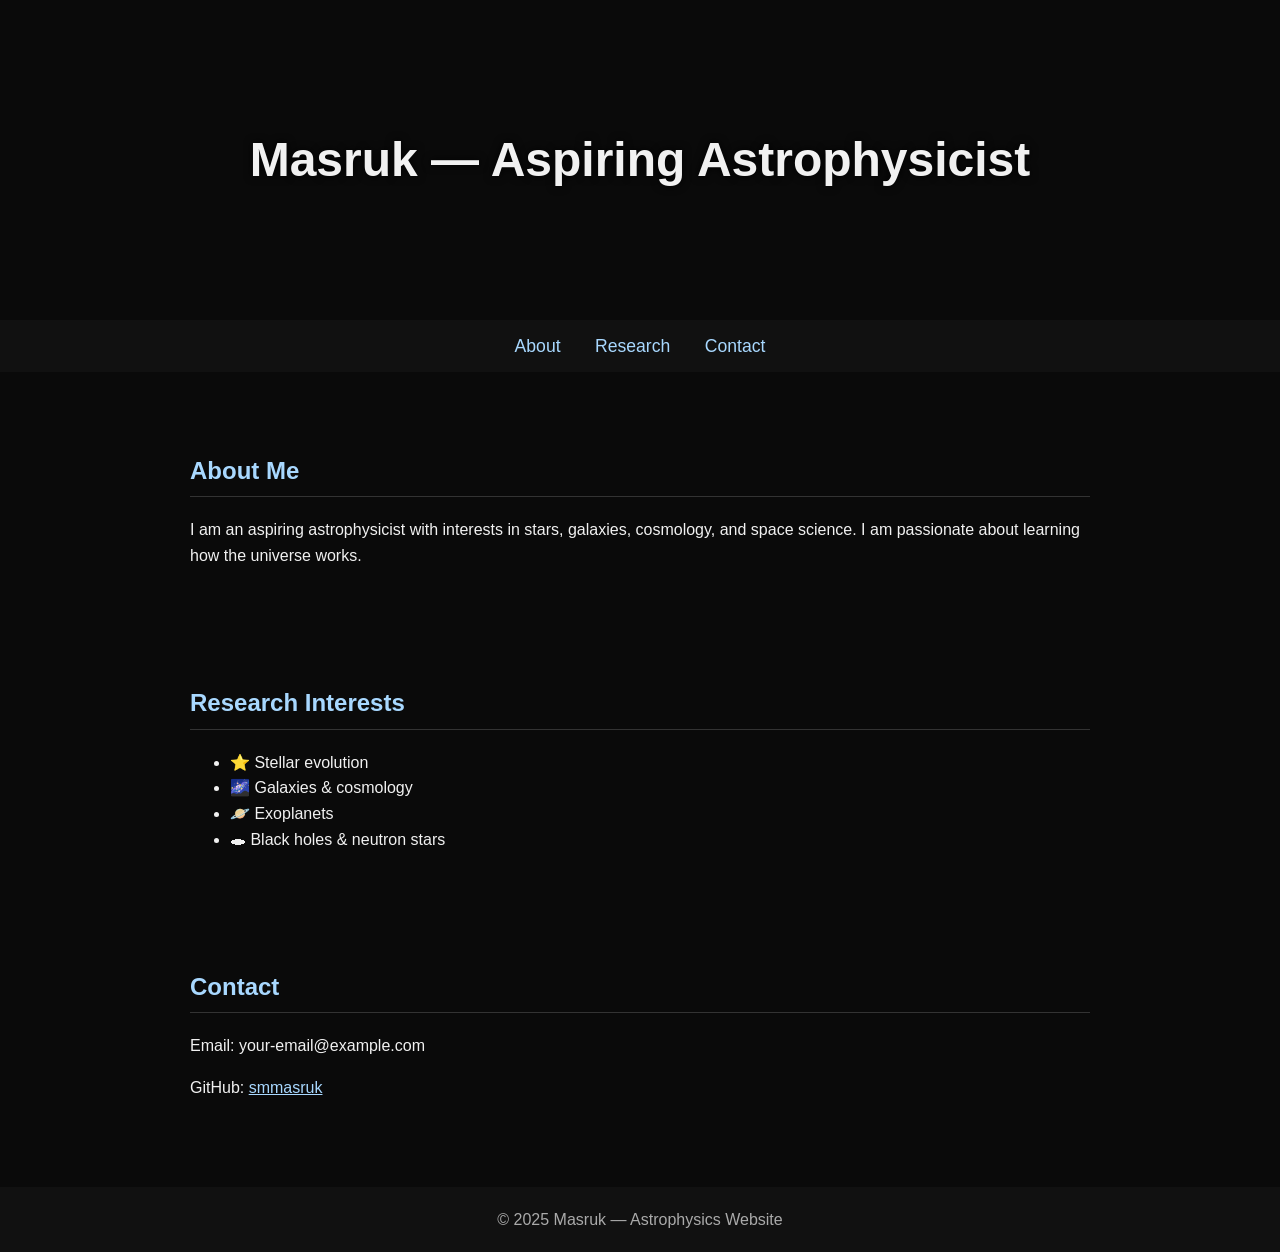
==== index.html @ 1300b2e1 "Add initial HTML structure for personal website" ====
<!DOCTYPE html>
<html lang="en">
<head>
<meta charset="UTF-8" />
<meta name="viewport" content="width=device-width, initial-scale=1.0" />
<title>Astrophysicist | Masruk</title>

<style>
    body {
        margin: 0;
        font-family: Arial, sans-serif;
        background: #0a0a0a;
        color: #f1f1f1;
        line-height: 1.6;
    }
    header {
        background: url('https://images.unsplash.com/photo-1444703686981-a3abbc4d4fe3?auto=format&fit=crop&w=2100&q=80') center/cover no-repeat;
        height: 320px;
        display: flex;
        justify-content: center;
        align-items: center;
        text-shadow: 0 0 8px #000;
    }
    header h1 { font-size: 3rem; text-align: center; }
    nav { background: #111; padding: 12px; text-align: center; position: sticky; top: 0; }
    nav a { color: #a8d8ff; margin: 0 15px; text-decoration: none; font-size: 1.1rem; }
    nav a:hover { color: #fff; }
    section { max-width: 900px; margin: 40px auto; padding: 20px; }
    h2 { color: #a8d8ff; border-bottom: 1px solid #333; padding-bottom: 6px; }
    footer { background: #111; padding: 20px; text-align: center; color: #aaa; margin-top: 50px; }
</style>
</head>

<body>

<header>
    <h1>Masruk — Aspiring Astrophysicist</h1>
</header>

<nav>
    <a href="#about">About</a>
    <a href="#research">Research</a>
    <a href="#contact">Contact</a>
</nav>

<section id="about">
    <h2>About Me</h2>
    <p>I am an aspiring astrophysicist with interests in stars, galaxies, cosmology, and space science. I am passionate about learning how the universe works.</p>
</section>

<section id="research">
    <h2>Research Interests</h2>
    <ul>
        <li>⭐ Stellar evolution</li>
        <li>🌌 Galaxies & cosmology</li>
        <li>🪐 Exoplanets</li>
        <li>🕳 Black holes & neutron stars</li>
    </ul>
</section>

<section id="contact">
    <h2>Contact</h2>
    <p>Email: your-email@example.com</p>
    <p>GitHub: <a href="https://github.com/smmasruk" style="color:#a8d8ff">smmasruk</a></p>
</section>

<footer>© 2025 Masruk — Astrophysics Website</footer>

</body>
</html>
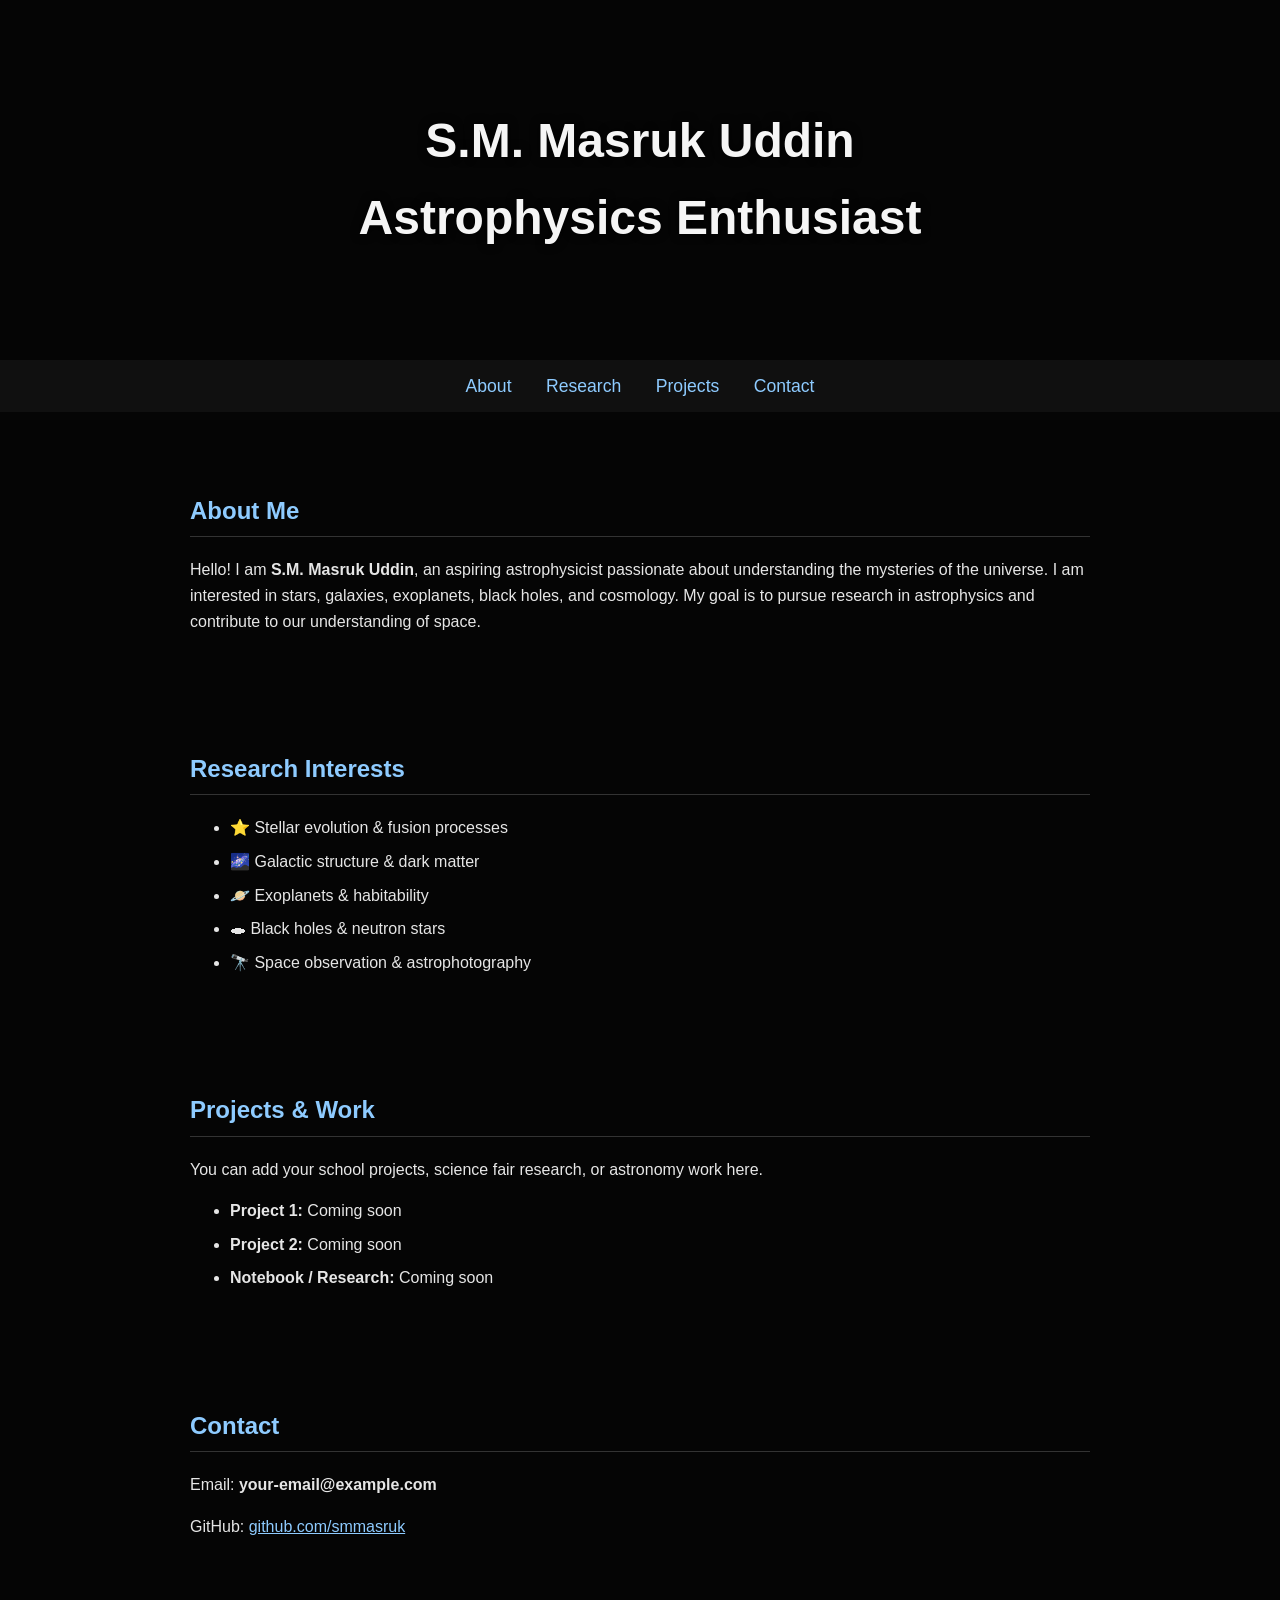
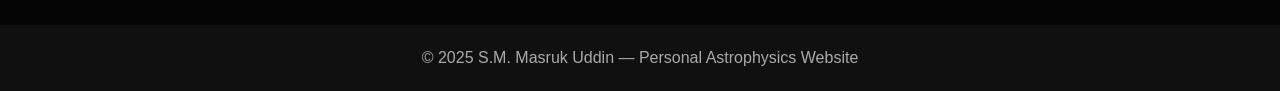
==== commit 732e69a9: "Revise index.html for content and style updates" ====
--- a/index.html
+++ b/index.html
@@ -1,70 +1,125 @@
 <!DOCTYPE html>
 <html lang="en">
 <head>
-<meta charset="UTF-8" />
-<meta name="viewport" content="width=device-width, initial-scale=1.0" />
-<title>Astrophysicist | Masruk</title>
+<meta charset="UTF-8">
+<meta name="viewport" content="width=device-width, initial-scale=1.0">
+<title>S.M. Masruk Uddin | Astrophysics</title>
 
 <style>
     body {
         margin: 0;
         font-family: Arial, sans-serif;
-        background: #0a0a0a;
-        color: #f1f1f1;
+        background: #050505;
+        color: #e6e6e6;
         line-height: 1.6;
     }
     header {
-        background: url('https://images.unsplash.com/photo-1444703686981-a3abbc4d4fe3?auto=format&fit=crop&w=2100&q=80') center/cover no-repeat;
-        height: 320px;
+        background: url('https://images.unsplash.com/photo-1454789548928-9efd52dc4031?auto=format&fit=crop&w=2100&q=80') center/cover no-repeat;
+        height: 360px;
         display: flex;
         justify-content: center;
         align-items: center;
-        text-shadow: 0 0 8px #000;
+        text-shadow: 0px 0px 10px black;
     }
-    header h1 { font-size: 3rem; text-align: center; }
-    nav { background: #111; padding: 12px; text-align: center; position: sticky; top: 0; }
-    nav a { color: #a8d8ff; margin: 0 15px; text-decoration: none; font-size: 1.1rem; }
-    nav a:hover { color: #fff; }
-    section { max-width: 900px; margin: 40px auto; padding: 20px; }
-    h2 { color: #a8d8ff; border-bottom: 1px solid #333; padding-bottom: 6px; }
-    footer { background: #111; padding: 20px; text-align: center; color: #aaa; margin-top: 50px; }
+    header h1 {
+        font-size: 3rem;
+        text-align: center;
+        color: #f5f5f5;
+    }
+    nav {
+        background: #101010;
+        padding: 12px;
+        text-align: center;
+        position: sticky;
+        top: 0;
+        z-index: 100;
+    }
+    nav a {
+        color: #8ecbff;
+        margin: 0 15px;
+        text-decoration: none;
+        font-size: 1.1rem;
+    }
+    nav a:hover {
+        color: #ffffff;
+    }
+    section {
+        max-width: 900px;
+        margin: 40px auto;
+        padding: 20px;
+    }
+    h2 {
+        color: #8ecbff;
+        border-bottom: 1px solid #333;
+        padding-bottom: 6px;
+    }
+    ul li {
+        margin-bottom: 8px;
+    }
+    footer {
+        background: #101010;
+        text-align: center;
+        padding: 20px;
+        margin-top: 50px;
+        color: #aaa;
+    }
 </style>
 </head>
 
 <body>
 
 <header>
-    <h1>Masruk — Aspiring Astrophysicist</h1>
+    <h1>S.M. Masruk Uddin<br>Astrophysics Enthusiast</h1>
 </header>
 
 <nav>
     <a href="#about">About</a>
     <a href="#research">Research</a>
+    <a href="#projects">Projects</a>
     <a href="#contact">Contact</a>
 </nav>
 
 <section id="about">
     <h2>About Me</h2>
-    <p>I am an aspiring astrophysicist with interests in stars, galaxies, cosmology, and space science. I am passionate about learning how the universe works.</p>
+    <p>
+        Hello! I am <strong>S.M. Masruk Uddin</strong>, an aspiring astrophysicist passionate 
+        about understanding the mysteries of the universe. I am interested in stars, galaxies, 
+        exoplanets, black holes, and cosmology. My goal is to pursue research in astrophysics 
+        and contribute to our understanding of space.
+    </p>
 </section>
 
 <section id="research">
     <h2>Research Interests</h2>
     <ul>
-        <li>⭐ Stellar evolution</li>
-        <li>🌌 Galaxies & cosmology</li>
-        <li>🪐 Exoplanets</li>
+        <li>⭐ Stellar evolution & fusion processes</li>
+        <li>🌌 Galactic structure & dark matter</li>
+        <li>🪐 Exoplanets & habitability</li>
         <li>🕳 Black holes & neutron stars</li>
+        <li>🔭 Space observation & astrophotography</li>
+    </ul>
+</section>
+
+<section id="projects">
+    <h2>Projects & Work</h2>
+    <p>You can add your school projects, science fair research, or astronomy work here.</p>
+
+    <ul>
+        <li><strong>Project 1:</strong> Coming soon</li>
+        <li><strong>Project 2:</strong> Coming soon</li>
+        <li><strong>Notebook / Research:</strong> Coming soon</li>
     </ul>
 </section>
 
 <section id="contact">
     <h2>Contact</h2>
-    <p>Email: your-email@example.com</p>
-    <p>GitHub: <a href="https://github.com/smmasruk" style="color:#a8d8ff">smmasruk</a></p>
+    <p>Email: <strong>your-email@example.com</strong></p>
+    <p>GitHub: <a href="https://github.com/smmasruk" style="color:#8ecbff;">github.com/smmasruk</a></p>
 </section>
 
-<footer>© 2025 Masruk — Astrophysics Website</footer>
+<footer>
+    © 2025 S.M. Masruk Uddin — Personal Astrophysics Website
+</footer>
 
 </body>
 </html>
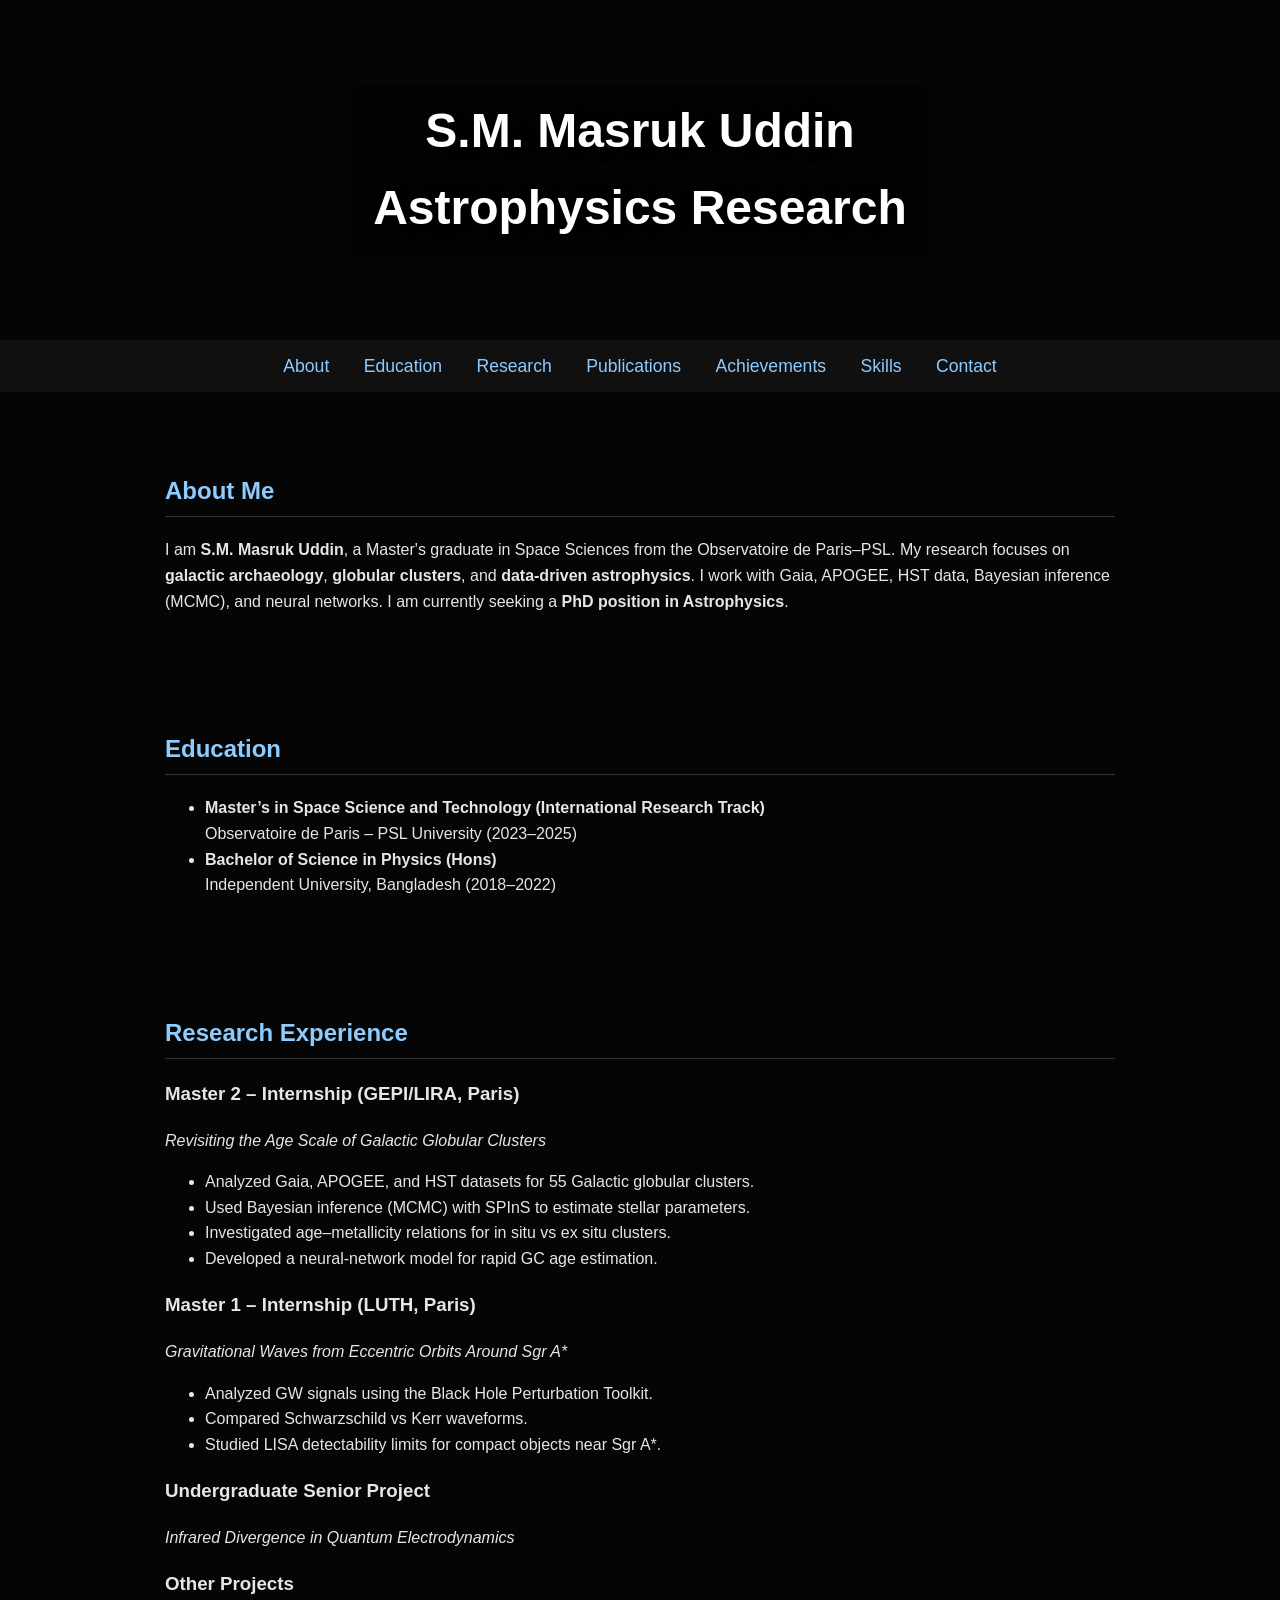
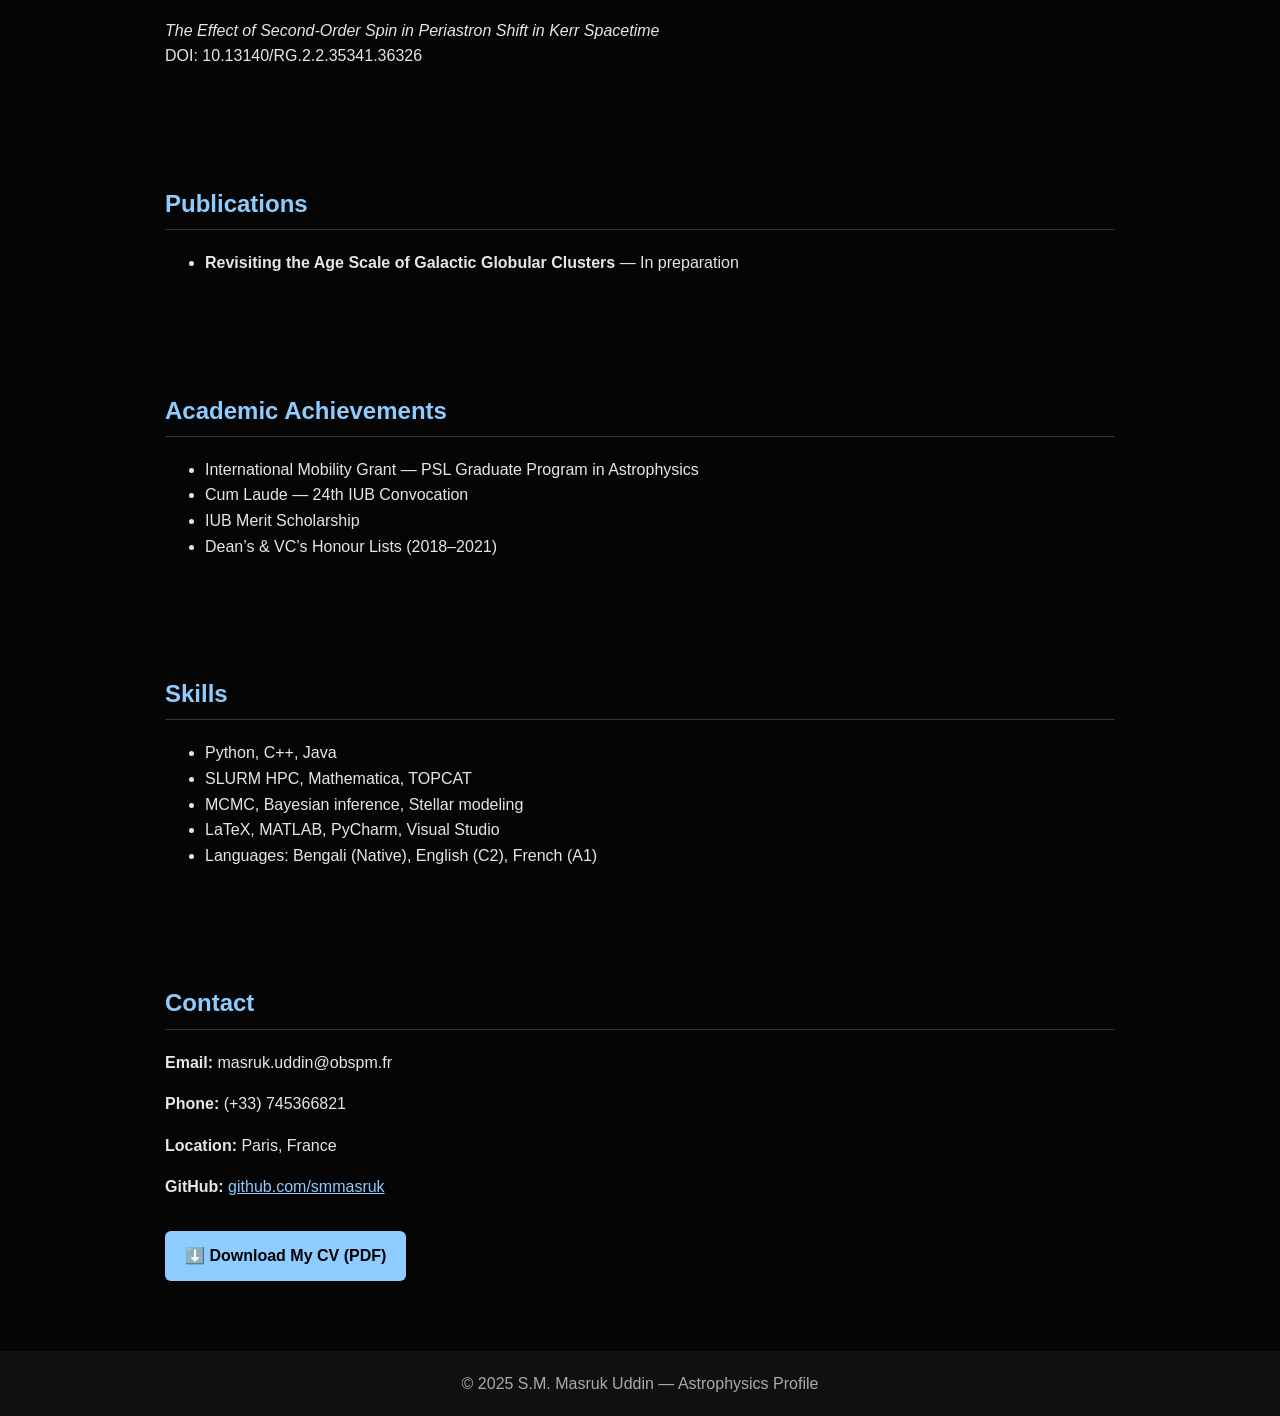
==== commit 1fc4d70d: "Update personal information and style in index.html" ====
--- a/index.html
+++ b/index.html
@@ -13,112 +13,203 @@
         color: #e6e6e6;
         line-height: 1.6;
     }
+
     header {
-        background: url('https://images.unsplash.com/photo-1454789548928-9efd52dc4031?auto=format&fit=crop&w=2100&q=80') center/cover no-repeat;
-        height: 360px;
+        background: url('https://www.cosmos.esa.int/documents/29201/20118332/MilkyWay_25J14_40KPC_Edge_5K_HighContrast.jpg/55649a8f-1b78-abe1-a211-69ce9d36156c?t=1736882729790') center/cover no-repeat;
+        height: 340px;
         display: flex;
         justify-content: center;
         align-items: center;
-        text-shadow: 0px 0px 10px black;
-    }
+        text-shadow: 0 0 15px black;
+    }
+
     header h1 {
         font-size: 3rem;
         text-align: center;
-        color: #f5f5f5;
-    }
+        color: #ffffff;
+        background: rgba(0,0,0,0.4);
+        padding: 10px 20px;
+    }
+
     nav {
         background: #101010;
         padding: 12px;
         text-align: center;
         position: sticky;
         top: 0;
-        z-index: 100;
-    }
+        z-index: 10;
+    }
+
     nav a {
         color: #8ecbff;
         margin: 0 15px;
         text-decoration: none;
         font-size: 1.1rem;
     }
+
     nav a:hover {
-        color: #ffffff;
-    }
+        color: #fff;
+    }
+
     section {
-        max-width: 900px;
+        max-width: 950px;
         margin: 40px auto;
         padding: 20px;
     }
+
     h2 {
         color: #8ecbff;
         border-bottom: 1px solid #333;
         padding-bottom: 6px;
     }
-    ul li {
-        margin-bottom: 8px;
-    }
+
     footer {
         background: #101010;
         text-align: center;
         padding: 20px;
+        color: #aaa;
         margin-top: 50px;
-        color: #aaa;
-    }
+    }
+
+    /* CV Download Button */
+    .cv-button {
+        display: inline-block;
+        padding: 12px 20px;
+        background: #8ecbff;
+        color: #000;
+        border-radius: 6px;
+        text-decoration: none;
+        font-weight: bold;
+        margin-top: 15px;
+        transition: 0.3s;
+    }
+
+    .cv-button:hover {
+        background: #c5e6ff;
+    }
+
 </style>
 </head>
 
 <body>
 
 <header>
-    <h1>S.M. Masruk Uddin<br>Astrophysics Enthusiast</h1>
+    <h1>S.M. Masruk Uddin<br>Astrophysics Research</h1>
 </header>
 
 <nav>
     <a href="#about">About</a>
+    <a href="#education">Education</a>
     <a href="#research">Research</a>
-    <a href="#projects">Projects</a>
+    <a href="#publications">Publications</a>
+    <a href="#achievements">Achievements</a>
+    <a href="#skills">Skills</a>
     <a href="#contact">Contact</a>
 </nav>
 
 <section id="about">
     <h2>About Me</h2>
     <p>
-        Hello! I am <strong>S.M. Masruk Uddin</strong>, an aspiring astrophysicist passionate 
-        about understanding the mysteries of the universe. I am interested in stars, galaxies, 
-        exoplanets, black holes, and cosmology. My goal is to pursue research in astrophysics 
-        and contribute to our understanding of space.
+        I am <strong>S.M. Masruk Uddin</strong>, a Master's graduate in Space Sciences from the 
+        Observatoire de Paris–PSL. My research focuses on <strong>galactic archaeology</strong>, 
+        <strong>globular clusters</strong>, and <strong>data-driven astrophysics</strong>.
+        I work with Gaia, APOGEE, HST data, Bayesian inference (MCMC), and neural networks.
+        I am currently seeking a <strong>PhD position in Astrophysics</strong>.
     </p>
 </section>
 
+<section id="education">
+    <h2>Education</h2>
+    <ul>
+        <li>
+            <strong>Master’s in Space Science and Technology (International Research Track)</strong><br>
+            Observatoire de Paris – PSL University (2023–2025)
+        </li>
+        <li>
+            <strong>Bachelor of Science in Physics (Hons)</strong><br>
+            Independent University, Bangladesh (2018–2022)
+        </li>
+    </ul>
+</section>
+
 <section id="research">
-    <h2>Research Interests</h2>
-    <ul>
-        <li>⭐ Stellar evolution & fusion processes</li>
-        <li>🌌 Galactic structure & dark matter</li>
-        <li>🪐 Exoplanets & habitability</li>
-        <li>🕳 Black holes & neutron stars</li>
-        <li>🔭 Space observation & astrophotography</li>
-    </ul>
-</section>
-
-<section id="projects">
-    <h2>Projects & Work</h2>
-    <p>You can add your school projects, science fair research, or astronomy work here.</p>
-
-    <ul>
-        <li><strong>Project 1:</strong> Coming soon</li>
-        <li><strong>Project 2:</strong> Coming soon</li>
-        <li><strong>Notebook / Research:</strong> Coming soon</li>
+    <h2>Research Experience</h2>
+
+    <h3>Master 2 – Internship (GEPI/LIRA, Paris)</h3>
+    <p><em>Revisiting the Age Scale of Galactic Globular Clusters</em></p>
+    <ul>
+        <li>Analyzed Gaia, APOGEE, and HST datasets for 55 Galactic globular clusters.</li>
+        <li>Used Bayesian inference (MCMC) with SPInS to estimate stellar parameters.</li>
+        <li>Investigated age–metallicity relations for in situ vs ex situ clusters.</li>
+        <li>Developed a neural-network model for rapid GC age estimation.</li>
+    </ul>
+
+    <h3>Master 1 – Internship (LUTH, Paris)</h3>
+    <p><em>Gravitational Waves from Eccentric Orbits Around Sgr A*</em></p>
+    <ul>
+        <li>Analyzed GW signals using the Black Hole Perturbation Toolkit.</li>
+        <li>Compared Schwarzschild vs Kerr waveforms.</li>
+        <li>Studied LISA detectability limits for compact objects near Sgr A*.</li>
+    </ul>
+
+    <h3>Undergraduate Senior Project</h3>
+    <p><em>Infrared Divergence in Quantum Electrodynamics</em></p>
+
+    <h3>Other Projects</h3>
+    <p>
+        <em>The Effect of Second-Order Spin in Periastron Shift in Kerr Spacetime</em><br>
+        DOI: 10.13140/RG.2.2.35341.36326
+    </p>
+
+</section>
+
+<section id="publications">
+    <h2>Publications</h2>
+    <ul>
+        <li><strong>Revisiting the Age Scale of Galactic Globular Clusters</strong> — In preparation</li>
+    </ul>
+</section>
+
+<section id="achievements">
+    <h2>Academic Achievements</h2>
+    <ul>
+        <li>International Mobility Grant — PSL Graduate Program in Astrophysics</li>
+        <li>Cum Laude — 24th IUB Convocation</li>
+        <li>IUB Merit Scholarship</li>
+        <li>Dean’s & VC’s Honour Lists (2018–2021)</li>
+    </ul>
+</section>
+
+<section id="skills">
+    <h2>Skills</h2>
+    <ul>
+        <li>Python, C++, Java</li>
+        <li>SLURM HPC, Mathematica, TOPCAT</li>
+        <li>MCMC, Bayesian inference, Stellar modeling</li>
+        <li>LaTeX, MATLAB, PyCharm, Visual Studio</li>
+        <li>Languages: Bengali (Native), English (C2), French (A1)</li>
     </ul>
 </section>
 
 <section id="contact">
     <h2>Contact</h2>
-    <p>Email: <strong>your-email@example.com</strong></p>
-    <p>GitHub: <a href="https://github.com/smmasruk" style="color:#8ecbff;">github.com/smmasruk</a></p>
+    <p><strong>Email:</strong> masruk.uddin@obspm.fr</p>
+    <p><strong>Phone:</strong> (+33) 745366821</p>
+    <p><strong>Location:</strong> Paris, France</p>
+
+    <p><strong>GitHub:</strong> 
+        <a style="color:#8ecbff" href="https://github.com/smmasruk">github.com/smmasruk</a>
+    </p>
+
+    <!-- CV DOWNLOAD BUTTON -->
+    <a class="cv-button" href="Masruk_Europass_cv.pdf" download>
+        ⬇️ Download My CV (PDF)
+    </a>
+
 </section>
 
 <footer>
-    © 2025 S.M. Masruk Uddin — Personal Astrophysics Website
+    © 2025 S.M. Masruk Uddin — Astrophysics Profile
 </footer>
 
 </body>
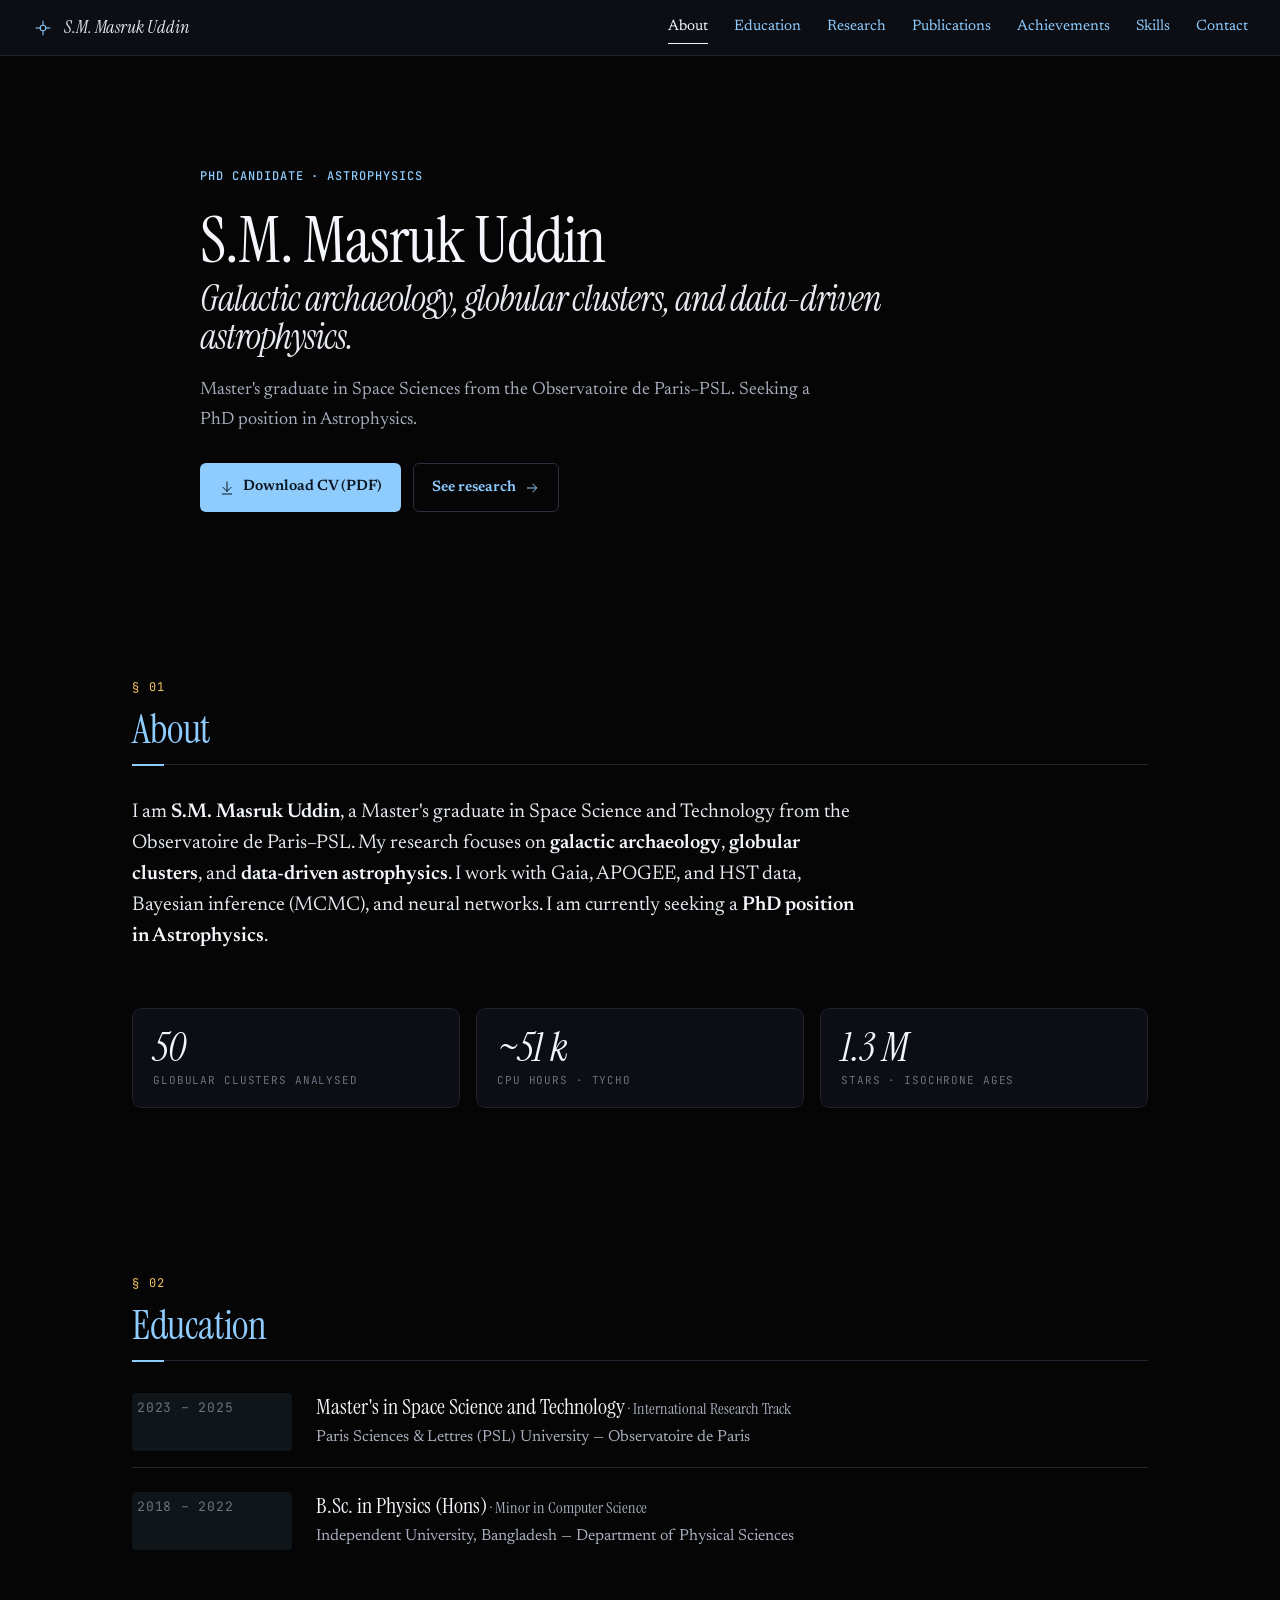
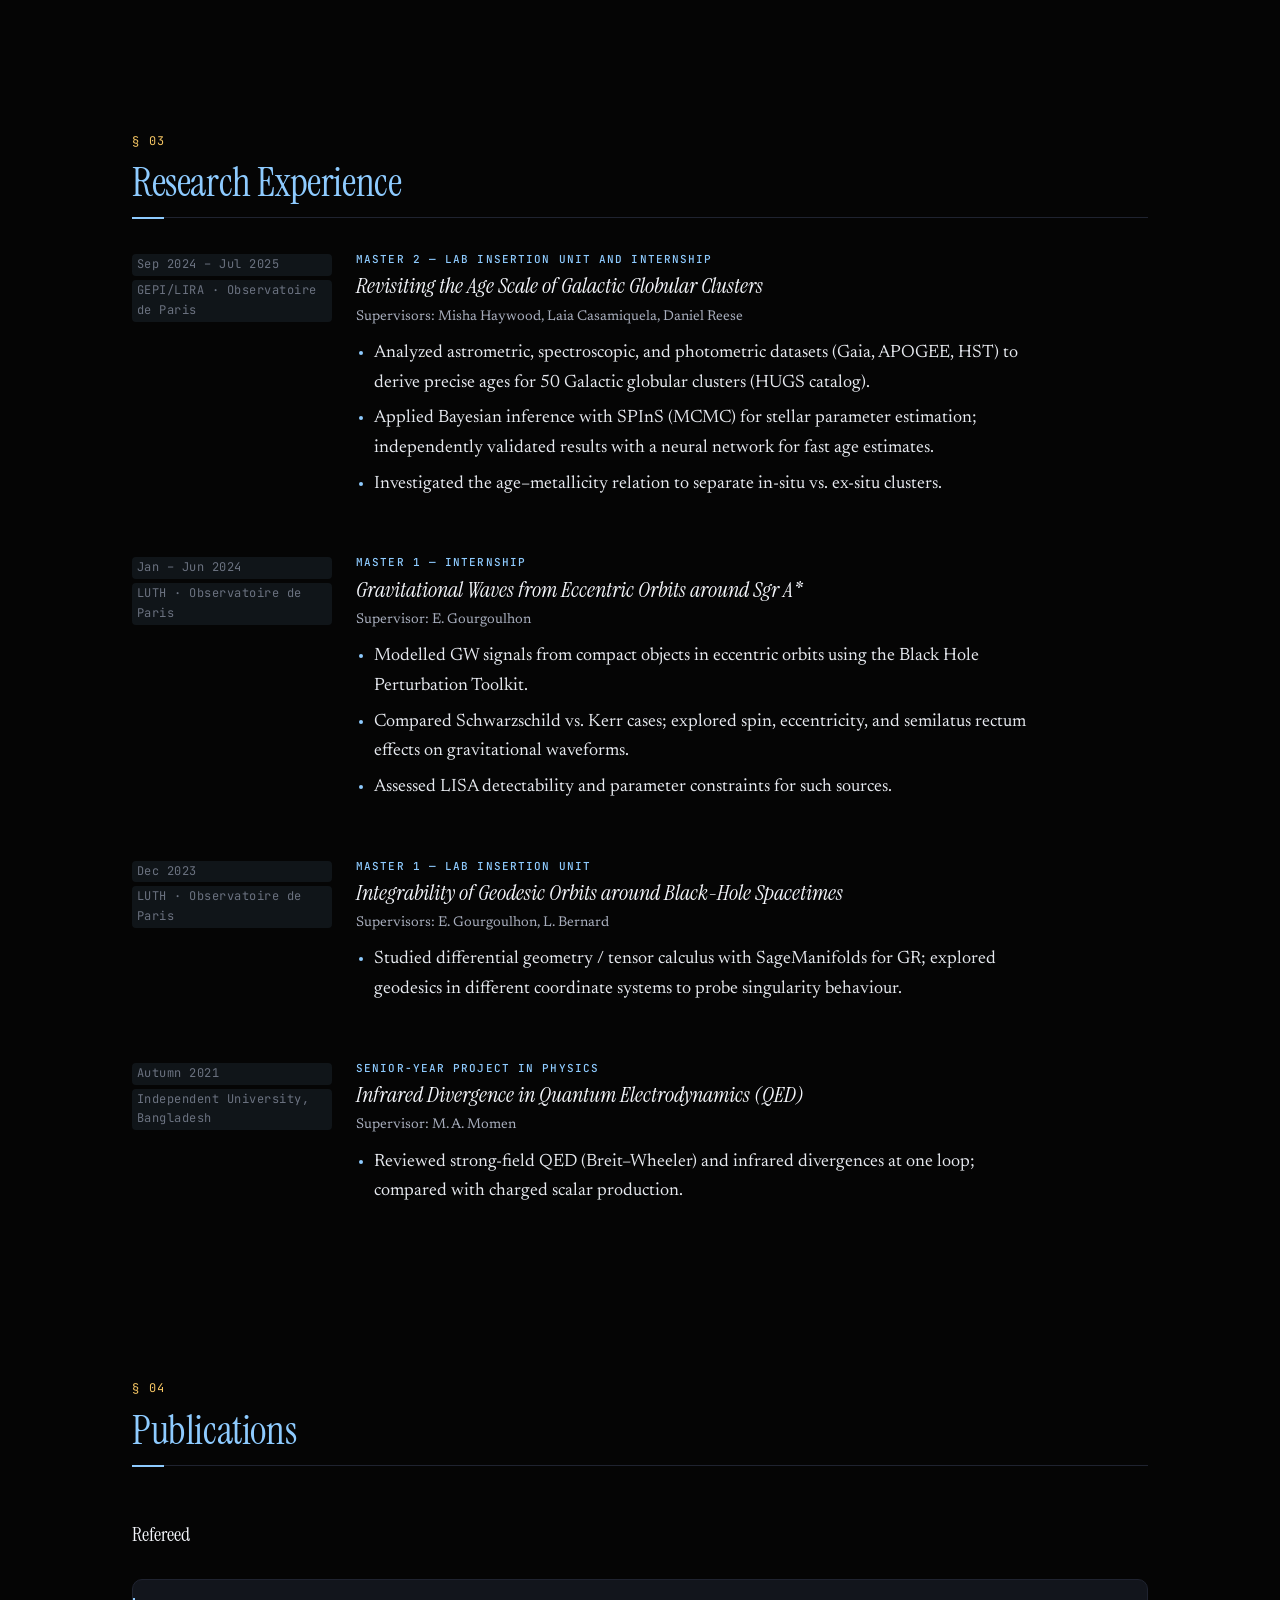
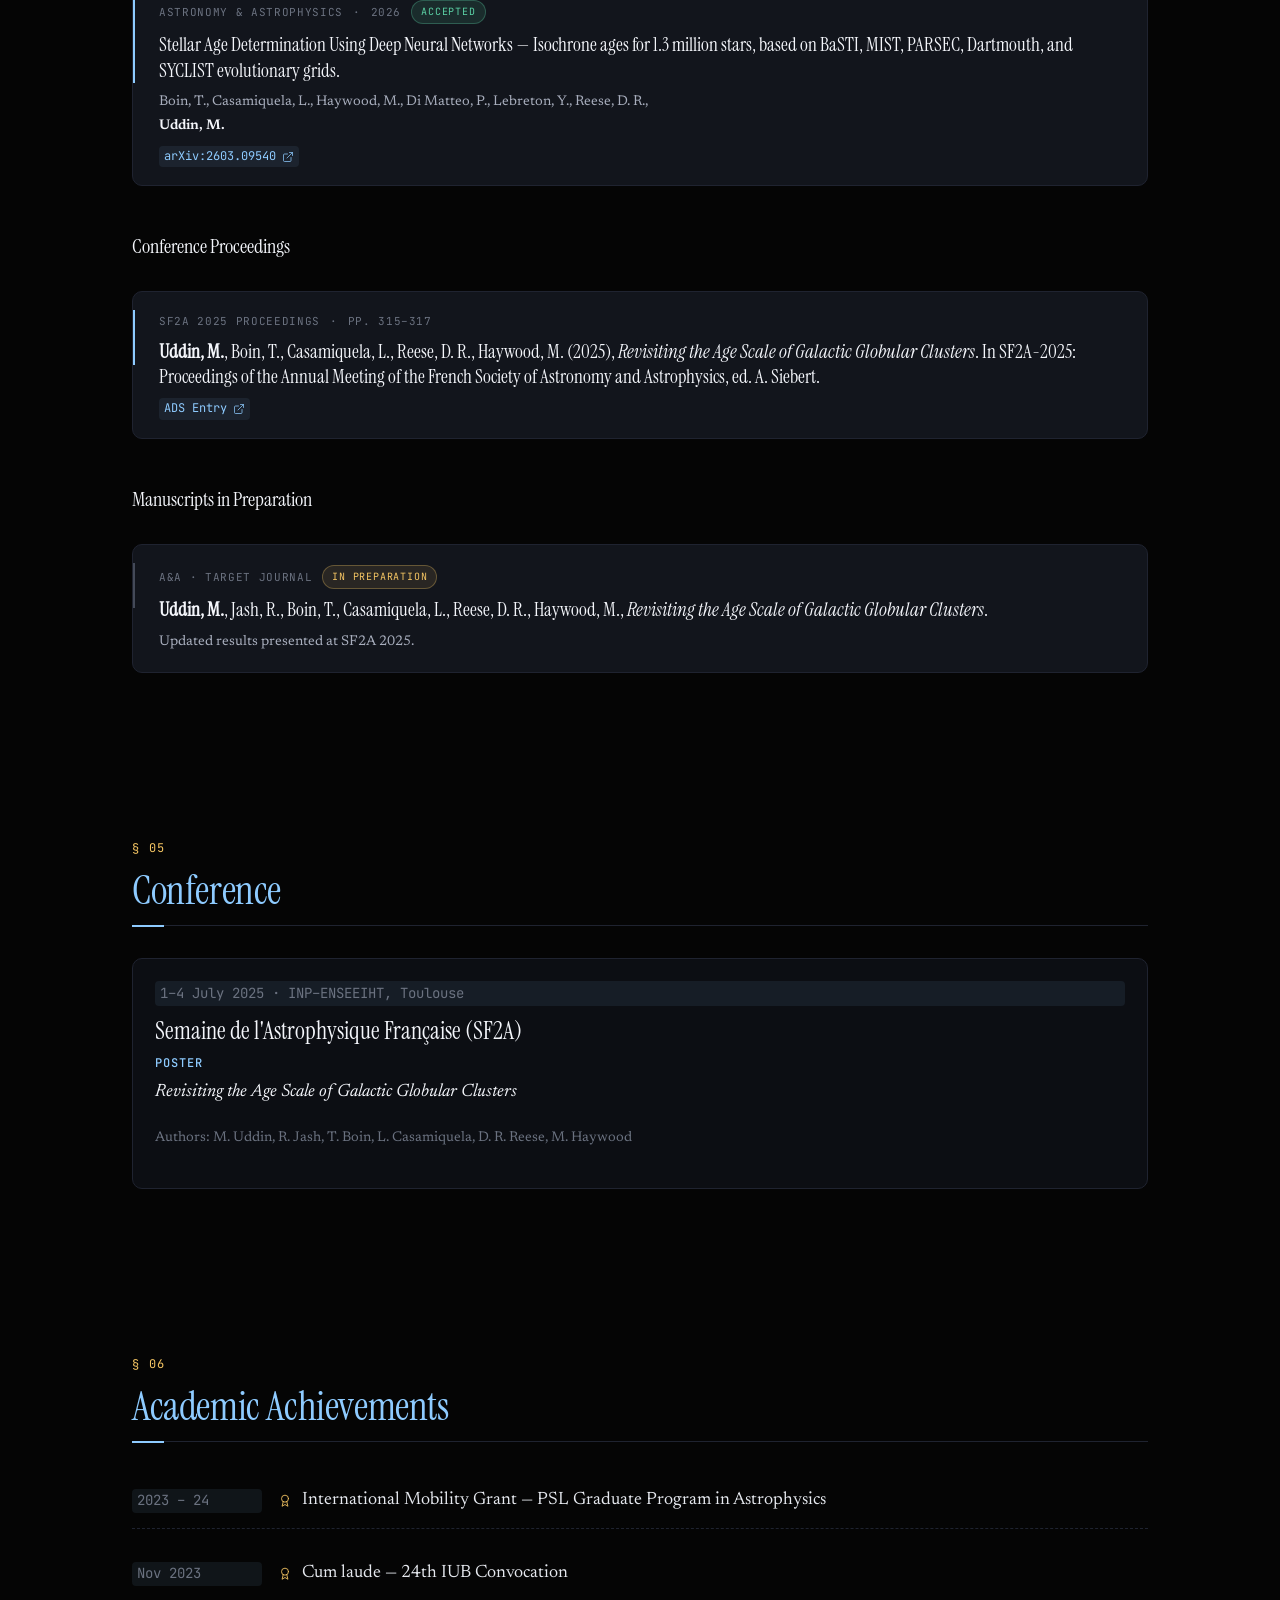
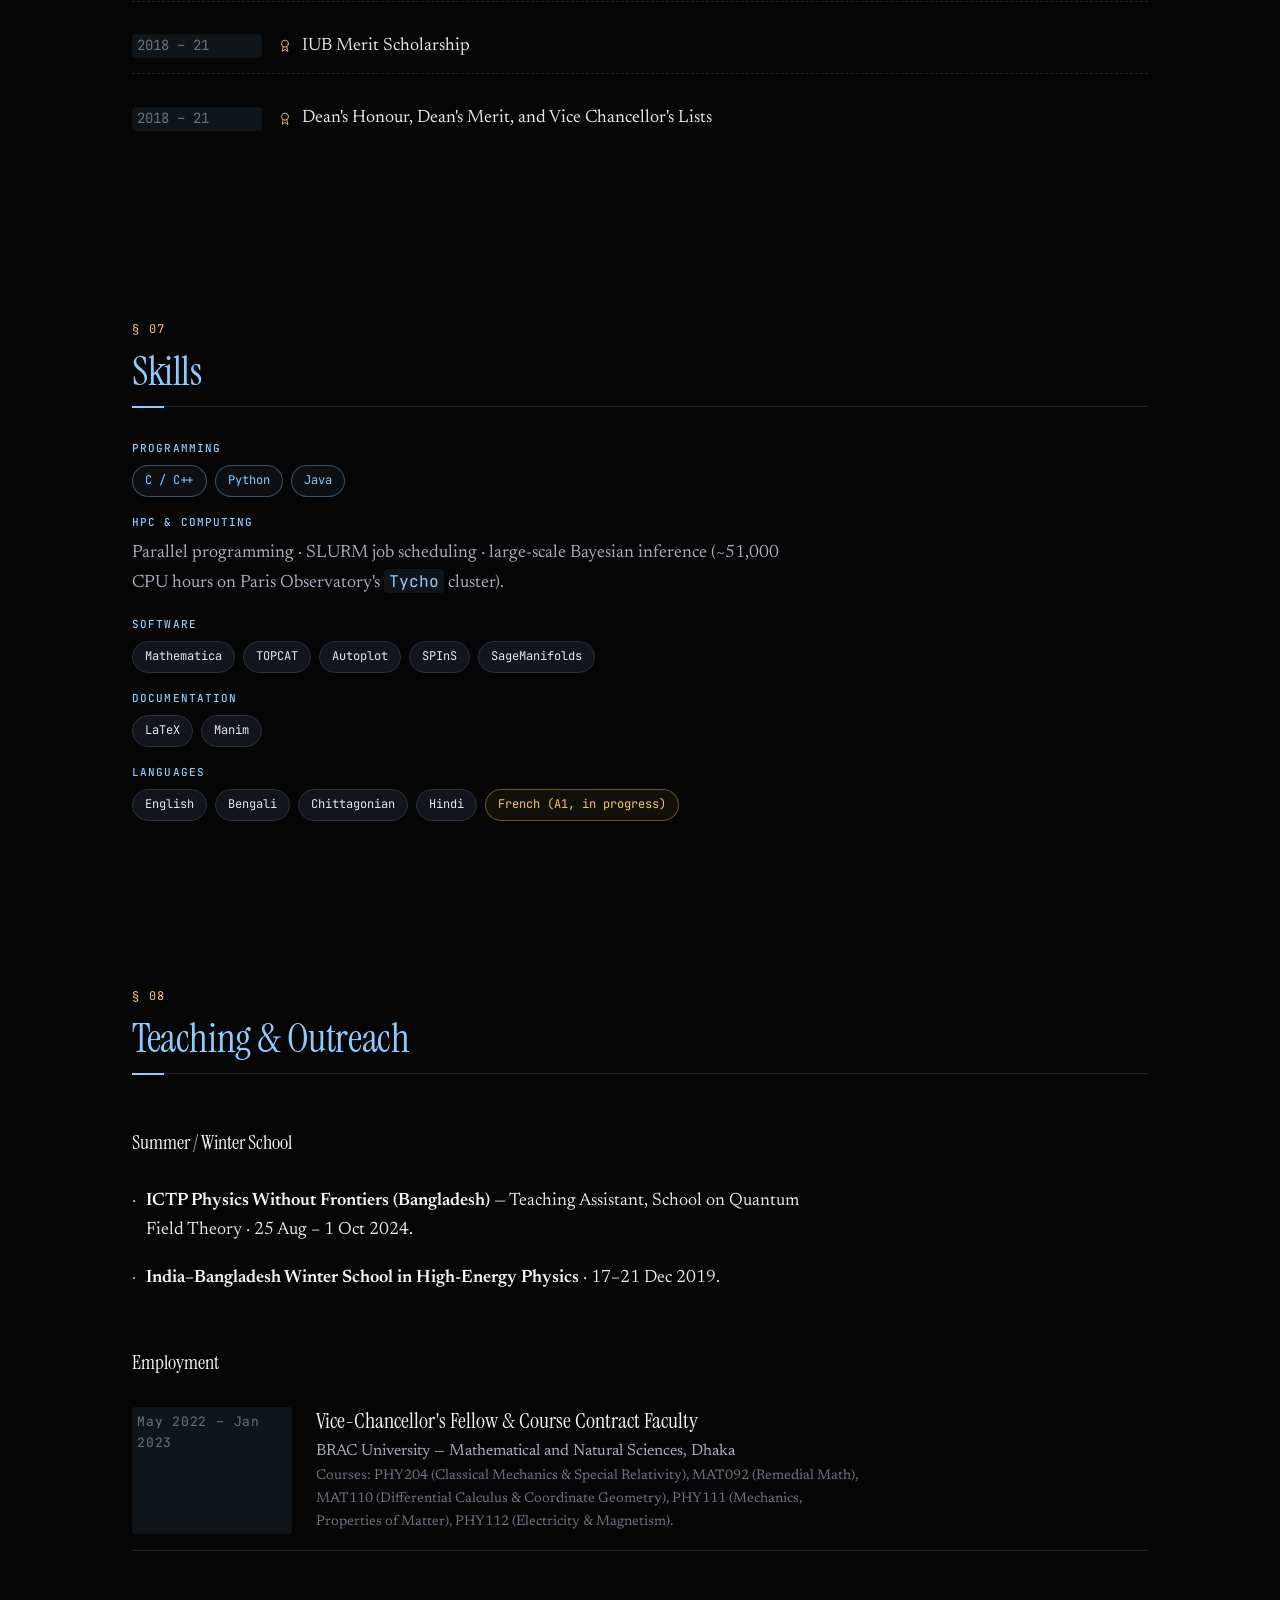
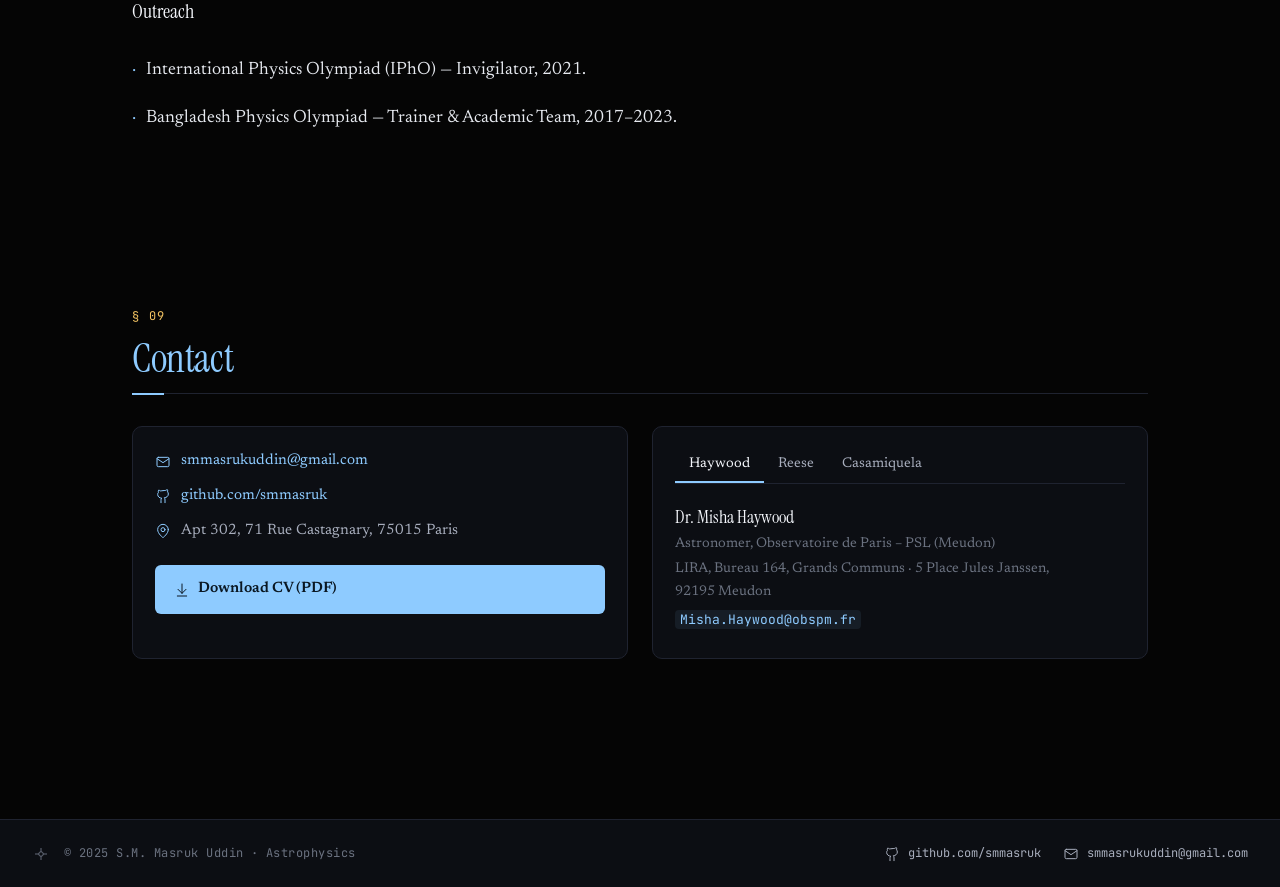
==== commit 5ca1eb93: "Claudepush" ====
--- a/index.html
+++ b/index.html
@@ -1,216 +1,189 @@
 <!DOCTYPE html>
-<html lang="en">
+<html>
 <head>
-<meta charset="UTF-8">
-<meta name="viewport" content="width=device-width, initial-scale=1.0">
-<title>S.M. Masruk Uddin | Astrophysics</title>
+  <meta charset="utf-8">
+  <title>S.M. Masruk Uddin · Astrophysics</title>
+  <style>
+    * { margin: 0; padding: 0; box-sizing: border-box; }
+    body { background: #faf9f5; display: flex; align-items: center; justify-content: center; min-height: 100vh; font-family: -apple-system, BlinkMacSystemFont, sans-serif; }
+    #__bundler_loading { position: fixed; bottom: 20px; right: 20px; font: 13px/1.4 -apple-system, BlinkMacSystemFont, sans-serif; color: #666; background: #fff; padding: 8px 14px; border-radius: 8px; box-shadow: 0 1px 4px rgba(0,0,0,0.12); z-index: 10000; }
+    #__bundler_thumbnail { position: fixed; inset: 0; width: 100%; height: 100%; display: flex; align-items: center; justify-content: center; background: #faf9f5; z-index: 9999; }
+    #__bundler_thumbnail svg { width: 100%; height: 100%; object-fit: contain; }
+    #__bundler_placeholder { color: #999; font-size: 14px; }
+  </style>
+  <noscript>
+    <style>#__bundler_loading { display: none; }</style>
+    <div style="position:fixed;bottom:12px;left:12px;font:13px/1.4 -apple-system,BlinkMacSystemFont,sans-serif;color:#999;background:rgba(255,255,255,0.9);padding:6px 12px;border-radius:6px;box-shadow:0 1px 4px rgba(0,0,0,0.08);z-index:10000;">
+      This page requires JavaScript to display.
+    </div>
+  </noscript>
+</head>
+<body>
+  <div id="__bundler_thumbnail">
+    <svg xmlns="http://www.w3.org/2000/svg" viewBox="0 0 100 100" width="100%" height="100%" preserveAspectRatio="xMidYMid slice">
+      <rect width="100" height="100" fill="#050505"></rect>
+      <g stroke="#8ecbff" stroke-width="0.8" fill="none">
+        <line x1="35" y1="50" x2="65" y2="50"></line>
+        <line x1="50" y1="35" x2="50" y2="65"></line>
+        <circle cx="50" cy="50" r="4" fill="#050505"></circle>
+      </g>
+      <circle cx="22" cy="28" r="0.7" fill="#f4f6fb"></circle>
+      <circle cx="78" cy="22" r="0.5" fill="#f4f6fb"></circle>
+      <circle cx="18" cy="72" r="0.6" fill="#f4f6fb"></circle>
+      <circle cx="82" cy="78" r="0.5" fill="#f4f6fb"></circle>
+      <circle cx="70" cy="40" r="0.4" fill="#f5c563"></circle>
+      <text x="50" y="90" text-anchor="middle" fill="#8ecbff" font-family="Georgia, serif" font-style="italic" font-size="6">S.M. Masruk Uddin</text>
+    </svg>
+  </div>
+  <div id="__bundler_loading">Unpacking...</div>
 
-<style>
-    body {
-        margin: 0;
-        font-family: Arial, sans-serif;
-        background: #050505;
-        color: #e6e6e6;
-        line-height: 1.6;
+  <script>
+    
+document.addEventListener('DOMContentLoaded', async function() {
+  const loading = document.getElementById('__bundler_loading');
+  function setStatus(msg) { if (loading) loading.textContent = msg; }
+
+  // Error sink persists across replaceWith since it's on window, not the DOM.
+  window.addEventListener('error', function(e) {
+    var p = document.body || document.documentElement;
+    var d = document.getElementById('__bundler_err') || p.appendChild(document.createElement('div'));
+    d.id = '__bundler_err';
+    d.style.cssText = 'position:fixed;bottom:12px;left:12px;right:12px;font:12px/1.4 ui-monospace,monospace;background:#2a1215;color:#ff8a80;padding:10px 14px;border-radius:8px;border:1px solid #5c2b2e;z-index:99999;white-space:pre-wrap;max-height:40vh;overflow:auto';
+    d.textContent = (d.textContent ? d.textContent + String.fromCharCode(10) : '') +
+      '[bundle] ' + (e.message || e.type) +
+      (e.filename ? ' (' + e.filename.slice(0, 60) + ':' + e.lineno + ')' : '');
+  }, true);
+
+  try {
+    const manifestEl = document.querySelector('script[type="__bundler/manifest"]');
+    const templateEl = document.querySelector('script[type="__bundler/template"]');
+    if (!manifestEl || !templateEl) {
+      setStatus('Error: missing bundle data');
+      console.error('[bundler] Missing script tags — manifestEl:', !!manifestEl, 'templateEl:', !!templateEl);
+      return;
     }
 
-    header {
-        background: url('https://www.cosmos.esa.int/documents/29201/20118332/MilkyWay_25J14_40KPC_Edge_5K_HighContrast.jpg/55649a8f-1b78-abe1-a211-69ce9d36156c?t=1736882729790') center/cover no-repeat;
-        height: 340px;
-        display: flex;
-        justify-content: center;
-        align-items: center;
-        text-shadow: 0 0 15px black;
+    const manifest = JSON.parse(manifestEl.textContent);
+    let template = JSON.parse(templateEl.textContent);
+
+    const uuids = Object.keys(manifest);
+    setStatus('Unpacking ' + uuids.length + ' assets...');
+
+    const blobUrls = {};
+    await Promise.all(uuids.map(async (uuid) => {
+      const entry = manifest[uuid];
+      try {
+        const binaryStr = atob(entry.data);
+        const bytes = new Uint8Array(binaryStr.length);
+        for (let i = 0; i < binaryStr.length; i++) bytes[i] = binaryStr.charCodeAt(i);
+
+        let finalBytes = bytes;
+        if (entry.compressed) {
+          if (typeof DecompressionStream !== 'undefined') {
+            const ds = new DecompressionStream('gzip');
+            const writer = ds.writable.getWriter();
+            const reader = ds.readable.getReader();
+            writer.write(bytes);
+            writer.close();
+            const chunks = [];
+            let totalLen = 0;
+            while (true) {
+              const { done, value } = await reader.read();
+              if (done) break;
+              chunks.push(value);
+              totalLen += value.length;
+            }
+            finalBytes = new Uint8Array(totalLen);
+            let offset = 0;
+            for (const chunk of chunks) { finalBytes.set(chunk, offset); offset += chunk.length; }
+          } else {
+            console.warn('DecompressionStream not available, asset ' + uuid + ' may not render');
+          }
+        }
+
+        blobUrls[uuid] = URL.createObjectURL(new Blob([finalBytes], { type: entry.mime }));
+      } catch (err) {
+        console.error('Failed to decode asset ' + uuid + ':', err);
+        blobUrls[uuid] = URL.createObjectURL(new Blob([], { type: entry.mime }));
+      }
+    }));
+
+    const extResEl = document.querySelector('script[type="__bundler/ext_resources"]');
+    const extResources = extResEl ? JSON.parse(extResEl.textContent) : [];
+    const resourceMap = {};
+    for (const entry of extResources) {
+      if (blobUrls[entry.uuid]) resourceMap[entry.id] = blobUrls[entry.uuid];
     }
 
-    header h1 {
-        font-size: 3rem;
-        text-align: center;
-        color: #ffffff;
-        background: rgba(0,0,0,0.4);
-        padding: 10px 20px;
+    setStatus('Rendering...');
+    for (const uuid of uuids) template = template.split(uuid).join(blobUrls[uuid]);
+
+    // Strip integrity + crossorigin — blob URLs from a file:// document inherit
+    // a null origin, so crossorigin forces a CORS fetch that SRI then rejects.
+    // The manifest bytes are ours; SRI protects against CDN compromise, not this.
+    template = template.replace(/\s+integrity="[^"]*"/gi, '').replace(/\s+crossorigin="[^"]*"/gi, '');
+
+    const resourceScript = '<script>window.__resources = ' +
+      JSON.stringify(resourceMap).split('</' + 'script>').join('<\\/' + 'script>') +
+      ';</' + 'script>';
+    // Inject after <head> so the DOCTYPE stays first; prepending the script
+    // would push the parser into quirks mode. DOMParser always emits a <head>
+    // (synthesizing one if the source HTML omitted it) but may carry
+    // attributes through, so match the full opening tag. slice() rather than
+    // replace() keeps us clear of $-pattern substitution in resourceScript.
+    const headOpen = template.match(/<head[^>]*>/i);
+    if (headOpen) {
+      const i = headOpen.index + headOpen[0].length;
+      template = template.slice(0, i) + resourceScript + template.slice(i);
     }
 
-    nav {
-        background: #101010;
-        padding: 12px;
-        text-align: center;
-        position: sticky;
-        top: 0;
-        z-index: 10;
+    // Parse the template and swap the root element. Scripts inserted via
+    // DOMParser/replaceWith are inert per spec — re-create each with
+    // createElement so they execute, awaiting onload for src scripts to
+    // preserve ordering (React before ReactDOM before Babel before text/babel).
+    const doc = new DOMParser().parseFromString(template, 'text/html');
+    document.documentElement.replaceWith(doc.documentElement);
+    const dead = Array.from(document.scripts);
+    for (const old of dead) {
+      const s = document.createElement('script');
+      for (const a of old.attributes) s.setAttribute(a.name, a.value);
+      s.textContent = old.textContent;
+      // text/babel scripts with a src: fetch and inline. transformScriptTags
+      // does XHR against the src, but blob:null/ from a file:// origin is
+      // silently dropped. Inlining makes it a plain inline babel script,
+      // which transformScriptTags handles unconditionally.
+      if ((s.type === 'text/babel' || s.type === 'text/jsx') && s.src) {
+        const r = await fetch(s.src);
+        s.textContent = await r.text();
+        s.removeAttribute('src');
+      }
+      const p = s.src ? new Promise(function(r) { s.onload = s.onerror = r; }) : null;
+      old.replaceWith(s);
+      if (p) await p;
     }
+    // Babel standalone auto-transforms type=text/babel on DOMContentLoaded,
+    // which fired before we swapped the document. Trigger manually if present.
+    if (window.Babel && typeof window.Babel.transformScriptTags === 'function') {
+      window.Babel.transformScriptTags();
+    }
+  } catch (err) {
+    setStatus('Error unpacking: ' + err.message);
+    console.error('Bundle unpack error:', err);
+  }
+});
 
-    nav a {
-        color: #8ecbff;
-        margin: 0 15px;
-        text-decoration: none;
-        font-size: 1.1rem;
-    }
+  </script>
 
-    nav a:hover {
-        color: #fff;
-    }
+  <script type="__bundler/manifest">
+{"f3850b37-f99a-495c-b09c-270052ef4df7":{"mime":"text/javascript","compressed":true,"data":"H4sIAAAAAAAAA+y9eXvbRpYv/L8/RcW3Y5I2BcXO9CxSKxlFlrs18XYlOZm+bl+pSBRJRCDARoGS2Ym/+33OUisKlOw4PT3vO36e7ohAodZTp06d5Xd2Hz68Jx6Kfy+Lqaq0EqdKTlt40sAfWa6uVVmvlqpqs5/[base64]/gLfR5VlQqH4hvTV1D/n4k9lydVIyqNL3ASulFJpe5+JZ/DN8OuIrBO6+HUBv3WxwI/uOXX4RW5cwW4wIZLqI4ED9/GI32730YwoSMhTcBtpM/i8FaK6Hbppi2g/1794S4lg1RwQ+q0VD6QAwe/2v2dfaY3u/[base64]/er0/PB5/2cwx7KMv3p2evjH7c3NGjlPtXd2fnpydH7x4tXT4/6PaSkvlnWuOv09ffXs5Pnx6ZYeNzUsVpP48oeTp7d8eQ0rGn959Orl+fF/bhnstK5a9b4z1mevTn88PH16cXr8bMtE1c2NbPKLRs06c/Xm7DWwii0TtdYrYDK9Xz4/OdvSb/P5RVnoTu9fHL941f/pUi3r+Ivnh//nz/1flPJvm/iLV8+enR2dHh+/7P+sns30tFGqct++OPzzd8cXJ+fHp4fnr04vzv784rtXz93HRasa2daNKf7s8M1/JkoP/v3fTckBFLWcZa7aE37xrBou5Wai8PekVMRlhShmInyBfLFal8jPDJsNCnzh8WJTjRCNatdNhV/u46MP9/A/0G/3fVs34qBn2A8ehA29TRZ7B/0Ky6Wm5d3+PTu+ziiwFwH774wjKBwMKBooPt2Fc1uIh+J7pVZatI2cXtHZp8R03TSqgkNRr2Q7Xagmw7K7Pnc/okJPbRk4L7A5rhoq//eialVTydI+gJGJn6mGermqK1W1H/jtLv6XW9/D/kJ39+/a3wl0ZKDhdJgV83UjkaT0eroQUotFfSPKupoLWYn1Kpetogr1ol6XuaD9mItZ3cASFK2olMrhEOof/HfQ4BG2ZkffNrLSBbQcjSD++HDa/u+1Wiv7ZTDwMU3lrnjDJ1KjVk2dr6dKTNRCXhd1A8O/xDGr/A0OSF+CUFOquZxuQNJQGVGUxo4W1fw5vtoTM1lqRU3kRX4GNaxLRW+pKi7zUfNf31SGVKjsefwSRDb8wiy9uFnUZgXqm0rIauNeQlnZCtnwSnFV5UZMFBz4IAW0zXraqrx/jV5hu78pbdomn6rJes7tPmvkEtf2g+GF/PHx+7aRZ62cXpkiZmNaLqhVXGqo4U+z583O760RSxsewDuePkr3M+u2KA5cf8LWXft36wH1ASYL6BlLiWK5IpmI9mhRAW9WuZhsAopqFIj1QFT3tvV+rsxqU+1mSm/5Bgsf5rmq8vUyGK8bKiyc5koHAxzBYZ4DD1EwZtHWKzHDMd8s4FIBL2hkQOtEp9eyLGBP5fe4UmDx6ZkbeXNLzT466JlkO7nQp6cKdn2rSGZWbkLNDO7olZoWs2IaTf29e95A4ZU4uOMs7/ujgS+TfYcXwxGcgIOBI4fw5PKp1R1Qu2Lnc/4zG1VVcAKfTeuVOnx9AqsOfA4X9vj9SjUFTk0pjhoF83l8DUv5J1nlpRKHr0+yoJojOV0ovh7YqoIS5/Y4OG/kFKjBb/FlLa4q4HuT9VyPxWRtTp2VamZ1s5QVXEGVbotqHg6AePWfCqDecBD4Wot1pVv460Je10UOd+dnsizhFiRmSrbrBi/Az4qJami2dbuezTJxUrVAMnjmUFNED2JaN0os1XKiGryaLeG3krooNyIHYhGazhHoK9ZYaL1WGpp5evyDmKyLMtdZOAykstTMnOMBc7Mopgvq5FCPTAOKqVrc1M1VFnDgM7zwnTBn15bvp0WWvZ7n48433km/1/ei+xWePXvdR/bk8DoX9TzrPVDSL/ZvqakrdKQe+7tvshFTWZpruNKw+O2izjW8keI7OVGlWJXreVFl+AV9dlKJ16evnoohyFGVWMnplZwrLW6KdlGvWyGnU6WxUiIrcwrrEV/x24XawJkvSjVrQXCzD4pKt0rmuOKWV9/IphriXmnj49GxIxDqhkAkFyVuF9nM17BndVaqat4uxvAEqAXUD4dNIzdDLPmNeCy+pY92xGOxJ74ajcXFldqIA/F4n/76A76nH48e+UxQYK1vsdSOePzObxifvtu3ZS1PFGLVFFX7o2yqopoPBzC+wVjQCKmfo+hcvUf/s1OimqZuPm5Ontx9Up54s/IkmpYnbl6e8MQ84Z+9U/MkPTdP7jI5ONK7zI4/PUEVJSgoowqMrMiaqelCVnNUMIEyqqznxXQsNvVaLFGHeSOrFsgZVFHmO7pfoIBal+rHol3gkflUXWc3NzfZTxro+kaVZRYszlZB8iO4xL5XnxFe7igGDUfBuU5f4/15MAqJZylbOOAHX+qBWymmGPgPaGamsh2+xTrejQJ5RemyqNqdvNBwCuxU6j2o1ypFauMdwxR2tZypHVBJVfOdaa2aaSyyQEswv8+oQ9z0Uq48bWXRqqXfeRY7zrBaems7N8LT50g2arYu98TpS+/WkSu4IWpRV0QKq0bNivemN2FPsnWlF8WsHQ6Y0vbEQDzieaNGflTI/CropCyh/roatAL1qatGyRx5aCZXq3IzYg013n2mEsoULTcMvLpR8kqLk+N/2xOLtl3pvd3dedEu1pNsWi93Z6xi38XZ3aVzeffx1//8+CtXx12XpKp36CYK/d4p6/mchRP494wnHfR5bQ0XKup/BkfJkPfDW9x078Zmf4yjuRtFNxdY57zIYSLPWtkquqE+q5s31bJeV63K7XWNL1zxAfGyrlfD1XpSFtMTkIuqqRrj6aaal57U7e/DC3u7RAVQ+HHmvfQ3m726vqQ9G1Ty4IEY+g8y0K+UcoNlf/klKJxV2C0Qm+mcLqV2+wyauiGy+h7PorDdR+J+dl888gYY7Ok7TuVb18K77u7pyPJ06Nw/[base64]/QSfwVBz+hLAuEZdgn1JFRMeUqTo4WaXmlxs1AtqPzqBtcSuSEOUxetr90ptF1jq2VZyUYujZoF5vhDtLlQbVSYHzfKnrBwEXL1MBf/eVLXpZLVB3HerBUQOLc4ptuEqKGnN4VWXheausXrsX0yK5wiaJeVZi+onj1PLxB2tKOCtfc/IT6M78Vz96xupkq7lcjYosnarwp5uyiq6/pK5TDFFVB/ofmKCARoqpqqppVF1W5oS90olI8fPqzq9uFDoEkpnr56QbpISQyZPzU1/BnkF7mxc4s7FtcRGwbxBpql+nW9BLpXK7C4gSKhZdWf7Y9Z8YHmfbGQmgQnUOqsW3GpUdCADXgjiQPgHsnjjuGc3BRliWVoNsQlTZLdFESll5ZFYHkqa+q5tH36sShL/gCty+7N04IVp5dxLz6WSmmaaCUbRdfTDsl/awjpA44d7+JHOAlCzlrVhBuHiKS7cb4lceiDx2MEnBZWGytLuII7qmUWRd03OoykCpQoX1XIIpBcrTK4ZwuM7UhS56noP3wHM1f9YNS7Z07VqpS4a8rSDBAJLBOH5Y3caBSXkG7rxicyUFCskRKpuE/3vE4taHjCs0FqUSzhu0mpuoSpGkWnl5ivZSOrVvHCB3UgLcJGXi5VDg4M5cas5VjwFUE85HswLFTYAyIEXkMcGF27cbcyn4FZqMscFIvrTj9/E9Il49kHpNBStQpnWbxU79tofv970jqTGY5qK7H7w/902m+85rYQ/5kCPxih1xOt2oj6kU3imaHeF7rV9lpwAXeUoprTChXaVGaGz5+yvR3qX6oGr7cgMbRqvgnENHktixK1gG2NR4CpjwWjAlQ7qKUryPC2BprOxPmrp6/2QKNaayWCLoHYZS865hLzUOTrhiheYYf+vmS9kk1byNKjan7Cp1lbw47GfuUkCf5dqP7lb0DqZ8wit5G5Px2fTuWGGQ/8+5w1mLF0fiBe4Rpk9Nu+VstVu6FX7k5HbfIHs0apv6mhV3C0H4vE36GzEAryC1WuQHMNwjDMG04+kT1S5cy/qfjisZ0mK30MgfY1Xl/B9WTMC9mYSUF+jmXg4gj/3XfP+SO8tOFfqAs4CZpH6YmIQDRqpscoBcO5wrMmRV7MZooMqzRJJfQgu+cagg/FgT+RTutQwPIWf1N8oZnJddmaUaBMhY5xSpairhQ4ZejYRGc0XZ6FzrZsKjqwVf7yS/KGYdXNdmo9vUGhQ0ustaXa1d3GH2PpwMoD9CmX+khpwJm1P5ck8LnlgNt7aHX6vkQOHW3WldCbarpo6qpe63Iz5g6yBh7aVWANW6OyaqIE+x6Itp7jdTATOKFTWZnjBS479YoUXFSbZYt0ceEZUu/VdN2aW49hd9BL00lUDEyp7Xv2zgFnce4PnFwJPSZpT7rcr21sLw0TxfcQYe45q7oA9lxRhdCX2RrNZUM4D4MZGmXipFOPVRSsV3hmWppz29tqulHBCt0JOcoIDmmwuODCapzRiXJ7nuqbNfWSNtxDe/qjTsSOHpbMGyCSVKOmqrhWr5E9wVafqFndBL4w0TVrjLcmJEH0zgx6DK8MS7O3NtDtTJQhH+BY7FUJnfVWKzyGf3GH523nce0NsuWNxP+Ml0x1l1Pc+Bm40/wjznJt6NI/x31dQqxpgAMlzesslftOCOlT2HeDYzexYLa+SPsdd8sEjsTRa/SfcGd8u2jqG1z8Y9Ty2aN9mGXZaE+08ooUG3wW1TOenGvZFGSObmujfwJlFGnYnIoWBUhiatvryZww0TlvskjCYbflPmEmkk/Co+Uz6Wo+WVPD3fh8Wppfr6PxtYy/Uj/zSdqZhx+5PZncWDMJJ8WdNmjPDvXUFcEmjbdliiA9TQrTpEeFHT1ISIhP1apRoPfOQcTX5mCAv62zOt4AQdeOkm4xNQ4b8EsRk9dFNeWpB1ESqZjc2eFWx00ArSxB1hw0Cld3XrNf/bK+preivoYwC2LlVB/4GTaVmFhRG3xIWAV/o5yKfa7aFkM0YBtI2OjoZjnQLAI5Jz4n6qPlx84ADvrAciVPQ/t2YH8Mxp4JYCmvlNBweMPmATUxnMogME6bAuUSjUTHF1TRqL+ulUZpl40AAZmSch7qWjUoCoE/DASNlGB+ywbvxlYf7OsT3oYX/jHYdCjigs5rDGYBBgmWPyvv0BjEUCtFfbmzYe/rJ1//8ygbvCNGuX/Pm0pYC0NSRV2xbTKgaBIzyXRRVLPaHQN88aJaXrNhZJjYLWPhV+JMR3PV7iW97MxFcjj4UuOZAtvWLTw6kpSyqMR/yGt5hmsXEnkmvtQD6u/br97xH4/fOWuLcFp6G3bjOxjwf0f7waRZH4lZhXfxoorI0Q0BLWvBu2wh9aubyk4U1THyR923IFx2HLX2lh6/u9XFwa7J0/VyuYGJDq9Z+NitlzhI8byADx3V1bWqClVNA+9dEKLM/VEvZFnWN0L9dS3Lot2IKRiLcA710Ru7ub1uvl436r//[base64]//[base64]/WzzD9oUdSUZZH7Mx2DvSRXom22XiiAjg/0LDMp/yVk2K6XgjQ+Slo6cRQJTzgnDNJvyjR267zkjyZ4U2U3MbXK4HKx8lGzGqQBwoKuXJbAi+x6BQ4xqIDuM3KdqBNfQu5WqkK5HqoVq/BxUflvl6g4RhhWlrnTDyUoBAG4WAsrtTGBlHBFVu2bVNM1qAEODo7s449Y08kGAvVTrMRcjK8YFOtbVPgRcvUho6IYLtCt0/zPe18n6OOw3HfoCYV2EHGNZkKgc8taw0+9ssl71DtaUhJt4fMz1UHeoRLovhLa/ayc+gzY5423q2X8Xa9zMR34Jhdbcz8YssgLUlTHXGmV7NLNLO7jfa6KZZ4NLy7NPpp/[base64]/iyQ43QS9wBoJWjLhRMukU1H7NcD6OYwCqTHxierXM0caJTp6lVfIc9jqnXbYYx1NQoo1ubKFABURV4JF+Ket2u1q2pzxh2b8jTDY+EIRHk2B1Fr+HQfooqP9rTbPwgnYmzX/E64H5ZGE0a1gk9hNJ7yEmEbBvDPopqtW55YojXQBOWG1a8l6VWemx843BAPBLaEW4InmGAwC/cJp4q3daNHxJ5g5MFn7nJNAwzXslf5WXtnROOp+3HsQZIC9+rzbYjwr8i9519/ulErqSDc9omZLyBGIqCFLIVnAh107IQIr7UGepHSDVJy7Jc6xZNH7i78sQWMv9Zmw0E8wqum5F45KsQzLHZexQTfYJIOmxrNDmzzVzTlmqbeg1q7EVdtxTBukQ70OiWQ3iu2h8bWGRUqQzrdauac7xnFVVl/rzBEoF5njynnZfxgbCf+t7HXuS597Tj3hh84d13UEHCXeVmbLdiJ2f3wspgLH0Z6cWviAIPxLf+2MC9eQgOw0HJR+L+6L7Y8wvuG9kNQpZBUgPbHcn8RP+NghAFwKvYhdhG3033WVMvKTYuXocj0i/gOuCtNrx0tYkxD/ibge3Ry7pV5qCE3Wj6YcKlDDOcq0o1yLMh1oA0r3BM9XZ3OPKipDo9j76AZQjGYGxK4iC2AO3uij/hkVLX7VigqqUCrWXdiJ9gqxUVBrnS8EOq6eAr+OyArwP4GWCu4IWgWkOQ4SDBEk7JeJkTH1DvV+SSwOdmsWWYI/YON07ScPSXG+dMzmcn48vMOJQXFarW5uT2Z2yB40nbis+QoozW3widiUo2QEwsXX3wtb4pUPD3F1jgqZQCktmLmdzgmUGRsQzQ+9aDrul++Zpwa5Lf+RAyiS8Nfkzq2xi+pvv5GWLXvADommQFPqZL4msD6LL1W4vq0l/Bc0B04Uq2LWUHkcRfsux3v6MP/G3gdcgHxnFdMWEoRhvqqCLoasTHjNsBbJDsqK40iNID7+ALV9BB+cQNGxSfO7dsPsgugj68NmhA6T7E4D57yXb8E5OUkjiv5LE0FoNnhP5zSuA/qXYsDE88TjxF+ahL7WsPfoD+wfq7j77o8Neg77agP38f7vVMZh9Tz2jjw/nzAgCD0kO0uEH+EMNewYABQChQzEary8svN2Utc3EQls8u+EX3C3BF6xaHp8H0xcqQu80CVDPkpkejsHGrF3kfL0Li4HJrkFyPW7S2M1mWIBSu54vUMZJC52HVmWc9co6SziYdlnBQJMdnx6c/HD+Frfr6zCq3r9RmDzU+Y2525v+8uAAkuOgJQuDRM2OYxpBSgJKQJTT8vdqwyepsgXc5792pmoXvOOLpcFKvWX4+VTPteXamC1jHv1AmXkj9A8gcoNYnxJ/UfSOcIxuGCOH64Ic9GwQ3Dxgd26ntfM9V69XwVJHpuG6iaqCcR7PQNtf04AHXaVwaeVZCwksp7zzDZIJiqH2wSCFDCcya6an6Xm0+daqu1OZzTBVW8182VXCJvGWq6MX3agOj4Nb/iF0y9snEDcnEYyLhHhqHTgrNTJm7fw7G/kX/fgrH3V/ON5WZfywyf6n3xOWV2lxaj37UWWTivNmwdwdDMhg/nUZpMOeiuFxU4tLO1iXj2dCkQtwma35BN+ZVhG64cM5hFXQhh2sXe6xPF0WZO5UGxdLzhQcUWtAR1OM6ayxWRN0eGmMS3uF+0lndzHfLorra5enZwXUaDcKV6qUTnrPk8kVUGIRfpp0hmEaQzp3nA/o9JFswDiMWsmxSOoZr/BFSFHqqZr+eQk/V7KMpNOLqvRQalbuNQhs1+x8K/UgKPVWzT6dQOLRupdBTNfsECoV6Tmb2AD+SVVW336nDdVujGwmo7racQ3xP8o43/+ILZ0QHUCczjrwPHpjvSKDZWpp87V+CHgNOheDD+KiLI/t7hc7+1tgHItxZaZHnbdDcu3CT8bZx4vj9L/V9vPPJomLatiYtfMm6jzPSm5JHjvODsQ7sjQI/v5y8UtnpfSl/[base64]/VWbdgRGQy7h/op5cGDWGmBWqzIWcA5G220CSsVlXeTFDz2ZgznOCh6CRMuxayjf44Qe8oHYeIu/rPL1Sm/[base64]/L07riRQTeO3pVgk0QrQFX8dQ3srMgBQWi2IZ4pO/uDKzLbcC+BWT52jX3HRnU/vBdpaqJwrWsSkFRQN9S8h/9vakJdw5UTb1HZ0DhhAke+xzFErvVTNa2bPLKJNkqvAO4dDNkzw/xtUJzyuAAoLWqC3LP7s+O/x+4WjMkJizUryc/JAT1hpGBxrXDjrCiEgS2ixhVRvSeCEODGT2GkcOi4LYi7j2JUcUA3i9r6LWbR6nJ8F+/C3Pil/ajk1Qu5EjXFMxsUPOM/hie1q4l8RyDEEEzcXuIFoarroqkrwnbjD8y8XVC/UcXCxn90mmcvhmoe0LhmZzryCSVcSnDphChv8qeFj12f2sRMV3W1o9BZA30ThsQJjavUmN0OSNp2NRXVtFznCiIQm40/ImgUQhdb9tsfMR8k3EzCZoVjyatqXtVwFBZtZs7stKgcztEYLwoE5DrwvdpDydiDVsZ5tiPtvLppitZJ0+45Xkcc/rJwsGR4vgCTZbYI5ADQmrjsbsfebVhjMUBJ9zOPJXrBg4GGwrGc39SGCDULMpSp46b2zkE+LZ1viMn8oDzaQIfzJEly5KJqyNZ/o8QC3DALPmB5QMTo7zxnOPd/n1nDpty8+SheQRS8f0GIwuOZhums2d9eKm3nZB0al+mGKDFSLskRWNQTSM3hyB6u8+JaVc5K/DBwD/bF8LyeanqwI1dFtmiX5f8iKvHOniicIBCM+Ag2mke80jeq8o9bmBM0s9DZo1UDtx/0ccWthd7wU4vbbD5xCml6RnCgzlrAvuWdZ7h7Ow9pJweI1QgPTajynVBMVtTGmu/QuXMmDryriXczieNt7npLT91REh3y9Mt+h/xWe/yFnII2aMv+SXOMfkiuaAeDjmc41AAc+Apf8S1litgLC5ma7Gq4t/zktkqwGBPSkv3FPRkKyInEVfREgu1BpEQCgRkAxhsZsgRuGGpJxB009ebrEag+vghtQXFEki0bKhiwZ2/Ny3d2Otyj3jsrgmfyVjNizZLc/8B9FwIBOfbdRJUDPgzeFkCCn6kGoPXqyjnbAteo1A34apRlTeFg/tQZaHhU0nDLzxG/NgFpK3bEE3+TReUPDsRjNxXYSmbKwCzwn+xmIRTAyyXq+cavxfYLgzFMyEf0iWPtNuKsEAfiq31RiD9Ew9oXRYil62p/W4Q4uoV4JByOrt0mITH1HiTxIeHa2cYP0rNG8S2ORk6Vrstrhz1CN/PQV8JEr2dc6LV/XbIBjfaNNcV7z/Z7N1a6Tmq8Q//+5r9tq/gV32HDdF2igNX98gtw8VgHGXry9bseiW9vdzYavKkwVH0g9tiYH0wBMOJgoB9nF0vycKg3GpX4SGvG3ax9vuBxy028V1trbuddh9eyrtRhlTNkGBx5dZkfG/mwUjffu7mDVavUjdMQBF1z32XUS/p4LLwX2Gfv9wX1P3hitAreM9YweI98AdC4HNiedYCTjkrk1VtFOg514l/SaJ4BbgEOP4BR+RQhD1reIuPBazOBVirvk/KA5KxSxcsS5T9L7OwY7+I+K978tgn5AlQJht9ap2MZ6mIJBQHU3GA7Ujmi3ZoeIFZvGD7YEU1fNcUcIAv43IPTclqvipRcylGZP38Yi0jyv7uMS7KW+dzKWU6sVY42KaULiFmEh831I9wAwROZtD/2ZeZaYnlN+bRNNZLUlajTXwOMaajYk5PAXVrZzBWjVNngFaccNEIHOK7ynGqvqXoiJ+QUSu4IrDekVEte0ADc1022o64kr8KNSUuI02A0oHZQY+g/GCRhYiEA5Fo1Deb0cPXWnMBIBXv781wVYKpBIQpKL9DZl+yPPHMK6JVsPP1a6nZh3piO9vLUjiDyj3B36BXZeS0UwWuYlzpAn0/KGh7TyYwc4//ukWdELM30ftOZx3+Ma4OjxT7ZiVOWukF+0S9ZiX4x0S/08QKYldx/vqWi/kuP7wn4Pxeg/34XoNvvKP3ypAoktjtZeDrS1Q+qKWZkWrFQBs6yGRg2P0p2KjRqqH3pyeElGXMmaxxuAVG/pGKXvf3yUJRCCa0gfm6FXIpl70bJgAGS4RciyDJ+bLyk3SPrE4+fdA1Zgf/s2fHrQ8yvCcw/Gxjn1bM33wVv9gaBMvNYT+WKJF8IJcLDQ9cM7gUeBCYEBy1tOP8FYUfdS9iQ0bjMoonCmi1KnJl5UxDNalQEPkrBpdBr/26GRkN8eqrm6r04ELtvD/be7c73o9fN87q+Wq88y+LgYLAnBgdfDYzWebCHD54MaAfENeR06ooD7B2bqoZe42MfQwh8qzshKkFX3mIZ3psfwovJ4HdwWAftdvYQAQyfg42HskQaFBBy3kIDNTqeSM7dALwXcr2Ihbx2xmln/Wc/iDgzgu/K8ULiwRykeYO4ZA5XABnmOFyNv+w+gsXoruKb8LMhxT6Em0S9b+1E9zczFoPfPdgddLnMHzF4DP1DkIpbBlgGcGcyGqNm0l5F2AFOAgZVj1eFKXpo/6KwWrTOsAcSIEqjL48jY1sFmds/gGCt3osT/H+DNk2oI7PgcwukwCPv2TzekvkBb8yCYHrtVQxb9rALntaEmwd8BeVLmCOKRy44/YQD3ZuURZWXm8CfQlWAL+YOazL+EsL1pKynV2JVY5IfMFGRT9XxGWG5BdouSB3v3Up9fmie+wzRu551JX/KZVgW06I19B1m7UwL0l6do86ZGezhIUrT3fIo/gDgjGkavV6aJQp/nNuT1p49LbVq7wVnLb61CB7Dr/854V+4lKuTqq1DOWJMe31s2MZrTM40xqvuWf1MNl0ITQ9RxPgcWgEn1ETiilhBdWC0afScz85BMP+HLl+BnAB6Hoh4KwhGpvhFjUtmrlWeKJJMR03QiUcG59CyoI4gZ7Uc3jUw/tZLIRMKwumIQQ4XMv6Xe9FjDtb0w4e2tEj/MF1VHI9kKN6vyfTIDC8ZFCfCiCZfINjrK5SMX7xj7+2W6ESDhp+GIvAFnUuxEG3SjUOk2pEpwRUM6ZuRwTJDsEQUGRGBBt6NGbcaLwlwnEmGVUT4AgqGJodOPgsdhRpXFawVzeq6RaUKUS2tq/A2hZgD2sOef//FVxTnYPcZbQpQQjs561HEji+481+NxJ77Mswoy6hW3tR04k94qx+5XgwGkSLb9rDDJOFft4L06WxqwejE3UFSzRBwJa/XMWMyjY3FYODLTNNkkMvUa8tLoWdvXj7lJIZIMxkI5H0TGof9saPUZTG7JLxYPIPIWYcwWTR6/XLQG5ybBoJdzlRclYGVEMdnzwFfu1mDr4+u0WcI9KbW/5dj6ICGwensJour8qCY4C9wDaobzukFEsyVZkdJikMWea00nMYo90nvQHRT5M0JnqiQqu0L3rGYmc2+gTM4Kj2KmVHvARt/eKfoQhFzh64BIqA2A3gwqRmHnF8TrBHAxV+pjeZtvmFfmzGF8UtfuUKa02vVaHVYllapYVBn8xrv6gZbCLGEqUh3g9FhLB6J4WdfwF+3dOLbO3bIKgGNm7JG8YY1PJLZZTh7vxp+xZ/DmCWhBNYZDrInsYfZOh9Z9pzWiyJbylZrvQh4Qp/k97gjlWD17p5YcVC359yynrSNUkeImovaHNCO4S//XJnV6yo3EqGFZKdvPQW7qZ+J6ZYjxztXxKPg1u+JTeaQsXYjt5W36aFYmZZWRHlH/NvCUxqa7iN8ZzCS+HTkw7Hwli2YyUcHCRG4V/7ltjzxN/LyCoVAHHJLCFnPKop0ObG/3UwFhzWLz/[base64]/Uwbg+G+Jb1tFTfO2C/Ax+XF8WMn4Hw2Y8IHrgeZj/VRTUENHQ8tj7AsRU2M0JUJ84Oy4GcS8V6F4LxQNTVslQkQ3uHypiUtGazcahovLVS3iM+tXiguawMw71m9zlpHhtUH3HoG8Z4zgq641+GloYgkcHHKPbxp6llKVdeNQFK2lKuTAZmuxtI4RUlqYHTTckpJ6koleSZS2ZaePjBjdhybJgjo/JTceSOYfzDh9CBdvQB7zmETChXLhCwo2A0yDWMEYP99AYV6/+MTYNxnLk7Jo9c3aCjODZZzzhqWDtUXV+hZMbl6ZPgtUvJ43mUeMqW6MJlLm2hncyJMBy4fCDevnNS0tSKR/ioR7tFn9KlMbo4otgW9wHeWxMvAaozRWB7lkVGqndqpusPRIkP0nqBW3YB1fCbbAUcyq8kWUNLRjd9nhxkMiMcNt+hnMD5K1jXHiKLg++rR4/2STcNtx7jgFVtMAQytWhVl0+RyKYIZHM9X/wX8ywIvzDsJsG3ZnVzLKcL2Ob/aHzL9azDrPjdUYJnha8SLMcUSFCEa3Ec1WNI5O6k5FWWQar0DSegsSbyUT+lkeLlQ6cTHebwrATTGaZ6N7NsQjTvSGOom6DKbCd8251cwQcN59Br1A5JzuHm/JUk2tZWQRrv85gbR4a625YjzaC92/MHhOmiMyGY2VNOiYVZ6IpGG9kMrWxpwQe1PNfOwYCUwybBm0kaC8ZQWxXFW5rKPstkQiPRZjcX+xD/nnSGhXbTJTXAz+mkVRcyUd5jay26UgJ1wIVQGuDPsU1fyTFgtgGOxPZTA5pgeDnR6AUpJCAls9dbW0zXJd55ADQe7Had4yDiNzZJcsB0/HWydcWHj38HpCOIlhtVdrBgl36JS8vAzPpRdVH1ERVDPdijDh3jlTdSEydUIp00cKSlsxdqTkfMoJwoo6O5y61i4BfLnDvK6JYQoULrH0V5MTMasrfXDxEkPXkHnAGwau4cdI3qchIkphSXU1nCWrfqiLKhfVe0+tJU5VArUAGBw0LvTWL0ZNJda/WtJ9AZ+EUzc3H0tQ/e6MU/H8IdDIJVZYMqMchYyZgdy3XZFqsSjy6zk0zuVYq8Bc+wed0Uf/Pib9G0bYsB5101xRKR1oGwgDHgU40TJRsybXvr6KqiGH72sr2pk/2AHJqAfb3HC/0So6jBNREbtVyeanwmJ4DXPrSNj/b5O4DrDz7i54en535xL4z6zDz0OkORze1CFW5JOKEmbEUF27ZVhEth46IveFA/[base64]/82MBH5CvZ+a0l53t3701MXCvKrMx5E7gO+E4KicziY6HVdN/R6EA8rDW4f+8IYKWYKb1Y2rDz4AyFRKqSjbYlJAoi/[base64]/pATx1o2/WaI63ft7co1B1SZPB9oFAfez90uAwXffOa4EgXycrvJZqJTqOPIINoOEFFdx6T/1HfuIJCMLjelm4d4JPPNsInnzTEJ3ca45N4kE9uH2Vw3v6KMXr13HmE3je94/PKwOj6mkmNzYkAn4FJpY/SO7Gq3lP4UxmW+ePvxLC85j6JYZnvb10wL57219BiJxlIp6EOKSZzi/QSRFLW6bPDnvFBfOm1cSkwE2o4PSinVLVQsxmcw7hm9//s4D21QrSnvGD3j9qoR0yK+3Zh6wzjsQdf6kF2P45X3kq4feJcbMmNfYPivxhS51aRZVlQuigvys0kvoIxs5uNS6AoQhQcmxYhntMDEVJfFNUes9FTvrEE3q79xZ6kvGJDagwCP95UAPxeyLL4mwKz8s5j46v/mtM8s06eENwwwgzKPXbPfiIVxgEHS1kSBpz6E1t5Y8HlPT0KPwLQKNmuNZpKgx5FkVFkh7dfOfuLKdEuVIUOcQdYeMjwSRAtVrB2kmPE3rfkqBfDiy2L+YJTsglVIMSdW/aBtmSBYjj4eCJsLsA93ij2Ly08TQBm0QXutw4mGqPZQLMACI/Um7ZYAoaakYltzIWkjH+uSkpgZZzSaFLqBlPSsV4Pw3MZldaVMd11w3R1qgqTEc6K95zgiStvYMXXNgmZdDfy6QaywVgkKDPxGfwx9IJbMP/oqyCuadvqG6r75RfxEcRhFvAO6yycddHQciLhgnnrGrfEny5mjZX+gBPuD76qG8/Vf7BJsZs5OSn0NpgUepQuZicFR5qYjdAx6qPGRsnjwEsddt4AYlC6+wzRNCt+fyMLQrXkG7QhWb9KUljCmkIy3paxq03Ge1b/o1sF7Fb7JaIKWH7ZmTp+5c0br2iiiJ0z072k+0XfdBkiDfmmT5Mp/slFQ0IMP+qPPWbpELj9HkTSsEKbmAcMBdP95ptKLospGDRQ8qubdjhCQyW7exkcXFaD53viS/2X6i/Vn+t1g6mUjdBR1vUVZqTaE3+pBH4MWJwQJQEsrFiS8g+goyhT93SKEVyUGUw2hikuYWVzBROvqikiAbpBDTABrngR5HGBIQ6HI3HwjRnGfRjGINv1yg1GI+g2uuEYMTbswhq1luVGTBrE6zP6a0p3XDftt4NxsGTbEIQi7PnhgHWBAyDWoJL/WbXtq3b/7pNuTJlecYM5kIwVImkiKbZ00xdif+HADtD3bLIgT2P5I5pSWHVMmnm0ghhVPi+lVWQTn9gLeapV5lLhPZQVqGtOsQp9Oqfgrz4Nsc2NZCvkPu+ZztsX0PpeLB6aJgNhmJj8qqnzNU4OZwi9QZJCJ3y+gvDNI0SM7YJOeNy6qVcwIh1dBm5TPZqZ8FWPfhvhLbGbB8C/8d3tDpkagbjl8lipm6c9uBnCv9CDRRLpjQB6Ttru9R12JOLkiEu/J5fwgu/wUIOHQUx7ORPHJD2TL8OGNq9LyOrKk7uh5vtTPnag9cZSzdk/[base64]/OhisulWtaXRAl2oV0uBkjA4MYAZZFaR+QnjV/hQ68QvvedpUM/d/[base64]/k4IfY7n5CvOtWOPmsHU64oAJboEV33ZSbj0nTf7RsJfBCRmfjx1dPn/M4Xn7JowY8357JxDdoUDdXFQL1RQticE8Woplx+se+DxKyC4QqoCMAjM8B5dyg8QPrjfAB/CszMIvv1tzzHtVTMmHS1Z1tVnWa+2RY1t7HaPY+qgHJn6eroXcgx3dglMF5e2mu089L6a0Lc3gyCUJMxPoqHOY6CTujZcGXK/nc0x0IA1eDd1Aw1oEx896zNygqSIA68E34ucsy8JD0miLryBRPQTz4Yr57pKcGsibWpNqQSNOHppU0MX0Sm4y/[base64]/iBOCpIn6K723vbRpv1/xzNZfTzZ/IRy3x7atnz86OTo+PX0bfnU3rlTp8fSLcoyM5XViUUvfY6a3NKLet2b1+evDAgfBhN6G0+Swle1q9hkWF3iagbisU+NBtK+h7YG0rF5+vUNYwJsjhyIyZcsEALpPJG8OaK2G3nodzx3pwlCbclQwQYquNeFbiTrBnJvmgV5sbBwLl6rDIToCdzc5eXMFkDb7epMsBZs/mJ8pHCVzTq6VoF4bv905/zG7MpM0VJLhfl+ok74fP7BBTOtTR+hpG+EpwETDpMyANkErddr7oY2SJCwDUuOe7tXchkxN3FhT0fDXsYOz2QM91gJMsJsZ8dyHPkv7YW6QwwRXPy575oz9BBL7+H4HwfwTCfwSBEHf2kPPO/ddIgS4LAciAcZ6CWALs5DH4vPKfHRdbSMEhB1Rcqhn6porcPo7grV15h3HdYZT+151z2rLIk4ri8BdgVSJz1J/q+oqSw2FEhouCLDAHloFbmtT5hmxbXmCqZaaUYA6tC+RlARSOnBWDwLiOWQ3JBSlVqtR1pff+UmGhx5kA7ygSFxGAZ1lohO6EwgAOhLujnvGt2+Crm6gEMdQclWBDO0Zc9RO/6okiVDjj3nG6LhVWi5PAX3zd7UwArTytVxvXFQMxiB4nqxXX0RfShnlfC1qEHViEHcR9RMt6sTIeVBDGgbk8J+s5jtVmqwX0+FItu+ACaNbyslZj7AYeD5yMGgkAkS/xN8A/r1tcYFaSrBboQfijRZn0nMsBMAslEjLIAe+BbNtUp+OJ4JGuqekF4GlKI4EgVKGuMTpOM5ilV75EFVII0ejoeT9OjrHWNjArClntbKPEjktkasQwLpmDghOXGhkfsE/Odw3Lw4vGsT2Zt/OOrEcZu+/1CkzkKSJLE29wIOJvvTjZXOVrgLgE9XowxaWaF22xpChVfK7Bo8iBamHuyFxUNe5Zl9VurW1Cy6JyWFNgbfY4KKnjbCc9/7sD2990qmhZliyGRsuTOcfK2GYxxsOTRgeDGAduryyb3ZowOnZ7xU2VIpOU16uncfbH7VzpP33czl2/B6vn13V8i9DtdkGWqC61pc7Ar2nIBm788XG7qrfxRMWp9k9Vvp6qZtjQfyE0Hr84bOb092fqzu3tpHs3M0MIAhV+dWeialNtH6OwMyRT2xicOPRnaj5Vc6oHJ5UGM35d/XZd2dpEqk/P5aZet79dh/rrTx5IBk3VQDh91r701Z7qyQuQvn+D+ejWm6SU5QqvINfqT7LKSzXEtAW/Bb3c3lCqf6j9w6025GA6ysLdquZZFSsg7t7Fnk5ub813ZAp76VR4/TeEj5suv8b0vFBSEK+zn6nlVM1Jysk/11ihpuQJt6mmx5xR+wx8vYZ6PdHTppioMWgoziq50ou6pR8YL2wefa6j8Ff0wKHv7Io/IcoEqguwdkRWrkuVlfXc8wUs6/kcJJN8jdFHIO3v8M0Zsi1SXYj9vyko7XpkMDUXO5uznHJA44D8vCJUUyn/VpQbVljeoBA7hfxGxie+rOduPcAGb9OCCSXnELKb3TP+eXSXlHBp4Hc8UvIjbhc1ovHweoDKKX+qVpiNxkZdAIDw83ru/zypZrX/G8Jk/N/Hxt/aPPhjU69XnQdHdVnKlSb37eDNcZWHwRymd8/rOdA3rqD3LLu4wPvhU/fIC82Ja3lez/UwpSaN5gB8DwKf74cRKGAMBVjVO87fZsfQDYIJ0T+eS0pYZEhtP3gNc+u9L3iqXQFEtnAFbnjuXQGcfa9E5P1uJ9krMjfrExWxKxSXDZYu+ui46hSH9cTYEb7Mz4t2sZ5k03q5O5NTNanrK7rg7xZar5XeffxvX/3bv4VImDads3d32O5nFnsd+e84a7dHQ/7bMN27uypE3poUucWowzxgvIsvl2v83rsQ9nl08mehzxSsOjuk+N0q63niKVBA4jEue+I5Lkjfc7uufQWOK/PKzYp3mXJbhAOhPm6HWF+XYCc+etRzxjeKrYGpDR1UsbMThHr85hv98xPsfzVJIu15KSvZRyFUAfOuYjbnK35H4w55f0RlwBR7ayP6/4jagIP21sbb5iOqQ37bWx9vt4+oD5no9vq8bfqxFdtPt7eA+/xj6z6uwlp/UxbR3cd/CHcxK5bCMjOFOjHYJH9TTc0KpHNWokrQnoGKjEww4jVqxsQMYJIlWFT0WiUgaX0PlaTF4XePjTHibCEblZ/[base64]/FcnTBImjwqNj8qefVCrlxyJPsgTjZuXuwBOrLBYeo0Q/7kcfVDd3vqkCPBh0XUOKsQk5eg7jzEN4xYhusH4vHoKwYLlTyXbDKTYiavjGFlDGE2rIQHl9tiXtUNJxlDghZfzCpycsW57DjrmKX/0DXs49qhyNqZCHDhGM4iBH0qf5tDB5bq9W4AS0VTl+aWa9bfeYGY+1BRr/XrBqChQAU8vQJvJOgs7qZsFb+JxYETwgowvs/O1Zi60lOL8IbW7Y7Pp4LJ7BbotcH+7rG1whImHPEZTytQVOLp8Q+h0cbaH1HDz0bD6LZ9zzIwoCk2Pmkr9tzWnQjoILgyBhTkMzljiWcCRX7nG7c6m4A/OrO7wNmXDE4V8SIQIS3sJ1dSN2Ho7zPYJge9jiF93LcTerZVMNwMoRlwHm/r1kV8xNEeentsj2O1kvqFYzcZvF34Q1P/DZBpG1HV1Y4RfRMphQNnEkjn59lXyXhbVwjOPwW0w1yFcOa3TVHgsDCKslUxpz1VszKVGJWfZ8mld/oZfhnAsTFv4Ehx0BxJAuezznTVhrQ+YYV0BoEJ1mXwcy2gn4JPFtEhLbpdxiUfi7fvwjnpObaF7fiBeB9O4r1tjcAp8fbdGMm4a1D8eWuXkSYROf0zdnHGCTZCgu/PJuFa+JWCT7JzXtdm1TCWPU1NWgJU76jDkZxngMvaZXYMhICBgGPAZHLMnQtUtw5M81Q3ELXpIPuy1jNB70hIC/yfI06HnWFNpY+RTGepzWDPTXGeUegUKi8dB4TmM7/is6uCIubAqYRqM4k9CZ3YoJl472B16WF7U4e8lDrwvKgwqM4fXaZXZdEOQaKLMq1wt8xHppe3fOXqxw9d0u/HUe2uym5BW5JTuWjxDYQowVLBXxg65TXyVr9DucWv7+30XYo1EaYsoMTCHajF6fVEXUaX1Xidifzgzi2QuHOxnXB4VF0T7CzUB15TN+oahDtfiGZHwLDO6RowAWYiX2PTS/m+WK6X/F1ZLIsWkHAqxy/H2OOl3IC0QB+HNSrZlIVxp0clPHjXI6guE44B5DZUCV4jdTVXjWAID3BXCitll6qGfBNNp7mpTJwhvCaf9bPC+F/ZSaGpLaqwUq8LIDaTH1/flhBiCsquFPeALFn7IiaRfaF3dsbwVYcMXiKMlnI9pT0LE+vtUOu4RSYLJ8kw1rWrL9qC6D1ltpwHKs6NJYbmuNHdydmE8f/wr2NvDHiTwyhcvL8YgWupNMKZQnwjRVv88EKT11Ynt+HJjJFdyN0MsVvIlTtoZRwPCBUNwNXqKkVFZATCD2GmKJCjUW27EfO6BgeeHNyZkATZg9VyzUbdwI7F1cARyo645M+sOMlUJiYKMj7AOitQSzAOh1kVWDJDuHTpoj0Wgju4vU/7rzIOjAWlAmIIeMl4wm2d8H8cG3kvLaPh2uNyP4Z73pT+7ILM5XXnkQAS3+88hI3C3A5YDgH4oKuiLpZFibl8ISOyygsEnybuZM+qftHKmw2GO+rbMm6zwDou2TYHSUACb1w3A1PQcsH4P34b2F798K8gIwJd3a/UzX2jnQD+wDoNXCWlM/FcAQGS7xgIB8h6r/BPpMlCNd2BcxJdc61mHUjYYZssfQAEC8oGyJUDfw9sDt3AOdvwRi1KOVHAO+7/wXpbf3M/PVIMU1YmGSXkZd+xeUzue67KPZ/D2T3FwRaVHTquHR476OUI6JusV09UguqCKvCKfvCApyZjcV4PB95IBokUpfTPTih/bmfQ/3oswuZGXbLvoFPSv3Sj3k1nti1TYPgvpUnRikR96n2yXyF2on0GS3HqWCsyNjiVABchPe3MiC8CHUx/Kx/6xKftqJ6cGjtVb+RUCCcoCkROKRVp/[base64]//NCt1Famm1huG6g/vBtVGew5V1341BXP2Qr6m7P1sVWLP5Jqg0byRjFg4HHKLn3Ux4hQZlJjFiEI6S0DY2arhtdXFPeLfSoA9ig/r7euqGy9K5KD8CGKvsDiA3GBObmA+Q5XuGXcohzQfnsIgEMytltq6LtFoenEWpSV4uI8/wcYJ0+0zx/7FxDLy1AcWq+/YoD7WEKbDp18BB/s2ZqMKurHHshi3LdoOLq5w/7vhUb3W5ZAsG+3mLF7pQPXfi0MuJMucFgZAlmDpPCiiP+Uqbq6JVZb5wcAHel19kFPoh0bKSWvNsimIqI5m21wWKIb+m/WEhQThtvefrmDUQFNKejOEUcAfvWj4X0MVUFvYicEtw9e6GmVxYiDLf32UpN9ZiDscairKeSYA4t2VNC5Z7FCS2NRt0MoaR48UJPJKNbxiD8IsBGBHT3A2HTxeIlelJU+XAh9aubytidHLexad5N319yoLEdSwyItJDBQP3vomsWRpyDUIxEjn6/X+E9FLpBm/+aiRaT0G5YmjUowCD8Qnjf2OEO3FD240gFJovSt1pivCDjxCGWPUrMWIr0Mkb3Am6/IZOBcMBZixpMQODES+5EYc4mJUHhv14hNnFZipLMq0srgm/jhoHpwA9eBA+Y6lo2BQ4MtBmQ4w/CzuYLgAIAVUGfQsuCz0ltEwGiHgmBoBFfQL1HEzUlkRQTMgqyQq6rCvIOeFzdt/7ivtuCc2a7dNcE3+CNtIO0sQNBfjqqiSnHmOSHw2DzoNcJg1yBUoUSaO+h25HZbxjgiyR2CY8D6n4kBpe0Ekh++wwf6KMxmFECPBwZeKyKCgEMd1pCMFzJ6ZWcq3GIRmeb3DKZ0InMOUrVM8gganDgjTWJvq8BtoOCiC8ts8lMFy99I2/0/jKLk2igC1fGl0QMuibS+6GoS5y4QVyecfObZuu93e3zngEPDUf0n3a4omOXmPJMDM6Oj06Pzy+evrp4+er84vXh2dnF+Z9Ozi5enV78+dWbix9Pnj+/+O744tnJ6fHTQdpeqToGS9dZ1W+xxGOSC0Kovv0B0y2rKSwuUmdHuXS3U3k/MYHDwZd6j8Uidg2zWUK/1BS1fvmlDqkXbW7wCZ5GqiFydmgmQNQssVzCrF5SagFxib2/ZNKF96hN/tJAzGGoudwQEwRUvhqz3GJkB+DMVQ7GhFHou73AqCc4YjC37KvZ2M4e/E33B/yrUvY/hPMBCn6sQi/kirBuGDvRb3kEIInbmYNPVCHt8Q7ldY0XZPsqRkLKFtqJySUgpswYR4oqIT92KGt3V7yCOJdlXRWt8WSYUWlRA+qPBwMCVgVVEWQQMrWybhnvIK4U9ebYpfBQ6HbpbdTxd8l0Lb9mB0BLKhdfaoad+TJcwqj9X71q8V99ot7Win/3+P8jwvbHy9QfKToHQN0vCq1Xqix/JIeys0V9U3nemFvL+Y6d4UrNVftUTUtJeDO45w4B0yxfL63vFCyLrw1+hXPCauAw0wKflXPl9GnAPp419RIxn3qryVg95FFCjA7kPFr/Uh0B3/TFWIolw1N9wG6uLDVs04Z6l1J/Rs6QCMDnP5wQIg5/WuhJnysm+nYWpWIwGiqcmSfWfrL7f7OHb//yl7/svtsdi4E7mPGeXFTqJaLruQrcsyhq1ZuajU1AIAnx2fYDpD8U/lzNj8QgC9WPnzQ/z+oGUVfN3gqw1729bXBhHfRx50ViMrlLW5bHryW74K2chPcx4/Kyp2NUG0U4NmqAab+uFGY2LotpAUGTALUPymDOCYGHtA6yqVMUxkOTDvVKbTSmxwXICJQ/OBBTAn6OFms8ba6UWnHeX7+uiWpvlKqowvUqly3DlXCmbssU/yT192rzRive8KxHiZaM95zdlThzMIVDMLIQd/R16wVFAW5lD/tO2/kFlA8Jn+pl0mfpwbUVQlV+67/Z837EJhnvTWUUPKYPrsHgFk4DuR9yjbZe7ZTqWpWGfzBiB2b3g9wlXu8fifvfZPe3sRETI9lHUDaJuVFGkD24stSFpEbBLoT/zhfth+y2xp8zKk9FtJehdR//5DjbOVw+QBbUi6aorgSi+lA9jaobwFjKM3FYlo7M8BYN3SFXNzAmb+gSz9oGEHPRyoziZM76hIfGpH3/Sm3umxxxnTGwEEeJNxRthimYrnLQZErjHE01opuWAa/SeGyBlEYTQUX+3dyJ+SdCWYuf/XT3H+xsGUhNHKIHJX6lNln4/cMPPv3x9wPNDwckXPmbz+4sM0nHvJDfK4vANxbdnYVbxckamKgEAD+DJ5mbee8dUEgHLpvoL+BwvXXFvv3TPo7A5/ddGIbHAZK86G1vI++2DuJjKzODo1Tqa3b9U2aMLM2xH2Y9m3FEB1zmEKyWoxO02xeQ7A27srtrqRtDQBgkEGvn+xrDouG3xmWqUXpVV4Q2atJiYzo82B+cY45J0a0IVPCKBV1rKPYOTu+oZAE48eSLgzDkoUda290VfwRPmxACkTy6OL034FIhEAdDlWL/zJ0n6Ox9CPO4wWzyxs0KJwP1QMBOewXCsPMkBQLHNQw3ipa568XCHgx8TzqGGDHqE3rll4W20TzGOacq/[base64]/i0j7GzjINd/CJp8U1wOviw0IcwzVi5p8Ww1oYC0TBEIf6AlbP/9b4oHj2Kr8k0EQdY7m3xLooYCUF4h1i4Y4boHmhYLhh1IhKBBuUw2KK2orFZh3ymTI93IE0SnRiS9GMBcAbocPN77j3uOfMSfcROBUIrEmxbN88qOgVP7G8qHAicvOD+N71KfwhnRYcrU1pT/CooCMkhEPL4uN019r+EcwoxpCECqYCUPEKDcxQ4hfrghmhhKWXr+0TiWrge4q0L5grcv4o4T5E/BeLAGxnFo/AUhOV1q1aBXold2b4YwhuvlgwMHMPRKMvrKpnTOSIZ+DwjoKGu+SRFp+6DHmIVgRLrNoWWx1L/iFlmpMWFHdv22am21RwqR9ioNnaOspIgg0TUpjHVZ31AOUjKcaA7CLbbOJUzr/ao2Iz10lOlkf9DRNcONtvHtneg1ankAonAG5/jeWrfMANdYk9t9XkK807h3HVydXXzDyUB8Xth73uw5SktAnrE4E0F9fcaMFiVwdvwQaPR8b+yr/D6gxr/3MWOQkbhonRb9laM/dEnzcSta0JB+Yn0ZTgI3wzL4dEWn6ptivlcITYVpiZz2RUb7Vxx7qIejMLcIo8B2zunr2VUCIwEHYwJaFs4ITBJC9lrL/+QT9Nga9iqRk1OfI++1d5Hfs3cBZN3ccfZsx8ZYFMr3X8JrAi0OWB2fe1Sy/[base64]/UJvKzuO0WZccZyC8RxjoMiuzIgPpbFiS0XRLRmHm7ZDNw+NQtH94xL6/U5hL1c5dmBJe0fHBDvFKbsB8fcQekf1E4QDJ/m10ryBPXzQTzaXMWzZhs26aYrFslLhs1u2XegpySHzXkcFc5NzPcx/zNj0W7MBXVFfs/86Fh1sBXe+MAOONHX8oSE7J1gwpeL+IT5XQPYD3zwlh9LTD2kPLRG72QXk+nChQnNnwTtaGQnYE2P04xqn85z5Wne7edju4ypMuziqRIuNsuy/UlDYIH/t7HGfHTE37VUb4/OhADhOLn0ZB3BOLbvMf0fZs4zoqdhxD1CBNWY8YN092iQk3DJs408B49zkz+P8JOR/7MybV9Hb43Tdpak+hsvc24FTE5ZwU8CUwgbvDuba9IZoreYm5J9B6dNFDu7hfh/U658kAamA8nISYZjUQnRU/4OWqHUt9bkgmEqz7J9vj5sU0A1tvYfTTLDLcKP6w+DIQQIB+x+839/XCygSaTaSGZJqX4j7P/[base64]/GGKJFrq6xdvBGtfUMT/E0ghbwwKJm2YMW0oTM1qWNaYevpRa6rqtgxgttqpsBE6coeW/yGMEB3D1lk428VIKJky8QOp+Q0GnprF/yjBW99pO3xbvxlkRhtyU09I/klKgd3lUjPtKv1Uk5NXhU+MFiKudwLT0EfICnatUoSEOSH+GGfCYByCnAfItkKC6RkKE6IhNU6yrcIoKRgz35q3qzGleSsY7K0035TmJf3GFg/vrebR5IV2w/AuoL+TEXHY4IuMHUE+Q68dKccLr2dK4TCL/[base64]/9Awjupi1b1ZeVWOqoJvKYKXUFZYzjfE0eO3QjcpliIRXb796162qXgU1YehRXE1HbHEwg57cRrgxB35TJmzSPs+gPd/5A9+BvI9fu4a4EoyK1K3ZODBFT+ubiicJXo0t1EGUdBTq6/ogpiY5tWQF95FNUvT4G38qnKfaifkG/7sjHotvvvnGYWG5gmZyvM/eBZcvzuPJjjKGoL6JIL5J3uUqEVWkmSNE041cCRTIUfNoP+i0yWbe/bBEYd5RUf/aQ+Pzqui9vnQ6p5cAl9Rk4vi9HwMWmxKEVcjEq+Wt9/b1suTGlNvddhS6V86emxJclJeru+B/[base64]/llJ7deX7NzDTk6/csua0cmxmHi4yUecwFiDioT6hxwar2yVaKW+EgXfDun+MZuJAyEz+OCEGevE/QqOfyz8BR94+GNPyAy0HWKSFfm+lziHLvhgk6Es9PpbPuRPlgyW9bop6qZoQax/bCSAN1o135X1FPKGeu+fmPcvwWGr9N58bd48r2+8x/9kHp/[base64]/ojj+9ZMdKK43ulVLzdmTXkDa1VV9M3wyFl9/BY0+phdfTR5v/WfDA5by/Rl6Y3/9+LuiPUHJ5fFX//L1v/zT43998jWp3ApAlINY6MLsnHJjvj958eL46cnh+fHF69OTV6cn53++OD95cfzqzbk4EDuPsYLja1W17HBr6jLfvzk7Pr347vmro+9PXv4xVceT39skTy9fnb44fJ4q9PuvvrKlnr/6MVXk8VdQhrggJKrq9OTk6fPkIDozRJMi9RU5a6A/GdqKpVgWJJqbOmE7/++1WgPtvH1neghNN95j8gCYNnitwRtsDs764OeIRuWcYN0KQvwoTPZEgd76md/WSX5E3yFLQ2QA6WCvtLkesTIU9G5AWrm5LZk0W+yICmP0kMa9N4ahPcfwiIOIK+770fkQEUOSFu991APWzdWY/NoUEIdo1A44m+GmNgMqDGspqvmPdXMVX9YK/adatyZforn75eliQMT1uu2WwiNLrlD9gntYNAohrqcKQ28YbPDw9YlGr1c04kmxqsvNDIMRrlXTFDnlSFvazmNVZ8q063iv9p7FeQ+8d3vBtGNtR6WSTae+afA0rjF4m6jzTLX2OAz66J6i3dzaaLib7jVXijR8jFou8MLNftLikfhJ5/XSLedJtVq3r1WVByaPSl4Xc3QmjFt68MC9zJh44dOO0ShVKovaCz/69i7fsB4yUXBk59I/zGV+DQQM093o4dSdHL50hOFF6IiJHASdOEKDQ65KuWGNIWSqJkwMCgj/K3ANJzshJ8FjVV0NHVsZhTccKtU15KNeGt5lJtdo0hzIR0CDDrhTGCGg4jppES76Qdsd8Zga0a1s6CD9w4FIzE7Q1qzAOCTMZQkWBhMQDyzJm4Qt7QvBzVqx8oCfqPergqyn7mzGikBNY1n2mEr3B+oi4COwZeSvuOi4kiumnl5x+p7XveTipeXtBSY/5c2cIq9bOB2W6afRIFIvzVpD0qF+m+kaJT1F+nl0GOMOoVdKt37h4axc6wUw/v4lsMqo8+0bwXTZK5vqbdAPM9HBtI+95jyC3hHhTJrqbouBt0MEQRq+tQQ19sVHRAj0lnjLmWfXME0MgXf9j04kABNxy8cERjy1FN7KLKlSKofteIS734P4uQvJCWYa/qRGWHjdk74vx0wod6TEEZ4DHzII7bOh5jfwIYjQhViiByHleQ1a061r46shDEAKopgEdaKixROr0uQXil+FdeV0D4aRq3p8gfTaGPcQJa6IK5YVGvdKZ9UCZiV84Bo/U2dvmgn0hOYZKSo0CVOw+QouLRFz/NjJ7oOsTUuu3puYgpKUtW+pu18CTW3nOw7Cu5+GS925MW7j1t3hRgw5FAJSxMfIKX22k1HI732aCY9Q8U0wEPCZ/yKeAoQDx2A6tK+c18AOhqNRR9/tkhBjXxfSeDWAREAwNjdqcE0IWAsGgs+VzMP0boGjY+AO5YSdYBuYx6lQg0A+6sHeTVQVkWAvEfrfrlKEaC31oJ4y3N9dBbasTChqecehyQlSVGssfeTNijmB0w2OOuPp5VTB4WvmMtnoFiS0nplN1ZNQCW/hwdBotGdidoyypbej3Bs/Lsj+edt+TbDJdAu2zlt2uIigx28WCjW8BqFC5nlBcQXInDy3mO2HkTFl21O443VyV8HrDmLXZxW67MwZ6+A2hr0GKKlJqS6adQXWdbMxh8EuHAtUUvwJ+2TPdQPNGxSNIIo7quY9/21K1xwUCNUqwStP2xw899XNLq6GmSH/Zu9X93q1XZ3ji2ofL42JbYfvdrnNOC15s28lx76j/yMO+C30gGGIqVWn8Xe7bagh1Yu/B1FQmqlFMQPv8hsElauwoO3tR632HYgGkD2rDSUGBA9JTlIUtWoC6BuUAwTnKjKYCwivkvX2rJ+gRHjC//+LOG8aubK3ZHMiBgQqt0gZibYMq0xYNzxNrgS1FQIQRdxybLO3gV7Ltxx5p8XHr0v/rHWHZ8k0vMvxwMwc9To98dHRWbZPuzbw5aTrkmJX0Fy77SpG543p8FjU6HOr++8M6eshQ901vtTnyWBca8f4Z553T2mUP0ExKQ5MqQx/p8RlLniA0QOAHoaV09PIxcUd54GgKh4Jrt0sTYySl/4uvh8GX239xmMhrAiJOPsnnfPCalUOtpjK+njurQeCX/12S9rWJtJCg9fzlGlsa40J8cSvMGWj21pf+tDrnEmuhR5b4W2nR3R7OvBo5pGjC1O6UjcsmNt7cr4XGuIePRrbcdCe3nO7m98ElLUX/hzHtLvn/[base64]/3bKs9YiK3/uV83C3WbjLHGwRW+eqfQb3ePMt2ImtpMmTlVBw9E0Ebh/bD/jGM7NyXIMNE0WTocVyhoC+qQS1IpeTzaRoG9ls0L2O0ycSvhUisiHC1USCKwb5p2LAdpBs1MYctT0awP5ZOUrImPHE9InJ1gO+0C8ohAoU0Kfrqkq4t1trj7+EkYcHdJ/5wMlT58Nj1cMg3xd1zthauBW19YugsGTAUEAt1A3eFwjEBK5/[base64]/0h7GB03tOy8YphLhQGmgDwWZBJ+c4nQRkP9KAXGBi7BOEHvY09rg8h7OyHjJoCCcswd+lbn2KwIS662Ch7Vib0eH2dS/QLgiArNS+LOcIshj2D4Pt7AbM27C7crLzCr8EFy/DbyJBbN1NCDj+VrRrOQkzj2UqbjKjw5zfi8ZPfBzP9Bn20IFdrXaq3AzSxDd5h+Pu1zJX4DrKJouByfPa8IJgOSsUefDAchP0QrbxCOFMKFYBAr6q1wZpfYYWPn/x+zAkO6maKKGFI9QAcpsWimC/Mej1+8nvsfkF7DRAb6qZVuYsv68GuozF71754T6Ab46ys62YIbnpiF9pJhzsib9eUKYbqgY721BvvtRg2nU5DOL3egKTxlI1ISUdPFJKT/DN9Wb7llg4D+T5AdeaUrQ3LOZTFC8J0l0oiWOOivkF7vGWnTPpuZuI9YN38b7kts7twaK/[base64]/am8LBCHoT3QHJjM3sEiWdeUNpqAMRFN3lMCFNAVJhlAvfMbd0X4/qmx3rnszou4emZNLeixwb5bgIN12UuTo4dYIIxKYqZuoHzXoOmEE7Zm8WGYCfBcTbwDjUfmzreVCj08ZwdLWRVgbqzcKjnxiFY2q6smhqjf1EmB25jfesAWwB8yzkZub3US/H01QurrIb5ttLrmGR/QkJXLQLxmboYkWBZvIfPTPOPf/9oDD4U0wWyV9npPEwVOrpmI1OTgQGeF+1iPcmm9XJ3JqdqUtdXBA28W2i9Vnr3yVf/8vt/jubouzWArOsap6VZV5pVEg33grUWWi1lBUBjNwoBGuyUQE5ylL6ZyDQC/[base64]/vCnMDFeli2GF8rjhft3J/pVUY7RZfXPhRRD3CvnBgRob1/pOjMh3iDUx3aNhdNvB4atb7noKdlUuCQWfsygt7dUkvurH05iaausbFEu0pjPYQHd2E9pOrrMT2zAM+sX1JtQSvijvHDm8qxrERXo/9+OyPgyAcec3FTp9x4HYffi/Li5evzk9vrh4uMvQEbNGqb+pIQ3h4gJThV9cUFQAadxtM13jUNdeFH2StPkkLUHRh5GdJLKbxB3zzT6BESgq6FtzfNNOVCwyC+/1vom+A8lxL/wZlYjtpXv9r6IvQzXhXt+L6Cvfwr6Xfhx90aPG27u1RDxSp+7Z6+p+4gn3qHsv/Tiejlh9vLflXfRtqKbe63vRnZiO1ndv+2uqAcQzRxP1DXIhL8OTH/IqPkSthnqQvUg/ExW2fGAv8eweQbf4OaejxNKY95IYgZ9T42mhV3BNVc1ez/Nx5xvM8LDXfdQt+R1UcVRXs2K+1/dibA7lU7XDkHV+GCDEtA31CEX4Ny+eiskabEDaE/hBlgYEYsyx29T5ekpX8FxBjIuqphsKewRpBmqYl/UEkfAoFBJgijAple3ImbuwW2FSkikWFWALWc2VGKpsnpH+riydDe2oztWZrPJJ/V7pUdjNxo7QAPjaZETR8PbNd0f/cWaeCU7wKDSurHj5+oVJREvN2NNgz/1pr2Te0ncoI/OX5nDamqjP1OP9W+vpZNo2NSWymncANlAFBOFU6BA61NMacE4T/iVwBXMFo8565JW1ttD+Nvr0ytn87aGO7GMbwwqMRHL7B9kFkWH+rJjAfYjE7zMVh6H4Checnn5/rjsNNZxIq9cJtS7xbHum7s70RAPp5mUIXqMHgqfw66smg0jzAB4L+pWo6hvxOIL1MOBdT1VrgCYRokaQ2w9cjDgtnQE1j8iQIZFRvUSX93xNyOdCryeQopMwB1eIiAbb/KYBFErC+LIgaA73GmDNTL7dV3ANvik0JC+qjHpyCSEo87VsZNUqTjdWzxh5EVh/lOE5iIC5dSox3jZQT4XaI19m9QHnootlB7UK7ZdgRj5ZrkpPRWW3t1cksIVS6FP0eUdhHaoaUccuc5se2EzPssZjgxP3tDUe0bIBuxpptZCbNh4eEWhVwkzzHMuaI8Gg3cikIM75e1b92AhrVxtC41B5i5s6HPATWHG0IzSyyusl5BDRZTFVw6/G4l+8BUG/[base64]/OYv5oNsG2nHfBe66aP2bo/IxxI11ZaAXWQVkD5/xjbF8UZoyGxhm3OPxbVanV6nJSL0nvXPGeob0br9nUhhUSPGjlth1JvqilI0wffiCzLRqSFhqTXzDdfE7NFaG0JyLl6jSli76rWpFqKGepaVcVQFgyzS3CtEZP1OWX3V8CC76pHo3/9+jKnskmXfhKovVyuWY+1b/P6iciWeHKgsgAxD4SMp2qFCGUWwITp7mV9CEt2OG2T8KuwkjH9e0bSSzltL3GQ2gIlK92C/5vZhpLznObQgczI0Sswr1atDu127jynilE80sa3AzNax87eh9H4gvGaqQsePnoUeAGmZGSTo7AXqMDz68OEO+jj4fUZDH8me4qHqMC40ibPTsD8YHfweeVcieC8Iq25D/xtLwfu0No+CkaFCajcTOCJRsmyqOYM2Zq+NmRFVM636hJUdo9JER0PyNkF1h3ud8qhO8NaT/Cimr8hGQ7SloiS+gJiVCZeVeUm4PAK5YJL4I6XHHkKczbHLCbWKQqSuqG6AMgR2NvMXhWDo5MT36hc5Gs878FrBLkXGonG3uFDy77gtFrUSb+qkFU6Qsbh+mgWd5rihHsgQpJ7sZNk4j9VkHoMTG7+vJrkmdyHqG/hJAdJ3sgChD53mMiARWsHyyTkjFitInL3BMT3Raspki2YlxnZguzMmg88CQTV2UmKfPAgPV95kZutQCWJgroXlr9uuQ+bXdK5mtBHfRH0H9OhlFVY0PyaT6m13tBP/m9v5P+qXhlGOOxwRR+rpBtbn7LT35U6U6vVYTSIXEiE60eEswRjSDqND0dvM4T06w/eRRe1BQWYn5otwjzJOHH5XKFDhWJYZCrjQxXvl6umXhZajTLxoyxan5SBidC9sFG6Lq9hzyEwNBuNAy8VOgzCcOgbqfHITUEh+CPx/P1p6VTlo1tz62PRKJi1/9fcsew2jsPu/Yr0NgXaHOaYYg8zrQMESJPCSWcwJ8Pr2DsGEjuwk3Y6i/77gqQok5Icp909bA+NbVGyLVN8i/Q1ZnEXTUV4tG66cII/[base64]/0jLr8+jLl5XJ628Aa/ODfpwq/oGO6oOZtwxz/6Vi/lXo7/fQhcDSH3ZLbEQMofk66A6Z3WyHxgvvsU0OWEFCuIlDqRjGSWKElmgkXsL0iGYqypbkOWQk03bSAXHxihvWNx4m6fP0GgDn2GBkSgPYueu/GWoWWlquZA0bm4MD2tc8DcntL7bQQ1sON0BB80aktW7WY8kUbucTvMAjOP2pBHMUOtTcC3iWTHoWn8SDMI4myUruWeQQEJ+S8FfglRxypTQTV1mijZ+SApKTotBWohJfClmUDXRYXA6z0RqP/qYE1JjJD9Od4shRhQCSUwg/YsyV+p5o1SKOkMFJpnrslL9+YqupKypaauZawlIenjyu7mySV1cFWWzA/UYtALaIAKJKVEHSSuKqxLapM0I6Y9lpwRtOBCYSlvlX/Ky2dDeB1qcaHg2b+EPozc/uHziQ2qyGD3Irj/Km8/WdLu//yc7lzgvQQ25S1x6F7y79XayaRXdH6mxwmgkoiK/RsQN4IImbvxKLVktqK4waXtkyRugNnyDz/9+zQxP7tmT+XnQZyIrWZwg4I4tjH1s2hwFVFOT9hvI6d+9n+D8bU4+C7TBQrrXbbrfozUigygmZMzX1gShtkYYlvw1H2EEP/i1cM1z+gA5BGsrO/KFk1cdAqNHgSq5rvHQe8P+0LCPrjhnXt+tvZ/W3N0cfEM6uPR39cuD9p691SftAlvUp1nReDQtq7L96dK9dzLRM1dNmJrxnhGcHCbEHqGuqDiE+6D/Fa1VK/rM7Ic9Gkpv7sBTMxTwpJbtlGdEJsLUaTYdZAqQictuHMes/BhKU22RTN5dK/RdYeOLfkyHWktUYkmiqld/jscTW0sRXtdAhr9N7WFO5seqfoJH9fCOswV6m5t6feJ6fZEbYxgjKFC9E4t4OxHoPrlhiCxu8MNYf4PH15gQUQP5fUss0yIfO5y/MmBlGwUxqnt7+asQUdViw7iwU3XuRuzxkYW5TK/esl9dJ6cy3amCfLbTnakRZln/Lt1P4B83kLm5qJsozX5O+EC3okNvQj+65VBjTdgJH9BViMea4H+EtoFTFLHVjsVD8eGtbLZVf/[base64]/jH3qHyORrrQEA"},"2de49cd5-30c2-4760-be15-c28b55b4488c":{"mime":"application/javascript","compressed":true,"data":"H4sIAAAAAAAAA5VW227jNhB991cc8CkBRFpDSpSMRAGStNgUSNACC6TPisTayjKSISm2k8BAP6Jf2C8pKPm+zqU2TJvjmTmHc+FoOMRvWVU24rFZ4N+//8Htc1bkBoUToihtUZocaYPmKbUW3++/[base64]/CmsTVlalYQP0rx4mYdlzXZuyva5sVbOV9M+V926zXAlvi9Jk6TRhdfVc5mxH+lgV5Ub8tmK8vOiQ3vKl4zxsZuOLwenZztnLX6p5aas0d0GYdsc7dyFxDqZL5Mnb+cX5NG0nyBN2RxIU3Ss23JFpEFkNDc313h80gqSb0MmGF0sML852YO/SwnYR+AC2NlmLRcIUw0vCQraKN6OYraPNKGCoFwmTe9AKkR1BY9RT+hn+j0lVmg/hN76kBGkxkveSUgLBJZQ4CQJd0gg06iWQCJxsrQEFNQmEP9oagSCiECRF1C9+9xYRpIh3TLmQCnQbYZSSBumVXozYkggkJxHqXa+9/oFX59JJNmoiikCv7EgsihKfpWIbDR/kZz40j0GyWxoec81jTjKNEa9JafgO7Dwr6swaZIuEkWTIXhJGPkPt0no0Nd+K9ub54UupoRBSzniQBiKG+3RH58SVCDMFx1JC81CEaSACuM9KQ0iuhESAtUQ4I9lw4kJxJRRIyEsiEaBb+piSRJAeCLkSgQivtVBQCN0qNt/prn8oIS/3aCDASESZDyWCzjiERk927zhQIryX8kjqfl20pi5T+7XmDaEmenbQpD4ouJWE/aamGKRmOpWQq5qUkDfh7p7L+3i7h+Ry8k6zXVXVj68XmCO5CRy5FM0oSF10V/Hm6ka+7rGVzojrnXAfWBEUV5Po9Ti/y3la55/wO1LGcVfF++EcgZTlEjFCrhBCccnj46jX6fR/tJ0E+QepcyJLPg9BPkLultfDm1nOXCMojOBuCPgz/s59fF3l5sts3K0UW8279x5kDG15NwzwTjF8b9P6Y6DdaSOtQoQIxEOEIERcc8W1Ow2PeMhDRPzopXZZ19X8k/O4RxMsqBstL9QndiETRiOGF9nt93pCQdtuzL13tjtTPn8WxA2o6kF1jympx+w8H+qsia2VemI/acUHWu8Vnq2aj2ffjm+9x9JBbF1vlDrxVksfwx/8/vBoslakTVOMy5N5UebV3MPbAHuPId7m6cDbDmpvPae8nQnh7d2A3sqPu2u8bVd761bzNlXubcrQ21bK2txl0NtGyRssT88G/wG4neQ34woAAA=="},"cee05d82-2a69-45ee-8919-fcecd86f759d":{"mime":"application/javascript","compressed":true,"data":"H4sIAAAAAAAAA70723LbOJbv+YpTmq2RtE1TlmynJ46tHVl2bGetRG3J3dPV1TUDkcckYhDgAKActUpT+YfsF+zLfkK/9/xJvmQL4EWkJMtOOjN+Ekng4ODcb261YISepoIr9516D58+/A/0GANPcI1cg8o+OhCLOGFEow+3UkQwIEomd3/tf+/G/[base64]/qigJRjGhBGPE09MKsJ2uNKyBbLmJgkjEjwWGKQV+ULcX8zbJ9osuNLOkUOxLyLw5mi3nKvC5dwL+Qd3FMdwjmhxIHe8O352ZmFChejMRggTgH6hMxQUcKB8luUllSNQX/Qb6YbOCaSMOCoDVjlplzxEimRazYDhXhHeQBkM8LD8BRioWgqFxx6G5HOpaEVF4Lh02lZNO5iuiPFfUk6NqyodY9UTHj5LU+iWvdg96hlPqx/ZmRS656vcgIIJ2ym0M+3tXw6/aKT/3HQhruth/eHNxCKRCr47VcYz7xQ/O5D2+4eDLYeOtIkPZAq4YVScAQSoNp0cunhqJUpuHlsvny2KBmFMz/xiPn1qGHAfGVhHDqFcSig1B6SA/STHUaV3iIIZgnVGJWWbF50HyKHSHBR63Z2O3vw6cNH6Ox2DlYo/9BmoisnAByFe93CED1if9b44tOo1jUsueQaJbdUIAyuc6szlsQrJKkV7q0cHa/BsvYrP13BH0kUv4Qr1FqigsZwdNWEG06nKBXVM+sWNlrAkk6uiMOmx6/CivafclZ0fg8rTtyR5xo+DFNzA40LwVXzYcoPKBfSbOiLKE40ypx6n0P2S+5jjNw3vnVJXwdOCA8Y8VGFltanGBOpI7NK3GYYElaw6zOo/kQFzQUp009PcKXB8EbBMfxkt88ziIYZh1AfYWx4sG+Z8TphVjfqueOQguEh1FN5h4691BWZwCVXKO2JN5xqK/WpRKuQxsVuRiaHUD8/G162ri6ve4b6G6Wv2KCS2KCUxCinVAmpDmFAVUjggszuhfAduCKUQJ8oEtG/J8iIA6eEUzQqhAoLQNbSHEL9GqfUuCUeWO/fC4ymEoaGHee5By88Qz/zDAWYScIYanWYkc781XvGa/yCfuqZI9SSeg6oGD0thfJEbB4NQeJQ6Oy7dcYKtYJG1VlfjMZN0AJ8NN4eYokeVamZhlsh4WB3ieZaKAGNi5vzEXhEEyaCplt3SljGMaPob/L7NmYYDS/5KAsB7ElKIzPAYyJJhIbbqDSNrIV6aW14Ju9sBlPCqG9jSIkqYVqlMMlKGGHh3hKlzX1ycKgqeF7yqfkQWGiGRSTATx8+RqgJY9QzRksis1gYOimjUGngt6OoTmCqXMD36e+cLssDfk5/LJxNkv+a8EzoudWAB4S+bYX+Qem+uhlffL5gH8KZC+cikYFIWCj4muCeSzKlOvcPP5CpEQgTxJ55HnIrU2/[base64]/mZewJDMgIxLggHB6K5ifUv/8uiQcQYacFdACMHhCSJ9yYxXUTFlfpwXEUkwQjNAam2muN8GQTKlI5BPZ2Et0ElnT0F7l5Ag5FXLnRyQShlIYrSmFICuMfDxW2GImBi70XBiICNdtxCW/lVa5Tg3QwBp3yuG7hHCjImfMuiR/xklkA6Pvzk6bW5lmvCXeGzW0GdvOLUXmw3dnp9A4kUj1pw8ffwgRGcqm1RqaI+AXCCggGkymwYSIX6aWxayw/PVCIgMD3iPW1UjhJzZu2cyRn18+25pj5Ll6kWLsFSlGEVCfvY9R2mjrwWQjB7Oaccxt3ORGJG40qHaANuG4m+GRQSJSU48h3OHseE4XG6GuRcYbMKA7RFEfV5atLzSxM6iIMAY2DJ1T7RppXaxF0E/dzchk0+ZNr9aRngh/9ijOOMOJzenNcUZ/HkA23FuBbllZ6x5hZLfax8VRC6MNIfpqkK6SOD1QJfFiJcy2qxNmP2dakDJ54sA7y+MjRlOWvlt054Y+jHabi6NWwh6h0lErk4jly2YzL5c8MYQfJhNG0/xYPZpmx6XFhRrsF2pQhrWU/[base64]/2ry5HY8CpYIkNe+QMAkl95R61wv3SdeLV25BEh0KqCkNOhIm5xq5TzauuXGeZdg1cB04pDIjWKBwYug5c4USiNgHGj66Tpl8OnLpw7S6rn7aEa3YXRcAS5UtKeURWEWWU36WlAggl3h7XQq1jddhqEfmeTl0hgxaZqFbn+e6eu/viYH+3Bto4F31c++uEEX5XM3nDcY0LaQRboqzcmci/0OnhcjccXXqCn723RRkGiv6Cx/N2Z9EqI0yWyXih5lt1qi+KpGsohYfoUx6op2rYlynW6FWnZ3P46pEPa1Qcu7DXPvj04eNe+9sv1o+HOe5sE7Cq2JTEDRrmDk0HjPn/sizeugoXLjkYmuwYeIdlopjdFhznCWEwQLQnZG9fGb6FMBIexTQ2Xposo4Rlg+UA+jZOG1GcoNSravi4dP+hBoL3GfXujudoXBC6scQpcn2KtyRhutFclHndOx3BGTeh9L9EcAeEJ8qTNE6TwaFM024q+JPdQywx/kLXYD2CrRalKg3vRGJu92S7n559ye2PAvF/gWS/Jip0rOh+iYz/fuF+orlPw72buFqziU2Iys0boqEwG265PVMNZ7ZFLUtT92jM4hVLi4jloIhYlnAejNfN/i2StRrltj99+LhvKpuz1Cya4vub4acPH8/ejM7OLi/GDoxFwkSicE0m9rojjAjlNvFm9aXO/z0xFoLwf/[base64]/4GFGvwrilYiasLGXknkh/WxJNNubQea5FKw5ug22vKjakxxnS1bpz4pofi3UPkTsV6yZ7ZkvuI/cXrS7MiWvovGGjTfo2ZnF5FrhN0Ed3lLHH0zdllxWE/7YgfLr/QROY7tsxMf8WS2hX7UyY8O62t+YKy5TqSkR58GhLTop7uJckrnWPxiSAKZGUcH1cm7AEa90+tKD/zTdHrTEJNi4YznRonPJD31+TKcm+flYv8rPvfDHsZylo2g/cePeNfVfCGDJTxMppZlzL6OrmegDvxASUF6KfsOw9M5HMjrK2fNMsxj8O2s7u7i4sBwVMKcA2d4sCsJzVFRx5wsduNkJgf+d9j6ZbdQFfmVAjcavviVx1ko9JRndAdIimj+SRJbu747fDfm9cetFLtIiZ0KVXtkdVfi6Xh/8twnEqvMTYvCyC/LyLX5Ex/qWEvkE9+regfUV4kKSjHk9GuWozDZJnPGBUhaUbnCAPCKOlN/2Qak0CwSkpKXP3gnI/W7YGd6npgWB+rZslWo1e2zFO2uoTKtVc2/4V2uNjNA6PB48aZp0tLEzznwrTnMOAP8LbREvz9EhpbZREEUpowQ+Up/MGoRCskklVPWnMCOVlw85okYZc9sfDYtbhB6pDkWh4JQXX1LaEl12FZpGo2PilwLunFFWacO1kmBhTkzcNXtmS/zhEIWfGbnUOoJcENippw1tP206pW3WOFfS4T8mnDx9LgxCVWxsWX9Ag3DnjKINZfpMlqr/[base64]/zlVuEzFbya1uQa/pbNopgSHxqXw/BtM5tFmNLAtMOFdGx7coM+lvRvDZS1BqbFjTKvvudx/[base64]/uORPE9LdnDI/n84jIgPKxiA+h3VmsJqDmNqfFltKVipf976ExPH3VrLYAnxzYlSUSJN6qrWKpyUStxGnzn+pZLabu1LMJuHqpdFP/2WbenES4mnfbEyaJ1oKn+bdZtFhZkP8tsZjXNZlAHb6BhiaT4+Njs+2/6qYwNcX6Yb3efAhGUd9u2BpAahYsas1FNz39qJUiVL1kswJyXRTSziX3sG+y+/uQeuHxXJPJAlqPG/Htw5QlwI15Cjo3ZGndysz1wXE2OZKx4rAYJDGXMvNA0q2OMa6Ok+SdBZTO5nEfG3KYslZjgIkv+HKM4z5EaUCY+UoHThKJJIH2833H1sN8ZbLaKOF2DPwAhszMKr9OGCoTwSiF3IEXnfaLA0gBF3BN2ZOZmSWDt5vh/WcxUXHk3sp6ZW7GCt7GW2+czVy9NBD/naAmHP0qd9997sDkn/9rRpS4hvb+l97ct7i70uD+wMVLmrbx+qvDqo+SAL8W/ztfi//mCm7pChspsfjJqsaGWuPaqM1ttbV5FO5350aJ3MwALPsZD5aw0/XZJEn8xOWWTpX1FQ+yrC1mzmP+t8yz/0e639Jj8bdFt/xY2PrCoKQW5K2do3RNTBzwxj3lvrh3YJ7+T5Wz/C8Kp5jXdipjH06pneJUaq9OVll0inTOyeMtWDRfPvt/DGxpSwg2AAA="},"96c39cd3-51c6-4cec-b6b4-ae7f3fc7e3da":{"mime":"application/javascript","compressed":true,"data":"H4sIAAAAAAAAA4WTTW7bMBCF9zrFg2DEMipbhdGdLe0KZNUCdQ9gipxYjGVKICnbASGgh+gdco8cpScpqB/HSR10JULzZubNN2SSYEPcykotHs0Zf379xg9qDMtLgukDOGlW16QXQZLgK+PFJbAja8Dw8jxXzSEnTQL0RLmuTjEYDGn5gPulPxdM6lIqwicsv9RnMM5JWVjJ97Evy5QAg//[base64]/C3CMcbIkXqpGjf2JKW5kM8hGCWzQ3XRGpespzK1G0n7sON+YW1mAy4tu0F1tXN6A2nrvu0ve90yBjspyOLV4wfbT2vxFOYuXHc9sLM4xtENxD+ZLvIXSDFODItmbJIMVXUWM3K6Tty7/fttryQtS9RzyduyPcjX3vprlfX+Xv+SNwumDFyp6KTVMK/QjfuMr5+O7G3h3a2Cv4CMNVLVv8DAAA="},"8705ac50-f518-466f-90ef-5316b93ce6e3":{"mime":"application/javascript","compressed":true,"data":"H4sIAAAAAAAAA9VW247bNhB911dMGSC2Ua9lK7vpwjadbha9pO1uiizaPgRBQElji7FEGiTlSw0B/Yj+RL+g7/mUfklB0RfKu2kC5Kn2g8XhmYvnzBw7DOE6U7LA3ju9hn/++BNu2RK+hG+lNKiCIJFCG7i9+vXtTy9uf7wDCq8DgC3wdAgtFsvStLqwe+UsxnwIravaDFX3iMS0TJjhUjj0HvnNwdxAK9TIVJLtQu/Rr/bmBnhRxjl3UXSrewD/7JsbDizJOC6xQGF8hyvf3HDQc57n+vA99w53ztyAJlIYlhx6sode78wW+2YUBNNSJLYy2+z2Flhi+BK7IMUPZbGAqgPbAMC1/nUhY57jywWKLmg0N4fjG6DwCllieqXGO8MMtqcs19gZBQAKTakEtANbxliwJSQ50/qWFUiJ5gbPBFuSSeDqHDP/OlZMpASkuM55MqfbdgfoZFdcu2XkotWp9p4AY72cwZLj6rlcU9KHPkTnEJ0TWPHUZJREEYEM+Swz7pkpzs4ynqYoKDGqRHKMBTCegTZKzpGSR5eYxNMp2Rl+c+EGveiCwJTnOSVCiqY3wDjnAmE9oOScwGZAySAisI4oifoENlF9Dj/kYrEb57qOdkfneuqScJXkCMnaoZKN+1SUPNkX96h/Yd9N13E48zoX6qV/[base64]/GLxIaUGkHz35Fuo34VTmDoLqyrbz9W7oo9FO8HffzYo+MhYh32LFVshaqxCx+j9j/J/Qx67xG8bVA8OunzTrKgOuH+YfZP+Pcn4DADuwtnH4eC1bbOKKg84XW/b22ntE2xnNZX9/TSmY+SeUKGkivy6aI4uDyKon3+dFF8Gn8VXfb/v6KY9HHw5DNEsSgNpmTy/i+I+tEF3NNFeP83XNnmLLKN5ok+1UlvRB6gEJTlxCeSQaZwSklmzEIPw3DGTVbGvUQWoS6KOjEBw9QMDSVv45yJOQGFNREKp6gUKuJncXNUKzKZ1MrwHTffl/FOGwZPrWY8kKUx+IeyCsZzI4d7UGlb8PXMWq3zRxLfMJ430n4gjJfaa+A4dBGP2/UyfoeJ6TGt+Uy0V1ykctWFrf2X091tXNf7L1l1RsG/gfTcX4AKAAA="},"77ff8b90-5422-463b-99c8-3d31043fb8d4":{"mime":"application/javascript","compressed":true,"data":"H4sIAAAAAAAAA5VUzY7TMBC+5ylGHHAi0mThgrRpVuouiwDxp24vaLUHN5m0XlJPZE+6VFUkHoIn5EmQ89cWWCFOHs/4G38z89lxDLOqiu7tN/j5/[base64]/ySAG7xwpoYY5807YrjuFmHLUHh+ZeF4Vj4B/1ryOscgsp3PbTCgXmdSbd1EUoDFqUJluLUFT1slRdwIpQZKQLNKgzFKGQ2Vrhtm2Ri9mvqiydwegietWdZ5mxuEuOribdcXWTPeI1hCtDS4T09249g+cvxnaVyJDVxqBmSF0tt2d3Q8wJ3R+KBCpc+DCu/xv2YeDw9KkbMBWFRV5QBdO0YxqcEBlgTb+OL8XvTw2j65ahFX7v7muWeX69Rc3vlWXUaHzRdUGEIyKEPVTSWrXFc2BT46iKTtp9a/uEBje0xX/lbBM0IdzedY9wyNSmnV70JU0/ul+kLSrdd2sDpN/VmyrduxfbQDyefYOGgPQVyz9jG6k0ZKW09qPcYPrEKsaJcz65GJs/nTl9HkAA0+tBqSfeea/ZE+fnI/WeBK5GHZ+4Z0eKPgnctNo+cS16lf+e1+kdWC7TffftNU4DC7cfv7/jJsSu4HH3mojRDOFpuwaJ13hep1pDxMPf+erThygzKBnnROw/pmXhMCIIEs8ZkUGdo/Gns6qC+CJIvF+oyk2JUgYAAA=="},"55cb3c70-cb87-476c-a666-63956f08ea7e":{"mime":"application/javascript","compressed":true,"data":"H4sIAAAAAAAAA32U0W7bNhSG7/UUB8LQ2EAkRU7s2I3tIXDSJuu8GDPaXbpH5LHEmCIFkoqnGQb6Dtu77H6P0icZJCed3Ba7E8Wj/3z8+R9FEdyR0eGj/R0+f/oL3pRSBokk4oDWGa10LhhKKDLtNGSEnEzoRRG8t2TBZQQWc4Lb5TXMtM21BZFjSs2ONiIVCiVY4QhKS/wUtsJloEsDhdGOmBNaBalBLki5WtZW1lEOEisyxEErcLoAqxtBVxUE1mFlQVIqEkmADlBVYMUfFHoe08o6uLv99WF1P38LE/Az5wr7Ooq2223IGsCQLIZCuYhrVuaknI16o95ZHPXO4nh4ft6L5kJuqt+wWvX6P8UXq4uzd4vZ6pantOq/W92JNJtp5QxaFz4WadTvDy5GOFwHcXI5DDChOMBeHAeDEaMRPx/E/QH70U3iy/PBcNi77I0uR2f+leetS9Ucv/G/swOtZg5h34WdB2DIlUZBxwMAGB9sBybR2l8wp4mfkdE+WFdJmux2kCDbpEaXit/X7r+Gj6WRnR92L07sux9hv582agBjLp6+FgssMyL3IfrfIqEUGf+lBGBsC1TtKqooMXrrTxfZDTBUXHB0BP/8Ddd1moqssoLZcVR/15LJ4m9aOeEktVo9N5suw3kIc7Sm3MB7zoX6WgxgTPn0LUpkTjBAwzIkLXVanUIqdVJKrK0srSNjTwEVB44OA27EE6lD6p85w3FEeQszyuLWqvjWwzI5Ip5j3eTEQp3wsjZCKFgWyAiWTJBiZGFtdN6E+yGxZJ7QaWEIOMECjbCfP/25WP4ctjSXRBuhUkCoLS60FU2IhDpyOGxBFy3m710qcxg0d9a2ENtliVOQOBUURuRoKh8yQ+uJH0aHe1jNPoQFX/vA9VZJjbytBDC+Z1rdPG81kzrZxYN9NIUvL2cfoLO4edNtE0R4BJSUzmn1Pao009b59fxIwTaTXacLk+nzOL16dXjonBiyVGfhpLs/xlsSwcvmgfXaGL1tgx5hHUDaqeDi6cvU/LcYR4exrVfdK2/veQ/JIzEXorUiVZ2tUFxvT2HX/ABg373y/gUyiU5djQUAAA=="},"ffe9a740-b20b-41cf-8dea-099b0283a4e3":{"mime":"text/javascript","compressed":true,"data":"H4sIAAAAAAAAA+x9+XcbN5Lw7/4rYE8mpGKSspzJJUfJyDoS7erwk2RnZhWtBHaDZEfNBrfRFE0n/t+/V1W4u5uSHGeObzdv3lhEA4WrUKgq1LH+2WeP2Gfsr3mWiEIJdip4UkFJCX/[base64]/mWSm6HVzNztoa23S9UEPqxIwLu6EPAz5N2ff6R/eio4F2ekxDu/QGD2D1lNgW03/89htTIh/ZarrCAPd49+SIbbFf3/eYX7q29uLR+y4sXo95i2UnRJXYr6wzV4KpqsySqvPi0SPGbnlJX88mvBTpQVGJsuC5YltUPLi6OtvbOd07vzo4Pt87Pd4+PLvaPbk6Pjm/en22d3VyevX3k9dXPx0cHl693LvaPzjd27Vw1Xw2K4VSP/GyyIox22Ijnivx4hFjdoxKVGdhtW4hFlER7TLT/[base64]/hvJknVh465yUbAtxsvxHMiHGuSiGFeTHpQoWm22XZZ82cWa37EN9j016rMNtsmerfXY1Y1Ysi228YL++ha/04+nT/1eGUK9wFp9tnHpd4ylly9s3feP7J+zMisqgzIdmHWnx2jeNM410+y9wwR/oXCfP8ZKPb//Uj331up5tFjP3Wo918v1XP9sXbDnzSv2/D5LhvO/z5r5ixaAyOGGiQDoca6vs58momDJhBdjOKJI2HM5zpIeW8o5m+IltOBFBajPcyVNu/ks5ZUwx/GnrJqcVTy52RW3g8ViMfhFwRlYiDwfBFtmCdmuGM7HO/OyFEW1X/KpMKQsonCD5tovPHgKOjbNazUHY1Hh0LbTVBTpfNpde/HIQyBqjddNJ0KeKa/Y0y3W+bPquJ3SGAP/DBJZJLzqXiCMS7ctsEBC5VlR9dNM8WEu+oV4W/VzuJLo7jcEZF3xkegDrS/G/USKMslk8eiRNz3oCdZ3nwaku57ymXeFZJWY+oMvRTUvC3aGYOmrHdzaCxjeDi/FaJ5vstNjltBy5UuWipkoUsVkQagwK8Uoe2tGE45kMC/UJBtV3Y7GtE3WYU/1ulEnPwkklAUMkucAXxadiuHtNisFT5HeDvhsli/XNIuRL9lQJBzqZJXuGOh6KfiNYgd732yySVXN1Ob6+jirJvPhIJHT9ZHmkdZxddczpeZCrW98/uXGMwfjvltSyP6slOkcF7efyzGcDbMI+3rRB7NSVhK4DRr/AK6drj4PF3joLnvmfPSitVt7EZ5c2GcDeEdOZ7IQBWz1sxf6407OlfK/bJgvB0UqKlFOs4JXwq/xHLfgpRjJUrCFYDeFXLDFRFQTUbKsAubQIpAsWQI9mLH8KFV1CmzfFvscweAPOWKcTaSqiOljO3Kep2woWCFUJYCNVFkqGC8k9lHIVAx8iK9kWSEL9ReEuc3UfBhB4gUTRVUu2UxmmuiwNBuNBCAoKwUwsaIMoPpz/uKF9+FcvIWyL03ZfsnHU6r3lSk7AjZ5i31t11kWlXhb7chCzaeiZFvsm+jTq1LeZil+2rDbsy/LBS/TUzGCYrs3r0oJjDTWfW4Kz+ZqBrx3sJuf2wGJqQy+/MW2y6azXNS+2ykf8nfL4MuXDkUSCW0rUUcjuxK7YrJMS16J1Funja/jUR9m4Ypv2PU5S+QsREC7DiejkUpKIQLcfm5X5FCMebL8MQMCHdSwq7LDk0kI2y7LecmTrBgf8fJGlEGVL5DOr6+z/sf8z6CeKICI7OSZKKpTxMt9nudDntycFIB5R5ma8iqZsC1WlXOBGH9+snuyyY6FSAGzS3GbiQURWhTXZCHYFE5rlU0FG9LJzXmRAvkxXKYmVqWAyweRSzOrg3Bkx2Jx6uoYph6AAAsuy4rluOzsVZkBpitdKgvL3LL9l2yxWIRwCc3MUZjxMUcK4new/7Ivi3zJ5gqGxc4nghisVwdswpV3npWY8qLKEhWN3UeIAPIeflZsXqgK/rritzJLQe41i89GgldzZLvZfjYUZQjZoPF2rd3v6ebdO9oekg1A+NuZyNkMOKqXuUxuPEHjLJtmOS9h/6c8K6KKbDiHHciXbJTzsWKlyOFEOrlj9+QIF1QJkC0I5LiU85lI7bW5EGyR5TnLsxsBtyliIc9zktzFFPYX6KrKinEu2JT/IkvoSXAlBn/EiUGQu3TrWjwD5jyRUyQ0cFMgw+gWMJFFxbNClGrAtnPgFZZMX9xa0ssKJmei0HqIHi7dYrHAozTkKEDDKpQizwRyNFk18M7eVN66I6Mh79B41LbaPTnasSPwj7CZxi/8lqukzGbVJnt9esiIg1MwqkkpRji9v52dMeASBDEMNGwUYpFq6OssK8Y9NpUKOB9ksnO5YP9x9jfGq6rMhvNKoNyJTIaWalkyV5WcEkCRCxh0RzFSpkCXM1FWMGste8LOI1b9eH506MHVQ7o/[base64]/KPKZYlkK/PtoyZC3E6ORSCpEc8Le/mwCZy3PRiJZJrlgEylvFI5RoeBVibBP09N5Ng27g9uqTFk6L/FGUZZCZBWCm3Glsls3BOw4vjkM9B1s9yOOxevjFQ52xks+RXhEDGRBFzhqjpC62ysK9atsKKqFEKCAYk9oQ57gkDh7knCVcLig+/qDHRDP82NeZbdi7xbQWmsZzkTVRe5/HXTDjH3GjjhdAKNSTlkpxpmqaAVYAWJxJZm4RSLJpwJbrD8yXfi1j/lU7KL4JooEzj7oH9s7yuVClAmsRq1LozvThCQHjRqs1K0oVSaLHkGb68VDzZzWFCM80OFmCi4XPfAJL9KcCPktz3LYJgKBJAmalnO8eEBVDgIV+/UEKdl7M12a7UwqlQ1zcRrNGqbKfn3PiMUq5yCfTATTmnVR0hYjPyJWANEDCRQptDaiPF9IRB3cym687D0tN9PCGznctN1FsfZeLV/cuyF7yjo7fAYsSKcByPumSTxgIA2KtlW4dhF/[base64]/5qDpBS8Epq3idut2QeUCVcni8LwPmyLEfXyFERhDRJLNVEG4ei6A5h9y/O5uGYzOANlwbpIYDOkrTNRjvpKFCqDVUMOd41Vk1Iu6JY8W06HMieAcC+di+lMljwffIZTUwN2JsQ92LzZPM/Xnz9/9uVfiBy7IRpiQmQSJFb9ToeSBg4FOQ+uMlH2K9nH50ZV8SLV94X7lAKfxcTbRMzoLSSrJoyzJBdwjQOxUGwqFAiP9l/xdpbzrCAdtb4+ZqUc5mI6YN0Dx+ZykBxGc7p+bBc4wMIoqICgoDIFWSSooO8jlI/Ytd4JYqfXBvoWQg7rk/1cLvazt0eCrhTgGGib8N1KSQaSotG/ZooVsrInbuBTZdgYOFdd7C2muCDrS+J8z/kYAQmRihS3Gy/pGbx50faipOc2HVaDF5VHoiZcnXvQtgzCE940PJLSh4E3BF/hjnf0Vgz1008JhS/qjS/htRQ/gspcVeUcnkwHyN/89hvr0IGxSna9etBN9D74O5c/[base64]/[base64]/[base64]/FLTQC9YAh4JXQJIXvuKnoFl/Yuh9NOZxqb4San5iLHFaR9wPMykQuNvQATRgi1N5GSMF6VhnxkxWxe6YUhWgNdWGpY6LMMSoKeUbLjhPRM6ES4KST27UBbWLlDnAhVaZzCGkAqRUmMhFtMQzDjnfxdL8HePeFo2ova/YDIsG1oa9NN0XOkF2WjBhGv7UZsEObO6fDAS1iK8peDDljKC9CdkxZQcynsz2qAAhyZqdG+TUFYHwp9/NKGM2b+mZsTBgsPwl4wm17MTrk3fnfNtl7dhM/AwnYrySYinxFjAZQOjmBVoiilJlJWMAqttlZrq01XcE/+UyxX3dsfY/nBJOcfs+b/qosMklUzzgNh+EPQHQD/g1bdzOFfd/13zs6s6v8fuw0+D/l/26G348dqmv/RRAdfkuDFYj6D+xkYflpZOfpfS4bAtmc/E3n6Bvr6A3YAOmAj6IEWUTFzwLB/kYIad8TnefWGipEjxIIdqoDYq9ZoN8wW6LfLHkrL/5/ulX5zY6VQorwFOdbwD/oR9AAtouitIgW5maROJeC1qIKHdHzTQvYYjNiGgi3KrKpEYZ5L4G3e2Grvne2dvtnbJa0o2TqhxsmsWtz7tvfWC7wvLwV0ot9VRlleiRIFILB1nU9pDyb8VnP0qGU0+siz89OD4x/ITpW6jvrUXSTAuCo2lDIXnDR7WnY5KPB897QFNfRLmhYa7BOBUh5YJjzxX6lRkfcE1Bn0PPYEdSBP4GHf6GA03upZo/Ep1O8ByjjRQwkt1GtgNAG/EUJubaX7Nc30urw8OTnc2z4+OPvxyi7R8xcGLXhuVqK2OW3DhL0AeaELPYsMjd5gAAWDR4ylWXcwKa8Uau3W7pqDnAJKpfGYrR3edhFvY8ILaIgSFepdwHLEGN/iv6ReJfXbP29CWG0fH6iXjAwENe2q949DxtnpURs7sjd7p4cn27t7u1duYf7SsjCGaFmNBFhKlYDOsEq6NB7+Mho+2Ym4/Th+fbR3erCDpoaru51Jra1v7j/+/NCBvDo5Ozg/eLN35Ub0pX5YiARONuVv+2D1jzpsaLt9fn568PL1+d7V8fbR3tXZ+fbp+dXOj9unbIs92dzu/9cV77/7+ef5s2c7z/r47+6X9M/X9HOffu7Tz+f7+/DP519R5c+/2qV/9uHnxj5+ff7s2U6f/t3Ff6jy842v8evOM/q5vwc/P3/2bAN+7n6Fbfe/oa/7uzv4c3effu7v7z55EcyYbAD8CTfPWM+1fR2esic//9wfPOt/gxN9+RXO6Jme4Jc0o8/3aUZ/efbEGCO+2T482L2K4J7u/bD3N/38fyrGe29n3c5/[base64]/WgJ6etrYsh1Xbw1Wd3rH9MAf9Ys2+Y8/hRQvLLp5d6kf1DjxXBUUnnTVXb0MXFq6eKTru3APP77Hup3gP2HUHlwLrkYdb4Encv3MnYF6rF/8e66oWGT586RfHQApiZDDknh437RvfARgcGv07OKKIckTOIYTTIF48CoBQ3c6mFS/qmldQujY/vgWQNBvogfK9uu7GsbYVMUJJBOyOUxBAexzsh+bgX2oGPuiFiVyJCAgaUaFHD9xGNcuUgQKv4O6zHvti7UVT77otGkKkvOL9DqGIK+VlxvudcLq1iWuJdDPeigB57oP8vwfjSbDdMqj+22/Mx1A6s56xx72uqI9+Qu/XbdtU70PyWpFPNzbHt0YHfATFY6MZ8k1v7w3S6jeLsH6dl29o6jZDDz+EoXnfhoaZOubH9mk+bBWzznc0t7YL7FvyumKeauFusj0W1iwaFg9xwJkI+jcc2EuFXI6u/L1X46LAe38TN6r+DuR3RQa1Gulgz3oonLxW4pV9dY9eUYKfaGLSY4oXWZW9E69PD3taDNkDaZB0NmYqoIaICZI2NMH9qwvf+sj5X4OyOoK88HryBwo+kf7vtno4obgyFnotoiViW/GieXXNqdCDKMK+tZmMM2PBUm852Za/uF6d2iqjPV5U9sIYxaDMyNM00PFoI16MAKGqHupHwF9Fu/[base64]/r9I8Y6fmWcY6DrhZLMm2fHuMqj+1ZR7aUZejfp28mv8SO6Amay8L9Vy1x0LpGaBks9GMlyjycTzx/ZJ3I12kWScCulMsxlz+iTwAQkPIIIl2rD+7x/nOnTPM/rn/Ck43cH2Dt/7guZUK9p1eAIxXbUBUd6VEUaWN9DFbmqR9qcKFP4JMWmvuE9gcLnw8DYPpTSyK/h4qJDJHVnApqjCraBCvqJLrnsAZ6DWydMESrgDyqfVNN8H8MHdEayNGXVbO9/5tktlMKPvsBfl5cN+3hVipHZRzhiBRE6KL54dtmzF2dMjrHCho5v8FAEoPvhru2Pbq4/Gg+sz12o/Y4cqnzNeoMm3Dw1aEV7D050LoxVFZgRsWtodI2NrrHRNXpRMAhDMp6wSiSTIgPlx9KSbRoX0sdYga1Y18Yh8R5v9IPPGiFZJwnpAVKSko/H5oeaiTxHogK/kBfqNGHL7zn1Nf7gPsc/lF/+aUhw9uaHf2cc0H6pBdq/[base64]/vJKvcr7Em0sWVSlz5bEy+k+Bd5jx//X+fpUl4AN1UOg/vE8gh1cCYINLn74Dp8fyjVbW4v2HLubwF/hSwr+FPEJml/7264KzMWJozpfqoABlkg4Xlp4U+ZL+dlhdEvbj3wpCI9Bfgk9zoRTt2FGWlBI0KbAsEKUFYyj8UVj/r01R8Z3bslokFZDtNb3scoX2427uhKIlp1fKSXhePMCAfuaN21x4lkG2x+ZakhW0ErlIKpFeG+8BcutMQVtyTR8H03leZbNcQB3NtWvMpJfL6zJUAV0PIBIO8ormSGKMJXTmQIsDE3sJz4cBD/gynVcGcWhcHRzyyfneJowILPNBkuMs4VORo9MY8ZaB9EeDXMp5J8+1CCFpUQO+rZINOGCc7ek8a4METy4ailwuYNx/GNbSQ/W/EoGuXfbAEchbUeaSg3GUQbcnmxQGbihw88HQXUep0xUoagE84ZNQTkyDta1xr98XncR6e3ZSuSigp/89uFDXBf1LXtwxXjTZAgzBE9rw3XTXwTWKZzx7p/ltXvzv2dtYHftvtbPhhpZycQZ7h9oSXlYf/SZ/wBL9I29yE6Vp+2jv8OC/9tgWW7/4uf/z5mX3gvffXa6tj62zbMJnWcXz7B2oCdyiVPJGFJFaHMsuNi4HlXw9m/n+00Z/aBQsgPzo/JnnjcIYHgWPG0b/GeNFCT80u1ta1psU/g79B2C5Acq+GmzU9GnCrWUqF+hFW+hp/3UnM2mrqB61RgcofeJCbNOWf0ZGk1OhnVSV8AeibcAmvMQTD8aRA1oeXBnwoSFfZtCtEiyVlHym3WnZ0e4xM17PnGLVaIEjSURR9ScC4kAiu57rBelDiB3DA/OSD7OkD/w1/DSf+hgfEDl7PvOAJHk26894NbE/Ss1xJzKXJXnEzGSOQ2kp7tPKKPd5RqE/XIENr0N3JkTIi8ZN9kJ9kA8giFJB4miW530JiFEt7W8zwFEuZdpH+O6nX1kWVX/Ep1nufhqybn/0eQr77sqqUlTJxPu9zF2LW3hULVzthV3Hcb6cTfqF1vvRL1lmZhP7E1lm7yCKUd78/RZIT0JfsW6fp7f9t+6nLLNxVlBJNuVjEa5pLsBVva8PEZbA0Mh/Sa/QFOOy9QWtrf41zfxfRCpBwgIOCvCG7kvae1tYTbLkpiDZqTPj8LAvy5QkwxkvpBL9DfxbIqL0SdIlUUwPuk/RKJE+T/gsmo6q5MwNHH95Owtn+0aAOfJ8PAlGGH4JhqmqUt6IfsrVhEN42ahMjkZaq6sLYaIJn0Ulv8is8IqmWQVLMs38luFIoWSRpXTCIMRSnxfJhCaGP1O4Vez5wqJgLdB9v7YXrjSY5bzIICRBf5ilmf+7hCcXXVCp/gw2BQnEbZ+DemcIzpr0WwegpR9ZKuS45LOJ+ToFIW/KLbLeYijyPkUCooKyQuRd2l8+7voFWGMhy9THW1CAAH5MZYoDfjvNC7X5Ns8KVBy8NcTr34opa7TX87T4wfeBDqPdNZd4z7uq1/6BivyPyMPpt9OII9DGxYLh9rpgCpqHw9JNnlRzrffRBWVSytwrCH+BG6n7VWWV/[base64]/JD20W1Qt0b0+PbTKZJT5QSVMITqjCKBnbvOV8EJumDOrAWJ8OpGycwwuokNNGDevOWj4rD0Lkq0fS4wp3bE/0LrS2xP7YcV+eK3vtxv64ppQi7voqlXQhsvsFvmio0pk5QxAnhiWEmTGbfr1vwAjW1aKPlhtitMfgK9UIRYYLUKWrOJDVB+Q7CtShqlJFFwnoGfuQIAUCHjEy8oEs3p9ehhFeZ2X+QB0IQMI97MY43b+aV7mffBOspGmz/kQejSdQ6/aGBY6/Ln8ufgZLXg9wFkxKnkdNFdJlvUrPuzLsq/hGW/MnWdMP/qRIgfDYFPod5N8CGQIBk44z56x49eHh3CW4OfGvn5IP94/OT3aPj84OWZne6+2T7fPT07ZyfEeRAhJ8jnEDL3fQJNnfT0YGClt2l0OVcYDR/0Hv+VnSA1eQdi3BMJqsfX/vqCR92nE7PKzXy5o7S4/4/av24YyZf9K7F+l/Suzf83sX5X96+fN9eyFjWycgg0X8y1onVW1w8LuvLRG50F+FQPg008bZ0mOMdDYtwh2vQb29dY1ZVvTOhNTFLCV7joknEOMhR0RWEWOc0ok8zKrlvCWnfA5hS5Cj+XXSkQRRx3vQ/[base64]/vHrIygpDbksKPqxp4s8CGhMvqkZfQn4Wi1S3oTRw439Ecs8OYKcQnn2JeZ6MQBGDpxBiqwhKoOWbpGs1zigQZgQFTqxACRYg36Y0wknFg8jIIq//uQE70n091MaaTWd3mdb31Hx2asLfB9p3Z1EgwCDIm3tIuA8GGNft31Z9bw/1DZzmgQhPu/ERbvSPdcG7NQKDtWFRtbb1Bspq/Tpimif5riKRYW0e2ykunu4r0aD6xNqXQTSXq+HcjzOo18NGmbVimwsolaZuC57hFZO7hm/[base64]/r/EfXclVOxrywWx1NcnK9MM5amSmCVrsVHI3R93CUnsI1MhTr3KMDQS/[base64]/HN9FalzvdC4a01XQjsKwILVPX5X6RU83GzVODxM39BIV+J98eLu15hKN+W6rqLBBxtzqcOmbbJOZ5UuA/xEMSB4JcH23W3Ada8h1xhFp6OMQT6Ua5MI4Jpcew/2vl7/ZrB6yIE00rx/5qGtFIoMsCtt4QaXb/Rk6zvCKMPCPUyubvF1NC7l7Q21f7lFmrYtbjx2jTF6wp3CI38XZgRzfROEY4AxXTU54l+tUAfYZA/4HR8vQtQ5GPlx0QBQppw8Y7LRwo2G/uRZxRZSe3hjtH6RzOnSyYobHy7mBBC6sna3Cd7UKPBkfbMMk74a40MsJ+QxYfuHIpFTzCQIwdsvqPgSgv4TSvd8QF2PIrEpvxHocqUDj1O0cXSat1k+umt9G6GP/vt9JPWeQmrD+vhBxmstakJtq47P13KFvQzcnFdRa+iqfpL8TmoXw/FZQ4v2IBdvggujhg/1e+eegDxuTj90nZ/vHcMLlRfkTwdsgPdKCl3kIjaAGas2/HiFWTkxcj0mHTaxG9ByV6L3WQLWfLeQ3U/1FSZPX1dlsg5GraJI1ympOvXQcfYJOvWLyeJW8bEzONCcYx9NDiiBkI1rur1zfrV3uHe0d3x+df73V2DrrdNQjOBhB8czMCkprWU4tXt1cnq+fdjebIb5oeNW+6fbP6zubqQTFsct4ZV35/zq6GR3r70x8MJJdYWWf/F4T0/2Dw73TleMWKcbbGj55mD3jpaYRjpuuXNyfL73txWTTSj3bm2VTk5/2j7dvTrd21+xUJSmGrzza2v1+uzV3vHZqoXSCShbWx4enK0Yt2l+BWZNMYyjvaOT9qZTMZVxi8Pt//p7e4ucv1vWxrlz8mrV9ND1Mmqzu/fy9Q9X56fbOwfHP9yBSJh646oqeSIaselkf/9s53Rv77gdhDR5smuz3fthe+fvVz8e7O6uak8Zna+0V2uMWds7P64YfgLhBeM2dubbp/+5CpsrSsJ9RRbdDsrR9t9f7l0dnO/hq/zV2d+PXp4cOghgyAw5YEz1/e3Xf2uo3fnrX03NzotI7XGgP+wX3SlfDgX+HuZBfMrgQ1PMr7ACRjKj670e+CuQ6wxr5dpDmpCtlml/+mnY0UVjNcyVFdZrWpZLj6WszQJHEST1qs0jqNwUhDCIL4X8IxoOuvR29NtYq0CyWHhxh8w8mOrKZI/J5ZjyF2NmrlxSht10jvaVcKlpM242KoW2C0FjwiVGGjZpZu2ea7+WZF5CvJV8SewYdilIWUI7R5By/i7Ll0bPi0xjAg4F2mIGhuMlBOOQGgdQGZhJwccgyZi4vHAHQyhevID1Nz1TAEQ5igbW6IIeMnfFrJpgDHAbBkncHsqx/xO4KP832E34v/fghcIv+AHSfdcKdmSe85kiRVPwZa9IQ6sPM7pDOe6usV9xg72ywdUVHupdV+RFLY2hHMqx6jbpD6M12NpizwIZoWZVE+maCwkePekce+sbvPls3ULQa8m2fFR7EXzWOibzPdNL7SpoIxVTYcGdLpO51fdqCLMbrgousldlbPYnqmJ3KK4bbF3UaK+oVYf9ZA/K2v3Ns2++Cd+TZzpEVmAAgI8ccyQ5m2Sp5n3V8U4av6G4sOnjkP8VfCtcO8fv4yS8hH7wF/C/xY3L1AQOftPpHNsP3BQ0BSLd8CurgujqZr3wFbIYyU2asT+sXI4bSgEDGopx2xvKcUPayu2+tlXYK8wntyqeRFSLa/2wE+Libfon8enTlgibwHa0HugARL8fKA/+8IP+8RH2n42SiHt0f3Z/fd/T6FEzmMBTpcmcL8Cv9Wro/QBgQBRboRH+PwAaUNBWaPrYPAAc0ttWePq4PQAeEtHV8Lxj+lDAtunqHvCcPxT2XhFC/UNJRP0cfxueYm23GdYZQYYJNClj70QptRmmc8uGNL8uqYhWZYC8DDo+vJwGnTatCcog0HCHOL3dTBGTB7cx6TRQ13Ggp6oGzbU9dmiUvQ05GAHGYUPxElJYHhT2TWa/[base64]/YqrnKKAaoKGDNrLmzjjoQ7C1G0sc7zD1LvqLIp8ufBL854jOXI9kWhEmSv7cfNtkR1/xeQzfGJSEEr8MYPGpCR0qNHmHjqOgxmzo5TPqrJAgfGJhS3egM0VyvpU54zdmI3wgtSvmJRcaiYhm+rWrjHzTifDwqYIv1WtZER7P178OsA7CKuHfIsNYWAl7mu6NiLeAdqP7jtqNjAiuXbfnnaW/RZv+FFl7N/[base64]/W8QXN6kPGLe+xi8twTVqubGYHvsXetr7b1TuBG+LisodovNo+oz5kxEnMqPMRhzgqCGSI8E0vfvEQfyfT0zg4b2ijohtznQaS4pCkb61GkeB/GPExZVNeUP5um6w8l8jcGAvdVGJ0TVmyufKpF8EGpDYD/PRTw2TQN2LQ6AyQiVYnonTnlL4buUmlUwOWqtL3Lkb01Fay0BWe5QwHhWpLRwGh+4EP+OwmoxjVshAamjEcNka5uj/3DXZXZ/9eyJCW0gAOswLjvfuzG6hZnlVd4Oa8rfTucdPIjPKOVg4+NjTpe/ouVYOG7kDWK9qaiwlIJ13FvttiG7hV8Ncz+Mvr5EJdIs/iw7tILptIE5n/MV4xkH4qXF6PzQVyBJcVijKxJfNyRkF+tUk4OsYRY11KWVF6c1mIAftRLsDhpxcw0KDhZ8PInjmZg0nqiKUUwH7K32bT+VS3w5AyCrM/WnrZwxHjY4FpHEIUvMwzE4AT1e8QjxMDXmrEqYz9q8ZKiGwgwZ+OaRt8ZbxnLVCw8qA4tnCMzKB1V2A1i0FB6a6nTKDBotDSZkUI1BsCsMyUwb3tSDCWgJqriXrIknVfsBhFXjDV7/egVQ0NjsVbPEh2pHRmYWG9E2qt2+mxwnEyvk+Yu6DcEUQ3YHPkHNOg17Bpao4a3R+dTdDqN1/3vDmgFAfOZyS7GIZL+1OgbwalenxzpMjIflCDCY5g4LnMh+DNjGkVyJkn6KUXTwhVDEDVtMdWhEX0/IMNYaU6mHOxFFW1ZGMpwbo7zRJ8KMOF9FawmpRiASdWUdgF8H5udK8wK8sOBmJgEuAuBBMFOWd7CIdbZhCXBC46Y5DNNa8vCr1x8YJN+GxGbhbgs6qdSznDGP8Y6s0mIDYSV8/we808Gu49bvcGyHgJ/Vl3IUplrYgBir+oFcJB0dQOSA751FGw22yaQcg8VEdNRZqBm62mTvauametvNUA94237UfGSzc6NwoPCpY+eFQDiJIE6Ldg/g8/BnZUb74GHhHw6kkhFk+MZgLog9Zn4C5BMOJDAQhIxn3AHCDpvcE/ESczUdYnrk37jEit9R/hgG3clQ7DMIcLBjEV4O8OxbU4GGkHFo0dhjYqlvOhANrx5FteyGI5lXP13ZPmmcIxNh5EHAPV920e8CcgaeYcLTdbmsPdnZDvUWGnjnuH185UYu4XnmqNegMQVBUUA68rILy0NAPNzqtux5tJp8FZj/6zC6qb2xX0W/dY2N1aHe1rjnT0X3OnnqQzKlqf5uP/mrQoShCrT6NvHJcvb3llsBWnjrQiYYNbCeIeNi+7JsRXgf6lvZf3bexTNMpo3Yal4Dct0mLEpY+yAhkip5CKtH263C3onVqKJk2Mm7//JFYzR27X+LRqmzzb5X2e52CjBydCB/4x1yc5vKGDdGIcGw290EoRp/7S4ZhGBZh1h2fkt9+gBCs4U29kmpdFNYHge/ulcxFg399DI76mIQXKqvti9yp8DodUexV45OFjWLVdkboD5DeaA6h97tTq635WKmQJkA3b0vCgaprv64IGje5HGAeAcYF2vAeUKHXijlUUWACRVw7J52yL2QpOan/hr//jx11XnXKE0o9Bpui82R7aN+d1ARbghTY1BcttnM9Bsbv3pkuasYbVeeSjG2vLGBspqD30tCbtTQha0zuvXHg9xmhxUcXRjL2Nw6iJ+VHXzSfRU6Q0pFmN0qs22HfWUm+u7q5z5pl+rgBtDUA/FP6hNQ1dvWo14zx/+oNPPqEGtRSVzZayDekf7zi62Atpy2vJJSN7Vh84JPwQU4lcMjCZHFSrxdJjznCGFBGuhDA3ELsoX4KQIHPkHAftY73zQA2aT1XzBKx5rT+BekAHsLO1ixPkOvRrzfgS0hWwrbD+4Ep/qLfIiqyqV4fSKDREXZeJ63zI3y0/1jo/dK1hlF09s7Wm9fYBBzpMn6GK/Zl9Akz0rZmu7mdDUXZH8P8+fcfe2RZj+GVwhcbKJ1j4fb2MQhWQyy3z2AacSgzljEpfhISIalR+XmRErx+lcvfDA+mEhknEzwd66OPJQ4nPobYV9wEagvTBQNsopk/pfjdwQy79Dmoka9P/CpEgQRbPCl7VJ0cjzEDABEJ19/jaWJu2fdon/[base64]/L+jVezG/hUWM0eNBD1d3YYcVymPtQ6BKzz8bGwQf0mAILfO/PjT1lT7pP2NOw5lP2ZO0J2/QrvjB5gf9TiBlGA1sWCdnZkHVYKRJZJOC2tD4WjgpB2/1SThFvHsX7sENuR8eW/dSrZJS1DXPu6DYdOyJIteXeA9w42IwnN4AY1iwF8AckfVCqweuCjerSPNzumo3F1zDyqAVsQzCHdoECHBvgRQHeFnoMJkMnSJYmwy+GBaHph1hTcxRpkJaJLeNj4mopl0wgMWuzu1ORiAwyI/OCzQsbLcNFj22d5lpklAcuffnyQ23zHiROrcCMyj8ItYV6kKDkOM77SkKBP2Gdwu8bZ8ImUcfzYKy3fEXui43tfE/ChpbGjbBRvIq8GOvNz9Ay4wh8zlbKZy2tDavygbJdyI5oIH+Y9Ob7R/qyiXlBhiNal0P0UCM6puuvwQEZgAwPFuOdZoEo8OiMOzbOnPfu2TQYXAVjeGWcQpvHcA/JNboxSeTz2KYe6zgmrPMQ6RWlCLhF9VXXdK6jAIO0/67R48Z4I3bstmKrSYm/mG1EnTg5vH+AiW1Zyn9n+fauVQgE0FXyZjNc327P7EHjfqwKHFbI/ojnuU6Ks0KWDdwMWxi/TzYexvp9NKaskWuEet2Px66treDXtDt/206vYtI+2fgwNu1O7qlFwYBcDLNSv/OB0EplJ2VFioK6igAfBtpluQ5+j24rPQdDxF2jVfdCI23+ZOOue8Hv0FDssMPW+6Ctx3vfB9j3rqCwtyI1zEp9kep1OveWxWun797XCEFuHVTLUFp0Qob5jvR22hBNYzE9XXXFYDyAt+jbJz325E0mFk/W4t493PP6JabtnswcNDiVsmFmUNpQ+Vy8bah8TqftHhoskJlgfhR5xtpM0Dp4ZlovwiCWYBbMvciY97k3o00EbtKNw5OQtlrY0prZ064J6AP5rp3PCxqK3UXYHKBGHtd89C4jU6+BCz4xURVW0BRbJ2prOPN78+yYwXtFR5Th+6HaxjYm/X7qxEYOXUM4p8gNRxi4YQWIoJ7dAm2cE5xFa29d8bFCzHWIG9qOAEZt3kONdy/FJlCJXFRiBYh7aD8b9Z5360XvKxOz1Vdxi1wcofr95GMWU74GSNr04i62zPri7YK+X1tTGNOBdl+8Wm3rjVXzEaEcGqcmA6HvvhUwIxoY8BL4UHFMry7i9qQ8noP5eoN/nu2tQfpoYHmD0KLm2UTD8N9IAj8mqmfkG8+w233oWDegTsMI2jkthLDSHqKVhfaXC5XTuFQfukh+5DSwGIdkGcYGPhvZTUVGTyfJwkhvvHSqPp1rlzkzX4pIPZ7zkheVTsmhrZxB6d3PCqAXqPY2yUJqroGrdO96WK3WEaVQ4ULVlqcZlwdufc/Iaj/AomY3qBYUbzAeiQcV8NsPHhntiRcLGv/ZbMeR+jQQxMPnMb5jcfUOGhe21sU4cD12baLSGiIHw7LVoq0H2ytwWUZnPpfOiwgoyAoJr0RBSSUgqo7ErF+Fjnut46FBnHHAT52qCZMHm6x904zy6/ZM7HNeMDnj/zPXjJu23C4odA0YrQ7hjdpLzgx2vsYYjMIsakEa1vNcR8+jiH1oIT3wV8tG19PRB62v6Dla2+q0IRDKu1rqTCUQwF2UkIqL4l7HvXTXBgbI7w4VbqmJH2cwxpmw92AivrJQjljwTV/VHR1oshNc4Ea/[base64]/ZSEWGbh7eUGTJrs3SXAdvScE2tC3zfVYVEQCjxt97XXWTf7GV3dGj+v1r28zkZAp7gH67EJszUNyRfg6KvZDBxvZAq1Dxq/kdqEhtpU8/[base64]/xYVCeLwrjO79oalIfI9+T3HOrdMIxKyzIHd17FGIzcAbgMbVE92TUIlxy3Qs+bjCJzgMvSBEKS53Bgly6Jpt4MyC7CR7zM0K2uYEOe5YbXAvmIlHq49roF0h4SuzCUYSkgbi767o5YghRChxrTrjsZOB8NKToA9sHZhJcpG/Esn5fCVO1ChhwdPyQRJZpNQnJHnWBYzZYnYAcEdx8lIqGsxzj4NYe6JuuHt3Fdb0u8qJv+jocCcmMlwAaSpF0UlsZ6qlZvZRYI2FUAvRX15Z4wVPxVCS2qNId4oKwYbtIutkN7yLJxe8QHJ+WSQz2IGY7kGwBRyIiIL/6IPGnTCYgChit/qL0oMYO+pNaM0yC6uHRuhfFuJN2hdf6ssqkIsZlVZTYeQ7BRa8ZysLexgei4l44F2/jL+sYXVmLZ4XmOIUfDTVpjfAwo7m5ml2nHtr1/jMWNr778+tEH4YQfqM7DMVds1std2fZ++tVhzxuKH7YShfyta0KgGox/Iha5cVVyhjdyVozb5tdwrb/wPoJeuE6lQ3wMuJqqjX/AD8HNBzQv5kta6A0K4Se7J5vspECHyI4iMzLUjeg88AydROkQSM2V6Ofis4pXJsBMI7vSfEXXBOz5LOU6aP3BiHjKtDanZnYl0PU0IGS8EuYqJG/+DBQutjaaAYLqgfI9w2rMCzJQM+ePbAVLjAVMxxVvP0z0KVKPt9Iw6+Zh5bw+3Jwri3i64cCcoK53zkC5Yeo183wee+cqw91ju3AjMj2Zc+ZaWFxtG3S8+DV2FDKo3wrtj9BNZWK6TSUEvoD/B6sFc1fKhPKVRXpp8AA0nza9iFz1UNMItk2p3WYA6duyGNNamQy4P3YYJhQOZbqM7I0bDHPDir7yQiegxuXd9cTXODCcrqcFsN1AHGurazUO5/J1kdhfLdX9Kudyp6F6JKnZGt1AewEgIbmiG5xTWDRIU/FHkqkCIudD+z4SqR9vGR2xr8B47EtEXqKyA3gag+0DnpB9i0zid2wSPd7DWUZdq/KjcwEbO4O585yAYYebTlTvGW1IryYvU1CISD/xyGVDOxh5Ej8IzVqtAsox0Pyq+WyWZyJlXXDan+f5ukP6Hj5WMo77oggeTYHClWPsAr1aCggzdOBx6JpJ0cRWJ/cQTKfGiEZZTcQSR+VGBDODMdaG5UK1QZRyfWywy0JWepyr+2YHZCvd86KjQS4rLT1g1ssSQ8FRLNbPmvuklxrqI/UndN46wqFA07eM59k70kvOC7OIsAfxBq8RQDSGgrxAqMSkRfar086v+WM4EwK5t8319cViMVh8PpDleP38dP35s43n6z/t9ifVNP+iD782nj3/Yr2aiD7ibd+sElR4pNPgReQWDUdQ06grR5pGz3NDV3CXShKdX/3bVZgY4GxrRdDYcKE8at0LK2iWrvb5tqU8MQBjSvC9Ldls4EoGelv1eAKWVZMbO68aPwJtf/KAtaxqIMY36n21lsm0C55oY/rmJ5okJ2bQMYYXQK3W41X3RYP68c/KeCAiZSTp2bzb/1lnJxvKamIXF2X+cBQ0NNIHku5ZGGqLpxZEF1IRepcRhB/zLyds3SUrnKWp79Mw6KVnQjI1jKCH0hdQJAQFg14bsF2RQIDRoagWQhQ6hgFfNRBaA4RhSAPMWQdHAXWJHOl7QU/8SGKgJghzjc2MUIYC2C8KD3aeFTfrrpe+vXYgsuL9LAfAFHLb3VcGiyLPMHYXy+DnIH9fR8BbyyK2o9+b5jqP25ia34V4NCAP7aj3Pxbpbm0fMcq98b78H8L5CNfEy4bIFok5bTdQGsJoQD1nKNDpWBbQr/HCk0H9a8BTSYQXwmYLfxnznZuNhLgXwtR3Wu2duIFVtR1Q6WYweRup3e3jZhMH7hQEDWK0HuLH5ASstBWtlucx05qL1+rYewZ+U3yQ2iz09fuAWQRXshe/kUSbhlUMbuPHDSyEB8AFycxD2tcmTTWQQO9ogeIBeVskFkUTfSBm1hU3+82h2t1GhSWcsoDRytFRbEjPByC41fnr1IxBgD+gbxTkTff4UQjcSBPVPBsJUKBqEudWJCByD6RvDbRphZDbeh/eiQGPm1GgTf5+CAqwlv331/VDMcDtt8EAx2T//7j3K/QhrdfTStLpKKR5r1xF6X29uMuCq3xXE5d2t0ZIA8P2Jg/cMGXvM/PMPXBlHdS32HCveZZkkJdswUlERuMnjLZK0BlpQkdsRikBRBCHt828ytbxOn+8FVs/RRW2YlswXxOv/6UHYnseHXsaNa3lXb2jCxOyzYL3TJXRqCd+8wfTH2/[base64]/aYSuuuz2G/M5gA6Sf4NkC2mQVoqxyoOii0Ujbg6eMCejBqpIXKgOOzLtIjEYXIqiCqRLiL56EVsWGZ4LeotKo2XfjCUhjOfbx46b2TZZGHjM5k6o6kvOiauYneyxTP6Jbmme928BckvsQGedS1klC/Gyk7cWNNQU8NJNFFoRcROkUtbbRQmHQZDllQwGLm4NeWiegPDs7ZeQoR4bl98J1p1+/L6K23E7uY6ZeIlnSHoN3Ekpcom1MqWl06RHRgbjIqoGCcspEfivKMkspZaZDTj1+J5+T4ZzmdoalXCgMwC3EJvvTxvOvv3ruc3R2EmDlFRo++qqMmlVkg/leFJvG98nwhUD//mlXSupHto+NVQ/FKy35NBwBFr2sP/BOMcTd0O+5iiKGozeFvzBXwSKa9nrS8C4Uxq0Loa28jYjszQDliipud/f9tLL55wO2XQSWzF4NREB/VuiNYzmV2N094GH8dmHwgfgvi4kO2vq6b7XZsFWAWrCTk1IW+Oyhn2PMnHs+KIpKp/EzWCjdSlHwd8r31IAEPjACg1KBqsQMQqzfevymT/jfrFgKw8thBJ9yCoF5wLehk5L1QirZdWCNGBonXrP5TCv5M56zKVwPPXIKxef/4XxsiHSlZS1tiVaRj4Vxr4D7sAR3QjD6ofD9hvaFl5QBR7YCkBwoA6YrK0b5XIDlhVs1NJnT709w1BkfgZkc2ZPAwjnPh1OBiWUS4YSm4XwMN28pp9l8iqLTbN38NJZBACrLv8/SrS+fff2XjS8NuJ+EZmYlq8R0JkteQqrieQG0utC5IShpcpqpcj7DieIzrmZhKbmgaggGjMtfhBGuChepwJ0FW9ELPPZh3A/qkuP3BDzRvPD4cHcoQgcFL5g7yqwk+obb2kCeLGnyyZIZwd2UpYEo7Tys8eeByTYq2vylrXNVDcUvVrdoUpWFytWa+fCde11Pnuc7xFWyFE6qX/Uk16beDJWKHlO+5n8HlXi6I2GvVa1SaOPS0ABich17jfwh0SyJy4jOQbNhBMr1tGoRfwzw/mcuyiW4+INbme7WKkJ02DxbZwAhvwus4186PoymuoFzJRgumI4G4KBwjdnJwQ0NRqdthU18cLSsuYZqA/NIc+25WcIzCpnwWlI4FBAmQMEtCsJKviQjyq8HUaJzAIxH0UGjfsai0hY76iW6L1/3XD9Id1EWshH0SjCZSCZZnpbCyywHDzGUbMwk5dJcKsIxeSR/PD86/II63rp2JGTAzrIi8bhXqEsKMcpvB5weEnU0O9CuHgNI5Nf4PeSEtSGUSd6gQ7QLnTY+4Tm7xm08E5CIS5bbeX7tpbo08RgcxGmm4C1uiXe382H1olzBabY6iNgyHf2ZOvBPgy8N2jDrPOQOueLx6ffxCwCyBTrD/zg7OR4QJ5WNll0yZsdgOk9Z5/ICDsnWEzwgTy491R+mwEFWHHPbs4x9S73rpEovWPb0qY/76EoNZPKYaAVWvsguo1xwXpUtd9BAXrBf8DAgaQuORz0BWFb4rNx7m1SFbHMos90ouE6Vs1kZLoM8crNMKIZJ6njimFKXp4juLSQf5OyswaDUbr/jyLv4J1fsTxvffP7NWqD7O6c8NbNSDvkwXzJ5w5deYA8wDZIlGkAjMnJV++ZDm2Zv4QqleyycJ+VclUWfPsrCT7fq7ZaxQhkLesfUb5pYbO0g7dbEmf0eOxhNmRQhWcmeCW8IfswnR/jOvMmO/JGTGZQZKs1D0wicBiwveUrBwl7DJlyTnaldFZEO/Kxh733ui+4VCqqC9pmpYQwLm4oBVItABJnKAubRX22gzqT4STUdNKRI8QVo01COdCZiSlTeijca5HoLq6+EymZW9rTsdY6wB6hmeTX9vDHhVTxek6UiX1qWCeJs0op4XiaZex2bAnb3E4/NNidBMT6Dq7WEJD+DeGqGE7Bz6nkY1uS+prNN7SDD39OMoscSWpHIeKroaYJztvMPsN4qWcpNKiRw/0ZrP1TGEyr1gohCtEO5VAiKZ9p7IMmmPCdjZTVAGGLKs9yAINA0YFbyDFo/[base64]/GptRsNkBNxsNQzJh7VC/VrpgSKVB03dI22j6SGdPvFilY2mJ98ejKw7nj6YRvOpGW2Sa4l5teZPCgMC+Rk+m3y9o6dEbT9vdPYaZJz1NvrcHDeTQvfu6ErABu3xZNIN2/Y8hxksi/VgZGaCW9kcnDPWxRpEqkHRUzPAXEwiz0vP+9jw1vqg7h43oGNDGrtGnKV36aiqthnY4QVgQFaMtK0aIaanL8J3xrcWIfTb/SvIyBd57mMOWIjGNsvR1YwiiCCroLe2khbzAyaFBdpHZ0vLmp7LUiCBJd7kZ6Jyp67hradx7WyLeP3aj3PDCur1a1oHnb4QNFveWB08JTW3B2k1FK0nWUpobslL602nP1qsBkWtc7Y6JUs/wz+D9OJTEUd7HBPs1tZUtAZlniVKA81sMEJ5rYXG0Fjdd0cgC3xZsG+pt+/8JN4mDADey964ZRFiju12JUFvssi44w3vk40WCrq+Ttuz9eSJ2SHMUsZrCvDun758vvHNWqSDaTHJMPb3SlS1B/meu9hW2oSsBdZuNsDYdlnyJdw7bIvh3wNd9uKuYLalSEWS81JE3jrYusujSAReT13utFmrHJM+oTTE2murtZJ/[base64]/gh+rAehYTud5len0548jWOFINNUEyen6z0pfINYtCu5LQyQNI8YLxnFMmaaW16Y35BGB5A3+rPQOUFyglYel+ap9XJ/Ix54HUwmHfLk4Cfs2Hc4GT/8HT6dZDIi07HRZGI286Z36e0MmrE6qM9dMQGIIgHmI0j89OmJghlp2c7dhH0rr74OHyFotsDd/v/JIhUDbjtT6OntF6Xvto1sy4VLrmFCC5zm7EUvlNHYB5IvOJ5idN+jtIru8bLOAtWO90oO9gtHqpbLDvGo4+pYj2Qq7qxmj4Ig0xIur7NLaS4ZKV6+Cx+w44CFaN1Z3lVsDltq6n366AnvqfaRhxWg5aygdxrtxBh/[base64]/fo7bOtomOTbbqdtV18L9Ko9t+5xjTlc4MjIde6jftrkiQ79trXvP8BV+JgsldOYrO53IdzuQskMXboJo/bibu7f6/ni5Q1kVLeGMRgxSabrh6ycYO38dGkp7e4erbXnsNnfqVlFTCwft7tCxOzMdn3rok9jVuLXHO12eVggHgVyz0kluwdWRPiOb1uLWnBqC0pBr+4/zJP1ko0GBQZP8t/X/JOz7RzqA3sd5E0X5D9HGPH+gKQ7in5VatmpYVve28dDrbgeaJpEh7qJnPN8CR8SaFjNE2Q/[base64]/aCZH9j59zBwwtiJlmuydHbPvVgU1/YN4ONRen5obhBiHz1c7u9vm2ey76qIytC0ZEED80AJE3jN8TgojgQZsHhSD6UDb240Uiaogw5GSVJjTB+K7GssMyMfZdD9N4FRXIhLNSQEaBdM2wv23M70Nu9kcRfbzvC2DN9uq6pem1y4+AjzoK8gfho5M9bfYNDt/atvMFX+IxC143Q5cF2Hd2sPdNz6OnSL9wtw0GATiIyKr9lkbsWud2gyVFHIUg2rDVzLNXTVPjMYdJ9AQm39KNDNRKkl0qwHV8aDZat7YwVFI7/bj+OvAUvUwuoFcD1/M9VTI38RsP9r4BX4U14mTPxJCrKuPF0zM5m2QwfTElVTD4lmMTA0/JfI4GS56fDcSGRC2xzm4AOKczAIOlLhkPLiZLiqQIJmDOE4IOCNcCtu8xcL9oU23Rou4IMmUQYfP+BjFWcPPlvvuHjnr4IbrHE47B+FWBpT6ONObuvbti+jAzqIeF8jk3rf5dpTk7bYqt8S8ZyKdZ/gt4mpWBeyIPR58TQ28zTBuD9pNsJKpk4tlFOpfGheiUgo0lqvwofXpWeRHmgz6anB6cdVJkj+T81djdsYSCo+JZNNVY+Ia3s/taTnjWEobLw+223TVfWyxUH8dGMnfJHI3X6YG2dJk3yTuyCLjVHnjOobUZmMxY/[base64]/iCrFos4hF+zDz2KvgFhIoSynWNTEZcqmMMbTjVdd6joW0xFYbXAfhjUzX7X7IgQ+yqb8idmBjjDYTkKbGYxiAd5kK1zv2ur+bEK60Po4wiN1Lw/n5/fHfuvWg9boDZSXzhfbz4EmCDsckkID8TkoK4uVJ+DbMMr/lWU45eooK7PJHlYmVaTULYG6Pnswgb9rReWKKUQV6Re7yRhdft/lgz++1zBSkIuC5lZnfzlCzZMZnPKmxsZaoNp6tYw4EG2ede17SKMfmPBETmWPGImNWZyCiRDyTs3mOzjDeWNDJKM9rCRFScStyMDQYTDN4JJejCt0C7K++SMdifZbzCvyebJqEZxtfPP9i3Ysn7q/YVqP6NCCgYeAmr7HOwQ6ZN6PSRnt9G73I254PUrG1yRtgenByFMYfUxWss0abF5rqY+07LoDAJA6k86vj7aO9s1fbO3twsdXjHG988803628hgnHHmOYfbZ//eI9mX68f8WqC/3d0aBufvfnhrrbPnz17tq5uxzo0iYKk6SqI+0++ruhSpWY8IS8hXxVyUADVUFlybKoEOez9zH9xxj/ouJarLxh1lLNvyqtJvUW4SO0Z93T1cCta6BvIEMDQuElpp1/zm9xhfD+YqIKl9RA5pfZpKxpGcCEfS9Qk6gms1fZgk80kID/QE1GAuy86OJk71KWeadubmu950wBD9NHZcXWSZFmKbFxQ0pQw/tdPKMHkgt9iRJU3P0Sjalx9aPhyaSbcI97aTpcNRS4XRv+h4UQjtodt/TM2zuWQ54odnW3PZto81Cqhd0oB5JK7rabbBO6GzryADJgdNiuz2ywXEBCqW0KGGe1fusiKVC7U1+A2RxFGUTOIghfCPTKU9DVCOgSXY5MDG5Ti1q0D/vKRR7ta0JDjDA+ffkofBuKtSBog1xN+2H54OX7WY7wcb+D/P8f//9ynrCshd5sztwQdtfXhCQLuJSR4omoYtXccXxjaWYo5Wv2cvflhh1QplOTF7umZML6bRoVqQ0BI8BKCy8PTL/91xks+Zb/unhxpj7L3ror9Sjzwe2YjyrO/mjypj6zVMZn2Vb6Txd2I4C0q8TPQhY8MNugDovbr04P6eYTq3qX6GLzE9Rg6wFRFGW3IY2rPqYdRQnTrBUr6szc/YDPVA9WkEc8XUO0X77nCQAMRdMrLm/mM3PQhHgpxetrB2ibF0eInATfmeeBm7YPD1xpejjWT5RHt+uZjnuCGYkpDQhEAaBuMx2AnzW596bep+SDzdrHzrbodfwcKCdgc4jxORt21geWS0d3+23Ws5gAjQtyOtct8YzeYIQsvF0/jpONR4M67Cg1BIklxhl9rtRs1JBqyHtRq4BjWlByumho0wo+DfrFIAvdXFdYSKfVa+DKIn6E2GOQYayR8KiuFjt9CCAKfdWRUe2INBd473DvaOz6/Oj7ZBW5nw7BB53t/s4Wfm8KdkyO/8temfPdk57X/4Zvah/3T7R+CfjbCuRhi5HO0dXJEvsgopOrHtp5+AuCqEiaBh7RvHhiryWikaAFAK0wHjiJ1YDwQq1OzAUA+Y9eD4CVGv4RQMlR7RDH3O1zZ9ggn5qaEky6LwNrsYSRUOyavJKHngRQWU0iAEFyX3m8C4dDUCHEN5wyaehU//TRoZiQZSAPVUGFgERRqWqzyj1FU+Y0nr7y494EJ5VHTlq7D9XV2mEH0LlFmED4Vn7p+EMmNZErOIWRtIlOx2eoAPpXvsjzn62No0k/F7fowl8P1v4gvP/9ajJKvNtZzvpTzal1Vy1ysQybJdYO8Vymv+JArQc7auG8TWVaQZPdcHspiDH9ZHRsvsil6Nmyyi479sStyvgQ/IFeCyAsJH4PSOblFBIX7WZ4fyVQEhQeVoKo7IKIFn4A7DApe5XyJEmBQep5Ns2JsbufOJanKwWBkjDHMYALu13ZloowBEFe+k2ezqETmsgyLDiC/dlh0UmbjrAjLXkmKKvq35uK/h8WnYiZ4NJqz7J2oz8QACGd0Z28GDj7oY1v866WsKjl1s/[base64]/Jo2Wx5K/how73Cxi6attz70tANLL6D/9DjFoA65Wk2V/FmQ2X6EqMLbnL86VzOmlqcy5lfPewXPrhuP+DkB+CwWjyLhhVoAlcnElQSdHAuZw78h9MaLIrH2UA+mwhjneAFHSQyn0+L0zmtg/tlR+qK7FBdUQMo5eDYi55+BpVHuXgLNeHfl1xliADw44dSLszfZ5MyK278Jvu5XJhmAUMCBaDhtZVlgYgC/+7zaZYjM4O/BK/mpTijt2xliv9TlBACyfw85MV4DgRGh3I25Xhfe39vpxAuzJZUJZgMuJ96xeDHG15mvKiin9s58tmVUNGHHT6Li/a4qrZVxouo/DAb45Ti+seQ4zhLolLDLpjinwSgCfwC4vEj/fJWUTczi/nPH7ce25jPHKr9wJGnK+XiB4cD4zJDig3/bs8ruUMIChVNEeCT//tULuz3czGFFxaxXQpeK4xgmWJs73UPbc0QqMlekZpGVIDk2hSdyoVX4VQu6KsHkRrdC2at1Q/xknk1at8al/OUjt/9hnqKzaF+HZBZMAPt9y52nqnKknP7w7LxtsTHflsIwqIBNOXlOMP1pb+I2EJ1+g101v06NWeHfp7LmQfnhphw+kuvFf04yrwfwbpNubqhRurGSCr4Nzx1qYwkIiiwU4MfRtiCv52cAr8CmcEv+LspcNwS/PLlEb+6GdMKeLqVnFdASKCB/tPeJfq3JYv6d3AxQOz8kaby5m/szPywHc14mmLW8ouO/tPtlS4wm6V/2t3Sv73twhdcLc2jIJxn40L/hhZA5bPR0pT4rQ4qMVW2Df7yWtBvv/6ZyEe2OvzwauNPXRk0CrsikaWVzsMSu6xh8WFWiHppwJzAp73pbAL3roFrfgdQTWHY2ibTwLb2l1UZeEWedsCVGif6sLRZul/IMoV73UcHuuedrsU+GZ2deQletP4MbBNmlQ54p9BO0iQoziBXGfiZyBF7Mnv7xJmQU0Cb10VWQST1YwqWV1OYhBqNTfLBpSpgx1mdwke/uCa4tHxEWaXlm+YF/W9v95GZqhX9APEqo/KTMs0Kntc+eRxbvVj5RaOoM8O0xWVEGG5FXE5MXVx6LMa8qfYJqTJcobtVw7LTcATuhmooPZvxoqmYJLCw3Ny3TaUN0PX929CBdzMHk7QsmF+KZDPn01lc+GOtqpxx8AMLiuJFk+VswsNtrPgQaL1ftMjg0dQveXdQpOFuv5OgNnC/IZPUmx/6pYALOfWOH00uy/OT+vhGuZRpQ7mq5KyxuJQ3YperCfqyN3+So1F0oOjbUVaJMs+mWcO31r68Q/ZIP4ZaKhMrzWcU2uRWFKks+9prJdHFPSbGm+wnMbzJqubmNwLSbSxzioZL9esEVLfVD7C2sWuo+zPONtf087qndwRz601FvsMVONSI8SZBpJGdN/cXxmsiiP8pICYRTe1G2Kg85rGf1uIpfBokE15uV91n8Bb3GkxvoHN8joOvaj6kWXQ3rCO5e5vR0eTc/PQz05QvKVAuWB5gEGg38eGS0bXOZqJEHxaXW16O9AaZ6sp3l6cQTFSOUbBoWZDFwbv8SL6Df046l2h/8xotF8mqYgBxazDtHJrn43s5WWEWoMGHF9t+VrBcgvMVvxHguPI1G0uddap4pK3ORmCJJbBezxrYQfgDvGQgRPattpMrxCLHqZrs1aySEs19vBF14+trzcawdG820NrsoF2XpmrwybMOi0Bf1FEDIV9iHKtaXTnTtso6gkD0xrgjC/QJtUFDiyCjC0uUYosyq9CGUFvpYSRgdxYoUDWBc9ENczkGO1d4qmKT5WwiCrUGwY+dpxm1yAp2vXN2ZriUQTyF66YHNnMisX+PEVlSiTF6va7k7AhFBQ3FAvjsvZ5v0FhHaDStN57N3tqGMTGg7DHocEdrYdwVqwlLs6koFHo2cnJAbArJZr3VkN/TIYWRKmmfvUztzFUlp2ZtPHu8Y4mRviGerOjcusSBQiV8JuDVcF+WL8nmuLvGwOCYjo0L/G1ALSYyF8a22fgTEpzUxVUOMgCR6YOOCm/gQC2yfMCAKeA6oANtMDIgIpdPeC5jxpRzicb5BM7A4eUwq0peLnFviK0EQjS0MZ95lSWse0DOchDmCJ7DyZh6bdOAMc98YNYnF1zN0LIvgxt2MJvM1v92dna1n4Fe5WrvlsNmXe1MBK+uziZCVD4UDQS8cWYcnu0HiRzMb8BK8Kv1jY3151+ug1vwlFei/1apfqJUn6aUyWLdQDKmvRgru2B/OztjuPDAIpsHau5ZsMHkLRSGNqdux4xpVg6t0DZ9jM/S4HeskrmC6UCGpHnFJnIR+c/YDSvBXer16SGY/6Jd2kiWC16mFI36T883Nr745tnGI/OWnKk99CjdMhb6zpJP22l5iUS1Yx8GzPXzi3qm9xpePf5ip2aI9zg+CsbwLuzURMf+9FPmfNgwz+njGoWOQ4xRrohPP63T0AJDAdaGST08ZZ3ZW7ITfVUKMhQ10QLwE1PzEdzSI/T+IsBGPvKnGfruOYIY5c7QpAFH2xRzkhJfkHn+oCqzaTe0uJ0DawBmo694BTpFtsXWuxfb/f+6XFsfG6uOqfK+/vdU9dcDnuxHJOd4TXJidABgWifEGL0fIpOBR+mmR8cZ+05fCrwiBQU8Sndrr8Rrpvq37In71k/g45PVoI7kO8doBYD6U/mu75i+O+BMVSsYVYNCn7cVAxVRWWTvSqbm47FQ4IqhacnUfELTg1Qmav1PhquCG7Jg11OMsQhF+o5Eb0m4p8nH9hr6bgzz2TCDwotxqpEEigalQP1IN8aIHuv0P9noAB95KBeGj7TVLW5Avanqd0L8WpCDYEYvcoHNypqJb2hvMbO4YFbfoVmi/0zP5p0gz0DLLTr2IuGzrKL71xKoIU/fINspUjt9H5G7328ukNX8bSrf/SbXEO3XnSeRnRoGtFn/777BfO1ejGvrAex3B3Bo0MnZsQBmlDr+HmZ04EyJaQZoWzzyh+tu/p+yanJm6nh9vPhZffaJNwhYX296SkeNbPhsQ0/Wv+/L8pgfGzscG4Q3qnJAXPIyqmcr4smHJAb+JhMfUSOW2lnbIFGwlH5c96se+B+VPKlEWc+h6b6FQo61GjIk0RslTMcSLLdwoTVVEAaYQsSEy9x6W8QV9W1RG3rNFaq5YRyI0HiPFjb/i0Y1S2f/rAZsN0uR35qCK/2f1fednia/6L3Atos0Y2dTDP+pqZEGv75uyRKwOLxIMwX1kDQNcwmuEBvP1589d1Srb2jVuiZW/ZBaab+eiGLlQEnQWwGImzF+NxjUDQiSdwxRJOx3XAzsaGNfNpz4f9+d1UoNK2I/ZKdxBdt1APhZgaKzu9G2mC3EqLaeUbKT2rLq8LTRuuo24cLq2LL47YFLGzRtXtwnZ+EC3oc8D9gTjC1QLtmTP6tN9mf1xLDnA7vYJAcbfL2Tjvcgd+Gdi36gjvnxQxbbo+L3XrqQ8jch5PUxP8a4JCiYUU4fYnVNyBoMAQ16gRA/zfLcY6LmZnngbIML6SFTjm+yxnmbSh9z8iu4odbp4lFFOfVk1O30O2vsO9YPXN5brrSuN4Ag3tkKvmgAtqzUMO6hibau6mL1GaCO6gl/VhCeYIkaXYlbJcA4TnAGZ6uh97h/PION/Ybx0zO1jwrEe4E0iNUG95H/7/sV3DSypWFRqMw7meknMoronAqek1KnmkTPdZ7sYFujhoLM25Xn7Q5KJnDj1Z67Ov4OuH/d8lxHrKqMRpAgOWXRWBSoUEV9sRLlrSj76KBOkawojFLFhss+qpgVTg8MhVxIMyWSeQnEAiVjhV444BKAIcZAraQjgqAvvTusJjulFiHAHpvggRsrLzMFtP4Ap4Y+8HOt4N7de0N+P2enUba1WkoFXKpdp8WD6exLsnNTXVyPWnYFsusvTawuP5QDBTPAxxN8/7TKEi9ItrJcDubg8XswuP6YiuP717aMsPXObAnKojLERkfYFxZYnKDBq9wYZoT0SJEuZ8tNyyN8QPngTD/zQ214S/d0y1utp3DGI7Dfe6u12SQZ+0vylHU2Oyt6atDV2uY9b40atLY+1GB/X3SaqEAkOLlh/Pabjpxu6r+PHGz8FOqAMTYEI+0axWwhN5soT5jL68f1E06nw7p+dnodKQ8FdAjnjC8/EYNqlMeY9/vhfjEUAEw/s6mGA6cERV9wZ4zcYMJzYHHWeLwoSyjve5AefIziQxQks304vuvG0bluew5wt45/VdTQ0z+1jdePT6H8M38f3PeBNx4Bb2Xd0pPXdC55FdzYXgXWSZTaxxqNHMCqNUEwkHqpvnn+iW2PmIp1vImZjWsMMRLnH8kUVkMVdzdg8wL98Qcq0aPD/0MGqZ9/TcgpoFMKMHhztl2dSQYpVDrvdd+KRvIZmZxgk4QMkUyxtQXbdKZg9a9/b/[base64]/H3vv/tfGkS2I/+6/ouM7Y0EGhF95DA7JYsBjdmzDAk5mvtksbkkl0ZdWt253C1DG3r99P+dVdaq6WgjbSe7e7/oHo67HqfepU+cJewpE2I0p1rdlC/[base64]/nezsO3bwoyedHk+vEfRatRPH6mxI792tQcPvMZBXNsu1X5B8CORGtYA/pL0NkD+2QbSCu2jJu9nB+8Xv7HY8yjw99cBJxZRyPk+TUPSmbFmZTja4Nqf63VSvmDvoMOyGOfZEJGercVe57Aw3LeiDgDAoeBgPqn74BkOQNwn93DwTAZvjcD/nGY3AXqH8PQtBAXqvcgVFSYYOkFmJ56ZOL9mdigVsCCQ98BxP4HOb+TyBo6ZRyPpE/KzWtRf1pMfkp6gqB64khf0D0SOK7gR2zu3BoxjF//ga2HDRmBv0okVNpbTDGWRWZUMIZA6ZPbBV/[base64]/qgZfcOSquUkngR82F7oxlK8qh1GsGYbaVhitdGdHnFswA23M7vjJHzG7UxI/UugT0x/0z006+cV/HLeCejufXneN4hx6boUt8JfkPvn9Q4xlPeOnE8RR6OW5YJ/NuHrvpCfvkqKsCFfB8Dsdwiufry0XkXccQfd0LBslhOZ2vjfZ37MaBvgFXtoRfwiqL15U9u5RqCDt798nX6xhMur3Lqm3vnRIt3TYeufOSKMQlD6Sd/+iw7Cd9Pv9D+8k/nhuAHFeZXXWJJ2OrlVDm7VpNtGlziZAIyjIAhOv2RUZkXQtvEcBcrTs+Qyc7NRshHQwIiXYn+iOV6Ht/fxozPvWfmBSYNd3qvgugEWR7KyjdLU/pmmRToirjmPFkOPCzy7KaxASVxJ5LRtkOTDQmzKZzNMqLRrDyqMF7zyEQVcXu6OqgI0nPP98kUzLETEIQa4wB/02Clogao0IAfByOsgXbO+DqowQZOT240bkkIpL7m1jyXWbdkkUCIxSizU4CAeNAtDJNJ3NUM8R/MN4FFhGYT2INNkgegk1NUVzBYkE1mRj7tHOv/6lzBK3E3BLBtAhNte09+ED0W+MjCDjv5/+w8WZiDCMiJW1JzsCUCExq1q3AOf4YkLgDWlBIT/yvZnMamIh0ah8RUvrk5KAe/4Lz9AVPewK8DtVAVcFHKPB9iT3mtYJf99V+slYOrMgwpOIpaYskykoWSvPtswcyPCBWcBTM5lU4N5QdyFJ2Q46uzIUY4nIDFLUt44RUaI/NtdkAFg7x7igkgLRKFxYJq0o/GTYZ59AWbl1bQbOe/4W0HNbQ1yerX+jv5sy4M1hWZnNYVkAqSGKNeSYMy2KkgwjNm+muXXRSZnIcducVeU4y02QB4/fzXE67EzfrKthZ968yjrzCBN2ZsMkBpnTrIbduznJF7OIm1GtFdbtXdTFCNCEN7KZ2IrEygytZ2O8ktgDHwY+AvGElSzCTgLTjYQ8cZcEMc3rEsOnNBdmSoAgxEo5mudGOe4ephSdoRgpXhSMnaCIEFKo9llZ1xk4rGvSYpRWI6t5d4/3EHSVyHi0f9xOevSjt6FSQTsHjaY4c4++uQwnbnKpXkcxcv58aRacX9d/[base64]/oZ5WsPc4F/y7uXSs5HkHO7rdNjtsTplXpM4oFYpaGAJiWBqadPZfLs3FMNtnW6YhnH5QtXocjcNPKGkzE3z2hRzlV9Jb+hnkAMoQOWCCzhboqxGVBN+SCq42CSGAWTBl5jvY74iKGvTIDlJtGmvg6a19eB13IM/LsU0GU4w/DzL7PwKgkx6/MtPd9uBE/a8XcGJHMKop13SuxJgjNrDv5KWYUrmvilcNCbSTz9nlg3hWGQF/3AFjynhsOAffj2wQmqADbQY4ONfap1g+jGnS53yusjLFHvBPyWnSicT3jv2N+eZYggEzXbSM8UQPUlIemOqS7O4yHBL4uffzeJlZvflGOVcsKAvRNKFbxDkQ1dTlTI1zUU54vTX+KFyLZaFj12NaSHB9Q++Drw+QkpRCtOai7wpf+QEVYpcvnKJM/yQ3CqdGnE518Ov5/jF+RcmHZkKtj7/sulEpPYu2AENpaJc0AkIJXVygWmTC0mpzBhSKjNWKXmKiBB+ggMfyWmmeWyugc5CraFtcrl+AL/l8oOETcztRbKzIU44/JEUWJ5MliUDU/06+9XAuPEDjK1rL7caEvql7GroULA+6FlwtJFXBrrPmDebN+T7g/MaM6nQorlnf0se9sT2oDFT6nFjphYNwwdQ5ZwOXB+VQzMOv07spMNXPSxxe8HvU/it8njnwU+17S7NAvl10KVLszjG3y6PK12aha6TgbF9D/5wSp4ODMwQ/rVpuAFyt/iMknOHisHEFlJKOzoSSVuRMbxls7HBevLT5sDz6prMw9npC3vYUvl2a9PnS73Bp+kNZty4b5KhUuor/C15ZpQBHse/Om1C7hsoA3052FxGFFONJKZ4vUzttTLNCtcmuLTRbdqI2T35aXMaxND4l9P4zi7cdV2URNtCavkaf9qcYkjJxdClKeRThIinnCEqgD82pcmm8ykm4q+esH9Rp3MbXLvgL0l3gTkgz325/EWdFeSwpodf5ERP8kvw8gtZ+ENSK8P3BP+y6fh0wnR6RFE6BDctZc3wQ68ZKCQA4w3VJNIRxDCxOWNTVaaalXk2pHxKOMYEWyrHrNx+kyN8TKSfNufKVDXn0E/JKbHb8MemgCsI8NxUqxQiuypyocHpdVqMBiXsav4l6YwXaoUT8PdIEkc2FYJ+EBFrf0ueSadgoQhZ/NPmUExgzKGfknORUsvwV9LoQVC7Z4Cg51phZh5grUY3M3mORBCmmzxHAkhyK3iCwNPXfo9KTtovVSojproaqovJXgG1xv41uQjp1eQYjNPMDJPMzKags6teTc6UKG0+naYVbBT+xelNOsjIkUevSQfo08Pm8LXe6Cu9AaNQSIS/kkZIuXEYeV6bKTjmAcb261T6JZTglSIBBV9eK0x5zXcY/pU0dPTTgz+cQu5F8CcaD8PTCf5yNrw3i8aiW/r00C2nbTKRES+UDofz6ZzckfXch+SORuzIpic/JQc8OAHLBWRjjENs2nNOsx2RjE0p3VtSHF/ElRGyCj9PjKar0nx2kQ5Mk+Ej2H5ILlj8NnOcYvtb8qp0kA2Z0qSPF47e5BTky/RiBdJ6SK8s+iGpwgfhK8F+q6ecTePNZL/VPQ8vY0ZO/E4+oS/J/zWbznE38S9Oh0kdA74zBaJK+H4h36oMzHF9kY0bLoMOyeBbhi+Jm1iq11EM0hy6h69jD+UPCCMOHDocGHrl4V9Jy5CnAX8kBfsuHR6m+ZDPCfxUpN4wndltP0xn/p4fpjO14cPsYZ7N8J2dzVTKLMVJhZ/HqZ1V/N6cYTifVqZUQydaKhus1WtVpiJyAH6eOHKAQENer50ZUQKkNPRLPytz9olGBQ51ogWP3EyvfG9ZhTb4MTpjqKOVyFFDvaSxTa4eb9Svj/luO+Gnv59C5my0ECZZOwYpcyIJPihbrtdVkLkk9bDKZg0fWU47xTR1bKUs3EZBUethkUvOq5rWFn9IKpyWoZwVPMH22OKDXH6nTcrw5afkmKHJ0bQDmQ3yYXMFa/EvSc/G43lthmVRN6QTxil7nGLLsbNZ4lsY/coeZTUz/PiXTb/KaKj8S9LLaVak3q0hSeGlIenendFReDTHpua2GZjSkUzpCPsnXYP4cYxY4KdCLCY3V3K47G/JK4DvoR3u9yjpuU2SjlP6pivb6y5sGJL9viEpByTyT5tDUSkqQ+odtaJ1Je9E8k584hd8kQGDIstzlWK9p/WUrzIZBCRtcoletAikMHqDnxq9YWVBb0EmoQZKd88K+qiQKKXfJ5YwpW/BtPSl8Sy6VFODUR7WbIcgzRtOuxAmCfLFjz2FgRkEIeVYAeSJM5/M/rZ5RTNGT8zbieeWmUGTxAeTYgUggWl454dZVUXCvp0p1VL006zyxXFzAGKTCva6SiI88vIsRcTns4bEadEiBGKR26EoCl6qL3I3GJUN31dWe9XzKq2qc4letAikXAvloP0/KwDXlnZoFSBpHfMBU8cDLJFrWZWWawnIZyzIZ4xrLks5ebSd9CaP5OsxfD2WL5DpMQmJvxX5SAksEWxn43dZZaYgCSf8/hU0FXIpfOQyX9pMH7iqv+kA9FaBELYPysngcCxS90fO6m5bKsdaDmpjNjHn8Kfjzk2A12CKphGXJlCE05ybE7+soBj51kgG4vASYcG/JB2mIh1dwZrj793R1T9kbJiwmY6uNm96kXyaZBR62OokAwkgUBkFxC+VjUw5qdLZBb6H1JfkA5dV00YZhYoIaCNM9WmjaMGseIxM1sf2Gz/tF7Md6YdNbUzF0lj7m/[base64]/Mtp5P6bqB/lJJy6QAmbhiinMJu+NZ/[base64]/yQPHQqR/GRsb6cZa/IhM5My8XsXvsMy6GG9Ig/rrqTzu27LI0K+MnYKJcGbRLZfIckNO6fHHDReld8c9ahXccgiSjVI61Zm/A+XwsKaf9oUph4y0VCxKYdaU8Ulb1LJXmfRCsM2DMlhe4++OOCOyieeAP3et5wBeTXDk5m8wipZ0YFNDEqPKXCOLsuxdFxJsbroyU+Xw9cJ/3LppHtCP7zU2iY7CVRD7B36Iak4/bKJUPxhJR/[base64]/Y6izqQapf5jv0jQDmjuzAlAwExTGe22Cv6DgByqV5HMQfq38us8ApBQgQYJncVpMSpCk3QC6MVBCBd2V53YUoWqlqFMgiAkRw2WoRS9EFRgRICMN5haRcTc5VA/ZJVmVFIvcyeJYBysRiRJ6l2/ZeSFdasQIPcXgH0eapvggUgn5xDvUEZTJDYb1wKO0V2GCRAF1d/Nh9E5zdWiP4PL31h04UYAK3StBheIBaDj138kMmFlE3K78UKQMJIhQUKAv14YFy5XldBSLSULXx4lC0k6OsPvlu3HzblXX6xYg0Qao3QZZr2bQKil+xDWNmgFGbWHAj2uRDkc+CQzIVDAkaD4RvGpoUY2WZ42LiruE3XWNgmtjCwA+5h384K8yIb0ouTf/npg2yUubzn2ShzDWHSJpToRYtwSpWS/jd/nqROBdwCwTK9eCEknIEImlJ+Ux+b6mCqQDT15gweF9NerAT4XgLtHBYL6E8uceWpMlzthroMvatNpd8QLWKP55U+mVdmCMoE4zHp8dPnAX5a0Ji2SWV68UKgfkB7in+59CYdXS0oo9kdXf3Tga0a5Hkueu1c+HQcT/gKGJ5YW/M722UcjIWX/[base64]/[base64]/LcDm+lV+l+U0LUakSwofu8XoOC161jcEmPCBVPbY2fqK7V4P0jeHc9DjgRP2kECiR/+0MaoMKLKAFg4RMFxOspo0y+tWstjWLAPLhhfLirAj4qVlQBgEPleG86bVD9LYDxLhPEWHBGaZ2WhimmTXWmSqetqaL4QpFmxBsngGCtMv0npWzuazVn/NVbu/03KUthNBZZ71dNoZivIJsjUXP8jSSuthFrx+2sMQhfJ2OivEBOlWezpML6smTEP6CqwXoulZq/eYXiC6a6fDM8Fb51dgRn1iJmB9Hl/sppwiReEBG8zr1mBzUNNtTQA85IJjtV+lk820GG3ug2l+tNURHFOhED2IkyodDIIDdWJIxa++yDrggcHWlSFFtJHXH962ZY6M3Ug66nFH0lFjvZXMRoot7ACnbGBGg9asoReIqanrdNKaPRAZNWX0LOcxWOV10WoaXlwFcW2Cw38dHXFVXkdHzLYI7Z3csB7QQw/XkkssH9t+kNhC1e7J4S64ZjXXsPcObmZrvf+1BvDWN38Gvwu7Z2cnh8/fnh2cv9l9fXC+93L3BFwo/PLln8h3ggWyB9Ej4pAwsssK0GLO5Ky3UOt+QQeR0I5CfNewfQiythaOXWrbuAcuqyughDKWD3y7uGF3+G2Xm06cp+Iy9fz4D0+DyD5R324MwL81Q1+40hI46LKtbpOTYjiah2Myvyd/+tgX5Ruc3DpxRDTQ2yD/22D5f1mU10Wyf/Tadg0wx9Fr5a0D/YAWGLLR89YfttKP+qBj77MRB9XsmOWQweFmdU4HwPt/P0gEh0pgL0CeSDlyj3RD3BVhQEQOgaJiBaiG47vDupFzBSObhF0/hWOvvXCM3PoziQGD/XVxWfixLX6gZMIwnqLyy+d7Bll1xrywJZDkApdouJ9zQjrPz5Kjk8upGPH+x2Oz5LTUyiHErcfFhw6HJmjvP/fR8ccaOzt3XTEVeOr32cN6CNFN/Lag+bvrJvYA/ya7OGk575WSvhchaI+PIgyCXcktZqEXIe2pmDcAloWAvBFvxOxINHA+J/7N0ZCU4kIGVyg2fGkW64Ev0C+4kr8KuiP92by+WLvscOGoej+nNYNKFIIB4uBqQNN01hGFV81m7x1ck+gv6i/w4UKK9UGStAYBiX035l4bxNNH30qPIn6+DtURo0b+jO74v/tz/T35k0T/WS8waAc+JjdAPN7t+4wb3+SHSTmDwMmtmdhA5n4sXkus89+v1vX6j+n7vSTqNSvYcpmJ7nbtKl7511IFOzwqujA+Sw+VF7RllI1+Imf8c/MG3JmpEHtL+v2nR8vOqbj2Iy9o6IqgJ37SKA0FXZVJg2R6bvbaWz5KYdICKz9s5DbMOZ+X9C/CUeoGIjMQOMO1w9lRfXTtiS18FEm/w96wc7eSULHcEnAhDgz2kvclaG9k4FJ3zi6fEgprgRJxctH2Tpp7Jx51IcYm9Pgde8Yrk2Fu0opDYIjHPnDSaB1ovuMIr/wMzM3IlURnt952jkQb+Mzjk/A9K3Xd+ku8Q//jBxOdpgbXAMYt6owDGnsxYg0dt/Lgx4M3Z/SEOzn428E/MD5nWfRVZMzDNz/uvjrcP+8o+vP/CqJ9IjGIDX30UzR8jHZBu8NzNLlt9rxXqQ0VjqqGwMqpm2qxfudXKkRa7Hyn/unR3V6qK1PSqpNheXT1WKBRU0bxL5aUAAv1yM2FPjETdBhcFugzDN9jZfE8n1c25nY5ltzDgvPx62je8AnbzfOEYJFCJ7pBLFz4dwiINR8M0C9k2QmMYFFVcF9rRma05WI/DhbURr+nSaWupWjRj7H1YBeMw5RCpOcLQCaABnAYrI6RDAygCRvRnYtQqC5HSMMaeXss5tQUDwPlI0sOFmrfzEAzoRgSH8iD0V9WeEMhxsR64DsJarRhdpYMbp9lbUdjgvp3UQe5vnQukp3ucdz+WOys+rNf9hd5Ry4fbzw+V0D00U4BR+45hmFmv/O3vofCxpa/iTp39e3TDCMLEX7HA7/1yFs6uMPGhrPKJgUEQVyNbXP3schptbT5iuMhLkFR8jhm+XwCToLRIfbAwAOfzzRGUUkr9otKJzsxxVVWlegLo69BnpZQmnBGY/IceuRwBr6kXZxuJHnAoSYxJKgiG89qoBCgguZ8ABi3MOAI9tIk78pimGfDy3d9h6jkZZ9KULKhRBYgJ+AXoFHZ9zZA181/20ZYaZc798qC/inYoKHoxXDsYFoAiWLEY3R57AW+h2Hu0TD9KKHBXv5kZP/KEEMk4F5clOWlpSpC5uW9Fn/sT4/UvMHNq+mbjim9jXEdu7yt27XY3b2PRv/kHt2PefEucx7FmQM2A8urBt1R26do6Ph7AxyRXc5nyagczqci/UPyeqmH9c+zOrfNBVCJsWlAX9aQ+U6tZ1Y7J8ywzcZzsArAbZkVTEWwH/W0rpOsAH8Io3maE6jNd5q7ZmMb/25jzWp86F1xkEj3pHQp9mWiPIG7XFGbjpJ8Q4Mhv1J6NWEgUHkKKX5ehije8VjF0fkGeAZuxB26xFJsSucHnB9C0qHfZNY6w9rCdHSFsg1nAIJJe0GLHV/3o0ceXn+fZcToYJlP92ExLpMdiIJ1rFL8qMPEcjyRE7DjV9YbSmf0Lbfh5OD04OTHg33ks/8db6U2t3magit0wvL4rnYRMpnRbhESRObJJn2PixLzF30LhRcS0oFoIQoypPxawVgVCJyY24Q3SlCwApW3Otf7M1BFX6g1f/AgsTz9kFD2CCQh9doLjGSSkxzIKmfFkEIj9OrkgmR6Cw1QaEKoBBGTFtfARIIYR0xXubjG8ecoBEzDS6syw3JSZL8ad0KF4ZPiOrB/eTytsAB4NFVQhRyCJxbiMj+dzQyy8hEc1E8h4gH5que3pxMfoWc9qJnWahKwE3IhUB1uOx0OsxFcmtAqRmoeQW2Mo5BCNCAgoCy7COj/aXlluMtcTvol47LbKFjB3wej2tCaDx7wlsAIU8ZqkEAocrZwWPNYLRqrbBBn1zu8GEEnjFDfxs/qfoKgW9yfUOj0P4v/WeiFwBVvSlRhNbz0PLEbuDDuuuOF3KZV+HO9c//P9X1g/P253vkXdrDflMRrX1v/AMvBAyza7KWQaO3kXf6nHV7YEob7BuYohDK2BwpjfWUNnWgAZLMtgfJhg2OdQG/8Ij/wBtt2BMwHR2DdNr/6/9/ogfAGMVoKL7XelbFvghGjPwgLh7hJMu5ZvAfev5DwofBRlv5Edr33hnBo+rYHAvKnILgnx7kLUDVFgIIHI7TrtfF5D+xdp9UTWwejgF2BbHfgoeHmq5MeVujB3uwBwB64JgHCSg4FdNAb35pCVFzZjwCMYNZDGmcF4uf50dGrg903ywhH13V3iCGt4wjL+aO/HrUAp+PP9Ycfwq3fHt0PCT51BqBoZiq6Zcm9X2UavqdSWI3mYkHV+xgIcDcnfgCRs9dldVlv0PnNc9zJkASVhcyF6YX+4elVI72PHbnvLqXfhrpvR0PxJIfQxlsnCLXac4r77ySEHUx/LdhXQtXPK9i3sspLCLuIlTHiZ9inlaT+upefJPX3AP1GUn+vjRWl/rTfYcqjov8DimTHNJMml5hU4hsH6ntXIMbxg4ehe61hTEq4wywdeGfxvD3fmwNzkV5lgLbupFsQm6LlugUczltmqK1h4E8Rxvb51ElCIL//NDlp6VLtU0Awj1c47Z9BsaGFcJY166Grw1Nmub7cfbP/6uD8zdGb89e7b3b/drB//uZo/yDZSR49c2Uhe//g1cHfds8O9iEv+e47r8De7vHZ25OD8+OXu6cHUuDxM4rJxGJ5qL73z/MXz89P3x4fH52c9dtJFFgRQ2lDLbiYOa4TPNzyHK+HfXDu/iptTPWirF6ZSTpcvHh+SvI40JCb0zNtkGYYSrecN/fcC5DDlkNoZWAa13UyXAxzYWujTt04K4CGhbgH/XsSDg3DU1FMNCF1MVCLxP8lTjTyuxf4huTJOX159PYVTOrZ+fHJ0d7B6en58dGrf744fPWKl+D41du/Hb45TXZuX5X37cV435p+CaqK8f3MTVY3GJeLYggPswr9XSQjEZotkoFprkHqgM/c/aPXB7RveCQcnatAFsMxiiqwwCkKISXOFtvh2FpYJNlhcZY6LbUJCpFwMqY0E4f5RUSBkZHSgZAKXDNfuAXhBQKJryhh0ARBVX7u0ibIFxSsFiW7KURiVsxZjm8JvoRxs9Q1EDTxGIldc4I9oeOoJgYI83BqVp+VnU+dFU895Y+aGdktH/zoiss2DJMDxs5CFLZFfltffnkPo9b/DXAM3CBkQovBM4UrwmEKhaYl2DDkIdpeYBxKjBqdfIlB6IoaFHlJUJ4Vth6wTHaPDymuIjf73zCeS/IvCob5gZui8b+JNNvnajzMf8nxJFvfD8mZ6z0V3fLupolpVPE11ZrMHwTRTvN8gLEYS92ffl0NOZYw3u+HB3+VGnK1ctDFYTndApcRg7K8pOt2C5e/3nr0+KuHX98Tyo+nesdrhRPfv+9q+/37BGxbyutn9BBm7Q0MLvjdvDbf2zDDLOX7t6d//fqJC1NKDfRR8AlBVSEs3NvaMHgVjlR6t7yCCth8mo7TKkum6SIZZ5WR9kERw9w0HI917Q2szdnBP84Ih2d18mS9LzP534RSgTCW19d9MDy7rMF6GemVf6+3COi5UwLvg+Ttnq9QTD2GBs/kveha/EHyidsH/Um2Oc2jCsDlVFmZw+ksV4dR5ZzZBWzn/Y+5mRubFWA2KHAKho9HY96K1LzahT8ZkAZiaGF8EqKzCzIQS1KSjpoClX6cUBuuaNDcYc6IgErz63QBojZ8F7P+HIu9M6AnL0xl7K7E12qR5ofoK2poSIohXy+qcgozJh1+5jbWF2FNL+7q22IKyMKMumk4xd/UU4+SMpm9ZfFy8cKw9YyVja6to5ZSzbcdEE7EMiNBObzHaSHhWCutQcT1tN+8O+CT0f+He3a20fwVt+BOa+b7NhOP+t/maTVK0glEUG6SF7hypPM0l7ntu4m0dde9h/T5jJ/QE9MgiD26H/CNYxfXVX7mHvx2Zte6O7rRHgTR4OdOvTim/Ny5dNl0lru7TZ9HyGldjqb4Dzh3eLYYYHC0SINIHV9fx1CfXv+Z7dLpaW8PgPdsjNcAlgWV/yUgAPxaIV5xSEkmTY0V97Q30oAI8KFZlhooQui+SUaMBLOI6nD8BhX91vQ8ftExkZGz7d13XjWnfopLN6LU2hXDXj67F5sf6XZrtlsZUWyrkJfXthuJ5S5lyU7y8FmSJd/[base64]/RPepuVpubH9MjCgc72xcbADz9xLYJlkxCY7LuFjTmc88S+BxPq8vThfFsAXUKoETo/EQldhxMl+yHtaOCi1t68Grur7Q5dbU7f/SVBhM/DrNmgRo7BwiOyVzGhhNKWDUdJKSXpwEBs+m8OxPi0Yg4ZYhjfqoQjxKiLIiydMFxKy5O0n79V+/lUpntD1l89PlBiRKWiyirfft2Xe5lvlTv0yvzLEhepMHvhPDeuoYrwbGI0wOxyBddp0jUuo6rZGIJZ1DIGnl8MjgiOdOA3TQRDaM7yd5RRDFZVsgtj9RFKD4ZSD4dVqxDQcSEA4gsG3qhE4KAqI9gMsGqU05JyQg7D9X9exo/2g7OfEWg/mE02wIvlDry40kHTeG5CKjDAJrN8ZuM9z0Gw6g0jQ3aZUvqAA3PkUyUpr3zoszNo1fKV1UgX+c8fimG8nAZxm2D1y4vKw06t77GVZJ0qJEZiw2g+ssa6yOXabWAmKPLxJxGlInAzOGmaVBodYFjKvv3YKAVrDTPqkbxxPKtgg00/37NILd3JTIM2yckfzX0jRLERKvVQQVqSXRWwnVV0mobFc4oOOe860UEHLn7d5vJOey5fxUb/PIakZxewQq9TzE1z7MtrUpzFNjKvKwAaYpweXQpBNWt5g3TUmGHDaNjdh0khiC6TRr19ZunuTAx+SO+3U5r2nBWPwbsaarr8HHbbLmK0Kh8kuPlXR727HUPQ4UH2bul/NBbuIVVV5XdezzfnlddOcsrfq6vFqSs7Tq21lX+tJqB7DeNssu9BdfkOlgX5wekaqitztADuJeRhIIPYSkzpjQ7pbdFvK98EkHguOMn03qSseLBp1iI+Kl96gPhiREH9p2GvhfOSbT+sJUyZrpT/pOj3s9ZKj9IFvyA3YHsfUICUa4zCxPLWCqvWLwa9D9iNGEMpDzH7x1ox65kcdrhJELvBGgEEnWOwFXRskaxCgtMfK6EMMZiC6GFWGgHMMzrAeY2T0S1CPl497HzuJ0pQ6v0hG7ZDsslg5n9Rc9YR34I6yzQXO+TKzW7g3qP0tvnB6zTVqVQXPfst7f3U/+0t6sf0nuv3NQiVmT2n22YcmPSQlGFSQELccELOwTwoLE/n3/5uVBSkGP4Yc6L1fmOXGcKcbBqTVsk1sTFhRj+cLECHea7d9k9+ENyeBsW/U9j7QegXcw4GL2p+WvWZ6nyOI0xebb061ROay3fjKDrd3jwy3Fst5KRyP8lBP3b6fp2OSL85FpILZgMTkv0Q3aOXcIhoaEcVq8rc3+0WtZHk1fwNipGns4gm7+6UVeXr/Ibl6b7eQQDYcSSCHyJ80KVESHmLpINeEXrYngxSPEbX3SH7PKwtzOBumdYUxc9WxG753e28pmJbcuT4fmrSU+iW3eD6dwrddgoPbEdo1/hBVJaH+nuh+SIepfr6lLerVd1kESZ8VVeWmQFWhGe4yWj6tyxKQCFNygqJo3DdGGG8lwIxltJJCrMTEU3a0msOS7YELen1VlU+KZQf9KZGCbVhO0Mqk3kifrEdoUoPTT2SxfrNlWBXJrEgANaPyQ1f2yIORAecGw2adHe8TCA+yaDWWVDW+AItk/+BHvACTz6+t0hk+qaH2xtQA9+TQXVywCC3nrGPCdLHOKbAicYDzwjdP86tXJvrk6K8sceccG4oyleJuXNhaJgLx/DGxkkJOYGwjtBfvnfiLKGP3kuUE+M5vuQpTrmrgBtcHIruBYdyTAZKfwDRgZ3wYyV1jzfzRnrQ0apbxl8bEXmxs0QgYFtsXmkJ5N0hPVeXxuNZVJG9cv1CcYphCWQJV0fZHZSq5RqWCGI54XqJKAj1PBlnYh0ktDWeBrPMVQ50ggQbBQNLSSWW21at/eAmteZEUzx/AuG2yYt5EMeNoBpXMiL8FFWgtQbB+27gZKS90uUT3u1SDKwRAz3IBxkoR5QZBEBGZ5KW6f8CD57ly+W3B/k14GlEpth2TBYFvsH/zYTw7pNqUD4dhr+cKyFuHyTS+NE4rTt4AUNgetIfIUkT+hd6WlHEmWbB/evqWi3buooJk2qlk28TEOEFIVdTCL94dE6o/uE69LIKbJJC8Hae6310+ezxu7vg7QBdge0MlJMcIvhHCxnDQlY7OYLlN2ECj5qOYz2hRkVk8UXzqFAKnXVspJXsKzK2N5rZPsyoA9plonq4wlnB70fQxve2+EtkI/eWPS5gtJJwoFZ1OhJaFT6OCANF6zPTJ5siflvBIEaJf74EeFJeLowZKLTI7RxUkEotUk7ykakm9W2XFOecPRk6q0WDwuAShF+kNEPzGAvkAMtho/R8K6NBdrPeR3au3JJTfS8ot631zd7Z5OLBPLjh32GxxvVGWC1QOlN2u/jExjYNoPq7S+IHZfVicUpkeDZFECndvYrK2t95OX5TWw+gkGWETTiQFDMbcJ5XjAEaq3l3KOCfwmTuhmOpsJE/nJ028fa1hkuz2rDHiAwXPCjwm8ZlNQ0QKmJTsctZYJFoTagnbedoI98/[base64]/4Id7YtxIs6Y2+dg6Q4IXpmpSKWi1fGCYqyaCI/Ck9PCPrsves+Dce+/GvxszQ12O4SXMxvWFwelbcm82F5W5xhsT9iAI1vRBQV3SCyIr4fkjqiEDM8lw4dhFYm3EvA77klTgfJ9Y/xoctCqyBMFk9gZ2QnY86RvJu1E2wpPxjs0UEFcM2h3kVnmH45vfTBZk5UDkFftmkFsqA9lDerkAykJDG6MwRCSYsJXkeuf7G693R7plDl2y2xgNzV38dLXDHszz/r1wFXGM8r6MrKKzMnY3Gnumsbo4uBlRp9FJFMgeifRlfRKnhMi1RFVDWBXQtAM62INNkhwNimevpjaFI5E1wYgIiugYaphdgxP36mXVGqESiGW8oWg2vTE6WfXy+8GXLD75+ttvO7u+7/q0I6yGiWmUXbIrsUb1Nlibx/MQEGo77MIQ9rnDAQOC1LKy6dSMsrQxqDkqevwBpcvEonB+ZCf4wAqDDk/fRWmFdwixFku2YZ7WF/3kCPDFdVYD1R0FRmrhaBncVNlkwthFEfJ8SmormIUaF9nkQuECfgGKkJM5vzJlTDJFGSLmqjlD7iKAdU9OMlZ7Jp6ckDgdl7KioUW5rBO/lmmnqc3O+utqHwJPZcIXZJEMyuYiOTxIvttJHj0ExQmwfub7XFCpD+z+a4OmFTDV43JejO4DHOCrDxtmHJBKQvIiq8y4vGH+vFD/PjQ5e7qL6hRGaGQeRoSwXT5D/gZNfGg7+sBoU/UP7pLDtwLeZa1nGS4QIFn9HPuJ6UvvyRg77EFN1kF455H67/AZCk9C2GgWfV+b8FJackNqH7mfxtby0IHevgEacBd72wVADIfoEiuwy2wjcu/EvAvLkvkXYPDK/cmwi5+ML018I7v7yr8MU6JZ8ZTArQ+eA8RZgzwkrQ6kbBHcC6jtCzRsABC80gzNM+1CaAO2PthRE5FMtxvYkhCyC7aHhgfHL/W2JvZJkAPcfThi52W5MnWWZ3xLTcu6cZoa3MOSHCaI+hP0DXZtZDJxjMzysyPbCG/gHDyP6Npg+Uvat6Ao2mZm2Dc94hFiJHmvNH7e2Xd8rAWt0FsWRpM/PR85bW25FUUuZ8FaXKiFiBqxV4afH0RjizEMTMtQv/[base64]/lwo6jrLDTlUkaWtDFHX7ICIWYctCKQHCWJoJC9kw+RgrpeMDDgjcfumTPJyAju1RELEB+amXTk1ZhrCLUePNAp64Vz4QptgK/TPJSTqq3IyIRPkcA0SLchBz2Xryb+ANYXHqx+WvNf11UF6eJxmuKvDc0dkZbKT3CfuEQh9yR/+D+RCZxv0cICOnhAdLUikR1TnbtOkTJT4ZLAyjO+SD+Ik9Tbah0vd2JYoblW/nSI+jbPfQ9KLLw+fDJKT32bFOf8B8hDoejArlGSumj5wrcS0jLvO+JH73B60h96hWmgwH325+Zs0Li8Onm4b8TdgnG0DDQux9uCBJakCV/[base64]/[base64]/oYgax9H3U3p/5snTz+67lfffuXXfUH2KE5ZXh21zFMj1h2+/bHNul6dWiL8ECeJhuUIxBy23EUvBd3cd+ZaU5GLtG5R/WgJgeoAkmXjKL1lQ0PP5bl71G9VhthbyOzLKnkl9lVzJ1Qk2mrl5/kGraiaVNlQo3wktKJWoNmjxqbpSH9o6t3BbkSUgize2U75D26A3CRI2uFrk60gidIhnCrSezZoycRY/AR3QW0Zf3CessbqEZTCUSVj/3vOOP1Q4/wNi7PtjjQjCVWhpfBnaLmV1mVhVTEIHOpjKAH/SDwDZ3UoKLAKSoEawpfBcWBlDrxyYmb1p6wXXLAaMGwOnEPYOdAfQIk50/zoMGYwxw8fzAurEwzrgSO0CwNqA7jX/SpffhDhNlFP/JubRTFpTNjkA+n3+19+gINZJ7tyOtlRsCq+dbuC3N2E7rGTGW5epyS7BA8wfpEDFOIYTyP8FJYIRcZRlS0UHjvzG8JsEiaFuCNZQ+raNe+UhgTITPDXJaTA5kLOGNOJg0Xyjj/23Pje0fuUzw/ZfsBdm429WYDbxcMbDH1eoH/Z/7chuzfkbjHaAyTwAjA1ERh32qJRoJ3X2T2hImRn+yowQslheB21DYLIJl8EV4gmRdq3S8uVnM70WE7a+FUdiH12JHRjhvOGlY74aa+UHK26i+Jtq+uPXg4EUIramxLF/0R54dWKSgLlLMGwzeELub2w7XPjGUd3zpaecj0vMh9LburIVDpEJAor4b16z2MP1rH+MqEk26NlCd7eGf5Al20qV0sNMDqyLgzrvNqokfmG8y1VnbDHSPyy5wfApRBtQqWT8uBv4OnHIxmxwiG/rkBARRDOz08P9k4Ozs4P35wdnLzZfXV6vn+ELrLenh6cH52c//Po7flP4CHr+cH5i8OTg30hzc59iH86RTvsnaCh/imrB1nZwhysjAa5OSd1GqvduxOH2O8o3wIH/INbYRTldauiKDCt3pOwRhskyoH+mZl8tAI0V7gFCNgOpm6O0wxFqrdA0qVboNCoqKob6TQrHt4CMlar3ct5AX5jj6usrLJmsUJH/QrttYTr8fbFhGuqtatK8Ao1NwcWd9++scIqLaCozn0HiH752FJY0y6agVeI9ldZjVjFVgOHoiay+pK0qrSAvq1N9Twvh5dZMVkdbqxWCzR5klodqF++Be5Veb06LFW4PY+j/C5TqEq3QI3LCjwYpVNzAkKHW4H55dvgwKR4N89/IgXt3boGj1QoPbkNcEfNVhMLwEg/kpfh24C6sm1caJp9Yvb98w4AY7WeeV7j3jEAsll9nc7eJVNAfPA4B05oOpuhdzj2rj8f5NkwGadDays/nuf8WhFvU+gy10qThRUJTAjgIsu7l/3S84WdkqCZ4BM8UngmT49DYDFb0Ym0b1tMOTI10csU6Txlt6oi7v6SnhXcGQauHzhvykYrSUxLuJswwJT1OlBfpBWq+45AW2k+5YB77JkhF7PQL21Qk4EZllPS6WWW6Ot0tsGMAhRcVya1Nrm+RS5No0fdXZpF/7zyVrxF6F2k9Wo1/eg2LTg19UC8TzO4GJwdKvJM+b7ZRy6909wFQft1yb51kcGy6FGYIBdtEIQFCZlbMW30pnyRp6AGhBs2if7DaXso1NQx+VszIzTXjdfDGo+QI/fPtopxZRWb09EIec3rlgF3bCN/dfcIoT+W/pBTg6UDoBpPpcbeRZaP9k1u6IpcMoKvbZUSA3GcoGpqR1NY5YntlyPSunuGVb62HdsH7jW90DorUccefyt1XgD23UMFnhP0hBSpShP2lR3NiRkvny+p89UjO5zTIp3VF+WydeG+PXxsB3TMtr237q7HD5/aEb1cjEChHW6I5Vvg6cO/2iH9mNXZIMvx9ls6dd8++qsbEzCC9qwnzmhV3ghPvrWDepWNDbr/JQOl12kNhLgM9b1syPduB7zHGX/v5vB9q2niXhf8gge27rCcQnSKMR7PNfpj7SfzbGyajLhDGJClychDL9Val+P0sqwb3c3Y1PC+/ebrb56xGLc2iQQuZUkJykkNAqpt8L+6IUaB1Z4bwwVoj/JhIT5gblkSaNuu/im+MZYfAzo2X3315GvvFNDEW/fOpyBKLGoLhFbyyaOH3zxW1S7hKXgr7nj08Om3X33zNekhwO06BIclTg8qSVFsSdrC7C+SzDV4Hm1wQxR+ks+yDXYTBr4mpBJbjopRPE05qfKw+n8li2MdEJVsvqS2ATWw3tdOncHik83nxA01yvlE0ItXP1uogLofd49iJDHLnao1VYo2bswFbCpjREM/Txfkbwnj7yHX79gbS73hfEMLq1YHq61pdmG/UxQI0FhOcyufrsjPFHiohPAU8xl7OnOojdfntvvj4V+/efSV3QmvsN/LqxLSefTXp08ehhhuaUXCO0++/fbrh9+qI0ZHGqkyXhSeV9QewO1gZTZu+hIUrM8L656cHVz5SwJBoypeGWtuUC0sUkHFblBDRp81xCgF/jGP6jU0QFMCFEM32nj09TfffPPY3ZNYkeekqyad+SdfffX06ZPH5LOzKuczPDs0J/bkIPHCW5O7PrtIaYLqy2yWlGh3VxlTi+EADgopoxIpbIW1FqRRj2T1fAC1kPaxe+c5Oqp6PSfqmfG6cuuEUmzG7rg/kWJn91ZTrsYdHIDVw2aeokM1dTtRD7F2Xk6yYbIGvnz/7fHDh0+frN9L3OWh7oq15OG6nWC/d45c0veOR9+894kXuYvcLftedc8/DtxI94WmKrqJOp3lKFVpSjkduCsQGJx6TmRLNEi+5x+m1o3qDci/KRu7X2jVwQSODIiQIQuxZzUS5DfQ0FS4N4agnzwjV/dgfI62onyiKjNMc8Cmjbhu0/[base64]/qhM0eJGv6mNqDt76Oz0N+gbVUVkSpDKNLSJdRx2rTenS6IFhgfgjiOl4Tq9TlA2Tvx0xosEY8x/Jjis66PmU+I11EE6DEKCCGAofUSIq69CibR2LQelh2RVsbpSCjKOf8NvFVioLpD4p+YCWHNSm2HhV1SCEHYD2yeBHw91RvYCWxjDinA3L6pCwbby8T1rO+jig0FZIubGwmtcTLKFhAZ82Fg0DU2h4hEFMdFk15SlgldIHlzaVyKk/+G0fZCDXGMuLjVGXZMCME4nPVNhYcxwYv0JdlWRTkMgPau5coOxfQ/sbI4tpztuZ4RP0hT0wjlLd2hx5BLjC9hCRkfqWidUvqS8tqzkbHmIJy+lMzLcF2HFM9WWxQPmK+rqKQWHgWGQVnWsrFYokkrb5x6bB3br8H+77d31g7PPFewf7IEB6QHRHs4lsWy267jlUSP33eQtkt/QNnWF9v/aHbxuMy2e4Kz4Et8UaONrj8eoJO2BspAC1Qh+Eu8jx56YtT35F9XjlvJ1FpHW8PU+x87OVpXUd2rWqLXNHv0EdgvOKCCLiiLZd/0pcvpHj/nILU7YJ/[base64]/yFQF4SneItcimI7ihGdFGXeFfZS0g5xm7pD2jH4SM+1diHt7DnT/[base64]/[base64]/XuTw9akOHAM+EpTSenNQscSrpqMPEw5o1eWXiG0kjdgt/YTBvsHVbTVF11k4YbvWBp4HQRjUt78LL3junmcuEkPVAeZo93Owcj+ff/[base64]/Gmynv5HUIFoCQmc7qUF6501ATQFKhheCjd1OJjrJ261oWkp1aYKQZ07JtVE3F/tm5XqnJq1cC7sWqdam8fDhKBu9AIqdD2LEwcP5iijzvANnni9BmkHrbaP+6Np2rC9n6JswiSHH8yXY8dYODbo6lH5ch+zsnnfhwLahpe1h29rSW/Xn0VVPwhV93lrRpWt6+6quMI1L5mvJHEcmM5jO21d4pc517q4lO3KVzt262pHtumTFI9cPjUpMadFVGEbPJj+YvDEAb/AboBhlQ9RlILMBsioQH6GVAUMrSzD7iPLWGMKJ704jfs853PdFuFqt+AwnivyphShg/0UDQygVzSXrnsOpdZ8stz9ngEwXHtFS6/SaZf+paXIB7pwsQ3ZD8f7brP9+ctg31vlyi+VP8wT8zi+igpDPxslRrSmmsvDo/YP+sdRuB7PBug1MnqPwgyOhBiA8XppHXH7o4EDBbBHHhna+5jwxdPvQW8644vrPdBd8CJZH/UO0BxgPy6ux7vHobxsB1i9UwFSIrgwvWGZ+VBk6Sr4uhLiVJ7nsA2d6BjAtl3XrzNwwFRGVutmCGPM5zIXK7QgtyDpPfGaqYD4EoS8c/eKKvKKh7hQNkneWzCviRo8xQnWWiHKwQIv6XvIi6ZLq3LZyoEX/pjwmTYQ/fiN63fnUXdkG9v/DLWpf3B6WpkkJ+Q/LtnJkZfx9fdvOju/tyN37cbtcdCPYegB56+jmvWYjhYPT1xj/YwYMtwppDw6AQYYJe+V0Whb//[base64]/nh0dvTo9/9uro+e7r85fHh39/fw89Af8zHcsAB2zOnE2KrtVuFJOhm9pJoiN4JGhb0rriCugMVtSWJwJmsHlDWqXBGV52c9qXrOR1zRLUXDDor4+yuHBLZzsWKhtNyu7n2CX8+WsUapdsH/HLsgQzNWEFMzEIKscZvgWA1l2BlwgSM/LifXpeBcnR0++/eYbf7bcK1g9BL7A0UtMlhe+VNFdO8aFn0CZO0URdrFYrAUUDw7o+zIpczI2I9/8Jfs9wweotbaQF0AIzL7POJiE3wKrTnS63iI3YiNz1UBp9ahD6y7pJt1sG158JeWwX3xok8qI5Qh3Tad2b4muMvGRxpbviJPh+PpSW/A/WRajDLYBYkM6UmxzdoHnHC/hbJycZVODPtJmDAhVA23YtgHzvAdzFKCoFs5cfB879JSY5GUyNilag1D4Pq0J2mTEF5CVKebTQLi3RvYLM8FLxJiWbmLEYxdzGmKzC0vatopanOuut5myyiOH6mv/[base64]/7yCGeJkplebu5HeeQp/3r2AwJyilm8Hhr8EieQHOrE/MuDL1BUSagc0bMjLaQXSdXlYhji2AYbNGSqEiwA4149A5ol5O5z1XJ/cdUEQ8qArYFT+q7VT3NlBrbgtvJEGHtVgutrtkFMkXPrURsixbtEjLg/[base64]/tgFrrpqj3/8oLQ9PApntt/d8730kM6ePWpQ3HWxbRjv2vvy61aQ7rU4zC9LocgQX8Pr8q1wpzrbNi9B4vUgfDqZOosyqlLgCjUPHWk1rM7Y5m2GpgWeHqvS6HlxhMsTKjOQeUKEoQzPnhprDZ2osFIzEafA4FO/F2aDzBDsGrQoWWY2to2kQW6C1stdYUuyWswRSKuvMT9aazsCePXuUYAWwL5mNpbw+Id3i6B9VNdrfVM245TKsdp893oDpjbLSPF2wloVghAjA9ee+1OYv+u3xt5n06R6Qd3FG/eFvYFTAL1sLzS7KcGTuYxxLPVFaeFmDR8MjOKDCc14hfOzI3yU7y8Bn//C45K5s0h9ZqTvvLX0KxUQ79IHsE7BL42kgLswbtqJmepjPYWpi8QZVULnbqyx3y4OPtfSs2mnWZdUzT6pLQ/mmTAksJ26iXPWODOdc2XMG58kv2W20tOWWrguDuhsyGAJ/rauVsZkatdf/sA8RmPm2A3NPVxkaSUjKAkrnxyInfYqSRRj96yN0D+JgJ+O1XOdLeZxr7R6w7+zhgz0SAvn/nPdDZgU+ck9sG9qmT9Hvtk862f4P5+dT9w7T/H7mD/C58zjmKDu7Tp+oP2Ud+67/JLH3EXiL3K38cKupq/xPn55ZhfeIM/V77p6vpzz85n7hz/hgk1N2DzzhBn4yCosD+iB30WRHQslHdZXYOKFIezesGBwEjB8XJb/648brwiRNy+0DuMi1keTty8K7TSwO8l99tVmwPPnFebh3JCtOiN1v9+zx9Y01+3Ews6fzdh/4b441Ya59l1KtjBo+y+Z0WO9rmx417Wfc/YvS/8XpHm/s8A199xX0uwm+70p+B+xHr7sqjRNb5b7miXjOfMkDb0zus4G+8Wz8D++buXBuuwZITWvDfeoTS2CeN0e/xCiNVXqRdZb60f9NRxxr+uKHfOoQVpgG9yv0R0xBr+OOm4dYhxKbB2iGQSG25g3wOitDyD7xXFqwohVDQD3A6svE9rI0m2OiwxzFpOKi6zAv1I1GaZxnVLT32IyaQWI+cpHdXJK/Vfh2+2zor2agJ95RnTFFxnFWmacCpUp77KsEcAxp8uKWLgfM1XpUz9syKJjf5r08eJzvJ67S56NPHD/pjm0q8EMsb0lsG5YKcF+BXU5XiDfh5Cha3ZbF9z1NZ5+jJ4FWy/DXL8xTVtU2x+fZ0a1QO662fzGDrv6dX6SmGVN86MagsPDRbf8MAkucUnr3ego5tYYdkdfNyIr3Py4k1Ynljx/TqzeNnnrDLG8/ajeevrH5L9kE3yffffw/BOe7JSZSsnZ3kYcvg7MnjmHnVk0fJZrKWlxOuvJ5sYcfeA4T3FPpDTK/QzrisDQcaIQ1qjO3BprezdHiZTozyFFgZ0PduOBLmyMzycmFcnAAnd0x2kid2Z78pOW3pOfRjk1Cd1WJb2Eqni2K4QjX/3B0Ws3njFP9eiiPeAJB/8IJKXY360UpYy6+rhfhx5Uq3DSuIcnJWpUWNev63tZa04524yiusm3Wl//jpwziAR6sshwud4ld+vNJauiAqfu0nq9RW4VT82k9Xqa0Cq/i1v1qp5yrEil/965W6roKt+NW/WaW6DrviV/92leo6AItf/a8rjV2HYgm2zMMVNp0XbCSof8uea4cdCerfsu0iAUgCALfsPFq9rx8/eto1A7dsPtp7j58+/rZrCm7Zf14wlDiEW7ZgLPjGiWmqxSrYXs3iw4ePnzx1x8CCuA1vOBhBJA8L4Tbk4SBITI8Qwm0IRI0jiJ9hQdyGRRwIG0kjBHEbKnEgvv7m0cNvv3XI9LScGgsGfSTL5NoSJjfDJrsyyy8KXqunjx99843Dtm/KAtTCV1tw3vPfPn3y1dOvvtIWvSvcUV7lr3XlVS/8r558/e03D//q0PXReAwGBmbZzegOyjdPvnn66NvHT59ZWx/lp5pcwYNKFpmnz0yVoV5b7gzU1nwrwU3JWGdqrFF01iUE8AMFyUUxdKGiaJqFWhuUV6bfVjELdbkiLzxU23pgqaWIK4se5PWiGo1ceRnVFAPYVf4ujawIeynIGA0WgxmWWwXoLbCWgugg2GLgIkVXBP1K8yPjIJdCctg9BgRzl9aP45ro/muVXL5RQiQS3Sa60K3glkFZWtlDKzEItoACkygODiFWMK6qm3QKGqGbFluD21d/[base64]/V2Td3Y/jdit8EbUQRLRac7xD3t093WKINoLNeu7iH31t1vFwXbyq0hdTWE2wTQeEyyZCf3Cyi0yUKxVhQIGB2su67FvSiVVjqlIhJ8KyAfLt0eEGKCuA7BEMajZkduWGN2120wUHWTNP6Uvsl1gvbpdOPwQ1uGro+yAbyOpt5BMPWVnKQVvnC+vLOfN/kHNoLXXfkZsxeutCBPWUJexENmXWaYpz6RTEyV0C18Gg4veXUpZBRJDt+GRe7aGRGXlf8VFcaAoIHRVXSM4r/7NyVoH+WRZKNcg7nCV4CcnSwQKZTxabLA8+G46zI6gsz2pDpVQFGOSBo7brcV2Okt9uxP63e1D3wHnhqgmN1v4jNs2robTEA82g3FzEgD5L/HU6korDikKINJ94adpE4UYDK0DCwAdbT5i1rfCh6nQM3/20gHaO40zgUvJih8b3IoNhlNVryVQaC2dvjl9WIAXU4k3m4hrPVF2/+2VZtvuJyISr4XFM8W2Vu1QlxIGOt+liapl/jaYBBLl7tjKqaFKauxGBPlZhHUnRVDB7cXKBveYvikQlRiTNZsZwc9ZchQxuyBYNE5CD6XEgA12k2AhyEEZJtCCd8INjbirwwoZ+aaj6zcVuyRsVXyUH4VM6rRKIg9pVvfpySUUlDYnQGlnEEPa1s9JYLWK3KxoDQXm7l8tErD/JrL92t1IMHLk6NjNhOP7Fh0mRk8nQhcSlleBSFC3Cx6Sf7EL5UejdA/8HJdZphIcLm2r2vRNamxXBdfhDcM+vxjaRvq87d63ajZ1PIbXVXs5e3d5BxC4K1rg2daoOf4BMY3CL/B0SAKUFUeq3WBsSKHJPHxlpBR3sSQQbwjnMhhME8IEjLyAwr9M6VFQ5WWieLcp5MSkUnuKOcfL9jx/f+PfnhQhrMAZCg2xIMomzcgkIUZiaqpRwG5tSdzp2LqaGxsWaY1LPQ0UlVCxg5G0qVt7aw3oiIAvEKVrHXIAeqbg0ZXbcoceGDB3Y/xdhAHehwayv5uzEUjBu2LHueQzNvQjMuail5m2b6xU6ec7DFmEX2UadnJoUuO7h+0c6C4ToG4pS5BnwJLFPw/[base64]/O4isSleKQMSGp/O8yWa5sTNIITlkgetyXg3NBt9ctMjXKbkZrkw9K+GIl/fccidT8NZemSE4n0NHR6IylDYMLZysN2VjJKprks5m4FiBpwoECXXyJQZ//9IFPoe1maUV+FEjeo0lApq8UMFikSCw+NmuAvtMSPkyy016ZUbcZ/RS7G7uXm1vRVqVrJjg8bouKZSz4M6scW/VDAOWo7/BjQQd+Nl3ihoeiVDIQ+v9ATigMONxWTX3t5lUAN8HQClgnt0WOogbn6nwXIqzTN5Z12WFwpSqvEbcNm9kDjmmz9aWvZFHTAZDrGZsrITNIwGmlbbYUCgx2FiECNiRwWZaTeYyQBvtSq+awKrMjFyl1nYt2IkVReB0Lmc5PLpswPqivJZjOK/Bc6QcvwJVsmp5UlMUM6AE+c2IyLxxoQTwjhUHGil5cynHdltDRQhHnF6a2jWMDrbB563XS7jKebQLxMrif9ceO6aHxmUVnoQXKEUD0tDcQEh3wHNwTCvT2jK1maZFw2c7m2JsdohsBi74BNy8Nq/n6PXjlI/xtaUxTVGDW0hZGBvYzj9Wjd5mOA32iDLLxHZKxwi0Z8x7+/up6kkdFO98TftYIYCKiaHbiDrxiNwk2gXrk5xqfK81zsQvMPmZmGXDy91qkDVVSqy9Q8gIlMd9pxXJd99RdZft3Uhe93/Gkr/4Xibq5MFO8r9ze0cFNIQNqs1An0WiI7+GQBeIktH1GchXmEflCTpwjqWAm2Cb4jg70zZAZBdZyY3v7D0ysXee1qWT6vU82VGjsFOqqHhX8vvYSPTqxwdqAbSEYbEF8xcqArHtMQXw8LwxBzezjFi3uGTkiYS1a3VPRUKVe2K3qCBqZXHT7QKkrS30/EcYOx0SthL0Aj03SZ1nk4smh3BylUn+Y54NL/NFV5itN0dnB07Rll07o+fismJaA/AmXDmA6+AVpN0t9f+99pzx/sSRE6cphoVO8rSawGs9hTf3aA7OlwzoAwOQ6+vrpDJI2KPX2PlkYv2Ya2IWebUpXjZ62IhGe0DTQgfrJq2uJBJObSoKGakhAaF+UZWFInr7pJNKGLesFvQ+riozbDY4ejRo9CZ1mc9Z88LrG0R9uCECAJon57LJy/IaAsxtECuhHpoirbJSXlbk9DUbmVQ/yIhCsTsP0T69L+B2lpsGnelO5mk1IjrStarBIJFKwQBbLyO1j5O/JI+/eri62LFLoLiKzPD/iQL/a4kC/W301cOHD/9YKaAijhs8+irYvHvbMX4k5h7RiXvHb5MBCr/GZeWf7TKBYIVEz+NpOySsRqFfUG+dnOKjLlaa1LPsEjlGbJSgoQ2rtL5glk5lJFokBrLnlyP47qzyBaCywXzyTHgxkFNNMIbU3MMVgECACuWBjrMJUJYl9nWBL0dATfAyelvAy2YOkabkRQr0PDw5NcAUnwSlVSrjLm8w4wn9p4NX/MyicjT6QWxet/BMmypZSRC7XMAalZ4uk5Hiq2TR0MsDOMiWCWNZhV5kVtogKw3m95OwtkSiXneSTmdnp3QjIn26WyNVY0bixLtNzvhGNxOI8jkkR+IwNQv7EEHvh8g4B0ubctZk0+xXtFaqm7KS25v5Eiat8gyf1/7VJkw+pHXhUBQcjTRF+oNpFpTZ2hgTFGGi0ZqQdxHWJr+FNNVR8B7R6Mh4P/kZKV4aZMoBUwBCMiCdwW9mx/FCtgtLZa5YUIN2Miaz3KlgUpGaqUuJa28j4NogE1lILKW4JR1TIEP6jk4BYswx2ATiK7zkR7wS6MpbLyIU/12fIN4cw0PBn/ToYySos+O9owLu9As8uqm3SMRNLMroGljuj91VG4l/u2RciPbShqwVpu0dv93EK6kP4abgRZKkKIkKmtLw5paPIgFHtKt/5nmzvuASMQ9ILqSYlj92SzIBw2LfayJZYfqIbp2WRdmUhTBLLLdHh+OOrxSE9VrxKRYRjJJQNrLI3+3E0J6gPkArOHLe/[base64]/uwxTBTmcmOM8N8H7WTfN8WOYU9VPA8hLi0k+6VdMv4W5LQ2ydBIjvgdgi4hnYWYNxqaDAVS41Lb5mesPCtsxa2v9q2OXC4NMYPVZFtUifBJHIIhVqxKbKCTRY5DdPCI5JMgtIsqz6CmmxW5YLckfSjY2yh/[base64]/NWbNEXHFlaMmU9gKi6mIkKEQwEMon7yEj4Pe1Mi1qV6fBZ1VDMI35pVhqjGsbkGohG40qlSyllKx6kHlc8lWPr+8lcQ/TygV4lOaJB+VjoQAYQljUWAWZKonCJJspZuJIMQj6bJA0hcjo9P54PaNEdjoiRqAxF5MCmEBrKPBzYPTg39bsGcmmpCdFKsV2nyPhm06lTo4uW2PlAX/[base64]/1t6VWajTWwxKyabF2XOWmRydbzGcA4/[base64]/B45K0bgINlLWt8isJjUmJzY3eqoyCaUgyLyqTY1McZR2VMK31B8VIVRY1EHiVZAiZyFlpxDTpTp1JIPwkEolA+TorhuUUdZgt9xJ4+Bv2oF8bZtvPqhLCkFou5khp1rE5C1H/[base64]/cNPWdsnbUmSw9QqX+vgWkRRQej6UZx234k7QGm61VwZuPLiUHLuSbqJ7nbs7QCK3IZk26/tBqyuu4JS0Hk9MukLhQPuwo+hd9A9XR4V3kNU54kBd0e4w48WhTUjbwrHYbvi9z2JE27F948QwbeSw/mYH+0B2hEQv9naIR1KDOYDlXXE5y91iqgcCwgvjAWV1lAl3+wbZW9X2eift+zKxetXncrNfmXN/+vqoLoywcL45oLzwEi3T0bc6+DItFl9GerZB9UVLHoKmu5bzbmh5/mUIqkV+Ahyk27aBht7ztfARzi5blakZ3KWc5970SLU62ePssLFDlstnQEtVSOFOqrSeAVmeTEEbMbkw+QzSM+9BhKF2PfsIuy+AXMghiiErsWO8RpqvMagFiLKEY8VtQhFQSEzOKq1cDwsnyvfw8uJ1GIJqI+lPDkxeXjuGY6W3o4e/A7SlVIlbCgF3QFu5auIgpiytMcXnxxKcK6Z2hzUtppqqwlwr+xAmbH5Qp7yl5Z2816DoqKidHW7FWxuJ4rCwUS3TjVboWK9VZLgB5/P5fDojGC/KygpOLG0Ar8QWYeCSuy0gdVV/g/A6idaxKxjoHi/VHubVX+7MRgr7Qba7/ckw0Lg3miXA/p8+6P/t+qB/iK5nHopgVt9xbc8rciDaHlviYFpqf+BfxNHfpHviRIsmQ7WNNLkQ4CwdKyvnMEXDQpt8EKmP4N4L6/XDfhMN1+ps4ltVMkOF9JZAllpSL53+iGiOETlTjFBmUgv7S+5SGRXITKazhhXI4DYmrhZ11tCNDXQNuMTuJ7tgK6n12aoWRMtXcwSRMu2q4AkNzOsh61OSaruSf/EdtBZ90nv4WIsLPMPev2VXwDWCFxX2Qw0HB5nnVk45zDPgaxDYqFODlYVo6WiEUciZMw5MZLpDlMd5J/THwMhZvW+uzsCl4zFZ8IWKKC0OEb9QiDNb1a8sq1g/NYPcO71RQtHPHbT35tys0yMMOhKYZ0n5fjoKA4qt9twor8RtCk58fVa+NtMy+9U+PP7AKZfaU+7RWzc59MQO0v/zLZKiJe1K1aAfHBj42cxxWR2kw4s1u0B+ADzXhzRvTAVK7MkOHY6+TfGifqMje1dWoki8f598EU5f/yKtXdl1v82ktQqRLZcozcMk+aDS7QCHwELQ0VLuSGkqLSP2s1rH1GYCXTQYc6Acjs7dM9BQawxawQnhqTSoxJWjow3DklHPhZ7n+LBGoEYkbnRbgK3zMw7aQLqaNPmqnEOwepb2YqXXAhljFGQLJddd0ApzLb8FcFcnVdG2KHhe/JQ1FxasCCU3knGhnwuzylxl5bxWYDsGgFWAE2gfAh3dmqk+qXkZF7I/[base64]/0ZXHOdL7S6bZvJN+jb22a3e6yaw6vLQMJ93rRJpCXwdWUwjLQ6tYWh8dcOsIEeRYfWaSkGlg3OG9YqmVbYFeuG711Ix3ortDuR3fZVne6Ls8/PQr78beui9E13w1shWlYffwrDbw9YqeW8XY2qawt58iMUeGlLJISlBnIPwnsPbjHTZVcmarG3HHyIkcnJGi3jZKDugUDIxZtZoWNUnSR1jaS2AkiGx4R9CzNa2NFx/8xN3Nkuo4YaROKqtmXEWEqFf8Iy488DF+TBhAJSuQdD754ioX2+kSorwHr/EZE1MUmUsrog0m7TOW4V5aLUEvF5DqFkQvyCLr1ohzOUQLGpKjqcJVOohmvS1Ao4BzxzTIrUfHNTgVqA4GewsAgjxqEHLW4PQL9UK5wGHbomNLJPcl1Am/t9WexEnvprJlXxi8oChLIgrCSInd5kNZoVhZsGox+2Mr58AJenLCCZdCdg5tZng0zt2XPeDVIhYuKykagfQPyVbfKvSlM16i8LnobCX3MZ/ATmx2mxdDk9tMUI/sbFd7hK53fDPNseAm/R4Pc/uYZdCA4QdriT2ptVKUThg4/LXAIwgZ/wZarpBcMF1MptvSlWQj0S7MA30Q1/6ZWMnh34AjMTXPIHy0Fu2E6NfleWgODqTcsZwtsjirO0rox+C3DpJWiHhUAd2qKOXzCIx/r1PPBNGt6vzzzL2XvxJ1dpM0J6+i6q4HEqYtZqOfYtaB9fEEfjXXF79kRf+CmBFUO/wfuoQDKGvspPSo2klE5xbQ36VR0704XdWOmL/J0ApJH3G1wYaVZAaymIgXZDNYJ+iw0mYW+7X5uCGNUNbftNy4inKAL2+1OcUnVk239IflB1+vt5Ocg6RciESOTB6/[base64]/rricAJgqRYDSzbZTGCiwgXrv5M/I/F/wRobNBhtk939kpFmo+6o/We7mngljSJPx6htI4IfKkh9MTfw2GZt0cY66GQ9UxEZwTDEDa5QfTWuDyvyusz9o9dcIM/[base64]/IaXPNzH9eTsmAjSH5e4Ws0a0QQWSvLTIz+DKcYtC5Ru+navk3ysjCOv9X/aPqlfZ9hCUGnaiLbt5gQN3e/eFT9T7twXGe9G1OCj1Rz00kEtAmu9lxAmZWmgmmxj50JqP5pE2F7eud5aFOH7XnAMitNhJCOHzsTWP/TpsJ19s5zESNnO6nWW+YjpG91rZUI3No0jrrd+OgZtfAmGt460F2A9T5trvWg1u883d10eDeZvcKsOzIaiK7zO068Jcph/hWoT14BC3jiA/5MS3F+57VIWvc1cSrvtRWLLBWJTrUlVEofdLfI2U01N9bhkcu/F+Hyd7DEeK7O+JqM+Stz/OKLFDh3aZKX5GugnGQc0nScFSOhscV5xIG7IlFpekG2atl4weaBh+iGHA1KwdPd5YIt3sAQHK9bNs9OmusyMLWjwKlOrZhmCXpA9P4exCOp22S/Hi1TdOstQg7BtOl/Cs8BU9C8RpfgI2rrjZeGmi8KkP9sCep3vV0aYjF4hftNOgneKlhsZychm6zagE8r4AQ2661znPFMUJelgp4f6rjf5npL/cPCib+PmP4HJj9vRmD2s6YdqqCBozSw0UqrRT+seCjvKbDsd0FgdClvAd0jcMcO8JlXvFt04W8FpShglWXCka0gAWpPn67+IfjW+k0aOSS+ry1Z5ZfgaFnJKN3iYvyZ1n5BL+6w69uLGBV9huPtnGqNALt3jmd/ylLRfMFPVDT7XPKCDndGSmMs2VNXSuGU+/dWn897+i+j384RCgcu8mLqwqPNEgyKzxh4lPvDFMQ9yuoZOK900nOUjQsg/Q5HVU1wf0f3MAtu+gm7w8Q26PVDj+A+OCHwnehT3AyQRImN7poTLXpy/nWHX+ehjkq3NHJNKdfrCU52YsxuvIC9B+82/5VUma7toBOODc0YDi3xlXk+WeUvFwj1c1NMmovAYB8cPDTlTESWyUXWcHSESgno4N6LxERS2L5D88Mfx8YtXfw5+8WiJ++MevzJyL7uHHMN6WYt20gebnhLpK/CjPR8XIN3oSMC9biQFiF6LaTiNO3W4mWq5P4y3l9IUXmaoxFOj4bbweFhFdAWO4a2TlspNOQG7bTa/fmh1bmVmF/PFfbpJKa8WfApVZ2zAtWqi3fyWIN+RS788CLS3OOdrkbCd4PK2kP+ComGNU8fXeRX82FTVms6nbCbPwAHvDa80+z8hU15xT3AdCcIZl6hNso1g+a6fWh6DjKJXqobZHYJiQ/0MpocoxC+clSQ420/6eBte+sW528/6aDfbuVQP4m7T44fzx1/a7ua7VOqXXkygh3aEwS6EPV8CI4oxvMcY7XJjUkTJU7WXJDb1mmtL7KxXRH/+SUPtLviqsMC1BfU0DeSS7PYSKbpTKOuOyI9tyDTdCYiqkuz6ESqxDO1cU9J5m2p19s1ZJSxh2Ywaib2ykPAqmoI/4e9d+9u27j6Rv/3pxi7rSk5FCXZSZvIUVxdqESNbsuS6+ZNvSSQGFKoQQwfABStNj6f/ax9mSsGJOU4zfOuc/JHLAKDuc+eff3tNnPsx7BN1OR9UpPwZaPFhpG20SBpzD6pRfy00WTTeuvdxkYfpL3yV9xfvOxxlcan1OVvHp1A9IDTix6PzEbyd7bRLiy/leGmaBRfQCNwwly2qXXPusRq0cbGE41sHJcA51GTQFXppXZcjJJKTMCPiz2hEpuWlIk0BJA7GhjSjCA/SEHYmLmOM2OBycKUFfeuEdDzdCJFT80uYdAvgKHSa8K53GZFIYHyJeW9GYMj+MyA+g9yeR2u5Jp5c6bKSZJbfjNKMNZDTrJJZury/[base64]/IgOrKcllgGxd/SC++5h+waNqE5O2WFW+1B2xItU0vr9y+xhzTABp+WFpz84MAmGJVYRDizAIsPv0leahl+0T3JxVe6B21ZqwZAfplh+q4foBG49vZ2RJuxRGy/zvyYvTZlU9smX6qcauxsFlRXGl9TbAX+WX+06hi33jUERr+KhbJ6q/DTouIIRaclGolmb0JZaGF/Y/Ku02PH2tIgS62KF1cGiREoJ0IEVYCsYtsHWedAFaNsjHjCybC+BFtMCh66ZZHkVa+l+EuriQSXHEiXCYotuMlKDaxbyVcmLEUWwDGkLgul7z/6Bu6SQhztoyt+WpEesULIzVyOk+E9vAMXDjA5jMqEHdzfyk6KWki6ecBvg20BbkZX9CA1li9MNjySvjWrknWf+rjGfTVBKrbvjx/z35GgNP114Id73fYFebYh6TphT6e3BJbsRRo2PQMWGhKDlA1eDMlY+mpY37HEKjxzvzsBiIlXa+COEo1bc4Ab/IrFrpG3vQ8Xuqi2hKut0kjw6cJmYjFsuo0GnkR7k/GGRENTENTQG2RFukY25AcajiOiWHSS15bVO1zoftUS7Noe1fvS+8wGSGu60yQxPQvVSR8vL+cLfW50bWuAcHTLGkrq6+k+ccrawnRb+xROrOnOSjPgz2+bcqflUPz/22JhEO3/hzbGaiNb1WX88XVwq0ZROP4Tm124DulyZbb84japZDMn4VvC+PcONOlvft0oVpqo37uTzvlzWfp2i8/n8Jj3/eWbfK03Q0eqvMhn46zo27aW9sINJOINc21dYOKXH97hDw0Zetm+KY2M9dv5NDs5PhxbEXDUF6WaJmMylMQ7yZo/jVJOrC4ilKNHs0gzwKtiHU/gl48PMYq+st5w2Z3U5o5PmEYzZQ1f+afi+PL6YO/i6s3r/vXFD3uXfVCOrxSY5zGqdrJYLl0esoEWpocGbNBHC81ZS+LW6T/HmvUwo+znCWpZ1eT6ex5Xb5Li3bXL5PW5LTBMeGQwai386GoYFu+hlU5lEE/jHE8t6YIoWhqXUshVQFk/s+JOvUf3RMxbTFcEYNU7/iqEYTHULk2e7w6cfVTk1mWCbo76/H7mFSWBpFXgILzMYNHdyHDtXZqI0E8QsPWsY4P2X3IUIRxs36x+BKltRTIAwR8zwRdDOWVl9TQpaz+jAvl3+pL/b3QAQ4ett0lZwMiMOgHsPGAndTOZRCbO3OtO5UaNpkV6rZlq3GgP8WFtNPB7erDGSJSx45dSIozDAABaZsWEv+EAtR7oIXDfN86S1am1THREG/h/v98smmsdsuEHvLEfiNgbqLI2JAPhETLyUwvrI9fLeQJVYRAg1up4G9bzbOhntXPpVcM9lw6IA0htfeJ8axVnWSG+pecYYQvj8JmGlRsfOpPgJO4mzAQi5u5ribjB/2RAyy6mgyej5BwDy0qF2eBra3UdME3xlb0YTgbpgHhSumb+nPlq374BYbH+KQv39v8K918He5wmsRLpDHFEtUE2PqlgnDTQ5DipYbXhnEYXeDUnY3f1Hz61EW98h+yFen8KsQWCnhS88Gvyw47IJpB1KldJui4GcgSRq2T/rbUN3K9nqKlNB1K0zODGzsaFwoR2uPvB1WCN0e+7FPvI6cPxxkWLuvEzFa6TMAHrqGKDwLWAAK9jPnlajQTRYjW+ipEqtM9Dkfp1ujSGkjFhqh9KRTMrvG2+aMIDI0frPWp/vLR2FmDGHPcB7VvQ8/Sy1l/bhy5coEdfCXxic1O8qcgt+xIRzKhCZM987ALGcwkeIhpK+ExVIfCBC5ESvpneh48caAd6YqBmAggLjTrTRLYAsJjmUwKMCZ+raQx1YzkWBz0mbJnw2V2SZ2EPNEpN4ykB1jQez8J+WcieyPNGaYKsCZ/NGmsDhC6OsRFdchfNJ/qm0REgwYyWE7xApJzGs+zfYcFKyvcynE6G1/EfuuhFkTfNbeFgGvkv7lQ+m5h+uwdlqvL7UZbnlf4AqFOVZ0W9kWYV8NQbIOdtQGpRUagNgH9mFsQPU4xOSgAFFXbXABiFxyhARWp93ZwC5yU57tNwKSUqqRKtifCHpEhzuXdx/GsHTxfJIJ+FAC9Ig+k5VH6masyBCjNPRN+CeQ/QLDurZCmGKpWfp0uxAx3pJjggUcb26EIhtQie3SbVbbTwVE2RmYluhehDf5GX4XU2CGGUYsYxguSHxiFrQgfZ521wQGAQXwYTtBhViMlLpKIIJNAyFKFqWKq8SSLG47xx4jQMW/B8fiuBxvyXtyhOTmyp8EVsUXgOYt/wqxAFahkeq98uOG6O2wKsSSXMnLLOTWnEpdJx9/S+wQZJdcKJw+HYZNXE+Pghfz6kKU/Iz9SvQufpIVOUE3lHXeDoMu3SVbodAInDvIgaDw3wLuQoWPNlYc1vNWoIxQ9KKjGZyDRzTGs7XpkVD7ZT4ZtKllp5tKTOZQvs1Oo72O40C5yoeVtrRj6kqwOKXoZzQ+LrrZr3xGlyPyAdQZVMOO9EUtlcFr2WCYpi/UYmPM2XzXUEDtgr2HC7WKEjtpgbsfmopcIV8IsbwRwpeR/uzwaDXGpHHlZy6fyGHCpJ7/R+ZIleV2A+jXzSJUUhS6WBy0hDPNE1siHyN+sTOHL9ui6ho1NSVdmdBI3qoh52xZQKflJXrZMStr+DfTdxoFTxjv6DVvqBI/PX/[base64]/QvB/m498zZyDxous6RWM0n8+4rs+eOVkqMe84dm/YwYA7cvIzYXvaX+5LUPyC/nB+KI2AuG8uA9AZAmbMBqe2HhE22hC/cxhUidrrv+J+10sqNe8bLirYz9e+j//DlYkSNer+xi8PyFX6F2ntHb/NgVlkXo/dJ3BDPJbU6MuaeqjaQGHdGyM/NHpz2/d3vBD1/ccJsb28Gf88x1qK3Ur/Gy16HBElsqKfpHqkXOvN/Qk2r5KLLT9EloS3+7yd/hzWQ9NpbJIg97aiaK3q/e7gsj1K8hRidWJ78S2eCW2qR6xI2YFooXLNLoNzaJgNdTjrq3TPwzhbmskj8HVd/ZuB42WHSBOpaen5woxgQCWibmW4lugfgdE/Jrk/2Z4m5QHKpU3QHooWRLZYCjsRzyBAsmwZmHqCdFP8qJG7B2INMrqW67usgbi1wP0vANdc0/sYajtbZd8U97L+0qHNJWlrKYKobdBYCgwuIzqMg0DbItKZ0MIuEMln9NrpPtUrfwA1l8mqNqa1C90nDNedeIqGWy8l/dsLkadtUxRu21axxGmSpLNnqFFnBapMpir2SQZ4A1EAVdZbT+zPa6TwYadw6zQl0nlXnh/heQUE/EfNfiXHNYfvZj3M5Kb9B3kXJbirxrwuZhNBrL8yEIDJJFwV3ZaqqksGfUG75GGPlsv1lqLY5muzBKm9/[base64]/L6Fj/qlDqgDxhtQRigmxc7ZppgutpUNMW3yr7XwQJTqrKGDWeQtoncXGum3EbJFo77/bFS+eA4KbP54XDarrnwaf5m41nfD1H+Tghn4wV+VMhuEicciAyMdHIBGGX/t4byaFjge3n4hRAngXYGXVySJDEF6qTlLOBMbHqNgNRwMCpxZG1ynVtSBrAykmcpxMVDm9zYYUfluMM0zujQVSqabsqhRExVzeF/WtrLMh+eFgNNIoGRoZia8uIH+mqLE2ljIAPuIsE2hcAyHhfpoNcSoyZEKnqqjwGkt0nbWabmAeTO3ZICEEiXJjoTJF661MLxiKliGNyUtAjEHawobgZpgqlXOSylLivYBeDgBFh/mG1EiMk3KQjKWudKhyFnV6eG+xtxfXTuTtJqsuINMJiHb1DVSeStDWgkJzfisZ1spUyW4Yt3qBStBdVnjOGMYWusmi2QCNuC4kBmi5Ksfy/IzcThNI4YF9SP0W2LHthl/fhNPWWLw12CXVbDDMk6qCNFyWdLJcJlD5J16QsrISexfHYnBvusN3H3RcX5bgTPoeoKxMtYBThVhXHP+eafgwAA4zDZrtAK1megu+FMNZVauJSKYQjIe7YqOaymE2ssNAlGqwieuhIC+iR08p2M2WN5OwnzDO6VoJ2mzyOsM/+1b2d90pfee8NuFNUOPXplLIOaX/fukVabOau4UAGkfXYPrllfDBeiIAPVSP9mFrkSq5GIvoxuPNA3WwcbjA3uDYskI0yIUm8o/NG8gieT4vLpgpWjPfB94qnH0nBnnKXm+a2cI0i1z7z6a6MB7dFPebgZE6H8EwdcGIT1+E42ipxH7qdcmOJRgTYiST9vOixL0swywIjdePGejk1eJiXlKQHl0wLPLuWsAYO1NhBe6E4caAFGiNnrbcsq2+fQ+q6chDFXr0yKvCcQkGiLfpSpXoS/82qzw2ApR442KtSRl601LVitCpjO6Pes1j2GkBmsRuRtbWB5E1YaPwJjjLwVZ+LO8ajo0hUGLg1S15CG5//QpiJTiP0x8hjddR9uFUig0xgpRe7FGdzOHKVyNxMyveF2pe3CAR6IdnBX3e7qdSjbgZdxOCGqHD33diffJ2rA8w5Y3z0/em1kcHDuZtC/rfWKqgK7F5abrD/zaLRc4lpGZftFrsKH6A9n7Hq0qUcgwcSgnu50+0NExuAU94Ikeq9Gs67jMgD/OBRvicTVFQGkB3gNdQYFOFDsKvbtPjDRCASonc9RATiwlvPGBznosnpxIkeGxhBD6qT3pC7PkV8ZwQ86dG4gnPwhPKYTm5Y90Ncv7VTBJHhdntKxUOTmi+Zb3XWFevfyGZaO73VclfsOO1wKz5eWC33hq2FIwJLi9/48sFNxUzqgiUw0lDlJp2wSrjONw+IydDxGjy+FxeXDRZVBY79lblKeV1SOyief6Wz8QcXaAHEpoCKaNZtym7qek0McHBeQapVaWyLDwXadxq0IIjOfQWTxuie1cG5KCV01/UVVub0SoNlMplUnwUVwwJXls/[base64]/PnaD6dIcyl0m56ZbqayTLOc+2XpN89xAW7/C9k0uSMhwearuUHL7R+zhT/7DWeXclGY5yA8P3+rvLtjrEPPu+stl7km8j/x6fROG/w7UjBZEGflfx1nLvc68UYldfeWi+9s/xEbQpn7xMvr9T8H3P7V9/1Mrtxx2Z6u9pa0GnxzMAXfG9auIH2X7za8/z7aulh0c7i+9h3lmzTbmmbLHPc9gToLf9v00Gct/eL+cb+sy/1He27oBzMd9kOTez4msE/f3WNanKs1GmSxxk+4Yhb73WNOpugaecsv9acmWl0hpAZ2yLKKfeolAp9hUtu6TM7AH9Vm3AuV4M5ZD/fCVPhVKP9lpfhqITpFOePRxorfrksF0TEE0UTQYZq+5iUtovE2+IgEJBtEgXo3u/7Rq9396QPedg765KQ6RozFh5MB6LR3NugCXDM2NbDpWsE4lxrOkTIqaK/QyyJWzguwJZiZtHRCEMlTTzFoXovP0k0M5IveIR2miV0mEFuC6xGjQoc7G9CtIEHXQ1NRCgCK90jQoTeoE4TtGsmy/QA+dFFfRcTd70DrsI5ON61eP21b1QMobUKS2YR+5Wc6i4470oHXgK415WFUvNpIiIxepavMPe/pv/HzDVBdUVO1sbqYwVyCC9ibq31meJ1ipLDbeXG6malhtvpWDzb2L402/Tn9O/XcP4slMtyn1L1N/mSfTSqZXmfNsWslZqgly+/z7fWlbg5Ye/8p1yLPpQCVlupFMs3DfHeiXD58jUy84Ey3n2TteeUuGzbXmvRc7Op2G93gxUfMH0zbJLUP+dZMcOeB/IGPHhhvkgk+CFbCvH74GKU5926YLq26dkbYu/Lo5eb61/WLz7eFGc2424NX29tZXVAVdbXq+MNDFmym8937gWNhaUT4sxxc7q0z8Zq8xCRiWpIffOjXeQLWHCJk01Uik4PYzxEyYP1ydnnyFfgk3nAzr15CvH+W93Yp/+FHeXxfJRAY7xNg6fpT3RsbuV8Md0elXw2QqO0SKLqfJUA6Sckd0BD86kaN6R3T2ylLN4W9+/GaqH76Z8qPXEAyhn+IPfnGo5oV+fojZ7OmxzHdE5xBR8vnR2wwKnl/yz1NZzHZE54BiLE8xDT2+2JtOq+iLS4x+2REd+uNEQUp7qkv9+0I7KCBv33lTZOQAm8m0owV467ELfEBO64dZShkj0/qT1MpdSvoKQ8tQ55fk5GvBikxQ3QDDh4qbCraDRCRoKITrB8ib4AGsSm1W/c13Rc1DlFfK3Redrzs7orOfDN9XsB14/jrfwNOrZKB/bz+HBweAX2QevYBH6P1hHv0ZHl2CwGUe/aXDa1eq3DzERvdyWwrbu8CwTn70fAs/TKaVs66d51idt407L7Bvwvx8QXWNpdmsnRdf6mfOluy8+IpGkJoH2P8f1MTWje2F56Hz4utO40R0XnzTiR2IzpdbnciB6HyJrR8XlSxtUeyAd0o62zT3R9v2AY7w6Ll9gMM7emEfYN1HX9oHWPHRV/YBDuzoz/YBDunoL/YBDufoa7sFcBxH39gH29SxLfuEu2r7+pz6um07+yV29mw2cdd1m2ajcZA7z59j8VNZJ81j+2td/Cr0rPRd/JBSh959Mfe+H+V9zLMPzdK+954Xp27aAogNcJdE3S3fDdZRa3BvnBpFCmgjylZhfCqIU6bQgbkq36N/SZmMamOJ8GKNwOUvK+WR+mCrqHjE4D1XMp7QTUA+yR0wyXNbj3X/clxKrTkeRdQbl+berDvoCbpD7PPo2ud/lPc/B9P3DhOA+s882zZUgSYsj8hH5HX8UKsYjKS+z1sk5l8Ic9M1odKYfWI2vIUZJ6AHCkJwPd/CtEekjzTh8T7Ij+PLt9Br9KW2w0ntbIewLnJ4W7DvFQZm+P62TQ/[base64]/pcDCabiQPXC06JBilik/sww7osMKXcMmggjTYa2t5gSB5dgRHa3rpasCw/9zgFAxpHSN/Xa/BZ/arsjOL4X7pPd8XTuzMStHwkSoE+6B22b4UNvkHSZwLiE5FNAKtH6CkzXmzNzc9JaEQNsrm1eSFkAccxoWCPnsCrgWN4xLr9eSj8A2cXv1vaxrWQKN3CvHrvt5FVqurNtMM0WcXzjiGxEe23ByGvL9osK6t43goffynvdNYy/9TN+886ycuvwr8fix673Fz9+JHcfHN3rL+/2K3PfcUmTOFxlUPZb9V2gD+WR51T1QI/ge5COHqWErCkT5a6VVrobsO/OZbCylnMqk9up3LLsPssBsbooTEtaOXQWhuY0WaJqAqNuQB8ZJgxiUnMMxf4RtIitt/[base64]/4dH5fSa4RT/s3TJtyuH4VdSqGeYMUSvdgxoDJmYQc+t5uC2Qaz62/j7zLK1vza9bSepObcSBZUXgA+2LBG6PmHDuovEqyx1HBvhlXRXqOTqw6VqpE+D/77gdXZTZJCnv27X27sjbFiU6O61rcgVYQSutCKIKbUQXxFbyQH6EEM4qZ27BVHkVPCVP0zR8vITvWMq3rMh6tCyFHXPbQkRm5dcaTba+AaMJWk9tegowmWx9s/Xi+dbmH+xTXqmNR79C2WwzXkRMqMHLB9mmtBD6uUyoQV9aV6Sly63L8hYQsz6PFd9W9QnuCzKvk0VuOFo9QAUjBlR6IRD768hJunqDmGCH+JZUf2/l4H1WM9Op1ZdrJeJhZRp1404at+eOU4PXMG3AnvNa7ATXOvZqkX+ON66f2sb108Jx/bRoXHC5LhvWT4uHtbh1avy4/+03n9L04pbj8/l/zOGx+s7KwCE/wTKnCEWQaR00prEoRJnMBdZOFTFojCpMzotCAU4Yc8OER0f+8fPkvhJfbG6I7edbXYEgcIAo8D+z7C7JGTZ7mn2QeWXijffEWKkUQgFL9YFdG4DdOjw/vT7sn1ztXZ8cn/XF2vY6NPHVn+AduMNi8AAAbgqOONjcFP/Pl1tcfRen29ZxefC63z8Ta8/Xme/9+i+9SF09O32nJAy3EBp7ittoTOSc23r6Z4fXP/Z/Ojg/7F+KXfHzN12x/aIrnv+lK148f0ea32TQZbT/Llhyu2S7NT252nt9pesQu+L582+0d+4wKd4wbnpAC/EFhGI+fQr2Ob8A7jFyqNA1pWo4m9A9KN24QYz29ipzS2JF+oE+w0FV+mfPfW6irvmMKoilBskHE+/OKjma5eLG4IjeaCh2hMBICszsXKEd4hFjJAMMAEEMkYAobgg8ib6nkODjPtWZuXXqUJuKaqK2u5RugrHbyUmvZ/QxNCFXunfxSYfX4WzDi8fePGBoCYT0fPNF14SWJ0OItEXHQrtyHC1LGgQ4jeDtgTrCPEMcd/AovHdxA308VR4uADINyDqF0Ak98bdkmhQQkJ2lUo3LBOLPqTq0GfMBM8j5a/+cvdja2lo3aspSDlWZYvh7Satg3C5mldRE0tmD6NETTNfa45a9/Msv/oZ6+tT//Z34uvEMlL3bxtn98mLvoL+/9/qaz8+L5803P+y9Bn+QiBnD+3rdd4DXQVJ0+zvwAvT4aq4w7IGoREcV+3ZHdrri5xDwtusIlV0XRbercZLfmSiPlhbc6cMaY40YjOiulTaDtknQ7Lpozg9p+xKBX4PWK374X2ifEsGFHZjpp7+qBwQWUcK9ryED5rJzhxqDkhEPIMhfV2YuTzhMwgBpwP67TSqk9D/qok6opOFN6WIwbSX6dJv6DRlLQOVExlkItUL4+6RIDZYP4VuUlC8qNe7HYDQeqQ+QQkJWjo1Qh+fD6QfDElfHHk5rw1kNqfqmAIuJIHMbCeS7kfWwt46fCmA/xrdgaXTQfABgA3wiOGNvYH3PKj0XB9TaAp28Z5Bg0S80HpLAGD5luXEdCAdkAuBvnz5lARPz7HqczF5ef192NZIT3hfe9IrH0d48fRrpzXqrQc9QbkgO7EBqVBSBxnfg/VRWZu4Co0ZIPkHb8AmA+0vgui2XHjn1AfRuC6h3SxVAtNor0MDfi+vgw98SK3MIbgBqZpH+xEBW9cZ4BkdpolKZgx60eO/FBWbjArQDFszjmXczU3Kd8ax4FVuWrIrcgThXC1LD+VvdLRdoCYMt5gIyeYxjY9M1JwJGbwafeNlqWD+Pfm4jd+yrj7hfpMvHu8q29JMOIKPCxIKMrURfMMgYs/sdn/YFcny9cN+4vHkvK1L54XwUevegCwP6n2xsBzszTJVAqNAfpgBIBY3qtQDeDWJuuXzPS2FyT24YbhVDhO+UYgL4TMgQArw5oMUkZZ65MNARY6tu9HFzA4Sdj2V0aMve0MgrYSGwrcF6qqoqA4OYFj1tlDdMSKPfFCbNT9vwhR3wgMZh/l4pQFRCLklcKZVX1oriHlBkle+yRCTiAPFosOOMSwedxd19A8Wsd5iYqukMwym048QNxWPeCPJI6+nMPFQP3MB3SYZhrPrS53wwWLyr5Qj4rFCQ4I+v5ERM8yQrmoTFGr60aFAoyvSj/[base64]/t5ECImu1vU0hgdEn5LufdqW0jHw8ZvhDVg1aaDHp/[base64]/Cd9pTQPFg/RuskJLrZ3QgPTVmnu27SZxDqepiMGqxXfCwQV1AYwKOW8nRi70fbDBMSHtErqiR+zRqd50Vt2uBUeRw8275qkZwI79U8+an73Une4gZelxAeSWODaChAQGDN1czTU1TQCmXoOyGOdF32fDJkCdICAOSTDmolQjfRu3xrv1/PEi10GXhUNbvT3p400R9KG/pRYxUwEOlfN5PFup1ytbun3PRrwgKY7CUUyC4rP6PILaMtH/IVPSIrR4qD6YB8Esa8N6QHKKYYO6yPqMVYIGrVqJSfJeulUBw0bOQJOe+EHNQb+H4NmlJKZd8+BDhLYxOr4BebL2vG4VbOnoagA6DOYgkYfyRZpvGx13KyKJqnI1aijuYs4E8i0UzwC9CorOKt71ThSarghSKIBvuzZggk+i7o/pykDeJneZKmEeyPjHSSjdmgCfwx2s+w4ZNExW6maieWb8EkDU7Y1RiusN1WRzugkZ4ifZbLKJgFzVJnH8r7J098VXX21vvWhrSOePtWBeJG/B8ANVKWXwLJQ7025dVqGq94o7vE3vjJMDoC/04LPgMFM5FMo9g0IEZa6Rt9P8GdEX+0hjGv3JtWsER6iZm09QsnEw4hArbUN+WJOMoF1MbSHZh0/lgGCEYh+QIYY/[base64]//HoyyNtA8m3mm6HhNdeOT/uE+T6rKJnyyPHmSJWolPGoqMt7R8/CuPMTiuhwDgvyKIhSrWtiNZHTo6YCwiUzaAHWzSR67jBVA6Pp6bzFDoBA1wLImW/ppJh+0PXXM5xmq4zW1DMHdzhYUtostU+fforiNwTp1OQkwoJzChz7oEWIj52l4Ki1iWSrsDV+ylq9sonA51rjBz7blUnapOlVl7ErFZvwUS3tVoS97YkLW5WHHpjLBAmTcyC8xW0M7YHc0x5Gm96Bc4q2CoK/AFgGg0uU/iG1lWvgc2vTaRCNwU/siZGcs5o4y7M6k5XLFrgfb7ju3TdbkBIFQqxRxY9eMgLTVoC5cZUaiPfHNAxszEwlMUzc+9b7HtAVPlA8+/[base64]/[base64]/mYqfVcCsIp73+PQzxnEPNOD9TmeBj9S4Sfw4G62pZF3sZEKhsi9peVFhKFhrkczvQOJhNdLofQYe7lczf6pStrAYe8zqGqdPdPwBvTyuv/uulrnU6NgtIx04zgfoFs0XAU33riM364iJewjo/z5FHiwGCaYe7Yd7HlKXwQ3mSEcjmNsVMP2zLeQktagy/gBXXE+lWVCfEeAc08cAbL6TI9UoQNxb/CDm9AwwfnMOL3rjSrYS9kZjEf/0IozlcNOyixrHYsI1sK7QdR/Rherxxa5+fZQqocv2eG6mcN2DmqA24Q9HChwFvP3yYLUQl00CpVJaYAnoJ8wP2B1dSea+UTwtgqn22ySzM1i6+qhqBt3MuiCpiFUobEIOLllG/vD7gxMOcQZrdBrBWNHJ1mNutkb51LVCuQuoqpw73Xm3pkDQueK9+YaQu4b6kYQF39dzUJFmlvg6cc3Efsdf6b7h81SlwipD4mYK/01gHUkmZP5+rc2br90W/nN7ttmbs9GsNdtUs/HSKJgW1ebcznYSKbTapN1ShvgArI5meV1BmrwzfpWEnXakHQ6e7f1JP8DPYL13EjqutyoZhOI+nykJRIE7NBoHzjSK5QfNIDKUOWqdPNwpxi86P+uMYrOPuvohxvoPtFx38kJ4srbBxNVQECsfUD5Md0nkCx7rsrUfVZCmKb7oJJJOfQqqmXu//xQe7+DXs9Kr/hcyvf0m+DBfGcSyxDRbK/BrLt8FJAATuIFr9A+nctJzzwPH/RqdaLmsjxIIF+gi35iagK1GF3TDd7j8ePIKv6MDcDiv2tCIXm1wtwkpUyaFVs1v+/w5MOb+C5PFTm9WD2j6Zv2Z9P+AvKDHM6IsBR3WamKIJm2ODu/6u8Q/USx2jg/GZmPETeLDbTZ2txuJPlVKN0VY5ML9gZ1eTddcZOrBK7DG1mWqryhC/aGHMq9+3BfgfqHtayUAyT7dxnzUNKwb1IThcvZaJR9IGdFUSCVkL1xTzwZ5tnw/ZMQNi6Sw0NGJlF/hqGjRZLzT8hiDBkSTRfFi95Wb2taSrFGVk6xP8vydF38Ik6PrzR197Y19vRSN7QWDMSFontsgmhiabor2WCETV3kztIRX4TzZJ2Issr0QewK2w0v6Ms5Io+dDwJuWAPZ22gwiqTT57aTZncdy3cy7axkvVfXZTaYaSx4ovEdTsdkv/C7qlMhUTU/my/f0THTMx3F23JqasIG+QE/f9xeHvJDmZUoEkX/2cF9Z+JQsiIMSdFCQBCbQvEodDYyVXB979ab/aTJ3SvSPSPrOCmewgs0a16WtSeRgsEpT8auQzhkDoJzDaYy9EdFiKxSoq8RaWVk8T9QP0bUv6YXLF85ydpXFcwyLZLxhH4Gaay5RnaJIuJX/d+QuaJGOUg9dZtNQry1ZIi9M0dLC76Nd5yhUr83dV/2D66Oz8922NZqaLQjE/mUiWRysP04m2nJlbv6VevK8N61SDuegAEjt7Cp2OKkjLJcdprHYpIUsyQ/5JVzB9Hm0+wuMkTv8g3+sPPVWIxgZ2kMCmJLfQ20tqLT0uDt6Gdj41xKiEbXScnVeJBRevisJg0w+HloCwI4+aEGTfvEFClJVlktxgrtU+Bo/[base64]/9I7Hv3Sqacm+x7H/ekKjTm7YA5HDxaiGIvUwcYCxyVCr6Xp4W3lOCmBLUJPCIRpl7OiJy4dHJJxVt/OBujqAx52A6Xeb2JuXO3u85etr9nZYkBp7Ciaq1orZ9o7D1e765/NyB0YfOAfSn3IebMduu/C47sVqZxFzOMRpriks5862kOXiNDTM4MDC3+Bz9sxR1S7nzm3GgW7Yf3HI78FqGG9KSMEGYij/n5XptCRKj2a1SJFu9xmxD2Ab+PV+rLo7slCddym46tvhX+XzbNpcD2UAtcHpP+NGOZJNiEdDeehNMfNnAzwlchyLMTBIJiY/VYaigBJzVEvBDKa9hMy/kGVW592tGjpdYO9N8IkhsFH4RLcKPheEP7+TTOedI25hm93v1kX6HMNQS7siRdcH0yamQqBjC/TDYAgIZrFyi6I+7uTZandgIggGFtdpYwTFxz7NKtgrmZZdUvWUB1JXKoJVUjfUxdg8sTfLqOKLow7fcvk/UiVznHjsxDbqyFnVDuZrmKcUbhbvTI9ouyGW/Tnr9PlHayTY1PnlqzJa0xeVzmSpeWDjRuRcVvawLWD+D/qkQ7rwZAWiA2s6riaELLNtkyeJ0R64w3Psick+TMDvpmfNDPNJbJWm0Wsa/uM/oBNYShdZH9DiDpB/iUBlyuykdWUazhJjfKJjnXcRUbUBCocnevYWFcBkHdxsQjmHHvRIKkN1VH8CmrMnnNPrMb+tl0eNECSfI9UaYmbTnIWvUJWv0q0LOxFtRA0SjdcVDK5AHeJGN0u8SUnaPhnPL53Ugs7bp/ozoTOGkDMKWQOUjIwOutQFXeyyPDoaWwDI27b2iABTUI+slghGGHA42TESKaTJEN4UTDRV3xhDGHiARehkn7XRqqcJ+x/q/[base64]/vLwjH3VMJFHFr9lS+U2v4VXrsYArHuPlxzdUSxHLEoEtmE3b36V+hnIAeGfwFL92TdUdY19W0Upr7og98zM48ba6W5lPwdIJW3hWmdhcShDu30ksq/Ui2/Cbb/6kzzmYL7o6sl8wBsFsCn4OlCCSpdEeronhMoFi2PoC6sa82CgrfdrG7qRwCtFCyScQj2viHJJhmU0papzoJDoQcxe7ji8q9rQnDrT0TD2fVShj2/rGEvjbmlNM2LI44hxezioigcbYoOV+HIKtCXw361K9x40/M0k50D+WQcPFWlZ3yG00EXlW1zmAKufJPaRmRkhCW50jpVdyqBj/ARtY74lzJI00fRNZ36q0Emug9++Sp+66qKSceJlXcBDhViP8PuvVZoOXVrp+V5V/UCfclH8iujco2FS9bW6KNxzu4tWF7uyISm3YbbgaYMMP1AcC1U7STNFMWbA+yvUOnvwAXQFKhkokw1JVmAHe8TXAMHLHwmM9DMwmB6+9os5ycQOk9oYC0L/uLVUZxnWC4NIXVSGGSsG1QCuoB03Qyv47nINOXNL3ZWY7/Z8oMqPyvyExL9UorCrUI0U//wyyPU9klFa3yf2fPAo6BgdG3YWj2M9nJZpIvcQWaGnYJe+O63kJfBjB9rqmKCoF0Qr4V88q0rQamRYfOW6ydS9muV2mdOTo5boM6Opwa4m2WWmXGG1nZfmiQI5D3+yyPiT/SZwyHG7XdKlLXcUP20iJ69ZCiumKPbEOPEkHOTWDRqrZPWabWc6nAw5eQEZpGfN1AsdNuPmIi8YIL4P9QgT1ma4e+U+qqlPxDGh4mEpKjr2BMyE9a65VmRjtaVLKnUfsfU50fQ38NW6afgA367qcNqnr30TdYwTW86n54/bv4FXTUBbaVsSrZZpDkyLV2tZ8yjArhl1XiIMHzomJ2nai6sZGtaTWbNMsNhjeiNtGtB0qG1GiuW7Wq3SmSRFbw7ZXrs5jma3rdjC/Yne52NwKWxG78T99QUwdMUWC/7lvO81IBdMo1X6reKH+mXPPiAebziKm6XY3WJ9uB1AN0JdgdWy3ghfRoZ0hYY5IcpiGTBJRB8+TLiaCil0H6CODhJ25LcebeSUxsP2WdDZG2xUbOC88bzgvHKJJyqjzCJ2cEoCKnwkZjB0U6O87WTZQOWN1nMjkTn56HTq7gekJZ1LgevSv1Wuy/VlWU8MUz0nhJMIUY+mEDW2gcAARCNxmNUqADoBDx88EUB03MGCZ6rsxM8Bewnp2vAubIgk5vw9E7TjFWO1O1aH6B/luHQWazqY55IjUd7yDYjBRdxzJL7A6L8rsmUmriaKlmtUV6P2N5xfJeo3+hgnN5ojRbLWr7njNVLjJ6BZeyM9/[base64]/VS7zcbTseMwUGuKlnVmuEE5hPuGDuYX37BKGw+OKdJ+V6me9VrpWpTJgaBsARXib0JzRmh7Wy2t7d5Ty2OlUiYmqlSp9shBxDcfhukZXZQESJiHmJ6ZAXh8p8fnu+I+S1lY4VNBXYoHSCC2j/[base64]/PKLqFWvTsb48gdVUUhIwWc2eAdin08McMghGoq3YI3desqci0KbD0TWuDwKHEpa+J4/3W4j2GrTQ8WsP32yuytqFeT2JuxV0NXDTQMVgaFLE2vrmrWEwPguqAe1KiH5gH5oswI5brLAstJxMlCEDm9tC0qTCCwoSOyzU1CXuSgleMdrrsPlKBZyHsvZHTt5iwfspi/TaxQbsMe+G1/xyIA9icELZvQHzJ3tNBZoxAcNnIxoM1AQ9CukLTtRXQwUXHcpilbiqJU+xyPnLXfUXxnmbs2fnG5jaF+ITs4yDvRqRQEaP+kx37Rr5sB96ZO6XR5ksPv0aaP0LtpIi0Yo69sJl6mTgjgzYD1cJCvGj4TlJckWpv0qe+IMDPdke5uzZGJMyCZ3o+kWtWTVF4xu2kJcY/MT3OZuVbu7EY16eBjb19Lfv9G1lCz51mplVYit1S6ou1heiXBV/ZUXZlVlcEqNT5BW5PTN8Ww68AfSG+6nLlWpdykfAT+UKSty5DTOicXB7FmkOMM7ADHfKKUFOluoAvjjElBzsilshqwUas7Q2g/Khve35C65RFPq5ms5Ap/Yodz8PleDJL+mzlSb9O9mpl3zvSietQ9dcR+AGn/A/YKJIdY+4MW4BXR0W2zyK/jrHtlqev0Bit7jn/foSlzlWVFvpFkFfOgGzI0o1EYl89EG3D8Jm9zMRMI+JPbwuLKhMXY2/YgY8cp5tSMywiAwi3EhS7ANYHaMJM/qexBQMtCCkG8kO48jDD/i2nDTnLsXpgAT2ILjJmstEDOlQPs0urmgzqxi673JhF6XGTpLY7tiIOu5lMSCJ+V4NrGR4JwupcKIOXby0Zo4BDcC46XJsu7XG4Nxrm7RU6UP79fU4F97XRjSvms507Prvl4ewOeAocN3ZIjSUOi//EIPd/XNAYyWKbwfK7xvCq8YCQaTsCd29XrDTxyBcw3Bs/1mkX2XIGI1OvAG+oUf8YOFXUHZQ1bkLbDXqWhZ0myEh62mm3dfIz5AoTVUnYhdsfVSZOJb4bb9UmRffOGTXza7QSIW6tbez9k7j1V+fJtU5/NCe+31wGcIR9h1PsbT+Nhb5Z/t23e04u4TT+JtDjwQRoIN4lO/77M7Ph/I6zpwOXQj5jIZ0SuTcuE2y9NSFrHIyMPzU5ZGfjk8PwV2HMj8R6zgkR8E2VI0ckLGsj6RyYiuTsdWS/DR+Eib7HvY6YNbDH/UU1Rwxjn/[base64]/MmEGn0RXn7xbe7PEp9QKHK73aDoXubxwe4KjBzJroseM+pgh1d+4btpVPsYxQC1Z1C7lLbBnUXInZWQkuYhXlo7LKPoEGQ5VnkwAZbyN9BtGOqNfO1u188lZfYtU2EyjBhFY9QzPvs6VP/QagVC43+xn2NVGA9mBjz6OnTxjMP5OCx/fqXX2xVPYR5OAClD27Jrca9HgVdSorhrSpZDLaV2cd209Azms1IYXphi6NptFGxeRoUjFTrPNcpOBnwsut2G30oTVucePRJUqjiHpQlIs3uqieMJuAEWM6mm+gcOZjVtSo0K/wt+awAH7f7hMjWk+8AptitTdvwXN9EYPs/ANysdhTNAOSXA5XIgebJhSzBnxmTHYHzeioQUOGJjhJRAMRc6epsPYSJjvlGAX0RskigpA7tZ8UYZHaT1Cm5tyIX1u4I6QShzolLbRAGJxK7n3LiCfIj1FgR/kS6QaDkKI/hLdAQVQNQpBbrNimzSmJ0of5Ii3eD2ZikOle6q27V/HowG/eG4wzQxJ9vff3l87/QZgWAX6PnexbIWCBezQoAp9yQH9BzFvLhWSRJu10M3dYEy2ydxhvbCqXaWdzIR56PtRWSilhHPEKgYAoF2g1Uizm0yt3qXe8Idm3Xu+4ZahrFtbj1H3SDB4E+/ciZhW7wkQF+Mlc/gr6j6k1gzjVGeHwm1tq6s64ZOrS52PsNdvWNGc6Ng3t1I4vUtKxbEWsto3I5ED0gFLuykbhXM4yKA1PHOCkHyVgHD7LZh/VbxihDDuVlUt261fY/sDcbni70j5YYJBcTOn+jxXOuJpbXPC6l4lsX8twJo8FKgyc4mW9xOfawUb8S5/URNN1khNyL0L6xfKabfVpQ0R3NL4GQ5Mt4yPbv+kaQaGHL++AV5hB50MX4949WyyxixnzuSM8dz+sX3oJE+RyvN/aOgc54l9bD+0JrZnriXnWLOrIC1ylMrbu2P+i2ajjNlgbW9DqFUmBTaQH/DUqZvHcqcww/[base64]/9Iz6KlfwkPYOGeODpQnHvOrYlwGzAr+CtKbZRYJnzNtT6ey6Im1t/iQfurgRlroTZx7VkRQRJat0SBJZoUxHdvwd5yF9dV4LRukl5T1Dv2jRRBZpDvwP/qswT4dF5hzEbUyxcZx342rIYFDgxbgudJhopTwZPgeflBF5hR7iKhnCmACj/vbW1/oiojeWJFQ5ybl3EEmeIeLP7Lue/JDjVwVBVN1+VhPZFIwQCdmBMjMiCDHJDptualhuT4F/NK4TCYTk5NuyBiyZmCOuMZwoiP0wMzFcZ+quZMl8sna15DoXA5xj2Lv4hgDnahWMNPHp+gBOrwgAyYTuQj/VlnFAIVzcFEPWoj8ZBraABfqIdQMwDdPn8Z8Y1gLgDl5UwiQxkBDdN97Qtp7ECHlsJbpE1gi8OUR1VAWSZkpG/[base64]/YenA5jSVtXTAsLS/FCt/C51/GVxI/[base64]/5LQonortP8czQMRcB5o78rjQtS/dkw2rhjfjzSIG5oq5MoqEjQRoZ9VlMpHnZTbOiqMymci1bFQ6abs85e6m2Buyexk7xuPdb/oFDiLih6vTk2OsQ2NBwBVJgQfNbJrgoUa4iXO2BGRGTE8EBtRuKOydqMqhjQazwBKcY4AkY9BTI5AC6r01ULMqKpU7/iysaC9lNcsRfUw82c8VgkQlArtO1zk1/KQHHduxDdIM9YLRu0zlS2fGRJWMZH2PBgBPz68Kg5ZEgcM8Tmte2OG0RuCDf6KGmFrA1vyWJAgMKaGh4Egu5XBWZvV9nywYYJ3vfxjKqcmVRQntcX/XHHPMc+hMqrYGAAB7D5MSOGjuFrFdC1waqL2W4xK7uQETuJGleUCfyA3Hn0EaJKapR9J+W8oRw6IgGLX2MDV6/LJcSL1iQf57LrTEoZTTNVecaPq8+7jLYQXmSmU9l3RQT4D5VyPkovEoHDlHIQzPDc8e1+OpJKlvGtTZm7L265UmRWrn+YAXWTAw6LaDTi0a4rpTpyeL/xUjbTCk0kgOOxR+wxp/K2NMVDrLZU/s6+wi5ovevyrGZwMu3aSEo0yq1SyrE51qAnEvGX8VSYWaTXM8UIPZWIyyD7ICF2ypEWye6eAfbVZEJRpxZJarJ2QlmbJRQxxHe44dwKE59gc7E5DFVH9xkEwTk6wP5IUxe9zoNaAgGFcGtM1RfagvWnge/5CqjULVkFsBQLdypThrsMaC18njbx4ZQEL7BjKqCDjHLchs8cF8/mQBwd2nv4nmDogBlIA0GgMnoaQKsTe1zGOPZ2X0sc7g0FlvYimb3APmOz6o/ZT3LBUrZ7JjzICeq5Ke42ObRcYjUSiCyBTOaeTcEkXz5lBTA+fDHfeH1rGZffCaslG0Lrjz7ToF2FgVgfeOompadHZ/ZZRzh0gck5HdUaU7mXTmCfgsw1RmhI2sKg3hyDWhcv+Ktfici4d0JORvi1lgp5LuJT5qGP4oSFCCOAyqkFWdgBKdJ0NkVyaU4jsrunzHUvItmkjOxQVdihkiw5GuTctMlbGV9pKXzcqjldcajX9Qq/9Ja0M9Z6GCGi69fbCwEn/LuInW/L6Dkr3RO0x067C+YYEAwyLWN6281ymjo9t1Qb2IGxMsi1OyG5sQR5ZFmLihznxcaOcWB7KFsr0Lnd6na+DUUJ9VZSWQhEeuakAHZ1QOTrr/RjTnMrTZOkVNsIcjeAWGOFPEE3j7J/3T/lnMemm6GOL1OyzFjinlu7TlcuS869H8nMhR7Rer1bRR6kpNnTIfHWWADXZz9gtzmOFU0cYP/PXd8cU/WFtvME8xV2o7NVF3am3cHylnZSp0pzYLUoxUz2TuMNMDiMfwBuZvYeErNdVlazWNaUNcGuzS7h1wQtV2VE2BB2pWpOTxr+8MAwbUZX5OccK28KazicPExl+x6I44UQqdhmMtkAFW53KGj/QNpk1CHg/[base64]/7EQFMj1O2Ptsau98C38EaTY1jD2wBh0X673j5l1iO2AEEf7bXbG9/fLRAuSfF8vTFlHnECPHTUyEhPJDPZHFDH6mZTKGhMN+JqNY0iIMLdZP8cfSZEaNNDZ/3F6W5KZRIk8qx/vZf4e9OAQ33V2re/HCGmz4mmF+EjErsv/BXBic/5p4fK0FY6A/q+R/5KafNAE8GgaPAXUGpOHDWMlag/ARKw9pI41LwEBfMPVc58ocJrkr/DN0LB53DgvKc5PaynxBw6pafA/NjP1x21Prth08redtZWSLqMq9cZ3gtbvwNvFLLLtMrF4sroGOKZ3bnetXNzNHRmjNgDtR42DcE75ZttURfidmFYz6wTdKnpvIGWcmY2E+hvYkVaWGGcJUIPdg0X4YzyemhvGzHBnhSTaxT7SeLg6Z4jwWr7xCpn873mNPODg8P3hjpAP/++CzRoyGNx8XIB3ZzQDZRSTq5wl1GNxevGwBj6IuJE4A99IC1C2jguDoFD+iPBroBKSlLmdD3qhRnL3VMpODdwnlUDL4SUDTUH+vc1Owv2FCOkIEec7IBQhuizFKnLoyO39ryNJgjmipkQFMGkidpoXTua8j0Bhopr/S8Py6QgfvWhUOx2X4MMjfyz5ipUTXJCMcaHXm3MQTzJULL2Xhisl1p2U/L0QPsHfOL780Lzcb6xu+AnVBQ9ENuDktbjGEnA6O5ibVgZ1r1DZr5zezSa3nBV9ilz5z7V4KQfe8CCL/ykUAXjeE2nvdbbTlDCi8u8OiLlVeNYtghGPApILM7vhuBovTCq6SWNBwUTqF3QPzui/JMtiWZ3BhpkFfASF9iIhgYZcI4e3Aw5fewQ2Bh2kylgMPO4TzN0IDDgR/j1nLdCw6p+RhoqTFZpN/nZWybKkdKZ3YAny7TQePmDA1VA2jTOZpBZk05zLP4V8Hh91+CSqbocrzZAqkKmAvTSnKD0A014qUC2EVX/xfjHOMlVXzDE2qbr99z2FInuTk/EJulRPKV0T9tT4BXdSNKLNjTsly1GIEaDA/F5lOfIVkQ76xlbxsK2cknSaEWIxuhvBa5k92FW+OHYQ9O/h2GWxR3/wyi/vk+axvbopDZbL0WM6SFMQuT6H5CTadaOZBx2EyhzFJQOaptITGp9glQT1/CqyoaufAlRWtg1LbJLpS8k6z7tk0eKrF6Hh7HnKE+BzcXPvMH9yW4BhMqWNoBcAvHU5hCs6jeik8fsLJHLTmJTWygIEMEw8nruhAlsvjfseHlAfoCkA3wVydKFQAYKVm7bSXDYDEoAOIm/AJQ14hOx8wFOTSmmbVEPqb1dYhxFbEkb4NF9pAGYGVUWYYO1jIJjBzEh0RyZWQIwM6J4sacr1ceRpBnXeDyrq5YiiDia0N9SVdk8EI21aF/YRvCe0VBLtHjcStyhHXk8p4tXVp6sndJZemJp2QtaRcWik2yXyz5EQwWeV401yZmKWKQO9MapARZWHDYB5Ev9bJXyArCDjsUHSPt+NDtY9Patu0Y6tFuqCXeQ5pdgiNyG9ZK6d2wqfOqfyMh6yJPfA9MGMU6DBJplM07Y6EOWF3skgBvRTBvwBq07iqaS/yqr7PndSLsI3oIEFm+5iwSS5IH+lDgLqJvzZZ0j0RszKyaERXNEneM0zZaTJdM/V3bV3ulW/GtCv+w2oG/ehn863vUvFO7Nq6Yt4WpoLOWzl4n9WQz97UBV935ua5qSj89FT9u/ndhB4GH7Hcrb9tqAX2KDQCks+bNSGPOdhTI8BYRYZAlwqW22XYYMro9YUzcdiLpMjIjo1KMX8VOnv6Jcgd5ke/[base64]/Bl74OJ5UFerNgw0/jEbIcnOL9P7OI+CREnNDEjfbXRB+E4WOc+mNVu7nBcUVJnoJtszdj6unl99RfS5so2y8FRgW5vnRtwVnFOQuAsRqirYr8adJ8xCVknydQNiHE2OO4N1IWTbOKoMSi1ZHCSe+4Jtj9ervaNObcP/hLPafjVR3JBBr6votv6kTdK59w9dJje8XZ+tSiZ92oIBaornbMMPJ+kBTAf1gG9XPXma73auECLuvrv7mDs+V9r3G7k5ROSiZ9NuXcN28fC0o1AgMf+tC6qOLivnICqqaarYle01vcyANszdyISCF1D6N/Ej3s+mp5lCNYpVsypCn9EsMkWzgv6D3FblmN4F2qpHrVNhzEr7p0dn+5B+r3r/tkhqTfb1rrjnlRyfPRrOL7qv8a/Vq0ns7dos7bLq73XV6vWVNFNqmu5er13dnm84rC8k8mKT4Itnp4AOiqph64U+gjrWw+0nHAxU4ji2flVf0ccJNOsBsVeooXBbALSVKJzP2QVcjuPH7EQBkYEjJKokVZX4gnDMIO8+6SL5Fc/Alb9Se+RJ4E4KSBSWaJKDkKjyU8bKIFYe2IgoLHO9UcGnQDuVC7jNrFuiTyaTqHDPbfDOvyA7yHKszvhbL4YiwA5g3EG4EZBpSvo6YAQ1ZKSR+rKpiUk8JTlBiEWG6YANYqUGgp1qrQE4E3XSQaqRD1yMvuAmZzQGA+qsZz/usiTe+fPK5J98IkpD3jHjhX/lK34QzWlT8nGD9oI/W+fjPv0J4EQ048PmSmrs+ngD0jRoP8mRg9/KDT2pzPa+Ac6P3gHqH0msQ1ZDMv7aa1/pPwHhIDAH2NV85IeJNN6VuLn5EmNfyCWBbscHFrvgwuAUuK/32AncpWk+l+ZHiZ1Yn+dyjpJnSdmBOAf22zeaGnMj1N1Z9+cO3mO9LzgD+oIJiGlP2a0LlNeQ07a4qQkOjBL7ZwV56dul3+ee/mMdNv8k1uH8Huem9Lk4MJfspI1/5H9W5L1Qr6n9YC/uGtVnUAKKvxzNpjQhqhm1ZQ9QkDz8wbzQuMvNRve2mHgT95d+LeZ6juVzyZOd8g5kMqNx7mtTI95niBaCv55K2XeeRd3frm05yvI71VqGmdCxlqJIAR8tn6tRcSYT40p1RU/u9+/i0S0RXpcGZedmPNmC+loR8Y11yI4RMU/dnw7yebpIv0vFsrZjKgvBr533K9+3nrXq9UbyNzJqVsdSbtX5dlQrm073hTLVrAD0NVfNJp0U7RdTuUwS3JOx04IZa6M7pB0bQyNteuxDtiwL2K/XOFLwzL43x/7jMGyWpBV8Gu4tAxB/OtOOsjNfaCKQzUb5JRecOFXjnOXImSb5cXZY0wVkJ5uUXGfbcFPAkm/eUJ8G9aXv5MNy5xpBNdvJRnjgGS45nKnirgT5CdlEAmSh2AjbooMtzcrmdGMlhShCR1FqaNNNxZgk2HcSQZuVg4xvmul2GhDcnbl1keC+jzBBDN+VVVP9CmpUyVuKZUdMX/TMivI0mYNEFgZWC/MS0iiJ8UcA2cIDUVcJQMOzdO69TUGwsnIUuEpprXLB+BIHASpItZDZNRw9YSnpH7mK6lZuyMeqKdevA1+lPcDlZSpl1hlgd3Ps3k2Ng2V6bxcsXEkE6u27Fscm01Das3P3jIZX7Bqf5bRTuM9/1xNEu1dcnywkE6WV7B7FeU1w1eVf3YcgydnWuez49RT+fvYTVBFwaS4eZ9/rs2bzD74I2U7p758IkbRyGbH5zDENiOqTV52SFCtjneIhgpDXR5mvoNzTrPIjierjsYkY4x0A/Mc+c9j1t9l+ydM+dS2f1A2W2w8dp/Wjc7hcxDemo8pY1DzeWSI8JiUD+FztTp1OgQ5cvmQkddnUXen+aY5dHwc2Tb43O/1si5eoZSytI8eT7gTf2N4vpb3yM2t2i9f77ywbz53tfLAfZXv4hViCW3Vut8cr1AnSXKrVvkWSq9CfkHTEZzWxrkmuXzVpg/ybLrqJTtWNcvgQ1Yi+C2DlmFhAfMychocdVb8TeRIONnc4i+aR5/[base64]/wA6zjRHJ4VoJ51dBC07J4Tiiw0Yp2x0AEuKMv2Wm0rAp8V2m045zrCOSFQH1AeiVlRZzlP57ZJZtrMbciEzpxqzAkadz2+RBC9wPvYFUQdfZCXLhRzwPlT3o0uje+rfL3MWRk3d00qahduk9jMPPl3RkpqZ2Ttvs2YuM4Zgc+wr+zkbJpbzcv5epGb8/UiP+cAUs3sX72HTDJyBIKVoxEn040r4l46b1gD8Tz6dDv69EXsKcPxtCg4vvodFBw2/7GBuLdGcbB3gEWEolyfXIYqxCcGfFKfQSRxSZUNzRgpfxy7ZdJeq+jAiz3G3mBtAKUKJ0dzsthDtgoNp6HTAVY9cUmklErqGkJ8/oE0OQXBzYE0gYTCcycRyzhX42yoP8fYPPZErVXQUcopRfU7CB8Y76ArmKE5G9MRDmZZThG8RGx0zi7sNA9DpmakA5nrPLb/NYWXg8pBE3dB+TgvuHsX3Lf41Xz5w/mbk8Prs/Or64vX5wf9y8vri/OTn46OT06u+3+HsKuLkzffH59dsrZE5wil29lmB5VGShOzIodnnB008/xFsEjHxAs9oQv6iZgS2WwAFM/hNtYfww1pHCmR2tJ3sKpJkGteEvV1N6X3jcBNhD4pPefaqcsklRtqNOra3UR1ZpgRBu9PyImSp4iMbkRWbg+35azy2sX2KvanQayk7D0ZQ5UNxnMOpP6WNlVP/EB6s65zUninMSvBqjEzx9gVjNGy6T3XBcEBozusFIB7hlp3YmaSoFGxto+qlmOKiz5g71ryrVxnb1msyJ5a2gMEVkVQb+CeVaO6A1KzdUFhd69mwPQ41EB/rjGqCHQeV6e5aHSWCX6OGANDM6A3XSdXhxfZwVwkB7co6J3bdVi5EpcOlpLT9AA+EGWPThgwAAdcWDrBNkweI2ypWZlVru86NagX8q3pLUEBJTk2SxkAKru2tcKsO+h1MRveYlyKCSWmqU7MLODmJHo7K94X4CoMd+IG3YnmGJmWE/TUV2Az1IGABdCsR5oxWUREnFB/j7w9/1zkzabD9erf/o3r/2wxNfH6P3PtyBbBYp64nqu81OChwQryrEizuyxlBr+uk+EtvZvINEucqC3t0IDPDVcYODIMk2JqXRbgz9q6LGhHgeEnOAqQJT/17PqTwK5faWPzQtN7YCEfuhbylQ3jnjl8ZszhZOW2VWoj9rsgazbGzbKw5N+LLDaaBJckkJYJnN1HHPtSk6yoNGZojek7KNjPAD7WkDvY3lrTMpskZYak1LmwvLY5R5nFLAC2yhOtD89Pe3ofROQ9Fipkvfaz68aiHVQcdw7trtFwA3gHQVbDpF4Lttl6g5OWw1ktD/nMENfSNaKDCUH1I53RFYqMD9IIZhDk1WGyuEG8Bx0hKuJVZANW6TcVzIo79V5+P0vKVKYHSZ4DNNtekR5A144gaQtinq6RGGj7aAyDzLCtL2pXB1f5JlNmrg5d2nEMqPvHxTkE3eiJ0cTFiK2hOBq49N9lalbpQD3Hshn/KPBfaDSmpdcNsQ2uDd+Ri8PGRhh3e9348o/R+n7O3vn4XBrfVOxG6+jp9/5X4RRHP/UKBeBhXKztU/0+yNRpOkswdP5cIxolboCsAj/IZMw+AGo6lena+orGHPHQE2LraPRo10xvIHn7uBxmC1yzD8s1OLG07QV43YQii0zjdXwHXIdb4HrxHrhu2wTXK+yC64Xb4HrxPrhu3QjXv+tOuLZb4foBe+G6ZTOsRJpCJqchpzpU6DNojWNeVb5WqtWX6tor55EhfBKQIK1VCz/rtWu3YqXNSz25q9L3vJWuI+vhKThMhCRwAFOlcqPc/mh0OyS0ggOFGCvFKcxqBdsMINGd/KNWhKHEXyWaXOXculvhFwfJbHzL92DE9UdPBHESR6pkYSLwCGvquTxm2OWSF3j4NHjmBu6H5wJidSfecjmAmP81vZ6Jj/uEo9WcdNo0V+osZOXWYj0OoMLdWIHHTWYQogZ8tyOXXiFfv9Y5zFgxQm47yYIerQvIJ4Un+smfqic9AZ6BHccWMBsb60lPXGCMkxhl6DsksqqayV7HX4mGHtlSnso9QSeWujtB2y4+yaW3g07s0zV/5qJf/ijvOem19yxYgniXfIgW+z1Ovt+GM/1Jml6VkFct9frrdzbctceX12fnZ9eH/ZP+93tX/cMFXfLpHHQnSdOwO36sUHNL2rOw0kzoTRrbnatsTrhsH7eM6CH71ul2sGONeZIkKlZK/oa7uHFb2nuRkC8WD7bx+S+7jdvWs/Qu3lbhfmpS8gX76aNrc0D1HWI7DbS9C+v9Aa8fk0zjkXvSsmJsEkd1rtGwdaJfwBIgOGSZFKmarK33anWJEWRrL/68zm7Lz7EfjW26l+cGw4bVOKVS9tYJaCae01iBn4NuuhFgqxQPACySPHd2YtUbqbKfDG/XTP9bHELZuM03eYic4AS+WI137X6qGQve46gsxWAg0jWxxsLEs3rMsGeYfUz4+D6cgM/wftK9YwnTIhKDZL4bnXmHN/Z47FWqhRVaWqvBjva87n2Qw91oJYsR8WJfiJ14RQFGnkNK/X7EcpWSPb+xdYhDRJgJ2hGpTGek/Le5Y0g1pR11PW1k+7557PVpwUGC/[base64]/B4OSCZWkTY1m98BGaj5G/AK0mWm3pklSkAmBaTzQlYqMRuZLnSpmnNW3swEkMtscJUM5UOr9Jl7Jm8jhVJvb3/z5q22H6jR9dhyvT8qsGi2AvnHx9+SJ6GUeiGwUlxp4/FWw28Vu45Hl9WdFNRtUwzIbmKrJHAAbO/fPIOx/WaDTM2fZBfZxTg5Sj1Zn3qhMOKDH8WAUEesi+D2lRI64KXP64dhTzXCUl5383CFCQYfa0zA+qEOr9iBklf1GP+uU7SMD9L9nxvz+fOqERZL0nYLGISvGr10+Ym0MrLRTfYsuhqP5/dJ4PsPz9csvQSmf2Tk4P7W8ztOnYdkgvXvkpC5QRhldlOO8+JtopXT+DQRM9GEAzblvUYGSE84Pe2eHJ30U00/3zva+7x9yshR0yqHMVNHPPcG+EfFkcR1Ntz2ARzuRfKWzU4/FuCIiJ472DSbbKE/GXSRp9vA5cJELGEvyaUFfLmAQDbAIOkOA11U20ngxBBRjHECc+4uNpaNsQJ66CWOC0n3KWV5IEEohkjYD9BzrPya0a4c7OlfD2hUSoQVI4M/GpvohDKCeS+mxvPQRO9QxxDKnh/b0tnCfo+Oyfq4PqluZyzUjgB1xE3BAkU2inxeA5ZDj0564UmMEuO6G84S4CghYb4DxLVdDV3zCPjhPPEniSc9bNyUQI0viApH/[base64]/cvo69zlt1LAPGInucF+UQQB8r9w0vLKE5GBe0/qej99bw9YrK0gvrP8L0AobkxEfa3xMhsTpfQwKQcRcybssFXdIOtIMtr0f0QXS5FccqbLXrPoMoZrRtRbqrLSWp76VGWoYDHgWOZthYliElWT5G5qM1EtyAh9dsBhx6taqVlOUAKxz4lz7hIKzBcF3gW8K9qdZMWbYg8AHNRLP1Kx8Fu0BbAW87/lSwq2g92hQlje9LR67aBoV0042HzW2s11oWzzY1Y0XbVvAa9iVL2zzq21z26lPZNJadryzU60L+JLNiDQMSCAQW1DuJFVbrYkmj2xZpHki5132+eVIEYLZgdocZ6a2avm6I+UBKSd1XGitxKwKNxX916R0+r+PjWcfm9Pv7kq7fPFK/Qo/[base64]/zA1GTFTBp2ZOn43Lt+GJHrwiu4paoickWEH3l6ngGij6cEeFQ59pMGQt/ncWBwJ1GbSCOGe9LJHgauRmv2rC3xgwwSGenvdkToIqXrsQkn9Buv3h3/J/W72e2VAumOgIC0RdJdrRxI533mpbGlTxngxSK1mNytr5yHX4iORgbj7MEx/BWuK3BYeuU1tWNrbboBuMlVyfXJuFs5k+J8l1S1f2LZPxTo356ZDeTkdF2UP9i2eJclrtS08R2JG1OwhNLmZ8LoOan5dIq8/fj9c8dR0HV4MvyK6zz23LIxbtkaqZdTCqgXDIqNu7b7SOBB+FSFT7wqsZb1ZE98m2Z33637CoYYrUMMS93DGOmPTbb5AjvXNELbsEXf4y/YM/[base64]/dla5Mpzb4ZNp+u9JsV88hGK/WIliv/jfQLGddGfGv9NSbL+Yb0pqJbfOFlgPvLjDKqIE15KaWVHdZqN6OcUN6g1ZOc+9wBvTwDP2LL5BYgMKvl8yntWuD7/OhWMJxvRrSGII/X2BAgN2y3XJylBkaWwkrtJyfdxUqjzOmTumO2VD7I91SmcQho02aC45KhPwvNAxKslyUIx7EBckvaYS4swI64MNG/[base64]/f58b7jrS6n9e2eiIRDgE1kjwXhvZf086V5ag8KPvHSAUCNX3zRQPjBF/ttTe1zU/vUhv6n0dR+2NS+aYq5rD06FXKKNKRM5rmYTTX3xluGh72hO+VBpugZtA3jE0OA6OONDb/Z/VWb3dfN7jWb3W80u+83u+81+zbJMbo7V8P3VS2njGejFWCJD2prFgHiVLADL5u9cwPutF1ijwgf9o/NL/tWFuZ0yk6hHgakF0kdw/mn/RRS8GVzvnhy2g5tnL2zYAaGwTtSJXtjRgIkukbaoHO+KCySsF0ohtkFTO5d/xrR/uWqrJsXOgjrQT1ul0w8QCP95ZctPJ9ZVpeb+9Ku9lL+8MuV+MMvPX0kSlumYXfXOd15wEh/O57RY5DagmDFA5nKcEM1pfiVeMvfmLv0RHone8myWViZDV02Cavwo78hRxpVaTyQO40mHn7s+9kshMuKpwRekBD4oxth82DVgCWjnyDnm/TBn1/K7z1aSvebAn5A93MzrK6QBsOwi6airqiVJ/kT87dLdqSnT6Gzr1rZNluD1hWbxcfvm3Tnky4udwDUpL670A19vbHzauXRVjvoz9UjdxprZfuD3iUtkV7LIt6YQAUmC8+T9wvx5Pr6ifjC0EnxCnBHjL6+Q3vOgZqnIM70bVIWx4RG8cN9SrTHDe+DYod7Z9/3X5+/uTz56fqyf3V9fHbWf30N+ekhhigF5VipZlV+fwleNoUs4VVHf3355uLiNQBlHZyfXYFzXv/w+Gpv/6R//Xbv9dnx2fdQCXjDARbJgZ9XGHoHcUmNun746ZDQZmOVmIGEn++9uTo/Oj94cwmlk1mtjgziN7w++OH45PB1HxIddYa3WZ6WsrBNX/100sdWIC+TeQxDxXzAnevr23qSmxfzpCxk+obANK6ScaVfaEPxhUkYd1wcAjifmk4YQVR/D7azUk0Pjctc8LIPwbZ7dV1mg1ktq+AtL6sXr6CLDJMCar2EsRypMpyxlwbZhHOawzDxDNMWbAzOZG7UrjslKYFBFAah3WDYoTj0bZoluRp/1xMnshZTqSBzK8VQGXBKLLFDkUK25j4oXEtIU3ubTRFLfFbVaiK+ncvBXSbn3yGXBUEBWQVQNxCPDNwTSAsDnZtcQ1lx0iSRVQpOeSpGZcLJgZmEh1ibUDnHZbATIND0QhW2Y7K4y0pVMEg34FEllfjb5aGakLufrREC+Ea1LCiCD1X+kmIJprNyCqZ0p/m/Av6UDhuQ3Ni/qp4qx5upGlabyTTb5EnYqBONpspPaB6J+rzUYtLCbQg0wJh4Ca0FLAyVqz8NK/DKvWwt9sftVQs+dwt2PSHL55QOUTski2Emq52Fby3HMFVVlQ1y+TooXe20vwo5CvLz7YvtbdAVAWzdU3tmNAwapHxM9CGF3aCmsLp43VszDMR7cThNTxzX4K8OuK+JVn5XqqypRifTZEZ5LnUFkAwiyae3yQCQTJOcsk33SAFNhhitpxKl/J8ZJJuEeuHVweWlrsZvAP1L8gxFB1FBYA+kbS0rTBamME9yfq/[base64]/4onQLG9DUakTlabtEB7YBVHPxcwgpnE2PVAluM+elua/W3A69jNZ4afu/Uo3OeH344JYqd3fj3V9h6O28E4VKcTEOk8e0kDd/qm7gO7w/SGclqDs74k+VoPbhzw6RPFrDv12en/Uoj2c2uo+PZH1BMXdYhm55WylgI7y9ZE4k0r/PtW+WTZ6zFzgz488mWZffo0hAdxEEcmMVJEUWHkzAerhKOBG2AcdnrjLL1OlShfGpjPFc3nyGd5MTYuTNrfV62GVuPAK+0GdKSzvLfML5fkyrpD4HWjtWtbjB2m56/yz+iTnFOscjwBklLgTBPos0MyjaapJhEDIir/6p2v2PeQ2E6g521ccuYTdALGdQ5BWVEDs2cuyj7gzANzRnY/mT9sCvXzMrCfdUjegzYDziPYQ3atQaGYYswQUwA7hxUEqC+5vvOgGAeNAXc0BtMTq9oBAgn00DYMoA/[base64]/2DgBbgAt60e9BsnIuUidjcq7YWeGjs8u1SBe6IqhLb0Wn871MC+RiF/eALsNahGhRQ9pYYYafA4MLy+LwtwevcWsfvD45gv1xcsSZbI8Z3wD2Lbbyz9nW1tYWBIYr8c/Z0dHRIRw+wKK3xJa/1Qs2n8978xco31y93oSef7VZoa/kxjQZyx48+cMUgrG0m9FGfQs7cjqrN6q6lMnkkRORhJs8EZOswosXQorZ+Az454kGUYGDxx156yViRx0P+GLrlL8IvAy2X7jMMW07BYogQ2cxYs/OX5/unRz/n/71Wf/tyfFZ//L6df/7/j/Ertj8Z/nP4tWmEbadom9OTq73zg6vX/cvTvYO+hjRaT/DyfyF5nFz7KOBLueRJvgiRAfCNPI/1JOc8F4OlCyHmSp06YaZk55TYbi2iSjSU04mge864pV+uiM6cE/Qr5euKsutrFfKaZ4M5VrbzHVF559FZz1WrnXauqITy7KIgz5S5ZtiQt7NMFfMRMKfmmemvzPQTrFu/BQjAkiLDJzMobzzrdM+9wUVPIAlRv/[base64]/e+g2ARPyhrEXoU043/KvZPOIJCqSkEP/hP6zKZYr7Z8+JMFZCRpiRgFn39Q/ecFCSnagDW7stk9P+y9+7dcdzGHuD//hSQEpukPRxacpJ7LyXaR9Yj5sZ6rEjHm1V0pOY0ZtjhTPe4u4cUE/me/RD7CfeT7KkHgMKje3pIWlGc+A9L6kGjgUKhUKjHr7K6cDTFA8WUQDAOI1nvUFUWjh+sPoX7kFXA/PoQBmTblE10XnkCuza9wZepYgGYPrIaE9UoHhk0M0RlO6/mUJeR8qvRXFIqyC2+pL5NV1b1ZiQUjtbEnBPTRh73YJA6ayDdG4/9k3k128vqyWlxrpu9u1/e+XLvy//Zwy9QpZw3uZ6jHmA6+z9WTYuo4FDzSEQe04zZrHVpFWybg4nKAQC9Z2U2AwOwLbMAeuKZ1kuTvle0Y/UMUXlqHebXzzUENbR2n7r5F9YIRRVmclc9BsPjsBKVyUYzsd+1nutzCHEj3mjUIrs80d+wug804nkdICvGDNqANwb1c6g6Jay0ADgA3iMDb5ji/[base64]/ba2lfCAJUbAfJWIlGOCyjmcBrqeM/PSfjPNwJVB/WjB3DCt3YHwyEv8MNG0aFy8C3azzp2THqhAse/4CRBHJ3DKrD4eM7d8y7freyA4gVUPfhSVbr7Gu649isYYU69Wk1z8liYg4G21UDt3UwBjFjip4oKq+gioInWkMcxQQvVqCcQLlh0AuyWVaUY7/TwTb1P/zXV3d+g38Hv7ou2927v//df//X737/+69Ej+zgPNKowZmJHygTNLtlxoyIWHZl8KetROBR0FMoHBrv1/4NEW5Ly0pJNilXixNdb0U82/U5vF8lvrmGddd76CELNvVC5IbfUffS37Cud69Fn6duyBkhZXZ6h0MLFRIXV9qck1vhevaYcs0gOlc2+LKkwJYpUhl9sBvq2VUFccu8NsXMUrePMkKQWwpLVoom2qEFrMPFopPGV0Dkd+j3F9kl1EEZAdBF/JF+BcRqUQb1NtWFr6oIDHzv+w4DX33hVQuX+s2B/86r4vW9oJXxVwXt1Bfqzga6Sf9Ra79zM2dt50E4+Dup869HVHX2ewUWtX1dkUd9+6wXcpBWjTkvxJhivVINiQGYkkdckbSFeBk+Pq05l1E+bFaKrHvECFqwNobjsQ+6TLk+BNZniJJ7xeu2yKCwhBd2Kc8cHlJFWpz67eYiOcDvEVGbQFVqiontFxcojuwb/A2JcxmvFUSvho/9cBX0NVD4KBmCwYgIVmS6XZ9cmhW0I/rGXRlN2pK10VAMEhTeU/eP/vzHryGi4v7iwfF3X499RfZWcrQQhwm2DjjR0GXVVhCPWT/MGh3WRWGb2f1PG7WHbha6Ihclo4eASRsMsOTN+6HR6kXWTLL5Q0Ret+lME5usyH6/qsYEoXpi2qG7wJZL2yKXWW9iGytAtgpxsWy9U3JvTz3kzQMeIGyASaDCvdFUGEpyGwNx6t2ibDQA1t5GhD1zBefOsHJYhWZFVE4LYc7iGjHeNSQvztWB6vPqbOXF+ZZf8vfc871s3WcH130k2h7/awv5STfzomx386IBq+EuFG+VwzWBxrNVVmdlywaHy0LP0WFH5GCCC7aBkU+h5tZDCGbEsi3nY/fALYjb3NyIzBTYatu9kDoCWLXCvTEums7rzd6e+u2TeXVxCMq7eusR762AzKIzky7AP+oT5VJj06PtWxPatp42CMFdPFTHjt1HELoV2R2KP53UWTk5tZ7jasqb6K0lwPv37i76VmUnUFDYBIhjMeEnRa2n1TswpY39D13Rd/mH//6fP3jSBBINkx2drGZ/L+bzbLyo6E8ws8GN7g0MZjIrvinygzt3/+sPd3/35dXITeLR4quJUAqIBgUE1xmYN4pSve0wT70dgUMYLNm4198uVvO2WGJwWJmrt1CY8K03W/eJCnuF2Mi3jYe2n+U5SGZM8ldvCV/7bcM5iiQmxtF+g4JPwHf78pddrkzhKq6aLzoBQjq7q19IwpVRvQ0rANes5pkHe+j6sj50CFJeZBjMB4kFYO4jaKkaAKUACfM3d766e/fuwDFyxUT5ftYwQr3OVa6bZdGad4DSInDxN3d+d/er/wk5dng4XDhMrEg9+G38dmRYYXGD4w+uVQL/[base64]/ZBvURB9zw7n+GiVq+g0es+Jyq6Zmbq/qcNqYVlrSfVrMR61ybcgaNmWTnkkDHwLLUUyAteP5WFKuJIITI9KmZAawojwy4AcA9KJ6DWONdtq+teVVGsoEiAcVeSn+MbHdw9EYCuRffuAIfiFa9J48T3dqJBuQOvwxaCjpk6u3jRffdcd9VMX19kv0ZH7Q7j9/IAopeVLY6HRpengMeLVxvrAMH7UNE8rVZl647daVGTp9CUyrPVIGTiNgoJHmFzUYBjGUbgWBzZZYuyQ7bc0dxjQrPld5MmtL4XuVpv8j0cKEDgMGXcL5yP6423wMwSO156SDIgeKgXJzrf8nSOH40nkVQKsPmfc+YJvgPo1iUuAVeoyH3kCx/gieOZ0MFsXI1gn+IE7iGE4ZLFN0CX8yLXVUCBbJUXVS8FRKHmm6GBgfnlQt/MlebNlNkwqMmcLp7ZT8agC6iimSapsCpvRt2mWtUT/aGZCU+VDbjJFDa/iW22mAXMVCyyWbjv5kV59mH5i0iCEFZ2pzXXJ84H2aK5brNi3nxoLqIi6BuwEVdNvxk+giBSMWNwxHKlpyPw23undnA2yq/NNMID4s8d73wYanK9eUPOIfR0JeqTBE2RjS4bgm5St+giwFVlG935utfot3euskqdb/2a1sm6v3uod/dK1Ot669dBPa5Qtr+GZU0R0AYsS3+G7on/UZOWOa/XDNBa9gRnrVehQxmX0OidMu/g24jsq3LB2n0FriHU6iH+zavlsloK+0FTcGGTEk17WBEBKkWf8aUACrc5OY+/bKcledW0eLVgdk1ynI//sME++Felwm+/[base64]/91rDv3uzw48kihy2HFt6aPL7QZipSQo1/VnR5IeaGX+9CEb7dUixHo3HBYO7Hc6hO+4BBhz7sIEyBtlKDfwVDTIi3NxSPcB0XBdtDr7aW27JelrZRjbGXCWA8zoj1tfGehlBiIFezIsdMe08fUswQwB8NY59tD+F07MdRJWN0NMhqR+XOgnW5h8/3/MaBEVLZOtX9rvgktjaGhzMOCymLYxUdVFpHXGp/7qxr8JXl6lmqScQKg4Cegwpr6CL2vyTFa+UyFahq5bszNYtus0JaLe5bsCywuwikMyNjc8QqHUZgpwVrddZxS35pmdiUzwe8wS3z2R9Mj1gDo8iT9iaSzWOIOcJBisAbS4wGgDcpeyf/wkxBuF2umqi6pgYmOU6IJJaUBycNaPzGVAD28N2OAX/3+/fq1evdwiVwsXagkAJoxWTIi+RYTMgLcYXNtzQnYG3bNmXhLxLpVgMS+rxguxhP9iP+z9YVD43uJuUsf82uT6+ZmKIGekTP5QQDYJTo9AZ0/KtTWuHp+Zrb+WQ0kdQippyCN1HEFbktZyE57L5R8+5FZ9LA46utYdXoubW0AMsqLeFVCYpyGRGxqFCvDkbAxzZ/WpsMYm7GFYycz+JzafkHBD30uRTuecfAW0To+ohtuP/8FhQ10t+24AC6041teZkSxDIz0/wjwtvKJ15KKEezVQdnB30yybryfexnBK9b48AdxZdO9nPiCJuceCS/IJFutLRHScMbqDQXiV5EMYxPGvsKnP6yNLJfvlkMfJS6GyGWfcJb4VqT7EwCAPKwHlPWiBomZe6DaXFv0nmWY9a7+lz8qyJ7Rs3dpnpus6Qu2bj68ygC801rywQFYVXFnvTgIvK/CK7bFL3FYwl4Oppsq9pAcUCECNzJSEQ0veYfFWbBjTla95eouxveYNBrJjk2SkPETI2H51WNQTH5mY/P6zm8wKi2dH47PUjDEyvUOd/[base64]/IlKgamwcaN+jybtrr+nEaHCNrICnSmAByBn293Cn2UCl8y9wE/CWWsnpsa3Rik/Xv6kpFQgH0sO6wzaGgQhxlBnMIbyIhwwfCSCChK8IYmGcYJXRpIyq/d4fkY6Jzx+h3mEhrks9rbU/fp4dc8PeYOm3tTTSarmul8n/zOXysDre8RUAPwVTEvkLb2F3Ah/3BFqpgTKC59x7LuqM0A7ioHXdJiJsf+T85uhCzInGsdmcZ+tqVvFlsmvhKpqX7PnrYaldwT5xn/lvzEK7/P12hkE3X7QoKAQCGoNZ13CJIgLj3I8+0KT9kALi+ZNG1/1R48MX43iGG/ciS8r3b0+rg/SAj8Rx3y/u8d2P6f8PXrh6//SoPU/xOKfpOb6tcRcH6DYeW/juDZmwgRv9lA8F8TXa8T0v0vTge1LgCpK/MxoVei5+IC8rW3vYokmSyO4QYzzkTtLW5uj9s3fN6+gQNXwJybs/ZNcNgaRB11IFq/elO8RotGx1XDqYxh1QsCTanKFsy4YNb0oRjA5WX2Xu6/JDBJi1lZEYbAAlxnE9cdABBJ6ycrRHALFDwYs6try/afga1N+vra5lGMnzI2MMCgMmUtDNxhVRezAsqDOXuZeOfKkBx3vvzDf/3B7y7BbeMsz7cTa70u/7k7qPYT1YHIWgeWQ76kmsc3icdq+lwPx5ryerFBvJVI08ZggFcrLH2hCUayaSW0JZl7ZE8E8M8A2bmpakL4RC0Xlj8t8hy6JmO6LdOBtnPZl/ehx+PZWN2eVtVtws+kT9ye3m+WWfl1Vd3fw7/cdsXhUSLK/pqsLZop+qRXtanGhUJFPfcfmIpzbQUrmq8mWi11DdWvZH+20IgQNeow18juF7biKZatq88hIqFeTbBSJIyxaLc8ylVn5pNUxUOdF2QftiX0jJDXJXrEoGWZFxMw/1ycZt7Q0HPmDgfSagEaonElGC4KAAdFcHIfigWFEdgMeCSA2dKoBYmlDDEpCIii5ex7QDTJiGcSPTFyF9cTEaLcwRwhgjhh+GE5HGS4b9y5uhGoK9ZJcl+RSKzd3jB6zW6kbv8ohW9gbdEo0CBd3CA9lgDmsdduMzxcAZxgZo+7L3jxDtfEQl1DXd+B/esnsTffLjob8f0fFNYPg8LqLS0mAADq3GefsX52jlFgAI0GZQyhEpPJBMJzaBsks3r0+M+7CMhj4FgWuj2t8vEOf45Jm7aDwqxPqgoS00JItj+zBui85SJUFpGrmmVV5myLKMAWy7W1UNMTGiBG7HvV+hDK+ks/wsf4nw/LaZUy0DKcDhfPwN+Y3oYBj1bLZVW3EFcE0aL7aNAXvVoGDUKDBu30A7vTf/locWh5BQ39avq5twNISQ9HavXx6AereneSZViImGQSBkUUojIoPuVeuBYE/JC4MONlIM7mkXkF1bqg4aPzxOsE5JubbXx6JAt5iug+++rIG1x0OiTlUAf/hkHRDpjxSfHuqVa7RkE6gRv7VBNkO+mflr7yYpO61lDYfWonWkT1vmqofatjEmQIcOmRKT1OYFsOKTl5LqhAQAnmm+nWVU3iCt9960vDcAscFQ3dYIUZudjretM17hKkt9ZL0g/MDQFArZynvzozh/7slqYXoTxmNE/V6FmpTdZpOKT/LTr5D1FGuzl4sNXm2OqCOIc1pG5eIiRrohunVg7oMJbHRWNKUT1a6ePq2yx/iDDAisuOJiET7Rl+K5GicQN8tJaTzADGXjXY3u0+2xzxXn7JX+84xtziblvHeCcktqSm/[base64]/GnfbIMgS/vBoHR5/pYWLJKAHvcszIFb6/8R7q3/s3cM529E2FAsoWFDlP51AHQ+50KjprbqV745DP1NGOJ2YXH/yS537KUC9t7R11Mtk2ci3RmmIIBN39Wn0J9LiGleuaIj9dYH47MeB1Po9/XyQjXJT/ABmtd/13RBiwR4nidzFvgqmFBOFaq5xqYfDRKZrVZkv47gwYskKCgV1sWtUTzfkZeXGu6xlH+Uo/jD0yp5WH+M7w3DAqRta2NSl/WhVYg93VPG+51KZpKztiF1Gtm4IqvnK2yKPnT0F5wQyBrJxxeXn7kZxzmf0z2vLOwwqLdNfYd15RsgiXqIzpOe5YrD4cJ+uA/NWAoHTmh3QF3aLPwDivRqpN1pr2o2XNYYVF7fhN4bVCUa7fcaUeHpB4KxoOi+lHBJdAA4PT2lCBrzE4PnSshVHS6IdZX+JZlpAWZBxY95nhyh9xmWcymPAhzT7dypRNghqHCGde4p+ALD6xvr04dNsGNRtCxk28SsYDaIfL+i9IOFtbEosnYPHsJBFZLbou3Q65/obZDSmWE8CJ/0TyPTauj06OQ40ThGTIejSBG6ZUxGCtKNcuCdSa+u5bofsHkl2JGdB9D/1zHWfLAQ0f9e2pvtxir0StMYoAFYbC0xGAebDwd3yWkP2Kzg+Z4MlVlAFK429QvjlDvxENBi+CMB7vG3Zo43UL/JGyh9tecFqFW4wOgCtzC5R0r2rt/EoU/PdVnNHh7agN9Ov0F6I7o1TpDYXXaa0dg7+7eedRWGhH13cGde0o/QmdwcYx9+j502e6adleatYAy8LfM205x/hBOcEhsO8z0dgmdaJ+41LN1AR45SJr1EUNqealOoH0HmOrofw0MA6herfUk33TkQlXgyLpY/hlDLE5FzMs/[base64]/U/ZOv7+fF+df39+j/J1hHxVABjXRG44ZRmt5MLaiCw8NoKI2yZrl79B5NDaZDGbQ0KSwOBBRm7zBk4y2/psqQbsInelaUaDozyZmQaZcbbVgVi+W8mBRgA8TkHwzPshSEmKgRFiii8kWTqpzS3xe6acbXYDM+AqxSy/+GgjUQ07KV5Xmtm2ZrpLay5XKuW/wbSAv8sy0mGHu/lcEFBf4CW8L8Oa1KbH8yw0sB/nVeTc5+WlUtNaryS/yzxv+v2rYq4W+TjG6P8Fc43/DnSTXnP2Z1tVrC33Ps02QqwF+Lmv44xz/whRzHQHlPI7U1hXJ9DU1kWszEp6bFbFXjuKZVxR+dVvUC/8T8KvMXfv30Dv7/Lv7/K/z/7/D/v8f//wH/rzHtAv+kLk/t8E/p3+0Cx1nYb0DSysgIfPhLU5S5fgd/nRf0//KM/sSNDX9dZEVJf9Y/rTR2s9DlyvwJNcbo7y0uXZkhhcrK0qWsaGr0dy7+OLJZZPA3HCaOHGrxYX/LeQab8R02WBL13LsNlaSiv865G840gr+hgxf+slosshpZAZV2/IthjhaH1+rFEqJx6O98YsHfYa3wL6f0f6Z3W7TcT03/zyZIshVO4oI47t1iufX63g1LaHdBLI/ggdtLdgMJpjOr7+adu9mIxXTLIChxxYG3i/kurNqMNKldhOKwhx6qiY+Is1ZFcwqlVF19XJRou7soBu8jkb8egQtjvkJ/QUFGDNOZruvGnI8gIUD6TfUFiH5O0saWsM10MSuf20nmupm4ZbzBNSIhEy4VPZXLJRZvDDnRWbv9ykio1ztXHc8M4uayVu+ivNf5ri7zXTgqBNfQL4/L3DIOi7nWCYDK8k+1bK08wf/V9P9267VI3QXlPVB8rHJJ1o19dLKN+CGIveNs5j/MjrPZIZHF/4HI0vVrWZ3UXb8t8YdvHfX9n0G+HbYahvJg1VZwMhZlMKp83tWC1MV7EqWhW/ur5jn56z3NG5NO/FcIL2D7Hz+PFL8DkVoRhZ1nk0SBR3MFX9mH/5nLjhecL3kPJf/zKV0IwKK0e0femeTgxmKBPHzvqGG4YP2t/QUM2nqXvGAbbTT4iBXCD5lMkHoFEH4gf3gz2O3BVe64sDe/d7WNymr8Lhyru0UJZ9EncqZCT0rNEuNLsxnF1hodynsIKor3YLnVSZr0NuhftNS26Fo670Vjij9ApvX40mLCoFbUOVwWHraHBKPYnrLubnxuXt8VC+fO/hJMv75T4P3uLqOdsb7DnmVO7YD1Hc6LKzDO+m5zikB1/267P9PBa8mPsBlcvn/PCGrcrp9/Ti0/Vy+xKd6i4L7Fj/dEmcKiOc5mGDz9Y9GevsiYcZ1UFxa/YynXwRlFlyrQyBrnkLvQW1iNGDF2ylWzyub2Sg+FVcdjY+0ylppE7zckdAL3UodBxZLULhUrB97yWTXBe/ob1NyFu9/67qjxpl8x/QkyQEgohrY0S52doRWi0QS8UzosGjBKwLUcKpmKNbC4NrLHk1WbGLDvbIyHmxja9VeozW+2P74XyE6fVdZMi9WIi6p2puDGnoZg7jnJoCx1pW4XpYID6zZybOjrhJb63UQvW9sx3j3YzHxxWkxOqRYyhhAZ5rcfz8rLi+xyfMOErMMlbeve5WxPfc5rA3FFV0v/EV1L/dfMXeqmGYMUhmBKeKPdD5/ijTV6itfaXgrUH9WMjVkmnLQ11/TNBUw7H2ZdgNOjdcGrd+/4soSwszPzR46L7D/CtfQf4aJ/TOsHAwoJE3BmTBc09nnDs2Y//ykbAL2HaMTynqBxyp8tXv+9R9Y2FTxl69WHp6leZGVbTBoia3uqd9HAwjaHiKZg7+mjacwZMUdZI2R0dNtf+j5Bhsbo3d/kXG67f3wwAe9S9qKuTrITkxWnxfkjNacRR7xUq3aeXVBde+h0Ui1OKpP0vLcXOAngbTri2EbPdnJVLXXZYFgJm8srCD7J8txFvt38zS/pnbMreyeS4qd340dfxY9+Fz/6ffzoD6llsdonXSJP7+ClMnx6N/n0q+TT3yWf/j759A8xE9XLaOR1kqF8O5e9RAt1+gCv0tEXkqeokdDR82qeehYeSZ2bR/wQr0jq4A72d+/Jv/7YNyrCUK3BV5rQhQlKIlpEIJkRdx25wzACPgNrLC8rl0VA2FkbGQBxJn6P/q7c3XW3pry6KNH6OyJM5LIqNbm7qkYrTs2GUDW/QxILCI2MiMmYUDl1rrqzEnJybWIsXfKKZoQAA6bGjN8leeay2sLdjPt2zkGHWcRIvtqAbVzlijotypxDF4x58ElVk3kkuKfKO7ETL70yx5iWQkYwnrnoObrpwqfCKRftFXK/hY9jcLAOdETzONFFcR4/i7eOddfFP8y6Nj078qLH5NVLbePU47SMQD9b9BA8beFDcLGFzxLSKP6E8ZpFz9lLFj5fJTpNTN84CyOhEai/PP2YIuAti5r9Mw69fqtZrBOBtXJdN8Zo+f79pt3Pi7Wdp+1wUU95LNHz5Nm51voWH5pkHF3XV2gjjfrJvC7AvrPUE9Vg0HYFaAho2cEEJOiUwhUQ5b6aqkVWn+m6GTHUDYUKN35/gLdzns1t7HTBxrmEBO+yFkeDRiPuuqn7ttyuw0BA+N5zQp5D1H57h2vt8A+9sUl4tCL0N/0Nw83SR0DogZL/TPmeJGQaHXOJN42hP25Mh5N40Wp++F6bzTyvgB1+Kq3fNUClMZGkynF7MbX2CQzKdQ/4+AAtlxuSZTMDp3SiseetdHS4bR3ZAT3wLNYVrBk5ZV0WyyY0VYuC4ch0L+7YLBGaxuWn7OudyoL4rMciia9Qn8/[base64]/lhEC0cveZyNZiNUnEA6+qvaRvBY0OMXB2pLPcihsM19vA9+PVL38Rr3tcJYGlBPv4ZDD4mBsaZtxZB2JocIwyNNEEkOkTkw4y2MMKQqHz7l7F87pez2eDze2VefgoGlhOBPSP+CfWzR22B9MCj60+bThqLoBdlHcieOAl4Z4dRdIZhwBa82KogN0mWelahUIAFEhH/X2MJyOPdkHHF3Riae6VuQNw4XrRAjBYlNHRy9ePzs6PGbo+MHL4/fPHpw/ADe+23c4PGzR/bnvcTvLx4/e3T47I9hR9/ELZ88+P77bx88/FPY9JZrCjgzPAM0hZofCG/6MeYCy1rwhAw0pwsIrGC9MMH2poks4fCyqrBKOGKrvWu3vQoEhyVkYU+8nClIN3NhSaUDZLCPqlwfY2kZlexsbBoENenN4yBo/tHzhz88BYCoZ88fPd5P/vLk5YM/Rk38MqVU60aMDbCWZM/qG2k9Vftq6zfTOpvhv0IcJZhW5+xMHxwJL98tBdoE9vEN/jG2z394eUg4XIie6EAoMFgKkk5kbyJhzpMUUZJgiFMyMWMOCfLw+VNJj/T8XDqF2k83CckV4GzYz/vz9opreIvmXmizmatsHtM0Jpz89Aj76yehIKSMH7PgYaQSQT8hirBrHKj6iag1Xk/Zq+2BLyluzewE991fR/ZX+bF9719GVHYktxhayb1PSyueEMlG6WVO1XeJegCgvoP4saRX/wqmenSME6zpQPIn+5TvBd1+wDV5sTqZFxND4u0ioLUxvIud5vWwrDVM7klVP8QydNsTt2ruOhoeHYX5u2HkjvNjptujxC/mLaQ+5vya8ftoyo1uzXcQD2nHy6r134xmBmly7QMof9Q3M05NsqPcTs3ETtIOxyMI/9x1vnZSxzTwhk3oanY9aTstCY4guatG6lTuPyywWGZz8/N3WZnPvfM4DYwkoqQoGrwFdd9ttaJsK5VNJph7j5d0kyRVzsZiN52GW/k0tYkj3Y/mSWLutHuf+YWeOJGdCo5ZpOqOQq2pVglgW8Izqslyg6Cu/os+qGZ1UT5YLz56JhSdMQnaEFVoUKPwk3HFxWB9/SXwhKGXPE8AMgI1hjjRJAUPYcTgyzy0Za0n2eRUPylOdA1qwHaaRxMQr0RMfDEuUiETBlkkuJ+jfYVl5/LDsmiLbI5HxrYx3Jjhe1ni/o9jep3eo3bRF6YAZl/8Xctv1Lr0kz832842QxSQxrDXrjJha/vdCZTnNlacQ4NxKgW1B/0jmVOKy3LrFu2hbNVWT6rJqgkSRmXBnsAF16WiciOGyUsejny0UQ27BLWqeW7rexrAl+FL8o/BMi8WWOZ7ThohbAT9aIblfvzss543O8tSJxsagdcv8aKXP2KhJySYEQLFdNq7TeKFjzcz2ZiPdHvsYMSlDAz0K1cZ1e4CsxipCKYbOreiVrkBZZ1fHoHIKA3aLwbvUqIVWvZ7W0v0vd6W4zdvTgW0b4cuAxR0+gwqKddXZIZvvzUcRh/rVzmCU9JWOzgQM8SDrWd2Gx+G5iv+CWeeRrSGixA5dxA4/UVdVHXRXm5LzW8iGqgDdVGUeXUxRr2VxRSaq71WBwcOXsxJDR7NIxLL3hdTiDwzHYxKfmNshQFMCDK9p1QInKBTCZqiWABMXUMp4WAV3dZQBwQygsCBAssKtBp/wvCGC610eV7UVYnAQ1zsAqyKFOui2+NiocFlieFkOqv532NjHjQVdk07K6DFuz5ikvpG/uaBYjP9sTZk1KH8fNyl92ui07JyHULklKmbOkFlYQHFce2X7IPwI+YH2T8Qcjf+LyDP02JSV23WnLmvYJl08Tz8WPD7vnnPGzMGm9nBwGvCjZrN5xD4Hghh+f641k01PydL2M4YYpPca2OES9g+xZ32GOzRh+Uz/a49LiZnxIhqP1x/UZb5kW51vQAvBmX5Ny3G4mMoPqF5yY2Z/Mo2WsGFesdf2fagKXiztad1dUF2c95cPMjOBXISGK++CPKWOAid3tMvbPf21CPdLAuuA11mC4Ijy1reVxDXd0lBWVC2eSQLJfi4EEUNSBSimkxWqrekor1VejpFdCRb2zpf1RRKuirdPdOAdFAlaeztbYfu/ZZZo1FvQZ18q7Yp1aGwmc+IjAEIPIAmsTBFo99aTfWtw5IL8VnVtyvbDU0HiyPNm8rDisC7MtEDacUFsLebFSB2gHuboGlMV1CHR1ZgYhqcWgwcA8y6M3YwrpTLhF/B6kzjD6/rE+g3K46Wfr5TTNb8gV+30777JKqMf0kIK5zYLzf1JIQaFV9t6gnVmbONpXXXA1T13cZO1Qx1HNxhiUtGUAK++86xdu/5FeglvCAY48fipjysGn23FhwUfEfljwUYhGyaGsscnQk7iZpkHL1dlcDwRXtqho4Bpya7lMoaUnd1M5Y52h1X/G79HK17UjcXtgMhVZMNrGMksZDwBi9mK/RWJBeF65T64ljcA2UrgQN4YNp1GCJ+EQuEaHJcWQ3UGT6DDwhjIGqUTgN0Dpcub4/bY8K9Iz0vsuOw4Zggxr7F0tw0mZF71Vb59hzH6c8k+k7TyVQNx9gy686yJdBWCO4NmW4K9Mxsbo+aw6kIcisQk9M2gvNrAhCWEJ6EmwP/ZQOUXJVOPCJqqtZ2qkmLRce+wCetSvW0OinmWh1l06wuzGEzOSPccNMRwb5S516vnz96/vRzChdYlXPd4OFqrjK0FasSOzRd0Y7U74qmbfg0oW9BbEejER4JYEbzosFjShWtfwYXcL5hjTsuUYpUKKuSp4hOS0vvhpTvoqQQEH8sHoSxSOPoLvdYNM1KN3t37vzPnf8W0df440t5B/MY8038u2D97dTb5j78/n2yc/+KZAPnkBt5kraPndjQfiOIqmvRVN2YutDrvE2ZlEwjdYK/PuwRU6mtLd+KhBa9cFhagpp3A6mV/PjG0ioloAaNORJIrqeBr5vYE3GGASzj5ieBfK/jJBBNntRQh2TdWXAzhEyPrId0nS9EpzPcgo9WDWj8+lvYHFl9GVGt4QapMJSSjo6wyT263QCCLGaWcEZ0AQKfETP5DXXCnxUiELR+e4gQIJyB7qwIoltjBbczrRmkG8KXTqsLJ/X0ElNh4OpQ0mWJogwgac6URoVMG7xewhWkWo6Fx0Yv21MsdkzP8sozjZXOVIW6Ivz7qDiZY7i4PDqTzFWStBAGbNsflwGwIJlruIUHm7UZlxLDF+HfQcAdNcHqbUHsVKL6JM394EB9Gar8fZOydjWg/[base64]/Wkb8+nH3//ePNP93zvJlfGvxd4S3Ja5C5SIox8ceY6NPGAJL+o6jPS8gEPw9h7Lpe6+Ub9CIorJbGQsvWNq1ds+oNMBHQVkHHmnUtXIVMXFSo2A8FQeBngRo42KqJnfhnjA6GAGiMzPB43rsBmJzp/1HJ7K6dwWEJ1LBleEq8sZbuVPpKpF35RHfCLHYcx0D3y6oSc3nkx3tqKFnJVJpcy8LWtJyyXQV9SxRUKhBWQeG56rvUtqb1TvSn5k6tCxU/DoryW2JAR4lqZT+2LMCB/zQWxc1dL8XJOdJKLyH+L+Z/I1rkSPix553q0KSsF7v2EZBsgxzqEiYvJFJWiDTcMEVJe9K3r2H8jCKb1smfTWmfnq6GPeaDFPSsZJT7BzgkHMqUmBIHOyHqSjsbT6weRYjPv5QRWeeizE9lswpQOMNIX6gQyNmreCxDvVVoxSaZGz6vXGVToaODxZpHkywAmn1KVUvQ4fvx/hWu/t6ceI2Y+uc1d8V4u13ZySVjwaLsEXf0Cs1YANMIgPXOyhazCchVCuTyazYl0FByj0VHWzSNpneEjIou9PG1CmqIJSfJClwA1uy68dTxE4R3wuSfszrvC9xKKc8pX3/VF9BM+okz76OvmDgWlkuTGd5c6OKpSz8f8mjwLZxqw8ABMPJuB8thmkzOhiPAbjqvoDTyu8JdxPmtceJOTs9yjaLhoZu6egN8RPzbt5CwUtZ/IHqNgav7Avh27/YWGuG8m539zn/4wnxI8PNctl506UP+wvVutYAT8fSoeGEyIPThTmlbJBUivi33BXKL5uVBWFXfmFnhbtoS48Mudfdy4x4xdZE4qf3WxL5zOuGcpRCuYnWgC/xRtUD6L4nT40LwaL2ZmVhPb/Wz+av/Cq4mvI/MEdqtZ0bS6DrcH3ibEARJGAFias3UXLx8Httm9yPY20y344l3NILqQujkeQWHMsip3T20TWfkEbhHb9+iOa8Kf7I03sLT40MIi26mU1hPfztKlUGHWi/wxcSoGaSo/d3bcZ6uBho/[base64]/PAW73SP/gyUoSGdG+c5CJebBnMIFNM8ZfzUBBgwnMcmdAGzLqFmF9TKooK/hhQc36PVXM+yySW5PB+8OATfKF00bR1hgi/2qwvCOZ9ewDEiuX6mwmqEoPc/q55ak6oIezb1yUQcSAdbBsTr5NNwuCFTdm2LNUaJX4znPUvUvX/min/[base64]/AZjM8r/yIQblgkfbHsNEzOliD/8BYRJWgJutvNDVkxdM5PJVairGwWgx1VzJWes2tAV649m8Jl9c2Nbr2aQZkmhPj+Up0ZzygqrsjQGiVjEy/vIscbuzojdDh7Z/oCov9G38yJ/VrVPwaYerZinKgdXYV+hHVKh3NOfPUQzVHifVPUPJcPyRkqjLC6d/tJa9T8x0cT8jukqgn9/IS8k/kyHzhs2p+jsVR+y02vKtRUGzXV0++Uol3CtE/0CD+Ia+4q46QfZkWnHUbeTVg0sR5/6tDU3OoGZ/rR/3twLJfKAou69n9+YrmuMRt3U3dtTv30yry6eFO+e6n31HI5sA59Q1eoR+5PxBnliUay98tl+CL5A4DR6ShieL5n9GRmf0wCcmy370IWnOKOI6Ndf9UHr3v31Kyz+cFHkTChdAsjbb+F9//17dR3h9EsuZ4LHP/CS9o9gyLI+Kco8Nh2sFZmJUAwzdB72IYZ1m3HrvFMECjCDQWOUB+L6cSYwJzoGmJaQ1g50JQquFY49dPzA8nGNeBy0qiRhrr+g68mWWNZ/CXpF4viq/LWBKigN1/8cETyIefwRD9NIuhlpM1X5IyNMUsILTumkCma5M+JqOVvrUkwnU81026h5NZtRrFNVvtST6lzXeADCB0aqrSpTnMjCibu+0NvfVmzNt1lvFrz2AQ9UVROkZh5laY/BKKQaXUOuHgZbwVUWL7YTzYVYKJHcJnoXpTKQtqFDtCO0rx/46AXmKFLuP+UrhrdvwOjX5XH1YD4/Wi2hjc4RkqMJX7BObkywy8q8WhB2N8RKj+nB9s64rY4w4mz7qz/sjJt5MdHbd3cMJEXoIKAOtt5QyAY6En4L6EO2+/BF5FH/LXzU/1bk1PJ7sD/394Jk+Y5Tl/0eiGLDX/[base64]/SeNmXgwUfOnUDAkT/RuweTWf8Z6PP5YnGtw7BqwhJHFUcLcaqgi1yrCdTVwQ1WNDxBcfwrrZVOoGVzoENFL2KNg3SVLqEIOThLjYs2hJwi6vdRg0SxzDedEszqBBG2qlvUJbw1IIMkuCTrEgJtaN0s0MiAMQpaUeTEhqIas5bHB8a6X7SqbM2KEfYGmUngI79DA5TGjNRqSwAvE5v/EpbzE7QC4xBGBFEGoCnBRoOukBXBWGgTQqD3V1JsdDTgxxuq4op8rb6jUk/GY4ADEmAszVTxfoQYA159ZQmk5xHI5Chw1hW4iP9JDWnsbfltXC0LwshPyIMyt98i6kp51iyprk3SvebHZj1BK8kJbkkCqd7Tkifhr16lwFDJPsseOrOjMoAUWWc44Ib+6gNBstx2Eb2peVTYZv60o/X+quJ4buva4ZBwyUao7Gefi3UIcyWKLFnuqRH66pNWPAt7GeCiJiS0/YvgFoS+gIleUk/kqF9ocDZXccVyucrpqV7XG+A4zfQGhg/Fn6kRj+UnXj40VEewIlQnshhepcYKu2Jvrhb23GSh8MHw3EcoZV4vqHBgaXXzYmsCWzIVPjMc6YJ9VLAZcBT1vOnqOJ3awZUVPbaPnUzNjohDICzqqJ1Ko2LoeGC7GQ3c9kXBg/zTREWk1VoeGFZtVXcPGNNOa+BLI9XUIbLfVkDwJiGs5AltkIiSf3/e2rGOuNceTvQ+t297dG5y821ytG5IOs4aUIrs9eWOyAMbNinMy+FDnWnbVtHq51Dl5pgWzmU2HIg/6Q1lh4ESg60vaELIzPGIQhANTNSC+WewObz9kZXOha4b5qUo9lv0cYq1GGL5NyjPl3G1JGANZyZUhKdNkklGmiTco4zGPPOzG/160Bp0EbB/EoiAFQBBMM7u7qFR8VswBx089rRpL5LaAyiDoRV/qajnHqrFi+hZes61kX/gqHtcFlqJaNVTcrNZTSm/B93YRa8XHY1Kmknu9wG1zobfYqe/LG1su0+44swmRt2VfkGSDSzuDl6Z1tQBaw4DE6ElF5a21gEPlvJhoda7rJpOdFS0BvdBykV5Lm1awmF0GXh8DfzOvdZb75eAtio2tU+9OtqbNALoR4xiwAGmpsjnurBYRZpDv/Zmea6IMyRnX2o+mYCFQEkKY2W3KmyjG8XkxDa43GRYyto+DGAfRhKT+LQEH4/qSyaL2afCGb6IH9gAl0zsqoIglUoow8kieomRvzgonB4qggh4vEG+XLLmIIJULQDMapTY1e0HDqKCDtUE3zzyQCOVO9KivNBn4mFdTRLwRGWPueDtGpEGdlY095IBFyq027MfOukC9e6zgdgbFaAEj6QIiNoG1TKgzaTMl66deR7CbMwg/NCadEsuw5QLpz2mXRqt49Pxp2I/QS3jbgOnWDHPkAS4h2xMZYPPGXRmoJy6Kx3ut8O4jkI0niHDhnQByf51mOZ2bsVWmKoXJy771vYajlvV5czVqmmpSZIb3vMgyq8WGHfHdAUKe4PoVntyOG2lKku8SsZ39p3S4j2VnIR8GKrZs6qN4/OyOQFK2UKfLFF7vLUwkMdjISjhYeF+ntBRxDK1mVduSJOdltKwso8yaFi5akLAZdsVeAbvrub4zXQJOqnOWkyBdfWEKc4hZDoURIKXBYUpaa4P4f+X4E5/GG4mOOFonSdKq1FZ7ABFIllqQBPQg0oodi3vGKaP3kIJitgdSlSO8TWJn1NGJhhrVvNNauuCCioFCmpe6aNDKCjcAPJEgN6+W7CzCyUKUy+g+J9o4AevpsDHoXfcVS/UGk3FV68/77SQGc9mzRJiHBLEodvrnwl8OFhA4E+VhdpGRRm9NIieXxJLYI1INimn71/Xonl4GN/SChEO3AY3Ty9bZjezdvfAEhHkCBaXQ9+3bjDhn3fsVDUjhD/ENP/UqaE1SOIms4yDKJmrjFzXfcPWHL7RvR4OU8WZZ4ZWOevSU4Xg5YQlhKb3kqTDbfUNae2aDw5KFMXAW+MYIRRxG27QZm3BVzaDgFygGsqZZLcQml/6gUJ5UlKKELq3APoODw49I1CPQcQrQQ1ppYoCalHWRYTWTrOHLBdxKHj1/uuu+1tbFbAZ3A9xE+p2FHbbvM3bloqBOSAIYPQ9jl5dkapjiFcbIbkKWLvWFekyOrcTa7CuuTquyeoYO6HECPRXT8k50zRj0aJVPblYRmBvb8GVNN9/2HCaXkZDywg46umQ4mNSI0XRvzPxHuo2kCoNfiCahjEn4FiwTp95Ow+lf4TuEMKtg1DspMR936fnwyDsKzuUnWTFfASo3lbGmn2nT65PVjBf0SZ0tNFaVxJ+OTrMa/Ec0uGacbn/P2/eNrVAwv/yzrR1lXOjaB2yRglfHWC5chgShPfnn8Rt8cM9rY/PTNZTfONE/lKi78Edx+jDQw/LR4z+b74wp3sB2SyVqR/y9b+hPbMToPiJiqYtugM/0GErkHsGA8OE2jq27TuomXXmjkJ51L0QbdBPYFzDtBoGmoJB7M6Jk/GaEAPrQdOQkHZVU7VgcL2DFAsJWZ9klVnuHn6xZCDGj3a0CkzwzYLonPL4xeBbHJ0WZb/sQS+5yiUn3pqQojB1rABel/bcHNw6sc5p5E5XvBeWVcbuDEEQmP6+KXH2JSilCQeFqm4Jn6HO7JOE5hqOGzQ/6UuXVyKmwFxkWtPdv6tOMc21J//[base64]/obbe0kog+92j2sdwp1w1DNljZjlSq4aM9GgcxEIGcPbtIsTdW7XMJmcI9QKbs9YTXZzr3H2yh5gwiDF+GBmjmsIV1dRfMAZLer8CZYMqG7y1wmZshvgW1SOdoe8k+P3t2C9XqyjeBtO4Icbh0LLen4tqjoTbCtvbUhnBhd2/qrp93jHhbSMR5dNIKjpxyeV2jx4/fPn4+M2j52+ePT9+8+LB0dGb4+8Oj948f/nmL89/ePPj4fffv/n28Zsnhy8fP9oKkhyxJIna1u9CVnWD1e/8FCXxDzwmueFnn6lb9h/[base64]/ioGS0sM7Ibt4zGThhIoyoT9GnLW3RyGsi6osgKx076HWAP6upb8RoON1maMzC4XavDLOm7BTdPrjkPxDIR7Sq2Dgr4O8nuvvAPiSzqFmPawPFK/3ljD4/rVXLfxboOpx5emVPmK199Vro9CjufbIQnzRSrmHtq3tpyhz/Y5LSsU13R6u6qaqt7ksIyY+BRc8i/tIE9xXsi0NO0bOWVZLKA3WQIQmDs63CcCI7stcT8dwvB4/lPrdUk/AFLesluJAsRwvEZgDoDH4CJm1QXlwxHmFX3690/s5MjcsK/DReN8VH6KpjQ3ExIFYLP6GwUgJHvtlkc0wohF6RYf5m/gLJbcGtF41p5bY55S65tMc3jRprKkh+dMZMDh8dm89RTxGhAhjnT8AZN6nZN74I9f8lhU26bNr29pLru1eA1Ai//ocRTy3sZ3S0/G01vrvejtu74pxPeD5mCPGTGuh6xmHh8AY6CQxxmO8BpJBBmvEUSOkHO0yW2aQN11qBOHXM3VSVXALMFFimEx7qrEulQm6gLHAHWxyCvizua18lxf5C11Dpeofq/qsZyRclBs+/icvsZ2KBzEQQDBt8uBlTTB/4wa0zn2OasgmE/CuM0XZu2G6JA8de0+Mg40D11bNKXu0S1tO610LxqDzIgdPNRzaJZq/yAGCqwQvFHYVGksTMxvHR/Ey+IJyplvIF23OtGG+bcCfPoR77azWTTNSwpwKNF81p88vSm58CDVMcaQpk0hPc4SANOM0D7ftp3aCSJVDEXzgIqskpTg6aGRACOB6lGNAGLeU3UEYi1HDjMOTlwLeqC5Kjp2yXCG5AHg47tMOhP0/4D243Wh9O90le8owlsqMVqoR2CPzJoed7djhmOsJ2VNDUjiFw6SF+2zRcdokNrWTmiptrIFw4S6+Wfl8NVLeP0N+Me4Rdsr5nYWWagmlSDHlxsj3VC+q4u86t0zti9VgTEN7e5rqK9FTTKGZbp/27q5gRCmyUH3ekCQtojG6Vrx6eFPlO+NYPvNCwm7JXxJOnJTYYKZBIY6Wp1qjnMXahzgHy4lc2MnMLS3HLZ+DeoqxQBUUBqEAmQIvJ81qjhknq7LUIGDBVQwGOJS09o7yYzGfvyRDARXMc10fm6hldk6oopwWJZSInFdQEq6YdnfDX2o07IhWO0/yYFYN3HLYXkLfbsS7BxH3djjfNmPkSBgIXnI6hpJ2zTN9ieFMHSzEz1+dkf0/GDQ+jj4aoHqSLQUCoOU9FDw1qMAGm2gHL6hsNBfGlsCULMc7MqMcqS3+29YIv7vjMfpDEHAxHzc2yi8bthMs+wreNCsLdbVQX8lNbC2F/YNFwHnX0DwBi9tSIEtjAstgWVxwSornvMXZSGLzLLruJ+b3LuF3mpkj5yFt+u1QvFmQuA5dbt0BFKsQsoqoFKITwfO+jAx/uBfMMXpRBtGlf/XKH6fGvayWZhG824wZMVwxO4libkD3ROP47PZbJYdwXC2/1+d67gn6f96AVs1pz4jEls2LnBgqpXR2azG4NIl7idgekatZ3J3NlqbYN3AVkjboLM6UbVk0al6cacxCWzGQfaZOVlCYkcNH1Iu5zjDTbI62N6wRmLID0PU3QUpLi4Dy0L5nnSzl1i5GXYHEkieFWYZW5PoOU+bwxViH23Bbmpw/tX1yDr6ccke9pExV0hms78aE71ov0PZOkFHhhPAhKSUEZAZeqSzPMYbYRGZUXGMA3t5elcLVtOO+WJTqiC/IjhHZFmpl8yy45Hf7fkKPn2+N7TsYee/652FgRb211v7wyvvg69Bkuun71p6Zts7HS42xIGSsh+2DPjguxF3ifdtjyx1Twhs3ogl2s2G5YHOHk1oXaFYgwZzopCrBQFrVJp2ajO3R0NBpVbSRkTz4Z6dJNLqbyX2UVsb8a0cXP20nPNAsJf7ECptoHbqgb213tyUNz+eCUFBub8ST4F28HU9gH1XLv96+rb6QQ/9C3f7rbVr81hRgTY5xfDsJy3I1HTO5lUwPoWoZjmTkDW7EjKS6VM1ArYIgq1m5/Y+fAzHr99p7kIZqUagxX+3yzdYv+IBnn4Ocj6wG33ujloTdjcgEXG6X4ltAdM7qor30k6ei9BxcZqz2C7GvFHwO10H8KupdWUuRaSPXEZjJGLcAAhSkvYYCXckuxB6+rJVpXRgdJyixMJclNIg+TG+/IRe5RAfv36fu1pT/t9CLEzZ8BhZEd98g8x+ecEXrh/BiQOGprgsZcbzVwJm/uyR9YBdry1EREbC/4uWlKLP8HHAxwMFDOIZAHQpmc6UkY9viOntRj/rSTeJRwH2bqDb9d4jOnk2QqPW5Je4Zhm90/8Yy2lGnhnoV28Gt1EUu0lQfGz21rUx2m/uSiV5eVkXZ/rIqKxt+/ekzf+JyG+ZGANmL0m1B0RBRbimN1qSzglRAngTmzImBm4c/eK/hlJCrG2EzKuaXcEOvFssVXdGZ+TiizM+7Ii+IY/KUIpxe82CDiKPoCnLiwB8ISwij7WpVzXO1XbFjyBmGbXoLMEaUDklWBFNjEQi4Ki8MTLOzLXPgF2TjaVXVaFG2/ay5CHZsse47YfgC5SNeuDMGZmLPmTJHIAnO8YgdQ2vFjqBp32CHX6M6+ogCJa9Mt+sPpUOmQe4KO/[base64]/QMfLErD4LufwzEFlZlU14VNwmH7FbK9ctEugdTOPuK/J2hCWjnbEgEeRQz5CzCcF4bzPZYGwfRnBGU3S2nQ1/gXCq7BSPXLcvJ/rjTWoDNBHKTSIJpFQx0eXZaTh1zUDAw66IG3TZsn81UDaChHojPbxAXiAz1Wcy072w4rqkHkMx0URWPrqMFNo5JZo+on+MqYYTqmcz5aQN6QUaAoTW/WE98WkzNMDYOLTQFtICkZLA2Yy46uobfYlRwgTuctnbrA64JeUVqxpOUrM/bXJhXHOz7MNCuYGF6NYBA8KwJqMfEBhmzgFzb0iDBCLpzb27THNEbrPDcOCSAHfSYc9JgOWbMeHSBvpveYL6Kl7Gchp5z380WUQBMtUQPhfoclfQbgBbcFM2EoIL6iGzd5zgysNYB4mHo6QAlHYktGV26B4cnoNTwnM8jQnM05qrOa2tf3FV/QYKDPSzjkn5cvsbbPUWU6tBm6cGCqBTiK6NCcVrUYqw1NLAhYAqAFGhnQnJkOTYsZpN4UbjINxiaU5sqJl4n2otpHDoGPiYpCDUaYmh7hx6A6UTNWD1DDtPXHGdKhsqSWVYqq0ijk5MHq5Am3j+IV3u5ix1RTEbt3KyWboKy2/UcMDoC5F6YgwK4u21pmiaeFnYzuRJFopK95YK4SP+Ad/EVdVGA3YXMVq2zeT8L452dKkMSFj0dRpfDTTzwiO0NRjOqQ69E713tWXgLbfYOoVkbzgxU36A/[base64]/hYqHzQjDJKLHRxQdt+kVVO8pNC8oe+sd6FkzvTnnf71dx1Nqs50/ECfIDQ12tSnKHUAwcWTYXFR71QrjjjoXQ7jmI0m8YC9DLj0JDCibgEmYD4fHURXPGttiiLbI52AkoxJujxJ0SwWrSRQaAQXhB3VtC9hlqVGRToRi9kwICIDDdZ8ymXj5DF0XTZmd6pA63cuqxzmzUJ1hvTrS6qCvk1AzCuTM+Ji5Oq7lGa045KeZk/MTIcXMv9uPJzdNDjhO3Oi4o2U+q+szGI/r6rPn5IVwE5XtFHn+FnyW/EVx1Ep8xoZE5KdrRD8/PdT2FHEWoO3/PD36AIfJtp8PCD766w6mtKwCot8yozHTBe+PpPJs16jNFXZuyfk/gaTKduqrPmgctOu2vOgSP2KmPHIMxwQWPYFqto0qCVvdsuwJrrn6vM8j6/7Zo/[base64]//f//[base64]/n70m5kzwdujndv7MJTMweYeUQbLemHJp8wredq4WQUCbVBjX1oOeiUmXHzApWgHAvYka/ThYHEMrZ/3C3mDrzvX0xaRn+6gc6CxVSd54zb6p5VGpB8ALUF9uinONaeCw04GWGTDqvwSpIFeUKJHgSpSNpngwtMFGCegvmxEcUMY8fd416CL2rdFS//cTs18R+3ScS+Jow7SVPpM/e/2HXX/vviGKFTdzCvyTIP+8YXsdZ4cTnC4fCF6RZp+9SVIGiDCIntn+mBjAAhsbSW7OdwQd67Nzkhzb63JYlIhFmNtZJi2lLtjiIsBVvVZ15qNHVAJD+Rr9dWX3vX7R23HwRark6KF4py7TTbVgDA/02P1JENILKqq3EBbwFicgep+uggjxk/gEn/KWDsNDxy/zsMDioHGAGUc0FRWk6L6+3sEZ+dA/8DaBgcHsE0DKJtgSszFmWthpH8P424UQuCcZnU28Xz73nx1yXduGgRkJM/bAgBDAYe12WfgHjFSB2/qOnJXvryYFW2T+tjjbHJKI7NLIpCUGsriYqsWfuqru2L0AAoxrQTwrn6XgdwfGawtYykiUt79ikgwr4CfmOMmVQnRCerul0T8ShoysTmZe1WDahc0+p0bQjMix5TpWU+Ja1NzfUJAwNl8sgINxWk6/BVv5Wu9rHWDfmx0ENnS25T9a2iFGpcZi4QVKVcQ7PF8aqTZt/CNAylEduU/PgXWInlnslvpggWOO8ad03M9adnUiHTCgXuhLaW+CD5IciU1GpJQ6I3Hns3WaigpzawLAXZgMh+vPy1E13fhmyztPgvHs+Npz9YXfGHQ7xaEDGim5hAkeFW8b9a6aZ9Pv/UFq/r66+Rk7yVftOLcW5bk+8RAeMMeyf0JnVmpAWOmqzcBzQHsrpBC6tuEoX6R5WztratqMeK0w4IxwND2b8RfYvrpAyk6AcIpx+R4pg3H4HFz/37vO3iZ8l987y2IbCzucpJPvvB0APNCdGV2Q+G5voezO24t+K/y+ox9LYSHrJZZe+rzcEABcW5Kyr/B2Zd23ic8Y9lEzHnwLOdmfm/WTfBNMMOUcvoUTq0im4PXNKmo9qqk9qh0GSoL0SF63/IxNcHovWw6BRkC4hTsOyixAJolq92Vj9I1mS2FZkWXa7pfRDFTxhVr9QTZOrZOStmLxgtjdpHalGfKURyF0XlZ97rbCV9JXAC8F0bui50Rnd7mpbcDIIOv7qpdNZn//au75vc4lz40ZARdII95X4ImrKXGuSOO8Tr4hqy6rUlostms/t3XmjTIXIiCDs9TrBqSk1rlXZ53wQHO98jGRuqb7uSdGO+8xAhYuQTZzY8NtYoTSNQGDzajsEC982I61eTK0llTlYQ9Tw4xLpMOWAoYLlm2DJkF1Ngtyt0l00NcyssKdRtQPek4baul1XhNhrmFpvbJih7k8Krq+DpxiXV34d1d/zZsE/C6rsuvAzdEePe9sa5//mTAjIM7pj/p+AJqbrK7u/IuaweWuuim5huL1Zvt+DC/iS4j2W4xoXOS6y7Doc/CYKVniqSxFA3gU2Cg+/[base64]/AMih8zyFRIskXRUPn3hmbKkdImisn9THO0DGHM6w5dhTfV8xqD1h49/rM31O8MKWjpbM0DPO1riOvmOhyUm8dA7xEhH9PLAjkoYKt+nhKETHDTj1qCcUh+4jI0Q5gKf+tmJq/A3aMiP4bJ/wjHmR0ZoLaGg++gb5iD4Fdi9d9Y/xGXXR19q0vT1BAyZ9cWgQ9cNLBVyP2aqXGG53jicMunFX2rc2MgKHPdiB/xZpquOe3V+lRdG1JAOPlbzdG3iwN7Fkc48IOUEZ+GtU5QERLLHtl6J1GpAc6tDSsOjKRItktwNVIOKG/wT6NpSv1Iqh3dx73JThb08lTM3iUDWfNDaVbHUkhcJUXp92CXmYhs0TgMzO4My/Zji6jYMlcn7qq9Lj/TseGSZepVKtRZRCDZMSaDvv2B0hkWVGk+8EmwgGefqbDcM8UTPBVp4D1z92mKWTbeJzjomytOJynjaDFyMTVUWZbLcxnETQccxWZGLQMd1YMXhwG8b1jKekNaR1UW+ultditKE7SuxYTA3/xhYLSWfHUsqi65HdbDep1yI+xuE7aTf8anEFX6SlRj792QG21i5yRDg9NxxTxhwOOwPQjt7ypRgLOqsVlRleaO4L3t2E5kiqbasTDyVtGNKOdvNMEy2+dCYIq2Hbe04F2MNpeDsZdN2ZzCgN4fKDxAzKSTtzTbM4eEy747LVqwVs+qNYuVTEPi/MLoMAnDHbkKXFBjyIa9myMEswJq64nCVEGInGAjvewS0pqLctZQRU2nOVNJWvBEG+0arxYn2ijfLf3UmCAT7i/P2gzLu2MsyrKuTrITjBLHQxESqYsW/NT2nSDrxMiTmzuAnG7nCukepOVqqOJ5/ZgRTVNjCUbUkWNkhsPgZ1N7BIT5PCZiGhC7TDtYmKKcvTAlNfz/SNY9Kco8ljBprfOhq+qJ+EJxnyziuiYJpV865kfZnlcdN3Q8fOx+WmowdvkoSJK6Sb2BRnVMyxqe7/c6mr/g5e08/bteFMpxko1/GcaNk9jY7TOAm7nlJgz9iyhk9F/fXtl2SzmS6zQKaD+ieY94Ujeth9F/a7Qx+i/B6SqVErhm33Yvb/dm7nrlBlZt4LJJUbHJ0mGq9C+xZNHcN1uznhX8SHRv2sihHOpSn2O9PXzXqes3eMDi3rw74Iil3Xv3xg7Z6F7xJik27t7kaYvcfJ0pxOftkGnAR4cevL0NBB8zUr2cZ6gfqqTqTVbuZ1X53XDleyouBQfevz5T/+uMQe/VC4gYX1gImA3U/Ngo09aXPERj3CkF9c3QerZC3xYIE8F6T+bhGmaA7zLJytCkIedg1UnRg4cW21WMOLC3RrdN8996W575b1Ob4nbHXT8C04kY17bxEqJEk459HK3YEM3ZNDxMrYl3IgbrQqpysC5eT8PXRr62wfrgoQuTNO82XLILnVY2/aKpbGJVWXF6n63LO/5k2Cr7OYc3uZA9R224oonivG6xIjnrCYNoqQbX9U6d7+FZ6g7p/dhEH7QVBuj9bmd8+Fat2/ry+6zU++r5dAoprrqEf/qHw70Eo3n6R6heUPimjcERpr9pnc1Qd8sQTR+zR0SGjfnPOCUxXwMSEBsGC8opFXymW9ipR2QawfgZsgeVM7SLNKOwO1uk2NTcM+E0JlgcCxOZ1Zb1y7O49DNBIFMw8SWYccQMIZUca/tWbbALyMZmGj4xlIhMf4+iNl0+k5hRzBvO1JcQukRwIv5B4uUNhQV6BFXmiGeZH3H1PLHBRd1hASBm3IXtC+rCIq2MJYxjyqFQ1Rg71lluCvexx0tA0v0TpU6kGMXtY6WI/MQP5wWgnqAB8Hn5lK15PhySyZucDrueAX7Atq8wPSryh9kSgGh30GjrpVd6ChD4kp+X1pGYHlCELuNc81Mq/CRj4kx67w+HDmyRbJYXpuQJhlHY/DETLqdrCJvfSutpx9XDeVYsniUX2h8uAy0k/PaJokcmokLyTPIbwiJ+K6Ul8qGwfpXl8dClvaY2YojErLpXz4eYfxaf2eoppMsVrReTIrDdOxX4IQNLxZ58MkDA9C8SCocHbQt4dG5AvFypRVqj3H/863Y45bwEOMLoS5ylaSY/15hMi64HhjIQkHxBISE8hk/1qgZwnwnnpkFoOO7AomxXBW42qgfUovOAfAeuP5u0OZ1nkAtV1bJyhmOgYEdBOW1vU/Fpvp1eVEsGg1TyXZptUtT2cS29cbx/r4Yzhdps55iXrrdzevfO0LtWiBxGbEAxWbnHKOZwhaRrrvqOLix3FiNiU9Y4BsAC6tP5CsKsgVGoA/KmAmi1OkLly/KtzmYaYHttC9cVvWp0M4EqZdx9Y3XM9VqylrNSEP4MctmAl/PVYnHp+iPYiqxpqgkVsGAMW8eVnU7fLh4bdUidHlB7yAjXxxUvv3TtGoYDg+VD59oy98FTtCL4YThDUO7xdoHS60cMZzPC5JE+VwfqVndoFrxIELwvsst5leV2RznCuMgGZ7YYBdcCExuxdlr84qhruDsCGgi9N1QXmWuqkpuzaBy0lQVN/ERYkGhGBhHFm989gQdNP6glz5yrw+nGbgACg88Y+xMEnYHo+oT5DX8GpajWU0qjwiRTlrQlf0Kkl/rE7gx5lhF6Uh+0wmA9y3lmhzi4LjBXdLIV1lWpENrFNkv4xBwHEl6N4yNvHG1k/uC+nRS0pJLdham4UlKtm7xAsihKUciMQBS8XFUrXA1UZyEBDJCPRSqSAcLBxxJcOM4mWntK9acTDfK+9+JypsA0r+iDjzu6cZ8g2cSfgkwwZ6gdZsLBFDifOxjspp1La/1K6zze63wn3Ws2yK99Dc/2NXzbHQ7Hu9f3OCaY4mrOxg/[base64]/RCkiK9WR5+lfFU54HiR8Z3vTRIKBLdwylvtmwZJwfZa7rOXWfgQTHiOmW7XWNGNLYZUzTCRXa69B+oKUUtUPFMDBDgUuRtmFKbvCSxsDQzgCCultYY7jqtpqpaCRQUE0hqJtnNnmmjnbSOJwjkrFNcB+RSQL2c2l3F/hloZ2aQm7NVL2BmNkf7R8aDM+VZ5UKfAvIkkOKkgrhaNDCAN0a1AOdjBEqdlXm1MP1RPjd+n3FVFphZnc3BojUrTRI4boOGTAVLKB3Q2iLZcAWwuHPIS5RHLToiZynPKSsvW0YW5bQ0TbqB1aGNJcKyfnLTJn5y+/39ez77SUlxwejHWTG3Xtxtd1vfgS5v0TtHGi9HrPFsr7nS7whr2KZWcppj2kx+JYOrSaL1Jww6aLMd2tCGGFgT9TOsDO4atuozIaWsiXH8wxCbaGcXa1TDvj2eYLuD/gOh06M2WFtJhvJ3dps8Xb7psxx7N5Edq57Ep306Ies0a1LMFDjhpFj87LOu4ZvjOp321ce1QjvYZH/1cmpHlkofh16DN2MjKKBWtcHZb4/9NQnOg1y5nUbydWmV/jhXy1md5dqOlHIKj6uXegJJ6/B5D7w9TD5MQrUfrSbgDZmuAAjZwHYBouW0qidY8KUgtA8QeZTTIdObqwkqE0JXEf5xd95nZJFWGWogF4jLeg7OVDybEA5nXs3omC2EliHB0AFXn2s9AXYznH1QFwQKHkEF8+bUlVBHfG5BFiJASBDLTX1ZmknoGS9pv3MDxiuI4/LXz0cmTy1bnMUUj/cV9pIulRG0ppwk+mowRdjVeDlhlO9v4Qx6WJXTYvbbO+qAfjs6zWrYpVRIpBl3vHCP+3tWHddZ2ZCrzhFWbL6fVroxHbi2IV07xzVu7Tv3ookAdNoEjRk/EmZAY2OZgAXr/IcSIBG/L6Z6cjmZ21b7boBGDoncup8phAch1V9QmN2AftyL9GmCr2dfA78w/Lvr3nbN86KZZHXOA+0a2ScYTPWJEgIeymERAbnqTTA2X91aZJcn2msuY1k6Szkl6wQFuhemk7ERjr7gapX4Ck9iEJ7JdljxItOIWS/olDfNPWHb0O1xdVTBnY2w+jxaNbr1KUU41AYvXRGw/nha1QAtue1eRFgoOT98kfYv/WZHHFZupJZNVbfbO+O/VUW5vTVS1rYghs5Rolah+rGYz7GsmNgvZpyi/Q/Pjh48efxm09e89i/1RBfnGnX3zb82/G3vNTJBbv651Htoga2xLoS8mplLJudVUm1olUFxaIHglhfoUMSa0YHwaAgrTx1pV8K4Q5qNe6VYvGXjFGE8Zh/pfLUEwC3QwGaX+wp6oOMWwVed59Jtyr4JjE8z704nmbhjr6Xqg08i9sLD0JUIBxUXho/[base64]/9QFj+tNFR3T501RPX1EszCj3+5meSLNZ1AnYT/egc9zvJ8e1ChettiyzNN9R5e0Lk4vIT2KKvQbqA4BSVNOwX1BsuyXmL3rs761wct0pCZfDxrtYnSGixZpzS/6k5KyvPhGyr5+ub7qmMmH8+SbaLyD9hlV1y5wQfyxnvu6uu4wfQ+nuW8wkWubyPSuXzVLRic6sM3X/Di5tsuGvfHs0LDLssDttrGazNA8dp4e11lpQZN5uNZsKHGCrNuXlWGC64viQmGVMGQ3nFqJ/dPuYMneuoSJ0n957TCkfBzQ5j8iVZb82qV63rrE7nYgzSGpvi7DlcZ7WxoYjPcFFndBnUu82IZFPUHrD/RfX0uSizgMQEs9hxDdCGIAiwviwXhXYGzHwCuTFg2RPqgH/+yWlE1WA4ROgKHRdsum/29PTRS/K0ZV/Vsb16UZ3sr5INdOwJhwMDMUiiJXsyb8V/Lv5bY2+fqKcT2YeopRgSgH19jXYGGEki5q0dFjnOhQiVQis7cItAjaUq5QMJpW68mbVWP+Rt/[base64]/rI+QtfvdtMvp9V0c9tXY+s2V+Do+NoZw9N3BLB31vxEzs0Xk34GNr7Pcd9PrfbUTTHb8VXKdBx9ecFRvbyWOK3CII357rcESlJPMT6wrEHzV/OseTZ+rlzjDhK0IvtB9oEP6Hlsxae4YwmdQ5YsSqyKKTQHZ/WTUU3f+e/xuZAqKaasd4TAwjAFKA5h44IqXANUroTAJ4hEWZoG1lMhwN8L6d1jda1VSR2/L5Tv2aQBBF1XOHe/yurgO39otuayrvwEUflOt6glyOwRwXH8/fDVgP1znQP/d+m0x4ChP7A7v8P6YNsmHP6P94xlP7I/wjE7vb28ZO7Z52OY/u/2qu/13A3b71dSc36/f5736TWKHs0bzK9rbHXuAJ9rB/e7X//D9Vfn+9x2uPREmkorAYiPX02xpKgLeRHyI96WNg0M6xjkgMgRtLl4AmBcR5kdrc5i8aJ6I5koUNYI+AaHJDl94MjEVRd5OMBHmZrOtugJTbFzMkLAYSYLOlbtCVAysgLHJPalqXoYeBhzPdCsWwV8c9+0xZ/VABioEBlPy1vv3SjYBXKyHHe0iPMaUHx4MpKKTHuc7jC6a58GBWpW5nhalzn0bbUwSZ+FUzjaaJFDjEWgU9iWtrf5hIxpdMwRg7Y4UeW49M+kwZz+A2L+R2LghoV0rY1EHUn/pk9hnSI8YFt3IA3TBDl99KdYBATu6HACmkRjMIPP86hcywvs7dZAFfohJepVWXgACSc6q0Sa22YzdkNfHcWT5SYO16BAPXhw6pSfXLcnWCwTjtQJ01wlQPhz/WkI0fzXPsQM810806gw4A5S+87m684cxnMsoP6FK+wrL1GI1Uqyegb1RDWeoiU7lxRbFrGYlhBB8LtS5rqFUm/v6BoezeUVeJzDSz9NpACSj545B+e+7TLUOYzVI/in5R4L9EK6RJyl87lgnBdIh2f0iYGDYwpViHa7kbb+OT3dDb+PVfF1D9TSzZCJ5QEqGpxlBToTP/6hLXWdtVSd/pf3/Uk/tr9VFqevvsuZP+vKHxow4/PEJMwAcuLbJJ04ReFLVT6luyp/0pccweFx7JZ8grF+E9IdzilKREjPrbuPmBxkVjMO69/nnRPvPSVUyEEQIxKvO9CXUZ5wXkwJyj8HUB5WNLstsUUwoZB0ryVgcXy47rD5X1Qlq+Wf6suEcohaqJtuC2lwcctXYKsQtKN5ebye6vdAmhflzFjsm+vfzPdqxyUUSM+xZJ26Fza6wVPJ2TfCnB07dYs2KfgCVa4sosjVAh8S8cHxz/IaKT79/r+S/x0hJvLPZX2CtbsX6+/rgbe9DXSON4Bbo2vlQKv4xCfloYTgGHvvNQy9IuOY0lfx8cy8sBQ4TSkjs0Eq8Rfd1E09XTzLiK+87rweszJBu7Hw+8ZQM0MWY41CNmBdNG6wBaTe0BLfP9OVttDOOVa8phU/rXdzMYDvB1/FML8ppVS+owuxWJJgdXn9D2WDzrGm2KWncyxXD68uyrtoKsdf4ZuKejE0HhgzxJyaVrif6pZ76wPyMnDBSeo6Y/jIfdlG80/lLPVUH5tdxracil9k2SNyZvN/8eOxki2hTeTiQhAv0cK4RdqJoAIShYpxDpJCt+I7ZSggIx0LM1HrnnsB4fInQi14ZeXElR2QoVB5dLfcTjQrjeVa2tjOgQApVKQrofv8eBxOcMjuc6/EjBanYzfyYSf23Br6A7M6OpPkUjwr90yqbI5+52TZyimJiDcJAcmncbNVWwIuTjFJjy3NE5YATJsMMq+rC8ovsj1ThTLERC3NmawycwYAbAVjfVjJpRQxPZbOsECidt7YNR72hGX72meWxNzhT+QCbCLh9YBivtaUlrJqxQ5FMRl/d7SduG1i7FRMGBy6GenvYIGlMBiMCd65I4k8MBwmzdjQnWs2KczT1+kPhTWO+T7Usoq11y5MksvHOWhox4/HmsbiPYMpr+NJVztR2Uy205eIdvD2VFfMpvqZbN26fXP7F9+aPGascpPW6nsNGJRDf+NRwZ/jtT5vbBkukCcUN/DhWR3TXDHcnnQjmQkoIZnwITVeAEq4W2d+q2lxKMYfc2vV5//GtFEX4DtjcCcme/lkQWDsrD9GlknrAkYDhGXBy8GaJrTvPNXHN3qXJ7NZ6ujXyV21kBXkAtxEUbBq0JoEmojpAN4Ra0c1h9hYizi9q5Vs8gHaChayuEnMrPjY2Iu4pYD3XpFM2+HwWaY4biCpe7gSzWD75kIwRYKVIypRNa0gWIRgm3iDkp7IJqBXS6jbr0rzM/qZDL7DVMb5Qt/lm1adUo+N4I82a7eoPmqaYlQQTUeCdLaMAD8DvfjKvLtRZCfe5ouWCDIxqa2JB5lWzqvUnvkmy1k01PycAES7/I/jNC8aGGhlgnKCN9RB0PYAcMNMfYQDbVtoUbJwiuCHVgdraEoRDn89DU4IDYJoLQJ4WZCZc6waXxT3219KghEk9kZ+BSpnSH+XP8TknfoXbjB38wYGbSsr8K1/sJAZ+UvWkrdtmhOrpVgm6bSKZgO8nvUfKAhphb6/s2D3jfwIoSYXt1YHCz3RITs8r5JPMEeyeaIPEEkSKxiBuyL4iT91t9e9c5zADYrcVqqeW5COrboCn29hKaFC0VWlzihNwhGVgVvP5uIPLUaT0qSORcBmoD4ViJq0SsfCZ8GVzudQlyivAd6+mKHcCg3Gts6Yqm312/d4Zq79UK1N1OMtz0smZfJm86PGxwcE0d9e86JyTrakOgpB6SNvcovi5dlsNg+eohW5Pq/yvJQ7/K/oOnlGL1bwtlnPwfC6hrE81ZT88AG/rnKfUe6kG/t5drJp2F3rcdRK+816tPBVBLL9BvTAirasIy2GJFpHnyG5gB/OvyqW+QOefvCKjNcFCZNCb4lreVvTbGK5c27YDGm/EcPR6YA8kZiPqke1iewr1kvbxsNr2BgDb7xXvFurs9Zb6xtytSc1HI8U/[base64]/f1ye579/fJYmMEIu9XUSDC/jt/wMwd4ApG2Xgt4cE9KAXiwze8R09kCaBc1EKt2Q9LviqZtrD3lEIz9sJFgwnOQ3LZOWlEqDdbFZdaefkIIp3SmAQhnW6lq2RYLiCGzrTDu/LzIV2iMOblUJ3VWUlCVzur5Ja8hltqgHkkEF3Ndw1lHBT4gg76A6k4l9jNW3+n5UhssM7LMEPIndGY/QR3Oi3OtqlXroDXF+lEIiCUFSgcAICsnMAJGj8RgoKMi148p9MvWEjWvkXJD1SR9uyM8Oq4IRNN3Ftzq71uZyjDVcrxux1EVOCpmEiKw2+fehhetE/pa8n1w0XnTeR0qUvQC1QZ7f0C0fMSvdypYtn+KzfAJdi91zgVUf2kAYR+yAE5afrHwp3euXXcVPJisn5319klVk9GEgUdhA00QBq91qtGJVotiUle7ZsdAKNVJ0aoTUWgGC1DQZStrVQaQ0aJkDp2SF3pLxKRlOYRHou0XIWJdgJM9xQ1toUZgSJoQ3Mt/IYXyNZDxHadEY5D/HjOccBegVwS8aVlhkS2vzgdwsc2pYpFDF7buR9QeAQWxqrP6Er5EdUpBiSThhJFwCIEoVw81kJ9WxeQMBNbhgvynaptIiL/OdMtLZmrOgG8V9RcKuyzKXL9zXRo1Qqwpym4x6dhBnmg3ZO39F7oQ3rxW7HxM3f/CYWI0V/TyyG/XD6I7oEskX0+nIukqII/fzxq2DEeSZtFVo0V808hEORAEcgAY44C+gSH488AkaD3AqGiYGjz5Ek1Z9vAusJ6MzhrBiRCsWdXAbC3WueJsYBo9hf+M1ePxbIwXD5RdRTmbc4VNFF6S5UgnMCVGf6zqs8PyRV3NIGA5OTlDN3yRFkUdqC/9x2aSPvygMWdAkzRZl1CmmwRQqS94s8+zpsX63fkhsUCpL/BvEneYGtvxmCZ+YbdBx8Mjgk61gJ0jKv3U6MNcZfNZVRft6YLLiUGcAyCpXpwWk1OKokM9V/a3zGqs/MO+WxkMsU3hFiNVtBzqseMOJjsnewY/qeoznUcWj4A+acQGNmYduG6zOYKHtj76dmj1iozTc/qKkzpE89AYbZrdD4fnixKjxmJZLPAwyHooMQWCMu5DyJAUN/[base64]/Yw6c7WexSsRq3HjTt0eYCiQXt54zXEJZfPMmZginRiVeWXYsEzrftanlWTrZ3+0SLSIOA36jctkSR+0Jx29ZgcH6uXjBw+P3zx5+eCPTx8/O35z/JcXj+OrFw/O1uruHd0YcwTHzv6Eg3U/n+nLjmSwHsEtfh+HU5D/fv9ebcM6/wlj9/CCQ16Ucl6Umsq6kkSoV2Vj4lcwNhHtA6IaWYHew6wtTub6SbYo5pdPqvq7qn2pwYiBSWZRFA9atfb2FJhT0KXSmEin2lziWZU2/gsKKZIs+qOW0oqqcdm71ndVq+wAeG7ZSXWuR7ILo32dYqKaaQ2h3XkxnWqkcqMXWdkWk4ZsRcu6suWsZVeinHytqSBQPlZHlSt1OtdUORWNUScavG6mne3ID6OwK2fCj0SIB/4mHVPi+fi3v+WOHOd+/+D//gtyLbSVxizxHhUDtxJNWLjsNDHJThQFdvecQWLCY33PIStEBXh9hsaDdXSRkjaipe+rsu+9yfXJanZEqW0yhgef3Ot76fkaT366gHwo8aSu4Q4NT7vrOjSMQLSib92Z4U6Mq9B7yHmTOm3S0vxFVbfZvOPTS/zxWgcy9S9/7ahgiW/QB4Mfku+iXgV0odxt8bL/yzWUASaNIcLHrwkY6pmbz/v36tXrD6ITrDl2p/yzPWjhgN2YncxHrrGkdpxuRB3LSmP8eNbWDPgXXk4aecI6afyASWHAR55pQwcnu/[base64]/OXxg+83JNTdzlPrGoS6e5VJ3h02S6sLD6mpbNy6lt18t67fnB28rq1z8EaD7pRyng843oUqiDr17n5Fg7m9LmICxBxUUGKz45PS/RTHjBk6ftVzaK1dU2Jjf2Vtx2tXNVjRr5Jm/w0jYiIZlIwT86VRMm1erYv6SIX6BGaqTl8YKTFH8ypQYKp5vu74s0c5+xkhBJhyAclhhUGQIyp6eVE0Wg5GugjOMHHOfFBW/TXP0FfkVfr9z+GbOHyBJN1etYQj2mNvz5iUtlk6pghOcV9a/GuculQL9MI5I2FknnYe0a7HCti9X0JBnIxc7VwgQ1H/X9c8R6889dSV+WOY+cdxtq6Xpf+cQ7ZfLnSSP2U76rvzdjKCPZsTPf+KD1VQYCC0IvT4ezoMeZvzdx/pNRPgM6hSdoGRiyajkWzbLSOLlH46KeJ/wYFoXH9n+hKPzJOqPcUwzdZ+cERFs1FX8K+RlEORm9SiKIIDMJCIdrgTfO4dcJjJ/n8VBxrq0gOp5ot+VreImqBoiQaCuH1SL3kovvFp3H8+3MztUH7x7ockQOpo9EdzVQJ0HG4bHWYDj7JAym8kv9acbTd7ZZSE/WqwdNjsPPM/8u94qqkY7aWxcC8UU5OvCCQKES8XnHp4pjmgDABX/KORxseE+ZO+NDApEOZU/glPnERCQwdFYqQUi23SkVrGk7RfS66eEdKT60noITIswj9JwcbEW5muzBbEJZBMgkJG7UtnoMF/J7XOznqTlFF9NATrTNlTSrRJYcAFjRB9zXc0bDKgW64jAFyEjnpGdI2P/f/svel23Ea2LvhfTxF2V5lkOZUsD+euvlKxqmUNx+xjDUeS7T7Lxy2BmZFMlJBAGoFkii7rrn6IfsJ+kl57iIgdA5AgRVuSTf+oEhOBQAw7duzx2xYnpZ4BsBZUM1fdtvExdjYAVxnIr8G41Jd/Ni85MwSXg4MMTrSFUrEhwSKbGSKJwfFnY3nnUP2844ygYtY2xjgwI/WoqW9yV2xp4ZTdIBD5hDFb3BHFEiaHkGC3Kjv48//7f/5fHPqJXhZnJWUAb2qPDQexo3uEGw0T8Pm5LkXfwb1Zp9GNzOq+xbU2G3enzfoutITdRLdUD9u5nZuGJ5CIUPJMJVYKXIyJvaPoAhyOO/eXhA/WSaPtfNgoBX24zJoTiAkuWkqhwbwlFMF1PTdcymerfV9C9j8pZq/WTQkEj3E4FHo6Vcd7K4A15ABjA8mKAJBSuNybU935DvlsFAQiU6EOUHb0+c1aEbYH9LVtWj5FXVvMdbNYmAn36Hsr5nN4uyo63U79z/fP7Cks8GQS6jMvAUfYbvXeXG05L8utjlVPgCjFoPFyoysOdJUFhhsC5Rs8ECftpsN3ZzbXabUu2tJgZIpNGfPdnTYMuIONHxbrqTru9uaYaQ+jAaw0CLBell3n0jcwGYoyN0qxAoum3Rbt/CaGSCGyDgwI/zpt5DccDlDddCWOkxIQIHTJd1c1HaahVk3zShVLhERAerIxRcuinldgt4VjXlSQU7fVFf6/W2nfHVEaZvrC9/aAl2zMpqim6isN+VRm4saY3yjVNWIfmvYVkB5KhCeVNryNNvxq1qwJuHq7bCqN+cT+5WOGROI1RKHSUkJVqX9uTEepXkg4fu2B8ucRQexzfrDPlKE0j4fFGrAkcE74jGNUD2WcMYyFUkKZe3JeDzguiso0Fhgz4Q5WEN4/oOhv39/GaONvHHf27RcDzR45yURZVDOyXgdqdnBrh1IyTGwfuSxG4KtS/U2yI8aVva3KTz/NoNhwcoR44YcySOGXX76gWDjAjBkkApKt61PPSKNUAbxl2Hj/iGN4M02cUyKbA+PbRWHUMmEBHrNemfz6unvsPxAsPi797YxThAwM0Ft+L+hhuCEcMC8zGP6urHIk9y0akX1HbloTD9htRGrc7ekuzpBJsCZqvyHj3VNAXzSnHzNuXrZ4c7dZEdbl5D2ntFBdvMKrT6/[base64]/QNH8dn4eU/w2fC4zCBRdlQ87PCvJc6bSgCEJp9cbd8XT3tps6zHfJsuYgjUL1J9XgQO7phW5tohsaJLZ6j5P/Cwp3bsvTZcd5bzQeyEipmm4adng81VPqQC2LOR1txIyxZTDRPl3Dcys+zvHr0GHYFYoBkMnuO5mqr5stiAYozOJ1TzL2VkIEeB4Xdug0S+dlhtQ30SbeQJkWly6o3/zcxZe033G+A5O4vd+OjjJ3UuRr+B5zkAHaxB5FQOhikgpSezC3sajl+Wq1ETs4KqVbnK6A+sHWaL6mJLz6dD9jZCRfyeMFpMWxTeN4/[base64]/NfgxDs45+dXwjo/vxTv/HzACDLuDAD3qs8z8gHTSqsRlbOpzWZFxcvAYKY9L0mVVQKQKOYMcRLRV0ROCSGltYFmywB8RXm+PAwmky3mEyzP0A2T3i+fZy6YsddLprbwrrtlp+/AWQcv4D6whtReN0IpzIpRkllh+vwXBxPfy4lDz4V+LOhEDommdG5+gqTLuP3FiA9yUb+ii496HeIJxuYdB51pg2pr6umk0iPAcBkHF51iFywzEWlBzIjZ2cZ4crB0oi6LNx3toVVnQ7sRJCRLwMjTsltuTqazZnW4KGb6pGleEYjkIY7KHH72+f/8n/8WXKe8mM/OVydNlQGVPTxUfwKs3gfl64eaUHutdwCRSbhAE2M6Pi9OXe+ZffyBPjMVzX+kb7pJ76WX+Uf5qjUxqw5KoYtFLIxnbBn/Juo1vNPnpa7Y47mptUdjhVPqd0PXm5UmtqEKdWq/RNujDQLkYB8WYpSrCvCF68AeUb9/yVXR2ma1f/BSsRxPpTJ/mE6nZg1gXT++VM2aP+MAeZhgpiQClgDmaf21iEOIJhArMKyb6nxRkqERqFUX4L8lzQHLaaqTttkacPINYFb31g8KAcpRMP7eFz0gnoDliMRu3EjMszG9THXdtYCVCjTiz/[base64]/d0V94L4z/5jpZIDEhhxsHwmSsyrvpL/PP4yrzR+jaw/btYft2sN27WG79rD9Rh42dyNde9P+SN60t5BEIsv8F0OOtcGLPbKTf/FrO9S++B141L4I1uCyduEveldyyC6cBy+4jFPti7fyqn1x7Va7koMcHOMvL+tg2ym7i09cqV/ty2u/2lX51b7c7Vf78ur9al++A7/al1fCP7+8FP/8UrKt6N1rv9oV+9W+fAu/2pdX6FcjVOtBpGbpVRvCbCZW1uo9MCr7bAVMmIfbADO2INfBJ93bVJxA4PTdsUWCjAlIABL2OhlerqKgf4qYgkf9mNHf+wIhLPh6QsakftMAqOyeoSQKTl8oO7wjI/[base64]/I79RijtahxSe7CDV4DTrq4Gq11dLV67ukrMdvW+4LYTA0hQ29VlD33m1L8Ye+wzwJ4jEd5DCoyP4Yu35RovLs024jffjm+8GMM4oEYRuWsYlSkIZhi9p8Eqxr6plDuN1zv8cNwdvhwqvCWuNyTUMffbOCjtvpoavRiluSobVwywLRFVv3wrxH7XpetuFGx/RjoTc5V9jZita+53Ve0WHgeQ/eXoejD+vejIqPJ/MMkxletENQNQKem09dQyOOqrZZB5MwoyPRpTyeBiTKhHmtwhS+6qJqDGK49qWGjLimmX5LEZNJs374bjXmVtiUvrly6s+c6TY/K3ATk7A26I3VPO9U2NljzrGLIspSycBReFN6OrBTiM9Dl1SvXjbVXOsCu0ESNoBsbiYazW5hQ/[base64]/e3v/4JY3h/f/O3w77jRf/v7dDr92+HfRTff2zWE0VIXEJAAUCSGTcQ2OD8IpDff0pCfN+tvYApWOIEo04siVcofB0WloKG8qYLIxd6xRUX3RIwK9RjKU4HBjXeMAxtRObwhv/neoHMyT0pqJl7SzhUf5YM+WK1eqLmRAxopO40ez6+LXhnFFEp+htHchhjzCTCA+qZgb7mluRSPfUvYy6wP5i2hwnaOYhTOZt9YLpx6NDict0XK/JXBkUcemtGOoyzM8LvF/4Qj9NRXMqf7Bi46kJjclUtBut4WEHgLL+mL4OkOnD5oh60oMj1toI4U/vXUPmv3IbcCP4Ag0gDaONweDZf4gi8FBRWkJRNw8QTboIC1XfpcfUwgvLD11OuDtr5X5IZNYvmfarNZMUDeK5SdznXnc/O0zzvhtYSRZL+aOuJp2YO3RSVneyfnOrvtGovLO1vgW3Y2CbqeZop+5wfuPkKN3AXgFILwNb6HrAouP2lDBNKrP5p07i17cnLyio89uIJVGDNFsWeZQdhsAT7aBlOGwi5YkTNU5n3dalA7MMqlaVF+nzX13CYQBWqI0fI8RcQWKRrSWpInpGCveuQy/Ga8pLmLZUA5fSMZCYZB3d20phFwI/jnvoN0JoYDKXa6fVaeliTZ/suqbd8aRvJDv3wHsugKQg7WlXavGZELizm1YA+xBVyCvtWR+tebgNcxkVTnT22aX5wKYlNn7lKn9zSQkq5n55k2DzZVdf74xOj2TM/5hahZae6VpqiqZutaPNXF/Li+d/87dUTendspJUQfL7XZP/CrZLOKwZEBiZQYMs75i5hGRxmXRunXerYhgEaAxKwNYMu+hCgE/sJLpy8XNcGG2k6bTQcqN+vssFhqvYTq4jfEwR5YR7VzFdXuNbwhL+2xS2mpUiwq8PS2/223tiM/5dMM0y+9Lrur+9DQnCCc5wkloLX7nInWWsmAuppgAPx3cCzjD8Pb++LAunemL3hvv6OgxqBnzxJyjTng/jtKCMyKXPF7T/m4IntyeT1o0xxq6aJwhhoFrCCU5jht9R5yGD3P8RiQYyyRiyxyl0UsOY9bpKk/mu5dkRgdZLNK61/fNI5iXillzJQimrUjCEcB4f7JCyTcOUELU35En1s365BQYooI6OpfvZOyH5J/7piQgeyLTaX5ZMBd9bh+goa8J0W33Ceb3oQX6RvyBYGRozhF6+LTpukE2xRV1TjWFN4Ag5rNYyvqGYYfG9A/Z9VmbrfcxdqyhQqFNAg+OmLDYnjl4qP0xoW3RMoXlRlzPwQ2no9K82xzYnT3eIHzwi7pdud5ikkHGmbUEGK0dXuqR/QSRS7vii92z3u/lmsRf9IfB/5/MqjnB4BZpPHK7P6KHPdVjjoE60NyAFdLngBV7EhwbzMh4d5ktId/xR/5aPgjFlnf4ix0jVqU1gruX1Nt03SQgunOGeqpzNFArOR0/bHgHWNxO/K8iwdmz/pdRHVOxGDH1uR2xFdbtqsXujjV7bgOI9l2xyAv0rP6l9cIFywxDUjwsOWLII868DU844AWa00hYHnraSEex+4T+MjNsr5pQ/45Rp/7oj/GqEXM4PoGZXPIrTR41pRzgLg+PFTflQYi+Ak9HL8t3kGPzhE/mAuxN2CK2CrHjOQnqQ+hUNtvzKUQit5bdOryXgrmx3MU7fMM8PBQ3aUILl5wPjuUrWvixGTf39S2xEgf+ncms+oh9POResa3IJwmDgtu6mAh5XuOZJyX+W5VGIwVw5IY2RwR/wkG4JffSYknzrAgfajG27CcvbrTnpRdW7TnQPP7eXbvX+RPWYWRLun9R83zcqVNV6zWpI4m79J7NEv1AEZNrwrb9VccYRZFgCfzmXAGOiYPUi5AukY8Tj5P1izFadZd00wIT56zYkrORVxDIQ/T2aqjabf4ZVawSnJlbmtVbIvzqXqG8euMUtRCQVMwH5Sk0BGySkvP036p9MOifA2+9PTxMQYdztVLXf+00Rteu5eUgQWpVgp5SaULCAPkuWM0Xy6SjJ7/J3TkTqD4LYnkAiIN3nHn63ZfLUuEn1gWrZ7bz4gOpvQkDfNCdwjZgtSRfN9aiJKhccKNfac3s0qlAF8UI8J0qe5SIHqhZmU721TM5OKtUJ6Sa9J86a90Kr1VPuMOeOz4Z9qNCp4PfS9dmcz69XYwUGDU3jdVKnuJB32CosoI0osQTSFTt2lMspwX/DIjix4OjS6a7C4tRl6+kS4TmcVv063QUoVIWnenxfioJGRHkSsOaS8zLf97NCO8Fmz+jM1cWTSbeg4oHVSCmjO0Dfj5u7bAokWkMMVXmbhL6RQEDTLxNeKP4N4Wl2hI3xn9IboGafmthhyFjd0j1DjK5NdrW3KbDjdPGOZmld8B0cM5+CPBDn//B+kxt3JiSu/[base64]/qPOuAdgVQibCjNLCEf0SUe1A2ZvLsO1x9im7VTt4+wBHieMBY0kAtoDYL5zorcBU2KEYRdUGbNue0NorUzfFuLzSuQhAWjJTfMTVAad+sl2DPVlEnYF5p+rd8HTjJUn5eRapCcB8oMabXQe0sTSLgPFO1f3XZSQIyvGm5dqH70eUjAV+jl1ZRzXRpPrdtSN32nYwcq/[base64]/1KtGROd+W1O9Rrg/wEzFCYOYnDchywfYOXSNZqk5g5bMNzRoCKqAxZdp+0Me1YyV3C4XSK6YAnKiaRp0S5A33VloEBYYjeLHNQ0YyAqrEBa0hiDocoIIG3VWuls2c8A0PNXdPd3C3j/rGGkGA1R8lz5SylWwTbufl62egWeRv+NeOmnm5wTlAmuGffImwBYYtwdP9Xwz01ABsWntnuwfZGz0jjucse+ux6knWEI/w5GmzsjKg+5IenYMQfBHqRvxlrOnuycrvWrKn/Ucx3CLxuif1vgSnAE7qdCUnGedGf4igtBStjxO8bgmsgyRRbqDN6AJfd8BILqhCrsaLDAbE1yXfTeioC6RH5jf1Wl0F8qtxYvklnrUkBAvnkjme0t+z093SLi9A1kVc56VY6GdhyTpn1v2d2vdy0w8ON0skDkQZ/z58JDpaqq+dwlyTGkQ4AIZlyUmkgiI2EVZl2apEb1V/Iy2ALApgATZbtYdwLZiGYPEvmxESkpRm4VuoSp4U7OcydjbbUcdsjCK1uupi+9yURtopTTiGgwCZ+66dt96K/I+9hUEnybdpSGO6Rd/wH5+tPlSwWbHzacYiEMf7pElaWGxOYQCRyMPA8N43XoXOFxMWjsFGEb0b5J6bG8vWfp5qRYI4A8ZNkWtXoqO+ZGjE32OMc7AGlyC5bntD9UIqzUA1ZLnG+ueCyN5/UoTDFiAIFbQAREpXnJ+KLJxzwKp04pv+PjkXP2zoWhsBHsqYS3cZA0GnE9y1vosJaSiaK6sb7LdPbV94bWf2K8RvxOU97Whh8d+8t9aBxptp1iWSJTOv5eXqZO+Moqpk+pzg8l+LPFJOKBy2qhoKjkfjZ1I+EafLuuGGH8g6SLjLsm3QYtCbtLpy/n52w6Crnu1+58ib0u23wGNdYAjZgMl8XueycClzpoKuzqxwYQ5CvtmRVhZSDJ9JEkqm2iZC2+4rG8t60/DS7aLGYR149Llxn5gHPSe6b2h/Aijq4oZkN0sfzUpjrgcunay10U4FTGggFzj3yOnHNNC7kjLZiwKgMZKowMZB3EZYOOfNxBnZInAeeTHUs+den4fwmSq86+Ksmo23TU5/[base64]/rR033X7p7CEmWmjLCKH1EfCw21lFpsOqVcLBSjRbpiUK87WwUvDWiiMB28TG/M9xzuC2Bj57da9ww3RN2qvdFXyePo/C/1BXeE0E/7P++bBh4MJbEkBN7JexsLksYb00cSqgEGeUgSmGQG+SXNxOSbkPRAySjMA4dE/2IL2FLh04Ugcu0yJsyq8nPY2WFWSItBpo4bQ0r+PmpppRy/v0z+7uID1VH6nP7891iDeX63IMv8D7/96o5KSqFIyZnD5q/MN+TrvoTfVoSgj2gsfCV8XLdNjNt5Rq8g19O6RI47uLrAu2slLhH2IlDvUzUWVlQTy/RQfJ1YcSM7kAHT+g1MNe4e2MZNJP5ZOjyo/p59PAYbbhemwySJX3fPpyTtqm3jzB5ra8nmVQb3E+A/lAWVfmzlhLNIs5hsiYTSzMnhaG9t/FV1keAP1pzLQp9XxWG+74VFJsC/brvGcU/3hIHlGWysFkgOcWPQguyPZD2OQEcGeG4YKtxElNrpeBEWsIke7lqO5LsQeiBV0RMIa8rhkjZlHpw1YELkqKROR6woK9Nkw2J/MdBLLBtK80SPi8sEzcM3OYnFycsXwvZDY4lMNgLepCvTd3vfl8SogheiJ7K7Rx4K3zoX7J0FDSmH30jRwpBK/7V0o1lpv3rDSsL69Jj8AmC7iFIvYO4+1T/clH6dnFd21v+n/4M1foW/q/9pStOb0mebX9ngJfwkAArBCk6/DVy6L0JtIthxTPUNPtUzHFB7P2h60LFfAxcvpkBKo5NDqFQAbCvnwB01aZe0QVutcvMdedGtjvuPZFW+znuURAHjxl1vVw84zC/45JQ9o3uaDNVK67dCTiAFv7aOcDKfjZUjgvpImuxEQKuR7tvU6tl2B8cUPGJVusN1DbDXhBn7mfdNhIdzkwhkAN+aBkowDkP75XWPo1oDNiHJTb0TLrJDt1rsshs4Euz2FygrKGFg/TUJ0vHAmTZBmGJgBXAt4JMe2eWgJo9zh/L4jw9810RfzQW7VixFIEeuNVKz8uig7S9+cZlMYc2Col9Ni5hYleaxFslRwylRCRS95j0h8GkBycPDyY45FKISW/A5J5uiRiEVNBv1ZjOpkray9J59/2uiSQut1iBDSEyH7AzHmHAtlir57zZ+O74GMk6xo727dYHFIag2ggLWDtJ13eXyX83ah/CoqGgZ+1E4z77xYEzUlkuPcKOkZhl+hSDMUZFsZ8R3+8HiigQeArMb5hoZfZBQ5mojJXpfbk0LntfEL/[base64]/QAlZW+tidGdomAfUMUwetaRtcI/m+DCWvYlsnnu2+5tDcvO7TxlbzrYVgIJjR6bIGG31tv/lMMRhhM5lMBckpAOYT35fmiYlCnJdmWmI2ahHOVJomWYv4J8c6ZbQEb2iZaM3ozTs8QkakZiEAIUL4a+PPFCWsszWVUms0eQ0HJalPWEckoIDBHyMd0yAZsDjmbXfc6cJJhyPyMi7kYGChssmuSYB4+lRscPnIMBTqL9NyU3IOlisinybLIFCvmAeL7tkLB/CJ/Xy2Lz0syKFlB6y4V4CS+FE4I8oaJNWJDW9rUNjedrPC961ZdtbA82BJVIweWiimeSr53/ECX6sF4bK6vpF3Im6RizLlJTx+q94zRfV+SvfzoOKaswXp9HecOi+QLHkf1tIY2hrKiiZ+3zpDhThgKgdW0JEEVYgohwNCW7K2zmhssotFk+PqzH55x7KZenJLtKyELWforsGAbvjY0hHk9PicJlj6nBzfNwW2Cb1sml0KEA5nOWZG/mVbleQ9jaGYdh8cpZng7LSvBaYfoblslrTRq4zQ+/KXqeRaYJ5x2Nfs+F1Yu3ehEOvmkgudMDbHuOApD6dsFXMuo9sBf0D0NBqmAarpNaceg/YXBggT+xO9j/yP7AraQZwv6H5ggPIBA/dlYJbsJ/x828nYLb2R/ihkksMv33JpOn7Ha6N0tZEoojC2Hicb3n88X5HRcfmr6odvQbDtpttNDCwpQGdghtIkK7LcJeSakJrqzEpQ4jmScBv+NWLb9mweUZjjmzdPHC9b6txn3jxsDXbK1DK0CfeHNAAL5xoXmJjYvt5upittKcCZ1HIhslpnQaomwyyhI6zhYqrKE77KHObk7/hUlfwp16J7mb0ghTSY82mDHDjMOfo3wJ2T4h4Cwz79nliJLCvocINwjlSKaQvhE6a07ZDgiafI+gGkX3QJ1YNhbWlJO/Rsg10wECm528hY33jFqEXSMSujA7ehh0SdQhHHrIzpOwUsaDdu0H4KBFKETrFiJ4nlxfuyAoB7msxVWyjk0eI944+3bd8usaF++KBwYzj88LFAxRn6hnXVvOum/0aTE7f9jMM6XIFEDdHhtqCE0eNO09fdY1TWUsYnTySteeZ2FMLjap+O03oOChoJfre2CYHqg66vBG/He8pTuwPgd31Nr77aYmaYC01VRiIbjwbFJujOjvQ37hbASu7fzhiDadghQSBcfGLvyvZ6izcb/qFyhmxn+k4ceIMOTAAMAVXLEMGQxSeIT6z++L/gMcNoTckLKoeDnzh/vF+3i65cChZPbv8nRfcFbx6+//8ZZjzciPh4fqCe0zR5bw0ZZtegihNzmAsVDEOzY07ZdfVPLA4etmqP2RrZLmQXjRQuQLFdTNTUgjzDExt4UJE3sIZkGrBou5u6pMXDCefp7m+BygiJzW+/[base64]/I4Lg6gkcLmUSAj25aaZOqRM27PvTdjEMUXy/KbI0CSXUd2o2fmsQlAjctNZq26jTppu6TuDd8hy2BWvoMDfWVF3xakGbdp07WbWbVq4I5ZFK+B8HJ7nE0CIeMmL9BLr3bWnGwinlSQ82lS/y1j/1uxWXcDin2n/TaKI9weXRebdfA8wxfC1TIXS/Ld7DGtDQXKDxyR71kSP31zw2KlYNBpYq+xZTFQYYQh6vtRGU468QVcwYYHZEpQcaiOz0d1VsNvOjuHBUPpLB2Z2PF7NQp5aiLLYdLYkh9lUnYzaqfXWyo0/hYY7gYhLMIcup3o226w2FX26RL+36XQxd+eY3e1CEPGDdpyoactTEM3zXmLrIOaA19vh06/sGCPXhvSIBBuXaZQck7jNTl9E4Ifwb3xDkMbCj3A70+q+9UL4ps4xEZ3KBLo+AITzHz1IvDBP2rJpMQII8sfMZrEoZyW68Z69KtfklLKxVcceuNIFXoW9WR+VNccFkjj9eEhyOvcB0QLiWlAy3OiQRXf/qN+Lk/hw7uddONKB803ivxn03ozy3Yz03GT9Nm8S00KGBnf4IUJyzZBwxu8SnxY+7mP9FsOf7HUHvYmi3lpX0W7tSLJOWZ/4dFqDgn8NKF7w3x53iKNwNW+0ofggfxDccGLU9XT6Q1gBL0Z7H3soNxlsadRpw2h5UF2pWa3KDjFaOcAE/MToDd/U9DDtD+JRvsVQVuKiKNgY54D+K4tnyFpsOZOTslsV5pWZKNOkPXq8cxoAxK4wUzg55/BGUKOwQG6MWU2nk4by3npWw1YXOAIv8mfgibvlPauNid2ezYs7ROzLiRUgsDIhY+WV8LeN/SXhS66pLJ/iK08zgUJ0to2vctQ5EUE6EHfDWkBnwlPpvoChUJJOxKXJyW3fiMhJ+1/W1PzLEWbh0pRka6wuTz4/J+Tw3xlPumvZ60kPegDcHhr0j+FXe/zoNtgc8XvoxSGLYGqh6nOdBxLDZug+GW+U8B2G7/QsTQZdM2/Q9MkAYYx/EN6vWoICo0B2FifinjL6fsbTiqrjK63XVuhOihsgE99pxIj8E1SlC6Cyp+pJNBBAdozj1Ck+aJugnG9qgButyJyEAT8ujd+hDvVZmYIJZC0r6bQymDU9jbKwso7+Mt8LW/Y4htOP5V7LG7p6DoelNw4aCZ0M44WtHcKSO4SRpkRN3Zu3g1apepuKc+EbyYIlg3eUGANCgNkSKpEhABpWDl0XrUvNw7g2iCvb65x04TUzoZCufESng3Cz1AtqjzAUzV5x6HQV6nkwEif1JbbC4wwuB294DogqA0OVlcdSyI/oLZmrE0aR7RI6JapFUlgm/GYfMIYg0DKaSDTMOFU8ZxLoSZ55KQKgX4KEhwW3IMqZY5BxW32egouRByGw7CwMtewSU6UaG/zsLHtcgjp7aqu8+v4mRIm2OoF+vS5bqi6GUdUk826XRYdSJpKgbRuqDW6MKDv7CGNwRTlBlzJVIDx029gg9SVmpaBBE7AO2/IETSQyZDsaFHoEQMqiEEZGNGXwbh9pTjB55Xxeab6CfJeY/805NCwv2yhy0xVtJ64nP8kJifx7Z+4rvsO5LqrOB+CvCbHzroPSFVidNFez1rNyIXqgJXO2yG+d9gFO0Vfnt/nQ79maDmT+gXQSoCnfD/be6tOinVdY6kmGsz8jHcEn7/iD5Sg9kulEoH9AQbFPWiZqJxw7guMYkU6eK98G0qqVLJ1wPIkLcIlggUCAzgULJEivx/VZUZVzZ5fGIgjkP3WJhspV5itExiOb3jApcf/jlkGib6mP1afu1YMQncT1iB51O43U94jQBSFkwFcYke+Xz4FI9kMGhGnDO1EIXI/sGw07TjtEzSNM9qd0DUDPnrjkDY7PjkPFEL0beiCpUQQGhkpD0I1XHhR6iTKPwkrEUq0Yh/9otYQB2Edqoo5s2wTuUWh81CSn8WX1vajobfhyRhDrOSAZXTSHJs6oEY8ev7j7+NHz+//Xc1d+W+A7P+uK2SuqJPunz+Iq4f7Vg+g1TBAU7454E5JtjnnkY98MT81Pm7LVHhU9AIbFW1u8288S3GlfQk6ohfaFctyvEeN0VHlNxlkeVWMzjEmYZeM1wUUFriqYXFHWiNPskxrl0mEN4nAlelbWlg0+CDLzZeNMWMTGLMNxcJ4liFtPxavioD/ZmKXPXgaIGUugHt7WdM56YGUKjOMBKYpq3IGU5CugQn3moiKxe93AHUciCWr3PfNNB8lZohTa/[base64]/[base64]/9pJhF6X1i9v0CsxhQcyJRHT7DeByAC1hUFXfHdjiyWJXIGea60+0KbFlUW7M0aq5N2QL3IPtreQoQGeIjhdtA7QpRHi/gqwyaAbAUCCDojbjUCYRw2779ytyw4aCHbi/5HLPi3KgCy7Uvy7m1W/Fiu9XiPd+xeW7flyhzB/uONgD7wgM7V1iuE62szmOff8NVHagmea23QNvzuZ7z6ej0yvBRWuqy9WtHwSts+mbiEfAEaJQxbjr5MQmYSEv5A2pknhsgx3Ccd1mY6Dnjg3qeXfkcN5YGwibqE24DnO+viRXFQPEfGgit/eD3oi/FH+o/[base64]/CupQS14PhWll3vCiO/I8sz+7qWgYoui4X0wTH8h1Fwg4Uh4VZFYQY6N3ilidhUy56f6FP3Z4uoMRzMNbe7JiN64PcfQdTcnHziC14m/rNatXlCZXd6wzZr3LFPxaI6O1WeWUvbbZis1HQYubpttiDqNv/fslsQr9oeH/[base64]/oH4EcV9YZlmI/jJspjprKAZOK98Spm7oSxD01FLGRHbOg7fj36PPZAQRhVHLCMZaDpIi0BnH6huwrKDwcGtUD0Gp0ehAtgEsDZNO/KKX+cnhDsS741IHROfJlrw9zSiii6sTRrwtzn31C1Bf29FncE16y6IEua47c8L4vWG5Gy6p0Ud/crA/wI0bI8Ea3yG3tiPEzTub9pjgH8Cc3HXr8pX0MqTjlmU4m/L/jceC8M+/GJ93yBL2O5CInlQr8JB6A1FpV8LAbntRq06EmQ/D2xmk7rlfCTy9cPzzC8AZ8xm8fqR9+vJ04R8MKvd/p1iDyo6XDnGcv233ezwdv8iyoXXI/8+vo+uOX/AkIXp2+2ObG+oSlraPonArSHRqwEsqEN20ZRPayYF/qjD7l41CwwGvrwUHVquhmS20sougNH1BQEkgqoy0i+D1rZ3QpgQv8hpUiEQ2SxDzsUSTIrRsM2isq1WmoE1KTE72q1Fw3607gz1nD5TRy6p2WptPtQ7mmD5r2azsKxugL1lwKHqe64yWH+KJwZ/wzbwg9c4390/3oPaLsA5emo+5WMDm0HcyLrqCQHfCkWBeHWzTcVUSNtUiZVnZ+qjsbaIMRHhiAA7lLGLEEPhUKN/n3u8J8isiRweiwaJdbnXswmoS/j3tL/[base64]/[base64]/DqJPDwLtyKV7bVveuK0+5Fc8e1kcsqDPw0LDTzA473am2t4JQh+rA4P9HuxkUU5G1xTumntWmqcm7TRfH+4Ko0Q7N6OVWPW7psXpIT//HiKTczL0ctzD2cKEwHU8DlMt0FCzxnKboIgY3Rx3M8KcZjdnouxV+smllRHc+xByjmztL6t1a+KecCK/dU15oUc09halZB7tlNzHPYL6d6iqTrIEYBxtpeWAdMZjP+GuSFYZ0hDAuljvCLtn6yIbG3mLWNMbIot902L8tTR3exj3A+9ua7/+Lp/Uf37j998c3xw2MIzPr83zj0XN27/90kSBgFFhwVMqzOlX6tZ5uOE/9WZVeeaVzgDAN5VKz0cX1Pn0lGEXwJGVYgYC4d/4WbBa6A2sPWNqi3W4ALWgXjFAZmqsi3WfbE9s2Ce0WBVZwVLi5kl3MfnTgH3B8m6P608WfJ2Cwcc6DQgqUpgJqn4YstNc2r5+drbcTE40e2nsRcv6ZWNz9LF8dpP8RsMij8AtUf+BDeIeVp3bTa34lBEfsFIhPAWuBiE/OC7IB9PT2dwgKxxtlAzQz9UK8aux5U2LvF8OXNbMnd4D3jKxh+DIni6An7eEo49nLNlw2sJWI/2cWi0T7hnON7cqwSaMbXK4TevxYr7HQzqWQtmfg8VEJAjkEWQrhdGZtFtJ8/2M5ddGaSFCXfINnUvhMX60vM70Rhv94Ec6akHqr89NPIoiU7+qHnpR/xC266Icxc0daPaxioFUFxsOni9IaVhmHH9/Ta3Gn1nbYtzqGfuV6beLHIlro2obEPLJLuV5sQ+VFpsCvqJzLbf6fbcnGOL1HaDN67liC9z1S/[base64]/OFjZ61tTzu021WdXPMDPlSH3x18DtkDFuHfXxhiSA3X6nqeZfe94UcIwyyqdl1A7RvET+23dJ/iOmMXVLfi7tHOKvodNP1WfqU/XxFFMo5BsY8oEH1qwhyNE0vE5qhgsFah/EdK2DrgG+qKnU/6GO75N8tllD1DBccAA8WJ/+b61e66K7EbzFFnLQANjU9rd0U9LUZJjDp0dqT+2F84tBRKmZXM5P1d5/19FbRB+fsr+spzdmLGilwJIzELPCaSrMplgmc+IVyQIssJ2cqz+bKfGR5w5eoAJTH7r8TinfisJggbphERfla6gRgS89aFqqqFLWkHSLUvOEbIXw1acbCLSzX72lll23NrcOD1sY8D/NtGlPD0FfP2yh4c1mcROlv/+u/7vG7pVSVt6wkp/47xF4jeln3/7mpf7j9/9sbDf/96X+++8a2KvkDhPayAvcl6h6ck4SLBulJFhy681eQhMDbOvUbXHtKpc6+Ry1HtYTTpr5OSJPBBk9gX49wwuPCyksmpZWRwTnLBoI6KAaVYVpanOLV/KzqfqvZsPBThgXvmKminFdbK2Hboh4bQCni+beR8m1MPz83uOHB9z157LrE02Z71ZPCCmO3/giHYyrAgSTmTXrcz8UqcUU6zX38UzrfvItaROQem9i/Dxw6K5cY02VDahKWwopg8QQmOuifE2aw7ptTiq94kyQkBSKFsXL43q96cz9nzZFhfEL91CyAfCfez1iVL+oHslKKPeDpsCp74HSDeLIiQ61AV/HKhfUkCmuZ4eZkdf9SMYISH1J0V57J5YUACOxf4kKFHG1t4yUVBo0IgGuAJcphLhMlPlmRY2xicRNY322R5o6SLyZvQEgAlKMoqhPyGCG5dlwVnQHoVFk3TZzmVmLlt4WFDrntvPdcRpjKIzaGBjYEnu7gZBit4l/yxSRfJ4uG3+ha9SfDa8QVGr6OV0nVPlxYekiQk8jNGwY+IrkXZRWKd0YTVddUXdTdxtYer6l/mxP9jHg72Ax3z+bXsn24x9AmnAz/GdT1vt7E7V3AKLGjx/bBm5Z4gaJONzrYIxWEVQV+Dla8Egigy0hXOFj4/bmh/JHf8R/KH8MZNXemIBeKosigeJcU9ik78tuiUyzr/jwRDkp2EHekFh0pz3lZJEU/Tb0K0SNaIxDxv5wCBGSbaTux6iQXgydvkDO63R1dSvwue609TjzomeEQHRODRmyjCSj+uQTNyzkMPAgCv2C34P925V57SYzWESjt1mMGGCNdP56Z/5CGV4cZX1CJ9zozjow8x4J58vIuyRsi1FWdts4Ywe2j9AdC7ocCazCTIkGLgr7tlcG2gQ43g0N564dN7CwUdz5XWfZg4JYIC2Xc/BuL84lPpM1+oKzh6wOlmlHO8c0ESaoOAAAEWC1ZxTJebJkXoe0DEnvHmmArIOUc1oVP58f2K4JjCz8Pjrp2GeHqQaWb+OgD2V1L4IvKxewfpDJSgH+GBy32FQkfjLghZvNo6a+GbSww3Pp+xQxAH4j5/3KlH8HqIToAdtiTjSdqWCzSGnBKZgoIjIHHisPZPiNnPbe55B2+S1HJHr6Z49dSeJ797/LYIvsNBhYupi7LtWyqAHqAZMa56dBddkiFOBwScpaoLpB7gXKTSraGzzcVLTUSDmP0iNs9TcX3oHSyMYqDnN4dVmclXAtUhQQHg8g32RBHqL1PhmSw9Ig09y9+98R0TMQSMPuBx4uShIonRaYBskCyHRo3dBVCaa26VttKI7fXpi4d7nNfTuiwW+E3cobAW1pNk77yF/N+/HNfJBDWEcAuZwL1Avu4317AS7uf0Dkp/d6lACEVEE9OmBchcG6svD/WferFWwCLBjAObQ+VMBUJBInvg8JfC1GKYEFApxEGr/mDLpouYodmHRdcIsAiugSDk33bu5KCiyD6Tj+fhS7+UKzUqLtP2/gANbgV7rpZGtSWyvw8MVOVesOE+uEcjMAEMj1ckAEKjQxpUP+FDKFfIMI8hP1LFQlA0lpQpn8oYOrQwYEVbJ/jkBqyd1N1cdthkFmo3MkFECJjnBYuTkrKt/TdlQF0mO2A2wQxmQJTDsBItkn8qhEyhrRJCuv9a31nco0lj8ST2QrH4oIhZkVQQEF8fKgvJsjgxH8K2VgTzVtEPIwJSKax3Etx0vZHHsBfiSSHTivrzBms9IhaLK4FjxWPCqjDVQqNrbsKWFzWUGEAysTsgiIka1ZGI5RA3LFTcA/gNB+m0I8YkU5SQhMNL5FpAFF5BOrOaFZX2ZQo6EH74QNlMuWVOyLTrDQ56xhJbq8CQYCLREblEKcvBdIMmQ7nKG0sKLwM/hSJAA6/xz37br0t9y8nNOGP2+aB2Q1N6EzNSfKwe8Eo2gf2oT9XJzbTj3Ud9B34AcOe7BlQ0EXeb32QqoqBii2Kw6CQRGvnGECIl766F6cc/4FQcXHxbX9zWutZxadHKPRJ5TGcXqqjQU22wJpzJq21TOKeTCMMkdf9x1SWkbJqhYZutbIczl0pZnrExddhh4NMj5jsgkWpA6Rz/TrAgJ7JtZoG2ShlvAIDFUcq7xDB7A/uuSRZzh6yF2k5JH9LPRt2I7yZ6AEFaa3oU+laC14XoWFuxQU85o45Y5/dInn8Iou27mfJWLeYeaqoXtLrRuD4TxgWQOJ4JX9FoYWRx8CbBbfmY2CA2w4Cih0UHyYUwwSW437SSFTpCVMcMuWzXYKqbeit2arjgGgbu6mrN2MsdtVY9z+okeJSAa5A2c/++5KCtzSlNytX8+qDaQscCib3bUVI70gGhMMGGym9oJz28gl0+6696hgGqUBxcXTtPWmUOQvy1T46y0P/hafplVJcLYW3Allq7px5gDqpdPFSghYgRg/OrTQWgY4K+Oc4yosbzxGX9GQdUQK9gk/HcDCorZg/9KAdbC0IUk1gDTisvBphUB19DU5GKwa4ArRPlJUtDa6aJFBoDUSCQvOZx8MFgsKeSS7aOrOQ5biUVrvlwVUQLQFDKg80+15bP4kJ5qz90Ac/[base64]/k/0vX9DCijOqEu3PCF/Bs/sBia7T+CTsPcIEPkcWII8X++fUH0FIvUum0dg5aBK31vd9mihIg0DD7+33Qr/pXDVwcsTTp7b2hLiW3AeY7QK6PhY1UfWBHMqKiLVGl8zgqJJzxErGmCBwNluuiDX3kp2jBzENYOCnpHRyx5R0CP8aobK9ca2w0PfEn3K/hDnh8uYKku0Q2H1himDEYCJTsoXnYWVw1YTFip0URuGLggGNHGRBPa7MGbfn4/G56SYraZCsHqeUJy0IS2J4faqCD355qy7LqWSEqcv2+KOmADDdc4Du9FPPTUJlQN+7sNpFyo8T2Bp1aLEdzje/eJu6XesSV1WTRqviJX0flmfPl4XP230d3DPH9difbIrc1krYv7SDp216Nb4PlmhANGO99quU0Ca5Pm0pneHop/+jJd0+PNP6U9RMZc3gpnmtjFXSe35Mip8xc6k2pvbgg3bdfgSr/HXnvSzF62vYJmvYJG9j7nT9Edbu0F8LpBq0zfSTSbeNbDLdtncGxZrHjQhvGekK2yBuv5NZwwmrYuFdNtf5h6bquOOb3nDjgNICiblzFe+xO0iDFEniRGvBpN/TzYcXgdFHKmDISXOqCA6BNEP7woyD3zP+CQt5kRFe4Z1OqjmB+BtIXzNtkSvVWP7w3QLL6u4/GjrNVQSFNEzCkHeAfdK6DosatlPuRevbxmNSAjX0RXE/D32RaXvZ9LPw5d6P/l1eJsI1xT8mNLvRblDvpeL3MM9s8l22nOWg7nZ+KlMB9kykc9tGjzHTKTHAWQ78vFPhxhN34K+zZySKzgm9jyzvIv11pw8J9lAHGZ2d/CQDFkb0GQsjA0iFyyO7ttLw+1GzCuIag+qx0X3paT1THBCdI3K1u7nsCXfrHFLgsl3LX9KW/0UtkgKqb0JmMioEzbyBvbeo7e8hHm9e7nTrrvYD+SC13H84UvezGSGfcB/RqU7qAhChEdn5wamdTIrhBIU5UCGMlT81ZPClDNc16dUl2ufjbIFPhdSwZ8eVM32Qfn6ob6lHqDLlUGiIZtJrSB0n8KG5BA59Yc6QyLxhTPUP/h3+uSBusV/94imdoBcQGxiMzcxRhD+nRFUe2Vaj8nBvcRwb/BzHziUfAULA5Xdvh9M3uaSeYeaB5fAMmEFVrOSVanCIatI27NfZNUtpAlRoSh8gAYbW8fR2F+tIBO3NZ1lp7wrt2xdt1wbZmBy2J4elVBPbdEoPyk7AFdOSvxg/8lDuEO1U07Ker6Po+3nKFxxMUTa/iFd/In7xo99ovRlqLJfCE93M9Hdvd6e8tzk0nsmgytttTDLlDkNkWpKXKychK9oFtEBWgXxX34qibSKDNClaxcYi3HilQOXsfjo8fPAJo5tuMCw691dcEJedb+FXwnLCnKqOZl5MDjN2XrUue7EJ7KlFcOaikk1xazM9r2mrYAdcrUNaRRnum8Y4m1whxXzeW/tQH9F+1Xpift7CNXQSOjhVSGiskautFu/3IjGqI780geSX7Bmtqlcm6h12Itvi6/6ZkkPPICgmRPTQrS5hC5wVdxfSYFt56yD9Ju2LGwWra2BivBJ5D+mVJGFLgAg7pxjE8o67A/Fnw1ClBJ+iXMgY+n2FQYyAYYWOK+xxiRSvAwmTB2JsQsx0YZpQwkczZlCfUYeAsYER38vm0wWCr5Ted7kv4OSmtKsk7UhCqVniFTFmSn8fPiASCvqYpAkWR6396ecSqDSjqtD/5X9hiXuoTZQ4XFnFfrL1J4PCPwPX0t+uEY8yZWufjT9GTZZFgYxxVhW4ZbBr+ELOm2te5qOrxwfkU1/4fiUBlOau9qy8QlFRz9Znvz2ReMDUsj5cYvZbLPaVBZ6yJXLs/WG2OsUdiSdCs7C0LTlKWaeofgblvDu10ertKLojsY91e176yhmW2d2Jiovj0HoyC39QXarPN1Fbnk/EBchzh+7ZAR/sAL3IxjLJVjLhZjLBcrejz3Cly1672uUh7OLCcoCewZkUzDKNv+CkLWuWjhVCIPAKC8c44JU55O4660suKFtMwzh2NhQKx0vjeWIyWLvZI1wOqx9I6SDZP3tR3hS+/YnZ20J4Rj8v9w/[base64]/[base64]/BY6RYIHuhAeyZ0Pa5S8y7mIh3UVkuv6CUhPtHFps8wI2LR+UEIS0sBXM/nx5O4dcg9DX4ypd994czUzxCJDiy8kpLGVbgA9VDr4q6K2cMH4kh/FsKSRI7gCXu1Om9Zw+eTNUxF8dp9Upj7u12eR4kHMWSYA+2ZyxRhsL7jYA5jJAWA/f2D37zB2469MUGpRb2DcP0n3q8eqzBZmZteZKAPPLXnEPWDiXvmPstvoRTenZez+6/JqP8MxCU912/0ffgD6ySYX+Sdzod2oEAJH+ZjHduY1EyVwnA/loarpyAF8Cp7o79D/sH0gnufw9RhZKZIN1l6yglssRDSm1KV8OGqYt6HXgSCIwUm/Ldj7jbVIVSfQ/MHQtadATBXnq0ZtAVMjE8clVoAcKB7Hv1OPQjfdRfZyG0cbiCcPYrwMAz34ktIwIRCxxDFdq30sWWGUgwDp/nE6ff7x0EZmY1UClCHQUV5lRkg5D/n4l7i9bzylYSTf7YZOcXVOZSei2OX9jN+LV/D1YdTeh0DVFhA4+DUaiTqpkhTCFoMBOXiIBgFjVciLqecVafuLGeBgU8yE6LfkgLP7QtKiqFjeV6MVPUQn0ATgT55H1/[base64]/Emt2Sf9BCZYKjoGsqpuzOeG1rvAHoiZU7rN6LE2VpEaUFChP0AsrzBjdVBk3xfsKnpIQ0UT+4P348GBiEC67RrlhbydUnqTAO2WwIwomQgZT00iw1+Wj6hKim5aRYQmUyU/WVT+DkFD7boy135yQ2IomtZkMjl0YAeCCGGHAuRMRaBaq/b8uns3rk2pWA+kmVJii3FstRlwT2ycoSpLR7fZOQbCdW2kdZX/o1sSCLTAWfcEqER3FDNYNNXpy3V3ozB/Mr0mwaToiEgCFMh7gpHG6Y0xpfDgqgaF0mH7S2BVIUFwiiVNFfjmyiKdGoX6Z9X67wF18V0Ho/kdZsKdJemgsvbbH3BxMvYU6ImQamt/g45rSCdyasD9jqPjiOqDLaRY9UJpWGkTLfhSS+S8t7v560dwFZL0bsdisLBkvxVs5kaJtaQrnLKLlHyq+H7Ca5lZ2WF/Xg12nkpTfepiNmyLekNEsrZxS70mvqe3ujyN1txAVjb5JJUMqLZN0YBQBwTLjOaoB4VweOE5R/IRgZavlE8CLBbQdsnEHQ4b5BabsEbHcwDwEoGULa+MPHuCtw4RZtVXKmN8DVENMFpAyCIScJPJECKLTddFO5GFY5tX//8ktCVb/8EmP9QcHlE1o/AZ9BQInOKYOhKBDUCFTUnquTc7eW0BXcm6KMmigUZ3cHsbPt7ER4RiZHQ/q7M9kaAR1jrepPfHFdT/ND99w7vek+VBXwWmd6e50psLYOizkX+6hVseN7ODoFcYcith/pwWs7fSrNxJEBakPxd6XGE9TyEelPg8mZEv5FZNJmu0moqu9rIzKyonTH4ZFBn5lebg8MY8pn6kj9gEudr4+LcoBtONBNcMTsC5lDdoGRZCJ/qCHVPMOmIwueBUxzfySnlGnrFhiFunNVAwO1iGgDbkDSInMCTXJBBtcj6b7NSndLKnN9LvCN7b0L0GFBpQLinshjZQkUO3jfA6GkESApevQWaAhnLi3nQ7eiQZW47Ib6UxXVb2dDFkglBMxG4DAW8xpfwoALjI31vbE0gHOQ64JLiOonwDqpZtPh1R/KUBA3SlVRypUUQ/Dp8eJZKGmgdHIQOLofNFAlXbr+7V0ND5BqLCIoUU1c7tnRWSxQ7vdIkTLUAvGwiQFSpY4j399+4pAnRcrJQaHAZJfNF7SQ6Ii4PoEnEKsdhfqfzPEZt4DDS7hzEd2hJbLPWpiQLvh2KlKji7WhWXA228d+sraZSjVDkxTbBC5e04W6VnyM/fUCetF3fPw9L2Du2LXnAWMF/mAbJ5/xNwDPLlS+8L2J78LFQxF66T5qoaJ2elhMI0fCvdslFoPlLF2jYuVhCuluetCgrGJpHywiHAPmjiZ2kAadWLGSboXHNVXTIyEo6m2iHjXPy5U2XbFa955H8p8Cx9yXyaEXS+R1o+Zk4zDTNkg5Do7rxRKa+zJ4afShfvsBZ/Em+eDvIJ/3mSaa+K1TefsJ0cYDBBm/yVJluJeN7tvZdRwGOKZzoYx2YCsmeXUC0SZd25xPlKyFCovParQnrq44vQX/YzeZerhle7LkQ/3dch2739fmFlVD9afqbtnONlVhIehSFCd1LeJHgrXHbwCmTSIaB8vTX70yf/Dmjr4D2V++OFb+HznMjELgwgrd676vKBk4epD0raIvi25vX3j4Q1q2b5GFoljYw0zX+sUvLLmNL1q9+DzIrWJaczwWv2JHG+QAxNcM9hXJJOK3Pt1rxIx2RRvzx/K26swi0mYcr9YViSIPwNpA4YP8T8/QQj52sfgnqhFIfr4gSkn9g+yFxMPopf5D7owhfrDiuou3ocdQmJmcNPTxaDO8XtrF32LJxkSMX3jN8F6nq0EdyaA5z6QziPphygUIy56T9eEiWbr2X/PvTfnHKLOJ59IHkemLSIZdrU3kZBpXMTP0Me2ijOy+8d0d0IL9j47YDv/Rb0/C+UH3Hvn9HJEScvIABtSFQJSZF8V8JkVQ9oDH/C+C3J9Ik34w3Oxd3PO5y3Y+ePqzqxcIqOkIhr+Y2ajj2gCwdVPv/mY86W859d91sfOLG0ZSHf3JZJoX/+bKI2cPfM+5+pHg1ZEKkhgCl9EDe7aoU9rpBOvi6ig8/GgIBJ6L0R66cunFkfu0c9F2bdLIr5WrtYZ4wDP9NZqJoi+2eiFZB+v+rV70qvxoGdGLu0VVYZYYJGksHJdHOYyd0vQN4ZESr+1jo9jqk7MIhq+JcBUnwom0OBi4dGDavzMh1TyPx2hnimYRBdm6ZpCP/XhbM2D9+f4ek+FePirC+dQ2Rh9H+7B/wGArrlgvlM8j5FYEmsFwbRj/zK5007LLjRYWZM0DRXYyH4xp6zNDwV2ofgyVxKgNVe97pc+N+hd0zlOCH/bdDA/C4rp7bwbBbNxuf96z3fwND11Frcdue/J6gIQ6aA5L1rvVi7xcJ2NrmP6pGVJO7giM3WAqlhXsMG6tGynXwwYXAlePKdhS3r+hYmxcQzcc9C21B78n5Ux83NvxgiRS8PGs2+asnIPUzIE6W8J0EOWtKdcHoN+Nrhb/EEnDpNxJIVeePfeDlHrhxymEchTd/g+tXvx4EJT6/YPdFHnmHBjsBJ+eiAXvv/+v6f4DpPuxl/2VEgxS6D0oSIe2iv0z8rJAtmPRdbp9ALilNmvY1g+mgEjMU66bm81aVEYmtO/uJta4u0nQwOti9qo4hdhl4ORQEcKoZltHpb9sH7ayHZagu6fPnjdNRdFdYHWuinM125iOa1+w23Rq5+XTZv2crHnD/3I7XQInXNib9jc1lWSVxh/8UGyHPwaUYp/3sYHxc/rVbBkYNTkmWds3TM0Ll7E+YF8/fPbjFZgeeLV9r3/9MScOqR1Oq7fYTkr31KuG4Lp/e1Ne7Lv1w7Dd5qfs3umbs2vQR8NjZ/1+UzAAZrs6TBxZw99lKECql1WD+zelURtB2NYxdPsHcyTeBQUx11/ottVzcb1d/NBkx3Zmv+rGcjZEyeMGMoaOW22a6kzPe6s95KMzMq/lTMKBGBIMGqURGOdEiYCMMxeMkffXvv28s7bvwSo1hfu6BUsqaIvt+dm1oemW5mosDHzOLqAEVpWbsdMuf/lt6Ld6ju5G7A+JxvimHbsL4IUiYo+a+tv2VIMiFIGlBnkRUS/5XavVBrsKUVI1J6lBGTIO95qoV1DBnioxBnHTDiGV3oFoKrMuthBMNefZi2rlFjKvw2ikVnJXH3zEIrFbpDggzOfuxZ8IuLF9xnhWs6ooV4/06+65Q2DCUCJharlaYCv5/d2oVmFrnKbufIZcS+jBZT0vZw7/2wOC6DmvPyLhurj5ABfGBeNRIBi9gDX5VA0Zfh+7AJ+PXThRq1HtWGGUy7LZ+hA/V38IgKs4E8vG9nPBToYgocJGkD2J8WqgZloFEpvJDiE2HqCe/Y2ZhB7JLCROyLVwiSEt3rgRnmxHT7u4C6I3RkdjwiCgEp1RrqNq9WnRQpFugUfTLAghBeoHm6l65LHicLdFcZvDQ/V1s4VMn4lPKncUButWzoHe8Wg5ckeM4lpm/gBx+S6ReijDx2a2NrgMFJ9rwXaQMCAIFmtMbrpc6vtLtwWIbIb0COmuQd6fI8EMEI+lU99lTH8DNDdIaL7HsRTnycyzn5DO4hDUysJJM0Yb1aeb9lOpqF+nrhA4aNeNmUYNd0UrON6+0d0TisqbKK8fNZiqFIj59iw5jG2MI2dRhgZtH9nBm77ny/J0qdv7QHbut7j/CZYhLetNszFBywPfO498H6jvIJS5/BTVUVDz9CsgIyz/fvqnz6cefY9eH9MSgltk7Be1vsQHAwPgmFemLzgb4AEVJEckI7gXophNGfUrlglp0IeAWeOEcwMvAD26Cl7N71+8V67PkcsXblCPwyfeRWHcS5Y8WpgUdSV4jJUjvQjY283UlD/rIB3WgwIHXf1dffbXGIEFlMX9vXu6swldVQFFKuoNAl81C5egzLw8Ophc3ECg1M/pxo+yCdeU99Xqm9u2JEkKxCpjq6pbEysVCeNeH4ODa1sanZSLP90UbVF3mrFSmwXJfwh9EJRUCJB81e6lhED6dj/rxsozKtQWBKOSvOiFj7W2qiMFpRKFexTl0jxx2IDipR/++qNv4w9I1OizH13FlZe4Oy8V5Mk0tmaGxWwQNmlspo6SzRSmYf85wbHeQgnGT4UBw27WE3raGyTct7wihNhphhwb3rO2og2aIi6jVdvF60sQv8D0rDbYN8EglBk1cxna3DfJoNU7nCbBnl2k5q5bGMRH2/XmcX3v/nf7sYeKx7X7w8Me4XmuBu8Ik+mOfFvhYKrVg/[base64]/wMiO57S3z/HfvJ/fGkz6LtYQyaue2uWBdWFULd5fyFGcG48kCZ3t3YKrLhn4p2rvKTygj8pE9KQaDPRTsMpd6TNdTVRBRRcLe42zzq1rocagJt7qNdR2rzvqb92wFNPYUgEGpozUX6wa0EEYMQEf+M7If7dA4B0oZIypzDLwg4thQxh6UBb700/DGHlu9ncVCCrlXH16pPa+hhXhJtOuAV98fbr/xeeZ9HF64dZen85Me1Y1W93OUDCRu0Z4hvGu+cmcVs1JUd3FVkQRwQ9iaqM2uoUHYRfB7KCNm8mA46icB5yZ/sy6/bPMbcylgDPZcSPkvpstG2iz4agQalT9MhNwYEMEzA9f/NgbcWbDDj5+JipbiOozG2NFBLT5bYzLLTpQXyMVEz6U2azXTUvn5mMCw8Q4BRdgZUczVc8bpV/r2aZDSwcIyRY7YwGF3zk2i41tYF+bVSC0gnWF7RA2d0KdNPNzCr3aGBt9dzBNwhQ8x6vISAjYndp03jAX5JMGGNF2oajESiUKrNjCKmFFlaiSCt7V9pksmTKyjnxpEjhlHqvfQ06iTBsypWwYhTl3todyMWF/5Scd6VlbWSVyMgezMjm0A/R9yLj0O3Df/iR1iBE5nIQh4joULzMGvxCCeQr0Ps+gksbagErAhPMtR/[base64]/+9JmN7b0dvL6rtTpSx/VZUZXzR9p0eo7Mwzd8XDvueP+7XsORNFX6KfIXrADWg+R+O3nPH8egxoNb1X3ZsS9jgN61rjDLgSJbE1dNlsshMLhIY9sFg0Hs3QkAHCLLJdbjosQXQT9ctdcCaVARt7g3xtMgkk/onR0/bvRM83CoTggFJe7PIn4CN/[base64]/NVUVbNphsWAsN+4yxAFWCGZ9BFELhlvW5tFQv8faqOuTIKQaohBVvhIrgYgq5jhwf9FxPbCD4Ys+Te2WTM39fy9ZXJ1/2ildDKB2UjJfJhCBb3aADGIRCIgvDzUHgaRNYNpzBS8pNIYT4EKlNoiK41krTBB/VzWZ3fJHPhXK2KtWoWtieS1W7+XVVl/UrPVQXlZ7yjaqruLOjuCWsxTZg9thrN1M6WCHYyV9TKwDBEIT64GJs1gy72lbBSBEBrw3uSNbmHoV6wAJARiqAr/Y2Dy+rMF3VPy1w5Sd21GIp08+ZCu+QUVQmWS4YPwZW0nEcUSHK2oawcHzbksQQIE/K3uC+aRVwfyzcRGRkPGypBhXwOCdNzHlo7Q3kXgkhHH22R1liaKNKqCot4O8Sgbzi4SpSyu811VgGp0359TghB6KisG1U19an228qiF43ISkfnfv9WG8PVtwD9GIjTCRJUcZlKPXrEsmUBUVU8N9RefGfC3Av+WajdROV84c1i1m3wmrFDo/rM4KhAOFm4bk2AlQa6h7uhCW5uWci4HsLUBRlhz6jH/4F9LUDCoSpMTRvVldhq9RfU6v/i+91yqBB5OZy4F+wA+h6MnnFsoX82Ifs/z4ijDeFL951gwdqXcPyjqo66PULyoRckemwC43att/8phyOi7eRQgjskrH8Y9EADRCDiRdDO1tbgsEq+1La2RtsrcOeg/Vq3HQoWUckOnJglox4kPEG2gJr4rBHb6Xtzu1N2JMRM1D+BUCl5C8pxuQWC+xE8PnbF53z6gin3o5XtuF2lNSowR2G4Iojl9Lblt/PkahZfhb2EaB79uoOI1UAntXnWxZxb3JJ/kEy9MS6V5hZJeKx4gmCE0Lm+ne1kuBlZlna1irPqdrYP0/53NZfZ57vaQhrGrjYO+GxXs8WuJmzRGm7k07l2txRhz7sa+0ti55rIqmg7pxQXS9i5mfPhFoDtelLpF6V5pLdPwTY6KytYfV3D78GPN6wJEE5CYid5SCgV9+5/J5Kr+1t+X3ZLePIc8PxGvSYMMbuaWiDGXONha0/vLEYbiS70Xn6gN5SQ9CEEizthtnBnhnU586innFbLTVESwOoSJ5rAS6mKJVkSnAgM8heHatUQUm4M3EjnzYYliWIuzNwsNXMUUYMo/vd0C2GfeOIetM0KYA2M79Jjh1obQqZ7W8jFfse9BNZ0khXA6Y99crgZWfoRHTLwADSt5TbC7P5GRLqIRYU+xqzovYZiDsDHTd/lQXgT/3Q6BZx4/jL91bQsI5xsyqq7Wdb0Mq/Nf/Ea4BaJrtklD9oFOu1BCjtvNoza4HFcqRcoaYMCVllTxi3irRit6fGy69bm1uEhptT+00yb9vQQtKNDLEVys1lQgm28TsNnwwfUiDvPL9+MfgpBGBhX0b3gWjnV2VqfgrtS9JrNQFU+dA/G/[base64]/rCLdL7HCTK46Xb3al+6zlb2Ebf5PZRKfBSI5D0M0WPfROe0r/Hrmp3OXYff3g9syKbv3r9Jvv4ULuXw6IdeeWLS54S+eBbHNswgZxxONLsrwGxodtf7cElYH3/o0pSBoW/EZlgXHGbJfv7jJUJaB5sgQV2Tai8Y4eoujkcqNMc/xzo5XGlTzg28Ao/cuXGaLMxche4KE1x49uXLn7HWMPer/M8IMO8jPImJjELC5amnPHhJKPXWZSb1NBNCtHzy9BVsfzywwdswSSIVzQKLdLZc+a2j5o/Z08gGMW+B0r56MG+m618/Fr+Z6q3uMn8J7r1ReYyPunNI8f/LvWiIdH+sFJun8Mdfd3tmm/e313PDt4Zwrv74yk/hga73i6eqcq70WG+a503vFjfD+V3vHj/5C03vGzev/U3gsIsL+y3hvGY/z+dd1hpOZrZfcSi/kha7uj8fvfe3V3RCWi91jf3VWf51rhjfIrd0m6As37WuX90LbtWumVa7HoEUT/[base64]/zXkdxZnf8Ptqm/e2vA1bGbdxYJ/gcjyT+GSeHq6PKdWhyuchrvyhxxdXN4P20VVze/D8mUcXWzfv8i2a9QQfgtbSNvG/b+ezOOfDihBVczlffcPvLhBydc5RQ/dBvJhx3ecJXTe+/tJO+3Z/Q6A+CyppLf3b5eW0ve1+CKPx4tXptJLkqQ77eh5INIU7jKWXygxpLfaeTHVc77HYeGXKlq8FvaR94+b+LaQnJtIbm2kFxbSK58qtcWkmsLybWF5NpCcp1fcm0j+ZCo8dpKclGS/B1YSd59hsvVzuPaUnJtKfkDWUpEQdu62f7pM6ipbfupm+1tfjZrVquyew6Vf4/UX+2vlRDln0GtdG5w8zPbYt02C/hcz9PCmPJM93Vw+Je/wDD/op63xeyVgQLPVGJ5qe2q83qobQGFqmu8zA5nhZkVWJian+4bW9SXyl8XPHKl8csHWMrcfgsqOZ/pFgowGv3TRkPt49LcoqdKfTblqpf2h8+nvDpqH0rEY+XGl01N9dpfTuDfd/H5ywP7yhdTKreFNZhp0DxUY5t8OVWLamOWdo14qCb8yJPGdEHn9PqjoEusJ17Odd2VixKqNdfKdHqtvlDFSXOmJ/QO1NTEn79UpiurCmvdl9pApWZb0h4LdONaYw1nmnan57R+UG18Y7Tqto1aVMUpvQpbF80Rq5fzgja1pjbh9m7Ws2YldrD028s/8bBhNYLi2xcgFP5t6jee6t7j5QUcwShzXs+wojWVTIfjM7cVOQ0QrK2JzpVQ18vCcIeH9lzxCFikMrw5R2pRVEbbo0AjikpQ+0ay0nVp7soeqT/HkphPZD96O1s1+1Hu064/y+j6Bti1G02sKK3JDSXkO9n9g6o4TXreuT5DnxeN0u/D7l3689kvvtVwTjUfVuByyYa5J+kutXrWtPPoXXw54MvIwOliiNYBKPUJs2Jo3FJxc9dNjk273rBFuVD0zrSYdRsU77nl39Rf/XWYbxIMLbtRXbMOxne8eLqp67I+HTFQuizGdninnj/F5bynq66wRd6B47flXH9VGA3t3Qdh3ulH/34kJw3nV1fF2uh5OF11Mx3w7cxK3du0WKhXfXokO3KaFwwiN0IrG1BfRlcLeOp6izpjccF22r+U+aMMayZtd/Yz0Q7BWPNywfhFy75vJzAgdKjDQ4WSnZrbNWiogHQNBbBrXbTadMoShirqmTZd03LPh4fqMV0abdN0ah9uZ/jrnj573jSV8S92DXoPDm6IyawLYCMPYDGAEeCW0Nl2+0gFt/dly4+OqNK33E6zLbvZMmg37YrTg0BznhUGil6b7mnTdLfEAxoNzuBIDmpqQCN/1Mz17aA1tJzqYEsTOgzah3NyY7GLk46FBvHMfn7csKKXLjNC+/cbP9Zwk+QwwpfeDB6DJ1JuHTgHPfLtBbhHtgM7yCHx+foojDwKQXPYNGyeG4s4LuscAQzS5Jsbv9UhSiYUv9k/t8NDdU93BcgztGtGLYszDTtftgq/oWroYlYB/cxVs+mmaR/HQGilwRlNWDpGGWfdlHWnW5TmK9PIbiZpN6ZRW9A76r1OnWgFKilR27ppSQLvgNzNGsT7kr9pF3DPgO2la7WOBxgzlivby8zjt2U3KLjJS5eEN8dk+u7CHZKgnHHUYy9P6e2yA4PZQrd3AlHGc0PezefcTG4aKU2g5nVLbbSaLctq3uqat36OW181Rquys/0UC6CgrXYGu6l6DhtfGlA+5wr1u6Wu1kBnNXxoVhYV0qKxfWyXutXQh1k2m2quZpCd47XcZqFWm6or15XG9dCGaAiVORiiY2r4Fx855mj4U14glsSFzaLfLTXYb1AbU55UZX06oGM11RkYeYtNBUL+2uzfbVbrptZ1N1EnhdH4ox0ScAT3XH3yiXJ/TOeiDz+Dw0P1lL6huAGIjmszVc+LV7omiwra8e9XeqXrTl4E0FAdKSCq03r/X2/kgG6LhvLT6qhnTI63wW20b/sHoxvsdH70ToJfmx9s6x/V0RGYueZ6UdZ6HvLBpGnQsX+QcUTY4VluR2MWj/iBW4LA/LYoXunjmsyTx2CCA8PTkfrXG2simJfz74u2vnPSbIh93cFVhSV/0LRuyXLNv63ZK1P+rOf4bq7Vv3sb6Fd60bSa9FuoGdpsunsl67u5V7/Rp8Xs/JtyoWfns0qbO/X8nm7Ls4GvfWvXP9cQjKWP6xFNbAAWxyHlPnSvbPWsq85pucr6FNf+edM7Mg4KAivsnXou/jK51jwCiIryLfvXiBv96TOkZqK8kTuLRomteqY7q0kP7/Fw+5G7PdzJjn0ffnlwY3ZNNkMZw6/07+rwe9n9HbMqbqfTxoI0EhIOW9PV0tMuFyQI/9ItsCjP14AFztxrLP6pX35R3flaNwsVPNuzve6lINGJEQEm8kqfw2Xlvqs+VXsv9tSnrtvAjvFR37yny8Lsv9LnB/KzvY2L+RwbC3lXt23T7u/92exPp9ODW+r+67WegS0PLvaqMJ1q1jCvolIv7dBeqqI93cBBA9ESpEwFI3drMFXAinUxB81PA6XdUn820z25zhM30YNIngu2r49k/SbCbkxASswEH7Ag7570X2HsriGWgftxxJZH/9ODtlkBGeMnD4AS9tzzPbGkcsP6zx3uXPDJg/BO3d0DbGfYQ6DIuK2dnupOvggTIZnn4Ja6o5BGWFFpTv6pZ53aBxcLajsr8FmcWGVEz6e01f/VbEjLsb/7ZcV9jkaV3vq01SjjsiBqGnXaNsagU6Xs9gy4DCoNJFg39c1ZW3blrKgUuXJqGtSqOQPnzMIKqWWnZsXGaAOCxEmlV8ZLuitdEMWegmuoUHU50y2tklppY4pTDUKS7Qqls3uPH372b1Pn3OOQDdKRjuuuAXZVlDVGE3Hz/+EFSdsVHK0DkHVnS/K5bEtw+SzbZguC98cv1m0Djs27ILsyB4QR102nCkfrH9vu9OuZxkM5vUH7/Rh3bUobADur2+58PycbTdRe7mN7E0d6ut6sdAuzvUWG+YnjWlE4hSRXnAuy4PtEdYNTOivKCjXTsqZlVp/9j095o6ryla7Oicpgx4w6t7Tm9ItZswYnW7Pgt4EkwF8HgSqrdYe6UYPuBuqnsF/5NwUbp8ralHMgAftx+nlj4E144+MROz7hDS0NKFxmswYNGw7I8/ZcfQyf7Rq1Kl5pZTat9rNo6uocPXizZn3u54AuynKuIdpnYk04e9yNpcUpBSQ+adquqA6mezHv5L+ZHhat1j/rLB1kVFJwXZ7n2QQoeMf1k7Y5bbUxEzXrmha9/9nmE7SWBSqFjcyy7DvscLrSqyYQsp31RrDu3u/tu89N/EcsK5RXQfJZsMp8op51bTlj8eNhMw+cBEZ3x4YawKMHTXtPn3VgzNsHH97BQJwX2nTOmldoCRLLXCv9umsLUum7BtVuNdcd8F0gy5vstJYmmLdcCcd+s+FkA3NEBpDl39Yi2X9L7xOVBDczK3awNg91e0pLwy34BrK+aRh/2WwM/Ww5HZBFQC1kIQpveCuo9V/96h+CHG9JTdv9nB35EN2qo3BkeLk9Bn2UfPOoF/y00Rt0zAOfOp+otW5NaciMMqfFszdxTf5zy/RB/3VrYSk6Gk9V1CCYHx2pR8038O/AIPGf9ttFtS3ODd6quFRgGZhVaLMREiqNmF5KTqx4aKlD/DSFweYXJTTIoNgFX3Z3JulPrcstKg3Cc4EI6f5JN5KucTGf6S4Timo62L/zqinmQtIM3AcLNjCe6g5fCEwr+kzX1ojXQkCL6e7bn/aDlrDmvtG3HK1fa7bl3U5WFMR+5OLUdt99aoJ9HYTrOeVZIJ3jvwLFwCkhHwXk/cknKngSW67l8c/qSUI32jO8wnsBI3D/5HF6dUioMFFj4Vjg3eM1YIcyB6nYdRDz7PUv2CAl6uhxjYZibD5R3Cv0NvE7Kmah666oTysRIWnSVw+SafivQyQIrk0cCJJ/X/nIM57/U72uilkumPr3Q8FdcYpx2H6m7x2Jt2Jw12R+9WT+oGln/HJK5b8D4hbz+81pd+G/fU26WdIVuzOKdG9YK5SjVAw8fYZ+r0hS6dGNmmrudKEt/6up5ixZ1nrr/[base64]/xkVkWVdVs7/+0Kar99MjjqJNGEQ84CAYnVie10CAXugvqkjXj9HAfP4DLsBTJGOodpvDc5sg7lcxnTyCmGV1x7sjQg9DJETSOvdHpllk/TLhzHFPe75RJfR6PGvWSXnupVrpbNnO1aDb13AZ/ORu3M2sTmdvJ3AJbPRr4itkMcwbwJPNeFrW1qqPTH8Prm9p07QZG/o+9CS5yYKXRldG/8ohhtKvinEySi6Y9bbpO13BA6Vi7/qeZAcZHDvbH7eyp7o5FNiPs1Ed9D6eloTMGRH1nvW7RnB+8YeJ8Ul6L+DOQo2A5UlOrP5uJKtS6Kspa/Z/FWfFs1pbrjowN7MOwfgE0yDr7rbSGsCQ4Z8swDpVNsHdFR/d498FcLVawYEvOmg3yllEmW967jjI+JVlH+TC7jvlFC/p8h4v2rbErVM78EvnVC4JbeOUSWsyvHPSGPurMCrhnwdwh/qn2LNINB9dkqoKx4ugzA/Y9X2y0M+8gz4xXPL3yEcu+d445w41nwrdDMwcaHfDpk88Tr4xPPqFgW5BsFIg2alkYVXZGNdsalR4gHiCrCvuwg51wmBt4AM2rcu1GdXhIsYxNLYIXYwNpr8hJNtNU/ByaDLpfYTJ5r6tCNyS60XkGyXLdeXLsnEiqblTV1Ke6pf3yZwss4ltILpMeTxGWvCr+2cBNC75STVuPPQQnjyF7DuxG/3f93/UUm32jC8TaBv8ZTJOW0e4ABP3dUsuuW5tbh4fo5PynmTbt6WFV1q8OaWo3Z86NmFwVGbK5ppixFDOCWDydkKvzSollW3ZLy0Vy3AKo6DcnohznNFkJL1i/X5F79rP8nSfA6R6Dp6I/DMsfkH4yHHh7F0XO9ayCpAd10nTLcMoYhyEmEl7lpfYSQ56e3ZJaci1P66bV+TXMXKCx1cOJus9ibTevB/hJLjH8meVoDFHiw5Ttcv9gqgKJr0dX/oefPmpRpVHrZVu4cGs0SIJad6IxZCW0UJSGXtcuHsupzgXr1YPixaU0XKFV7TAmgaFvz5kALrCuPYvFtJL/GAecQ+jIiaaA9e1SowlH13MvZMKEfBA09fgEGR035XZ+vuUiPyAbGD/SMHFHrcG6MUvtE+MoFuJGa6x2cUX06juEpf0K+TFE79PNYTazpaps+Cl3lNNlXH/fl1XlOhzWX4Ym+ZTCATlg/apmKnu96HSPF262GBrGPgDOVO8wQqnVZt3UBq1Xs2VRnwLFrcnUg53A4Q2WKh5R/JWFhuCeedEVYALDPtpNHRge4cFq02GKg+H8DQoUgjWhYVKgxLfHExWMwEUh7x8M84jereI5lPpq9yruNuGkA4t4MaL79tGzOw/uv/iVJrSr92RePS+Mmh5Y0ZaFAfyZTs9trkeg6xryu7DR73avTmxSN1TUc3Yh2Ob0PbBcWAYgf7NZYwJUWauXfzYvJyLQrWsw/4fj6NZ0luACpCEgGsZ5sxHxtntGWsRQUMMMovn0Y1qVUXp0XyoLz+OZ7jAwMLArDMqBNlwxr4k5aQUowgY8T7LWC6Sj/5+9d19y47jyhP/nUyT7s9TdIxC05dmN2aZpBcWmVj0jXoIX85vP4yCrgUSjTKAKrio0BI88sQ+xT7hP8sW5ZZ68VAFoNiWtLU3EWGpUZeX15Ln8zu/Eng5SNY93DzDe21f5FIRoS+eu8lRC0D0evHT3BukOeSX0Jg3l9FG3Ec9Mz9hPTkVHcPpBiepqRiIqN5Z3jtKqtQPtg79rtzaw9wpm4Xv7SKWzfvDfKWzYHguHpVhiIsou1hsYNX5AUut9y7fmQVI401NEB994nIQt/rmMExXq/U5j/xB7tls0wrB3NxheMkX9I4QL513bxSHOLsY28DOff+4mhP+CMoVCHsegHpfto6YptvzC6Wl2MugDZy7foLWoKfngCWckHLoBA/x5r4jscWfqkeR7HX0BIqRpMzImHzA1dTMlGgCnQCYtZVZI/n8E3J7Wq244LCgz4vJZZYbWDm6ZhWFmUa8uXqj2B2dyWL/NKmunLQTEbOvosAjT09akBGCuRuXwIY7MC7/ZMuyHkhbCHiTYbhnNO3QtZfJBcxD4vtxgp4rsE2ldJWHWNnD6Pa6rFvIpQpYjRBtVy6L9YP3eJEgw/ych+P3Tk0Oe4ly72K2UQcRrD9kx7EuyacO8qLL9A2YIPYQ1fgSxbONhw3U1LTk/jEQOWizu/aBHCpqt/55io/yP41/9io8ovP3yyaPHr989fv7s9ZP/9/W71//+4kn8+LuJOuquUdydzzCZ5nc8dWNZmd9HiVsy2lgVymY07uN9y7+oFB3/[base64]/McW83dmzqFy+f/+Hi/MlL3NWDfTrPYQ3Q4oLZku39oqmvy6ltfNB5j36503N3aGvdv587RR/ZXycoh/p7+Eo59QENgg9225r/hMXjDCn4g56B0/Gf67I6OR6Z41NYzb9Fy9nnJCfrAbUsyqbUsypeEOUqJ2MFmV3kbpR7gPvrEByXW5ONzYw/aw9FTY3clPWnZCaowljiOM0ulLwZ6Ke/szJFQ3C2JR0oWNz0Yryy3Zvwjz23MSMCvTANAg7pjdjKs/23dtCCjDEae+RXeZCMv6/5r2BoTwcHFs3GqTnr1QD+5lOkFNgLcjJh3CfssXRFWwgbCc91Jfo8N+VkBxYy0R9+3Iy6fUdl20VZdfemZQspnPcW4JCp6nuV3fhdf3uZcNHUi+W0I1UsNKyCnZX5SSeuRT+f4XvUsUMsgYw2GNm1+/gooL9tkHh346z6PJQwVM6GqTsOTKlPXt8vnx78nRSpf983Se85h72V0hISTOCg3mcqKx08jECQt1yCIhSa8OhK7NCq0s1ccnp0IRQg6p7ravMeYu+0O95L7F/7V+sZ+my1omYrcN2yc3ZgWML7wBRnBbZbth340Np5sbJJ8v8o3q/OCvjKHKNBb850JHEP7gAUXDMSAc6D9+jFBXE2c0MjzOEuZvbIh35az4tG7nyBfdy/b2BfOOgC0Gqpt0pkK95i8ytCp6o3z7HNjX8fjdB7/v170MuiM6t6sZ2VGEYgHwzMd72+mkty681PoWclOdBNHJ9WRJFCeAJTLfnIegGTPKajGLufZu5l/VxwvgcDUk8z8dFAXKZPj9+9A+c9SL5zu2rsBI3Tt4xKAcGKV04gI7IzcJy2rRTD1NgYDETlBrJPH3rb0l05YEIHorH986pf+qjpzeycJFLoHrj5ZO8Zct7RsV0t33AFeiM3Q49/1KwHJ/A40/rNZ3qnfOntRn9r/fOaOSJ3lX+pfzWzT6n+5Ik+0Sl+W6qMkNdvHq1KbuomQv8rc9wfC8JrtTe+kDqWMiDMXoIy1LPeDSlaB/[base64]/[base64]/69q7O3e7J0/7oLb2Xerr71ZN8T2+06w/r0k5o2549yzi9ZHJzB2Nfz9I+G3LIyTRALHuQt2monb1pHAfwg32iAA9/KA8+gSjYTff4CU+6z/EnNY1w1KAF3WPFCzASjk9ssTUVRIo4NVldtnTX+ipP0M4h2dYjbjJg3nJ388G520NO/f4M7uBwCpO4h4YGP+/jqo5eaeysdfzaxngX6hvP/hUftwPxCbcSe4pzhA4NQuURGjcLRGX6cnDYJ9gM2mef865G2f+HyMsbeeIHKakPEpPDLe0rKM/MRZdxrWNAGBtmKLIWlDR9KC4lH8fp7DU/77zHjZ0tKCsHywJC30hcXoDYgCJ/UDhBYtGXFurnIuKitdGnD5KeGca/PQJuaJT4oBY7itoxF6fSJgX/NhQ0irq072fIcncuAPl1ny9pReFwyQUbv9+hMuxwSQXSwcjdWyVVDS6GG80GX5YefsjY9n1iFt6Z4niNxR+T+DjYFVPitdzji6GU1A15Ye6ksn/QFZbi1veNf6Rv3tgWzIVddhuQ2l4/zJZ+wJGvDaQ+TwHMIdA72gEisKZrLg+DdMqiB43MwnbHwvB5/75hhmZYiCVUqhnLoeYf+q90rfN4RU1rPx+zR/cwnc7L6bBx7hjkvsGaqg9NRM7m5ZZ66oeHhsoGvUK0dRZiPCyBqQJQSyL4bjZDPPwejoI+em6vky9G35rJa76RPpO3seAcenorOuxByiebxSJge9Y7p46KtipvB+15JSxWp/ZXL43zvDtDtAdQe3uKaPitg3VQeJ2u6De3pI2GHdqpiPZ2ILVPbn7NSgvzAopw+0CBD4x88kC4QITtmTlfq+payo4cRVv1fiTcAB6wmReu6BZamZrKerEVhnrJ50aqqnt4XcKDR1xW92js8IzSGMv0TArXxno0pWuAq03J2z/PK98ZE8m673srD4Wwd13OQ36usISIE2c6zRLaV3KJfkqchNlr/qO8j1nFGGtGf1u0iumS9voLuspBqT8N5OlhTPxCVpcC17ybjp6+Nd1BfXK4j3eSZdJGMGwlP1z6wfOSzYtWoimQ2I0VvOHv6K0J5/MRpGDr6Qy41S9mgMHS5dIXIOuB8wumhEfui+e5pBfIDsa3fFsEt0Q6VAYImY09bqy5LEpMvoXKjy6LZvL2zf3J+RuUPiGq6eM0qN06VMhTu1uPSmL4H61L7adNBd/dV6NKCSWDKuU/a8Nw76MTXeARvek+hwBzeX4Mclx1znU3w0N4O7fcbd9zfsPf/KL7FObnR0dczX5R18zJvx2Y3P4RWNPnTvtY+fhufwH57qeRkO9uTUS+y8lIk9otf8fXoZqCLw9Y7y9/ogX/8vZW/[base64]/lPn2WLWCdaX2Ueft0b7ebf/eZWFNJX1fEwPaLw0519Sd01f3ipPvFSfeP6aTLiEnKnExk2C+Ou5+Z4y53ueaX7pM58/DBE1tBwvB3xV/leoGvFleYYGOM+b/f5bczR2fgJLHUitRrOkwe0xw/FSE4h6wNXavF7GuwH57m+FMOUbo6MMhfvI0/[base64]/pXP/7B/Vxj+vjoMtxv4vrlq+rfa+SvydX7M/6Dv/HVlM+nfeXzPVffMA/Kx9wmEZHDGTFqls3dvoHKELxiNJdT7AiBRz9deOTPmmrwIzhz1h6viKY/ohp/LSWYsrl0k6Biwp8MKgaEYC+mzf1xk1dWws9/+QDNjmZrIEFcKwH4l1yi7U9o/8RjYE6ecb/6/4K7RElL/zb11sc2EV1bq8fVbCPpic8OnljWl7ZtiP+JdonNGXDMyZTRW+P6LsyYwf0Hr4a9Z2m5K7Lmab/Dh+VTtP/qof5D+lw7hjidi1bs6zxZihRe/xA6Q/TcjYDH39nbHVdNjXmt6Emdf+++Xor9JAjGdt7cHG+hxO+qK9oMzh+WMg2qxeWX/6mbj4Qh6S8iofiPfHxIHsSRBimti0b0EfHeubbeb1BuujzsljUVyeXkDZeNNsRffKimtXRpOdrbi7qK1k+Yp8eaEjzlWHt6fqK+a736s4Dz69aVn+m/JL4vVPKRsFSyY55U6YNm4KvQoUKxVDEFE8wR62kvTUADf9gKW3jWdGV1yh1OVdlWVTFFQij6WX9vbm08+K6rJuxvuH84B4yt62+W2hOE5UIa3fzlLiBj3F/B9zSMYMJ2ou48YMX6U8h2RBt+uCpTlW6jlKhXvHTcnSSs3NMTuevm3rTwqSJrdKWC1tNkAy1mhTrq3kne/[base64]/l435RUwGlJHw4aQ2QK+SNNZdmZWNnD3wER3UNajf551gh3LmT8e4zeO/0T7iuQWsaB1UKYdNijIEqjxsWnA3RD155u6gcIqNbK1dUUJhv3UtlhsFPZ1zfL9clFDhfvW2rOwASFDuSq7+foSTIf7MJOXdf2BCFLur9aLxf3f/Pa3//LPOZs1lw3J4uWrgTRy0W7OMhxnQXNPgRfkCr1awVe+MkeeGYZ2VD1BPd0V6fsd5BGGb31hjn7v/3R2BFJpqJm6sjCFWGOFSgZ5p8fZcdhtfPtrPuXc7SjVM5EB39Zt97Kuo9OfawnInYCmBImIIV2JqAqDI4nZl9jXrrFUY2nddvWy/KuMDaUivOruIebE+UPZll1/WUF8+546+aBzxIQ7sXgYpwRYMQ9UMNKd3AMyTK4UVtXVdlmv24BXuGfujmj1kNyoo4liUhrLRDKOygjnDutLt5OmgOpSsI9OjryPK5p0YGReEUc0cCWaLzLD+sIcjY/yXh/e8pdAtdiz2+XPXwB3T7Cr6dLFv9MvJ0dJB/htoak1U3ttF/VqSTANK31HIQP1P5f8NeR5/jMUXCCFUiYI5Vp8sdIlU1aTxXpqM2LUtQqC8l9fsXDU9fpYLOt258rHgnIVTmU3Nk/Aa0JUkuiPL4m4zbQbrA/f+lVyJNZgNOump2W7WhRbYoXWt0I3L6oPTo0+f/KHe+jrhbIHhnRFwI99AOmAewo1tzdduWiVppCI92iBDxD0ycmhRVw19XSNejWvodw6NNsuKVq/hjc7HgG9TrwwdDfKytCFVlTbbi673l2bBXh8wdc8h0THcBu4yDzLUmJSZX4LEKUkkdxuEAeX/gAvjW6nQq1aD+ejL1Bx8k3wiJ+ELnUy0ahCDJYcId99U29GQN9PwqTkKhgMtsOJvbIdjg1qdq+U3XAxi0wLiCFc26YpQT3ARhPzCCsxbaBkzRQtFpkpmCblst9YXBISaahQo0DjBVh3yEdS02GpQOFdiGYCTS+KtkMIVKOJWHdrBWXbrm17/ze//c2//IuYzrZ7XS5tve5OnM13om827Lrx3t2YZAgk4Yu6bcvLxfatLT48LVa/+o3HxPCfUu4++eHMPC1WDzJ+Frhi6ZyS5xuxmMpeHJlFUQUEW2sXS8MG+L1nNQyw7Yrlil95QEETIkqBGW5qCJRs2TZEorz1YsGigVql29/wYrOHiNjU1tDpM95f5/b6NRBmi/txseUaDy0ZKKUv/OqCWBZBM0Tbd8Tgt6Pw66tiu6gLqEEiK8PPxf6KfWxMbhO+eEnmX27p6+oNW3a0s/ms8q/Jxo+XR/bJg4BYbT3sWgPr6hOt+a61dC32V+2iJBkEFvbW9tqLM2G4CphbQDxHfW6CZGPkjy/Pe28xMf6QR+fEH9ixS0LM97JoPnyDBs0Trcx8Uzff1t1LCz2FQDbOY16x2ndfue0eEQS5VVKYV7ci+ICmmldhiiAA8xjvl74FGpgZ+dtPPEOBAbNrH94dCEnCtVoT6XdzbQUo6AIAjQW9XOwSuLBie2IUNrax5oO1K7jnJx/gearoXmP5EFYaZ2wRKxaHS1iPyD2A1/2V7VoCkQmuYGPNtrTAMwpfYI2QtZS4BYQ3IPM58thAioHBhINyYLrKNmwFtAwpJBQtNCWOBwv9qKXVP4Fx9dsWA+dfP7bT2YfUZ8nOllM/CtY6tE/OhnyCvtunPdkfH7vxvAIWn8qSdExU8COjjpU/ocCPm0NXT9lxaTawtCEG4wjdyLwEBY8sSfJnpn66GRZVVowjaKtw2JgdSrjppFuoZLKZo32UumGqvUUafvuqXlqAFNLRHsMF1o7Mq201gb8mXMMB9dOT2N/HEchyuSKNYaCwpBSFrkhrpekc+brrwaC7WpR+79MQC6FuwCVO0vHNxTBbJok69A68qT5U9aYKuWw1m22W2TZH4NqnZxRdV0zmL8rq6jss22CbE1D+RmZTfLDgpyV1oVUhvEf4CjDoIfUxv8a/ykPgj8J61uQD5bC1kklSL2KOGRqw9+rlsiT1U6ZqbJ57LLUUroDq7fXMFABtamw7F+8pkfhxK4Vq4xXy+MIeN10trRUyCOk/Et5QTePS9bc1J0cwyvbodCRkwFMLflsoOA81xVWTIPm9wgx9RSdMcVWU1TianucVwcqjPpQzdNZNa0tAK7kB8H4hL/bc0oJIS4S38Mq178EJXSUFFA/H0E4BzI/QoLk4P0Iy6dO4X29ZjvBsmWktUQaw/PgreCUAVzWSXr9at4Afs6ZYbIqt6xctROvWoTXttprMm7pCTD2jQqAoO8BBqhp3EwsXkOTwn0TM/BDNkbH7g9dMaTQX55qYS72XpHL0t8kVhBK7zeeLum/xo6+sSiZ17YyhTKU/Ou6lfH6IbtM3caWaOA2jYP75vnpsg93cv6OZ8l933TPI4EdSIfA3PCXQhMLRue2mo5SNnYIsRk5O2vfuTvGfAGq/RcAcJZuC54q23dROwSweX5bV9ATD2iYvvjJET0ShLfbpC6rjkmh7Qq91bQ2nNhHsBH1xcBW0HUi0wFfIRVS1XsTPvaAmmOi0ZVkbDjSDIJLRjOEuxS0+wknoJTgm0fIStFEn11s+qF+7UPMuSY/v90l4RnK4aw2FFp36kRK4Xsp5YADmudUzaUk+4FCp1mkPrcKqcTzTyRsdL4A7zslh3Su6oevZLJZ0r7qineOzMn75gGvXVacVGniqXQu+2MphlpyoM6t5IfFDJVBF+XFfkatF7i1OLlKpRboT7r6CW8ScHKGBcXTq5aS0Cwc+XmGu5ovJG0pEqlcSEeldCPhWToqon/GYKllFDwx1wzw0QacyUtF1L9d6ltjMdk4aOJ2Kg3PfkC0IO/1lmiUK2owUb0A7x22uv6zL5sOILsPGLuw1Oyfndf1Bhc8kHoq3ETpR1GfBraKmXfdI0rgfu0uV8rYfuhxuQhdzhO0bHqwbHaKH5ce62RTN9KWd6b++Qv0WRLKPzofLzB9+JTAK3b1igV7hqMJ38EZQw0+9Gi528Mo4Wfr45Rh3F76eyR+IG0ARlryIf/UJ61Esor/3YVh3qKP6yb663Fe2e2YLuAleRSfkdc0ejBNS178hE8B79Sqqrq1+5YWZ1kHSGzzn4rLyFb9roDgfoQzpc/IEvneacZNVLkfaQR/A+yASUvTTCftfAh8F53ljIdOyokq/BK7/vvNKg4smO2QBjxWHogEYfwPfyMLSIH2ibuhPlXUIZx58D/Gcv9ITkbsc/VyPTCJMhkQKxV0KAKsVmetKokUbuBpIfV9XAPwRrYliV87u6WR6yc5vRdSZI2JrL+vqiCEycF+a1kIRbnMid+ApxrPGSg7F8nmnMArUPNb7n2p56X71j7F+4IZNVoQSthoO/E9V3f2Tf5fHKCHbJYRLXzS2g78VUn9PzYQP6wqJu28LfTUwPehnc+bR2F/N6RJBewvb2TBCBbf1tPYzTGHC4Np2Vqc6k/F047xmzrkoJis7gdKOaOhu0ELa6LHSIQDHTDUhkD3O0rxcTBtbiVolakM6uGNYBzA2n89m7aQBKBLHFNlRTPuX04J0Y7hhC64+vCj+ulXzXlKED+K11Be00YNxxR3RUdehB8FnAzaic9hY3ATL9aIrVwtLvW5HmPsEZRmD8YN9acAeWSCaFM7LGjT0CrYUOCn07e/8tjLtuqkV779w55GOSHuUO/Yedtx7JgcHW2GkmxGwQFlJ7R9GDhy5Ro+4VXbs4WrpJpKF65vJrxUwAbHeEPOuo3MJpg30tO2KBkbgTohuaWs7c1KO7RjcEnOCunsXByAcVkUDzP/OAwFmKenNup12U4LLkm+Cxl5B0fdR7FtwC3GGYlTlBwRXBmE7AjmOBx22CB1HkqtaMzc5/dTnOei2+vWF3vfRJxu8HGoN7kGV1PhN3ZBElX3/gBwxcC9c1Xi+lXMMAIe4OXTOTdkBaT4sogiuANHw9brzohafKlAkqoJlrgApZMSJx2ZsXmJdsuBALRbqLc7/6YorjRtJR/z5Q/NfJy5zjliLgLvC/GAuKulzHKaJNOmdcNNEp8VXdyq2Jqfc8qvZ0n8BvrRA+wgj52NDaeZ0LoqrIGVyWbZd8cFW6MQr4tZkCqZUEMXL1TFiI+33BfyuL0xoExYq15JPkeOQPnHwYKkX/EroaU/mWa1JON8hEDbBwnmDd2Mjbyiar3H/MWWHhBMfforcxU22CK3FqUR3OOHSQQIVEKjSJYep9AKUpSlgpifKOR+3Ku6oApPVAGMSTsuewXQXhAhd9EFgXZ328CkudMPtBkomNdDTvnL6i7Od4aokHKYl7xARB+YpyNGyY5G5rSYAtqqbstvqqUE3u06zAuomzNRCEa/8XxoInLO/lra5wpBNe5L8nBlUnO0ei1iVd/W4rmZls8TAkmCuQh2zSO4TuKW8IeJc5zAXGlDEWueq6OaxHwdTzznrDBXBNe4xiLPWMzO36wYiwBPUB6e2s80SSnW7IMG8dI5x1hZRecRAWLOuWMTDWiHeuUF/YdF08K+iGBxpddjbGhY8/KDTLOqrcsJBAhJO7QrdrwBrDRJzsKxSGw/xNV0uTUsw+wkqVyXXAC9nbKq4K0lmi80Yt9ecx4rtpI5/54OPZTRldNgqws2Um4/[base64]/MbT9uFSwSjqwGLUcmJw6Ah3Naos9azvKFRTf1na1jMpry6ArS66+xoqEMQQZONZKt23VjfXNGJJxlGyLo9dTFYEzAi/[base64]/+3Xv162rMhQCBcA6eXS8gxvwHR0Tfp+bskSVcYWm+ekeZNAAERq14E/X/[base64]/kuuArjoUOFZnGQznirQhhunqDwv+9t10hE1FtanNpr2DS5wXdbU5xrnBVt6g/o/qc76eohJHDNMwzz+h7oQsXYddPxOHJgdN+Hy0nVQ85aXfpzHdi3dZNuLePHmQK8A2FlG8roDwYTo4H3RvSpyz8DP6Tfoh5MvWPGInuBYQGBrILXuOcqwycUPkJw5nmoQngfXtE+fpi/Fe2u2i/3U4brN1N1G57hOJikOp5OX0Ne/AtaHOuufMnf+jhFFeDSj3AB8eCgjhc0l7KWtorL8AVg/bo40VpK94nfgA/RqTkgUYaMTwgwJIdjDdyl9vNMEeh22nP6IjeH3ug6PoOZYB0vQlsQ7UUJdlncq6e1cp7WgBtw7qajs0bKmDvdGecN+eCkD8//7c4UQp1WTayKJ+7JH2HcnkB/[base64]/YKPenJURMHFYXlbUOfHoqCEMYySpKmFdOA9cIdY+MVvv9ipg5qCrsdD2RutmgH6DKHgRAtECCd5ZFWXUFyTvSzCcc2LDf68w87XAjLm7KRZJ9LCk5oGcSevn4Ue6ydfHDdlVzyLnWvTJltVp3bAsg+hlPhA8kvblg/2tD5bmn1NtCGRzoQawhkkgFx49n5ffi0WR/kkgN3s+XlmNZU/lmN6eIlLcvx8eq4CXsdkkLLNQJGeH2Rm0RIiNhoIlB2d6/Z7wuSD/hWC9BsCGDB2fVVnRTuytVgxb8miwI3ZRbl12cbH63Bj0dsaxzssqpUkoZ+Gj1ZqdyE+y7d7ehzCh8AM97IaxOAiFxYgWjBssCsmoMaoYqLeEyCPbC+SwaB6OYWmrDTp3DA+4ocoTwxi/MBNUgAasEirrP9yVmjiBzfmRmJUeDZXskV0oQOKsktIr8HgjnE+YRJUJDXSSd7Jymx7CO5GHR+EIDUXAdWMUjE9l6ZRE+vyiuUtY17w5Kwe7kRE/iUYJL4AiQkKbHQAn6p28IEjHN66yBCrWPCpt85oY67BMVg8Vwc4tUSVvhGS3QSSPZ+ZLOrMJg4V1LvifIkQZPbk3IHyS3m5XfI7edfxzjRt/KviGBvy8dGx3C4Ts0ZzKKiDvsO2Ln841OXcXnnCHAwWs8UEXkc5swvw0QIdEkMnrYOPTTGMC8jQsWoGRAJpumgNgA5PNT2AM4cXkfUkvggEM1wB1tadO54DxF3dhDPUO2wF3APHa9JvU4ioBgCXUQoVLR/DbhCUUZ7NLbYjOZ/umlcczBG3yz4KhBdP3kw6PmsuyaotlmVfPBr2UigLkngjRk3Yso5hpnvceczu/iXOhshFU2a08j9M3o1Qz5051wtcLoeMRJpBEp6HNUP7uMxr41RCxDhwpdpopL/ORehW7i6yK7ST5XEJbgotBkx311QXJZ3ABJdt3ryTRO6F5z2cZIyF+2jygOQDmjmXTSE1ccPckK3PNUpKftgHNxKwfjnSdleCXkuxnGHtSD7rFOQTk3tI/Z+Z4ZSXS2EnqB+Fyos8WdunOD0/Xu8ONlzGVjiw8JPCARvNEMZvHC0UsKOZxBaHsfI6RJubR12UoRzFhbm562tBXyCkZMZjDA9JV2bC46R/FKMDdHIoI4y8eksz/fVJbSn/Gvr+ZFY6cXTN3SjpNHH3Ab03LKNUocr74rJMC/Q7r3I6C++rqY4obI/fYUiT5fQK5KUwV4oPjJx74o0vMqyVvIvfE/Q0my51vy0Es7y/b4pS3atryqdC2q9JlrWyyeN9NgwtzPr4ty8Ry1gezbutZWttN3ZNvkZhmYSzhTd/dE9zw8PNc9L+2e7p4X9Yz3PBJPut5u8ZNu6nvaUrPf88SOBXBvxflChJy2j9k06a8zh6zI/FS2ypzCDWbAghEgwZA3Dxw0iqcNdNx5gVFFpIUU9CxAbkceggxwJQQcSIZ91zLOGqkethR7J9LJqkQ0Uzm19yhMDGKGjNmIcQlj3VO0Ypfk7aw9mlwAMBJbl56BbwiT4QsHD6fmJhgs7kqk6uMUEEapE7MZukMvyTxCwgsMgup+ZsX8mLrzkGCWuCCoaae1SigDtH/Zsvlm3hchS0nfY/g1AlUK+ncM1AU8+SVPhIcryWwIrhqg04KtBswttkGphq3H7WNwrMEJHzEex7eGfYMahaZYXAFob450YMz8B97G1RbhLeyvDsbRWOeZVdFH6ouMw5JHWVAWI8Z8gTPwuliUUyOOUuQuN23tG1xYiM4TKVbZaRhlzyKG569nIYWrHl/aY0WTU47Reca/8sX4qIK7kL79EWc+d93PcE1nqWyB+/3YQVyoYkyYXQCbxQHP+G3nGFoKBAKtVuYwdGQzre1csoZoD4Q7IFg274h4NzC/1pomx04fEJack2rQuqZ0GZ98yvFoOArEsFcvpv6UuJaIbo8knPxImzQB9rx23AKjGFh4VXv37dyqWVGbH6rogFC7o04IQxcLKV/h6lYQ7Jl3Re8hEWcihHIKrC/EpGe3vZcpSz32JV0QxEcFjsjx6TjZ3KyKtGAKRwIIteKg02MgYwvkFTjqiV2I84nW7RqTNRzVYSj7gq2lJ9lvLYCTrCsKrcEuk2ls7FXRTDGeSB9kBKwtJYPcIO9x2UEgaUlERh89yftI/lBCrCX7gpNn+0WC0yjoA/1FZx3yxk0mue+qurqHS4Gzr0+bUwTkfVYF4NLgQxXmY3EdBL/f2f5zBoU09JZJUSgyNSuv1hQxUWT54HCzlPFRcYCHCBHHgcmDKeOZQrV3BwvVRqiX78J0MapbMSlI7TF4yaDlWgr13RNqKheHgyQvjP8AfuBqXTRF1fE4L60HisFke/cy+UkqrB+2gg6CVulWFgtp4F+jJJTwldClgLW+3G/Ro8FeIUQvdQuHrlo5hj/0EAJBSycqf3ung7aR/aDH1ih/OT0yy1nOswcSC8NoBqmsfLHxYYlVbP9ZffL8l+ZFezGl/1w1Ftywr+uXqoJufNKa1JkiEw5effddcrq8Iq0qaiUscSuvZ4zpsdPco7lwPAYQWXspQY6TtBSviLyH3PG3ZTf/tq4/tP2yhB6MBMksp9MYmj2phHcOljw8czGFT5yEiKCkfo2uEk9usjjsh6OjB+Cnb+rm3F53gFuTkbpHdR2LH2vw+0yAOwwgyfA6070cGCCVpxggXImWXj//tz32ZQ2R7JPwBW0rakfo3dhH4xeJgZV7zWo4e+ym4gaeV+I2Lauyndvp27r5cEiDagi5cDOuk6JZWrfzpwBILIsFcCS8bqy96DumJBsDpljoKoORwEkrQdE+/+0LAt7QqCTadAs2fgBQzekmfTpFQLpxC2rFsJcBqUeoYLoX+RQlUAKibIkQJBHh6NTHVfRvY5nFxjNowa/gjE4pRcyknlqMqwk0Wpje6jXoKXTP2xJ0QLmL/XemyoHTT2lFVxbdnlwZPhheGCGLnuT/lGHHtKKdr93udmPgs1ktIFDv6UzdwMVEk5o7VOhLqysIiAMcC+ophEigZ9s5UR/SPJctgxzWq6umALLNQOtBlEJu6uEHbGZWtBzcZIiNhhGkQUeTJYd50PtGMJE4rz1TL1pcssewaFZy2cdz7xsNOAszfR0SXb6XvccqiSqEey3REpHf+CYKIpp1kEYCbDGJ9gtBaUjGdtR9/VpwxNMKyEsMiyOgv+TsFUpkoWQfRBKQ8j8n/4RhwoapjfBPP5oei+vdXzO0Ty7c7ZML+bItw58PWDWTmOjdA7zLfww+/Kc42KgISF9xhShYhGBkAjajxIwp5WaFW4UheJjUOltjPHlZ/BnzQxcWE6sg1/lfi+viFVbL8eKoaIql7QhLTalVx6NwsuJg3s0HD2ekCQPYGVpSjYgX2552Odr0slBUXG/VnoS3mTbxeTfGhz+jA+cPPn593GsGRU+hLOqzEXp8Fk4/UOJM/S3SITE223OHqycSwfSuRzIhdKxfMH0CsXTbQikSSe9uJJN2SqR3oUhKbGmeg8eyqNqR9yDAbVJypP2+gHIlyGCID/mm5kUrsXwOkz9vHrvym1TDvOd3f9tlzGOpTN33cpqTI1KHqMtJDnVz7zbRIkqFi9YV4qPzpWaJaVa37CvVIpe5TvGB/DGJDuoZDtukGigszTB/M9aZAnkiGmuqxbrj7B6Rf1NM3vKnM/nOk7+si0VIfkePnLjuq12I+rNMDcqV1DfW2FmGYO22LDSPLf4U9hR5eDaPA6n9Nnj/RC+lnhpqQd7eIXXVYwNit0foysuB4ab/mDPWDlIvf1ae4I3wl1Gq8i+O4P0dwWicwpqzldjf+0jbD14c/+pXjGKD4/7yyaPHr9999+j/+/d3r//9xZPEEsD0YPAkwLIB6wSptMZd3xAUhvvwJMzHASQwBVmxiln7oVwRxLXsaEGrKV7kJ6dscyekYOrGp+nGDC24+0Hk+SlfgM9Gv0ag0L9uNaQimIEYiOiLrwSvjd/xDylwsezSh+GvgW4a+x9NsoDwygl/JGTKkdJY38caetxEyPUpvgA3a7REcsUF+xSDMamHgDSaO9GQ8bNaiQv78fnn4R+ydqfaiz2WZ6JBhQ/3KlAnOUcDRJerOlAMToNv7VS0giGFyPOcoWCGvaah7yujTkSaRJA6q673j7nKEQ8LU/eCs+H5Ihdx7sgKCfkyQWawqVAbzJH9CjarO25Zr8tDPyT8Q4Bp7cX2SRjH6fOi1AAPAwwciN0knQvmoIS8L3qa0r1HlAwXEiAS+wWn5xRCmkTJ844CwD8f2QZEl0J1arumrq68wG49k5PuBBUMJsoiZBbULeI4pDOSWeai23yfMK8X5zma//O//jeNi9cotBYY5xBNVcgOAkluE1crDy5MVuEFleV5wblJRA9F1XrCuXFVfbGSnWNe0mRpRbmkVMEPXGRSeCo9m0cwjElTt63ie0LjpJ4ZOha0fH0Uc8TuCU/qJrGGpWrRVQ0korxFseW9j2VEAVPgNwhLRt2cF5I5gXOKlE7rNmov5I/XzeGizjwN9knY3BgZEDUxUHg4qeZwaMzCHRpNFKyu/oiUUEQq1JGx3eTUcywG60GYCQWFyOxzhAi5wxVSamTkA1NHiOBz4gtw6iLVIt3l7g2szEwStqetIED7Bs7cBOroWsaJMWMIoEBh1+F/gLEwJlbLsEGquot0L3Ra1YljYq5La5ivBz/IQBd0U4RtcU65u5Tl4hAm6jcEehnxEjD/HbIAMS1q2F5jITtXSxjYP5PJerle4OXv6K5Bly8W68KXq46aUjseaVQ3VGW7hooC0gQLEYTU86al5G78/[base64]/yHC3LK+Av3rN8/P/48jf/Xb+e0cBCP3hWpQ2iW2k89iOcD30+DkcYvVcELXFmCL5HLpiBq+hB8ILCiLj3x5MEJQQXVlTwIfDNRUo9PXrGBpuzEvwXEPyC2WNzLEyMSWi2guRx2l/f4p9N4Bt1YA9TGHqN6NaU7RA7Pw6gzWcTXPYhkpdQfIL04inouUwtfkk0by9dsngVVagmSfIYdD94AujoPCW4IghhglPFHuKM1W6t7mFZLlkDfc4ui5Zy1c7Msxr/RQvlCeRIvajrBa2G/kl9VpXkNb4+XUY2JUU1pFNKkwFwicq52wEhS+RPWlJQvTDy85jUFUQep1WxqTgzDEYtXgPjCLvnXAkbY/+OkkXxIHf+E8QYhw4FVn0CpRHTRtv1UrKegbSSPTTJyn0tqxSpfP5k5XkD5PS591l9xHfGl75V/0rwuTCbMWhpx10Qw8l0k+rFCJqh0iEdEXqQBgmi3x0F0fAQLV0pnbpv/8ndmPMvS+fgmdd0Ek7C3fIgWJZ3e5yoYOA95yrec7d9xt6pQ9bzylBNHNYcr2tIEsHDeX9Vr4DuvFiUVxVFCfc/vcGM6AB1kneZ57cSnUBB6UX5R8K/[base64]/Vb7kkkq9WTEtCwjJ52Cu7VPUA1PZ+ZecqCWXZss02KIrf0RIatEBNhZsM0hB5ECiuiXBtOZsnPAzamIX9sR2lFUJFfXEpnXBHOI82qa4mp5U0ND2Q07bY2fGOpbTwdyCT96iJGx9NOO9UVTz8qFbQ4aryvq2AM2kKoY/FggSMjrxBln0zVRHbWuDDIMEUPoWP2AH4tK/ZDHsiXCT3K5sM9OinYJiBZadIgJZmPGYo+6RjWWU4Bk6VF4bwnLyiABi7zh/jSmPp/zyMxD8+vcU5iNeM1Vc3IPJ7ilT2Ws/1T7D3IsBjL09Nnqh5c4R0EMpYdQHrzm1IsffkjdEFFQ8C6WcJsFHoRXPuEU4gO0uDu2/0vXM733B56GS7icxCvfk9t4m76l6Dz//WBB/hGSAjlMGaXUEY3osmg/2KnHIl7Z7k34x0SZUbslSIqb6EaeDjYRfTfUhX5JKNw/py5/cnkl/kHyCm8wB/vMgztWv6QX/pJe+PNJLwxZB2/xTlf+M0QjXG79pAHSEAueFAEBHRNj8q5mnksyDonoM1qVhPASt/4Otsu96A3jtwbYEyWGwnj4Ykt0Fq3tuoDiV9G1oesDY43zhLQWIjut1BUwl7ZDECZRxjPHyVcpF19nl6sLPzBk9+iSCQuRbCM/F+NJcHHqllv20+gv0ExFCT++Ma4vMmY+v1eW/Hon7okRtToKSm7LPwFVXyDneJFB7vevcd/ByxVTHXo+LYNj20VZdfemZQuxv3twCu4tAHOLQd17AmK6D7zt93DJ70EuSpuuFv6I/HuKX/[base64]/e8FzomfULah/NYKrgF4VN9CjVAVO/6BBRffI5+oGdprfxnte/HjtofgP/Im0r6WNJMoS1ZRiW656CtvhovLWTa/fSRN3STkUqusq0EVJuwGgbtesJ12weVz4y/2MO0Eu7SG7O86vMkyOePD7eQVfT2awTRSUYpj4ssJiFhApHXHFXCnhiEEGBNjxyrj6dGvvuo06QC09vb0hRns4+pxStN2XPhKXlTg33lRl93yGqL+HeTmwzxd1x0fqKA66PuRs7cMXTkkTanY+/xzfHa9cdr7KnQgrr90d4oYNrxjOl7/ozAKRmwjp/qwlbLR7EWlPoUjIe9CqqQvvXUUbkZOUM6/LRbWUgs8MhbDZFujJx4M5I43ncn3VjnuuJ9JUYq8zcAkofPhxcGu5f93Bj6slcA4mGG6V1Cb8xDvH5zMi7S+jy1j9k/xF+qtrmzeK0FrjlYCt7PLje2E+dbq/1DXah69eoUV1enS8fe9GrQeC63GiV/CYGaJXm/bxG4xBuQ2nToqfxuAsOC1g+H4N1id0IsUF0m/Z9bLvbUsbgZqhNw/3g6beXbdU8bL7OgFege0tPHC3vxglsd5O2GpwFT0o1aC3QRYeUq/YN8eEp55K1NFyplUMUA30XKQOjd4pDl2FX1MV4hyWyS5XNdiIBtTUBSsXDR/AZgtsA7o1IQt99OJCEf8SaBQkkdFsIsIjkvdCK4itttrbrl5JNPh1ubTNxezlGvM9Tk4jWRZes2HRqUO871m2niF/ejIWp3TRVAeFrW7o6j7I2Z1LY830yf+Ydzsf5HgO0yv75q1H0uxYrMAJ/enoBwad20OC3JWJ42JhzjXjT39KuAw6KMK6KnAKhmfK8S774w7Qb7vqVFYRJ735sldcI0z+oJuE+tINlf+uIPmbvDJItrypVbpba7tWEIMeeIPqsm8u/rDiFiibDOMuvfgJaLKz+vUtesxxiz0ltyj7OtcuhQpzk9D+wmR5dGO7+pvOOidZ+NKSzQVikCa3AnlKIA9uCDdMZLLldm+MkStDv6tkzonlT8YhGkKSGSw9kA5PisUEvYumFJhkn4JxI/VCCctQ4dwvFAHOAilWlTfqA1QGVE3daWzA+OBJAakkA4WPvq5X30HCHv/4HFMoU39C2kz2jwTkgL+H/nRl5ga/BngPTs4l7p9LABx3N+uoi1RmAoEy0Y8ptyyzqK4J/Bmq9fQmAsmKHQTh2mOpB9A1fsqoRoD2n8+5tts1FjEIMglVdtflGmqKcq7tcd6YPgjtpPONhs5x+IZSJTyYlv3A9CSWaHjjwfI77BzO/tQv5GShEBSktPHBDBw2oJ0H0ognGi88qmZ0xKM90p7IDHQsmhq3NdS8le25q87ZUzbeFcXkmsvzuoXrzwJ5TkGaOfhjpRUFS/WtQRmd5QozV/k5pRF/syhXRncEg5xwAjOFL4lrp5QqKL4Vsr9tO9LloYFwx2VlXupSpBohDlpJU05tmiXCc3cWXoZeXVWdPqMu+x8R9X+mFgL/4H/nMxFVyCwlH4Xe6X3ItxOmELg31Z9FM9QkdmEuSX+iCV6Z7wGrjs2+R6eNF7WUZtB2rACogAktAXvl/[base64]/[base64]/DiH4oghQY8I5oYvn4f6Pz43/+VH8oNxZ+9B9K68Bflpwc9xHD9JqQP54DyuXqt7UrqdQbuHBMg9xERQbW6kK1FKn8QZI5ULw73RAQzRrqEuOyBpPwF55ydwlNzArP8RbjgdUbq2Tf5SuDOwYKan/HmPQO/zM/YUlP9psZ1k6d+EpEP7CW5soTfb1/XjRVEun9nveeZhOnui7akp3mXpND2R9Y3N9Yjgb4gehB49U2mqB9KRlO152dhJ91peMQ/[base64]/tq57pxBaPBHMjg/O3X3D9pxdvrwOyubzP+JOIKU57nnOZyWnN6pSPs4LaCOyYRJk8rR1xGpePbDu7ksurXC7ttCw6C8RmM6Jl0dMiOzVzv36n6W5P3vUugAKZZkX+3vi1vk+caiF7gESOOYEDvmTX4l5cwLtYgOUZ/bmQ7Be9IF3dCO880R9PQ95GqWyarzQZl15QflKpJ4Nlc+LX8I/8SLCor4srhb1Mm5PrjP9bV9s4UTGalQL4OYOQbxlJtlA99CcEb5Uk/dND8LXhFidcHFTDJx6k/LNjgncXZso3rGLYxpnHfcmuZBUPhMCC1ehPE0vLdwRdwbkO8Vf7TPTeM4RNf/[base64]/ZYc04C3kNGAgBVYM6lwDjhvZpb2CmCWZpkmPY+FHnAVE7aEJhjcx0ECKMx7UgWUpDKe8j2BznJkj84Vani/M0Rj/dHKE2UhWt71ct75II1oxE7gaYBpESx3Du7BCpxkgwZK0S9aK43ulX5ndOxv1FrRa4uWvlzVHuhxRoAyWzM2tJma8KsqqRztENS8caFgqueZKKm6SgtrJ73M38HvZJv+4yUxOIP3d5zJ9fHrPLSb38DWRXaydNxzM8VCaSY+0kJgMQtQOkhU/J7P307GohAjc26JR+YjMO4Q/PtBH9GJ6u/wpgboBKmdXd1wAJ4H8u1/HUt2+B+p/YElQVXGipy5oksX0dTHFMzNY/pOSmY7gfvjdZ625/3ul14Bzomhax7ZXCBMZ4DjqKaUkeDnc2WrKipCfD7zcXYITpErRXUEKC369HZvHiCyFJCogasi21FsbdLBU6B7zMcCErtb/cMQ99t9j36EbZXUFDF+TupnSO7zT+bdssDyNuw2lEtyE6oeKJKQcNjsl7OoWCHyyQ/o4kplPg+vXaFpVJXdZo5tcVcEtWzO1K0BFSxIfQvGobu6lnUMRtIK74Zp8y6gC5K3ssMYDAk4nTdHOiUsb/fObouISk/XGFOaqrqfKjDDnT/5gZmXTdpoLnmUUL3NkD9FfMyYU/pAXYu690IbqrYj+7lNKuae4AC8AONaoqr/vdgu9411C79Ji8lFSLY2NGkoZFD3dwegJYBRINHkGXyTx1vbKN3z/6ILqCREbA1US4TaarfFJplyghy+kOirwhlE12ORUKoSE8dH7z1p1iT1MRLb77f3YnNfu+5UpGrAEXetU8KXsSMRPigp27qUVCC4y+r+v7OY9sPMwJHoUbYZd/90vzfdb9/3KXCDiF6TGGiewtSSuMLoIhCtrGjDiOLggF5xfONj1bOaMjydM8LnYchr51ILdSXLnsimqydwUi66+wrPOR/QnPJ1Dp/TLn+KYfvnLOf2ZntMvd//hI4/qlwNnlZ0kEwhOr4kLd25hdtfLFQ6Ri/J53JVeacfpv7+zBOaPq/FxeSZPEQ/gvXFPk0P84/0Acl2b43Z8LJ/Sy/Kp/Syxp8V7N5ROs5/PZcDrcoDfJQOz7fO9KC19x84gCd2GxQKc5PZ/d2LbfBX8dhbsLWZ0Kf9q+1N03GiKab3a4aDBL92QrmXVH236xP6cHFbzELGRXiFDgiOJ4qrs8+Ae/CmytT+pTefOwF6UpJ8gOzw6anuScR5GxzkIdM1PI056T6kKrWt9JGwh5tfoQzXl2LZv/PEMp3byY/ID9YXPayYGy/rdZ+3JeDw+PTPJ48ZrKyIG6yp7UkFl8d+dli1A4NHc/OEH9UPFfzl2fwqpcDI7K5peTb8eG7plNas5Xqn/XIMjRpm+5I/BBInn8hPO//Pm2XqxSOge3Pvh7OHXvnhojv+j+o/qMZxCrtaofHQY1AFF1ffhC3P8fnysBx10dkO+qH+zW8gBc2/BnEXDmtrL9dWret3keFjeqV+j4ahfwgEFn1ZPjYG9Q/p+BqPRPwJL5rP18lJQ0dGYEktEtj6QBP3RfzIyPfZ5w6kU6Zb+Jtmgei9flcB40NhZy1bII0p7a7m0KWJVKYNzRnrWDAKy9KyEoZe2wEIooPST1u4r/p6cfvVZezzCLbJrf+tjo9AAofbxY/qtNSbheZVIqj3c2ceftWeBly4YGNWxs84nh8DZVKK0NN2agWZZ/BnJlIiHxrxprfnX4rp4NWnKVScfgfyfYglRpLbXZ91vKx02+P181/vwEjHMbzBYERpsv73lZf+fYadyg4860L/2ueM3rTW/Wo5KiVD2ie372/7VukGfb7hkE38rDmBa9FN9l1TYoX++5VVUt/fu2fjnj1pBNdh00f65f9EO7OJOFyIvHcztqzevXjx5dv7k/N3TRy//7clLlyk/VUnwvsAdJMpxb/SfG9sRy7KUyruDmelJsFryiV1tR8o7ysahUVP0bPquFp9OgOJfVS2+Kx29hj+fnMpT+bJ8f+uD0/f0FdwZ4Z96S1FN4lKmd3YMLSopF36mr7ZcZhImcT3LYOiZpmNeAZoUz+bzoqkvi8vFVuj6ygqZvslNXEw+3Anmjx56ifXdn1ffMOfaScsT6qzhQzKwdAaJ5CBCSImy8YXXbSRM8Y1FFGgLya+NVXki0hhVnzdiUksDqsodAs9c6mxYylJwhs6R/k3dGPt9AbCtkcua/65s4czXzRTBGS0RXVS27ezUNcde4bFz68dZWF7gUBVHajsq6RxTkSjBHL2RL4fIGv7CTyr3Txy1cyAGKLuRo77CDD8ZqayxbhLL6q7t2DwFcCGEFwFeh+YMMTRdWnOErdBOids6CgqNSUk9n+YMhP7Q0XZpF4uxeVwQb5csq98UHACBAoi6xar2TyApFL/pPyvOn9BbZlS6i0x/bt6ghDQoV7B3HI8C3wBROsu8aF+FhyM9LNn5zoCCrmxH81lWV2/5XJXLotmC68CnBuWPGJ12pg6i4sqgcYqFFtceXZXIrsWkGDGDCw+OmiCpJrvVF/3dr8a6nx1xvn2qEus3qdNBayUudu1w4DQ5+n2oXEdfXD8t05BAjqOdAvmU/sRPPjxeN23dCKTCo45gv8o2Cl3CTBHLvf4odljVzA8/HHovhPmDnoulZLIgWYLj1uX7u5tBVAChy4gYQXVxYScEHPMgPxnNkFap8hPy0PxXvF6pe5cNZ/k6Ch2WGWrjJGX0fNm8yDHfU9/WS0rAQROjat2EE4e/996lxP4TCGHkoMAmZMIlcAJsFMU1V2IGY7MzwJxaVlLAF7ByEuCcKB4p5g/CrNpgNdKvP4J8VziRji8J73kQU4ABhXAIUP1h7BCKO4j7gltfNcAxDI+E31AMDYE7OzlWxXT6ioa9U1hfyLhf4LCj53cVlcucaCtm9qs5VtTc0QMhQVu38/jJWF4mb8JUP/+3ka8CiuwgZevZvMdcPbkA24QJFZnqU192cqmoc+rJPWl/VtcEs2/rpTWTddvVS9dYSdD+RX1VTsbm9capbnhkgLcceDccKUhNuaRIK+b0MqeeAcJoZCh0YZ4KRYlmAV0WUJeXCqDC5gC/FNYqXRVdeVkupNS9NLmiW5WoQ9BBw3VNwf0CNMC4J1vU8bi8D5BBcZVuSn+VtriYOlY3cISawXEY8Us4UfZ7CBCV1RXwoq7nI6hyfs2XLp4mAIJ0tVkWHzifoUJ6oA4jGliqZWy+Aw541PvhVCAVC9bURPy+NIVwEKoLq2pkEzXMRYX0LCyoYE5HlMCxXE/mQNKyWthm5DYBJ3xwhXLYOIwpCCZSMh8g77eagiS5RiBAWRE7/cJ1TUom1dLvsXkFumUBajYqKDBfsJrO1jEnMHMrkkLSjv9VIseIHKXMhqYV3gxcnNN4X72ihStbT6g3lii2+8soVAEpXwJz/E27AE2Yk7Fgvt2GXBTbeg3qDdovPlK9qsuKva7KRDczrggNL5STubTHxJUUIj9//pQHQ2oN0pTZ5tpztzo1cF42U6/qg+8WivsSIzewFICw9XaO4GTDykcgn0uXsMNKI8/pxmIE0O91pNlurCWOIFTY0SorFy1ufWHwhkQSaRKe9MRjhZo82qC4wwv40P0JsoVfLmqg/n6FZLC0yjUcAbZb7t+nyRPgExmbXsNXNRAuppZBU4x6hAjpgoQRikjXR4I7KI7ZHYU9qM4J3tdK92E+C6R1gi3t9pZ6dZZ02JE5jWS2PUOdUgPk/js489/pGXihH18DVSCwMuuN2XrLR1x+GjQRm7PDBJu9Vm2f51B15GH4rbH/KQn2uHdyzYasaZ4qMjVR4pvWNzwU4PDGCorFPWhV/DuirWZfkqskLj7idNx48uQFqTYvZGmxEepizHmC1WAYo2w/+4L2lETiG1A96Q8ho+KTeSkBtOzrkewleIsbjH2pKdNePKW9cB29x6SL0VTuM93DBQO0mSCW9vgAqRPT/e72Rfmne339wZH1nLa9x/XdvueVxjd0YHt9Ct6MDdK/1KdHvqt9mzkbNRk6f+8OONLJe4eIj/C4xyct9MAkh7530nLdGOUHNXT+3+XO8pc7JYDszfBcq01KlE0ZBmf4J//R5MDnPuC5s/aOeJx9XMRBHYiefnt3G8XODnUQfoQE7BGAQQd7pWDfbv6yZzvv3ji/TTZ0LFUP2s9f9q7EATBbNzn5HseOv2wW6L53xCo+jz3u0iWxTWZwgDq907clrlWX9FRP7Zk5Zi/IsYtR8XfP4o74qNPgrY9jfRt0yp0M4txNOjXCvjhW+IxewLOfTzbr4XTNNRRkAPc9MLB2O/WpZPFmg3L04OWkPwN7Bn5nL21rz41AnoPb2Qf+1x5p4mytEwauej8FwVYforMa3UCffz4w8FSfoOKLC/IjLdHnsbHi+Um8GUUL3SgBAIAQKaTE9S2Js0NMbSAEvZqTE6XPiyT6Wc8B6R3Lg4H3wvuBAvjt4As6ZBKdBk7rVjpOD5qYa1zFQGJirLE0m9N1Uyj/k3fKoKusrcnPCz7WY/ARTRbrKVX/FeeacXUEioUp8Li17HxsrV2i6QrU0WXVrcuuvAYvXUllM8GWDnhOdIPgUFvaoiVXj/AnKzDjal60lvKN0dgGX1wLW2FJhcvIHaKbnEJZhNil5n3T2XUoJpC9dc6zZB6aX++wgegFTCWH2mLmobn3mx2vtHYx+7po7QFfgc3f94pTf/v0TSJUR2mO1SH5l5NU2NH5CwhxVf5xpE18ohvlRxjHnRteXdmODb+S3wDENk1Bwj7t7ab3ZG+TmYtycJlq+U+1Rr1hbsptW0EA6Wq9ZJLQ99GKuQ+8Bwv5fVFt32My41TKha19jAPPOJEjeqofX5u4QP/1WA+872M9A2GprHZGLk4+OENOsw2/sO+8hG0PzIknmgeP6uFzEn6ot9u7sAJ7K/b76sTcwIu8IAnsygfxS9/0CYn+NkOW9wGleP+lz31m9JE6uyZm7uGc6Fe/TgfF83jBKolakI+UiTsEnELpKV99fvGyyuG55E/HuAIXoVG+Mx9dSzRs91OgSakXMp6uvibMQ/PHoZH8qde897zI8Pw5N9hrrrsvjiHwPDh7sWMyy25xy8bWTR1Zn9bs+llJlR/FenPH69asqY+ypfYzEhH98sGadt2IccDxaxW8H5lybMdBz8PDDzV9pMeCvMHCdtNxMhPQCvI3IJ2pxIHRXQ/WDsCRjLpnAVjggGqIUoNQJHJxU2qZgvY8wGKnH8pVEuaW5tC+ouJCHIq/qg1e2oDcdHHbGEM1NicBLECaI3RAiIvFkmNgwjXl1ZUUIWkntiqaslaWE4KYaGbuSXs0L/XUQmxifNovPEBID5yGEFt7Mw/IL7b4L7b4T2iLD8r66PHDzfah1uPHvV7ApoTTgAjygvXMprApEPsi2oKHD+sNpeKQ39YbgDeFu+Gq5koDGsgf4aV8lUggofINYh0r1NNKh8QeVJ+Swhg7nAofq5EnZ5iJ+NX4XS1tV7WF4DNBmWPHsAt63AiYjtW0nrwVdo1p7SqTBDeQq2kV/N2zcjT2XlAlG1FKqjcP4Fz7SokEqxmf3hmSZgws/YaLZA3ubv0osBMUXTkBRsfARtjHT3ygnj/s8cmbr9m2U1Uy77v6hC4mTGSwFurImJWrQUaQuoClmQG8JwGWTSBEp6LN+M0ghd/CexzAyFSDeNANqIjtpE/Bot6Wa+v/TmcYZtsl8IX9C4rtW0IM9iyMVVJkkkJiqpgoQCCL1qyIhxBJjIyn6gZULshSRogquHahO0AAwlCDx7ojrddMmZCTyjHVlwhgVDUzmxr+PxBEwYtvLlJoo8AUse4haGdoH7REQ+W9XraiVA9i1rq2oMsD/VQjHEdOjxfgMrMaYq0i+z0MugQUXr3qkJlJ1mOx9ao91WmEL9Srzuny8DRAKr3MfSA98BoJvspd8fVeT30eWVKrNBVkBxR68xzwiHUuplR/tAbjRgjAUUuUW31Rtp3LctJsJD1lNgNLN1uRm1icjhHyv+G8Wk7zgGJRQR1oJ/pvUBBtX+DMrjj1DWPyn0Ym7y2Rs1KvTxzvjXL4+Kj4I6DeegmSb39Bd3PPDc7I078jEIQbkOKh/ni1wrV6+7qF7NpkO++5jw/TK/6eomuHuuPvZtzxijCPqqU0yFhMNadpAUHAM2Bepxn4BuQqwLqI3ihxqUK1Zxv1dgPB8riRW7o4tOZ4g7DjIRhvwZgLZr4vAnmes3lHTMIKCTJM5khZuNOGmAv5jg0TFdGJiqQt8j5lzeicdWCFhQ3vanOoXICyI7bm8aH7JhfG8b4jZsZ4zDl4/DGfMhLYlC5NE11LyGKDBEHnz5+O+dUTLrQykt1mm1NXcF4epoqz8gqU2T1xT4/M7x6tVub+70/xFaailWZPDfLkYLZzlLHt2Dx853zqjM+o8Q+Oj1Pms2hKJbIF//uanHwnr7bVBP4ttAGJO/JVtK+S5Fn5IUyaVXVNVWFnl/jhPAqsTl9ZIhCVbeMcfTRW3+6MU0n7KnBCjhDU4p6XV3PUmMu6Kbstcl0gIRq6q4Uz3LdLSTnlEh5ad+gT7+a2brYUF4BMG/bplZ3LA0b/[base64]/2hz8q4ztdJjHly8x5hNChy4a+uzuNil3eLZcmAIv6mdexTss9gdc2ldijc2g3EcOeeTeunq8fp9NcINC0XjTbNu5wcM16mjepx7FHC9/RSN9D4OssCy17MwRHF7WYGaTQ8dS3K/ul5DBmLeeRUcMVgSv7ZC64r5nd7z2oUfQy1BLepaKIk3FtLvXEgR5UqHonbiugA8gBczxTgaRIY+4tJXVB+36JhydCRvJWeatMU4XMxzysnOZcvuHfHl6LBOY/+yLkFQ/p//9b9TjwqO2HtkcAVUYq+nkGDt9l5NKx27xaRHVIGGHTPiHfJBpHyplJtf935/an4HvHBWFlxyeKOH9Ap0wYJIwwgZyY7K+rseGyW1QIQhXpT+QeSyvyR93qeXWg7zOTac7yw4/vAWQP0zjAnyFIJT0F2WTEToHiNakisLifzO1YbZtSrtQud9YRKI4wNTk0lJMH1zjF6vcywo2KbzHXG0QXfMw/xnxvSzpgSWwid9b/Dv+hWiS+97gccvD0fMqLjzonw5/kSYIgcV1dtFWXX3pmULq3kPZOg9JPlqQLe+B9HXpioW96G6xD1s+B4E4FvVCm30h6ryonxM9TAGDeVew/oJrNxMHBcRkXDTfk28XSNxDKN+Pl1T+UU5fBxiDPQldGCT2UH6Ar6Z+LhDtt1geifE9DL9A1NXk9/ksf7rCXu0ZePieqkWP4XgDLoVAa04cX7riFvAaT/BihLTQJnvYCxoOrRSQKSsVuuOubtQtvF7PoQa0uBToYop1hRHNEALHD7QyZOwvwkpVHgzTYGpG+t0ElU8cOEkXxmUg2qQnh8muL/HUt+0qBzBFbPLbMy6YgGnv+DNZ/Rv0LS0HTO1xhKx7IzEa2ObCBSnUMo1dc316UIvH9qzMdUyPpxPfIW2CtJInOb5qIMZpta/Xi9XFmccijzLE9hib14bfbSnVfIk4b9+/[base64]/ZSU3bbEdLI9/dPm59R35BQkk+NlUHjWzy4rK+RlydGJUrYbVEtaS4BIpWv476sDtjGMQBfiY+xfAFghgBn1dBujszygSCletGRtKEt04rJGcjOGYbtvnRFfKEyVi4RBAqsg7hR5oxarQUBxUOH+k/YP08RY3+6dwCNpDJu6AtdhAULYJnpL5KG5ndBmmooANe/Ev17HNnO2HjF7MXdYshkEB4EbPvHldooBfk7n7wE3MZZ6elXtoZ0E6WojbYKd3vzuJiiY9aPvm1A0o/xyuTBr2PqT4khKXXxcJsCnxjVn7vohFdTSW3MULalFeoCnPHhKK7RdyX410dH5+epnwRt6oXvOtRDIb8jC8oRrqf3aHqi7d8FXKMlQqMT4uuSJ0MlDdC5aj8dRlQdTor4q0VxaRziknwYR8RLjtAv43NhagsgDGkl3TTzq/[base64]/YbiuCx5S1uu0AJ5OCJt4W/CTqaGpxCeFhqekM5Q+YEod5uv5369/bg8oS2v/NRGgznSYxmbC4ERJ4h+Brf6fuOBAXDlAHC8F4B7L2BMEDAeEuWuJ6kWpRjnnXQnFtaLPQ9rhe6B6isYisP6X9T193XEmu4LKspV6ERfk9tBlEPY/GD8f5E+IzoY6kZpVkVEkMz671jrUNz/lrQH50a4qj206H1lpba4XQcKxL1AbKj/VhbPhkAhbk+fbQRD0F0ezIVc8twpK6mSm2eNrsMDymkcWDEhjDahXZuI2dbQL2Lmg3VNsf7qaC+6BYroXLEZBAHDdjajpjkIFDFGiFSHF7TXQ7RDqzfppoCXdeuuBqmo5Usl+WiQHSTQwxQ4AnjW6CaCBVqONSyai2U6/ZRWyrwi4+CiYE3E8q9OWRIVqg1gJsDFcXz5091a2T3ABhZeYbF24uV7lp1LIchPE5tSI5PPz5xN4GUyoQJPOJvvVeazxotrCdOulyruI9TgI0tcQv5C13EvnUiOlPrSKiJkS2bosFkuUT6imcT5jbFjlM8jq+hHiYQDuLlBjeP3/7Dwh6YgJMeDKq+X+6j+6JhWniwH0QCF2GAKKces8aqXV0ZL9ePq31+mVM/B9FkPTzHfiH9TiEPtSgDzidTVvpCXQYZHcF9jAcKL/vwYj785n0dXuKs5UEwgRKsvl8h46or8821YZGtXveNoE5WQpPOGMNW2Mrs1wwG2MT3vjpdUQ3si59dn2Oxe4ZxB6NZpi3pPOFt6BG7GaPZDfnT+mBxtwZLvBVexCxZ1D/v5EXLv/ZTcCNGG3CYGeyO/P8wYCzOHukp+EvFv4RgwEgIAblBcYXyHZypIksINyiRbFWFRf2QWwt0sC4wMIKDpMfdXxQUzz+VyjH3W64H0Y8DyDaZC9YsaSqIf/[base64]/ucuEULfS1bVprIsyleNmxIXTWRF4IxsWyf5kODbeAddsF+dZYWgtVfuB2li9eNJ8IHW8Y/7PHLVcO3S5PyKaMLhLBJ2URDPTew/gySiEjKU7SnysPjc703Q1Peq4KZcR/7+9E3I0gxKsH39Nb3c1wDqM3dFsBA0N6p83Kavpd0VLRt6p7WW9OvPQJyHrI8nKZsPAi7UAwyKEgfLGsKTTVqg3M2MA4OySqX+TYDfDiH4EMrlerms3yS8uFWEJnn6ldmlZlN+jBK7AjYKEv14uuXC3STJUSNjNcBXS0lr51VSIh/NCIcsVbiU5s5vXC4pfcu/lCJlxJSupoW3PU1Jv2yFXYjC8yRFhVW1e0S2dqgPcY3bNiYEjkzUWLQJhQoiwDNHF46EgFy4C9FdJY3aBDFu+mTkCfLdc0oGocG3oIzWpJnvB/dZcWTER4Z8kvi2BjhYw3fPTg5XztMQkF4otNvVGaDqV6bOCvLfvyLz38HP461vJBtaRLycMOxlIdztpQT55m5UAyoKbeJMe0cT2Ozt4dLwKillIVSApRv7TXtlg8hxk/afy/5+pNq5/D4rQw2PjHYy6G2x5nf3U1SfI/d/UV+tzw16C+pervH9VrQSHLfZ5Pawersp+6P1jss+3Ar3Ac6ScUVdPzMu7q7+qNbR4XrT05jQEAeLn7sZ1lfnSzlvvRT1r4q4m+Y3zCwtFn7RGhXsHBh4vOtelnmCHgx1lX5ncBpcn937OrBcrsLmBU2Atq0dfVVW0E/xFNxYM7SRexdMuD6M9/u9M/K4OT8uPOCbk/EVIJUuse1JCaQdC05ItmZTHbmIoUH33W/piTxoWQ4wnJDp+LuSLcfp+BB9Wvj2QvH43MkWzdI/BtHrm9evRVON50UMmQNBwij6+DGrW5MRy6jLcxmrjXfda9SNzXRbl4vkL/9wnYE5JwOCh75cFU8AbSUbX9R3nlT7GiGbR1PKkXi2LV2inK2vA3Zsrqr8ye/d5AWfa+vefXDS2sfRfM9Z1WibqLSySdSbGauZts78vq9mYiHB+88RAn5/7vCdG12LJkKsPrqOSy6L0btKdKfQvlL2Zb3dZD30bflO25pfVYnqFuiYraCSqYrxaAjCqrqf0+3tmghpXto+pR0xQQdS1b/Df/nusLPXnRMbPCQ3PXvwfblu7tK9vhI13dfFOpVqK66gEe07fzww/qE7FHo8PC36q3X5njAv7l2JyZ45Lf0qW5eaEfibb9WYvhDmZpAD9xvTH/z2cIak93+1tA3FCKFa4n8Dk4NETIPUYcpLPyao0QoVav8Rm9Hbav98B4PP69GY/H+zz3n5+1f/vdff2IfjX8ATbUdmV54ek/MkGZXDXaQI+VOpW7N56nPlT+5kGhepLoeV4O/PBDqgVqOfD5594GTWRy8IuYA8EfcdyxYA62P4SuQ3ED4vEEDwLScZnS/M4nzy5sddXNH5jyiy9itRMzgPY6qo2t/lj+aWTKRHVNXQsmuKh3XNrYa3cyCa8bn1TiC1IvKYVcvxsc5bifaNhxa/IBOLbu/TFgRno+yNZc9Ho6FeThtCsIkkUPjyHwcXIaK2gY4qBli7UfXNUH5i40OJ7WgJYdbjvtz55LjF/Am3Zk3uWWuG+ZTapiwj/vyi++SDXRvv/K7AolIwH7xT6PUEgWpl8m8YXpMIyl0wnXrZ2tFx5+ViFvg/PZoAWfvycxBuke9H7Shhh1mmLbrwEGh2DH1VlWZacHRlF1CknFbpuy/VokD13To8i8V5e3Yv1ofJP71aIj1Ui9lHgodoTFlDjzXT4L+q8uAI7WnxHJQfqD4xI8M7/2P8PIz+Lxu19hHs5ojoK/PUXyEvk3WZv+nFVEDHrKORdDry//DGwRCPt0VHCR61tN4VgNHbUH918PMg/7nLuwpE72Gc20+Ovck+g3fZhxBMUPosr9ECen72fmjpF/[base64]/be5fZeTYk6uACFx23xkwLhxcFiDojDDZGLXnCXbkoIOd/DTx3E1j5ZuXsl+pTqpiAS6u/+YbXB/ZP+NFAHNntRaA37VMOndvsBwuezuq7qWO7dkHJmkBc8aikHDshU8vZI0MmHx+umrZsxf0G9htgaRJCpAvTzoo2i72nhcXwnxqhoiv5M0/6yyhYe36/ieP+ns/dgLyQpuloo6VfSSb4m9JBDWgXWgiyUwwD6poXjCKlC49zCoO00iL3JoQqKiGg2ZkCB0ep26kpHkRTSAWgqiF95SdBZDD2rJATdCoIRxyHkksNDks6JMiQAKB6I3Mihh/IwJKff3lq5eqnqcJOq9bdShCLDRx+o0lIhHEEIlLcCCF7/Nmg/[base64]/JP5UcbLf4BZhz6fEaUs+vsgKC1HbZd2JNM2CQ6Hvl4YZKUHM2yA16wIgpinBTEVmGJQ9Ig19ajzgtyzPZM+M0ZhyTQonqmEj3j1jaMCWadFGx0oVIqgIDDNXsJaaUcPCgr+UrcXK0FE/2DjhneK+lie/TB7hMzeF7CJ4eQCfrTt4NQkH9uF6mgplXf4GgNVGgpkzxDOvvsbhmYNIV68P/sE/n05sLLPEjC/9MEB/2dtn7lH9kYme7QruAPxfLQZ7vP8iMELxXmjnFqomPHqpWZVi6XdlqiiNNJyeZAqQMO9EGh846kDnUIQIVF2yVS6UbyJ4t0+M9PKD/dGKDL+V+S0TnH/QHDywTYE6n6OtGLGBIV6brIJ4l44LiFwue8DEma4WLMqSeSDUOMrvSJtRyR2Yu66YrFzYx4UIK/relaQ/rKXZo6ujOeIVBTXrmoZrUyRivU+p1NPugWcNq0WFqpRLt/39AAmYEPwqXFwiWouSoR6CWZht4pTrZCAJxvDsF2nbAiRukijpcGjGHKrsOEOM+GSMkxvrnZot44lX1aBx9lK0p+JVeOYUwgUqrwOHxz7pdisSm2LSXwM1a9MEc8UUfyB7wpAjZbJ+QeM/29WVflbOu8fvjiHJUH/hIsUdtjFzjJvw9HLh1mvQGyiQShXnqQK2RHy/ufIeYQApiAnSJQ4A2EOp7VmDcG2/N5xVbfC2K/b8xDiYqmZzB69GBHGjPsN68pmh11HYJt/oBNnAGs3xq/478HzrGDnHO15xbvEWXRC5XdCKOGfIviWHyydUz37skx/nQMeqA8fRpHWu8euCah5nP4gvahQOCSeI/9fY+uDYMMQEzrR7S01rz/HTc4lhZ//35sXOCqbBFshhkCDbwEtEESySq7r46zgA7lkZLlhc7DEmcWBnbGeCW/Bz6n5O3ATJ/byQf3S/rsyC3RyBxD+8cjcxyPVvMPm9Cx4g5CQqMtfjzZO6eZveI2Yk4N550qG0+eDTaeawijQhftibygvptQ0z2rOXlibL4uygV41G3RLLbQks9ObzxgWt/+utvO+0zXmZwM91cAhyXMYmn8mMXYJfXlefWIkPTfMNEMuPb3kzN7Q/hYOxIBQ+AvoV8zr2zRAHc2sExCRTM2N9v1EkJAEOwRx2TYJLoFIOkJJaWeNOc0HHYWuj2TH1RWj8oFBza52MDteeI/4trh8T+CPYHzucddI48efNf4+yN3zcgmWNRX5cRcWtBuYMnF7TotZzNY76kV0p26Mi9ePj8HIXf+5A9MtH7hkhfkb2RUYfK5JqeWwK3/xNhNAtEfTHzJGmCyIS7o79F5LW+QmkV/5gaL6bQNOHGARhLuHuirtKeLSVOVmUsLOj/4LE6S7jR2BpFFKHkpDmHh10JurekaooflX4m8FMrbUHiTaCbD8aq23HErC2kLh7iyTcfVgKbmSK73oxHroljV8qq8ZnquOSQZlgsgCQPcGch3aa2s3CI4LiPXPtE6wOIh9hNy2oum4hKooLjC38epjJbo6Du3nTTYKsfbBCknl1ZRSxwDrYfsq5OmYDIPwHMYmfTTIH/ueUP1FNOG6gVc6IT+liKmdnuspLVBT1acjoeATqjbh2xaPHLyjbUE2zuWsh/Y+Di4X2TsWP8z2i6hOO9TbpKTH98Ce0qLRJFxqsxL54AWdeX3Zlo2dgI85gzL8YBfx09/ablOwdRDHc1sDXEusyz+jEjuhQUKQhNDddgd/[base64]/MYCFpetO5MnsC5dVMTKixcOUQpytkWCLEa9Hpw0Fhh58TZ4kjcBVLTVXWG2VRkIeLj7AutvyBOOlJIfwqdypfRKZoPEZUtMzYSJeiJnMyE6vdhD5y5gbLEzvcuK109Bd/ORfUdRnDBA9s3Ps31/[base64]/hCIo0n/OyidYVHTeMpPiERTuOXLhZKRiBMOAh+4WuO3qFdcSbwBp2VzMXq4xunUSCkKQCK8+lCDx6KQT20mutgjR0T0GvVmYyJ3BLig/xzO6IVidzObdYebxnPSiFYmKfmjXda3hhQQFIa6ysaBgkW0XjOvE8/ucE8OhfCaiuoBScYl8v55SaZIdatEEVXfgu/fK6p4UmYfLB5WFto543F1FHls2vPndeiUVPAIaKH8RoZlAdT69y5xrHTHrcdc6Jjx4ZGweA4unH4PYPAxMLRjHCUE8ucgm8IZ2Y/cJ7xtcQaAyr6suKL49AuPkbXrvvc1eFRqSRp/GxsjTFb7iyB/UNRG8kr8qProEA4BuN7qOAldfazdMRoxRBSICUnpfJMMdQy+Y3SIy/N676DzXOhFPqwoAu+R7OlVZAf9YrpPaURwgP6Tj3YgXaYxJU9m1wF8e9L7oI9rpq1EgPH3ZUX70b4H+V2c9782YtJUq9rkDdF96KrcqEZpTDXu/z5IWcbep3cdIreTsqx/J1nqbVZMTC5Ac4vb6lZvIpL3I+Rs8nUVK3E49kuQ4PEHby05VMTQS5Byo66n1wfAT1W23a+CaTmY8HEs4N5lGkhSu3fNzWzM0NEca2ORUDuG66fcTuH/NTdfgviIyeikI6itLw1XhzwLSnVRB6TZX0cO/U2JRO5ZoXNokxxC1LCrUG8MaJlK5tI02s/t7iCH2T2cWK/u+eWj+yKLyTzETHj3q1FC8D8/5xd5D6FoeQ5BHLrgUq5vKoYy+S+IH49uk37gbIS6y6/WG/LKmyjIqN1Jsj3W/543zEcjFnCeNY/w3k61TnQMOBbEmOqLKHW0XaFEN1XJhJVFaI90WPaziu3KuhbVXSpXejPqoAkck2qV6LRyD3xFRli5v/Ge1U2GpDdKqxJMqXiT2D2NoZgqGZQk076zuxQVu24zdzBy8T2DOOJZ2MXtWRwtykNWSqoeC0Mmo5i6AJ6kxyLatFsVB4riMCqFAjqWeAPADm8u6/vDB2hW2ylxOlK9IwEbICVUudrQT61VXLiFSjiDgkVnWLbhZ4bQgeWy3ns1MLVzNWKaJdoPAquOQTHHl1xTBW4DWAfZEj3ESDA/8Ne9Cizg9ufBPH7InSAZvbReSlOscWoZixd1zLqe0jzv7l2ny8aJo20ybcR6ze6QPQBHdf2UbozY8yWB8D0L/46d7xxChHyPA2t+S+SJ8U36ybgGU1Tet4XD651U5WodgIRKAD18eDDYmTnxzE/jAnjMtDoP8QAFmxg+IgYweNAi/mbp6ydWfIIuPqzqBKTq17cRW0wI54ibsGxKv/jiaCgj5wy2LmXu7qpX1+wySfazbjfdtn9eJBHDvlk2UwJcgCKQk+3TdME28IGFAKSTWeyhVw49lClSRl6OlexKFi8DlxOdTU8UfbNV5pMkfaOZ1/QGV6AI1sRo91egBGQVfcUSnzyh5sF/Q6bf8IaL+n/ModRpv/CSESspr+2TwhazamjmQCXlr/5Fs988d9/tkiNJVPTFW3Nr9MPi9sqf2zc/KZCmekj/ureV8tblUrvUebl20hhn0XUgY3cnzoo16jRWKbWXWla7gQ4X7XDFboL6HzVkvIPiZVmjP5MNczDyZASkHQGpfgkUAjndVqJVyulzxMKzdnWQE7FnaJa70q/KqNY9sodnSXQmWddWVC7Ox6WDWq6ummLqSg8plJ/FbaHXIHZ0MKOP24xPhOHyjgrK+HLir0x44HKd2Uk6TRBJXEcSXnbFSbyIMq4KBBv5TQGlwXfa4savatBDfBBJhVtgcbTw7irl5qs3GiRX8ubg18nio+jqJyOqpsbI7wyV+WeyJbIEOf5Nk0uWG76TkGxmqEvZjx3NOmz/U0d8IsygXQi8wFT9qDC4EX+1a7fDkC5S2mt94Yc77gVD5fbPqknG71Y7MFT0NGKKw07Q1lAw/jdDNLuC07hkAYheQZHFS6kLYbiRyQJxVlogHRw5kHt4K3DFq3pEHDdxnnvBCMuGHtu4rJzo08Xc45mh3Aq6GSMV7ClBEW5ZchT05Uj2b0BEPn3mmFGzsPQz6PRYE0pkTLt4KwizZhKFE5XqlUKuWSYojyEk7AgQb3T6gNKvKk6q990Pr+558zb1zkt4fBxMb/QhH6EZ2YJaPo18BzJAVHExMIG29+1SGyRDrgTzzbsh6Ed3Kl2sC1FTKB46MOqAnjKQoD7mFYBcm5xNgnwAHVEzlSM2CkD/0/pRYiALHV14DEpZwTYrfO2jN1waiggMQseICD6BwbbmTyg9IymGruceDFjG8SShPVHILMqhcGrp5VWtdaB1cpBkBzEXTQINdS5mAummwzUxae/bSvAFRTF7Vq1RVZCVjpy7OPSJtXxXJ5ldilQqB5Vd1J8o2wHkR9anZ0mUdhP8Xln5TJOpZ0XItVxdex1T+S+TlWSf62iGlj/TQ4xpSXD+Wdu1xYyO6gGCjaiOXRq+SUiVevgRtqRmbR8JJhEFNmET+KFcSDahDvAvTKrJdRm27wqk+G9YXV8WdjedtGk7RjXjO6J+Y7azv0nZuCVbOo567Cskbe3xtKY8OOVUIwR6rKs5TLxOxwvVfd0L15GqnlpEFuA9TWPpkb257TBVGzoVs/mjkNduXzSR3bSUrMCiY0xzc3F37f/V5D5ckq35kHDu44Vwhq+Qix58JNvgtciLvuOqRTIBr6Wm4Dl4QNOQgIgFJBY0UpDdBTXoY8wLCEaacQqn7SbGQg0OpHlgLk2eNTTI+EBjKCJtCoQDzjhwnGF3BpaNkB/[base64]/gJLUvCaCFvL/DiNrXrup2w0HqKGjoUrB9tDqa+DwaLIlpYE4UPgQVgCH/8lFFMZUkHIjMzdEfP9ht8jed4pD8SNOBgHWsY0SMFyk6OfkjASXzSP5hVGmUXiymSiav+LDkDbXmYdKovP/DDyaTagl/PoFFRjY5dPfek2rsJGFLuOzBd1MwngDfNNM1Bh7meAmBYeDkdmalKC2Ih4p/iOvZX8xIhilwgHxqhJ4h5vtBfIorT7cSxD3jUONNy/lR6wqUo1K8kvAZCLu4WsdcYsnYv0DQBsmazAmsiMq5GkDKm54Sns+4pC59scLEEGQ6CwfYjgOwLQbfiwA7YQKtLJmhsHQnsBb2wD2QsflgOEgEJrs79IHPP9du7LBMMWbTgBdequnWnq/RebxHaS1WVaApjRm85y6/d+o5TiWF41zehrTWV71YOwgeegdBLjE6RI0EYBb06sGlHvOaZfZOwCqvBOVt4kWy2DpMwIgdJHj4qelv6obUMtGhA5dJMiO+KrnwkaBmh8orKj+cVTnzuz8sU0uOA6jR3XWr9uz+/auym68vx5N6eX9WTCxgT+4jwO7+ar1Y3P/N//jyN/99x+T+/+y9+3IcR3Ym/j+fosiQBWCm0RxRs974kYuZgAjSwq54+RHgcB1eB1jozu6uQXVVT1U1wLYlh99h/YR+ko1zy3tWV4MgRclShD0SuiorryfP5TvfsQ9mKr37WLQB9KQ4e6rT6JqRFAJmQFNV4x0X0bbC0w1p4hypo4qYAK5Bfl/58N/Wam0fZ7dFncAGcMI1pMfmWvgyRXohoT/rQzD2cfYK+nxTtCo0lf24Yd7CZyIwf0t3RLM8ZhFs39leTrq7FunXresMiPhbU+UXCxsU7fMaogVEG+/hT7yrxRKuEE5DfRmyuat5S/[base64]/gUZuKyPTBV/[base64]/2QyIiigSN3ESJevHiAaC43E+kx6G1dKw7j9ny/YuQIzu4+tKgCqDc93Ny1tedWbz6Mjq2p+D7z6WxjhwRtarfmPkv3CQdFMEc5VeB6t5p/FhizIUVnqx45Jc7Lgm/us7rsqFvSzBt+PrcmHNnP+K6wl2lsadsfS6OM3fYmVCiLPTDfl5RzRAHzw5aH9nH5n/kXP1oa/9c8fuDJDEdms9sMC7Qbf4XffhyM5XbkU26X7jOZGDv1Gz9KHrtvDgpY/bo486b5G3/QOHXQuP2qPEWaNLLni655iZ+UnPLrfqtjnwMmJQUmKB5efbrCwW84k328eS0NdkiNp2tyP/fJumkwB4V+jdhtkx+iGhwen/0G60Xt7821psz40Guyey04ccr2+3HC+OysILoNdqPyBylo8oaM0NZkVVye/j/mP5LWbIRS4yHEl4vL51j1cIO0l5a9NnP84EjkO0+RmpRxFKRvvr7lsxMJrHz+i+4B/8b0fWrJOhS1MPdmzQtNA5zpW55V7mSyWxB57UAw++0Yu0sge5y8qNY3Ls27Ry6GzwHgVEtoU/TUPkY8Qg7LWE+PYN39rRDuqN4Azp+GklEIXdVdtbSoM/ftRlG3k7rd0+ity5f9yq30Zkwx+jVy/bs/EZHKLqBtvtjwO323Dg393jsryuTOpV3Py3OtGLYkwjH3pGcseBaT/V/MHbClJIIOmjQD8LhlO6fJ7tAxta6BwBorUD9udQyAZ8d8WVwnQwhElcAgPQ5RoqvhGlGnEDZq+RES8DlQR5k9p2rTiJPaSq4qBGnDEKfGP53Ar/UbBZe9EpR4l7CZPZOuxD4DeSdqy/H1ccShnHvEiR7LCw12/U7KtvEp1OtfdGzTzmtJ4nAflUTLzEbhAexPB+XJaGjc3OonYyJmM/8eb66pvwRzDH4O/3MjP9L9Yc+11KYcqgA+C4l7nZJyd5jOFMTdu/FG1B7Jzn9XxeQhSjJQSQQwEkvmfiEACgT73KiMyF/ImQqIRwgSnGaAQE2qjJGqq3TGGfF11rWjQoV+ZZYFBsxn47qEY0VZqpB53J0aw5l2GDuSoqqUjv4ydAy4Ef8TyBIHeWAFEH/q/nyKdqSwma79Oq6Iqc5lxPMr6t8/DixeSDL5DtepA98Z7pyw0wDxgWlsrLHeQJM4/aPwpoMhmWpLcD3fMgIjD7aENoRnrpPPSAZSRSaUaWw/p7X2dixYgdFdCekJ6e2112Zzd4y27Ry4lg4c9bMyILnFOaJurDQHe9SramxceQ9sRCNyzqDWfnc3Z220ESq1sTbmaQ65Wht/PgkRx41hcBA94ZC25as0jpgOzvkJNyCX1moiTOyd+O0LlndpJ52MLb+PiWKlvaYnSkB2AShtBeyQVI5hXEkGpTBIPr6jUW4UDu0akiSkGbnV1Af56F7ZC/0DQjSB9nYKqBhQxUBfJn3SI/[base64]/1TM7DzmuTFHX/3+EWRy5A3micUp66614iF7kktAfhYFfAGJDoFpmGotWh93xWDFmDeObRkiNs2PWOlD3xoo4FQH0MevayRkG2eJ02pYpab1523VAKt4w2V2X03NhmXDVEjN9Nhk+Y/Wo7mZy1FV01I5APRcy8eDDOw09YENad69mM6hrfDoDFKya2gkWIwDPvWHSimN4yi/ZG8OjhFcXROwX8oDDNEkuTZicJYD+i04tcYNQXol1Z9WmnlOphNnnUi2KSst0W6L/5Ma5Y8XRvUj3Hp31vSTc/hj6Z8o+MTQdGAasOqCEnZFimcCWBFx5bkM8dhDJ1TVo/[base64]/TlSXc8003bpVYRZHiGqcNm35RPgN0dsuoY67kj2VYYen4O7x4VHT38TDpxAPFzvIh4uBAuJikIS42ElE+N++GCQk7NFdfFFi4uJzyAnByEf1CMCuBoIkvQBMbaOTZBluCf2ggjoW93wLlQxzVBcAzlpFsqkbesLLngZTDdj9APqMLNEIwpuJLRGw/Pj97y9GHednGJT/uZXC4NOL1os7ka2Z7cA1yV3ry8sS6/FBt1W7LyEXJ9GUOQ6ExvEoc56KHGNM6Io/I2TDR34rlq/OrvPxQyyhDjG5BBzGlIDM51PAA2C67KjH3+GYszWxYwOTaKEgbfLDqmBEMVbPtmyBzJ0WKRbBcAdSbO9HKkWI12WFD1Id0imiFFtFpTOf6Y8Ccz4acFBICsMa6LVoVWc3thJWPM365gKVifbO4j7zVsH52UUtw2R+l7cq+XKrypn9gPu6MMZEF9V3j/b6eL2FX6pmzpUCnJ9G9i/kEy7p7/QfNrG/fUycffPjkVC7WH/d/jRGSIj1CyAUuSEgRjp7JBpr/cXAopWcIf8HjhVRUT/IgXBvEow7XCrtFCtmrrEuvDX42f1irMZSIAxrnPOu99QK7KvdjM2HRpJAkpDJs7/njwGUokDH4F4suEozUrrRNHCBkREksuV4jVU10xTl1IMDAqH4bTozA96MUtcZoYRR0O/gwMClRHzFXPsu17TVbpsk7KESHklh1DHN6LHjOAN4n+msPM24U6DgdtvkQV5SoZdcX4ucDk2M7Q6WxtsRv5f9lDqXWXgq9Tv+L06YQw5jnLbILkHeIx+yoyzVMfe1iOhI9S7KJH+xk/[base64]/Kyro7xa/gX5aJucadg2IsPgQ6cGW9zDdeH2xx1i4tQmD7BlY+Jc1wjkM/c7/nMjpxuuC0W80qcDc5hiwufR+7Z+Dqj+XqRt1fbJdcjnbAbfyvcZr83r/bdWWZ/6V4OvrciWzvox4Ab6NvdNve3d7+5v3U397e/be5dN/e3H7O5v41t7v+yl/S3g2/pbzNr+u/+nqYXIydTTphzrOgl7rrxAUQCcdzgiSZkFhjnd8wE0Vcp80OHriM7KrfI27eVtCUem5ayxQcWnDS6QuylwVwRUDv5dBbrTCJa2VtbIoUPRMqGp2Wh65lmP1q45+zH7AyPs8fB5xcrccq73uQc1lQY569XXp/iyVmIpZIVcbxQ+q/9ROrk5CTGSIwCcElOnVTO5HokWBsmuGSf8aqYXFFaNZqupsmzkFkkR9BfW7N/kNjwAG7bsc8YIwOzdYNWp/[base64]/pl1XXPuc8DWTvEVEEYE0LiGxHY4igq9hZIdHGSx83tVN8A0fSe5riIcJRvY+FTXbkndj/k3/[base64]/WVV5b5FJ22eMFkQGlBvJIN1JXcSKM5F/gzAj+gP/eZnq3hxseYdxgDozoPJWrATg1oZGZGTBrucoQbgX5a3uSb1syQHS8dWi3nZ70DLm5/CURe/TlvgYuPvQbiDfwC7oFoxz/LRZBwQ56tJ8CiM1tDASujfxHwFMiSNLsdBpNBFk+gBgBq4mwGjkxzhAMBCju8XDBA06gJVEyAIqIE/tU2Iqm3/vWBxLBIC6evHahnjfAWJLAiIjFDT13Wc/rVoVUnzLA2bmUfcpEbfX2getqe129MLxm+/JzQ0oyDqYXYVe9+rFviGhpW1cWkCbgzv+kOtJiZLgPBpETgHSjqCsuTyX7XhMIectOqBskhpnuyquR4EGsAz/yK8+JNPBIZgfOW+JRB8JfgDqDCsKtG11QFeT9V2CPNC8Y+HMGrX6umhSljeYJhvLKuVyavGbw/tWO04J9X9QoorpLFBvGhO2JHSvMTbcsm7qcGSlBlRCkcAvKFKHVCHxdBH33A9tvOkzjO7fPllHCsV1urT/[base64]/57Q7lVgnnA0tP7ktrEFh2g+5NMm/zppPXfsVr7Lsvv7WuGiNqxc2nN3YDVjd1wi/Q4J/[base64]/OYF0+psLHmxys13vqfKS1Ybp98OJP9/r+O8l3E8k47mF2M+/t4EQYrF1sUbEsdWGLGiRlwoMERkryhCvYHXHwdh+DW+JmtqMoKe0nux8X89FM7Y/Nzo7cpyITIN8xQhjVqFkoWZO0GTsCvzHUEsu0Nj8npy2l22SxIA24hsGKkwxn4fCq0QKljJQ2wZCCkZkITcp2hhRnLrTzFSTAApkgqPr2DdICNx3XPvDP/y4qe9ZbmdZt+TYpzy+A7JfoOvTxQT8qlzdB6xhzEICYpsKovU+JjrLxQQsVmx6AVW2gslhqp2KSDKvQJKZVzuussAqp+A1iKpDxQ2RTJUTNdaUBqDcmy8JyvKwO/4QsI95NCndU3XX18vBP69U4O9fPFeQJINLk02fffDMOJ/bi4/Xci22KrrUklJ8Mk+auTdvBUlTs5sDJew2XTETVrRF2UZfFNFITkCJUYZAxEVzcJVU84dM8nUlVDXHSOPFSrcpfKtgvZUE0AInapXS/HnKNGy+nu13bTOXyz1A9PrhU43q9R0fgLtP+INkdm73e6ziLEfxYif7+mqFblf8naCgthvW4UE48VQ10WzK4GtAW/7YuGlFyDtH7LoYUEtETGw7J4Egxyn01z05evdAtilu7zfJ1Vx/O6smaGprwp5lxrQ00S6BAyq/Auw9JamsMtUgvgT3DFI/AKhc50VBEin+Ta6DKy+JflE3m487vsBs5tv9vvfki1nJwm/enqemEzYJqxs9IjANlBR28aKROR7/uQE/4xO4ql8bYd1cxS0Fm+F+Sut0tVDpmpOEvxAlp7oQ3J3DO1Duw5yS0UKKb2IFiYmtGNaa6b1aqnul5h72513ZgeO39pg+Gsieiw13satWELQxTA/u1nEd3oOY8ii95TPOA3ZKCNt2pSI3f5z3XId3tTv94d48SazWKrcCWq/[base64]/xNizTMtrWN+jOwIVR4TN/S3fHnTlaHi7DcxNmDFnFlHZmDgpMEhiBVTWlWPZ0C7uQIjEGtRMVNmyaJd5N1mMszfoc4953EO7ho+8O6TwbooKPULSMGJshmVRbXokrpJoitqayoGs48faY2dybV6MIKaS4wi9HKEAB6tE6nxruEsM8+AcjiDaNgR41xOOQPBWOLDsja7Tqfs2E5IJnyKP/vH6IZWSLIDFE4I84ToZNCNrfAAsG4dHIwWuH4jjgizbvGpnqjl20l23RcE0NouzZlb64tJFxSbkFXde3LqNneWT++akmAJajPgXYvgy9xUIeDivxNy6/cLyiSuJcyyeWVzLYjhl1kj14+pfnBCTV22BeYgBB4o3Hvig29/IBnQCYB3S9jKIEeFue212rVl9x5zqrgRWAnWg/Qb1Tj38kyCBR3zgIQykebD5khUbhK0X6kvQSYO5gyuaD6pOiODMnO+QCHFrB7lT0D/pa18HAUmEp4ZxO/LVoFnqBKExA3MYus3zDAJ/7L3tN/ZO6axUU+uUHXKVmnQPp0XL/2qd41bXtMSK8H6jpBaQa6x9TFPVqENuB+U1vOpNwF7bP2TiEqBQp4xXMvaFvxvDlBhUxI/aAs1vs0BuhOJaabVLqEahnriwQDF4yhcB4SGIF7S4qGWMSDsdqQsQMBzDP/5rJghpmK9tmktdW5uK2AugOs/aTTVZNHUFkVPKcJvpsYX+Fx0RrBxQmlBnRSiECgnIRtxdJnuOCOMv1/OoM2vnxKqEuuO7pFE2dES6dfNMShSGKkJdo7st1qSDUSjzZs55glpwcoFB25UIHJuoR8UaJDJGBIUTZIHTNqUmem6pJCAK1lVXlEywm9TIwLyEeDPBwt1RhcqLFbzmb8n6LnLYMiuMWzRZWd9gOZlCnDOjWFPON/3cKhooASI1IZdszpvoBBkit5zZTIrlUk3Bjik3eppA2qLKgjvWXt5wvFzO+lR44dBZatWy9m2QWKqf7SQbr8FyvizVRX5dF1PY5ZqYC/Yolm798cfsvqrgKVHyjv2HfRNBjkOyr1R73bd0JQfgDGJaT9dNWzdjbZ/[base64]/LE2yBCd4HPlg3x8XuAtMwM/T07Ip8sOvPVBHBgB8qtBDocc7waM0q9tSzjWCbzUsxewK5NxjvHEuI9ndTwf+C7w7alSgg8fZq/rlZcloX9FUIm+2CNQqfHFxIdBr+qVqUW41fl9B2PbrawYSOCcuL4n8LiV2k1evdNste6IOu6mQotPO5KJoXPegkPYbbJVf1tDCgvlFqoKY9JEk0/WLGm2q6Ik4zLP/[base64]/dXhXMdvcBRA9o1BOM1NVhO8Ay/hx2z1kquIF3aF5Vdfed0g/p8/F93r6szcv/qDrmxolF8jS4dxtLQDQZ+X7Qi1QqCqArBiu1zP8F7/SrscRQbCYgnDpoJGbEU//Nu/3fyaLCzaS8BgNI2EZmcuPvbStawsg72/qXajSl7foDBRppZ+nYgJMK4GtmXzskq+Yf8OJa1ot1uj1OVyFoIH/m+rKdNMWlCrezbhY83uB+QFsWGms7lSOtA6RdSWTIfYwt1VST9qWv9amiw/NGJi/lqmykXmrMCcByG3NARMQs12VXrErheGuVCAiscQBC1OL2SLWp/Rk3OdMNwXmnFpcg+G/yzcimE24oMXgJ2SMxYwpbJZ9mDfG8uepwhsAVyKuj6gYziyfonsMVL5HUTEDXqWa7BhxjgF6ob6hejWgcE4izUSgaR150/OGmmFxtgspl/qrTvAEeDWzmkYWbeNgoQF485EpLXB+nmjpfTq6YuRHgkmdKFVwiyJXmqhAgDajy1oavvkjEPBOfL60CTT8vsAOmY2Wd4B4enCO5XAr5U7gIpThwW77yNIEHu2pA0EdbEtyhPhhH1p2U8h6Zf8jnYb2+TdhtKa9ltxWXY7t4h8w/GOt9o/gKN+U3YJ5EeQHtincSCA5UN4zukNzfNWTsQRmTbAV1YZP76o0fC6eO84aa1hLKsvUes1eYFqeorvOyiEASgo9Qlh0ayCLtCggrFHMsU4omfZjvEZ3hFFF/7FVDf4uRK1//90oOo6zF0oHYZ+3yEpd3V/MyaKYbOMZWRCA1D4291AbJEH18tW4X/XbbCBTis0VelvXNTv53TBqVN7Tj/+DJDsiD+CRHAAjxSGIW4ja5DdSamvomVlRF3tvSjmeHuoVIkLyvvtk/yP6EaFB87hxiaB24R/[base64]/[base64]/ZmtopWwU9+PVXHdT0h6zIk5wolZMpu0a70qabc8v/ZNVea/unBEmcxHYxEjVCpnIM4wuoScKvUV5akolp2YDO02RzTQuCA5eLpZQR4xNfI2B1TeJsK75zVFpkI3A1LsFvgA0S4QQlKYXvqw0QhMbI/a6Qc/i57lB3G3e9noEBg7YyEBml2DvGIw/nSoEL40xYVEyyqlHpJCW0pNTHWaqg5fpSayKuLtPIrqT/[base64]/+ylYAC9vqZ4CN5yDeHT4B+yNBr/DUAW5egRc36R/J0tZZazuA7DuT7pJ6VwrfrQxT1xW1SjI9Kj3Hfs1oTMkd3DHZfiEaRUAqTJ0lvXgiAaWsAww3FdsdwtKNam1Rq/rVZ1HT8agsPnNeG4LQp4zmUxwelgJVrX/arDFVEHbCQJc4BZHfnEVu+vzpuOe3wHSYjod08IqjPs80GatvOfg/zcfoOczEe5YxnwvRmdKjgqt/NqiwXkHZNPCuqa1Kt4Vrn9zb7q9trMSDAYq3k+2XyPtut21NgbY8NsQ4xdDE5d916E905b6hH5E3oZ7odwgTLp/FYiUP8deMXuimmih2zfeQmfswcEGBTYfva82xUvQANdFBiy/c9//w8iCCs30BNOgPUUDU7ecJqLBCxSFpaVpTX8drvvjAgANMMSo46SmPRdTk2yNnriQCNROHVVk6WtKyQnJ/U8rsejnZzp9DZtTIUe0KKalOupakE9h6Oxz2FI67CMPGs/XKCdUgKyIC2Ae2wR1qKZmreUEiOl4qGSCrktOcrEE8M9TuVgeaVfMCuFCvdhLn6MoBPK7EXtIkOwY7JoJSsy6o7rDfJ+ne2/hmA2w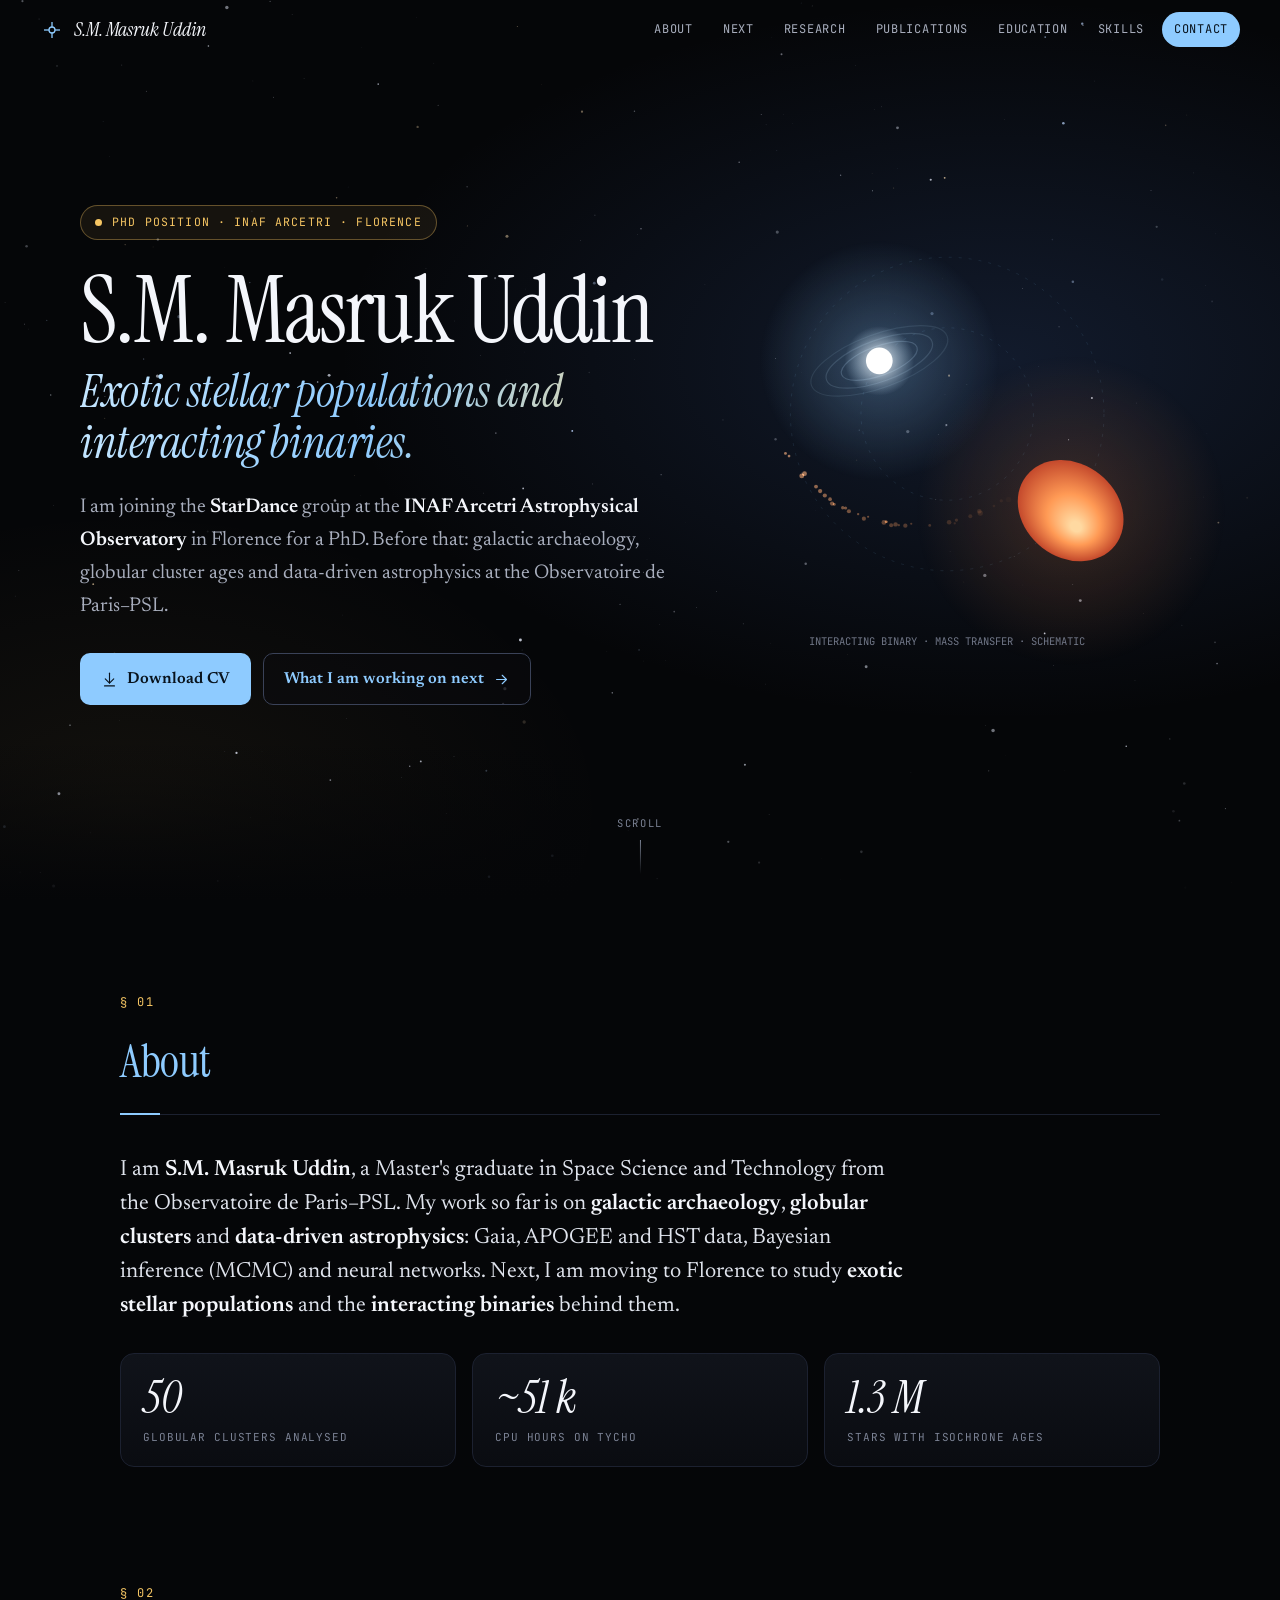
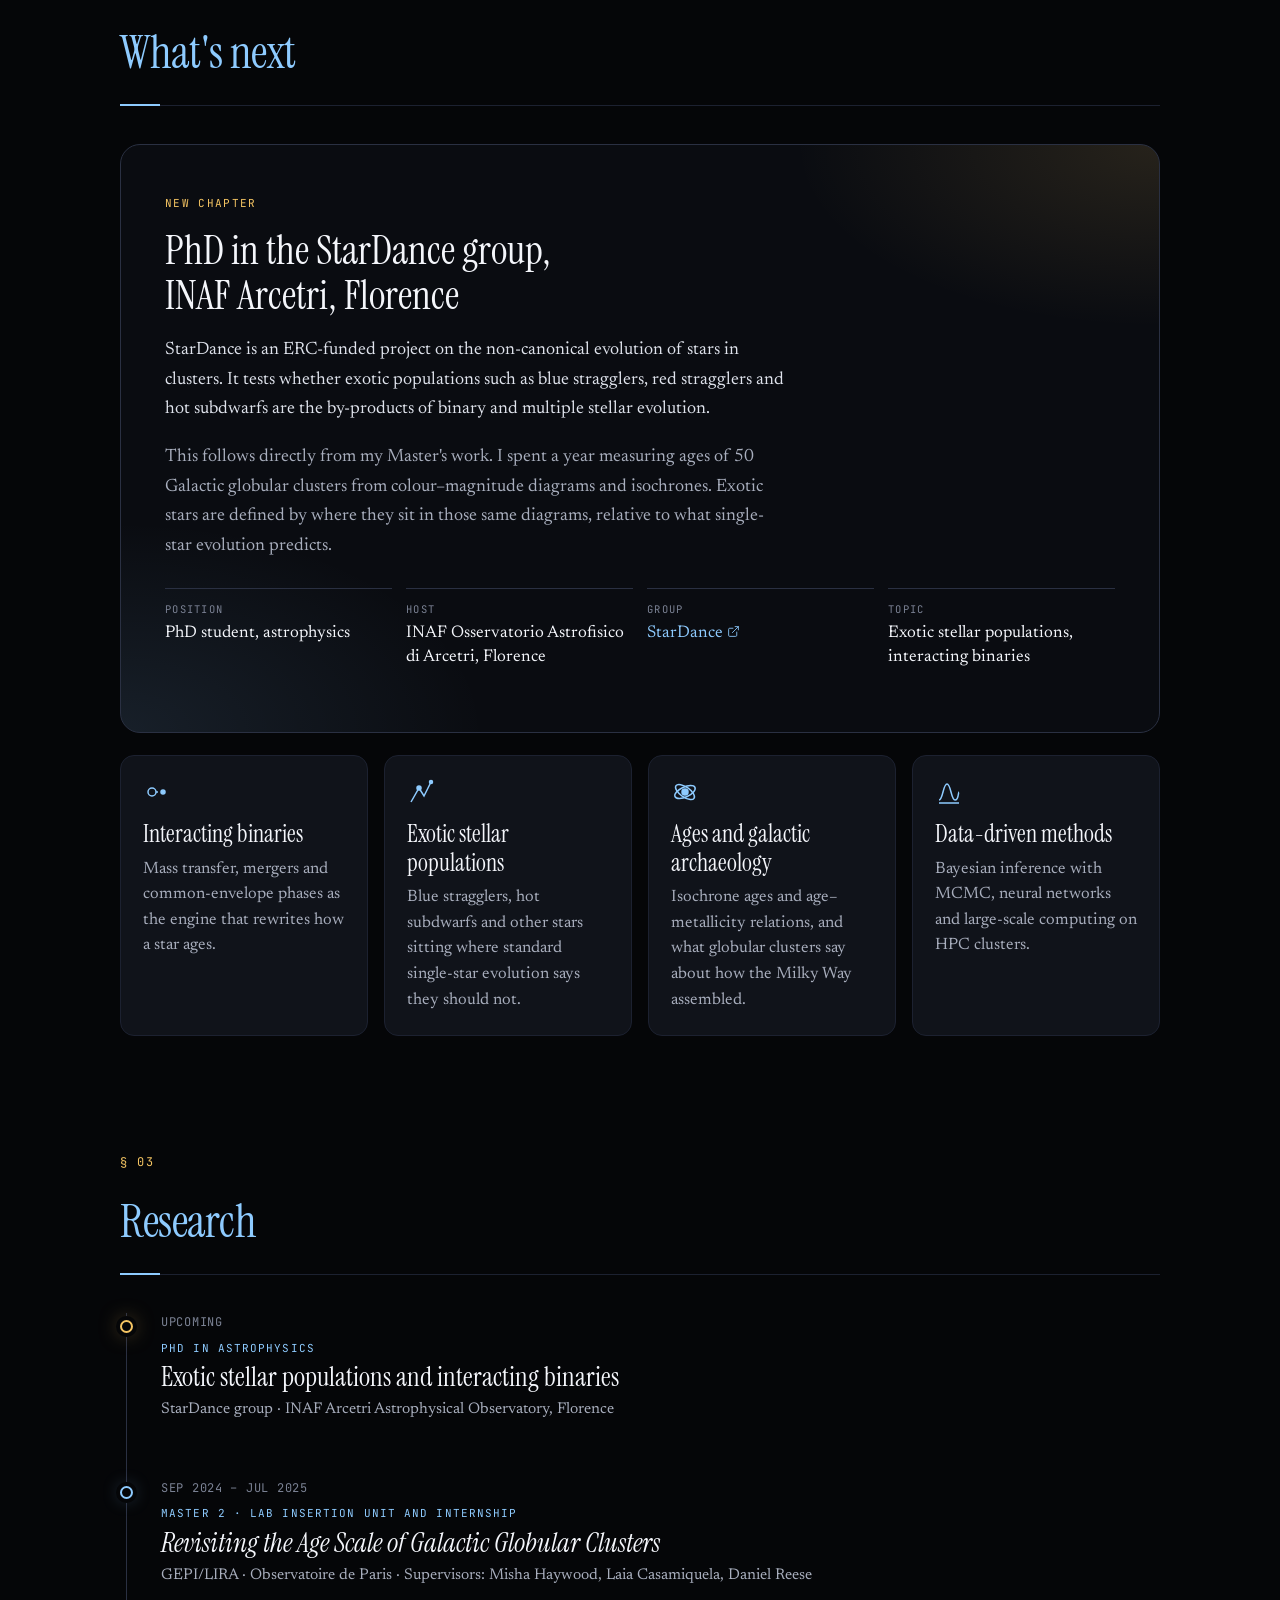
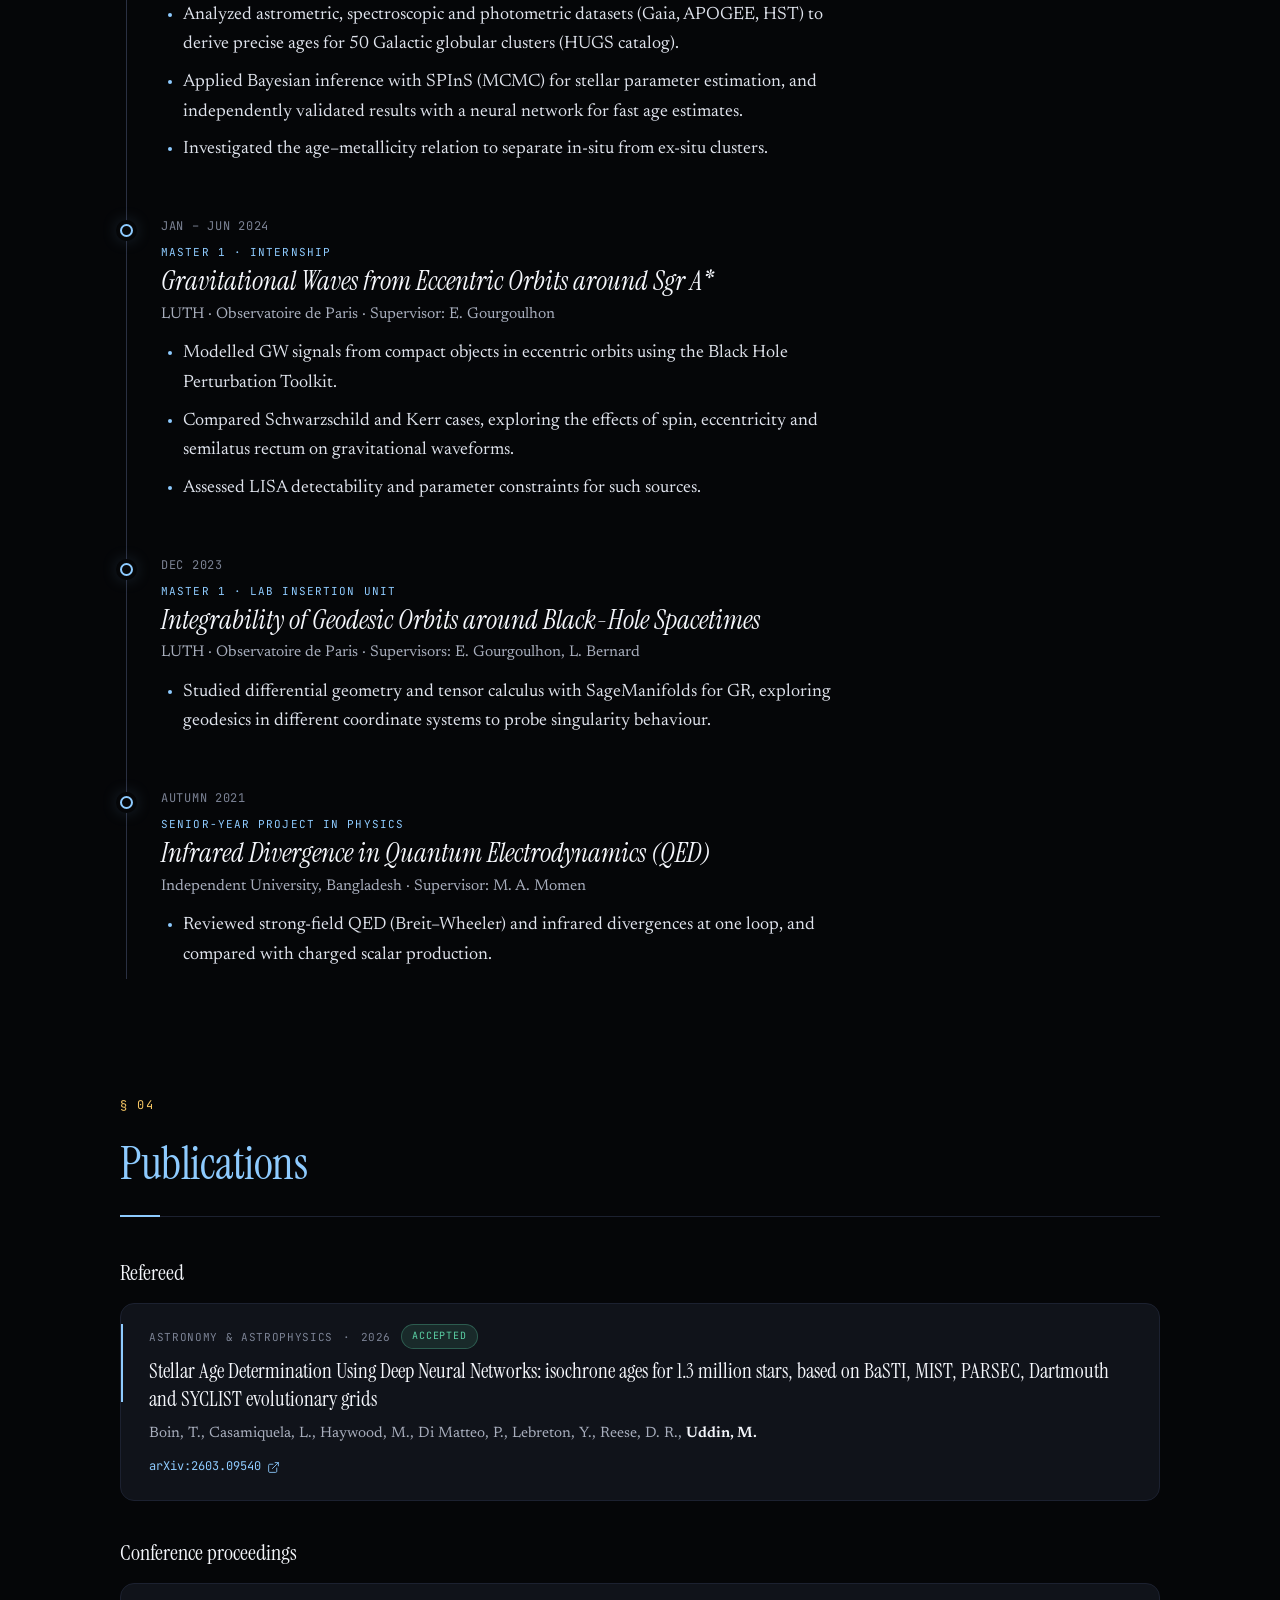
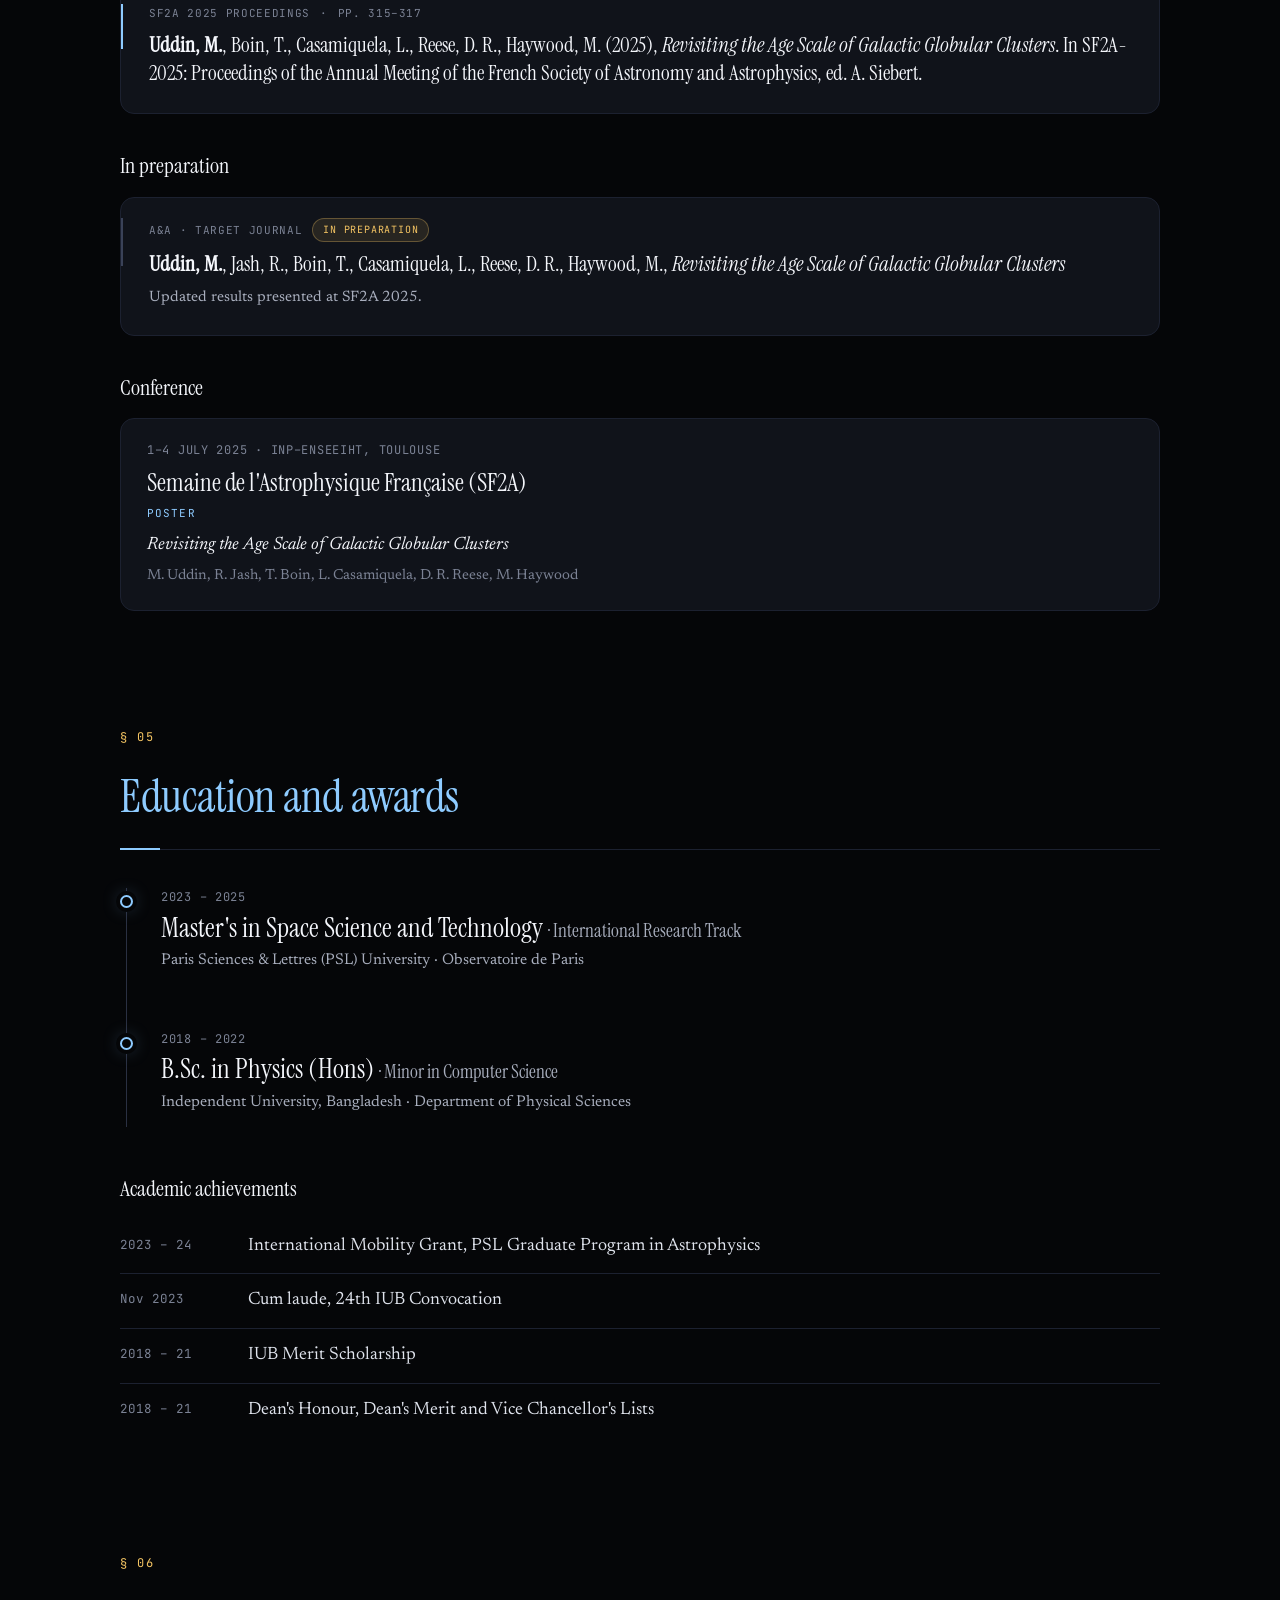
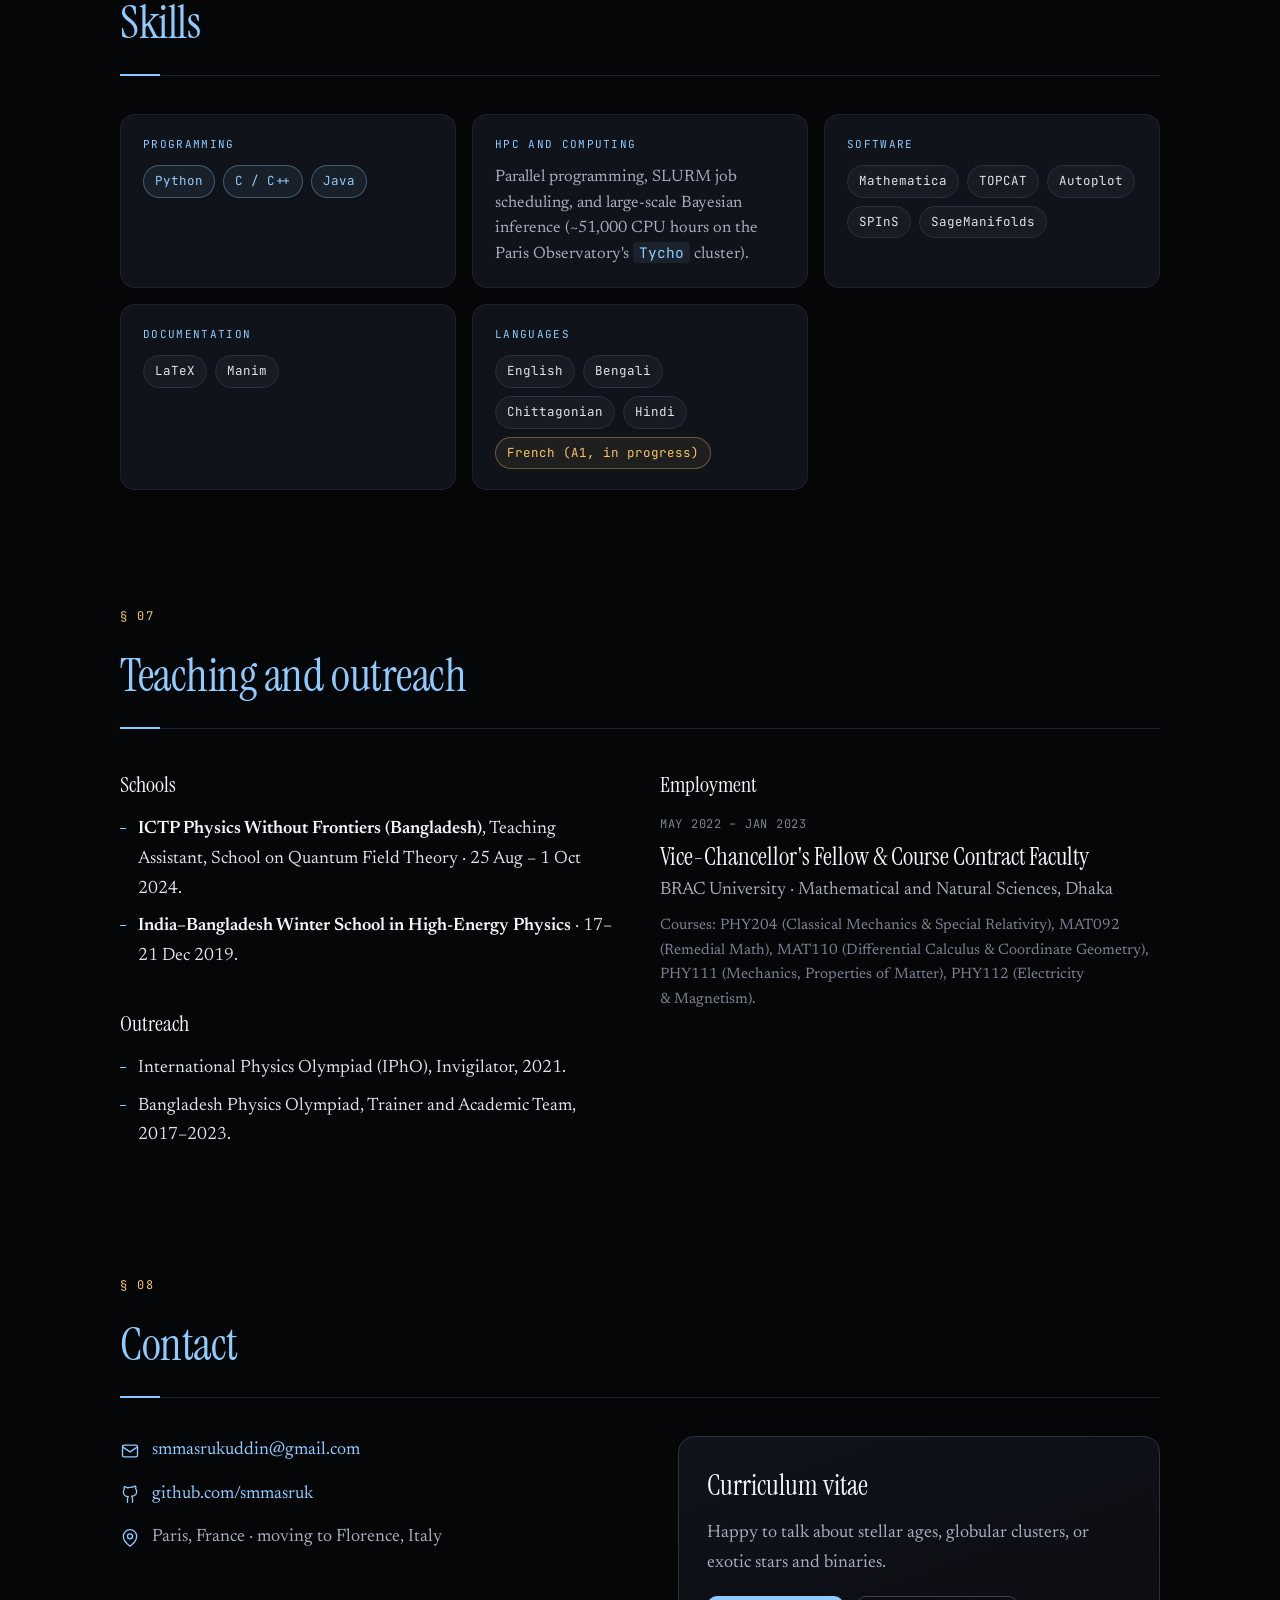
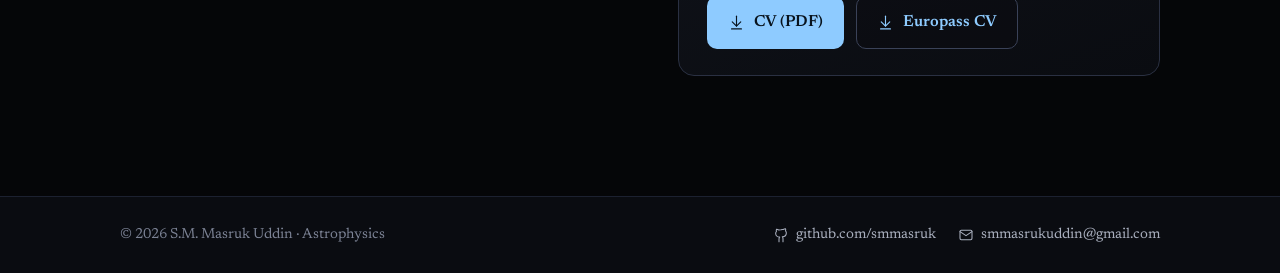
==== commit 38e2fcb2: "Rebuild portfolio as static site, announce PhD at INAF Arcetri - Replace the 1.9 MB bundled index.ht" ====
--- a/index.html
+++ b/index.html
@@ -1,189 +1,319 @@
 <!DOCTYPE html>
-<html>
+<html lang="en">
 <head>
   <meta charset="utf-8">
+  <meta name="viewport" content="width=device-width, initial-scale=1">
   <title>S.M. Masruk Uddin · Astrophysics</title>
-  <style>
-    * { margin: 0; padding: 0; box-sizing: border-box; }
-    body { background: #faf9f5; display: flex; align-items: center; justify-content: center; min-height: 100vh; font-family: -apple-system, BlinkMacSystemFont, sans-serif; }
-    #__bundler_loading { position: fixed; bottom: 20px; right: 20px; font: 13px/1.4 -apple-system, BlinkMacSystemFont, sans-serif; color: #666; background: #fff; padding: 8px 14px; border-radius: 8px; box-shadow: 0 1px 4px rgba(0,0,0,0.12); z-index: 10000; }
-    #__bundler_thumbnail { position: fixed; inset: 0; width: 100%; height: 100%; display: flex; align-items: center; justify-content: center; background: #faf9f5; z-index: 9999; }
-    #__bundler_thumbnail svg { width: 100%; height: 100%; object-fit: contain; }
-    #__bundler_placeholder { color: #999; font-size: 14px; }
-  </style>
-  <noscript>
-    <style>#__bundler_loading { display: none; }</style>
-    <div style="position:fixed;bottom:12px;left:12px;font:13px/1.4 -apple-system,BlinkMacSystemFont,sans-serif;color:#999;background:rgba(255,255,255,0.9);padding:6px 12px;border-radius:6px;box-shadow:0 1px 4px rgba(0,0,0,0.08);z-index:10000;">
-      This page requires JavaScript to display.
-    </div>
-  </noscript>
+  <meta name="description" content="S.M. Masruk Uddin, astrophysicist. Joining the StarDance group at INAF Arcetri (Florence) for a PhD on exotic stellar populations and interacting binaries. Previously galactic archaeology and globular cluster ages at the Observatoire de Paris–PSL.">
+  <meta name="theme-color" content="#050608">
+  <meta property="og:title" content="S.M. Masruk Uddin · Astrophysics">
+  <meta property="og:description" content="PhD on exotic stellar populations and interacting binaries with the StarDance group at INAF Arcetri, Florence.">
+  <meta property="og:type" content="website">
+  <link rel="icon" href="data:image/svg+xml,%3Csvg xmlns='http://www.w3.org/2000/svg' viewBox='0 0 24 24'%3E%3Crect width='24' height='24' rx='5' fill='%23050608'/%3E%3Cg stroke='%238ecbff' stroke-width='1.4' fill='none'%3E%3Cline x1='4' y1='12' x2='20' y2='12'/%3E%3Cline x1='12' y1='4' x2='12' y2='20'/%3E%3Ccircle cx='12' cy='12' r='3' fill='%23050608'/%3E%3C/g%3E%3C/svg%3E">
+  <link rel="preload" href="assets/fonts/5230314c-20a8-40a6-b61a-e37b14f09d9e.woff2" as="font" type="font/woff2" crossorigin>
+  <link rel="stylesheet" href="assets/fonts.css">
+  <link rel="stylesheet" href="assets/style.css">
+  <script>document.documentElement.classList.add('js');</script>
 </head>
 <body>
-  <div id="__bundler_thumbnail">
-    <svg xmlns="http://www.w3.org/2000/svg" viewBox="0 0 100 100" width="100%" height="100%" preserveAspectRatio="xMidYMid slice">
-      <rect width="100" height="100" fill="#050505"></rect>
-      <g stroke="#8ecbff" stroke-width="0.8" fill="none">
-        <line x1="35" y1="50" x2="65" y2="50"></line>
-        <line x1="50" y1="35" x2="50" y2="65"></line>
-        <circle cx="50" cy="50" r="4" fill="#050505"></circle>
-      </g>
-      <circle cx="22" cy="28" r="0.7" fill="#f4f6fb"></circle>
-      <circle cx="78" cy="22" r="0.5" fill="#f4f6fb"></circle>
-      <circle cx="18" cy="72" r="0.6" fill="#f4f6fb"></circle>
-      <circle cx="82" cy="78" r="0.5" fill="#f4f6fb"></circle>
-      <circle cx="70" cy="40" r="0.4" fill="#f5c563"></circle>
-      <text x="50" y="90" text-anchor="middle" fill="#8ecbff" font-family="Georgia, serif" font-style="italic" font-size="6">S.M. Masruk Uddin</text>
-    </svg>
-  </div>
-  <div id="__bundler_loading">Unpacking...</div>
-
-  <script>
-    
-document.addEventListener('DOMContentLoaded', async function() {
-  const loading = document.getElementById('__bundler_loading');
-  function setStatus(msg) { if (loading) loading.textContent = msg; }
-
-  // Error sink persists across replaceWith since it's on window, not the DOM.
-  window.addEventListener('error', function(e) {
-    var p = document.body || document.documentElement;
-    var d = document.getElementById('__bundler_err') || p.appendChild(document.createElement('div'));
-    d.id = '__bundler_err';
-    d.style.cssText = 'position:fixed;bottom:12px;left:12px;right:12px;font:12px/1.4 ui-monospace,monospace;background:#2a1215;color:#ff8a80;padding:10px 14px;border-radius:8px;border:1px solid #5c2b2e;z-index:99999;white-space:pre-wrap;max-height:40vh;overflow:auto';
-    d.textContent = (d.textContent ? d.textContent + String.fromCharCode(10) : '') +
-      '[bundle] ' + (e.message || e.type) +
-      (e.filename ? ' (' + e.filename.slice(0, 60) + ':' + e.lineno + ')' : '');
-  }, true);
-
-  try {
-    const manifestEl = document.querySelector('script[type="__bundler/manifest"]');
-    const templateEl = document.querySelector('script[type="__bundler/template"]');
-    if (!manifestEl || !templateEl) {
-      setStatus('Error: missing bundle data');
-      console.error('[bundler] Missing script tags — manifestEl:', !!manifestEl, 'templateEl:', !!templateEl);
-      return;
-    }
-
-    const manifest = JSON.parse(manifestEl.textContent);
-    let template = JSON.parse(templateEl.textContent);
-
-    const uuids = Object.keys(manifest);
-    setStatus('Unpacking ' + uuids.length + ' assets...');
-
-    const blobUrls = {};
-    await Promise.all(uuids.map(async (uuid) => {
-      const entry = manifest[uuid];
-      try {
-        const binaryStr = atob(entry.data);
-        const bytes = new Uint8Array(binaryStr.length);
-        for (let i = 0; i < binaryStr.length; i++) bytes[i] = binaryStr.charCodeAt(i);
-
-        let finalBytes = bytes;
-        if (entry.compressed) {
-          if (typeof DecompressionStream !== 'undefined') {
-            const ds = new DecompressionStream('gzip');
-            const writer = ds.writable.getWriter();
-            const reader = ds.readable.getReader();
-            writer.write(bytes);
-            writer.close();
-            const chunks = [];
-            let totalLen = 0;
-            while (true) {
-              const { done, value } = await reader.read();
-              if (done) break;
-              chunks.push(value);
-              totalLen += value.length;
-            }
-            finalBytes = new Uint8Array(totalLen);
-            let offset = 0;
-            for (const chunk of chunks) { finalBytes.set(chunk, offset); offset += chunk.length; }
-          } else {
-            console.warn('DecompressionStream not available, asset ' + uuid + ' may not render');
-          }
-        }
-
-        blobUrls[uuid] = URL.createObjectURL(new Blob([finalBytes], { type: entry.mime }));
-      } catch (err) {
-        console.error('Failed to decode asset ' + uuid + ':', err);
-        blobUrls[uuid] = URL.createObjectURL(new Blob([], { type: entry.mime }));
-      }
-    }));
-
-    const extResEl = document.querySelector('script[type="__bundler/ext_resources"]');
-    const extResources = extResEl ? JSON.parse(extResEl.textContent) : [];
-    const resourceMap = {};
-    for (const entry of extResources) {
-      if (blobUrls[entry.uuid]) resourceMap[entry.id] = blobUrls[entry.uuid];
-    }
-
-    setStatus('Rendering...');
-    for (const uuid of uuids) template = template.split(uuid).join(blobUrls[uuid]);
-
-    // Strip integrity + crossorigin — blob URLs from a file:// document inherit
-    // a null origin, so crossorigin forces a CORS fetch that SRI then rejects.
-    // The manifest bytes are ours; SRI protects against CDN compromise, not this.
-    template = template.replace(/\s+integrity="[^"]*"/gi, '').replace(/\s+crossorigin="[^"]*"/gi, '');
-
-    const resourceScript = '<script>window.__resources = ' +
-      JSON.stringify(resourceMap).split('</' + 'script>').join('<\\/' + 'script>') +
-      ';</' + 'script>';
-    // Inject after <head> so the DOCTYPE stays first; prepending the script
-    // would push the parser into quirks mode. DOMParser always emits a <head>
-    // (synthesizing one if the source HTML omitted it) but may carry
-    // attributes through, so match the full opening tag. slice() rather than
-    // replace() keeps us clear of $-pattern substitution in resourceScript.
-    const headOpen = template.match(/<head[^>]*>/i);
-    if (headOpen) {
-      const i = headOpen.index + headOpen[0].length;
-      template = template.slice(0, i) + resourceScript + template.slice(i);
-    }
-
-    // Parse the template and swap the root element. Scripts inserted via
-    // DOMParser/replaceWith are inert per spec — re-create each with
-    // createElement so they execute, awaiting onload for src scripts to
-    // preserve ordering (React before ReactDOM before Babel before text/babel).
-    const doc = new DOMParser().parseFromString(template, 'text/html');
-    document.documentElement.replaceWith(doc.documentElement);
-    const dead = Array.from(document.scripts);
-    for (const old of dead) {
-      const s = document.createElement('script');
-      for (const a of old.attributes) s.setAttribute(a.name, a.value);
-      s.textContent = old.textContent;
-      // text/babel scripts with a src: fetch and inline. transformScriptTags
-      // does XHR against the src, but blob:null/ from a file:// origin is
-      // silently dropped. Inlining makes it a plain inline babel script,
-      // which transformScriptTags handles unconditionally.
-      if ((s.type === 'text/babel' || s.type === 'text/jsx') && s.src) {
-        const r = await fetch(s.src);
-        s.textContent = await r.text();
-        s.removeAttribute('src');
-      }
-      const p = s.src ? new Promise(function(r) { s.onload = s.onerror = r; }) : null;
-      old.replaceWith(s);
-      if (p) await p;
-    }
-    // Babel standalone auto-transforms type=text/babel on DOMContentLoaded,
-    // which fired before we swapped the document. Trigger manually if present.
-    if (window.Babel && typeof window.Babel.transformScriptTags === 'function') {
-      window.Babel.transformScriptTags();
-    }
-  } catch (err) {
-    setStatus('Error unpacking: ' + err.message);
-    console.error('Bundle unpack error:', err);
-  }
-});
-
-  </script>
-
-  <script type="__bundler/manifest">
-{"f3850b37-f99a-495c-b09c-270052ef4df7":{"mime":"text/javascript","compressed":true,"data":"H4sIAAAAAAAAA+y9eXvbRpYv/L8/RcW3Y5I2BcXO9CxSKxlFlrs18XYlOZm+bl+pSBRJRCDARoGS2Ym/+33OUisKlOw4PT3vO36e7ohAodZTp06d5Xd2Hz68Jx6Kfy+Lqaq0EqdKTlt40sAfWa6uVVmvlqpqs5/[base64]/gLfR5VlQqH4hvTV1D/n4k9lydVIyqNL3ASulFJpe5+JZ/DN8OuIrBO6+HUBv3WxwI/uOXX4RW5cwW4wIZLqI4ED9/GI32730YwoSMhTcBtpM/i8FaK6Hbppi2g/1794S4lg1RwQ+q0VD6QAwe/2v2dfaY3u/[base64]/er0/PB5/2cwx7KMv3p2evjH7c3NGjlPtXd2fnpydH7x4tXT4/6PaSkvlnWuOv09ffXs5Pnx6ZYeNzUsVpP48oeTp7d8eQ0rGn959Orl+fF/bhnstK5a9b4z1mevTn88PH16cXr8bMtE1c2NbPKLRs06c/Xm7DWwii0TtdYrYDK9Xz4/OdvSb/P5RVnoTu9fHL941f/pUi3r+Ivnh//nz/1flPJvm/iLV8+enR2dHh+/7P+sns30tFGqct++OPzzd8cXJ+fHp4fnr04vzv784rtXz93HRasa2daNKf7s8M1/JkoP/v3fTckBFLWcZa7aE37xrBou5Wai8PekVMRlhShmInyBfLFal8jPDJsNCnzh8WJTjRCNatdNhV/u46MP9/A/0G/3fVs34qBn2A8ehA29TRZ7B/0Ky6Wm5d3+PTu+ziiwFwH774wjKBwMKBooPt2Fc1uIh+J7pVZatI2cXtHZp8R03TSqgkNRr2Q7Xagmw7K7Pnc/okJPbRk4L7A5rhoq//eialVTydI+gJGJn6mGermqK1W1H/jtLv6XW9/D/kJ39+/a3wl0ZKDhdJgV83UjkaT0eroQUotFfSPKupoLWYn1Kpetogr1ol6XuaD9mItZ3cASFK2olMrhEOof/HfQ4BG2ZkffNrLSBbQcjSD++HDa/u+1Wiv7ZTDwMU3lrnjDJ1KjVk2dr6dKTNRCXhd1A8O/xDGr/A0OSF+CUFOquZxuQNJQGVGUxo4W1fw5vtoTM1lqRU3kRX4GNaxLRW+pKi7zUfNf31SGVKjsefwSRDb8wiy9uFnUZgXqm0rIauNeQlnZCtnwSnFV5UZMFBz4IAW0zXraqrx/jV5hu78pbdomn6rJes7tPmvkEtf2g+GF/PHx+7aRZ62cXpkiZmNaLqhVXGqo4U+z583O760RSxsewDuePkr3M+u2KA5cf8LWXft36wH1ASYL6BlLiWK5IpmI9mhRAW9WuZhsAopqFIj1QFT3tvV+rsxqU+1mSm/5Bgsf5rmq8vUyGK8bKiyc5koHAxzBYZ4DD1EwZtHWKzHDMd8s4FIBL2hkQOtEp9eyLGBP5fe4UmDx6ZkbeXNLzT466JlkO7nQp6cKdn2rSGZWbkLNDO7olZoWs2IaTf29e95A4ZU4uOMs7/ujgS+TfYcXwxGcgIOBI4fw5PKp1R1Qu2Lnc/4zG1VVcAKfTeuVOnx9AqsOfA4X9vj9SjUFTk0pjhoF83l8DUv5J1nlpRKHr0+yoJojOV0ovh7YqoIS5/Y4OG/kFKjBb/FlLa4q4HuT9VyPxWRtTp2VamZ1s5QVXEGVbotqHg6AePWfCqDecBD4Wot1pVv460Je10UOd+dnsizhFiRmSrbrBi/Az4qJami2dbuezTJxUrVAMnjmUFNED2JaN0os1XKiGryaLeG3krooNyIHYhGazhHoK9ZYaL1WGpp5evyDmKyLMtdZOAykstTMnOMBc7Mopgvq5FCPTAOKqVrc1M1VFnDgM7zwnTBn15bvp0WWvZ7n48433km/1/ei+xWePXvdR/bk8DoX9TzrPVDSL/ZvqakrdKQe+7tvshFTWZpruNKw+O2izjW8keI7OVGlWJXreVFl+AV9dlKJ16evnoohyFGVWMnplZwrLW6KdlGvWyGnU6WxUiIrcwrrEV/x24XawJkvSjVrQXCzD4pKt0rmuOKWV9/IphriXmnj49GxIxDqhkAkFyVuF9nM17BndVaqat4uxvAEqAXUD4dNIzdDLPmNeCy+pY92xGOxJ74ajcXFldqIA/F4n/76A76nH48e+UxQYK1vsdSOePzObxifvtu3ZS1PFGLVFFX7o2yqopoPBzC+wVjQCKmfo+hcvUf/s1OimqZuPm5Ontx9Up54s/IkmpYnbl6e8MQ84Z+9U/MkPTdP7jI5ONK7zI4/PUEVJSgoowqMrMiaqelCVnNUMIEyqqznxXQsNvVaLFGHeSOrFsgZVFHmO7pfoIBal+rHol3gkflUXWc3NzfZTxro+kaVZRYszlZB8iO4xL5XnxFe7igGDUfBuU5f4/15MAqJZylbOOAHX+qBWymmGPgPaGamsh2+xTrejQJ5RemyqNqdvNBwCuxU6j2o1ypFauMdwxR2tZypHVBJVfOdaa2aaSyyQEswv8+oQ9z0Uq48bWXRqqXfeRY7zrBaems7N8LT50g2arYu98TpS+/WkSu4IWpRV0QKq0bNivemN2FPsnWlF8WsHQ6Y0vbEQDzieaNGflTI/CropCyh/roatAL1qatGyRx5aCZXq3IzYg013n2mEsoULTcMvLpR8kqLk+N/2xOLtl3pvd3dedEu1pNsWi93Z6xi38XZ3aVzeffx1//8+CtXx12XpKp36CYK/d4p6/mchRP494wnHfR5bQ0XKup/BkfJkPfDW9x078Zmf4yjuRtFNxdY57zIYSLPWtkquqE+q5s31bJeV63K7XWNL1zxAfGyrlfD1XpSFtMTkIuqqRrj6aaal57U7e/DC3u7RAVQ+HHmvfQ3m726vqQ9G1Ty4IEY+g8y0K+UcoNlf/klKJxV2C0Qm+mcLqV2+wyauiGy+h7PorDdR+J+dl888gYY7Ok7TuVb18K77u7pyPJ06Nw/[base64]/QSfwVBz+hLAuEZdgn1JFRMeUqTo4WaXmlxs1AtqPzqBtcSuSEOUxetr90ptF1jq2VZyUYujZoF5vhDtLlQbVSYHzfKnrBwEXL1MBf/eVLXpZLVB3HerBUQOLc4ptuEqKGnN4VWXheausXrsX0yK5wiaJeVZi+onj1PLxB2tKOCtfc/IT6M78Vz96xupkq7lcjYosnarwp5uyiq6/pK5TDFFVB/ofmKCARoqpqqppVF1W5oS90olI8fPqzq9uFDoEkpnr56QbpISQyZPzU1/BnkF7mxc4s7FtcRGwbxBpql+nW9BLpXK7C4gSKhZdWf7Y9Z8YHmfbGQmgQnUOqsW3GpUdCADXgjiQPgHsnjjuGc3BRliWVoNsQlTZLdFESll5ZFYHkqa+q5tH36sShL/gCty+7N04IVp5dxLz6WSmmaaCUbRdfTDsl/awjpA44d7+JHOAlCzlrVhBuHiKS7cb4lceiDx2MEnBZWGytLuII7qmUWRd03OoykCpQoX1XIIpBcrTK4ZwuM7UhS56noP3wHM1f9YNS7Z07VqpS4a8rSDBAJLBOH5Y3caBSXkG7rxicyUFCskRKpuE/3vE4taHjCs0FqUSzhu0mpuoSpGkWnl5ivZSOrVvHCB3UgLcJGXi5VDg4M5cas5VjwFUE85HswLFTYAyIEXkMcGF27cbcyn4FZqMscFIvrTj9/E9Il49kHpNBStQpnWbxU79tofv970jqTGY5qK7H7w/902m+85rYQ/5kCPxih1xOt2oj6kU3imaHeF7rV9lpwAXeUoprTChXaVGaGz5+yvR3qX6oGr7cgMbRqvgnENHktixK1gG2NR4CpjwWjAlQ7qKUryPC2BprOxPmrp6/2QKNaayWCLoHYZS865hLzUOTrhiheYYf+vmS9kk1byNKjan7Cp1lbw47GfuUkCf5dqP7lb0DqZ8wit5G5Px2fTuWGGQ/8+5w1mLF0fiBe4Rpk9Nu+VstVu6FX7k5HbfIHs0apv6mhV3C0H4vE36GzEAryC1WuQHMNwjDMG04+kT1S5cy/qfjisZ0mK30MgfY1Xl/B9WTMC9mYSUF+jmXg4gj/3XfP+SO8tOFfqAs4CZpH6YmIQDRqpscoBcO5wrMmRV7MZooMqzRJJfQgu+cagg/FgT+RTutQwPIWf1N8oZnJddmaUaBMhY5xSpairhQ4ZejYRGc0XZ6FzrZsKjqwVf7yS/KGYdXNdmo9vUGhQ0ustaXa1d3GH2PpwMoD9CmX+khpwJm1P5ck8LnlgNt7aHX6vkQOHW3WldCbarpo6qpe63Iz5g6yBh7aVWANW6OyaqIE+x6Itp7jdTATOKFTWZnjBS479YoUXFSbZYt0ceEZUu/VdN2aW49hd9BL00lUDEyp7Xv2zgFnce4PnFwJPSZpT7rcr21sLw0TxfcQYe45q7oA9lxRhdCX2RrNZUM4D4MZGmXipFOPVRSsV3hmWppz29tqulHBCt0JOcoIDmmwuODCapzRiXJ7nuqbNfWSNtxDe/qjTsSOHpbMGyCSVKOmqrhWr5E9wVafqFndBL4w0TVrjLcmJEH0zgx6DK8MS7O3NtDtTJQhH+BY7FUJnfVWKzyGf3GH523nce0NsuWNxP+Ml0x1l1Pc+Bm40/wjznJt6NI/x31dQqxpgAMlzesslftOCOlT2HeDYzexYLa+SPsdd8sEjsTRa/SfcGd8u2jqG1z8Y9Ty2aN9mGXZaE+08ooUG3wW1TOenGvZFGSObmujfwJlFGnYnIoWBUhiatvryZww0TlvskjCYbflPmEmkk/Co+Uz6Wo+WVPD3fh8Wppfr6PxtYy/Uj/zSdqZhx+5PZncWDMJJ8WdNmjPDvXUFcEmjbdliiA9TQrTpEeFHT1ISIhP1apRoPfOQcTX5mCAv62zOt4AQdeOkm4xNQ4b8EsRk9dFNeWpB1ESqZjc2eFWx00ArSxB1hw0Cld3XrNf/bK+preivoYwC2LlVB/4GTaVmFhRG3xIWAV/o5yKfa7aFkM0YBtI2OjoZjnQLAI5Jz4n6qPlx84ADvrAciVPQ/t2YH8Mxp4JYCmvlNBweMPmATUxnMogME6bAuUSjUTHF1TRqL+ulUZpl40AAZmSch7qWjUoCoE/DASNlGB+ywbvxlYf7OsT3oYX/jHYdCjigs5rDGYBBgmWPyvv0BjEUCtFfbmzYe/rJ1//8ygbvCNGuX/Pm0pYC0NSRV2xbTKgaBIzyXRRVLPaHQN88aJaXrNhZJjYLWPhV+JMR3PV7iW97MxFcjj4UuOZAtvWLTw6kpSyqMR/yGt5hmsXEnkmvtQD6u/br97xH4/fOWuLcFp6G3bjOxjwf0f7waRZH4lZhXfxoorI0Q0BLWvBu2wh9aubyk4U1THyR923IFx2HLX2lh6/u9XFwa7J0/VyuYGJDq9Z+NitlzhI8byADx3V1bWqClVNA+9dEKLM/VEvZFnWN0L9dS3Lot2IKRiLcA710Ru7ub1uvl436r//[base64]//[base64]/WzzD9oUdSUZZH7Mx2DvSRXom22XiiAjg/0LDMp/yVk2K6XgjQ+Slo6cRQJTzgnDNJvyjR267zkjyZ4U2U3MbXK4HKx8lGzGqQBwoKuXJbAi+x6BQ4xqIDuM3KdqBNfQu5WqkK5HqoVq/BxUflvl6g4RhhWlrnTDyUoBAG4WAsrtTGBlHBFVu2bVNM1qAEODo7s449Y08kGAvVTrMRcjK8YFOtbVPgRcvUho6IYLtCt0/zPe18n6OOw3HfoCYV2EHGNZkKgc8taw0+9ssl71DtaUhJt4fMz1UHeoRLovhLa/ayc+gzY5423q2X8Xa9zMR34Jhdbcz8YssgLUlTHXGmV7NLNLO7jfa6KZZ4NLy7NPpp/[base64]/iyQ43QS9wBoJWjLhRMukU1H7NcD6OYwCqTHxierXM0caJTp6lVfIc9jqnXbYYx1NQoo1ubKFABURV4JF+Ket2u1q2pzxh2b8jTDY+EIRHk2B1Fr+HQfooqP9rTbPwgnYmzX/E64H5ZGE0a1gk9hNJ7yEmEbBvDPopqtW55YojXQBOWG1a8l6VWemx843BAPBLaEW4InmGAwC/cJp4q3daNHxJ5g5MFn7nJNAwzXslf5WXtnROOp+3HsQZIC9+rzbYjwr8i9519/ulErqSDc9omZLyBGIqCFLIVnAh107IQIr7UGepHSDVJy7Jc6xZNH7i78sQWMv9Zmw0E8wqum5F45KsQzLHZexQTfYJIOmxrNDmzzVzTlmqbeg1q7EVdtxTBukQ70OiWQ3iu2h8bWGRUqQzrdauac7xnFVVl/rzBEoF5njynnZfxgbCf+t7HXuS597Tj3hh84d13UEHCXeVmbLdiJ2f3wspgLH0Z6cWviAIPxLf+2MC9eQgOw0HJR+L+6L7Y8wvuG9kNQpZBUgPbHcn8RP+NghAFwKvYhdhG3033WVMvKTYuXocj0i/gOuCtNrx0tYkxD/ibge3Ry7pV5qCE3Wj6YcKlDDOcq0o1yLMh1oA0r3BM9XZ3OPKipDo9j76AZQjGYGxK4iC2AO3uij/hkVLX7VigqqUCrWXdiJ9gqxUVBrnS8EOq6eAr+OyArwP4GWCu4IWgWkOQ4SDBEk7JeJkTH1DvV+SSwOdmsWWYI/YON07ScPSXG+dMzmcn48vMOJQXFarW5uT2Z2yB40nbis+QoozW3widiUo2QEwsXX3wtb4pUPD3F1jgqZQCktmLmdzgmUGRsQzQ+9aDrul++Zpwa5Lf+RAyiS8Nfkzq2xi+pvv5GWLXvADommQFPqZL4msD6LL1W4vq0l/Bc0B04Uq2LWUHkcRfsux3v6MP/G3gdcgHxnFdMWEoRhvqqCLoasTHjNsBbJDsqK40iNID7+ALV9BB+cQNGxSfO7dsPsgugj68NmhA6T7E4D57yXb8E5OUkjiv5LE0FoNnhP5zSuA/qXYsDE88TjxF+ahL7WsPfoD+wfq7j77o8Neg77agP38f7vVMZh9Tz2jjw/nzAgCD0kO0uEH+EMNewYABQChQzEary8svN2Utc3EQls8u+EX3C3BF6xaHp8H0xcqQu80CVDPkpkejsHGrF3kfL0Li4HJrkFyPW7S2M1mWIBSu54vUMZJC52HVmWc9co6SziYdlnBQJMdnx6c/HD+Frfr6zCq3r9RmDzU+Y2525v+8uAAkuOgJQuDRM2OYxpBSgJKQJTT8vdqwyepsgXc5792pmoXvOOLpcFKvWX4+VTPteXamC1jHv1AmXkj9A8gcoNYnxJ/UfSOcIxuGCOH64Ic9GwQ3Dxgd26ntfM9V69XwVJHpuG6iaqCcR7PQNtf04AHXaVwaeVZCwksp7zzDZIJiqH2wSCFDCcya6an6Xm0+daqu1OZzTBVW8182VXCJvGWq6MX3agOj4Nb/iF0y9snEDcnEYyLhHhqHTgrNTJm7fw7G/kX/fgrH3V/ON5WZfywyf6n3xOWV2lxaj37UWWTivNmwdwdDMhg/nUZpMOeiuFxU4tLO1iXj2dCkQtwma35BN+ZVhG64cM5hFXQhh2sXe6xPF0WZO5UGxdLzhQcUWtAR1OM6ayxWRN0eGmMS3uF+0lndzHfLorra5enZwXUaDcKV6qUTnrPk8kVUGIRfpp0hmEaQzp3nA/o9JFswDiMWsmxSOoZr/BFSFHqqZr+eQk/V7KMpNOLqvRQalbuNQhs1+x8K/UgKPVWzT6dQOLRupdBTNfsECoV6Tmb2AD+SVVW336nDdVujGwmo7racQ3xP8o43/+ILZ0QHUCczjrwPHpjvSKDZWpp87V+CHgNOheDD+KiLI/t7hc7+1tgHItxZaZHnbdDcu3CT8bZx4vj9L/V9vPPJomLatiYtfMm6jzPSm5JHjvODsQ7sjQI/v5y8UtnpfSl/[base64]/VWbdgRGQy7h/op5cGDWGmBWqzIWcA5G220CSsVlXeTFDz2ZgznOCh6CRMuxayjf44Qe8oHYeIu/rPL1Sm/[base64]/L07riRQTeO3pVgk0QrQFX8dQ3srMgBQWi2IZ4pO/uDKzLbcC+BWT52jX3HRnU/vBdpaqJwrWsSkFRQN9S8h/9vakJdw5UTb1HZ0DhhAke+xzFErvVTNa2bPLKJNkqvAO4dDNkzw/xtUJzyuAAoLWqC3LP7s+O/x+4WjMkJizUryc/JAT1hpGBxrXDjrCiEgS2ixhVRvSeCEODGT2GkcOi4LYi7j2JUcUA3i9r6LWbR6nJ8F+/C3Pil/ajk1Qu5EjXFMxsUPOM/hie1q4l8RyDEEEzcXuIFoarroqkrwnbjD8y8XVC/UcXCxn90mmcvhmoe0LhmZzryCSVcSnDphChv8qeFj12f2sRMV3W1o9BZA30ThsQJjavUmN0OSNp2NRXVtFznCiIQm40/ImgUQhdb9tsfMR8k3EzCZoVjyatqXtVwFBZtZs7stKgcztEYLwoE5DrwvdpDydiDVsZ5tiPtvLppitZJ0+45Xkcc/rJwsGR4vgCTZbYI5ADQmrjsbsfebVhjMUBJ9zOPJXrBg4GGwrGc39SGCDULMpSp46b2zkE+LZ1viMn8oDzaQIfzJEly5KJqyNZ/o8QC3DALPmB5QMTo7zxnOPd/n1nDpty8+SheQRS8f0GIwuOZhums2d9eKm3nZB0al+mGKDFSLskRWNQTSM3hyB6u8+JaVc5K/DBwD/bF8LyeanqwI1dFtmiX5f8iKvHOniicIBCM+Ag2mke80jeq8o9bmBM0s9DZo1UDtx/0ccWthd7wU4vbbD5xCml6RnCgzlrAvuWdZ7h7Ow9pJweI1QgPTajynVBMVtTGmu/QuXMmDryriXczieNt7npLT91REh3y9Mt+h/xWe/yFnII2aMv+SXOMfkiuaAeDjmc41AAc+Apf8S1litgLC5ma7Gq4t/zktkqwGBPSkv3FPRkKyInEVfREgu1BpEQCgRkAxhsZsgRuGGpJxB009ebrEag+vghtQXFEki0bKhiwZ2/Ny3d2Otyj3jsrgmfyVjNizZLc/8B9FwIBOfbdRJUDPgzeFkCCn6kGoPXqyjnbAteo1A34apRlTeFg/tQZaHhU0nDLzxG/NgFpK3bEE3+TReUPDsRjNxXYSmbKwCzwn+xmIRTAyyXq+cavxfYLgzFMyEf0iWPtNuKsEAfiq31RiD9Ew9oXRYil62p/W4Q4uoV4JByOrt0mITH1HiTxIeHa2cYP0rNG8S2ORk6Vrstrhz1CN/PQV8JEr2dc6LV/XbIBjfaNNcV7z/Z7N1a6Tmq8Q//+5r9tq/gV32HDdF2igNX98gtw8VgHGXry9bseiW9vdzYavKkwVH0g9tiYH0wBMOJgoB9nF0vycKg3GpX4SGvG3ax9vuBxy028V1trbuddh9eyrtRhlTNkGBx5dZkfG/mwUjffu7mDVavUjdMQBF1z32XUS/p4LLwX2Gfv9wX1P3hitAreM9YweI98AdC4HNiedYCTjkrk1VtFOg514l/SaJ4BbgEOP4BR+RQhD1reIuPBazOBVirvk/KA5KxSxcsS5T9L7OwY7+I+K978tgn5AlQJht9ap2MZ6mIJBQHU3GA7Ujmi3ZoeIFZvGD7YEU1fNcUcIAv43IPTclqvipRcylGZP38Yi0jyv7uMS7KW+dzKWU6sVY42KaULiFmEh831I9wAwROZtD/2ZeZaYnlN+bRNNZLUlajTXwOMaajYk5PAXVrZzBWjVNngFaccNEIHOK7ynGqvqXoiJ+QUSu4IrDekVEte0ADc1022o64kr8KNSUuI02A0oHZQY+g/GCRhYiEA5Fo1Deb0cPXWnMBIBXv781wVYKpBIQpKL9DZl+yPPHMK6JVsPP1a6nZh3piO9vLUjiDyj3B36BXZeS0UwWuYlzpAn0/KGh7TyYwc4//ukWdELM30ftOZx3+Ma4OjxT7ZiVOWukF+0S9ZiX4x0S/08QKYldx/vqWi/kuP7wn4Pxeg/34XoNvvKP3ypAoktjtZeDrS1Q+qKWZkWrFQBs6yGRg2P0p2KjRqqH3pyeElGXMmaxxuAVG/pGKXvf3yUJRCCa0gfm6FXIpl70bJgAGS4RciyDJ+bLyk3SPrE4+fdA1Zgf/s2fHrQ8yvCcw/Gxjn1bM33wVv9gaBMvNYT+WKJF8IJcLDQ9cM7gUeBCYEBy1tOP8FYUfdS9iQ0bjMoonCmi1KnJl5UxDNalQEPkrBpdBr/26GRkN8eqrm6r04ELtvD/be7c73o9fN87q+Wq88y+LgYLAnBgdfDYzWebCHD54MaAfENeR06ooD7B2bqoZe42MfQwh8qzshKkFX3mIZ3psfwovJ4HdwWAftdvYQAQyfg42HskQaFBBy3kIDNTqeSM7dALwXcr2Ihbx2xmln/Wc/iDgzgu/K8ULiwRykeYO4ZA5XABnmOFyNv+w+gsXoruKb8LMhxT6Em0S9b+1E9zczFoPfPdgddLnMHzF4DP1DkIpbBlgGcGcyGqNm0l5F2AFOAgZVj1eFKXpo/6KwWrTOsAcSIEqjL48jY1sFmds/gGCt3osT/H+DNk2oI7PgcwukwCPv2TzekvkBb8yCYHrtVQxb9rALntaEmwd8BeVLmCOKRy44/YQD3ZuURZWXm8CfQlWAL+YOazL+EsL1pKynV2JVY5IfMFGRT9XxGWG5BdouSB3v3Up9fmie+wzRu551JX/KZVgW06I19B1m7UwL0l6do86ZGezhIUrT3fIo/gDgjGkavV6aJQp/nNuT1p49LbVq7wVnLb61CB7Dr/854V+4lKuTqq1DOWJMe31s2MZrTM40xqvuWf1MNl0ITQ9RxPgcWgEn1ETiilhBdWC0afScz85BMP+HLl+BnAB6Hoh4KwhGpvhFjUtmrlWeKJJMR03QiUcG59CyoI4gZ7Uc3jUw/tZLIRMKwumIQQ4XMv6Xe9FjDtb0w4e2tEj/MF1VHI9kKN6vyfTIDC8ZFCfCiCZfINjrK5SMX7xj7+2W6ESDhp+GIvAFnUuxEG3SjUOk2pEpwRUM6ZuRwTJDsEQUGRGBBt6NGbcaLwlwnEmGVUT4AgqGJodOPgsdhRpXFawVzeq6RaUKUS2tq/A2hZgD2sOef//FVxTnYPcZbQpQQjs561HEji+481+NxJ77Mswoy6hW3tR04k94qx+5XgwGkSLb9rDDJOFft4L06WxqwejE3UFSzRBwJa/XMWMyjY3FYODLTNNkkMvUa8tLoWdvXj7lJIZIMxkI5H0TGof9saPUZTG7JLxYPIPIWYcwWTR6/XLQG5ybBoJdzlRclYGVEMdnzwFfu1mDr4+u0WcI9KbW/5dj6ICGwensJour8qCY4C9wDaobzukFEsyVZkdJikMWea00nMYo90nvQHRT5M0JnqiQqu0L3rGYmc2+gTM4Kj2KmVHvARt/eKfoQhFzh64BIqA2A3gwqRmHnF8TrBHAxV+pjeZtvmFfmzGF8UtfuUKa02vVaHVYllapYVBn8xrv6gZbCLGEqUh3g9FhLB6J4WdfwF+3dOLbO3bIKgGNm7JG8YY1PJLZZTh7vxp+xZ/DmCWhBNYZDrInsYfZOh9Z9pzWiyJbylZrvQh4Qp/k97gjlWD17p5YcVC359yynrSNUkeImovaHNCO4S//XJnV6yo3EqGFZKdvPQW7qZ+J6ZYjxztXxKPg1u+JTeaQsXYjt5W36aFYmZZWRHlH/NvCUxqa7iN8ZzCS+HTkw7Hwli2YyUcHCRG4V/7ltjzxN/LyCoVAHHJLCFnPKop0ObG/3UwFhzWLz/[base64]/Uwbg+G+Jb1tFTfO2C/Ax+XF8WMn4Hw2Y8IHrgeZj/VRTUENHQ8tj7AsRU2M0JUJ84Oy4GcS8V6F4LxQNTVslQkQ3uHypiUtGazcahovLVS3iM+tXiguawMw71m9zlpHhtUH3HoG8Z4zgq641+GloYgkcHHKPbxp6llKVdeNQFK2lKuTAZmuxtI4RUlqYHTTckpJ6koleSZS2ZaePjBjdhybJgjo/JTceSOYfzDh9CBdvQB7zmETChXLhCwo2A0yDWMEYP99AYV6/+MTYNxnLk7Jo9c3aCjODZZzzhqWDtUXV+hZMbl6ZPgtUvJ43mUeMqW6MJlLm2hncyJMBy4fCDevnNS0tSKR/ioR7tFn9KlMbo4otgW9wHeWxMvAaozRWB7lkVGqndqpusPRIkP0nqBW3YB1fCbbAUcyq8kWUNLRjd9nhxkMiMcNt+hnMD5K1jXHiKLg++rR4/2STcNtx7jgFVtMAQytWhVl0+RyKYIZHM9X/wX8ywIvzDsJsG3ZnVzLKcL2Ob/aHzL9azDrPjdUYJnha8SLMcUSFCEa3Ec1WNI5O6k5FWWQar0DSegsSbyUT+lkeLlQ6cTHebwrATTGaZ6N7NsQjTvSGOom6DKbCd8251cwQcN59Br1A5JzuHm/JUk2tZWQRrv85gbR4a625YjzaC92/MHhOmiMyGY2VNOiYVZ6IpGG9kMrWxpwQe1PNfOwYCUwybBm0kaC8ZQWxXFW5rKPstkQiPRZjcX+xD/nnSGhXbTJTXAz+mkVRcyUd5jay26UgJ1wIVQGuDPsU1fyTFgtgGOxPZTA5pgeDnR6AUpJCAls9dbW0zXJd55ADQe7Had4yDiNzZJcsB0/HWydcWHj38HpCOIlhtVdrBgl36JS8vAzPpRdVH1ERVDPdijDh3jlTdSEydUIp00cKSlsxdqTkfMoJwoo6O5y61i4BfLnDvK6JYQoULrH0V5MTMasrfXDxEkPXkHnAGwau4cdI3qchIkphSXU1nCWrfqiLKhfVe0+tJU5VArUAGBw0LvTWL0ZNJda/WtJ9AZ+EUzc3H0tQ/e6MU/H8IdDIJVZYMqMchYyZgdy3XZFqsSjy6zk0zuVYq8Bc+wed0Uf/Pib9G0bYsB5101xRKR1oGwgDHgU40TJRsybXvr6KqiGH72sr2pk/2AHJqAfb3HC/0So6jBNREbtVyeanwmJ4DXPrSNj/b5O4DrDz7i54en535xL4z6zDz0OkORze1CFW5JOKEmbEUF27ZVhEth46IveFA/[base64]/82MBH5CvZ+a0l53t3701MXCvKrMx5E7gO+E4KicziY6HVdN/R6EA8rDW4f+8IYKWYKb1Y2rDz4AyFRKqSjbYlJAoi/[base64]/pATx1o2/WaI63ft7co1B1SZPB9oFAfez90uAwXffOa4EgXycrvJZqJTqOPIINoOEFFdx6T/1HfuIJCMLjelm4d4JPPNsInnzTEJ3ca45N4kE9uH2Vw3v6KMXr13HmE3je94/PKwOj6mkmNzYkAn4FJpY/SO7Gq3lP4UxmW+ePvxLC85j6JYZnvb10wL57219BiJxlIp6EOKSZzi/QSRFLW6bPDnvFBfOm1cSkwE2o4PSinVLVQsxmcw7hm9//s4D21QrSnvGD3j9qoR0yK+3Zh6wzjsQdf6kF2P45X3kq4feJcbMmNfYPivxhS51aRZVlQuigvys0kvoIxs5uNS6AoQhQcmxYhntMDEVJfFNUes9FTvrEE3q79xZ6kvGJDagwCP95UAPxeyLL4mwKz8s5j46v/mtM8s06eENwwwgzKPXbPfiIVxgEHS1kSBpz6E1t5Y8HlPT0KPwLQKNmuNZpKgx5FkVFkh7dfOfuLKdEuVIUOcQdYeMjwSRAtVrB2kmPE3rfkqBfDiy2L+YJTsglVIMSdW/aBtmSBYjj4eCJsLsA93ij2Ly08TQBm0QXutw4mGqPZQLMACI/Um7ZYAoaakYltzIWkjH+uSkpgZZzSaFLqBlPSsV4Pw3MZldaVMd11w3R1qgqTEc6K95zgiStvYMXXNgmZdDfy6QaywVgkKDPxGfwx9IJbMP/oqyCuadvqG6r75RfxEcRhFvAO6yycddHQciLhgnnrGrfEny5mjZX+gBPuD76qG8/Vf7BJsZs5OSn0NpgUepQuZicFR5qYjdAx6qPGRsnjwEsddt4AYlC6+wzRNCt+fyMLQrXkG7QhWb9KUljCmkIy3paxq03Ge1b/o1sF7Fb7JaIKWH7ZmTp+5c0br2iiiJ0z072k+0XfdBkiDfmmT5Mp/slFQ0IMP+qPPWbpELj9HkTSsEKbmAcMBdP95ptKLospGDRQ8qubdjhCQyW7exkcXFaD53viS/2X6i/Vn+t1g6mUjdBR1vUVZqTaE3+pBH4MWJwQJQEsrFiS8g+goyhT93SKEVyUGUw2hikuYWVzBROvqikiAbpBDTABrngR5HGBIQ6HI3HwjRnGfRjGINv1yg1GI+g2uuEYMTbswhq1luVGTBrE6zP6a0p3XDftt4NxsGTbEIQi7PnhgHWBAyDWoJL/WbXtq3b/7pNuTJlecYM5kIwVImkiKbZ00xdif+HADtD3bLIgT2P5I5pSWHVMmnm0ghhVPi+lVWQTn9gLeapV5lLhPZQVqGtOsQp9Oqfgrz4Nsc2NZCvkPu+ZztsX0PpeLB6aJgNhmJj8qqnzNU4OZwi9QZJCJ3y+gvDNI0SM7YJOeNy6qVcwIh1dBm5TPZqZ8FWPfhvhLbGbB8C/8d3tDpkagbjl8lipm6c9uBnCv9CDRRLpjQB6Ttru9R12JOLkiEu/J5fwgu/wUIOHQUx7ORPHJD2TL8OGNq9LyOrKk7uh5vtTPnag9cZSzdk/[base64]/OhisulWtaXRAl2oV0uBkjA4MYAZZFaR+QnjV/hQ68QvvedpUM/d/[base64]/k4IfY7n5CvOtWOPmsHU64oAJboEV33ZSbj0nTf7RsJfBCRmfjx1dPn/M4Xn7JowY8357JxDdoUDdXFQL1RQticE8Woplx+se+DxKyC4QqoCMAjM8B5dyg8QPrjfAB/CszMIvv1tzzHtVTMmHS1Z1tVnWa+2RY1t7HaPY+qgHJn6eroXcgx3dglMF5e2mu089L6a0Lc3gyCUJMxPoqHOY6CTujZcGXK/nc0x0IA1eDd1Aw1oEx896zNygqSIA68E34ucsy8JD0miLryBRPQTz4Yr57pKcGsibWpNqQSNOHppU0MX0Sm4y/[base64]/iBOCpIn6K723vbRpv1/xzNZfTzZ/IRy3x7atnz86OTo+PX0bfnU3rlTp8fSLcoyM5XViUUvfY6a3NKLet2b1+evDAgfBhN6G0+Swle1q9hkWF3iagbisU+NBtK+h7YG0rF5+vUNYwJsjhyIyZcsEALpPJG8OaK2G3nodzx3pwlCbclQwQYquNeFbiTrBnJvmgV5sbBwLl6rDIToCdzc5eXMFkDb7epMsBZs/mJ8pHCVzTq6VoF4bv905/zG7MpM0VJLhfl+ok74fP7BBTOtTR+hpG+EpwETDpMyANkErddr7oY2SJCwDUuOe7tXchkxN3FhT0fDXsYOz2QM91gJMsJsZ8dyHPkv7YW6QwwRXPy575oz9BBL7+H4HwfwTCfwSBEHf2kPPO/ddIgS4LAciAcZ6CWALs5DH4vPKfHRdbSMEhB1Rcqhn6porcPo7grV15h3HdYZT+151z2rLIk4ri8BdgVSJz1J/q+oqSw2FEhouCLDAHloFbmtT5hmxbXmCqZaaUYA6tC+RlARSOnBWDwLiOWQ3JBSlVqtR1pff+UmGhx5kA7ygSFxGAZ1lohO6EwgAOhLujnvGt2+Crm6gEMdQclWBDO0Zc9RO/6okiVDjj3nG6LhVWi5PAX3zd7UwArTytVxvXFQMxiB4nqxXX0RfShnlfC1qEHViEHcR9RMt6sTIeVBDGgbk8J+s5jtVmqwX0+FItu+ACaNbyslZj7AYeD5yMGgkAkS/xN8A/r1tcYFaSrBboQfijRZn0nMsBMAslEjLIAe+BbNtUp+OJ4JGuqekF4GlKI4EgVKGuMTpOM5ilV75EFVII0ejoeT9OjrHWNjArClntbKPEjktkasQwLpmDghOXGhkfsE/Odw3Lw4vGsT2Zt/OOrEcZu+/1CkzkKSJLE29wIOJvvTjZXOVrgLgE9XowxaWaF22xpChVfK7Bo8iBamHuyFxUNe5Zl9VurW1Cy6JyWFNgbfY4KKnjbCc9/7sD2990qmhZliyGRsuTOcfK2GYxxsOTRgeDGAduryyb3ZowOnZ7xU2VIpOU16uncfbH7VzpP33czl2/B6vn13V8i9DtdkGWqC61pc7Ar2nIBm788XG7qrfxRMWp9k9Vvp6qZtjQfyE0Hr84bOb092fqzu3tpHs3M0MIAhV+dWeialNtH6OwMyRT2xicOPRnaj5Vc6oHJ5UGM35d/XZd2dpEqk/P5aZet79dh/rrTx5IBk3VQDh91r701Z7qyQuQvn+D+ejWm6SU5QqvINfqT7LKSzXEtAW/Bb3c3lCqf6j9w6025GA6ysLdquZZFSsg7t7Fnk5ub813ZAp76VR4/TeEj5suv8b0vFBSEK+zn6nlVM1Jysk/11ihpuQJt6mmx5xR+wx8vYZ6PdHTppioMWgoziq50ou6pR8YL2wefa6j8Ff0wKHv7Io/IcoEqguwdkRWrkuVlfXc8wUs6/kcJJN8jdFHIO3v8M0Zsi1SXYj9vyko7XpkMDUXO5uznHJA44D8vCJUUyn/VpQbVljeoBA7hfxGxie+rOduPcAGb9OCCSXnELKb3TP+eXSXlHBp4Hc8UvIjbhc1ovHweoDKKX+qVpiNxkZdAIDw83ru/zypZrX/G8Jk/N/Hxt/aPPhjU69XnQdHdVnKlSb37eDNcZWHwRymd8/rOdA3rqD3LLu4wPvhU/fIC82Ja3lez/UwpSaN5gB8DwKf74cRKGAMBVjVO87fZsfQDYIJ0T+eS0pYZEhtP3gNc+u9L3iqXQFEtnAFbnjuXQGcfa9E5P1uJ9krMjfrExWxKxSXDZYu+ui46hSH9cTYEb7Mz4t2sZ5k03q5O5NTNanrK7rg7xZar5XeffxvX/3bv4VImDads3d32O5nFnsd+e84a7dHQ/7bMN27uypE3poUucWowzxgvIsvl2v83rsQ9nl08mehzxSsOjuk+N0q63niKVBA4jEue+I5Lkjfc7uufQWOK/PKzYp3mXJbhAOhPm6HWF+XYCc+etRzxjeKrYGpDR1UsbMThHr85hv98xPsfzVJIu15KSvZRyFUAfOuYjbnK35H4w55f0RlwBR7ayP6/4jagIP21sbb5iOqQ37bWx9vt4+oD5no9vq8bfqxFdtPt7eA+/xj6z6uwlp/UxbR3cd/CHcxK5bCMjOFOjHYJH9TTc0KpHNWokrQnoGKjEww4jVqxsQMYJIlWFT0WiUgaX0PlaTF4XePjTHibCEblZ/[base64]/FcnTBImjwqNj8qefVCrlxyJPsgTjZuXuwBOrLBYeo0Q/7kcfVDd3vqkCPBh0XUOKsQk5eg7jzEN4xYhusH4vHoKwYLlTyXbDKTYiavjGFlDGE2rIQHl9tiXtUNJxlDghZfzCpycsW57DjrmKX/0DXs49qhyNqZCHDhGM4iBH0qf5tDB5bq9W4AS0VTl+aWa9bfeYGY+1BRr/XrBqChQAU8vQJvJOgs7qZsFb+JxYETwgowvs/O1Zi60lOL8IbW7Y7Pp4LJ7BbotcH+7rG1whImHPEZTytQVOLp8Q+h0cbaH1HDz0bD6LZ9zzIwoCk2Pmkr9tzWnQjoILgyBhTkMzljiWcCRX7nG7c6m4A/OrO7wNmXDE4V8SIQIS3sJ1dSN2Ho7zPYJge9jiF93LcTerZVMNwMoRlwHm/r1kV8xNEeentsj2O1kvqFYzcZvF34Q1P/DZBpG1HV1Y4RfRMphQNnEkjn59lXyXhbVwjOPwW0w1yFcOa3TVHgsDCKslUxpz1VszKVGJWfZ8mld/oZfhnAsTFv4Ehx0BxJAuezznTVhrQ+YYV0BoEJ1mXwcy2gn4JPFtEhLbpdxiUfi7fvwjnpObaF7fiBeB9O4r1tjcAp8fbdGMm4a1D8eWuXkSYROf0zdnHGCTZCgu/PJuFa+JWCT7JzXtdm1TCWPU1NWgJU76jDkZxngMvaZXYMhICBgGPAZHLMnQtUtw5M81Q3ELXpIPuy1jNB70hIC/yfI06HnWFNpY+RTGepzWDPTXGeUegUKi8dB4TmM7/is6uCIubAqYRqM4k9CZ3YoJl472B16WF7U4e8lDrwvKgwqM4fXaZXZdEOQaKLMq1wt8xHppe3fOXqxw9d0u/HUe2uym5BW5JTuWjxDYQowVLBXxg65TXyVr9DucWv7+30XYo1EaYsoMTCHajF6fVEXUaX1Xidifzgzi2QuHOxnXB4VF0T7CzUB15TN+oahDtfiGZHwLDO6RowAWYiX2PTS/m+WK6X/F1ZLIsWkHAqxy/H2OOl3IC0QB+HNSrZlIVxp0clPHjXI6guE44B5DZUCV4jdTVXjWAID3BXCitll6qGfBNNp7mpTJwhvCaf9bPC+F/ZSaGpLaqwUq8LIDaTH1/flhBiCsquFPeALFn7IiaRfaF3dsbwVYcMXiKMlnI9pT0LE+vtUOu4RSYLJ8kw1rWrL9qC6D1ltpwHKs6NJYbmuNHdydmE8f/wr2NvDHiTwyhcvL8YgWupNMKZQnwjRVv88EKT11Ynt+HJjJFdyN0MsVvIlTtoZRwPCBUNwNXqKkVFZATCD2GmKJCjUW27EfO6BgeeHNyZkATZg9VyzUbdwI7F1cARyo645M+sOMlUJiYKMj7AOitQSzAOh1kVWDJDuHTpoj0Wgju4vU/7rzIOjAWlAmIIeMl4wm2d8H8cG3kvLaPh2uNyP4Z73pT+7ILM5XXnkQAS3+88hI3C3A5YDgH4oKuiLpZFibl8ISOyygsEnybuZM+qftHKmw2GO+rbMm6zwDou2TYHSUACb1w3A1PQcsH4P34b2F798K8gIwJd3a/UzX2jnQD+wDoNXCWlM/FcAQGS7xgIB8h6r/BPpMlCNd2BcxJdc61mHUjYYZssfQAEC8oGyJUDfw9sDt3AOdvwRi1KOVHAO+7/wXpbf3M/PVIMU1YmGSXkZd+xeUzue67KPZ/D2T3FwRaVHTquHR476OUI6JusV09UguqCKvCKfvCApyZjcV4PB95IBokUpfTPTih/bmfQ/3oswuZGXbLvoFPSv3Sj3k1nti1TYPgvpUnRikR96n2yXyF2on0GS3HqWCsyNjiVABchPe3MiC8CHUx/Kx/6xKftqJ6cGjtVb+RUCCcoCkROKRVp/[base64]//NCt1Famm1huG6g/vBtVGew5V1341BXP2Qr6m7P1sVWLP5Jqg0byRjFg4HHKLn3Ux4hQZlJjFiEI6S0DY2arhtdXFPeLfSoA9ig/r7euqGy9K5KD8CGKvsDiA3GBObmA+Q5XuGXcohzQfnsIgEMytltq6LtFoenEWpSV4uI8/wcYJ0+0zx/7FxDLy1AcWq+/YoD7WEKbDp18BB/s2ZqMKurHHshi3LdoOLq5w/7vhUb3W5ZAsG+3mLF7pQPXfi0MuJMucFgZAlmDpPCiiP+Uqbq6JVZb5wcAHel19kFPoh0bKSWvNsimIqI5m21wWKIb+m/WEhQThtvefrmDUQFNKejOEUcAfvWj4X0MVUFvYicEtw9e6GmVxYiDLf32UpN9ZiDscairKeSYA4t2VNC5Z7FCS2NRt0MoaR48UJPJKNbxiD8IsBGBHT3A2HTxeIlelJU+XAh9aubytidHLexad5N319yoLEdSwyItJDBQP3vomsWRpyDUIxEjn6/X+E9FLpBm/+aiRaT0G5YmjUowCD8Qnjf2OEO3FD240gFJovSt1pivCDjxCGWPUrMWIr0Mkb3Am6/IZOBcMBZixpMQODES+5EYc4mJUHhv14hNnFZipLMq0srgm/jhoHpwA9eBA+Y6lo2BQ4MtBmQ4w/CzuYLgAIAVUGfQsuCz0ltEwGiHgmBoBFfQL1HEzUlkRQTMgqyQq6rCvIOeFzdt/7ivtuCc2a7dNcE3+CNtIO0sQNBfjqqiSnHmOSHw2DzoNcJg1yBUoUSaO+h25HZbxjgiyR2CY8D6n4kBpe0Ekh++wwf6KMxmFECPBwZeKyKCgEMd1pCMFzJ6ZWcq3GIRmeb3DKZ0InMOUrVM8gganDgjTWJvq8BtoOCiC8ts8lMFy99I2/0/jKLk2igC1fGl0QMuibS+6GoS5y4QVyecfObZuu93e3zngEPDUf0n3a4omOXmPJMDM6Oj06Pzy+evrp4+er84vXh2dnF+Z9Ozi5enV78+dWbix9Pnj+/+O744tnJ6fHTQdpeqToGS9dZ1W+xxGOSC0Kovv0B0y2rKSwuUmdHuXS3U3k/MYHDwZd6j8Uidg2zWUK/1BS1fvmlDqkXbW7wCZ5GqiFydmgmQNQssVzCrF5SagFxib2/ZNKF96hN/tJAzGGoudwQEwRUvhqz3GJkB+DMVQ7GhFHou73AqCc4YjC37KvZ2M4e/E33B/yrUvY/hPMBCn6sQi/kirBuGDvRb3kEIInbmYNPVCHt8Q7ldY0XZPsqRkLKFtqJySUgpswYR4oqIT92KGt3V7yCOJdlXRWt8WSYUWlRA+qPBwMCVgVVEWQQMrWybhnvIK4U9ebYpfBQ6HbpbdTxd8l0Lb9mB0BLKhdfaoad+TJcwqj9X71q8V99ot7Win/3+P8jwvbHy9QfKToHQN0vCq1Xqix/JIeys0V9U3nemFvL+Y6d4UrNVftUTUtJeDO45w4B0yxfL63vFCyLrw1+hXPCauAw0wKflXPl9GnAPp419RIxn3qryVg95FFCjA7kPFr/Uh0B3/TFWIolw1N9wG6uLDVs04Z6l1J/Rs6QCMDnP5wQIg5/WuhJnysm+nYWpWIwGiqcmSfWfrL7f7OHb//yl7/svtsdi4E7mPGeXFTqJaLruQrcsyhq1ZuajU1AIAnx2fYDpD8U/lzNj8QgC9WPnzQ/z+oGUVfN3gqw1729bXBhHfRx50ViMrlLW5bHryW74K2chPcx4/Kyp2NUG0U4NmqAab+uFGY2LotpAUGTALUPymDOCYGHtA6yqVMUxkOTDvVKbTSmxwXICJQ/OBBTAn6OFms8ba6UWnHeX7+uiWpvlKqowvUqly3DlXCmbssU/yT192rzRive8KxHiZaM95zdlThzMIVDMLIQd/R16wVFAW5lD/tO2/kFlA8Jn+pl0mfpwbUVQlV+67/Z837EJhnvTWUUPKYPrsHgFk4DuR9yjbZe7ZTqWpWGfzBiB2b3g9wlXu8fifvfZPe3sRETI9lHUDaJuVFGkD24stSFpEbBLoT/zhfth+y2xp8zKk9FtJehdR//5DjbOVw+QBbUi6aorgSi+lA9jaobwFjKM3FYlo7M8BYN3SFXNzAmb+gSz9oGEHPRyoziZM76hIfGpH3/Sm3umxxxnTGwEEeJNxRthimYrnLQZErjHE01opuWAa/SeGyBlEYTQUX+3dyJ+SdCWYuf/XT3H+xsGUhNHKIHJX6lNln4/cMPPv3x9wPNDwckXPmbz+4sM0nHvJDfK4vANxbdnYVbxckamKgEAD+DJ5mbee8dUEgHLpvoL+BwvXXFvv3TPo7A5/ddGIbHAZK86G1vI++2DuJjKzODo1Tqa3b9U2aMLM2xH2Y9m3FEB1zmEKyWoxO02xeQ7A27srtrqRtDQBgkEGvn+xrDouG3xmWqUXpVV4Q2atJiYzo82B+cY45J0a0IVPCKBV1rKPYOTu+oZAE48eSLgzDkoUda290VfwRPmxACkTy6OL034FIhEAdDlWL/zJ0n6Ox9CPO4wWzyxs0KJwP1QMBOewXCsPMkBQLHNQw3ipa568XCHgx8TzqGGDHqE3rll4W20TzGOacq/[base64]/i0j7GzjINd/CJp8U1wOviw0IcwzVi5p8Ww1oYC0TBEIf6AlbP/9b4oHj2Kr8k0EQdY7m3xLooYCUF4h1i4Y4boHmhYLhh1IhKBBuUw2KK2orFZh3ymTI93IE0SnRiS9GMBcAbocPN77j3uOfMSfcROBUIrEmxbN88qOgVP7G8qHAicvOD+N71KfwhnRYcrU1pT/CooCMkhEPL4uN019r+EcwoxpCECqYCUPEKDcxQ4hfrghmhhKWXr+0TiWrge4q0L5grcv4o4T5E/BeLAGxnFo/AUhOV1q1aBXold2b4YwhuvlgwMHMPRKMvrKpnTOSIZ+DwjoKGu+SRFp+6DHmIVgRLrNoWWx1L/iFlmpMWFHdv22am21RwqR9ioNnaOspIgg0TUpjHVZ31AOUjKcaA7CLbbOJUzr/ao2Iz10lOlkf9DRNcONtvHtneg1ankAonAG5/jeWrfMANdYk9t9XkK807h3HVydXXzDyUB8Xth73uw5SktAnrE4E0F9fcaMFiVwdvwQaPR8b+yr/D6gxr/3MWOQkbhonRb9laM/dEnzcSta0JB+Yn0ZTgI3wzL4dEWn6ptivlcITYVpiZz2RUb7Vxx7qIejMLcIo8B2zunr2VUCIwEHYwJaFs4ITBJC9lrL/+QT9Nga9iqRk1OfI++1d5Hfs3cBZN3ccfZsx8ZYFMr3X8JrAi0OWB2fe1Sy/[base64]/UJvKzuO0WZccZyC8RxjoMiuzIgPpbFiS0XRLRmHm7ZDNw+NQtH94xL6/U5hL1c5dmBJe0fHBDvFKbsB8fcQekf1E4QDJ/m10ryBPXzQTzaXMWzZhs26aYrFslLhs1u2XegpySHzXkcFc5NzPcx/zNj0W7MBXVFfs/86Fh1sBXe+MAOONHX8oSE7J1gwpeL+IT5XQPYD3zwlh9LTD2kPLRG72QXk+nChQnNnwTtaGQnYE2P04xqn85z5Wne7edju4ypMuziqRIuNsuy/UlDYIH/t7HGfHTE37VUb4/OhADhOLn0ZB3BOLbvMf0fZs4zoqdhxD1CBNWY8YN092iQk3DJs408B49zkz+P8JOR/7MybV9Hb43Tdpak+hsvc24FTE5ZwU8CUwgbvDuba9IZoreYm5J9B6dNFDu7hfh/U658kAamA8nISYZjUQnRU/4OWqHUt9bkgmEqz7J9vj5sU0A1tvYfTTLDLcKP6w+DIQQIB+x+839/XCygSaTaSGZJqX4j7P/[base64]/GGKJFrq6xdvBGtfUMT/E0ghbwwKJm2YMW0oTM1qWNaYevpRa6rqtgxgttqpsBE6coeW/yGMEB3D1lk428VIKJky8QOp+Q0GnprF/yjBW99pO3xbvxlkRhtyU09I/klKgd3lUjPtKv1Uk5NXhU+MFiKudwLT0EfICnatUoSEOSH+GGfCYByCnAfItkKC6RkKE6IhNU6yrcIoKRgz35q3qzGleSsY7K0035TmJf3GFg/vrebR5IV2w/AuoL+TEXHY4IuMHUE+Q68dKccLr2dK4TCL/[base64]/9Awjupi1b1ZeVWOqoJvKYKXUFZYzjfE0eO3QjcpliIRXb796162qXgU1YehRXE1HbHEwg57cRrgxB35TJmzSPs+gPd/5A9+BvI9fu4a4EoyK1K3ZODBFT+ubiicJXo0t1EGUdBTq6/ogpiY5tWQF95FNUvT4G38qnKfaifkG/7sjHotvvvnGYWG5gmZyvM/eBZcvzuPJjjKGoL6JIL5J3uUqEVWkmSNE041cCRTIUfNoP+i0yWbe/bBEYd5RUf/aQ+Pzqui9vnQ6p5cAl9Rk4vi9HwMWmxKEVcjEq+Wt9/b1suTGlNvddhS6V86emxJclJeru+B/[base64]/llJ7deX7NzDTk6/csua0cmxmHi4yUecwFiDioT6hxwar2yVaKW+EgXfDun+MZuJAyEz+OCEGevE/QqOfyz8BR94+GNPyAy0HWKSFfm+lziHLvhgk6Es9PpbPuRPlgyW9bop6qZoQax/bCSAN1o135X1FPKGeu+fmPcvwWGr9N58bd48r2+8x/9kHp/[base64]/ojj+9ZMdKK43ulVLzdmTXkDa1VV9M3wyFl9/BY0+phdfTR5v/WfDA5by/Rl6Y3/9+LuiPUHJ5fFX//L1v/zT43998jWp3ApAlINY6MLsnHJjvj958eL46cnh+fHF69OTV6cn53++OD95cfzqzbk4EDuPsYLja1W17HBr6jLfvzk7Pr347vmro+9PXv4xVceT39skTy9fnb44fJ4q9PuvvrKlnr/6MVXk8VdQhrggJKrq9OTk6fPkIDozRJMi9RU5a6A/GdqKpVgWJJqbOmE7/++1WgPtvH1neghNN95j8gCYNnitwRtsDs764OeIRuWcYN0KQvwoTPZEgd76md/WSX5E3yFLQ2QA6WCvtLkesTIU9G5AWrm5LZk0W+yICmP0kMa9N4ahPcfwiIOIK+770fkQEUOSFu991APWzdWY/NoUEIdo1A44m+GmNgMqDGspqvmPdXMVX9YK/adatyZforn75eliQMT1uu2WwiNLrlD9gntYNAohrqcKQ28YbPDw9YlGr1c04kmxqsvNDIMRrlXTFDnlSFvazmNVZ8q063iv9p7FeQ+8d3vBtGNtR6WSTae+afA0rjF4m6jzTLX2OAz66J6i3dzaaLib7jVXijR8jFou8MLNftLikfhJ5/XSLedJtVq3r1WVByaPSl4Xc3QmjFt68MC9zJh44dOO0ShVKovaCz/69i7fsB4yUXBk59I/zGV+DQQM093o4dSdHL50hOFF6IiJHASdOEKDQ65KuWGNIWSqJkwMCgj/K3ANJzshJ8FjVV0NHVsZhTccKtU15KNeGt5lJtdo0hzIR0CDDrhTGCGg4jppES76Qdsd8Zga0a1s6CD9w4FIzE7Q1qzAOCTMZQkWBhMQDyzJm4Qt7QvBzVqx8oCfqPergqyn7mzGikBNY1n2mEr3B+oi4COwZeSvuOi4kiumnl5x+p7XveTipeXtBSY/5c2cIq9bOB2W6afRIFIvzVpD0qF+m+kaJT1F+nl0GOMOoVdKt37h4axc6wUw/v4lsMqo8+0bwXTZK5vqbdAPM9HBtI+95jyC3hHhTJrqbouBt0MEQRq+tQQ19sVHRAj0lnjLmWfXME0MgXf9j04kABNxy8cERjy1FN7KLKlSKofteIS734P4uQvJCWYa/qRGWHjdk74vx0wod6TEEZ4DHzII7bOh5jfwIYjQhViiByHleQ1a061r46shDEAKopgEdaKixROr0uQXil+FdeV0D4aRq3p8gfTaGPcQJa6IK5YVGvdKZ9UCZiV84Bo/U2dvmgn0hOYZKSo0CVOw+QouLRFz/NjJ7oOsTUuu3puYgpKUtW+pu18CTW3nOw7Cu5+GS925MW7j1t3hRgw5FAJSxMfIKX22k1HI732aCY9Q8U0wEPCZ/yKeAoQDx2A6tK+c18AOhqNRR9/tkhBjXxfSeDWAREAwNjdqcE0IWAsGgs+VzMP0boGjY+AO5YSdYBuYx6lQg0A+6sHeTVQVkWAvEfrfrlKEaC31oJ4y3N9dBbasTChqecehyQlSVGssfeTNijmB0w2OOuPp5VTB4WvmMtnoFiS0nplN1ZNQCW/hwdBotGdidoyypbej3Bs/Lsj+edt+TbDJdAu2zlt2uIigx28WCjW8BqFC5nlBcQXInDy3mO2HkTFl21O443VyV8HrDmLXZxW67MwZ6+A2hr0GKKlJqS6adQXWdbMxh8EuHAtUUvwJ+2TPdQPNGxSNIIo7quY9/21K1xwUCNUqwStP2xw899XNLq6GmSH/Zu9X93q1XZ3ji2ofL42JbYfvdrnNOC15s28lx76j/yMO+C30gGGIqVWn8Xe7bagh1Yu/B1FQmqlFMQPv8hsElauwoO3tR632HYgGkD2rDSUGBA9JTlIUtWoC6BuUAwTnKjKYCwivkvX2rJ+gRHjC//+LOG8aubK3ZHMiBgQqt0gZibYMq0xYNzxNrgS1FQIQRdxybLO3gV7Ltxx5p8XHr0v/rHWHZ8k0vMvxwMwc9To98dHRWbZPuzbw5aTrkmJX0Fy77SpG543p8FjU6HOr++8M6eshQ901vtTnyWBca8f4Z553T2mUP0ExKQ5MqQx/p8RlLniA0QOAHoaV09PIxcUd54GgKh4Jrt0sTYySl/4uvh8GX239xmMhrAiJOPsnnfPCalUOtpjK+njurQeCX/12S9rWJtJCg9fzlGlsa40J8cSvMGWj21pf+tDrnEmuhR5b4W2nR3R7OvBo5pGjC1O6UjcsmNt7cr4XGuIePRrbcdCe3nO7m98ElLUX/hzHtLvn/[base64]/3bKs9YiK3/uV83C3WbjLHGwRW+eqfQb3ePMt2ImtpMmTlVBw9E0Ebh/bD/jGM7NyXIMNE0WTocVyhoC+qQS1IpeTzaRoG9ls0L2O0ycSvhUisiHC1USCKwb5p2LAdpBs1MYctT0awP5ZOUrImPHE9InJ1gO+0C8ohAoU0Kfrqkq4t1trj7+EkYcHdJ/5wMlT58Nj1cMg3xd1zthauBW19YugsGTAUEAt1A3eFwjEBK5/[base64]/0h7GB03tOy8YphLhQGmgDwWZBJ+c4nQRkP9KAXGBi7BOEHvY09rg8h7OyHjJoCCcswd+lbn2KwIS662Ch7Vib0eH2dS/QLgiArNS+LOcIshj2D4Pt7AbM27C7crLzCr8EFy/DbyJBbN1NCDj+VrRrOQkzj2UqbjKjw5zfi8ZPfBzP9Bn20IFdrXaq3AzSxDd5h+Pu1zJX4DrKJouByfPa8IJgOSsUefDAchP0QrbxCOFMKFYBAr6q1wZpfYYWPn/x+zAkO6maKKGFI9QAcpsWimC/Mej1+8nvsfkF7DRAb6qZVuYsv68GuozF71754T6Ab46ys62YIbnpiF9pJhzsib9eUKYbqgY721BvvtRg2nU5DOL3egKTxlI1ISUdPFJKT/DN9Wb7llg4D+T5AdeaUrQ3LOZTFC8J0l0oiWOOivkF7vGWnTPpuZuI9YN38b7kts7twaK/[base64]/am8LBCHoT3QHJjM3sEiWdeUNpqAMRFN3lMCFNAVJhlAvfMbd0X4/qmx3rnszou4emZNLeixwb5bgIN12UuTo4dYIIxKYqZuoHzXoOmEE7Zm8WGYCfBcTbwDjUfmzreVCj08ZwdLWRVgbqzcKjnxiFY2q6smhqjf1EmB25jfesAWwB8yzkZub3US/H01QurrIb5ttLrmGR/QkJXLQLxmboYkWBZvIfPTPOPf/9oDD4U0wWyV9npPEwVOrpmI1OTgQGeF+1iPcmm9XJ3JqdqUtdXBA28W2i9Vnr3yVf/8vt/jubouzWArOsap6VZV5pVEg33grUWWi1lBUBjNwoBGuyUQE5ylL6ZyDQC/[base64]/vCnMDFeli2GF8rjhft3J/pVUY7RZfXPhRRD3CvnBgRob1/pOjMh3iDUx3aNhdNvB4atb7noKdlUuCQWfsygt7dUkvurH05iaausbFEu0pjPYQHd2E9pOrrMT2zAM+sX1JtQSvijvHDm8qxrERXo/9+OyPgyAcec3FTp9x4HYffi/Li5evzk9vrh4uMvQEbNGqb+pIQ3h4gJThV9cUFQAadxtM13jUNdeFH2StPkkLUHRh5GdJLKbxB3zzT6BESgq6FtzfNNOVCwyC+/1vom+A8lxL/wZlYjtpXv9r6IvQzXhXt+L6Cvfwr6Xfhx90aPG27u1RDxSp+7Z6+p+4gn3qHsv/Tiejlh9vLflXfRtqKbe63vRnZiO1ndv+2uqAcQzRxP1DXIhL8OTH/IqPkSthnqQvUg/ExW2fGAv8eweQbf4OaejxNKY95IYgZ9T42mhV3BNVc1ez/Nx5xvM8LDXfdQt+R1UcVRXs2K+1/dibA7lU7XDkHV+GCDEtA31CEX4Ny+eiskabEDaE/hBlgYEYsyx29T5ekpX8FxBjIuqphsKewRpBmqYl/UEkfAoFBJgijAple3ImbuwW2FSkikWFWALWc2VGKpsnpH+riydDe2oztWZrPJJ/V7pUdjNxo7QAPjaZETR8PbNd0f/cWaeCU7wKDSurHj5+oVJREvN2NNgz/1pr2Te0ncoI/OX5nDamqjP1OP9W+vpZNo2NSWymncANlAFBOFU6BA61NMacE4T/iVwBXMFo8565JW1ttD+Nvr0ytn87aGO7GMbwwqMRHL7B9kFkWH+rJjAfYjE7zMVh6H4Checnn5/rjsNNZxIq9cJtS7xbHum7s70RAPp5mUIXqMHgqfw66smg0jzAB4L+pWo6hvxOIL1MOBdT1VrgCYRokaQ2w9cjDgtnQE1j8iQIZFRvUSX93xNyOdCryeQopMwB1eIiAbb/KYBFErC+LIgaA73GmDNTL7dV3ANvik0JC+qjHpyCSEo87VsZNUqTjdWzxh5EVh/lOE5iIC5dSox3jZQT4XaI19m9QHnootlB7UK7ZdgRj5ZrkpPRWW3t1cksIVS6FP0eUdhHaoaUccuc5se2EzPssZjgxP3tDUe0bIBuxpptZCbNh4eEWhVwkzzHMuaI8Gg3cikIM75e1b92AhrVxtC41B5i5s6HPATWHG0IzSyyusl5BDRZTFVw6/G4l+8BUG/[base64]/OYv5oNsG2nHfBe66aP2bo/IxxI11ZaAXWQVkD5/xjbF8UZoyGxhm3OPxbVanV6nJSL0nvXPGeob0br9nUhhUSPGjlth1JvqilI0wffiCzLRqSFhqTXzDdfE7NFaG0JyLl6jSli76rWpFqKGepaVcVQFgyzS3CtEZP1OWX3V8CC76pHo3/9+jKnskmXfhKovVyuWY+1b/P6iciWeHKgsgAxD4SMp2qFCGUWwITp7mV9CEt2OG2T8KuwkjH9e0bSSzltL3GQ2gIlK92C/5vZhpLznObQgczI0Sswr1atDu127jynilE80sa3AzNax87eh9H4gvGaqQsePnoUeAGmZGSTo7AXqMDz68OEO+jj4fUZDH8me4qHqMC40ibPTsD8YHfweeVcieC8Iq25D/xtLwfu0No+CkaFCajcTOCJRsmyqOYM2Zq+NmRFVM636hJUdo9JER0PyNkF1h3ud8qhO8NaT/Cimr8hGQ7SloiS+gJiVCZeVeUm4PAK5YJL4I6XHHkKczbHLCbWKQqSuqG6AMgR2NvMXhWDo5MT36hc5Gs878FrBLkXGonG3uFDy77gtFrUSb+qkFU6Qsbh+mgWd5rihHsgQpJ7sZNk4j9VkHoMTG7+vJrkmdyHqG/hJAdJ3sgChD53mMiARWsHyyTkjFitInL3BMT3Raspki2YlxnZguzMmg88CQTV2UmKfPAgPV95kZutQCWJgroXlr9uuQ+bXdK5mtBHfRH0H9OhlFVY0PyaT6m13tBP/m9v5P+qXhlGOOxwRR+rpBtbn7LT35U6U6vVYTSIXEiE60eEswRjSDqND0dvM4T06w/eRRe1BQWYn5otwjzJOHH5XKFDhWJYZCrjQxXvl6umXhZajTLxoyxan5SBidC9sFG6Lq9hzyEwNBuNAy8VOgzCcOgbqfHITUEh+CPx/P1p6VTlo1tz62PRKJi1/9fcsew2jsPu/Yr0NgXaHOaYYg8zrQMESJPCSWcwJ8Pr2DsGEjuwk3Y6i/77gqQok5Icp909bA+NbVGyLVN8i/Q1ZnEXTUV4tG66cII/[base64]/0jLr8+jLl5XJ628Aa/ODfpwq/oGO6oOZtwxz/6Vi/lXo7/fQhcDSH3ZLbEQMofk66A6Z3WyHxgvvsU0OWEFCuIlDqRjGSWKElmgkXsL0iGYqypbkOWQk03bSAXHxihvWNx4m6fP0GgDn2GBkSgPYueu/GWoWWlquZA0bm4MD2tc8DcntL7bQQ1sON0BB80aktW7WY8kUbucTvMAjOP2pBHMUOtTcC3iWTHoWn8SDMI4myUruWeQQEJ+S8FfglRxypTQTV1mijZ+SApKTotBWohJfClmUDXRYXA6z0RqP/qYE1JjJD9Od4shRhQCSUwg/YsyV+p5o1SKOkMFJpnrslL9+YqupKypaauZawlIenjyu7mySV1cFWWzA/UYtALaIAKJKVEHSSuKqxLapM0I6Y9lpwRtOBCYSlvlX/Ky2dDeB1qcaHg2b+EPozc/uHziQ2qyGD3Irj/Km8/WdLu//yc7lzgvQQ25S1x6F7y79XayaRXdH6mxwmgkoiK/RsQN4IImbvxKLVktqK4waXtkyRugNnyDz/9+zQxP7tmT+XnQZyIrWZwg4I4tjH1s2hwFVFOT9hvI6d+9n+D8bU4+C7TBQrrXbbrfozUigygmZMzX1gShtkYYlvw1H2EEP/i1cM1z+gA5BGsrO/KFk1cdAqNHgSq5rvHQe8P+0LCPrjhnXt+tvZ/W3N0cfEM6uPR39cuD9p691SftAlvUp1nReDQtq7L96dK9dzLRM1dNmJrxnhGcHCbEHqGuqDiE+6D/Fa1VK/rM7Ic9Gkpv7sBTMxTwpJbtlGdEJsLUaTYdZAqQictuHMes/BhKU22RTN5dK/RdYeOLfkyHWktUYkmiqld/jscTW0sRXtdAhr9N7WFO5seqfoJH9fCOswV6m5t6feJ6fZEbYxgjKFC9E4t4OxHoPrlhiCxu8MNYf4PH15gQUQP5fUss0yIfO5y/MmBlGwUxqnt7+asQUdViw7iwU3XuRuzxkYW5TK/esl9dJ6cy3amCfLbTnakRZln/Lt1P4B83kLm5qJsozX5O+EC3okNvQj+65VBjTdgJH9BViMea4H+EtoFTFLHVjsVD8eGtbLZVf/[base64]/jH3qHyORrrQEA"},"2de49cd5-30c2-4760-be15-c28b55b4488c":{"mime":"application/javascript","compressed":true,"data":"H4sIAAAAAAAAA5VW227jNhB991cc8CkBRFpDSpSMRAGStNgUSNACC6TPisTayjKSISm2k8BAP6Jf2C8pKPm+zqU2TJvjmTmHc+FoOMRvWVU24rFZ4N+//8Htc1bkBoUToihtUZocaYPmKbUW3++/[base64]/CmsTVlalYQP0rx4mYdlzXZuyva5sVbOV9M+V926zXAlvi9Jk6TRhdfVc5mxH+lgV5Ub8tmK8vOiQ3vKl4zxsZuOLwenZztnLX6p5aas0d0GYdsc7dyFxDqZL5Mnb+cX5NG0nyBN2RxIU3Ss23JFpEFkNDc313h80gqSb0MmGF0sML852YO/SwnYR+AC2NlmLRcIUw0vCQraKN6OYraPNKGCoFwmTe9AKkR1BY9RT+hn+j0lVmg/hN76kBGkxkveSUgLBJZQ4CQJd0gg06iWQCJxsrQEFNQmEP9oagSCiECRF1C9+9xYRpIh3TLmQCnQbYZSSBumVXozYkggkJxHqXa+9/oFX59JJNmoiikCv7EgsihKfpWIbDR/kZz40j0GyWxoec81jTjKNEa9JafgO7Dwr6swaZIuEkWTIXhJGPkPt0no0Nd+K9ub54UupoRBSzniQBiKG+3RH58SVCDMFx1JC81CEaSACuM9KQ0iuhESAtUQ4I9lw4kJxJRRIyEsiEaBb+piSRJAeCLkSgQivtVBQCN0qNt/prn8oIS/3aCDASESZDyWCzjiERk927zhQIryX8kjqfl20pi5T+7XmDaEmenbQpD4ouJWE/aamGKRmOpWQq5qUkDfh7p7L+3i7h+Ry8k6zXVXVj68XmCO5CRy5FM0oSF10V/Hm6ka+7rGVzojrnXAfWBEUV5Po9Ti/y3la55/wO1LGcVfF++EcgZTlEjFCrhBCccnj46jX6fR/tJ0E+QepcyJLPg9BPkLultfDm1nOXCMojOBuCPgz/s59fF3l5sts3K0UW8279x5kDG15NwzwTjF8b9P6Y6DdaSOtQoQIxEOEIERcc8W1Ow2PeMhDRPzopXZZ19X8k/O4RxMsqBstL9QndiETRiOGF9nt93pCQdtuzL13tjtTPn8WxA2o6kF1jympx+w8H+qsia2VemI/acUHWu8Vnq2aj2ffjm+9x9JBbF1vlDrxVksfwx/8/vBoslakTVOMy5N5UebV3MPbAHuPId7m6cDbDmpvPae8nQnh7d2A3sqPu2u8bVd761bzNlXubcrQ21bK2txl0NtGyRssT88G/wG4neQ34woAAA=="},"cee05d82-2a69-45ee-8919-fcecd86f759d":{"mime":"application/javascript","compressed":true,"data":"H4sIAAAAAAAAA70723LbOJbv+YpTmq2RtE1TlmynJ46tHVl2bGetRG3J3dPV1TUDkcckYhDgAKActUpT+YfsF+zLfkK/9/xJvmQL4EWkJMtOOjN+Ekng4ODcb261YISepoIr9516D58+/A/0GANPcI1cg8o+OhCLOGFEow+3UkQwIEomd3/tf+/G/[base64]/qigJRjGhBGPE09MKsJ2uNKyBbLmJgkjEjwWGKQV+ULcX8zbJ9osuNLOkUOxLyLw5mi3nKvC5dwL+Qd3FMdwjmhxIHe8O352ZmFChejMRggTgH6hMxQUcKB8luUllSNQX/Qb6YbOCaSMOCoDVjlplzxEimRazYDhXhHeQBkM8LD8BRioWgqFxx6G5HOpaEVF4Lh02lZNO5iuiPFfUk6NqyodY9UTHj5LU+iWvdg96hlPqx/ZmRS656vcgIIJ2ym0M+3tXw6/aKT/3HQhruth/eHNxCKRCr47VcYz7xQ/O5D2+4eDLYeOtIkPZAq4YVScAQSoNp0cunhqJUpuHlsvny2KBmFMz/xiPn1qGHAfGVhHDqFcSig1B6SA/STHUaV3iIIZgnVGJWWbF50HyKHSHBR63Z2O3vw6cNH6Ox2DlYo/9BmoisnAByFe93CED1if9b44tOo1jUsueQaJbdUIAyuc6szlsQrJKkV7q0cHa/BsvYrP13BH0kUv4Qr1FqigsZwdNWEG06nKBXVM+sWNlrAkk6uiMOmx6/CivafclZ0fg8rTtyR5xo+DFNzA40LwVXzYcoPKBfSbOiLKE40ypx6n0P2S+5jjNw3vnVJXwdOCA8Y8VGFltanGBOpI7NK3GYYElaw6zOo/kQFzQUp009PcKXB8EbBMfxkt88ziIYZh1AfYWx4sG+Z8TphVjfqueOQguEh1FN5h4691BWZwCVXKO2JN5xqK/WpRKuQxsVuRiaHUD8/G162ri6ve4b6G6Wv2KCS2KCUxCinVAmpDmFAVUjggszuhfAduCKUQJ8oEtG/J8iIA6eEUzQqhAoLQNbSHEL9GqfUuCUeWO/fC4ymEoaGHee5By88Qz/zDAWYScIYanWYkc781XvGa/yCfuqZI9SSeg6oGD0thfJEbB4NQeJQ6Oy7dcYKtYJG1VlfjMZN0AJ8NN4eYokeVamZhlsh4WB3ieZaKAGNi5vzEXhEEyaCplt3SljGMaPob/L7NmYYDS/5KAsB7ElKIzPAYyJJhIbbqDSNrIV6aW14Ju9sBlPCqG9jSIkqYVqlMMlKGGHh3hKlzX1ycKgqeF7yqfkQWGiGRSTATx8+RqgJY9QzRksis1gYOimjUGngt6OoTmCqXMD36e+cLssDfk5/LJxNkv+a8EzoudWAB4S+bYX+Qem+uhlffL5gH8KZC+cikYFIWCj4muCeSzKlOvcPP5CpEQgTxJ55HnIrU2/[base64]/mZewJDMgIxLggHB6K5ifUv/8uiQcQYacFdACMHhCSJ9yYxXUTFlfpwXEUkwQjNAam2muN8GQTKlI5BPZ2Et0ElnT0F7l5Ag5FXLnRyQShlIYrSmFICuMfDxW2GImBi70XBiICNdtxCW/lVa5Tg3QwBp3yuG7hHCjImfMuiR/xklkA6Pvzk6bW5lmvCXeGzW0GdvOLUXmw3dnp9A4kUj1pw8ffwgRGcqm1RqaI+AXCCggGkymwYSIX6aWxayw/PVCIgMD3iPW1UjhJzZu2cyRn18+25pj5Ll6kWLsFSlGEVCfvY9R2mjrwWQjB7Oaccxt3ORGJG40qHaANuG4m+GRQSJSU48h3OHseE4XG6GuRcYbMKA7RFEfV5atLzSxM6iIMAY2DJ1T7RppXaxF0E/dzchk0+ZNr9aRngh/9ijOOMOJzenNcUZ/HkA23FuBbllZ6x5hZLfax8VRC6MNIfpqkK6SOD1QJfFiJcy2qxNmP2dakDJ54sA7y+MjRlOWvlt054Y+jHabi6NWwh6h0lErk4jly2YzL5c8MYQfJhNG0/xYPZpmx6XFhRrsF2pQhrWU/[base64]/2ry5HY8CpYIkNe+QMAkl95R61wv3SdeLV25BEh0KqCkNOhIm5xq5TzauuXGeZdg1cB04pDIjWKBwYug5c4USiNgHGj66Tpl8OnLpw7S6rn7aEa3YXRcAS5UtKeURWEWWU36WlAggl3h7XQq1jddhqEfmeTl0hgxaZqFbn+e6eu/viYH+3Bto4F31c++uEEX5XM3nDcY0LaQRboqzcmci/0OnhcjccXXqCn723RRkGiv6Cx/N2Z9EqI0yWyXih5lt1qi+KpGsohYfoUx6op2rYlynW6FWnZ3P46pEPa1Qcu7DXPvj04eNe+9sv1o+HOe5sE7Cq2JTEDRrmDk0HjPn/sizeugoXLjkYmuwYeIdlopjdFhznCWEwQLQnZG9fGb6FMBIexTQ2Xposo4Rlg+UA+jZOG1GcoNSravi4dP+hBoL3GfXujudoXBC6scQpcn2KtyRhutFclHndOx3BGTeh9L9EcAeEJ8qTNE6TwaFM024q+JPdQywx/kLXYD2CrRalKg3vRGJu92S7n559ye2PAvF/gWS/Jip0rOh+iYz/fuF+orlPw72buFqziU2Iys0boqEwG265PVMNZ7ZFLUtT92jM4hVLi4jloIhYlnAejNfN/i2StRrltj99+LhvKpuz1Cya4vub4acPH8/ejM7OLi/GDoxFwkSicE0m9rojjAjlNvFm9aXO/z0xFoLwf/[base64]/4GFGvwrilYiasLGXknkh/WxJNNubQea5FKw5ug22vKjakxxnS1bpz4pofi3UPkTsV6yZ7ZkvuI/cXrS7MiWvovGGjTfo2ZnF5FrhN0Ed3lLHH0zdllxWE/7YgfLr/QROY7tsxMf8WS2hX7UyY8O62t+YKy5TqSkR58GhLTop7uJckrnWPxiSAKZGUcH1cm7AEa90+tKD/zTdHrTEJNi4YznRonPJD31+TKcm+flYv8rPvfDHsZylo2g/cePeNfVfCGDJTxMppZlzL6OrmegDvxASUF6KfsOw9M5HMjrK2fNMsxj8O2s7u7i4sBwVMKcA2d4sCsJzVFRx5wsduNkJgf+d9j6ZbdQFfmVAjcavviVx1ko9JRndAdIimj+SRJbu747fDfm9cetFLtIiZ0KVXtkdVfi6Xh/8twnEqvMTYvCyC/LyLX5Ex/qWEvkE9+regfUV4kKSjHk9GuWozDZJnPGBUhaUbnCAPCKOlN/2Qak0CwSkpKXP3gnI/W7YGd6npgWB+rZslWo1e2zFO2uoTKtVc2/4V2uNjNA6PB48aZp0tLEzznwrTnMOAP8LbREvz9EhpbZREEUpowQ+Up/MGoRCskklVPWnMCOVlw85okYZc9sfDYtbhB6pDkWh4JQXX1LaEl12FZpGo2PilwLunFFWacO1kmBhTkzcNXtmS/zhEIWfGbnUOoJcENippw1tP206pW3WOFfS4T8mnDx9LgxCVWxsWX9Ag3DnjKINZfpMlqr/[base64]/zlVuEzFbya1uQa/pbNopgSHxqXw/BtM5tFmNLAtMOFdGx7coM+lvRvDZS1BqbFjTKvvudx/[base64]/uORPE9LdnDI/n84jIgPKxiA+h3VmsJqDmNqfFltKVipf976ExPH3VrLYAnxzYlSUSJN6qrWKpyUStxGnzn+pZLabu1LMJuHqpdFP/2WbenES4mnfbEyaJ1oKn+bdZtFhZkP8tsZjXNZlAHb6BhiaT4+Njs+2/6qYwNcX6Yb3efAhGUd9u2BpAahYsas1FNz39qJUiVL1kswJyXRTSziX3sG+y+/uQeuHxXJPJAlqPG/Htw5QlwI15Cjo3ZGndysz1wXE2OZKx4rAYJDGXMvNA0q2OMa6Ok+SdBZTO5nEfG3KYslZjgIkv+HKM4z5EaUCY+UoHThKJJIH2833H1sN8ZbLaKOF2DPwAhszMKr9OGCoTwSiF3IEXnfaLA0gBF3BN2ZOZmSWDt5vh/WcxUXHk3sp6ZW7GCt7GW2+czVy9NBD/naAmHP0qd9997sDkn/9rRpS4hvb+l97ct7i70uD+wMVLmrbx+qvDqo+SAL8W/ztfi//mCm7pChspsfjJqsaGWuPaqM1ttbV5FO5350aJ3MwALPsZD5aw0/XZJEn8xOWWTpX1FQ+yrC1mzmP+t8yz/0e639Jj8bdFt/xY2PrCoKQW5K2do3RNTBzwxj3lvrh3YJ7+T5Wz/C8Kp5jXdipjH06pneJUaq9OVll0inTOyeMtWDRfPvt/DGxpSwg2AAA="},"96c39cd3-51c6-4cec-b6b4-ae7f3fc7e3da":{"mime":"application/javascript","compressed":true,"data":"H4sIAAAAAAAAA4WTTW7bMBCF9zrFg2DEMipbhdGdLe0KZNUCdQ9gipxYjGVKICnbASGgh+gdco8cpScpqB/HSR10JULzZubNN2SSYEPcykotHs0Zf379xg9qDMtLgukDOGlW16QXQZLgK+PFJbAja8Dw8jxXzSEnTQL0RLmuTjEYDGn5gPulPxdM6lIqwicsv9RnMM5JWVjJ97Evy5QAg//[base64]/C3CMcbIkXqpGjf2JKW5kM8hGCWzQ3XRGpespzK1G0n7sON+YW1mAy4tu0F1tXN6A2nrvu0ve90yBjspyOLV4wfbT2vxFOYuXHc9sLM4xtENxD+ZLvIXSDFODItmbJIMVXUWM3K6Tty7/fttryQtS9RzyduyPcjX3vprlfX+Xv+SNwumDFyp6KTVMK/QjfuMr5+O7G3h3a2Cv4CMNVLVv8DAAA="},"8705ac50-f518-466f-90ef-5316b93ce6e3":{"mime":"application/javascript","compressed":true,"data":"H4sIAAAAAAAAA9VW247bNhB911dMGSC2Ua9lK7vpwjadbha9pO1uiizaPgRBQElji7FEGiTlSw0B/Yj+RL+g7/mUfklB0RfKu2kC5Kn2g8XhmYvnzBw7DOE6U7LA3ju9hn/++BNu2RK+hG+lNKiCIJFCG7i9+vXtTy9uf7wDCq8DgC3wdAgtFsvStLqwe+UsxnwIravaDFX3iMS0TJjhUjj0HvnNwdxAK9TIVJLtQu/Rr/bmBnhRxjl3UXSrewD/7JsbDizJOC6xQGF8hyvf3HDQc57n+vA99w53ztyAJlIYlhx6sode78wW+2YUBNNSJLYy2+z2Flhi+BK7IMUPZbGAqgPbAMC1/nUhY57jywWKLmg0N4fjG6DwCllieqXGO8MMtqcs19gZBQAKTakEtANbxliwJSQ50/qWFUiJ5gbPBFuSSeDqHDP/OlZMpASkuM55MqfbdgfoZFdcu2XkotWp9p4AY72cwZLj6rlcU9KHPkTnEJ0TWPHUZJREEYEM+Swz7pkpzs4ynqYoKDGqRHKMBTCegTZKzpGSR5eYxNMp2Rl+c+EGveiCwJTnOSVCiqY3wDjnAmE9oOScwGZAySAisI4oifoENlF9Dj/kYrEb57qOdkfneuqScJXkCMnaoZKN+1SUPNkX96h/Yd9N13E48zoX6qV/[base64]/GLxIaUGkHz35Fuo34VTmDoLqyrbz9W7oo9FO8HffzYo+MhYh32LFVshaqxCx+j9j/J/Qx67xG8bVA8OunzTrKgOuH+YfZP+Pcn4DADuwtnH4eC1bbOKKg84XW/b22ntE2xnNZX9/TSmY+SeUKGkivy6aI4uDyKon3+dFF8Gn8VXfb/v6KY9HHw5DNEsSgNpmTy/i+I+tEF3NNFeP83XNnmLLKN5ok+1UlvRB6gEJTlxCeSQaZwSklmzEIPw3DGTVbGvUQWoS6KOjEBw9QMDSVv45yJOQGFNREKp6gUKuJncXNUKzKZ1MrwHTffl/FOGwZPrWY8kKUx+IeyCsZzI4d7UGlb8PXMWq3zRxLfMJ430n4gjJfaa+A4dBGP2/UyfoeJ6TGt+Uy0V1ykctWFrf2X091tXNf7L1l1RsG/gfTcX4AKAAA="},"77ff8b90-5422-463b-99c8-3d31043fb8d4":{"mime":"application/javascript","compressed":true,"data":"H4sIAAAAAAAAA5VUzY7TMBC+5ylGHHAi0mThgrRpVuouiwDxp24vaLUHN5m0XlJPZE+6VFUkHoIn5EmQ89cWWCFOHs/4G38z89lxDLOqiu7tN/j5/[base64]/ySAG7xwpoYY5807YrjuFmHLUHh+ZeF4Vj4B/1ryOscgsp3PbTCgXmdSbd1EUoDFqUJluLUFT1slRdwIpQZKQLNKgzFKGQ2Vrhtm2Ri9mvqiydwegietWdZ5mxuEuOribdcXWTPeI1hCtDS4T09249g+cvxnaVyJDVxqBmSF0tt2d3Q8wJ3R+KBCpc+DCu/xv2YeDw9KkbMBWFRV5QBdO0YxqcEBlgTb+OL8XvTw2j65ahFX7v7muWeX69Rc3vlWXUaHzRdUGEIyKEPVTSWrXFc2BT46iKTtp9a/uEBje0xX/lbBM0IdzedY9wyNSmnV70JU0/ul+kLSrdd2sDpN/VmyrduxfbQDyefYOGgPQVyz9jG6k0ZKW09qPcYPrEKsaJcz65GJs/nTl9HkAA0+tBqSfeea/ZE+fnI/WeBK5GHZ+4Z0eKPgnctNo+cS16lf+e1+kdWC7TffftNU4DC7cfv7/jJsSu4HH3mojRDOFpuwaJ13hep1pDxMPf+erThygzKBnnROw/pmXhMCIIEs8ZkUGdo/Gns6qC+CJIvF+oyk2JUgYAAA=="},"55cb3c70-cb87-476c-a666-63956f08ea7e":{"mime":"application/javascript","compressed":true,"data":"H4sIAAAAAAAAA32U0W7bNhSG7/UUB8LQ2EAkRU7s2I3tIXDSJuu8GDPaXbpH5LHEmCIFkoqnGQb6Dtu77H6P0icZJCed3Ba7E8Wj/3z8+R9FEdyR0eGj/R0+f/oL3pRSBokk4oDWGa10LhhKKDLtNGSEnEzoRRG8t2TBZQQWc4Lb5TXMtM21BZFjSs2ONiIVCiVY4QhKS/wUtsJloEsDhdGOmBNaBalBLki5WtZW1lEOEisyxEErcLoAqxtBVxUE1mFlQVIqEkmADlBVYMUfFHoe08o6uLv99WF1P38LE/Az5wr7Ooq2223IGsCQLIZCuYhrVuaknI16o95ZHPXO4nh4ft6L5kJuqt+wWvX6P8UXq4uzd4vZ6pantOq/W92JNJtp5QxaFz4WadTvDy5GOFwHcXI5DDChOMBeHAeDEaMRPx/E/QH70U3iy/PBcNi77I0uR2f+leetS9Ucv/G/swOtZg5h34WdB2DIlUZBxwMAGB9sBybR2l8wp4mfkdE+WFdJmux2kCDbpEaXit/X7r+Gj6WRnR92L07sux9hv582agBjLp6+FgssMyL3IfrfIqEUGf+lBGBsC1TtKqooMXrrTxfZDTBUXHB0BP/8Ddd1moqssoLZcVR/15LJ4m9aOeEktVo9N5suw3kIc7Sm3MB7zoX6WgxgTPn0LUpkTjBAwzIkLXVanUIqdVJKrK0srSNjTwEVB44OA27EE6lD6p85w3FEeQszyuLWqvjWwzI5Ip5j3eTEQp3wsjZCKFgWyAiWTJBiZGFtdN6E+yGxZJ7QaWEIOMECjbCfP/25WP4ctjSXRBuhUkCoLS60FU2IhDpyOGxBFy3m710qcxg0d9a2ENtliVOQOBUURuRoKh8yQ+uJH0aHe1jNPoQFX/vA9VZJjbytBDC+Z1rdPG81kzrZxYN9NIUvL2cfoLO4edNtE0R4BJSUzmn1Pao009b59fxIwTaTXacLk+nzOL16dXjonBiyVGfhpLs/xlsSwcvmgfXaGL1tgx5hHUDaqeDi6cvU/LcYR4exrVfdK2/veQ/JIzEXorUiVZ2tUFxvT2HX/ABg373y/gUyiU5djQUAAA=="},"ffe9a740-b20b-41cf-8dea-099b0283a4e3":{"mime":"text/javascript","compressed":true,"data":"H4sIAAAAAAAAA+x9+XcbN5Lw7/4rYE8mpGKSspzJJUfJyDoS7erwk2RnZhWtBHaDZEfNBrfRFE0n/t+/V1W4u5uSHGeObzdv3lhEA4WrUKgq1LH+2WeP2Gfsr3mWiEIJdip4UkFJCX/[base64]/mWSm6HVzNztoa23S9UEPqxIwLu6EPAz5N2ff6R/eio4F2ekxDu/QGD2D1lNgW03/89htTIh/ZarrCAPd49+SIbbFf3/eYX7q29uLR+y4sXo95i2UnRJXYr6wzV4KpqsySqvPi0SPGbnlJX88mvBTpQVGJsuC5YltUPLi6OtvbOd07vzo4Pt87Pd4+PLvaPbk6Pjm/en22d3VyevX3k9dXPx0cHl693LvaPzjd27Vw1Xw2K4VSP/GyyIox22Ijnivx4hFjdoxKVGdhtW4hFlER7TLT/[base64]/hvJknVh465yUbAtxsvxHMiHGuSiGFeTHpQoWm22XZZ82cWa37EN9j016rMNtsmerfXY1Y1Ysi228YL++ha/04+nT/1eGUK9wFp9tnHpd4ylly9s3feP7J+zMisqgzIdmHWnx2jeNM410+y9wwR/oXCfP8ZKPb//Uj331up5tFjP3Wo918v1XP9sXbDnzSv2/D5LhvO/z5r5ixaAyOGGiQDoca6vs58momDJhBdjOKJI2HM5zpIeW8o5m+IltOBFBajPcyVNu/ks5ZUwx/GnrJqcVTy52RW3g8ViMfhFwRlYiDwfBFtmCdmuGM7HO/OyFEW1X/KpMKQsonCD5tovPHgKOjbNazUHY1Hh0LbTVBTpfNpde/HIQyBqjddNJ0KeKa/Y0y3W+bPquJ3SGAP/DBJZJLzqXiCMS7ctsEBC5VlR9dNM8WEu+oV4W/VzuJLo7jcEZF3xkegDrS/G/USKMslk8eiRNz3oCdZ3nwaku57ymXeFZJWY+oMvRTUvC3aGYOmrHdzaCxjeDi/FaJ5vstNjltBy5UuWipkoUsVkQagwK8Uoe2tGE45kMC/UJBtV3Y7GtE3WYU/1ulEnPwkklAUMkucAXxadiuHtNisFT5HeDvhsli/XNIuRL9lQJBzqZJXuGOh6KfiNYgd732yySVXN1Ob6+jirJvPhIJHT9ZHmkdZxddczpeZCrW98/uXGMwfjvltSyP6slOkcF7efyzGcDbMI+3rRB7NSVhK4DRr/AK6drj4PF3joLnvmfPSitVt7EZ5c2GcDeEdOZ7IQBWz1sxf6407OlfK/bJgvB0UqKlFOs4JXwq/xHLfgpRjJUrCFYDeFXLDFRFQTUbKsAubQIpAsWQI9mLH8KFV1CmzfFvscweAPOWKcTaSqiOljO3Kep2woWCFUJYCNVFkqGC8k9lHIVAx8iK9kWSEL9ReEuc3UfBhB4gUTRVUu2UxmmuiwNBuNBCAoKwUwsaIMoPpz/uKF9+FcvIWyL03ZfsnHU6r3lSk7AjZ5i31t11kWlXhb7chCzaeiZFvsm+jTq1LeZil+2rDbsy/LBS/TUzGCYrs3r0oJjDTWfW4Kz+ZqBrx3sJuf2wGJqQy+/MW2y6azXNS+2ykf8nfL4MuXDkUSCW0rUUcjuxK7YrJMS16J1Funja/jUR9m4Ypv2PU5S+QsREC7DiejkUpKIQLcfm5X5FCMebL8MQMCHdSwq7LDk0kI2y7LecmTrBgf8fJGlEGVL5DOr6+z/sf8z6CeKICI7OSZKKpTxMt9nudDntycFIB5R5ma8iqZsC1WlXOBGH9+snuyyY6FSAGzS3GbiQURWhTXZCHYFE5rlU0FG9LJzXmRAvkxXKYmVqWAyweRSzOrg3Bkx2Jx6uoYph6AAAsuy4rluOzsVZkBpitdKgvL3LL9l2yxWIRwCc3MUZjxMUcK4new/7Ivi3zJ5gqGxc4nghisVwdswpV3npWY8qLKEhWN3UeIAPIeflZsXqgK/rritzJLQe41i89GgldzZLvZfjYUZQjZoPF2rd3v6ebdO9oekg1A+NuZyNkMOKqXuUxuPEHjLJtmOS9h/6c8K6KKbDiHHciXbJTzsWKlyOFEOrlj9+QIF1QJkC0I5LiU85lI7bW5EGyR5TnLsxsBtyliIc9zktzFFPYX6KrKinEu2JT/IkvoSXAlBn/EiUGQu3TrWjwD5jyRUyQ0cFMgw+gWMJFFxbNClGrAtnPgFZZMX9xa0ssKJmei0HqIHi7dYrHAozTkKEDDKpQizwRyNFk18M7eVN66I6Mh79B41LbaPTnasSPwj7CZxi/8lqukzGbVJnt9esiIg1MwqkkpRji9v52dMeASBDEMNGwUYpFq6OssK8Y9NpUKOB9ksnO5YP9x9jfGq6rMhvNKoNyJTIaWalkyV5WcEkCRCxh0RzFSpkCXM1FWMGste8LOI1b9eH506MHVQ7o/[base64]/KPKZYlkK/PtoyZC3E6ORSCpEc8Le/mwCZy3PRiJZJrlgEylvFI5RoeBVibBP09N5Ng27g9uqTFk6L/FGUZZCZBWCm3Glsls3BOw4vjkM9B1s9yOOxevjFQ52xks+RXhEDGRBFzhqjpC62ysK9atsKKqFEKCAYk9oQ57gkDh7knCVcLig+/qDHRDP82NeZbdi7xbQWmsZzkTVRe5/HXTDjH3GjjhdAKNSTlkpxpmqaAVYAWJxJZm4RSLJpwJbrD8yXfi1j/lU7KL4JooEzj7oH9s7yuVClAmsRq1LozvThCQHjRqs1K0oVSaLHkGb68VDzZzWFCM80OFmCi4XPfAJL9KcCPktz3LYJgKBJAmalnO8eEBVDgIV+/UEKdl7M12a7UwqlQ1zcRrNGqbKfn3PiMUq5yCfTATTmnVR0hYjPyJWANEDCRQptDaiPF9IRB3cym687D0tN9PCGznctN1FsfZeLV/cuyF7yjo7fAYsSKcByPumSTxgIA2KtlW4dhF/[base64]/5qDpBS8Epq3idut2QeUCVcni8LwPmyLEfXyFERhDRJLNVEG4ei6A5h9y/O5uGYzOANlwbpIYDOkrTNRjvpKFCqDVUMOd41Vk1Iu6JY8W06HMieAcC+di+lMljwffIZTUwN2JsQ92LzZPM/Xnz9/9uVfiBy7IRpiQmQSJFb9ToeSBg4FOQ+uMlH2K9nH50ZV8SLV94X7lAKfxcTbRMzoLSSrJoyzJBdwjQOxUGwqFAiP9l/xdpbzrCAdtb4+ZqUc5mI6YN0Dx+ZykBxGc7p+bBc4wMIoqICgoDIFWSSooO8jlI/Ytd4JYqfXBvoWQg7rk/1cLvazt0eCrhTgGGib8N1KSQaSotG/ZooVsrInbuBTZdgYOFdd7C2muCDrS+J8z/kYAQmRihS3Gy/pGbx50faipOc2HVaDF5VHoiZcnXvQtgzCE940PJLSh4E3BF/hjnf0Vgz1008JhS/qjS/htRQ/gspcVeUcnkwHyN/89hvr0IGxSna9etBN9D74O5c/[base64]/[base64]/[base64]/FLTQC9YAh4JXQJIXvuKnoFl/Yuh9NOZxqb4San5iLHFaR9wPMykQuNvQATRgi1N5GSMF6VhnxkxWxe6YUhWgNdWGpY6LMMSoKeUbLjhPRM6ES4KST27UBbWLlDnAhVaZzCGkAqRUmMhFtMQzDjnfxdL8HePeFo2ova/YDIsG1oa9NN0XOkF2WjBhGv7UZsEObO6fDAS1iK8peDDljKC9CdkxZQcynsz2qAAhyZqdG+TUFYHwp9/NKGM2b+mZsTBgsPwl4wm17MTrk3fnfNtl7dhM/AwnYrySYinxFjAZQOjmBVoiilJlJWMAqttlZrq01XcE/+UyxX3dsfY/nBJOcfs+b/qosMklUzzgNh+EPQHQD/g1bdzOFfd/13zs6s6v8fuw0+D/l/26G348dqmv/RRAdfkuDFYj6D+xkYflpZOfpfS4bAtmc/E3n6Bvr6A3YAOmAj6IEWUTFzwLB/kYIad8TnefWGipEjxIIdqoDYq9ZoN8wW6LfLHkrL/5/ulX5zY6VQorwFOdbwD/oR9AAtouitIgW5maROJeC1qIKHdHzTQvYYjNiGgi3KrKpEYZ5L4G3e2Grvne2dvtnbJa0o2TqhxsmsWtz7tvfWC7wvLwV0ot9VRlleiRIFILB1nU9pDyb8VnP0qGU0+siz89OD4x/ITpW6jvrUXSTAuCo2lDIXnDR7WnY5KPB897QFNfRLmhYa7BOBUh5YJjzxX6lRkfcE1Bn0PPYEdSBP4GHf6GA03upZo/Ep1O8ByjjRQwkt1GtgNAG/EUJubaX7Nc30urw8OTnc2z4+OPvxyi7R8xcGLXhuVqK2OW3DhL0AeaELPYsMjd5gAAWDR4ylWXcwKa8Uau3W7pqDnAJKpfGYrR3edhFvY8ILaIgSFepdwHLEGN/iv6ReJfXbP29CWG0fH6iXjAwENe2q949DxtnpURs7sjd7p4cn27t7u1duYf7SsjCGaFmNBFhKlYDOsEq6NB7+Mho+2Ym4/Th+fbR3erCDpoaru51Jra1v7j/+/NCBvDo5Ozg/eLN35Ub0pX5YiARONuVv+2D1jzpsaLt9fn568PL1+d7V8fbR3tXZ+fbp+dXOj9unbIs92dzu/9cV77/7+ef5s2c7z/r47+6X9M/X9HOffu7Tz+f7+/DP519R5c+/2qV/9uHnxj5+ff7s2U6f/t3Ff6jy842v8evOM/q5vwc/P3/2bAN+7n6Fbfe/oa/7uzv4c3effu7v7z55EcyYbAD8CTfPWM+1fR2esic//9wfPOt/gxN9+RXO6Jme4Jc0o8/3aUZ/efbEGCO+2T482L2K4J7u/bD3N/38fyrGe29n3c5/[base64]/WgJ6etrYsh1Xbw1Wd3rH9MAf9Ys2+Y8/hRQvLLp5d6kf1DjxXBUUnnTVXb0MXFq6eKTru3APP77Hup3gP2HUHlwLrkYdb4Encv3MnYF6rF/8e66oWGT586RfHQApiZDDknh437RvfARgcGv07OKKIckTOIYTTIF48CoBQ3c6mFS/qmldQujY/vgWQNBvogfK9uu7GsbYVMUJJBOyOUxBAexzsh+bgX2oGPuiFiVyJCAgaUaFHD9xGNcuUgQKv4O6zHvti7UVT77otGkKkvOL9DqGIK+VlxvudcLq1iWuJdDPeigB57oP8vwfjSbDdMqj+22/Mx1A6s56xx72uqI9+Qu/XbdtU70PyWpFPNzbHt0YHfATFY6MZ8k1v7w3S6jeLsH6dl29o6jZDDz+EoXnfhoaZOubH9mk+bBWzznc0t7YL7FvyumKeauFusj0W1iwaFg9xwJkI+jcc2EuFXI6u/L1X46LAe38TN6r+DuR3RQa1Gulgz3oonLxW4pV9dY9eUYKfaGLSY4oXWZW9E69PD3taDNkDaZB0NmYqoIaICZI2NMH9qwvf+sj5X4OyOoK88HryBwo+kf7vtno4obgyFnotoiViW/GieXXNqdCDKMK+tZmMM2PBUm852Za/uF6d2iqjPV5U9sIYxaDMyNM00PFoI16MAKGqHupHwF9Fu/[base64]/r9I8Y6fmWcY6DrhZLMm2fHuMqj+1ZR7aUZejfp28mv8SO6Amay8L9Vy1x0LpGaBks9GMlyjycTzx/ZJ3I12kWScCulMsxlz+iTwAQkPIIIl2rD+7x/nOnTPM/rn/Ck43cH2Dt/7guZUK9p1eAIxXbUBUd6VEUaWN9DFbmqR9qcKFP4JMWmvuE9gcLnw8DYPpTSyK/h4qJDJHVnApqjCraBCvqJLrnsAZ6DWydMESrgDyqfVNN8H8MHdEayNGXVbO9/5tktlMKPvsBfl5cN+3hVipHZRzhiBRE6KL54dtmzF2dMjrHCho5v8FAEoPvhru2Pbq4/Gg+sz12o/Y4cqnzNeoMm3Dw1aEV7D050LoxVFZgRsWtodI2NrrHRNXpRMAhDMp6wSiSTIgPlx9KSbRoX0sdYga1Y18Yh8R5v9IPPGiFZJwnpAVKSko/H5oeaiTxHogK/kBfqNGHL7zn1Nf7gPsc/lF/+aUhw9uaHf2cc0H6pBdq/[base64]/vJKvcr7Em0sWVSlz5bEy+k+Bd5jx//X+fpUl4AN1UOg/vE8gh1cCYINLn74Dp8fyjVbW4v2HLubwF/hSwr+FPEJml/7264KzMWJozpfqoABlkg4Xlp4U+ZL+dlhdEvbj3wpCI9Bfgk9zoRTt2FGWlBI0KbAsEKUFYyj8UVj/r01R8Z3bslokFZDtNb3scoX2427uhKIlp1fKSXhePMCAfuaN21x4lkG2x+ZakhW0ErlIKpFeG+8BcutMQVtyTR8H03leZbNcQB3NtWvMpJfL6zJUAV0PIBIO8ormSGKMJXTmQIsDE3sJz4cBD/gynVcGcWhcHRzyyfneJowILPNBkuMs4VORo9MY8ZaB9EeDXMp5J8+1CCFpUQO+rZINOGCc7ek8a4METy4ailwuYNx/GNbSQ/W/EoGuXfbAEchbUeaSg3GUQbcnmxQGbihw88HQXUep0xUoagE84ZNQTkyDta1xr98XncR6e3ZSuSigp/89uFDXBf1LXtwxXjTZAgzBE9rw3XTXwTWKZzx7p/ltXvzv2dtYHftvtbPhhpZycQZ7h9oSXlYf/SZ/wBL9I29yE6Vp+2jv8OC/9tgWW7/4uf/z5mX3gvffXa6tj62zbMJnWcXz7B2oCdyiVPJGFJFaHMsuNi4HlXw9m/n+00Z/aBQsgPzo/JnnjcIYHgWPG0b/GeNFCT80u1ta1psU/g79B2C5Acq+GmzU9GnCrWUqF+hFW+hp/3UnM2mrqB61RgcofeJCbNOWf0ZGk1OhnVSV8AeibcAmvMQTD8aRA1oeXBnwoSFfZtCtEiyVlHym3WnZ0e4xM17PnGLVaIEjSURR9ScC4kAiu57rBelDiB3DA/OSD7OkD/w1/DSf+hgfEDl7PvOAJHk26894NbE/Ss1xJzKXJXnEzGSOQ2kp7tPKKPd5RqE/XIENr0N3JkTIi8ZN9kJ9kA8giFJB4miW530JiFEt7W8zwFEuZdpH+O6nX1kWVX/Ep1nufhqybn/0eQr77sqqUlTJxPu9zF2LW3hULVzthV3Hcb6cTfqF1vvRL1lmZhP7E1lm7yCKUd78/RZIT0JfsW6fp7f9t+6nLLNxVlBJNuVjEa5pLsBVva8PEZbA0Mh/Sa/QFOOy9QWtrf41zfxfRCpBwgIOCvCG7kvae1tYTbLkpiDZqTPj8LAvy5QkwxkvpBL9DfxbIqL0SdIlUUwPuk/RKJE+T/gsmo6q5MwNHH95Owtn+0aAOfJ8PAlGGH4JhqmqUt6IfsrVhEN42ahMjkZaq6sLYaIJn0Ulv8is8IqmWQVLMs38luFIoWSRpXTCIMRSnxfJhCaGP1O4Vez5wqJgLdB9v7YXrjSY5bzIICRBf5ilmf+7hCcXXVCp/gw2BQnEbZ+DemcIzpr0WwegpR9ZKuS45LOJ+ToFIW/KLbLeYijyPkUCooKyQuRd2l8+7voFWGMhy9THW1CAAH5MZYoDfjvNC7X5Ns8KVBy8NcTr34opa7TX87T4wfeBDqPdNZd4z7uq1/6BivyPyMPpt9OII9DGxYLh9rpgCpqHw9JNnlRzrffRBWVSytwrCH+BG6n7VWWV/[base64]/JD20W1Qt0b0+PbTKZJT5QSVMITqjCKBnbvOV8EJumDOrAWJ8OpGycwwuokNNGDevOWj4rD0Lkq0fS4wp3bE/0LrS2xP7YcV+eK3vtxv64ppQi7voqlXQhsvsFvmio0pk5QxAnhiWEmTGbfr1vwAjW1aKPlhtitMfgK9UIRYYLUKWrOJDVB+Q7CtShqlJFFwnoGfuQIAUCHjEy8oEs3p9ehhFeZ2X+QB0IQMI97MY43b+aV7mffBOspGmz/kQejSdQ6/aGBY6/Ln8ufgZLXg9wFkxKnkdNFdJlvUrPuzLsq/hGW/MnWdMP/qRIgfDYFPod5N8CGQIBk44z56x49eHh3CW4OfGvn5IP94/OT3aPj84OWZne6+2T7fPT07ZyfEeRAhJ8jnEDL3fQJNnfT0YGClt2l0OVcYDR/0Hv+VnSA1eQdi3BMJqsfX/vqCR92nE7PKzXy5o7S4/4/av24YyZf9K7F+l/Suzf83sX5X96+fN9eyFjWycgg0X8y1onVW1w8LuvLRG50F+FQPg008bZ0mOMdDYtwh2vQb29dY1ZVvTOhNTFLCV7joknEOMhR0RWEWOc0ok8zKrlvCWnfA5hS5Cj+XXSkQRRx3vQ/[base64]/vHrIygpDbksKPqxp4s8CGhMvqkZfQn4Wi1S3oTRw439Ecs8OYKcQnn2JeZ6MQBGDpxBiqwhKoOWbpGs1zigQZgQFTqxACRYg36Y0wknFg8jIIq//uQE70n091MaaTWd3mdb31Hx2asLfB9p3Z1EgwCDIm3tIuA8GGNft31Z9bw/1DZzmgQhPu/ERbvSPdcG7NQKDtWFRtbb1Bspq/Tpimif5riKRYW0e2ykunu4r0aD6xNqXQTSXq+HcjzOo18NGmbVimwsolaZuC57hFZO7hm/[base64]/r/EfXclVOxrywWx1NcnK9MM5amSmCVrsVHI3R93CUnsI1MhTr3KMDQS/[base64]/HN9FalzvdC4a01XQjsKwILVPX5X6RU83GzVODxM39BIV+J98eLu15hKN+W6rqLBBxtzqcOmbbJOZ5UuA/xEMSB4JcH23W3Ada8h1xhFp6OMQT6Ua5MI4Jpcew/2vl7/ZrB6yIE00rx/5qGtFIoMsCtt4QaXb/Rk6zvCKMPCPUyubvF1NC7l7Q21f7lFmrYtbjx2jTF6wp3CI38XZgRzfROEY4AxXTU54l+tUAfYZA/4HR8vQtQ5GPlx0QBQppw8Y7LRwo2G/uRZxRZSe3hjtH6RzOnSyYobHy7mBBC6sna3Cd7UKPBkfbMMk74a40MsJ+QxYfuHIpFTzCQIwdsvqPgSgv4TSvd8QF2PIrEpvxHocqUDj1O0cXSat1k+umt9G6GP/vt9JPWeQmrD+vhBxmstakJtq47P13KFvQzcnFdRa+iqfpL8TmoXw/FZQ4v2IBdvggujhg/1e+eegDxuTj90nZ/vHcMLlRfkTwdsgPdKCl3kIjaAGas2/HiFWTkxcj0mHTaxG9ByV6L3WQLWfLeQ3U/1FSZPX1dlsg5GraJI1ympOvXQcfYJOvWLyeJW8bEzONCcYx9NDiiBkI1rur1zfrV3uHe0d3x+df73V2DrrdNQjOBhB8czMCkprWU4tXt1cnq+fdjebIb5oeNW+6fbP6zubqQTFsct4ZV35/zq6GR3r70x8MJJdYWWf/F4T0/2Dw73TleMWKcbbGj55mD3jpaYRjpuuXNyfL73txWTTSj3bm2VTk5/2j7dvTrd21+xUJSmGrzza2v1+uzV3vHZqoXSCShbWx4enK0Yt2l+BWZNMYyjvaOT9qZTMZVxi8Pt//p7e4ucv1vWxrlz8mrV9ND1Mmqzu/fy9Q9X56fbOwfHP9yBSJh646oqeSIaselkf/9s53Rv77gdhDR5smuz3fthe+fvVz8e7O6uak8Zna+0V2uMWds7P64YfgLhBeM2dubbp/+5CpsrSsJ9RRbdDsrR9t9f7l0dnO/hq/zV2d+PXp4cOghgyAw5YEz1/e3Xf2uo3fnrX03NzotI7XGgP+wX3SlfDgX+HuZBfMrgQ1PMr7ACRjKj670e+CuQ6wxr5dpDmpCtlml/+mnY0UVjNcyVFdZrWpZLj6WszQJHEST1qs0jqNwUhDCIL4X8IxoOuvR29NtYq0CyWHhxh8w8mOrKZI/J5ZjyF2NmrlxSht10jvaVcKlpM242KoW2C0FjwiVGGjZpZu2ea7+WZF5CvJV8SewYdilIWUI7R5By/i7Ll0bPi0xjAg4F2mIGhuMlBOOQGgdQGZhJwccgyZi4vHAHQyhevID1Nz1TAEQ5igbW6IIeMnfFrJpgDHAbBkncHsqx/xO4KP832E34v/fghcIv+AHSfdcKdmSe85kiRVPwZa9IQ6sPM7pDOe6usV9xg72ywdUVHupdV+RFLY2hHMqx6jbpD6M12NpizwIZoWZVE+maCwkePekce+sbvPls3ULQa8m2fFR7EXzWOibzPdNL7SpoIxVTYcGdLpO51fdqCLMbrgousldlbPYnqmJ3KK4bbF3UaK+oVYf9ZA/K2v3Ns2++Cd+TZzpEVmAAgI8ccyQ5m2Sp5n3V8U4av6G4sOnjkP8VfCtcO8fv4yS8hH7wF/C/xY3L1AQOftPpHNsP3BQ0BSLd8CurgujqZr3wFbIYyU2asT+sXI4bSgEDGopx2xvKcUPayu2+tlXYK8wntyqeRFSLa/2wE+Libfon8enTlgibwHa0HugARL8fKA/+8IP+8RH2n42SiHt0f3Z/fd/T6FEzmMBTpcmcL8Cv9Wro/QBgQBRboRH+PwAaUNBWaPrYPAAc0ttWePq4PQAeEtHV8Lxj+lDAtunqHvCcPxT2XhFC/UNJRP0cfxueYm23GdYZQYYJNClj70QptRmmc8uGNL8uqYhWZYC8DDo+vJwGnTatCcog0HCHOL3dTBGTB7cx6TRQ13Ggp6oGzbU9dmiUvQ05GAHGYUPxElJYHhT2TWa/[base64]/YqrnKKAaoKGDNrLmzjjoQ7C1G0sc7zD1LvqLIp8ufBL854jOXI9kWhEmSv7cfNtkR1/xeQzfGJSEEr8MYPGpCR0qNHmHjqOgxmzo5TPqrJAgfGJhS3egM0VyvpU54zdmI3wgtSvmJRcaiYhm+rWrjHzTifDwqYIv1WtZER7P178OsA7CKuHfIsNYWAl7mu6NiLeAdqP7jtqNjAiuXbfnnaW/RZv+FFl7N/[base64]/W8QXN6kPGLe+xi8twTVqubGYHvsXetr7b1TuBG+LisodovNo+oz5kxEnMqPMRhzgqCGSI8E0vfvEQfyfT0zg4b2ijohtznQaS4pCkb61GkeB/GPExZVNeUP5um6w8l8jcGAvdVGJ0TVmyufKpF8EGpDYD/PRTw2TQN2LQ6AyQiVYnonTnlL4buUmlUwOWqtL3Lkb01Fay0BWe5QwHhWpLRwGh+4EP+OwmoxjVshAamjEcNka5uj/3DXZXZ/9eyJCW0gAOswLjvfuzG6hZnlVd4Oa8rfTucdPIjPKOVg4+NjTpe/ouVYOG7kDWK9qaiwlIJ13FvttiG7hV8Ncz+Mvr5EJdIs/iw7tILptIE5n/MV4xkH4qXF6PzQVyBJcVijKxJfNyRkF+tUk4OsYRY11KWVF6c1mIAftRLsDhpxcw0KDhZ8PInjmZg0nqiKUUwH7K32bT+VS3w5AyCrM/WnrZwxHjY4FpHEIUvMwzE4AT1e8QjxMDXmrEqYz9q8ZKiGwgwZ+OaRt8ZbxnLVCw8qA4tnCMzKB1V2A1i0FB6a6nTKDBotDSZkUI1BsCsMyUwb3tSDCWgJqriXrIknVfsBhFXjDV7/egVQ0NjsVbPEh2pHRmYWG9E2qt2+mxwnEyvk+Yu6DcEUQ3YHPkHNOg17Bpao4a3R+dTdDqN1/3vDmgFAfOZyS7GIZL+1OgbwalenxzpMjIflCDCY5g4LnMh+DNjGkVyJkn6KUXTwhVDEDVtMdWhEX0/IMNYaU6mHOxFFW1ZGMpwbo7zRJ8KMOF9FawmpRiASdWUdgF8H5udK8wK8sOBmJgEuAuBBMFOWd7CIdbZhCXBC46Y5DNNa8vCr1x8YJN+GxGbhbgs6qdSznDGP8Y6s0mIDYSV8/we808Gu49bvcGyHgJ/Vl3IUplrYgBir+oFcJB0dQOSA751FGw22yaQcg8VEdNRZqBm62mTvauametvNUA94237UfGSzc6NwoPCpY+eFQDiJIE6Ldg/g8/BnZUb74GHhHw6kkhFk+MZgLog9Zn4C5BMOJDAQhIxn3AHCDpvcE/ESczUdYnrk37jEit9R/hgG3clQ7DMIcLBjEV4O8OxbU4GGkHFo0dhjYqlvOhANrx5FteyGI5lXP13ZPmmcIxNh5EHAPV920e8CcgaeYcLTdbmsPdnZDvUWGnjnuH185UYu4XnmqNegMQVBUUA68rILy0NAPNzqtux5tJp8FZj/6zC6qb2xX0W/dY2N1aHe1rjnT0X3OnnqQzKlqf5uP/mrQoShCrT6NvHJcvb3llsBWnjrQiYYNbCeIeNi+7JsRXgf6lvZf3bexTNMpo3Yal4Dct0mLEpY+yAhkip5CKtH263C3onVqKJk2Mm7//JFYzR27X+LRqmzzb5X2e52CjBydCB/4x1yc5vKGDdGIcGw290EoRp/7S4ZhGBZh1h2fkt9+gBCs4U29kmpdFNYHge/ulcxFg399DI76mIQXKqvti9yp8DodUexV45OFjWLVdkboD5DeaA6h97tTq635WKmQJkA3b0vCgaprv64IGje5HGAeAcYF2vAeUKHXijlUUWACRVw7J52yL2QpOan/hr//jx11XnXKE0o9Bpui82R7aN+d1ARbghTY1BcttnM9Bsbv3pkuasYbVeeSjG2vLGBspqD30tCbtTQha0zuvXHg9xmhxUcXRjL2Nw6iJ+VHXzSfRU6Q0pFmN0qs22HfWUm+u7q5z5pl+rgBtDUA/FP6hNQ1dvWo14zx/+oNPPqEGtRSVzZayDekf7zi62Atpy2vJJSN7Vh84JPwQU4lcMjCZHFSrxdJjznCGFBGuhDA3ELsoX4KQIHPkHAftY73zQA2aT1XzBKx5rT+BekAHsLO1ixPkOvRrzfgS0hWwrbD+4Ep/qLfIiqyqV4fSKDREXZeJ63zI3y0/1jo/dK1hlF09s7Wm9fYBBzpMn6GK/Zl9Akz0rZmu7mdDUXZH8P8+fcfe2RZj+GVwhcbKJ1j4fb2MQhWQyy3z2AacSgzljEpfhISIalR+XmRErx+lcvfDA+mEhknEzwd66OPJQ4nPobYV9wEagvTBQNsopk/pfjdwQy79Dmoka9P/CpEgQRbPCl7VJ0cjzEDABEJ19/jaWJu2fdon/[base64]/L+jVezG/hUWM0eNBD1d3YYcVymPtQ6BKzz8bGwQf0mAILfO/PjT1lT7pP2NOw5lP2ZO0J2/QrvjB5gf9TiBlGA1sWCdnZkHVYKRJZJOC2tD4WjgpB2/1SThFvHsX7sENuR8eW/dSrZJS1DXPu6DYdOyJIteXeA9w42IwnN4AY1iwF8AckfVCqweuCjerSPNzumo3F1zDyqAVsQzCHdoECHBvgRQHeFnoMJkMnSJYmwy+GBaHph1hTcxRpkJaJLeNj4mopl0wgMWuzu1ORiAwyI/OCzQsbLcNFj22d5lpklAcuffnyQ23zHiROrcCMyj8ItYV6kKDkOM77SkKBP2Gdwu8bZ8ImUcfzYKy3fEXui43tfE/ChpbGjbBRvIq8GOvNz9Ay4wh8zlbKZy2tDavygbJdyI5oIH+Y9Ob7R/qyiXlBhiNal0P0UCM6puuvwQEZgAwPFuOdZoEo8OiMOzbOnPfu2TQYXAVjeGWcQpvHcA/JNboxSeTz2KYe6zgmrPMQ6RWlCLhF9VXXdK6jAIO0/67R48Z4I3bstmKrSYm/mG1EnTg5vH+AiW1Zyn9n+fauVQgE0FXyZjNc327P7EHjfqwKHFbI/ojnuU6Ks0KWDdwMWxi/TzYexvp9NKaskWuEet2Px66treDXtDt/206vYtI+2fgwNu1O7qlFwYBcDLNSv/OB0EplJ2VFioK6igAfBtpluQ5+j24rPQdDxF2jVfdCI23+ZOOue8Hv0FDssMPW+6Ctx3vfB9j3rqCwtyI1zEp9kep1OveWxWun797XCEFuHVTLUFp0Qob5jvR22hBNYzE9XXXFYDyAt+jbJz325E0mFk/W4t493PP6JabtnswcNDiVsmFmUNpQ+Vy8bah8TqftHhoskJlgfhR5xtpM0Dp4ZlovwiCWYBbMvciY97k3o00EbtKNw5OQtlrY0prZ064J6AP5rp3PCxqK3UXYHKBGHtd89C4jU6+BCz4xURVW0BRbJ2prOPN78+yYwXtFR5Th+6HaxjYm/X7qxEYOXUM4p8gNRxi4YQWIoJ7dAm2cE5xFa29d8bFCzHWIG9qOAEZt3kONdy/FJlCJXFRiBYh7aD8b9Z5360XvKxOz1Vdxi1wcofr95GMWU74GSNr04i62zPri7YK+X1tTGNOBdl+8Wm3rjVXzEaEcGqcmA6HvvhUwIxoY8BL4UHFMry7i9qQ8noP5eoN/nu2tQfpoYHmD0KLm2UTD8N9IAj8mqmfkG8+w233oWDegTsMI2jkthLDSHqKVhfaXC5XTuFQfukh+5DSwGIdkGcYGPhvZTUVGTyfJwkhvvHSqPp1rlzkzX4pIPZ7zkheVTsmhrZxB6d3PCqAXqPY2yUJqroGrdO96WK3WEaVQ4ULVlqcZlwdufc/Iaj/AomY3qBYUbzAeiQcV8NsPHhntiRcLGv/ZbMeR+jQQxMPnMb5jcfUOGhe21sU4cD12baLSGiIHw7LVoq0H2ytwWUZnPpfOiwgoyAoJr0RBSSUgqo7ErF+Fjnut46FBnHHAT52qCZMHm6x904zy6/ZM7HNeMDnj/zPXjJu23C4odA0YrQ7hjdpLzgx2vsYYjMIsakEa1vNcR8+jiH1oIT3wV8tG19PRB62v6Dla2+q0IRDKu1rqTCUQwF2UkIqL4l7HvXTXBgbI7w4VbqmJH2cwxpmw92AivrJQjljwTV/VHR1oshNc4Ea/[base64]/ZSEWGbh7eUGTJrs3SXAdvScE2tC3zfVYVEQCjxt97XXWTf7GV3dGj+v1r28zkZAp7gH67EJszUNyRfg6KvZDBxvZAq1Dxq/kdqEhtpU8/[base64]/xYVCeLwrjO79oalIfI9+T3HOrdMIxKyzIHd17FGIzcAbgMbVE92TUIlxy3Qs+bjCJzgMvSBEKS53Bgly6Jpt4MyC7CR7zM0K2uYEOe5YbXAvmIlHq49roF0h4SuzCUYSkgbi767o5YghRChxrTrjsZOB8NKToA9sHZhJcpG/Esn5fCVO1ChhwdPyQRJZpNQnJHnWBYzZYnYAcEdx8lIqGsxzj4NYe6JuuHt3Fdb0u8qJv+jocCcmMlwAaSpF0UlsZ6qlZvZRYI2FUAvRX15Z4wVPxVCS2qNId4oKwYbtIutkN7yLJxe8QHJ+WSQz2IGY7kGwBRyIiIL/6IPGnTCYgChit/qL0oMYO+pNaM0yC6uHRuhfFuJN2hdf6ssqkIsZlVZTYeQ7BRa8ZysLexgei4l44F2/jL+sYXVmLZ4XmOIUfDTVpjfAwo7m5ml2nHtr1/jMWNr778+tEH4YQfqM7DMVds1std2fZ++tVhzxuKH7YShfyta0KgGox/Iha5cVVyhjdyVozb5tdwrb/wPoJeuE6lQ3wMuJqqjX/AD8HNBzQv5kta6A0K4Se7J5vspECHyI4iMzLUjeg88AydROkQSM2V6Ofis4pXJsBMI7vSfEXXBOz5LOU6aP3BiHjKtDanZnYl0PU0IGS8EuYqJG/+DBQutjaaAYLqgfI9w2rMCzJQM+ePbAVLjAVMxxVvP0z0KVKPt9Iw6+Zh5bw+3Jwri3i64cCcoK53zkC5Yeo183wee+cqw91ju3AjMj2Zc+ZaWFxtG3S8+DV2FDKo3wrtj9BNZWK6TSUEvoD/B6sFc1fKhPKVRXpp8AA0nza9iFz1UNMItk2p3WYA6duyGNNamQy4P3YYJhQOZbqM7I0bDHPDir7yQiegxuXd9cTXODCcrqcFsN1AHGurazUO5/J1kdhfLdX9Kudyp6F6JKnZGt1AewEgIbmiG5xTWDRIU/FHkqkCIudD+z4SqR9vGR2xr8B47EtEXqKyA3gag+0DnpB9i0zid2wSPd7DWUZdq/KjcwEbO4O585yAYYebTlTvGW1IryYvU1CISD/xyGVDOxh5Ej8IzVqtAsox0Pyq+WyWZyJlXXDan+f5ukP6Hj5WMo77oggeTYHClWPsAr1aCggzdOBx6JpJ0cRWJ/cQTKfGiEZZTcQSR+VGBDODMdaG5UK1QZRyfWywy0JWepyr+2YHZCvd86KjQS4rLT1g1ssSQ8FRLNbPmvuklxrqI/UndN46wqFA07eM59k70kvOC7OIsAfxBq8RQDSGgrxAqMSkRfar086v+WM4EwK5t8319cViMVh8PpDleP38dP35s43n6z/t9ifVNP+iD782nj3/Yr2aiD7ibd+sElR4pNPgReQWDUdQ06grR5pGz3NDV3CXShKdX/3bVZgY4GxrRdDYcKE8at0LK2iWrvb5tqU8MQBjSvC9Ldls4EoGelv1eAKWVZMbO68aPwJtf/KAtaxqIMY36n21lsm0C55oY/rmJ5okJ2bQMYYXQK3W41X3RYP68c/KeCAiZSTp2bzb/1lnJxvKamIXF2X+cBQ0NNIHku5ZGGqLpxZEF1IRepcRhB/zLyds3SUrnKWp79Mw6KVnQjI1jKCH0hdQJAQFg14bsF2RQIDRoagWQhQ6hgFfNRBaA4RhSAPMWQdHAXWJHOl7QU/8SGKgJghzjc2MUIYC2C8KD3aeFTfrrpe+vXYgsuL9LAfAFHLb3VcGiyLPMHYXy+DnIH9fR8BbyyK2o9+b5jqP25ia34V4NCAP7aj3Pxbpbm0fMcq98b78H8L5CNfEy4bIFok5bTdQGsJoQD1nKNDpWBbQr/HCk0H9a8BTSYQXwmYLfxnznZuNhLgXwtR3Wu2duIFVtR1Q6WYweRup3e3jZhMH7hQEDWK0HuLH5ASstBWtlucx05qL1+rYewZ+U3yQ2iz09fuAWQRXshe/kUSbhlUMbuPHDSyEB8AFycxD2tcmTTWQQO9ogeIBeVskFkUTfSBm1hU3+82h2t1GhSWcsoDRytFRbEjPByC41fnr1IxBgD+gbxTkTff4UQjcSBPVPBsJUKBqEudWJCByD6RvDbRphZDbeh/eiQGPm1GgTf5+CAqwlv331/VDMcDtt8EAx2T//7j3K/QhrdfTStLpKKR5r1xF6X29uMuCq3xXE5d2t0ZIA8P2Jg/cMGXvM/PMPXBlHdS32HCveZZkkJdswUlERuMnjLZK0BlpQkdsRikBRBCHt828ytbxOn+8FVs/RRW2YlswXxOv/6UHYnseHXsaNa3lXb2jCxOyzYL3TJXRqCd+8wfTH2/[base64]/aYSuuuz2G/M5gA6Sf4NkC2mQVoqxyoOii0Ujbg6eMCejBqpIXKgOOzLtIjEYXIqiCqRLiL56EVsWGZ4LeotKo2XfjCUhjOfbx46b2TZZGHjM5k6o6kvOiauYneyxTP6Jbmme928BckvsQGedS1klC/Gyk7cWNNQU8NJNFFoRcROkUtbbRQmHQZDllQwGLm4NeWiegPDs7ZeQoR4bl98J1p1+/L6K23E7uY6ZeIlnSHoN3Ekpcom1MqWl06RHRgbjIqoGCcspEfivKMkspZaZDTj1+J5+T4ZzmdoalXCgMwC3EJvvTxvOvv3ruc3R2EmDlFRo++qqMmlVkg/leFJvG98nwhUD//mlXSupHto+NVQ/FKy35NBwBFr2sP/BOMcTd0O+5iiKGozeFvzBXwSKa9nrS8C4Uxq0Loa28jYjszQDliipud/f9tLL55wO2XQSWzF4NREB/VuiNYzmV2N094GH8dmHwgfgvi4kO2vq6b7XZsFWAWrCTk1IW+Oyhn2PMnHs+KIpKp/EzWCjdSlHwd8r31IAEPjACg1KBqsQMQqzfevymT/jfrFgKw8thBJ9yCoF5wLehk5L1QirZdWCNGBonXrP5TCv5M56zKVwPPXIKxef/4XxsiHSlZS1tiVaRj4Vxr4D7sAR3QjD6ofD9hvaFl5QBR7YCkBwoA6YrK0b5XIDlhVs1NJnT709w1BkfgZkc2ZPAwjnPh1OBiWUS4YSm4XwMN28pp9l8iqLTbN38NJZBACrLv8/SrS+fff2XjS8NuJ+EZmYlq8R0JkteQqrieQG0utC5IShpcpqpcj7DieIzrmZhKbmgaggGjMtfhBGuChepwJ0FW9ELPPZh3A/qkuP3BDzRvPD4cHcoQgcFL5g7yqwk+obb2kCeLGnyyZIZwd2UpYEo7Tys8eeByTYq2vylrXNVDcUvVrdoUpWFytWa+fCde11Pnuc7xFWyFE6qX/Uk16beDJWKHlO+5n8HlXi6I2GvVa1SaOPS0ABich17jfwh0SyJy4jOQbNhBMr1tGoRfwzw/mcuyiW4+INbme7WKkJ02DxbZwAhvwus4186PoymuoFzJRgumI4G4KBwjdnJwQ0NRqdthU18cLSsuYZqA/NIc+25WcIzCpnwWlI4FBAmQMEtCsJKviQjyq8HUaJzAIxH0UGjfsai0hY76iW6L1/3XD9Id1EWshH0SjCZSCZZnpbCyywHDzGUbMwk5dJcKsIxeSR/PD86/II63rp2JGTAzrIi8bhXqEsKMcpvB5weEnU0O9CuHgNI5Nf4PeSEtSGUSd6gQ7QLnTY+4Tm7xm08E5CIS5bbeX7tpbo08RgcxGmm4C1uiXe382H1olzBabY6iNgyHf2ZOvBPgy8N2jDrPOQOueLx6ffxCwCyBTrD/zg7OR4QJ5WNll0yZsdgOk9Z5/ICDsnWEzwgTy491R+mwEFWHHPbs4x9S73rpEovWPb0qY/76EoNZPKYaAVWvsguo1xwXpUtd9BAXrBf8DAgaQuORz0BWFb4rNx7m1SFbHMos90ouE6Vs1kZLoM8crNMKIZJ6njimFKXp4juLSQf5OyswaDUbr/jyLv4J1fsTxvffP7NWqD7O6c8NbNSDvkwXzJ5w5deYA8wDZIlGkAjMnJV++ZDm2Zv4QqleyycJ+VclUWfPsrCT7fq7ZaxQhkLesfUb5pYbO0g7dbEmf0eOxhNmRQhWcmeCW8IfswnR/jOvMmO/JGTGZQZKs1D0wicBiwveUrBwl7DJlyTnaldFZEO/Kxh733ui+4VCqqC9pmpYQwLm4oBVItABJnKAubRX22gzqT4STUdNKRI8QVo01COdCZiSlTeijca5HoLq6+EymZW9rTsdY6wB6hmeTX9vDHhVTxek6UiX1qWCeJs0op4XiaZex2bAnb3E4/NNidBMT6Dq7WEJD+DeGqGE7Bz6nkY1uS+prNN7SDD39OMoscSWpHIeKroaYJztvMPsN4qWcpNKiRw/0ZrP1TGEyr1gohCtEO5VAiKZ9p7IMmmPCdjZTVAGGLKs9yAINA0YFbyDFo/[base64]/GptRsNkBNxsNQzJh7VC/VrpgSKVB03dI22j6SGdPvFilY2mJ98ejKw7nj6YRvOpGW2Sa4l5teZPCgMC+Rk+m3y9o6dEbT9vdPYaZJz1NvrcHDeTQvfu6ErABu3xZNIN2/Y8hxksi/VgZGaCW9kcnDPWxRpEqkHRUzPAXEwiz0vP+9jw1vqg7h43oGNDGrtGnKV36aiqthnY4QVgQFaMtK0aIaanL8J3xrcWIfTb/SvIyBd57mMOWIjGNsvR1YwiiCCroLe2khbzAyaFBdpHZ0vLmp7LUiCBJd7kZ6Jyp67hradx7WyLeP3aj3PDCur1a1oHnb4QNFveWB08JTW3B2k1FK0nWUpobslL602nP1qsBkWtc7Y6JUs/wz+D9OJTEUd7HBPs1tZUtAZlniVKA81sMEJ5rYXG0Fjdd0cgC3xZsG+pt+/8JN4mDADey964ZRFiju12JUFvssi44w3vk40WCrq+Ttuz9eSJ2SHMUsZrCvDun758vvHNWqSDaTHJMPb3SlS1B/meu9hW2oSsBdZuNsDYdlnyJdw7bIvh3wNd9uKuYLalSEWS81JE3jrYusujSAReT13utFmrHJM+oTTE2murtZJ/[base64]/gh+rAehYTud5len0548jWOFINNUEyen6z0pfINYtCu5LQyQNI8YLxnFMmaaW16Y35BGB5A3+rPQOUFyglYel+ap9XJ/Ix54HUwmHfLk4Cfs2Hc4GT/8HT6dZDIi07HRZGI286Z36e0MmrE6qM9dMQGIIgHmI0j89OmJghlp2c7dhH0rr74OHyFotsDd/v/JIhUDbjtT6OntF6Xvto1sy4VLrmFCC5zm7EUvlNHYB5IvOJ5idN+jtIru8bLOAtWO90oO9gtHqpbLDvGo4+pYj2Qq7qxmj4Ig0xIur7NLaS4ZKV6+Cx+w44CFaN1Z3lVsDltq6n366AnvqfaRhxWg5aygdxrtxBh/[base64]/fo7bOtomOTbbqdtV18L9Ko9t+5xjTlc4MjIde6jftrkiQ79trXvP8BV+JgsldOYrO53IdzuQskMXboJo/bibu7f6/ni5Q1kVLeGMRgxSabrh6ycYO38dGkp7e4erbXnsNnfqVlFTCwft7tCxOzMdn3rok9jVuLXHO12eVggHgVyz0kluwdWRPiOb1uLWnBqC0pBr+4/zJP1ko0GBQZP8t/X/JOz7RzqA3sd5E0X5D9HGPH+gKQ7in5VatmpYVve28dDrbgeaJpEh7qJnPN8CR8SaFjNE2Q/[base64]/aCZH9j59zBwwtiJlmuydHbPvVgU1/YN4ONRen5obhBiHz1c7u9vm2ey76qIytC0ZEED80AJE3jN8TgojgQZsHhSD6UDb240Uiaogw5GSVJjTB+K7GssMyMfZdD9N4FRXIhLNSQEaBdM2wv23M70Nu9kcRfbzvC2DN9uq6pem1y4+AjzoK8gfho5M9bfYNDt/atvMFX+IxC143Q5cF2Hd2sPdNz6OnSL9wtw0GATiIyKr9lkbsWud2gyVFHIUg2rDVzLNXTVPjMYdJ9AQm39KNDNRKkl0qwHV8aDZat7YwVFI7/bj+OvAUvUwuoFcD1/M9VTI38RsP9r4BX4U14mTPxJCrKuPF0zM5m2QwfTElVTD4lmMTA0/JfI4GS56fDcSGRC2xzm4AOKczAIOlLhkPLiZLiqQIJmDOE4IOCNcCtu8xcL9oU23Rou4IMmUQYfP+BjFWcPPlvvuHjnr4IbrHE47B+FWBpT6ONObuvbti+jAzqIeF8jk3rf5dpTk7bYqt8S8ZyKdZ/gt4mpWBeyIPR58TQ28zTBuD9pNsJKpk4tlFOpfGheiUgo0lqvwofXpWeRHmgz6anB6cdVJkj+T81djdsYSCo+JZNNVY+Ia3s/taTnjWEobLw+223TVfWyxUH8dGMnfJHI3X6YG2dJk3yTuyCLjVHnjOobUZmMxY/[base64]/iCrFos4hF+zDz2KvgFhIoSynWNTEZcqmMMbTjVdd6joW0xFYbXAfhjUzX7X7IgQ+yqb8idmBjjDYTkKbGYxiAd5kK1zv2ur+bEK60Po4wiN1Lw/n5/fHfuvWg9boDZSXzhfbz4EmCDsckkID8TkoK4uVJ+DbMMr/lWU45eooK7PJHlYmVaTULYG6Pnswgb9rReWKKUQV6Re7yRhdft/lgz++1zBSkIuC5lZnfzlCzZMZnPKmxsZaoNp6tYw4EG2ede17SKMfmPBETmWPGImNWZyCiRDyTs3mOzjDeWNDJKM9rCRFScStyMDQYTDN4JJejCt0C7K++SMdifZbzCvyebJqEZxtfPP9i3Ysn7q/YVqP6NCCgYeAmr7HOwQ6ZN6PSRnt9G73I254PUrG1yRtgenByFMYfUxWss0abF5rqY+07LoDAJA6k86vj7aO9s1fbO3twsdXjHG988803628hgnHHmOYfbZ//eI9mX68f8WqC/3d0aBufvfnhrrbPnz17tq5uxzo0iYKk6SqI+0++ruhSpWY8IS8hXxVyUADVUFlybKoEOez9zH9xxj/ouJarLxh1lLNvyqtJvUW4SO0Z93T1cCta6BvIEMDQuElpp1/zm9xhfD+YqIKl9RA5pfZpKxpGcCEfS9Qk6gms1fZgk80kID/QE1GAuy86OJk71KWeadubmu950wBD9NHZcXWSZFmKbFxQ0pQw/tdPKMHkgt9iRJU3P0Sjalx9aPhyaSbcI97aTpcNRS4XRv+h4UQjtodt/TM2zuWQ54odnW3PZto81Cqhd0oB5JK7rabbBO6GzryADJgdNiuz2ywXEBCqW0KGGe1fusiKVC7U1+A2RxFGUTOIghfCPTKU9DVCOgSXY5MDG5Ti1q0D/vKRR7ta0JDjDA+ffkofBuKtSBog1xN+2H54OX7WY7wcb+D/P8f//9ynrCshd5sztwQdtfXhCQLuJSR4omoYtXccXxjaWYo5Wv2cvflhh1QplOTF7umZML6bRoVqQ0BI8BKCy8PTL/91xks+Zb/unhxpj7L3ror9Sjzwe2YjyrO/mjypj6zVMZn2Vb6Txd2I4C0q8TPQhY8MNugDovbr04P6eYTq3qX6GLzE9Rg6wFRFGW3IY2rPqYdRQnTrBUr6szc/YDPVA9WkEc8XUO0X77nCQAMRdMrLm/mM3PQhHgpxetrB2ibF0eInATfmeeBm7YPD1xpejjWT5RHt+uZjnuCGYkpDQhEAaBuMx2AnzW596bep+SDzdrHzrbodfwcKCdgc4jxORt21geWS0d3+23Ws5gAjQtyOtct8YzeYIQsvF0/jpONR4M67Cg1BIklxhl9rtRs1JBqyHtRq4BjWlByumho0wo+DfrFIAvdXFdYSKfVa+DKIn6E2GOQYayR8KiuFjt9CCAKfdWRUe2INBd473DvaOz6/Oj7ZBW5nw7BB53t/s4Wfm8KdkyO/8temfPdk57X/4Zvah/3T7R+CfjbCuRhi5HO0dXJEvsgopOrHtp5+AuCqEiaBh7RvHhiryWikaAFAK0wHjiJ1YDwQq1OzAUA+Y9eD4CVGv4RQMlR7RDH3O1zZ9ggn5qaEky6LwNrsYSRUOyavJKHngRQWU0iAEFyX3m8C4dDUCHEN5wyaehU//TRoZiQZSAPVUGFgERRqWqzyj1FU+Y0nr7y494EJ5VHTlq7D9XV2mEH0LlFmED4Vn7p+EMmNZErOIWRtIlOx2eoAPpXvsjzn62No0k/F7fowl8P1v4gvP/9ajJKvNtZzvpTzal1Vy1ysQybJdYO8Vymv+JArQc7auG8TWVaQZPdcHspiDH9ZHRsvsil6Nmyyi479sStyvgQ/IFeCyAsJH4PSOblFBIX7WZ4fyVQEhQeVoKo7IKIFn4A7DApe5XyJEmBQep5Ns2JsbufOJanKwWBkjDHMYALu13ZloowBEFe+k2ezqETmsgyLDiC/dlh0UmbjrAjLXkmKKvq35uK/h8WnYiZ4NJqz7J2oz8QACGd0Z28GDj7oY1v866WsKjl1s/[base64]/Jo2Wx5K/how73Cxi6attz70tANLL6D/9DjFoA65Wk2V/FmQ2X6EqMLbnL86VzOmlqcy5lfPewXPrhuP+DkB+CwWjyLhhVoAlcnElQSdHAuZw78h9MaLIrH2UA+mwhjneAFHSQyn0+L0zmtg/tlR+qK7FBdUQMo5eDYi55+BpVHuXgLNeHfl1xliADw44dSLszfZ5MyK278Jvu5XJhmAUMCBaDhtZVlgYgC/+7zaZYjM4O/BK/mpTijt2xliv9TlBACyfw85MV4DgRGh3I25Xhfe39vpxAuzJZUJZgMuJ96xeDHG15mvKiin9s58tmVUNGHHT6Li/a4qrZVxouo/DAb45Ti+seQ4zhLolLDLpjinwSgCfwC4vEj/fJWUTczi/nPH7ce25jPHKr9wJGnK+XiB4cD4zJDig3/bs8ruUMIChVNEeCT//tULuz3czGFFxaxXQpeK4xgmWJs73UPbc0QqMlekZpGVIDk2hSdyoVX4VQu6KsHkRrdC2at1Q/xknk1at8al/OUjt/9hnqKzaF+HZBZMAPt9y52nqnKknP7w7LxtsTHflsIwqIBNOXlOMP1pb+I2EJ1+g101v06NWeHfp7LmQfnhphw+kuvFf04yrwfwbpNubqhRurGSCr4Nzx1qYwkIiiwU4MfRtiCv52cAr8CmcEv+LspcNwS/PLlEb+6GdMKeLqVnFdASKCB/tPeJfq3JYv6d3AxQOz8kaby5m/szPywHc14mmLW8ouO/tPtlS4wm6V/2t3Sv73twhdcLc2jIJxn40L/hhZA5bPR0pT4rQ4qMVW2Df7yWtBvv/6ZyEe2OvzwauNPXRk0CrsikaWVzsMSu6xh8WFWiHppwJzAp73pbAL3roFrfgdQTWHY2ibTwLb2l1UZeEWedsCVGif6sLRZul/IMoV73UcHuuedrsU+GZ2deQletP4MbBNmlQ54p9BO0iQoziBXGfiZyBF7Mnv7xJmQU0Cb10VWQST1YwqWV1OYhBqNTfLBpSpgx1mdwke/uCa4tHxEWaXlm+YF/W9v95GZqhX9APEqo/KTMs0Kntc+eRxbvVj5RaOoM8O0xWVEGG5FXE5MXVx6LMa8qfYJqTJcobtVw7LTcATuhmooPZvxoqmYJLCw3Ny3TaUN0PX929CBdzMHk7QsmF+KZDPn01lc+GOtqpxx8AMLiuJFk+VswsNtrPgQaL1ftMjg0dQveXdQpOFuv5OgNnC/IZPUmx/6pYALOfWOH00uy/OT+vhGuZRpQ7mq5KyxuJQ3YperCfqyN3+So1F0oOjbUVaJMs+mWcO31r68Q/ZIP4ZaKhMrzWcU2uRWFKks+9prJdHFPSbGm+wnMbzJqubmNwLSbSxzioZL9esEVLfVD7C2sWuo+zPONtf087qndwRz601FvsMVONSI8SZBpJGdN/cXxmsiiP8pICYRTe1G2Kg85rGf1uIpfBokE15uV91n8Bb3GkxvoHN8joOvaj6kWXQ3rCO5e5vR0eTc/PQz05QvKVAuWB5gEGg38eGS0bXOZqJEHxaXW16O9AaZ6sp3l6cQTFSOUbBoWZDFwbv8SL6Df046l2h/8xotF8mqYgBxazDtHJrn43s5WWEWoMGHF9t+VrBcgvMVvxHguPI1G0uddap4pK3ORmCJJbBezxrYQfgDvGQgRPattpMrxCLHqZrs1aySEs19vBF14+trzcawdG820NrsoF2XpmrwybMOi0Bf1FEDIV9iHKtaXTnTtso6gkD0xrgjC/QJtUFDiyCjC0uUYosyq9CGUFvpYSRgdxYoUDWBc9ENczkGO1d4qmKT5WwiCrUGwY+dpxm1yAp2vXN2ZriUQTyF66YHNnMisX+PEVlSiTF6va7k7AhFBQ3FAvjsvZ5v0FhHaDStN57N3tqGMTGg7DHocEdrYdwVqwlLs6koFHo2cnJAbArJZr3VkN/TIYWRKmmfvUztzFUlp2ZtPHu8Y4mRviGerOjcusSBQiV8JuDVcF+WL8nmuLvGwOCYjo0L/G1ALSYyF8a22fgTEpzUxVUOMgCR6YOOCm/gQC2yfMCAKeA6oANtMDIgIpdPeC5jxpRzicb5BM7A4eUwq0peLnFviK0EQjS0MZ95lSWse0DOchDmCJ7DyZh6bdOAMc98YNYnF1zN0LIvgxt2MJvM1v92dna1n4Fe5WrvlsNmXe1MBK+uziZCVD4UDQS8cWYcnu0HiRzMb8BK8Kv1jY3151+ug1vwlFei/1apfqJUn6aUyWLdQDKmvRgru2B/OztjuPDAIpsHau5ZsMHkLRSGNqdux4xpVg6t0DZ9jM/S4HeskrmC6UCGpHnFJnIR+c/YDSvBXer16SGY/6Jd2kiWC16mFI36T883Nr745tnGI/OWnKk99CjdMhb6zpJP22l5iUS1Yx8GzPXzi3qm9xpePf5ip2aI9zg+CsbwLuzURMf+9FPmfNgwz+njGoWOQ4xRrohPP63T0AJDAdaGST08ZZ3ZW7ITfVUKMhQ10QLwE1PzEdzSI/T+IsBGPvKnGfruOYIY5c7QpAFH2xRzkhJfkHn+oCqzaTe0uJ0DawBmo694BTpFtsXWuxfb/f+6XFsfG6uOqfK+/vdU9dcDnuxHJOd4TXJidABgWifEGL0fIpOBR+mmR8cZ+05fCrwiBQU8Sndrr8Rrpvq37In71k/g45PVoI7kO8doBYD6U/mu75i+O+BMVSsYVYNCn7cVAxVRWWTvSqbm47FQ4IqhacnUfELTg1Qmav1PhquCG7Jg11OMsQhF+o5Eb0m4p8nH9hr6bgzz2TCDwotxqpEEigalQP1IN8aIHuv0P9noAB95KBeGj7TVLW5Avanqd0L8WpCDYEYvcoHNypqJb2hvMbO4YFbfoVmi/0zP5p0gz0DLLTr2IuGzrKL71xKoIU/fINspUjt9H5G7328ukNX8bSrf/SbXEO3XnSeRnRoGtFn/777BfO1ejGvrAex3B3Bo0MnZsQBmlDr+HmZ04EyJaQZoWzzyh+tu/p+yanJm6nh9vPhZffaJNwhYX296SkeNbPhsQ0/Wv+/L8pgfGzscG4Q3qnJAXPIyqmcr4smHJAb+JhMfUSOW2lnbIFGwlH5c96se+B+VPKlEWc+h6b6FQo61GjIk0RslTMcSLLdwoTVVEAaYQsSEy9x6W8QV9W1RG3rNFaq5YRyI0HiPFjb/i0Y1S2f/rAZsN0uR35qCK/2f1fednia/6L3Atos0Y2dTDP+pqZEGv75uyRKwOLxIMwX1kDQNcwmuEBvP1589d1Srb2jVuiZW/ZBaab+eiGLlQEnQWwGImzF+NxjUDQiSdwxRJOx3XAzsaGNfNpz4f9+d1UoNK2I/ZKdxBdt1APhZgaKzu9G2mC3EqLaeUbKT2rLq8LTRuuo24cLq2LL47YFLGzRtXtwnZ+EC3oc8D9gTjC1QLtmTP6tN9mf1xLDnA7vYJAcbfL2Tjvcgd+Gdi36gjvnxQxbbo+L3XrqQ8jch5PUxP8a4JCiYUU4fYnVNyBoMAQ16gRA/zfLcY6LmZnngbIML6SFTjm+yxnmbSh9z8iu4odbp4lFFOfVk1O30O2vsO9YPXN5brrSuN4Ag3tkKvmgAtqzUMO6hibau6mL1GaCO6gl/VhCeYIkaXYlbJcA4TnAGZ6uh97h/PION/Ybx0zO1jwrEe4E0iNUG95H/7/sV3DSypWFRqMw7meknMoronAqek1KnmkTPdZ7sYFujhoLM25Xn7Q5KJnDj1Z67Ov4OuH/d8lxHrKqMRpAgOWXRWBSoUEV9sRLlrSj76KBOkawojFLFhss+qpgVTg8MhVxIMyWSeQnEAiVjhV444BKAIcZAraQjgqAvvTusJjulFiHAHpvggRsrLzMFtP4Ap4Y+8HOt4N7de0N+P2enUba1WkoFXKpdp8WD6exLsnNTXVyPWnYFsusvTawuP5QDBTPAxxN8/7TKEi9ItrJcDubg8XswuP6YiuP717aMsPXObAnKojLERkfYFxZYnKDBq9wYZoT0SJEuZ8tNyyN8QPngTD/zQ214S/d0y1utp3DGI7Dfe6u12SQZ+0vylHU2Oyt6atDV2uY9b40atLY+1GB/X3SaqEAkOLlh/Pabjpxu6r+PHGz8FOqAMTYEI+0axWwhN5soT5jL68f1E06nw7p+dnodKQ8FdAjnjC8/EYNqlMeY9/vhfjEUAEw/s6mGA6cERV9wZ4zcYMJzYHHWeLwoSyjve5AefIziQxQks304vuvG0bluew5wt45/VdTQ0z+1jdePT6H8M38f3PeBNx4Bb2Xd0pPXdC55FdzYXgXWSZTaxxqNHMCqNUEwkHqpvnn+iW2PmIp1vImZjWsMMRLnH8kUVkMVdzdg8wL98Qcq0aPD/0MGqZ9/TcgpoFMKMHhztl2dSQYpVDrvdd+KRvIZmZxgk4QMkUyxtQXbdKZg9a9/b/[base64]/H3vv/tfGkS2I/+6/ouM7Y0EGhF95DA7JYsBjdmzDAk5mvtksbkkl0ZdWt253C1DG3r99P+dVdaq6WgjbSe7e7/oHo67HqfepU+cJewpE2I0p1rdlC/[base64]/nezsO3bwoyedHk+vEfRatRPH6mxI792tQcPvMZBXNsu1X5B8CORGtYA/pL0NkD+2QbSCu2jJu9nB+8Xv7HY8yjw99cBJxZRyPk+TUPSmbFmZTja4Nqf63VSvmDvoMOyGOfZEJGercVe57Aw3LeiDgDAoeBgPqn74BkOQNwn93DwTAZvjcD/nGY3AXqH8PQtBAXqvcgVFSYYOkFmJ56ZOL9mdigVsCCQ98BxP4HOb+TyBo6ZRyPpE/KzWtRf1pMfkp6gqB64khf0D0SOK7gR2zu3BoxjF//ga2HDRmBv0okVNpbTDGWRWZUMIZA6ZPbBV/[base64]/qgZfcOSquUkngR82F7oxlK8qh1GsGYbaVhitdGdHnFswA23M7vjJHzG7UxI/UugT0x/0z006+cV/HLeCejufXneN4hx6boUt8JfkPvn9Q4xlPeOnE8RR6OW5YJ/NuHrvpCfvkqKsCFfB8Dsdwiufry0XkXccQfd0LBslhOZ2vjfZ37MaBvgFXtoRfwiqL15U9u5RqCDt798nX6xhMur3Lqm3vnRIt3TYeufOSKMQlD6Sd/+iw7Cd9Pv9D+8k/nhuAHFeZXXWJJ2OrlVDm7VpNtGlziZAIyjIAhOv2RUZkXQtvEcBcrTs+Qyc7NRshHQwIiXYn+iOV6Ht/fxozPvWfmBSYNd3qvgugEWR7KyjdLU/pmmRToirjmPFkOPCzy7KaxASVxJ5LRtkOTDQmzKZzNMqLRrDyqMF7zyEQVcXu6OqgI0nPP98kUzLETEIQa4wB/02Clogao0IAfByOsgXbO+DqowQZOT240bkkIpL7m1jyXWbdkkUCIxSizU4CAeNAtDJNJ3NUM8R/MN4FFhGYT2INNkgegk1NUVzBYkE1mRj7tHOv/6lzBK3E3BLBtAhNte09+ED0W+MjCDjv5/+w8WZiDCMiJW1JzsCUCExq1q3AOf4YkLgDWlBIT/yvZnMamIh0ah8RUvrk5KAe/4Lz9AVPewK8DtVAVcFHKPB9iT3mtYJf99V+slYOrMgwpOIpaYskykoWSvPtswcyPCBWcBTM5lU4N5QdyFJ2Q46uzIUY4nIDFLUt44RUaI/NtdkAFg7x7igkgLRKFxYJq0o/GTYZ59AWbl1bQbOe/4W0HNbQ1yerX+jv5sy4M1hWZnNYVkAqSGKNeSYMy2KkgwjNm+muXXRSZnIcducVeU4y02QB4/fzXE67EzfrKthZ968yjrzCBN2ZsMkBpnTrIbduznJF7OIm1GtFdbtXdTFCNCEN7KZ2IrEygytZ2O8ktgDHwY+AvGElSzCTgLTjYQ8cZcEMc3rEsOnNBdmSoAgxEo5mudGOe4ephSdoRgpXhSMnaCIEFKo9llZ1xk4rGvSYpRWI6t5d4/3EHSVyHi0f9xOevSjt6FSQTsHjaY4c4++uQwnbnKpXkcxcv58aRacX9d/[base64]/oZ5WsPc4F/y7uXSs5HkHO7rdNjtsTplXpM4oFYpaGAJiWBqadPZfLs3FMNtnW6YhnH5QtXocjcNPKGkzE3z2hRzlV9Jb+hnkAMoQOWCCzhboqxGVBN+SCq42CSGAWTBl5jvY74iKGvTIDlJtGmvg6a19eB13IM/LsU0GU4w/DzL7PwKgkx6/MtPd9uBE/a8XcGJHMKop13SuxJgjNrDv5KWYUrmvilcNCbSTz9nlg3hWGQF/3AFjynhsOAffj2wQmqADbQY4ONfap1g+jGnS53yusjLFHvBPyWnSicT3jv2N+eZYggEzXbSM8UQPUlIemOqS7O4yHBL4uffzeJlZvflGOVcsKAvRNKFbxDkQ1dTlTI1zUU54vTX+KFyLZaFj12NaSHB9Q++Drw+QkpRCtOai7wpf+QEVYpcvnKJM/yQ3CqdGnE518Ov5/jF+RcmHZkKtj7/sulEpPYu2AENpaJc0AkIJXVygWmTC0mpzBhSKjNWKXmKiBB+ggMfyWmmeWyugc5CraFtcrl+AL/l8oOETcztRbKzIU44/JEUWJ5MliUDU/06+9XAuPEDjK1rL7caEvql7GroULA+6FlwtJFXBrrPmDebN+T7g/MaM6nQorlnf0se9sT2oDFT6nFjphYNwwdQ5ZwOXB+VQzMOv07spMNXPSxxe8HvU/it8njnwU+17S7NAvl10KVLszjG3y6PK12aha6TgbF9D/5wSp4ODMwQ/rVpuAFyt/iMknOHisHEFlJKOzoSSVuRMbxls7HBevLT5sDz6prMw9npC3vYUvl2a9PnS73Bp+kNZty4b5KhUuor/C15ZpQBHse/Om1C7hsoA3052FxGFFONJKZ4vUzttTLNCtcmuLTRbdqI2T35aXMaxND4l9P4zi7cdV2URNtCavkaf9qcYkjJxdClKeRThIinnCEqgD82pcmm8ykm4q+esH9Rp3MbXLvgL0l3gTkgz325/EWdFeSwpodf5ERP8kvw8gtZ+ENSK8P3BP+y6fh0wnR6RFE6BDctZc3wQ68ZKCQA4w3VJNIRxDCxOWNTVaaalXk2pHxKOMYEWyrHrNx+kyN8TKSfNufKVDXn0E/JKbHb8MemgCsI8NxUqxQiuypyocHpdVqMBiXsav4l6YwXaoUT8PdIEkc2FYJ+EBFrf0ueSadgoQhZ/NPmUExgzKGfknORUsvwV9LoQVC7Z4Cg51phZh5grUY3M3mORBCmmzxHAkhyK3iCwNPXfo9KTtovVSojproaqovJXgG1xv41uQjp1eQYjNPMDJPMzKags6teTc6UKG0+naYVbBT+xelNOsjIkUevSQfo08Pm8LXe6Cu9AaNQSIS/kkZIuXEYeV6bKTjmAcb261T6JZTglSIBBV9eK0x5zXcY/pU0dPTTgz+cQu5F8CcaD8PTCf5yNrw3i8aiW/r00C2nbTKRES+UDofz6ZzckfXch+SORuzIpic/JQc8OAHLBWRjjENs2nNOsx2RjE0p3VtSHF/ElRGyCj9PjKar0nx2kQ5Mk+Ej2H5ILlj8NnOcYvtb8qp0kA2Z0qSPF47e5BTky/RiBdJ6SK8s+iGpwgfhK8F+q6ecTePNZL/VPQ8vY0ZO/E4+oS/J/zWbznE38S9Oh0kdA74zBaJK+H4h36oMzHF9kY0bLoMOyeBbhi+Jm1iq11EM0hy6h69jD+UPCCMOHDocGHrl4V9Jy5CnAX8kBfsuHR6m+ZDPCfxUpN4wndltP0xn/p4fpjO14cPsYZ7N8J2dzVTKLMVJhZ/HqZ1V/N6cYTifVqZUQydaKhus1WtVpiJyAH6eOHKAQENer50ZUQKkNPRLPytz9olGBQ51ogWP3EyvfG9ZhTb4MTpjqKOVyFFDvaSxTa4eb9Svj/luO+Gnv59C5my0ECZZOwYpcyIJPihbrtdVkLkk9bDKZg0fWU47xTR1bKUs3EZBUethkUvOq5rWFn9IKpyWoZwVPMH22OKDXH6nTcrw5afkmKHJ0bQDmQ3yYXMFa/EvSc/G43lthmVRN6QTxil7nGLLsbNZ4lsY/coeZTUz/PiXTb/KaKj8S9LLaVak3q0hSeGlIenendFReDTHpua2GZjSkUzpCPsnXYP4cYxY4KdCLCY3V3K47G/JK4DvoR3u9yjpuU2SjlP6pivb6y5sGJL9viEpByTyT5tDUSkqQ+odtaJ1Je9E8k584hd8kQGDIstzlWK9p/WUrzIZBCRtcoletAikMHqDnxq9YWVBb0EmoQZKd88K+qiQKKXfJ5YwpW/BtPSl8Sy6VFODUR7WbIcgzRtOuxAmCfLFjz2FgRkEIeVYAeSJM5/M/rZ5RTNGT8zbieeWmUGTxAeTYgUggWl454dZVUXCvp0p1VL006zyxXFzAGKTCva6SiI88vIsRcTns4bEadEiBGKR26EoCl6qL3I3GJUN31dWe9XzKq2qc4letAikXAvloP0/KwDXlnZoFSBpHfMBU8cDLJFrWZWWawnIZyzIZ4xrLks5ebSd9CaP5OsxfD2WL5DpMQmJvxX5SAksEWxn43dZZaYgCSf8/hU0FXIpfOQyX9pMH7iqv+kA9FaBELYPysngcCxS90fO6m5bKsdaDmpjNjHn8Kfjzk2A12CKphGXJlCE05ybE7+soBj51kgG4vASYcG/JB2mIh1dwZrj793R1T9kbJiwmY6uNm96kXyaZBR62OokAwkgUBkFxC+VjUw5qdLZBb6H1JfkA5dV00YZhYoIaCNM9WmjaMGseIxM1sf2Gz/tF7Md6YdNbUzF0lj7m/[base64]/Mtp5P6bqB/lJJy6QAmbhiinMJu+NZ/[base64]/yQPHQqR/GRsb6cZa/IhM5My8XsXvsMy6GG9Ig/rrqTzu27LI0K+MnYKJcGbRLZfIckNO6fHHDReld8c9ahXccgiSjVI61Zm/A+XwsKaf9oUph4y0VCxKYdaU8Ulb1LJXmfRCsM2DMlhe4++OOCOyieeAP3et5wBeTXDk5m8wipZ0YFNDEqPKXCOLsuxdFxJsbroyU+Xw9cJ/3LppHtCP7zU2iY7CVRD7B36Iak4/bKJUPxhJR/[base64]/Y6izqQapf5jv0jQDmjuzAlAwExTGe22Cv6DgByqV5HMQfq38us8ApBQgQYJncVpMSpCk3QC6MVBCBd2V53YUoWqlqFMgiAkRw2WoRS9EFRgRICMN5haRcTc5VA/ZJVmVFIvcyeJYBysRiRJ6l2/ZeSFdasQIPcXgH0eapvggUgn5xDvUEZTJDYb1wKO0V2GCRAF1d/Nh9E5zdWiP4PL31h04UYAK3StBheIBaDj138kMmFlE3K78UKQMJIhQUKAv14YFy5XldBSLSULXx4lC0k6OsPvlu3HzblXX6xYg0Qao3QZZr2bQKil+xDWNmgFGbWHAj2uRDkc+CQzIVDAkaD4RvGpoUY2WZ42LiruE3XWNgmtjCwA+5h384K8yIb0ouTf/npg2yUubzn2ShzDWHSJpToRYtwSpWS/jd/nqROBdwCwTK9eCEknIEImlJ+Ux+b6mCqQDT15gweF9NerAT4XgLtHBYL6E8uceWpMlzthroMvatNpd8QLWKP55U+mVdmCMoE4zHp8dPnAX5a0Ji2SWV68UKgfkB7in+59CYdXS0oo9kdXf3Tga0a5Hkueu1c+HQcT/gKGJ5YW/M722UcjIWX/[base64]/[base64]/LcDm+lV+l+U0LUakSwofu8XoOC161jcEmPCBVPbY2fqK7V4P0jeHc9DjgRP2kECiR/+0MaoMKLKAFg4RMFxOspo0y+tWstjWLAPLhhfLirAj4qVlQBgEPleG86bVD9LYDxLhPEWHBGaZ2WhimmTXWmSqetqaL4QpFmxBsngGCtMv0npWzuazVn/NVbu/03KUthNBZZ71dNoZivIJsjUXP8jSSuthFrx+2sMQhfJ2OivEBOlWezpML6smTEP6CqwXoulZq/eYXiC6a6fDM8Fb51dgRn1iJmB9Hl/sppwiReEBG8zr1mBzUNNtTQA85IJjtV+lk820GG3ug2l+tNURHFOhED2IkyodDIIDdWJIxa++yDrggcHWlSFFtJHXH962ZY6M3Ug66nFH0lFjvZXMRoot7ACnbGBGg9asoReIqanrdNKaPRAZNWX0LOcxWOV10WoaXlwFcW2Cw38dHXFVXkdHzLYI7Z3csB7QQw/XkkssH9t+kNhC1e7J4S64ZjXXsPcObmZrvf+1BvDWN38Gvwu7Z2cnh8/fnh2cv9l9fXC+93L3BFwo/PLln8h3ggWyB9Ej4pAwsssK0GLO5Ky3UOt+QQeR0I5CfNewfQiythaOXWrbuAcuqyughDKWD3y7uGF3+G2Xm06cp+Iy9fz4D0+DyD5R324MwL81Q1+40hI46LKtbpOTYjiah2Myvyd/+tgX5Ruc3DpxRDTQ2yD/22D5f1mU10Wyf/Tadg0wx9Fr5a0D/YAWGLLR89YfttKP+qBj77MRB9XsmOWQweFmdU4HwPt/P0gEh0pgL0CeSDlyj3RD3BVhQEQOgaJiBaiG47vDupFzBSObhF0/hWOvvXCM3PoziQGD/XVxWfixLX6gZMIwnqLyy+d7Bll1xrywJZDkApdouJ9zQjrPz5Kjk8upGPH+x2Oz5LTUyiHErcfFhw6HJmjvP/fR8ccaOzt3XTEVeOr32cN6CNFN/Lag+bvrJvYA/ya7OGk575WSvhchaI+PIgyCXcktZqEXIe2pmDcAloWAvBFvxOxINHA+J/7N0ZCU4kIGVyg2fGkW64Ev0C+4kr8KuiP92by+WLvscOGoej+nNYNKFIIB4uBqQNN01hGFV81m7x1ck+gv6i/w4UKK9UGStAYBiX035l4bxNNH30qPIn6+DtURo0b+jO74v/tz/T35k0T/WS8waAc+JjdAPN7t+4wb3+SHSTmDwMmtmdhA5n4sXkus89+v1vX6j+n7vSTqNSvYcpmJ7nbtKl7511IFOzwqujA+Sw+VF7RllI1+Imf8c/MG3JmpEHtL+v2nR8vOqbj2Iy9o6IqgJ37SKA0FXZVJg2R6bvbaWz5KYdICKz9s5DbMOZ+X9C/CUeoGIjMQOMO1w9lRfXTtiS18FEm/w96wc7eSULHcEnAhDgz2kvclaG9k4FJ3zi6fEgprgRJxctH2Tpp7Jx51IcYm9Pgde8Yrk2Fu0opDYIjHPnDSaB1ovuMIr/wMzM3IlURnt952jkQb+Mzjk/A9K3Xd+ku8Q//jBxOdpgbXAMYt6owDGnsxYg0dt/Lgx4M3Z/SEOzn428E/MD5nWfRVZMzDNz/uvjrcP+8o+vP/CqJ9IjGIDX30UzR8jHZBu8NzNLlt9rxXqQ0VjqqGwMqpm2qxfudXKkRa7Hyn/unR3V6qK1PSqpNheXT1WKBRU0bxL5aUAAv1yM2FPjETdBhcFugzDN9jZfE8n1c25nY5ltzDgvPx62je8AnbzfOEYJFCJ7pBLFz4dwiINR8M0C9k2QmMYFFVcF9rRma05WI/DhbURr+nSaWupWjRj7H1YBeMw5RCpOcLQCaABnAYrI6RDAygCRvRnYtQqC5HSMMaeXss5tQUDwPlI0sOFmrfzEAzoRgSH8iD0V9WeEMhxsR64DsJarRhdpYMbp9lbUdjgvp3UQe5vnQukp3ucdz+WOys+rNf9hd5Ry4fbzw+V0D00U4BR+45hmFmv/O3vofCxpa/iTp39e3TDCMLEX7HA7/1yFs6uMPGhrPKJgUEQVyNbXP3schptbT5iuMhLkFR8jhm+XwCToLRIfbAwAOfzzRGUUkr9otKJzsxxVVWlegLo69BnpZQmnBGY/IceuRwBr6kXZxuJHnAoSYxJKgiG89qoBCgguZ8ABi3MOAI9tIk78pimGfDy3d9h6jkZZ9KULKhRBYgJ+AXoFHZ9zZA181/20ZYaZc798qC/inYoKHoxXDsYFoAiWLEY3R57AW+h2Hu0TD9KKHBXv5kZP/KEEMk4F5clOWlpSpC5uW9Fn/sT4/UvMHNq+mbjim9jXEdu7yt27XY3b2PRv/kHt2PefEucx7FmQM2A8urBt1R26do6Ph7AxyRXc5nyagczqci/UPyeqmH9c+zOrfNBVCJsWlAX9aQ+U6tZ1Y7J8ywzcZzsArAbZkVTEWwH/W0rpOsAH8Io3maE6jNd5q7ZmMb/25jzWp86F1xkEj3pHQp9mWiPIG7XFGbjpJ8Q4Mhv1J6NWEgUHkKKX5ehije8VjF0fkGeAZuxB26xFJsSucHnB9C0qHfZNY6w9rCdHSFsg1nAIJJe0GLHV/3o0ceXn+fZcToYJlP92ExLpMdiIJ1rFL8qMPEcjyRE7DjV9YbSmf0Lbfh5OD04OTHg33ks/8db6U2t3magit0wvL4rnYRMpnRbhESRObJJn2PixLzF30LhRcS0oFoIQoypPxawVgVCJyY24Q3SlCwApW3Otf7M1BFX6g1f/AgsTz9kFD2CCQh9doLjGSSkxzIKmfFkEIj9OrkgmR6Cw1QaEKoBBGTFtfARIIYR0xXubjG8ecoBEzDS6syw3JSZL8ad0KF4ZPiOrB/eTytsAB4NFVQhRyCJxbiMj+dzQyy8hEc1E8h4gH5que3pxMfoWc9qJnWahKwE3IhUB1uOx0OsxFcmtAqRmoeQW2Mo5BCNCAgoCy7COj/aXlluMtcTvol47LbKFjB3wej2tCaDx7wlsAIU8ZqkEAocrZwWPNYLRqrbBBn1zu8GEEnjFDfxs/qfoKgW9yfUOj0P4v/WeiFwBVvSlRhNbz0PLEbuDDuuuOF3KZV+HO9c//P9X1g/P253vkXdrDflMRrX1v/AMvBAyza7KWQaO3kXf6nHV7YEob7BuYohDK2BwpjfWUNnWgAZLMtgfJhg2OdQG/8Ij/wBtt2BMwHR2DdNr/6/9/ogfAGMVoKL7XelbFvghGjPwgLh7hJMu5ZvAfev5DwofBRlv5Edr33hnBo+rYHAvKnILgnx7kLUDVFgIIHI7TrtfF5D+xdp9UTWwejgF2BbHfgoeHmq5MeVujB3uwBwB64JgHCSg4FdNAb35pCVFzZjwCMYNZDGmcF4uf50dGrg903ywhH13V3iCGt4wjL+aO/HrUAp+PP9Ycfwq3fHt0PCT51BqBoZiq6Zcm9X2UavqdSWI3mYkHV+xgIcDcnfgCRs9dldVlv0PnNc9zJkASVhcyF6YX+4elVI72PHbnvLqXfhrpvR0PxJIfQxlsnCLXac4r77ySEHUx/LdhXQtXPK9i3sspLCLuIlTHiZ9inlaT+upefJPX3AP1GUn+vjRWl/rTfYcqjov8DimTHNJMml5hU4hsH6ntXIMbxg4ehe61hTEq4wywdeGfxvD3fmwNzkV5lgLbupFsQm6LlugUczltmqK1h4E8Rxvb51ElCIL//NDlp6VLtU0Awj1c47Z9BsaGFcJY166Grw1Nmub7cfbP/6uD8zdGb89e7b3b/drB//uZo/yDZSR49c2Uhe//g1cHfds8O9iEv+e47r8De7vHZ25OD8+OXu6cHUuDxM4rJxGJ5qL73z/MXz89P3x4fH52c9dtJFFgRQ2lDLbiYOa4TPNzyHK+HfXDu/iptTPWirF6ZSTpcvHh+SvI40JCb0zNtkGYYSrecN/fcC5DDlkNoZWAa13UyXAxzYWujTt04K4CGhbgH/XsSDg3DU1FMNCF1MVCLxP8lTjTyuxf4huTJOX159PYVTOrZ+fHJ0d7B6en58dGrf744fPWKl+D41du/Hb45TXZuX5X37cV435p+CaqK8f3MTVY3GJeLYggPswr9XSQjEZotkoFprkHqgM/c/aPXB7RveCQcnatAFsMxiiqwwCkKISXOFtvh2FpYJNlhcZY6LbUJCpFwMqY0E4f5RUSBkZHSgZAKXDNfuAXhBQKJryhh0ARBVX7u0ibIFxSsFiW7KURiVsxZjm8JvoRxs9Q1EDTxGIldc4I9oeOoJgYI83BqVp+VnU+dFU895Y+aGdktH/zoiss2DJMDxs5CFLZFfltffnkPo9b/DXAM3CBkQovBM4UrwmEKhaYl2DDkIdpeYBxKjBqdfIlB6IoaFHlJUJ4Vth6wTHaPDymuIjf73zCeS/IvCob5gZui8b+JNNvnajzMf8nxJFvfD8mZ6z0V3fLupolpVPE11ZrMHwTRTvN8gLEYS92ffl0NOZYw3u+HB3+VGnK1ctDFYTndApcRg7K8pOt2C5e/3nr0+KuHX98Tyo+nesdrhRPfv+9q+/37BGxbyutn9BBm7Q0MLvjdvDbf2zDDLOX7t6d//fqJC1NKDfRR8AlBVSEs3NvaMHgVjlR6t7yCCth8mo7TKkum6SIZZ5WR9kERw9w0HI917Q2szdnBP84Ih2d18mS9LzP534RSgTCW19d9MDy7rMF6GemVf6+3COi5UwLvg+Ttnq9QTD2GBs/kveha/EHyidsH/Um2Oc2jCsDlVFmZw+ksV4dR5ZzZBWzn/Y+5mRubFWA2KHAKho9HY96K1LzahT8ZkAZiaGF8EqKzCzIQS1KSjpoClX6cUBuuaNDcYc6IgErz63QBojZ8F7P+HIu9M6AnL0xl7K7E12qR5ofoK2poSIohXy+qcgozJh1+5jbWF2FNL+7q22IKyMKMumk4xd/UU4+SMpm9ZfFy8cKw9YyVja6to5ZSzbcdEE7EMiNBObzHaSHhWCutQcT1tN+8O+CT0f+He3a20fwVt+BOa+b7NhOP+t/maTVK0glEUG6SF7hypPM0l7ntu4m0dde9h/T5jJ/QE9MgiD26H/CNYxfXVX7mHvx2Zte6O7rRHgTR4OdOvTim/Ny5dNl0lru7TZ9HyGldjqb4Dzh3eLYYYHC0SINIHV9fx1CfXv+Z7dLpaW8PgPdsjNcAlgWV/yUgAPxaIV5xSEkmTY0V97Q30oAI8KFZlhooQui+SUaMBLOI6nD8BhX91vQ8ftExkZGz7d13XjWnfopLN6LU2hXDXj67F5sf6XZrtlsZUWyrkJfXthuJ5S5lyU7y8FmSJd/[base64]/RPepuVpubH9MjCgc72xcbADz9xLYJlkxCY7LuFjTmc88S+BxPq8vThfFsAXUKoETo/EQldhxMl+yHtaOCi1t68Grur7Q5dbU7f/SVBhM/DrNmgRo7BwiOyVzGhhNKWDUdJKSXpwEBs+m8OxPi0Yg4ZYhjfqoQjxKiLIiydMFxKy5O0n79V+/lUpntD1l89PlBiRKWiyirfft2Xe5lvlTv0yvzLEhepMHvhPDeuoYrwbGI0wOxyBddp0jUuo6rZGIJZ1DIGnl8MjgiOdOA3TQRDaM7yd5RRDFZVsgtj9RFKD4ZSD4dVqxDQcSEA4gsG3qhE4KAqI9gMsGqU05JyQg7D9X9exo/2g7OfEWg/mE02wIvlDry40kHTeG5CKjDAJrN8ZuM9z0Gw6g0jQ3aZUvqAA3PkUyUpr3zoszNo1fKV1UgX+c8fimG8nAZxm2D1y4vKw06t77GVZJ0qJEZiw2g+ssa6yOXabWAmKPLxJxGlInAzOGmaVBodYFjKvv3YKAVrDTPqkbxxPKtgg00/37NILd3JTIM2yckfzX0jRLERKvVQQVqSXRWwnVV0mobFc4oOOe860UEHLn7d5vJOey5fxUb/PIakZxewQq9TzE1z7MtrUpzFNjKvKwAaYpweXQpBNWt5g3TUmGHDaNjdh0khiC6TRr19ZunuTAx+SO+3U5r2nBWPwbsaarr8HHbbLmK0Kh8kuPlXR727HUPQ4UH2bul/NBbuIVVV5XdezzfnlddOcsrfq6vFqSs7Tq21lX+tJqB7DeNssu9BdfkOlgX5wekaqitztADuJeRhIIPYSkzpjQ7pbdFvK98EkHguOMn03qSseLBp1iI+Kl96gPhiREH9p2GvhfOSbT+sJUyZrpT/pOj3s9ZKj9IFvyA3YHsfUICUa4zCxPLWCqvWLwa9D9iNGEMpDzH7x1ox65kcdrhJELvBGgEEnWOwFXRskaxCgtMfK6EMMZiC6GFWGgHMMzrAeY2T0S1CPl497HzuJ0pQ6v0hG7ZDsslg5n9Rc9YR34I6yzQXO+TKzW7g3qP0tvnB6zTVqVQXPfst7f3U/+0t6sf0nuv3NQiVmT2n22YcmPSQlGFSQELccELOwTwoLE/n3/5uVBSkGP4Yc6L1fmOXGcKcbBqTVsk1sTFhRj+cLECHea7d9k9+ENyeBsW/U9j7QegXcw4GL2p+WvWZ6nyOI0xebb061ROay3fjKDrd3jwy3Fst5KRyP8lBP3b6fp2OSL85FpILZgMTkv0Q3aOXcIhoaEcVq8rc3+0WtZHk1fwNipGns4gm7+6UVeXr/Ibl6b7eQQDYcSSCHyJ80KVESHmLpINeEXrYngxSPEbX3SH7PKwtzOBumdYUxc9WxG753e28pmJbcuT4fmrSU+iW3eD6dwrddgoPbEdo1/hBVJaH+nuh+SIepfr6lLerVd1kESZ8VVeWmQFWhGe4yWj6tyxKQCFNygqJo3DdGGG8lwIxltJJCrMTEU3a0msOS7YELen1VlU+KZQf9KZGCbVhO0Mqk3kifrEdoUoPTT2SxfrNlWBXJrEgANaPyQ1f2yIORAecGw2adHe8TCA+yaDWWVDW+AItk/+BHvACTz6+t0hk+qaH2xtQA9+TQXVywCC3nrGPCdLHOKbAicYDzwjdP86tXJvrk6K8sceccG4oyleJuXNhaJgLx/DGxkkJOYGwjtBfvnfiLKGP3kuUE+M5vuQpTrmrgBtcHIruBYdyTAZKfwDRgZ3wYyV1jzfzRnrQ0apbxl8bEXmxs0QgYFtsXmkJ5N0hPVeXxuNZVJG9cv1CcYphCWQJV0fZHZSq5RqWCGI54XqJKAj1PBlnYh0ktDWeBrPMVQ50ggQbBQNLSSWW21at/eAmteZEUzx/AuG2yYt5EMeNoBpXMiL8FFWgtQbB+27gZKS90uUT3u1SDKwRAz3IBxkoR5QZBEBGZ5KW6f8CD57ly+W3B/k14GlEpth2TBYFvsH/zYTw7pNqUD4dhr+cKyFuHyTS+NE4rTt4AUNgetIfIUkT+hd6WlHEmWbB/evqWi3buooJk2qlk28TEOEFIVdTCL94dE6o/uE69LIKbJJC8Hae6310+ezxu7vg7QBdge0MlJMcIvhHCxnDQlY7OYLlN2ECj5qOYz2hRkVk8UXzqFAKnXVspJXsKzK2N5rZPsyoA9plonq4wlnB70fQxve2+EtkI/eWPS5gtJJwoFZ1OhJaFT6OCANF6zPTJ5siflvBIEaJf74EeFJeLowZKLTI7RxUkEotUk7ykakm9W2XFOecPRk6q0WDwuAShF+kNEPzGAvkAMtho/R8K6NBdrPeR3au3JJTfS8ot631zd7Z5OLBPLjh32GxxvVGWC1QOlN2u/jExjYNoPq7S+IHZfVicUpkeDZFECndvYrK2t95OX5TWw+gkGWETTiQFDMbcJ5XjAEaq3l3KOCfwmTuhmOpsJE/nJ028fa1hkuz2rDHiAwXPCjwm8ZlNQ0QKmJTsctZYJFoTagnbedoI98/[base64]/4Id7YtxIs6Y2+dg6Q4IXpmpSKWi1fGCYqyaCI/Ck9PCPrsves+Dce+/GvxszQ12O4SXMxvWFwelbcm82F5W5xhsT9iAI1vRBQV3SCyIr4fkjqiEDM8lw4dhFYm3EvA77klTgfJ9Y/xoctCqyBMFk9gZ2QnY86RvJu1E2wpPxjs0UEFcM2h3kVnmH45vfTBZk5UDkFftmkFsqA9lDerkAykJDG6MwRCSYsJXkeuf7G693R7plDl2y2xgNzV38dLXDHszz/r1wFXGM8r6MrKKzMnY3Gnumsbo4uBlRp9FJFMgeifRlfRKnhMi1RFVDWBXQtAM62INNkhwNimevpjaFI5E1wYgIiugYaphdgxP36mXVGqESiGW8oWg2vTE6WfXy+8GXLD75+ttvO7u+7/q0I6yGiWmUXbIrsUb1Nlibx/MQEGo77MIQ9rnDAQOC1LKy6dSMsrQxqDkqevwBpcvEonB+ZCf4wAqDDk/fRWmFdwixFku2YZ7WF/3kCPDFdVYD1R0FRmrhaBncVNlkwthFEfJ8SmormIUaF9nkQuECfgGKkJM5vzJlTDJFGSLmqjlD7iKAdU9OMlZ7Jp6ckDgdl7KioUW5rBO/lmmnqc3O+utqHwJPZcIXZJEMyuYiOTxIvttJHj0ExQmwfub7XFCpD+z+a4OmFTDV43JejO4DHOCrDxtmHJBKQvIiq8y4vGH+vFD/PjQ5e7qL6hRGaGQeRoSwXT5D/gZNfGg7+sBoU/UP7pLDtwLeZa1nGS4QIFn9HPuJ6UvvyRg77EFN1kF455H67/AZCk9C2GgWfV+b8FJackNqH7mfxtby0IHevgEacBd72wVADIfoEiuwy2wjcu/EvAvLkvkXYPDK/cmwi5+ML018I7v7yr8MU6JZ8ZTArQ+eA8RZgzwkrQ6kbBHcC6jtCzRsABC80gzNM+1CaAO2PthRE5FMtxvYkhCyC7aHhgfHL/W2JvZJkAPcfThi52W5MnWWZ3xLTcu6cZoa3MOSHCaI+hP0DXZtZDJxjMzysyPbCG/gHDyP6Npg+Uvat6Ao2mZm2Dc94hFiJHmvNH7e2Xd8rAWt0FsWRpM/PR85bW25FUUuZ8FaXKiFiBqxV4afH0RjizEMTMtQv/[base64]/lwo6jrLDTlUkaWtDFHX7ICIWYctCKQHCWJoJC9kw+RgrpeMDDgjcfumTPJyAju1RELEB+amXTk1ZhrCLUePNAp64Vz4QptgK/TPJSTqq3IyIRPkcA0SLchBz2Xryb+ANYXHqx+WvNf11UF6eJxmuKvDc0dkZbKT3CfuEQh9yR/+D+RCZxv0cICOnhAdLUikR1TnbtOkTJT4ZLAyjO+SD+Ik9Tbah0vd2JYoblW/nSI+jbPfQ9KLLw+fDJKT32bFOf8B8hDoejArlGSumj5wrcS0jLvO+JH73B60h96hWmgwH325+Zs0Li8Onm4b8TdgnG0DDQux9uCBJakCV/[base64]/[base64]/oYgax9H3U3p/5snTz+67lfffuXXfUH2KE5ZXh21zFMj1h2+/bHNul6dWiL8ECeJhuUIxBy23EUvBd3cd+ZaU5GLtG5R/WgJgeoAkmXjKL1lQ0PP5bl71G9VhthbyOzLKnkl9lVzJ1Qk2mrl5/kGraiaVNlQo3wktKJWoNmjxqbpSH9o6t3BbkSUgize2U75D26A3CRI2uFrk60gidIhnCrSezZoycRY/AR3QW0Zf3CessbqEZTCUSVj/3vOOP1Q4/wNi7PtjjQjCVWhpfBnaLmV1mVhVTEIHOpjKAH/SDwDZ3UoKLAKSoEawpfBcWBlDrxyYmb1p6wXXLAaMGwOnEPYOdAfQIk50/zoMGYwxw8fzAurEwzrgSO0CwNqA7jX/SpffhDhNlFP/JubRTFpTNjkA+n3+19+gINZJ7tyOtlRsCq+dbuC3N2E7rGTGW5epyS7BA8wfpEDFOIYTyP8FJYIRcZRlS0UHjvzG8JsEiaFuCNZQ+raNe+UhgTITPDXJaTA5kLOGNOJg0Xyjj/23Pje0fuUzw/ZfsBdm429WYDbxcMbDH1eoH/Z/7chuzfkbjHaAyTwAjA1ERh32qJRoJ3X2T2hImRn+yowQslheB21DYLIJl8EV4gmRdq3S8uVnM70WE7a+FUdiH12JHRjhvOGlY74aa+UHK26i+Jtq+uPXg4EUIramxLF/0R54dWKSgLlLMGwzeELub2w7XPjGUd3zpaecj0vMh9LburIVDpEJAor4b16z2MP1rH+MqEk26NlCd7eGf5Al20qV0sNMDqyLgzrvNqokfmG8y1VnbDHSPyy5wfApRBtQqWT8uBv4OnHIxmxwiG/rkBARRDOz08P9k4Ozs4P35wdnLzZfXV6vn+ELrLenh6cH52c//Po7flP4CHr+cH5i8OTg30hzc59iH86RTvsnaCh/imrB1nZwhysjAa5OSd1GqvduxOH2O8o3wIH/INbYRTldauiKDCt3pOwRhskyoH+mZl8tAI0V7gFCNgOpm6O0wxFqrdA0qVboNCoqKob6TQrHt4CMlar3ct5AX5jj6usrLJmsUJH/QrttYTr8fbFhGuqtatK8Ao1NwcWd9++scIqLaCozn0HiH752FJY0y6agVeI9ldZjVjFVgOHoiay+pK0qrSAvq1N9Twvh5dZMVkdbqxWCzR5klodqF++Be5Veb06LFW4PY+j/C5TqEq3QI3LCjwYpVNzAkKHW4H55dvgwKR4N89/IgXt3boGj1QoPbkNcEfNVhMLwEg/kpfh24C6sm1caJp9Yvb98w4AY7WeeV7j3jEAsll9nc7eJVNAfPA4B05oOpuhdzj2rj8f5NkwGadDays/nuf8WhFvU+gy10qThRUJTAjgIsu7l/3S84WdkqCZ4BM8UngmT49DYDFb0Ym0b1tMOTI10csU6Txlt6oi7v6SnhXcGQauHzhvykYrSUxLuJswwJT1OlBfpBWq+45AW2k+5YB77JkhF7PQL21Qk4EZllPS6WWW6Ot0tsGMAhRcVya1Nrm+RS5No0fdXZpF/7zyVrxF6F2k9Wo1/eg2LTg19UC8TzO4GJwdKvJM+b7ZRy6909wFQft1yb51kcGy6FGYIBdtEIQFCZlbMW30pnyRp6AGhBs2if7DaXso1NQx+VszIzTXjdfDGo+QI/fPtopxZRWb09EIec3rlgF3bCN/dfcIoT+W/pBTg6UDoBpPpcbeRZaP9k1u6IpcMoKvbZUSA3GcoGpqR1NY5YntlyPSunuGVb62HdsH7jW90DorUccefyt1XgD23UMFnhP0hBSpShP2lR3NiRkvny+p89UjO5zTIp3VF+WydeG+PXxsB3TMtr237q7HD5/aEb1cjEChHW6I5Vvg6cO/2iH9mNXZIMvx9ls6dd8++qsbEzCC9qwnzmhV3ghPvrWDepWNDbr/JQOl12kNhLgM9b1syPduB7zHGX/v5vB9q2niXhf8gge27rCcQnSKMR7PNfpj7SfzbGyajLhDGJClychDL9Val+P0sqwb3c3Y1PC+/ebrb56xGLc2iQQuZUkJykkNAqpt8L+6IUaB1Z4bwwVoj/JhIT5gblkSaNuu/im+MZYfAzo2X3315GvvFNDEW/fOpyBKLGoLhFbyyaOH3zxW1S7hKXgr7nj08Om3X33zNekhwO06BIclTg8qSVFsSdrC7C+SzDV4Hm1wQxR+ks+yDXYTBr4mpBJbjopRPE05qfKw+n8li2MdEJVsvqS2ATWw3tdOncHik83nxA01yvlE0ItXP1uogLofd49iJDHLnao1VYo2bswFbCpjREM/Txfkbwnj7yHX79gbS73hfEMLq1YHq61pdmG/UxQI0FhOcyufrsjPFHiohPAU8xl7OnOojdfntvvj4V+/efSV3QmvsN/LqxLSefTXp08ehhhuaUXCO0++/fbrh9+qI0ZHGqkyXhSeV9QewO1gZTZu+hIUrM8L656cHVz5SwJBoypeGWtuUC0sUkHFblBDRp81xCgF/jGP6jU0QFMCFEM32nj09TfffPPY3ZNYkeekqyad+SdfffX06ZPH5LOzKuczPDs0J/bkIPHCW5O7PrtIaYLqy2yWlGh3VxlTi+EADgopoxIpbIW1FqRRj2T1fAC1kPaxe+c5Oqp6PSfqmfG6cuuEUmzG7rg/kWJn91ZTrsYdHIDVw2aeokM1dTtRD7F2Xk6yYbIGvnz/7fHDh0+frN9L3OWh7oq15OG6nWC/d45c0veOR9+894kXuYvcLftedc8/DtxI94WmKrqJOp3lKFVpSjkduCsQGJx6TmRLNEi+5x+m1o3qDci/KRu7X2jVwQSODIiQIQuxZzUS5DfQ0FS4N4agnzwjV/dgfI62onyiKjNMc8Cmjbhu0/[base64]/qhM0eJGv6mNqDt76Oz0N+gbVUVkSpDKNLSJdRx2rTenS6IFhgfgjiOl4Tq9TlA2Tvx0xosEY8x/Jjis66PmU+I11EE6DEKCCGAofUSIq69CibR2LQelh2RVsbpSCjKOf8NvFVioLpD4p+YCWHNSm2HhV1SCEHYD2yeBHw91RvYCWxjDinA3L6pCwbby8T1rO+jig0FZIubGwmtcTLKFhAZ82Fg0DU2h4hEFMdFk15SlgldIHlzaVyKk/+G0fZCDXGMuLjVGXZMCME4nPVNhYcxwYv0JdlWRTkMgPau5coOxfQ/sbI4tpztuZ4RP0hT0wjlLd2hx5BLjC9hCRkfqWidUvqS8tqzkbHmIJy+lMzLcF2HFM9WWxQPmK+rqKQWHgWGQVnWsrFYokkrb5x6bB3br8H+77d31g7PPFewf7IEB6QHRHs4lsWy267jlUSP33eQtkt/QNnWF9v/aHbxuMy2e4Kz4Et8UaONrj8eoJO2BspAC1Qh+Eu8jx56YtT35F9XjlvJ1FpHW8PU+x87OVpXUd2rWqLXNHv0EdgvOKCCLiiLZd/0pcvpHj/nILU7YJ/[base64]/yFQF4SneItcimI7ihGdFGXeFfZS0g5xm7pD2jH4SM+1diHt7DnT/[base64]/[base64]/XuTw9akOHAM+EpTSenNQscSrpqMPEw5o1eWXiG0kjdgt/YTBvsHVbTVF11k4YbvWBp4HQRjUt78LL3junmcuEkPVAeZo93Owcj+ff/[base64]/Gmynv5HUIFoCQmc7qUF6501ATQFKhheCjd1OJjrJ261oWkp1aYKQZ07JtVE3F/tm5XqnJq1cC7sWqdam8fDhKBu9AIqdD2LEwcP5iijzvANnni9BmkHrbaP+6Np2rC9n6JswiSHH8yXY8dYODbo6lH5ch+zsnnfhwLahpe1h29rSW/Xn0VVPwhV93lrRpWt6+6quMI1L5mvJHEcmM5jO21d4pc517q4lO3KVzt262pHtumTFI9cPjUpMadFVGEbPJj+YvDEAb/AboBhlQ9RlILMBsioQH6GVAUMrSzD7iPLWGMKJ704jfs853PdFuFqt+AwnivyphShg/0UDQygVzSXrnsOpdZ8stz9ngEwXHtFS6/SaZf+paXIB7pwsQ3ZD8f7brP9+ctg31vlyi+VP8wT8zi+igpDPxslRrSmmsvDo/YP+sdRuB7PBug1MnqPwgyOhBiA8XppHXH7o4EDBbBHHhna+5jwxdPvQW8644vrPdBd8CJZH/UO0BxgPy6ux7vHobxsB1i9UwFSIrgwvWGZ+VBk6Sr4uhLiVJ7nsA2d6BjAtl3XrzNwwFRGVutmCGPM5zIXK7QgtyDpPfGaqYD4EoS8c/eKKvKKh7hQNkneWzCviRo8xQnWWiHKwQIv6XvIi6ZLq3LZyoEX/pjwmTYQ/fiN63fnUXdkG9v/DLWpf3B6WpkkJ+Q/LtnJkZfx9fdvOju/tyN37cbtcdCPYegB56+jmvWYjhYPT1xj/YwYMtwppDw6AQYYJe+V0Whb//[base64]/nh0dvTo9/9uro+e7r85fHh39/fw89Af8zHcsAB2zOnE2KrtVuFJOhm9pJoiN4JGhb0rriCugMVtSWJwJmsHlDWqXBGV52c9qXrOR1zRLUXDDor4+yuHBLZzsWKhtNyu7n2CX8+WsUapdsH/HLsgQzNWEFMzEIKscZvgWA1l2BlwgSM/LifXpeBcnR0++/eYbf7bcK1g9BL7A0UtMlhe+VNFdO8aFn0CZO0URdrFYrAUUDw7o+zIpczI2I9/8Jfs9wweotbaQF0AIzL7POJiE3wKrTnS63iI3YiNz1UBp9ahD6y7pJt1sG158JeWwX3xok8qI5Qh3Tad2b4muMvGRxpbviJPh+PpSW/A/WRajDLYBYkM6UmxzdoHnHC/hbJycZVODPtJmDAhVA23YtgHzvAdzFKCoFs5cfB879JSY5GUyNilag1D4Pq0J2mTEF5CVKebTQLi3RvYLM8FLxJiWbmLEYxdzGmKzC0vatopanOuut5myyiOH6mv/[base64]/7yCGeJkplebu5HeeQp/3r2AwJyilm8Hhr8EieQHOrE/MuDL1BUSagc0bMjLaQXSdXlYhji2AYbNGSqEiwA4149A5ol5O5z1XJ/cdUEQ8qArYFT+q7VT3NlBrbgtvJEGHtVgutrtkFMkXPrURsixbtEjLg/[base64]/tgFrrpqj3/8oLQ9PApntt/d8730kM6ePWpQ3HWxbRjv2vvy61aQ7rU4zC9LocgQX8Pr8q1wpzrbNi9B4vUgfDqZOosyqlLgCjUPHWk1rM7Y5m2GpgWeHqvS6HlxhMsTKjOQeUKEoQzPnhprDZ2osFIzEafA4FO/F2aDzBDsGrQoWWY2to2kQW6C1stdYUuyWswRSKuvMT9aazsCePXuUYAWwL5mNpbw+Id3i6B9VNdrfVM245TKsdp893oDpjbLSPF2wloVghAjA9ee+1OYv+u3xt5n06R6Qd3FG/eFvYFTAL1sLzS7KcGTuYxxLPVFaeFmDR8MjOKDCc14hfOzI3yU7y8Bn//C45K5s0h9ZqTvvLX0KxUQ79IHsE7BL42kgLswbtqJmepjPYWpi8QZVULnbqyx3y4OPtfSs2mnWZdUzT6pLQ/mmTAksJ26iXPWODOdc2XMG58kv2W20tOWWrguDuhsyGAJ/rauVsZkatdf/sA8RmPm2A3NPVxkaSUjKAkrnxyInfYqSRRj96yN0D+JgJ+O1XOdLeZxr7R6w7+zhgz0SAvn/nPdDZgU+ck9sG9qmT9Hvtk862f4P5+dT9w7T/H7mD/C58zjmKDu7Tp+oP2Ud+67/JLH3EXiL3K38cKupq/xPn55ZhfeIM/V77p6vpzz85n7hz/hgk1N2DzzhBn4yCosD+iB30WRHQslHdZXYOKFIezesGBwEjB8XJb/648brwiRNy+0DuMi1keTty8K7TSwO8l99tVmwPPnFebh3JCtOiN1v9+zx9Y01+3Ews6fzdh/4b441Ya59l1KtjBo+y+Z0WO9rmx417Wfc/YvS/8XpHm/s8A199xX0uwm+70p+B+xHr7sqjRNb5b7miXjOfMkDb0zus4G+8Wz8D++buXBuuwZITWvDfeoTS2CeN0e/xCiNVXqRdZb60f9NRxxr+uKHfOoQVpgG9yv0R0xBr+OOm4dYhxKbB2iGQSG25g3wOitDyD7xXFqwohVDQD3A6svE9rI0m2OiwxzFpOKi6zAv1I1GaZxnVLT32IyaQWI+cpHdXJK/Vfh2+2zor2agJ95RnTFFxnFWmacCpUp77KsEcAxp8uKWLgfM1XpUz9syKJjf5r08eJzvJ67S56NPHD/pjm0q8EMsb0lsG5YKcF+BXU5XiDfh5Cha3ZbF9z1NZ5+jJ4FWy/DXL8xTVtU2x+fZ0a1QO662fzGDrv6dX6SmGVN86MagsPDRbf8MAkucUnr3ego5tYYdkdfNyIr3Py4k1Ynljx/TqzeNnnrDLG8/ajeevrH5L9kE3yffffw/BOe7JSZSsnZ3kYcvg7MnjmHnVk0fJZrKWlxOuvJ5sYcfeA4T3FPpDTK/QzrisDQcaIQ1qjO3BprezdHiZTozyFFgZ0PduOBLmyMzycmFcnAAnd0x2kid2Z78pOW3pOfRjk1Cd1WJb2Eqni2K4QjX/3B0Ws3njFP9eiiPeAJB/8IJKXY360UpYy6+rhfhx5Uq3DSuIcnJWpUWNev63tZa04524yiusm3Wl//jpwziAR6sshwud4ld+vNJauiAqfu0nq9RW4VT82k9Xqa0Cq/i1v1qp5yrEil/965W6roKt+NW/WaW6DrviV/92leo6AItf/a8rjV2HYgm2zMMVNp0XbCSof8uea4cdCerfsu0iAUgCALfsPFq9rx8/eto1A7dsPtp7j58+/rZrCm7Zf14wlDiEW7ZgLPjGiWmqxSrYXs3iw4ePnzx1x8CCuA1vOBhBJA8L4Tbk4SBITI8Qwm0IRI0jiJ9hQdyGRRwIG0kjBHEbKnEgvv7m0cNvv3XI9LScGgsGfSTL5NoSJjfDJrsyyy8KXqunjx99843Dtm/KAtTCV1tw3vPfPn3y1dOvvtIWvSvcUV7lr3XlVS/8r558/e03D//q0PXReAwGBmbZzegOyjdPvnn66NvHT59ZWx/lp5pcwYNKFpmnz0yVoV5b7gzU1nwrwU3JWGdqrFF01iUE8AMFyUUxdKGiaJqFWhuUV6bfVjELdbkiLzxU23pgqaWIK4se5PWiGo1ceRnVFAPYVf4ujawIeynIGA0WgxmWWwXoLbCWgugg2GLgIkVXBP1K8yPjIJdCctg9BgRzl9aP45ro/muVXL5RQiQS3Sa60K3glkFZWtlDKzEItoACkygODiFWMK6qm3QKGqGbFluD21d/[base64]/V2Td3Y/jdit8EbUQRLRac7xD3t093WKINoLNeu7iH31t1vFwXbyq0hdTWE2wTQeEyyZCf3Cyi0yUKxVhQIGB2su67FvSiVVjqlIhJ8KyAfLt0eEGKCuA7BEMajZkduWGN2120wUHWTNP6Uvsl1gvbpdOPwQ1uGro+yAbyOpt5BMPWVnKQVvnC+vLOfN/kHNoLXXfkZsxeutCBPWUJexENmXWaYpz6RTEyV0C18Gg4veXUpZBRJDt+GRe7aGRGXlf8VFcaAoIHRVXSM4r/7NyVoH+WRZKNcg7nCV4CcnSwQKZTxabLA8+G46zI6gsz2pDpVQFGOSBo7brcV2Okt9uxP63e1D3wHnhqgmN1v4jNs2robTEA82g3FzEgD5L/HU6korDikKINJ94adpE4UYDK0DCwAdbT5i1rfCh6nQM3/20gHaO40zgUvJih8b3IoNhlNVryVQaC2dvjl9WIAXU4k3m4hrPVF2/+2VZtvuJyISr4XFM8W2Vu1QlxIGOt+liapl/jaYBBLl7tjKqaFKauxGBPlZhHUnRVDB7cXKBveYvikQlRiTNZsZwc9ZchQxuyBYNE5CD6XEgA12k2AhyEEZJtCCd8INjbirwwoZ+aaj6zcVuyRsVXyUH4VM6rRKIg9pVvfpySUUlDYnQGlnEEPa1s9JYLWK3KxoDQXm7l8tErD/JrL92t1IMHLk6NjNhOP7Fh0mRk8nQhcSlleBSFC3Cx6Sf7EL5UejdA/8HJdZphIcLm2r2vRNamxXBdfhDcM+vxjaRvq87d63ajZ1PIbXVXs5e3d5BxC4K1rg2daoOf4BMY3CL/B0SAKUFUeq3WBsSKHJPHxlpBR3sSQQbwjnMhhME8IEjLyAwr9M6VFQ5WWieLcp5MSkUnuKOcfL9jx/f+PfnhQhrMAZCg2xIMomzcgkIUZiaqpRwG5tSdzp2LqaGxsWaY1LPQ0UlVCxg5G0qVt7aw3oiIAvEKVrHXIAeqbg0ZXbcoceGDB3Y/xdhAHehwayv5uzEUjBu2LHueQzNvQjMuail5m2b6xU6ec7DFmEX2UadnJoUuO7h+0c6C4ToG4pS5BnwJLFPw/[base64]/O4isSleKQMSGp/O8yWa5sTNIITlkgetyXg3NBt9ctMjXKbkZrkw9K+GIl/fccidT8NZemSE4n0NHR6IylDYMLZysN2VjJKprks5m4FiBpwoECXXyJQZ//9IFPoe1maUV+FEjeo0lApq8UMFikSCw+NmuAvtMSPkyy016ZUbcZ/RS7G7uXm1vRVqVrJjg8bouKZSz4M6scW/VDAOWo7/BjQQd+Nl3ihoeiVDIQ+v9ATigMONxWTX3t5lUAN8HQClgnt0WOogbn6nwXIqzTN5Z12WFwpSqvEbcNm9kDjmmz9aWvZFHTAZDrGZsrITNIwGmlbbYUCgx2FiECNiRwWZaTeYyQBvtSq+awKrMjFyl1nYt2IkVReB0Lmc5PLpswPqivJZjOK/Bc6QcvwJVsmp5UlMUM6AE+c2IyLxxoQTwjhUHGil5cynHdltDRQhHnF6a2jWMDrbB563XS7jKebQLxMrif9ceO6aHxmUVnoQXKEUD0tDcQEh3wHNwTCvT2jK1maZFw2c7m2JsdohsBi74BNy8Nq/n6PXjlI/xtaUxTVGDW0hZGBvYzj9Wjd5mOA32iDLLxHZKxwi0Z8x7+/up6kkdFO98TftYIYCKiaHbiDrxiNwk2gXrk5xqfK81zsQvMPmZmGXDy91qkDVVSqy9Q8gIlMd9pxXJd99RdZft3Uhe93/Gkr/4Xibq5MFO8r9ze0cFNIQNqs1An0WiI7+GQBeIktH1GchXmEflCTpwjqWAm2Cb4jg70zZAZBdZyY3v7D0ysXee1qWT6vU82VGjsFOqqHhX8vvYSPTqxwdqAbSEYbEF8xcqArHtMQXw8LwxBzezjFi3uGTkiYS1a3VPRUKVe2K3qCBqZXHT7QKkrS30/EcYOx0SthL0Aj03SZ1nk4smh3BylUn+Y54NL/NFV5itN0dnB07Rll07o+fismJaA/AmXDmA6+AVpN0t9f+99pzx/sSRE6cphoVO8rSawGs9hTf3aA7OlwzoAwOQ6+vrpDJI2KPX2PlkYv2Ya2IWebUpXjZ62IhGe0DTQgfrJq2uJBJObSoKGakhAaF+UZWFInr7pJNKGLesFvQ+riozbDY4ejRo9CZ1mc9Z88LrG0R9uCECAJon57LJy/IaAsxtECuhHpoirbJSXlbk9DUbmVQ/yIhCsTsP0T69L+B2lpsGnelO5mk1IjrStarBIJFKwQBbLyO1j5O/JI+/eri62LFLoLiKzPD/iQL/a4kC/W301cOHD/9YKaAijhs8+irYvHvbMX4k5h7RiXvHb5MBCr/GZeWf7TKBYIVEz+NpOySsRqFfUG+dnOKjLlaa1LPsEjlGbJSgoQ2rtL5glk5lJFokBrLnlyP47qzyBaCywXzyTHgxkFNNMIbU3MMVgECACuWBjrMJUJYl9nWBL0dATfAyelvAy2YOkabkRQr0PDw5NcAUnwSlVSrjLm8w4wn9p4NX/MyicjT6QWxet/BMmypZSRC7XMAalZ4uk5Hiq2TR0MsDOMiWCWNZhV5kVtogKw3m95OwtkSiXneSTmdnp3QjIn26WyNVY0bixLtNzvhGNxOI8jkkR+IwNQv7EEHvh8g4B0ubctZk0+xXtFaqm7KS25v5Eiat8gyf1/7VJkw+pHXhUBQcjTRF+oNpFpTZ2hgTFGGi0ZqQdxHWJr+FNNVR8B7R6Mh4P/kZKV4aZMoBUwBCMiCdwW9mx/FCtgtLZa5YUIN2Miaz3KlgUpGaqUuJa28j4NogE1lILKW4JR1TIEP6jk4BYswx2ATiK7zkR7wS6MpbLyIU/12fIN4cw0PBn/ToYySos+O9owLu9As8uqm3SMRNLMroGljuj91VG4l/u2RciPbShqwVpu0dv93EK6kP4abgRZKkKIkKmtLw5paPIgFHtKt/5nmzvuASMQ9ILqSYlj92SzIBw2LfayJZYfqIbp2WRdmUhTBLLLdHh+OOrxSE9VrxKRYRjJJQNrLI3+3E0J6gPkArOHLe/[base64]/uwxTBTmcmOM8N8H7WTfN8WOYU9VPA8hLi0k+6VdMv4W5LQ2ydBIjvgdgi4hnYWYNxqaDAVS41Lb5mesPCtsxa2v9q2OXC4NMYPVZFtUifBJHIIhVqxKbKCTRY5DdPCI5JMgtIsqz6CmmxW5YLckfSjY2yh/[base64]/NWbNEXHFlaMmU9gKi6mIkKEQwEMon7yEj4Pe1Mi1qV6fBZ1VDMI35pVhqjGsbkGohG40qlSyllKx6kHlc8lWPr+8lcQ/TygV4lOaJB+VjoQAYQljUWAWZKonCJJspZuJIMQj6bJA0hcjo9P54PaNEdjoiRqAxF5MCmEBrKPBzYPTg39bsGcmmpCdFKsV2nyPhm06lTo4uW2PlAX/[base64]/1t6VWajTWwxKyabF2XOWmRydbzGcA4/[base64]/B45K0bgINlLWt8isJjUmJzY3eqoyCaUgyLyqTY1McZR2VMK31B8VIVRY1EHiVZAiZyFlpxDTpTp1JIPwkEolA+TorhuUUdZgt9xJ4+Bv2oF8bZtvPqhLCkFou5khp1rE5C1H/[base64]/cNPWdsnbUmSw9QqX+vgWkRRQej6UZx234k7QGm61VwZuPLiUHLuSbqJ7nbs7QCK3IZk26/tBqyuu4JS0Hk9MukLhQPuwo+hd9A9XR4V3kNU54kBd0e4w48WhTUjbwrHYbvi9z2JE27F948QwbeSw/mYH+0B2hEQv9naIR1KDOYDlXXE5y91iqgcCwgvjAWV1lAl3+wbZW9X2eift+zKxetXncrNfmXN/+vqoLoywcL45oLzwEi3T0bc6+DItFl9GerZB9UVLHoKmu5bzbmh5/mUIqkV+Ahyk27aBht7ztfARzi5blakZ3KWc5970SLU62ePssLFDlstnQEtVSOFOqrSeAVmeTEEbMbkw+QzSM+9BhKF2PfsIuy+AXMghiiErsWO8RpqvMagFiLKEY8VtQhFQSEzOKq1cDwsnyvfw8uJ1GIJqI+lPDkxeXjuGY6W3o4e/A7SlVIlbCgF3QFu5auIgpiytMcXnxxKcK6Z2hzUtppqqwlwr+xAmbH5Qp7yl5Z2816DoqKidHW7FWxuJ4rCwUS3TjVboWK9VZLgB5/P5fDojGC/KygpOLG0Ar8QWYeCSuy0gdVV/g/A6idaxKxjoHi/VHubVX+7MRgr7Qba7/ckw0Lg3miXA/p8+6P/t+qB/iK5nHopgVt9xbc8rciDaHlviYFpqf+BfxNHfpHviRIsmQ7WNNLkQ4CwdKyvnMEXDQpt8EKmP4N4L6/XDfhMN1+ps4ltVMkOF9JZAllpSL53+iGiOETlTjFBmUgv7S+5SGRXITKazhhXI4DYmrhZ11tCNDXQNuMTuJ7tgK6n12aoWRMtXcwSRMu2q4AkNzOsh61OSaruSf/EdtBZ90nv4WIsLPMPev2VXwDWCFxX2Qw0HB5nnVk45zDPgaxDYqFODlYVo6WiEUciZMw5MZLpDlMd5J/THwMhZvW+uzsCl4zFZ8IWKKC0OEb9QiDNb1a8sq1g/NYPcO71RQtHPHbT35tys0yMMOhKYZ0n5fjoKA4qt9twor8RtCk58fVa+NtMy+9U+PP7AKZfaU+7RWzc59MQO0v/zLZKiJe1K1aAfHBj42cxxWR2kw4s1u0B+ADzXhzRvTAVK7MkOHY6+TfGifqMje1dWoki8f598EU5f/yKtXdl1v82ktQqRLZcozcMk+aDS7QCHwELQ0VLuSGkqLSP2s1rH1GYCXTQYc6Acjs7dM9BQawxawQnhqTSoxJWjow3DklHPhZ7n+LBGoEYkbnRbgK3zMw7aQLqaNPmqnEOwepb2YqXXAhljFGQLJddd0ApzLb8FcFcnVdG2KHhe/JQ1FxasCCU3knGhnwuzylxl5bxWYDsGgFWAE2gfAh3dmqk+qXkZF7I/[base64]/0ZXHOdL7S6bZvJN+jb22a3e6yaw6vLQMJ93rRJpCXwdWUwjLQ6tYWh8dcOsIEeRYfWaSkGlg3OG9YqmVbYFeuG711Ix3ortDuR3fZVne6Ls8/PQr78beui9E13w1shWlYffwrDbw9YqeW8XY2qawt58iMUeGlLJISlBnIPwnsPbjHTZVcmarG3HHyIkcnJGi3jZKDugUDIxZtZoWNUnSR1jaS2AkiGx4R9CzNa2NFx/8xN3Nkuo4YaROKqtmXEWEqFf8Iy488DF+TBhAJSuQdD754ioX2+kSorwHr/EZE1MUmUsrog0m7TOW4V5aLUEvF5DqFkQvyCLr1ohzOUQLGpKjqcJVOohmvS1Ao4BzxzTIrUfHNTgVqA4GewsAgjxqEHLW4PQL9UK5wGHbomNLJPcl1Am/t9WexEnvprJlXxi8oChLIgrCSInd5kNZoVhZsGox+2Mr58AJenLCCZdCdg5tZng0zt2XPeDVIhYuKykagfQPyVbfKvSlM16i8LnobCX3MZ/ATmx2mxdDk9tMUI/sbFd7hK53fDPNseAm/R4Pc/uYZdCA4QdriT2ptVKUThg4/LXAIwgZ/wZarpBcMF1MptvSlWQj0S7MA30Q1/6ZWMnh34AjMTXPIHy0Fu2E6NfleWgODqTcsZwtsjirO0rox+C3DpJWiHhUAd2qKOXzCIx/r1PPBNGt6vzzzL2XvxJ1dpM0J6+i6q4HEqYtZqOfYtaB9fEEfjXXF79kRf+CmBFUO/wfuoQDKGvspPSo2klE5xbQ36VR0704XdWOmL/J0ApJH3G1wYaVZAaymIgXZDNYJ+iw0mYW+7X5uCGNUNbftNy4inKAL2+1OcUnVk239IflB1+vt5Ocg6RciESOTB6/[base64]/rricAJgqRYDSzbZTGCiwgXrv5M/I/F/wRobNBhtk939kpFmo+6o/We7mngljSJPx6htI4IfKkh9MTfw2GZt0cY66GQ9UxEZwTDEDa5QfTWuDyvyusz9o9dcIM/[base64]/IaXPNzH9eTsmAjSH5e4Ws0a0QQWSvLTIz+DKcYtC5Ru+navk3ysjCOv9X/aPqlfZ9hCUGnaiLbt5gQN3e/eFT9T7twXGe9G1OCj1Rz00kEtAmu9lxAmZWmgmmxj50JqP5pE2F7eud5aFOH7XnAMitNhJCOHzsTWP/TpsJ19s5zESNnO6nWW+YjpG91rZUI3No0jrrd+OgZtfAmGt460F2A9T5trvWg1u883d10eDeZvcKsOzIaiK7zO068Jcph/hWoT14BC3jiA/5MS3F+57VIWvc1cSrvtRWLLBWJTrUlVEofdLfI2U01N9bhkcu/F+Hyd7DEeK7O+JqM+Stz/OKLFDh3aZKX5GugnGQc0nScFSOhscV5xIG7IlFpekG2atl4weaBh+iGHA1KwdPd5YIt3sAQHK9bNs9OmusyMLWjwKlOrZhmCXpA9P4exCOp22S/Hi1TdOstQg7BtOl/Cs8BU9C8RpfgI2rrjZeGmi8KkP9sCep3vV0aYjF4hftNOgneKlhsZychm6zagE8r4AQ2661znPFMUJelgp4f6rjf5npL/cPCib+PmP4HJj9vRmD2s6YdqqCBozSw0UqrRT+seCjvKbDsd0FgdClvAd0jcMcO8JlXvFt04W8FpShglWXCka0gAWpPn67+IfjW+k0aOSS+ry1Z5ZfgaFnJKN3iYvyZ1n5BL+6w69uLGBV9huPtnGqNALt3jmd/ylLRfMFPVDT7XPKCDndGSmMs2VNXSuGU+/dWn897+i+j384RCgcu8mLqwqPNEgyKzxh4lPvDFMQ9yuoZOK900nOUjQsg/Q5HVU1wf0f3MAtu+gm7w8Q26PVDj+A+OCHwnehT3AyQRImN7poTLXpy/nWHX+ehjkq3NHJNKdfrCU52YsxuvIC9B+82/5VUma7toBOODc0YDi3xlXk+WeUvFwj1c1NMmovAYB8cPDTlTESWyUXWcHSESgno4N6LxERS2L5D88Mfx8YtXfw5+8WiJ++MevzJyL7uHHMN6WYt20gebnhLpK/CjPR8XIN3oSMC9biQFiF6LaTiNO3W4mWq5P4y3l9IUXmaoxFOj4bbweFhFdAWO4a2TlspNOQG7bTa/fmh1bmVmF/PFfbpJKa8WfApVZ2zAtWqi3fyWIN+RS788CLS3OOdrkbCd4PK2kP+ComGNU8fXeRX82FTVms6nbCbPwAHvDa80+z8hU15xT3AdCcIZl6hNso1g+a6fWh6DjKJXqobZHYJiQ/0MpocoxC+clSQ420/6eBte+sW528/6aDfbuVQP4m7T44fzx1/a7ua7VOqXXkygh3aEwS6EPV8CI4oxvMcY7XJjUkTJU7WXJDb1mmtL7KxXRH/+SUPtLviqsMC1BfU0DeSS7PYSKbpTKOuOyI9tyDTdCYiqkuz6ESqxDO1cU9J5m2p19s1ZJSxh2Ywaib2ykPAqmoI/4e9d+9u27j6Rv/3pxi7rSk5FCXZSZvIUVxdqESNbsuS6+ZNvSSQGFKoQQwfABStNj6f/ax9mSsGJOU4zfOuc/JHLAKDuc+eff3tNnPsx7BN1OR9UpPwZaPFhpG20SBpzD6pRfy00WTTeuvdxkYfpL3yV9xfvOxxlcan1OVvHp1A9IDTix6PzEbyd7bRLiy/leGmaBRfQCNwwly2qXXPusRq0cbGE41sHJcA51GTQFXppXZcjJJKTMCPiz2hEpuWlIk0BJA7GhjSjCA/SEHYmLmOM2OBycKUFfeuEdDzdCJFT80uYdAvgKHSa8K53GZFIYHyJeW9GYMj+MyA+g9yeR2u5Jp5c6bKSZJbfjNKMNZDTrJJZury/[base64]/IgOrKcllgGxd/SC++5h+waNqE5O2WFW+1B2xItU0vr9y+xhzTABp+WFpz84MAmGJVYRDizAIsPv0leahl+0T3JxVe6B21ZqwZAfplh+q4foBG49vZ2RJuxRGy/zvyYvTZlU9smX6qcauxsFlRXGl9TbAX+WX+06hi33jUERr+KhbJ6q/DTouIIRaclGolmb0JZaGF/Y/Ku02PH2tIgS62KF1cGiREoJ0IEVYCsYtsHWedAFaNsjHjCybC+BFtMCh66ZZHkVa+l+EuriQSXHEiXCYotuMlKDaxbyVcmLEUWwDGkLgul7z/6Bu6SQhztoyt+WpEesULIzVyOk+E9vAMXDjA5jMqEHdzfyk6KWki6ecBvg20BbkZX9CA1li9MNjySvjWrknWf+rjGfTVBKrbvjx/z35GgNP114Id73fYFebYh6TphT6e3BJbsRRo2PQMWGhKDlA1eDMlY+mpY37HEKjxzvzsBiIlXa+COEo1bc4Ab/IrFrpG3vQ8Xuqi2hKut0kjw6cJmYjFsuo0GnkR7k/GGRENTENTQG2RFukY25AcajiOiWHSS15bVO1zoftUS7Noe1fvS+8wGSGu60yQxPQvVSR8vL+cLfW50bWuAcHTLGkrq6+k+ccrawnRb+xROrOnOSjPgz2+bcqflUPz/22JhEO3/hzbGaiNb1WX88XVwq0ZROP4Tm124DulyZbb84japZDMn4VvC+PcONOlvft0oVpqo37uTzvlzWfp2i8/n8Jj3/eWbfK03Q0eqvMhn46zo27aW9sINJOINc21dYOKXH97hDw0Zetm+KY2M9dv5NDs5PhxbEXDUF6WaJmMylMQ7yZo/jVJOrC4ilKNHs0gzwKtiHU/gl48PMYq+st5w2Z3U5o5PmEYzZQ1f+afi+PL6YO/i6s3r/vXFD3uXfVCOrxSY5zGqdrJYLl0esoEWpocGbNBHC81ZS+LW6T/HmvUwo+znCWpZ1eT6ex5Xb5Li3bXL5PW5LTBMeGQwai386GoYFu+hlU5lEE/jHE8t6YIoWhqXUshVQFk/s+JOvUf3RMxbTFcEYNU7/iqEYTHULk2e7w6cfVTk1mWCbo76/H7mFSWBpFXgILzMYNHdyHDtXZqI0E8QsPWsY4P2X3IUIRxs36x+BKltRTIAwR8zwRdDOWVl9TQpaz+jAvl3+pL/b3QAQ4ett0lZwMiMOgHsPGAndTOZRCbO3OtO5UaNpkV6rZlq3GgP8WFtNPB7erDGSJSx45dSIozDAABaZsWEv+EAtR7oIXDfN86S1am1THREG/h/v98smmsdsuEHvLEfiNgbqLI2JAPhETLyUwvrI9fLeQJVYRAg1up4G9bzbOhntXPpVcM9lw6IA0htfeJ8axVnWSG+pecYYQvj8JmGlRsfOpPgJO4mzAQi5u5ribjB/2RAyy6mgyej5BwDy0qF2eBra3UdME3xlb0YTgbpgHhSumb+nPlq374BYbH+KQv39v8K918He5wmsRLpDHFEtUE2PqlgnDTQ5DipYbXhnEYXeDUnY3f1Hz61EW98h+yFen8KsQWCnhS88Gvyw47IJpB1KldJui4GcgSRq2T/rbUN3K9nqKlNB1K0zODGzsaFwoR2uPvB1WCN0e+7FPvI6cPxxkWLuvEzFa6TMAHrqGKDwLWAAK9jPnlajQTRYjW+ipEqtM9Dkfp1ujSGkjFhqh9KRTMrvG2+aMIDI0frPWp/vLR2FmDGHPcB7VvQ8/Sy1l/bhy5coEdfCXxic1O8qcgt+xIRzKhCZM987ALGcwkeIhpK+ExVIfCBC5ESvpneh48caAd6YqBmAggLjTrTRLYAsJjmUwKMCZ+raQx1YzkWBz0mbJnw2V2SZ2EPNEpN4ykB1jQez8J+WcieyPNGaYKsCZ/NGmsDhC6OsRFdchfNJ/qm0REgwYyWE7xApJzGs+zfYcFKyvcynE6G1/EfuuhFkTfNbeFgGvkv7lQ+m5h+uwdlqvL7UZbnlf4AqFOVZ0W9kWYV8NQbIOdtQGpRUagNgH9mFsQPU4xOSgAFFXbXABiFxyhARWp93ZwC5yU57tNwKSUqqRKtifCHpEhzuXdx/GsHTxfJIJ+FAC9Ig+k5VH6masyBCjNPRN+CeQ/QLDurZCmGKpWfp0uxAx3pJjggUcb26EIhtQie3SbVbbTwVE2RmYluhehDf5GX4XU2CGGUYsYxguSHxiFrQgfZ521wQGAQXwYTtBhViMlLpKIIJNAyFKFqWKq8SSLG47xx4jQMW/B8fiuBxvyXtyhOTmyp8EVsUXgOYt/wqxAFahkeq98uOG6O2wKsSSXMnLLOTWnEpdJx9/S+wQZJdcKJw+HYZNXE+Pghfz6kKU/Iz9SvQufpIVOUE3lHXeDoMu3SVbodAInDvIgaDw3wLuQoWPNlYc1vNWoIxQ9KKjGZyDRzTGs7XpkVD7ZT4ZtKllp5tKTOZQvs1Oo72O40C5yoeVtrRj6kqwOKXoZzQ+LrrZr3xGlyPyAdQZVMOO9EUtlcFr2WCYpi/UYmPM2XzXUEDtgr2HC7WKEjtpgbsfmopcIV8IsbwRwpeR/uzwaDXGpHHlZy6fyGHCpJ7/R+ZIleV2A+jXzSJUUhS6WBy0hDPNE1siHyN+sTOHL9ui6ho1NSVdmdBI3qoh52xZQKflJXrZMStr+DfTdxoFTxjv6DVvqBI/PX/[base64]/QvB/m498zZyDxous6RWM0n8+4rs+eOVkqMe84dm/YwYA7cvIzYXvaX+5LUPyC/nB+KI2AuG8uA9AZAmbMBqe2HhE22hC/cxhUidrrv+J+10sqNe8bLirYz9e+j//DlYkSNer+xi8PyFX6F2ntHb/NgVlkXo/dJ3BDPJbU6MuaeqjaQGHdGyM/NHpz2/d3vBD1/ccJsb28Gf88x1qK3Ur/Gy16HBElsqKfpHqkXOvN/Qk2r5KLLT9EloS3+7yd/hzWQ9NpbJIg97aiaK3q/e7gsj1K8hRidWJ78S2eCW2qR6xI2YFooXLNLoNzaJgNdTjrq3TPwzhbmskj8HVd/ZuB42WHSBOpaen5woxgQCWibmW4lugfgdE/Jrk/2Z4m5QHKpU3QHooWRLZYCjsRzyBAsmwZmHqCdFP8qJG7B2INMrqW67usgbi1wP0vANdc0/sYajtbZd8U97L+0qHNJWlrKYKobdBYCgwuIzqMg0DbItKZ0MIuEMln9NrpPtUrfwA1l8mqNqa1C90nDNedeIqGWy8l/dsLkadtUxRu21axxGmSpLNnqFFnBapMpir2SQZ4A1EAVdZbT+zPa6TwYadw6zQl0nlXnh/heQUE/EfNfiXHNYfvZj3M5Kb9B3kXJbirxrwuZhNBrL8yEIDJJFwV3ZaqqksGfUG75GGPlsv1lqLY5muzBKm9/[base64]/L6Fj/qlDqgDxhtQRigmxc7ZppgutpUNMW3yr7XwQJTqrKGDWeQtoncXGum3EbJFo77/bFS+eA4KbP54XDarrnwaf5m41nfD1H+Tghn4wV+VMhuEicciAyMdHIBGGX/t4byaFjge3n4hRAngXYGXVySJDEF6qTlLOBMbHqNgNRwMCpxZG1ynVtSBrAykmcpxMVDm9zYYUfluMM0zujQVSqabsqhRExVzeF/WtrLMh+eFgNNIoGRoZia8uIH+mqLE2ljIAPuIsE2hcAyHhfpoNcSoyZEKnqqjwGkt0nbWabmAeTO3ZICEEiXJjoTJF661MLxiKliGNyUtAjEHawobgZpgqlXOSylLivYBeDgBFh/mG1EiMk3KQjKWudKhyFnV6eG+xtxfXTuTtJqsuINMJiHb1DVSeStDWgkJzfisZ1spUyW4Yt3qBStBdVnjOGMYWusmi2QCNuC4kBmi5Ksfy/IzcThNI4YF9SP0W2LHthl/fhNPWWLw12CXVbDDMk6qCNFyWdLJcJlD5J16QsrISexfHYnBvusN3H3RcX5bgTPoeoKxMtYBThVhXHP+eafgwAA4zDZrtAK1megu+FMNZVauJSKYQjIe7YqOaymE2ssNAlGqwieuhIC+iR08p2M2WN5OwnzDO6VoJ2mzyOsM/+1b2d90pfee8NuFNUOPXplLIOaX/fukVabOau4UAGkfXYPrllfDBeiIAPVSP9mFrkSq5GIvoxuPNA3WwcbjA3uDYskI0yIUm8o/NG8gieT4vLpgpWjPfB94qnH0nBnnKXm+a2cI0i1z7z6a6MB7dFPebgZE6H8EwdcGIT1+E42ipxH7qdcmOJRgTYiST9vOixL0swywIjdePGejk1eJiXlKQHl0wLPLuWsAYO1NhBe6E4caAFGiNnrbcsq2+fQ+q6chDFXr0yKvCcQkGiLfpSpXoS/82qzw2ApR442KtSRl601LVitCpjO6Pes1j2GkBmsRuRtbWB5E1YaPwJjjLwVZ+LO8ajo0hUGLg1S15CG5//QpiJTiP0x8hjddR9uFUig0xgpRe7FGdzOHKVyNxMyveF2pe3CAR6IdnBX3e7qdSjbgZdxOCGqHD33diffJ2rA8w5Y3z0/em1kcHDuZtC/rfWKqgK7F5abrD/zaLRc4lpGZftFrsKH6A9n7Hq0qUcgwcSgnu50+0NExuAU94Ikeq9Gs67jMgD/OBRvicTVFQGkB3gNdQYFOFDsKvbtPjDRCASonc9RATiwlvPGBznosnpxIkeGxhBD6qT3pC7PkV8ZwQ86dG4gnPwhPKYTm5Y90Ncv7VTBJHhdntKxUOTmi+Zb3XWFevfyGZaO73VclfsOO1wKz5eWC33hq2FIwJLi9/48sFNxUzqgiUw0lDlJp2wSrjONw+IydDxGjy+FxeXDRZVBY79lblKeV1SOyief6Wz8QcXaAHEpoCKaNZtym7qek0McHBeQapVaWyLDwXadxq0IIjOfQWTxuie1cG5KCV01/UVVub0SoNlMplUnwUVwwJXls/[base64]/PnaD6dIcyl0m56ZbqayTLOc+2XpN89xAW7/C9k0uSMhwearuUHL7R+zhT/7DWeXclGY5yA8P3+rvLtjrEPPu+stl7km8j/x6fROG/w7UjBZEGflfx1nLvc68UYldfeWi+9s/xEbQpn7xMvr9T8H3P7V9/1Mrtxx2Z6u9pa0GnxzMAXfG9auIH2X7za8/z7aulh0c7i+9h3lmzTbmmbLHPc9gToLf9v00Gct/eL+cb+sy/1He27oBzMd9kOTez4msE/f3WNanKs1GmSxxk+4Yhb73WNOpugaecsv9acmWl0hpAZ2yLKKfeolAp9hUtu6TM7AH9Vm3AuV4M5ZD/fCVPhVKP9lpfhqITpFOePRxorfrksF0TEE0UTQYZq+5iUtovE2+IgEJBtEgXo3u/7Rq9396QPedg765KQ6RozFh5MB6LR3NugCXDM2NbDpWsE4lxrOkTIqaK/QyyJWzguwJZiZtHRCEMlTTzFoXovP0k0M5IveIR2miV0mEFuC6xGjQoc7G9CtIEHXQ1NRCgCK90jQoTeoE4TtGsmy/QA+dFFfRcTd70DrsI5ON61eP21b1QMobUKS2YR+5Wc6i4470oHXgK415WFUvNpIiIxepavMPe/pv/HzDVBdUVO1sbqYwVyCC9ibq31meJ1ipLDbeXG6malhtvpWDzb2L402/Tn9O/XcP4slMtyn1L1N/mSfTSqZXmfNsWslZqgly+/z7fWlbg5Ye/8p1yLPpQCVlupFMs3DfHeiXD58jUy84Ey3n2TteeUuGzbXmvRc7Op2G93gxUfMH0zbJLUP+dZMcOeB/IGPHhhvkgk+CFbCvH74GKU5926YLq26dkbYu/Lo5eb61/WLz7eFGc2424NX29tZXVAVdbXq+MNDFmym8937gWNhaUT4sxxc7q0z8Zq8xCRiWpIffOjXeQLWHCJk01Uik4PYzxEyYP1ydnnyFfgk3nAzr15CvH+W93Yp/+FHeXxfJRAY7xNg6fpT3RsbuV8Md0elXw2QqO0SKLqfJUA6Sckd0BD86kaN6R3T2ylLN4W9+/GaqH76Z8qPXEAyhn+IPfnGo5oV+fojZ7OmxzHdE5xBR8vnR2wwKnl/yz1NZzHZE54BiLE8xDT2+2JtOq+iLS4x+2REd+uNEQUp7qkv9+0I7KCBv33lTZOQAm8m0owV467ELfEBO64dZShkj0/qT1MpdSvoKQ8tQ55fk5GvBikxQ3QDDh4qbCraDRCRoKITrB8ib4AGsSm1W/c13Rc1DlFfK3Redrzs7orOfDN9XsB14/jrfwNOrZKB/bz+HBweAX2QevYBH6P1hHv0ZHl2CwGUe/aXDa1eq3DzERvdyWwrbu8CwTn70fAs/TKaVs66d51idt407L7Bvwvx8QXWNpdmsnRdf6mfOluy8+IpGkJoH2P8f1MTWje2F56Hz4utO40R0XnzTiR2IzpdbnciB6HyJrR8XlSxtUeyAd0o62zT3R9v2AY7w6Ll9gMM7emEfYN1HX9oHWPHRV/YBDuzoz/YBDunoL/YBDufoa7sFcBxH39gH29SxLfuEu2r7+pz6um07+yV29mw2cdd1m2ajcZA7z59j8VNZJ81j+2td/Cr0rPRd/JBSh959Mfe+H+V9zLMPzdK+954Xp27aAogNcJdE3S3fDdZRa3BvnBpFCmgjylZhfCqIU6bQgbkq36N/SZmMamOJ8GKNwOUvK+WR+mCrqHjE4D1XMp7QTUA+yR0wyXNbj3X/clxKrTkeRdQbl+berDvoCbpD7PPo2ud/lPc/B9P3DhOA+s882zZUgSYsj8hH5HX8UKsYjKS+z1sk5l8Ic9M1odKYfWI2vIUZJ6AHCkJwPd/CtEekjzTh8T7Ij+PLt9Br9KW2w0ntbIewLnJ4W7DvFQZm+P62TQ/[base64]/pcDCabiQPXC06JBilik/sww7osMKXcMmggjTYa2t5gSB5dgRHa3rpasCw/9zgFAxpHSN/Xa/BZ/arsjOL4X7pPd8XTuzMStHwkSoE+6B22b4UNvkHSZwLiE5FNAKtH6CkzXmzNzc9JaEQNsrm1eSFkAccxoWCPnsCrgWN4xLr9eSj8A2cXv1vaxrWQKN3CvHrvt5FVqurNtMM0WcXzjiGxEe23ByGvL9osK6t43goffynvdNYy/9TN+886ycuvwr8fix673Fz9+JHcfHN3rL+/2K3PfcUmTOFxlUPZb9V2gD+WR51T1QI/ge5COHqWErCkT5a6VVrobsO/OZbCylnMqk9up3LLsPssBsbooTEtaOXQWhuY0WaJqAqNuQB8ZJgxiUnMMxf4RtIitt/[base64]/4dH5fSa4RT/s3TJtyuH4VdSqGeYMUSvdgxoDJmYQc+t5uC2Qaz62/j7zLK1vza9bSepObcSBZUXgA+2LBG6PmHDuovEqyx1HBvhlXRXqOTqw6VqpE+D/77gdXZTZJCnv27X27sjbFiU6O61rcgVYQSutCKIKbUQXxFbyQH6EEM4qZ27BVHkVPCVP0zR8vITvWMq3rMh6tCyFHXPbQkRm5dcaTba+AaMJWk9tegowmWx9s/Xi+dbmH+xTXqmNR79C2WwzXkRMqMHLB9mmtBD6uUyoQV9aV6Sly63L8hYQsz6PFd9W9QnuCzKvk0VuOFo9QAUjBlR6IRD768hJunqDmGCH+JZUf2/l4H1WM9Op1ZdrJeJhZRp1404at+eOU4PXMG3AnvNa7ATXOvZqkX+ON66f2sb108Jx/bRoXHC5LhvWT4uHtbh1avy4/+03n9L04pbj8/l/zOGx+s7KwCE/wTKnCEWQaR00prEoRJnMBdZOFTFojCpMzotCAU4Yc8OER0f+8fPkvhJfbG6I7edbXYEgcIAo8D+z7C7JGTZ7mn2QeWXijffEWKkUQgFL9YFdG4DdOjw/vT7sn1ztXZ8cn/XF2vY6NPHVn+AduMNi8AAAbgqOONjcFP/Pl1tcfRen29ZxefC63z8Ta8/Xme/9+i+9SF09O32nJAy3EBp7ittoTOSc23r6Z4fXP/Z/Ojg/7F+KXfHzN12x/aIrnv+lK148f0ea32TQZbT/Llhyu2S7NT252nt9pesQu+L582+0d+4wKd4wbnpAC/EFhGI+fQr2Ob8A7jFyqNA1pWo4m9A9KN24QYz29ipzS2JF+oE+w0FV+mfPfW6irvmMKoilBskHE+/OKjma5eLG4IjeaCh2hMBICszsXKEd4hFjJAMMAEEMkYAobgg8ib6nkODjPtWZuXXqUJuKaqK2u5RugrHbyUmvZ/QxNCFXunfxSYfX4WzDi8fePGBoCYT0fPNF14SWJ0OItEXHQrtyHC1LGgQ4jeDtgTrCPEMcd/AovHdxA308VR4uADINyDqF0Ak98bdkmhQQkJ2lUo3LBOLPqTq0GfMBM8j5a/+cvdja2lo3aspSDlWZYvh7Satg3C5mldRE0tmD6NETTNfa45a9/Msv/oZ6+tT//Z34uvEMlL3bxtn98mLvoL+/9/qaz8+L5803P+y9Bn+QiBnD+3rdd4DXQVJ0+zvwAvT4aq4w7IGoREcV+3ZHdrri5xDwtusIlV0XRbercZLfmSiPlhbc6cMaY40YjOiulTaDtknQ7Lpozg9p+xKBX4PWK374X2ifEsGFHZjpp7+qBwQWUcK9ryED5rJzhxqDkhEPIMhfV2YuTzhMwgBpwP67TSqk9D/qok6opOFN6WIwbSX6dJv6DRlLQOVExlkItUL4+6RIDZYP4VuUlC8qNe7HYDQeqQ+QQkJWjo1Qh+fD6QfDElfHHk5rw1kNqfqmAIuJIHMbCeS7kfWwt46fCmA/xrdgaXTQfABgA3wiOGNvYH3PKj0XB9TaAp28Z5Bg0S80HpLAGD5luXEdCAdkAuBvnz5lARPz7HqczF5ef192NZIT3hfe9IrH0d48fRrpzXqrQc9QbkgO7EBqVBSBxnfg/VRWZu4Co0ZIPkHb8AmA+0vgui2XHjn1AfRuC6h3SxVAtNor0MDfi+vgw98SK3MIbgBqZpH+xEBW9cZ4BkdpolKZgx60eO/FBWbjArQDFszjmXczU3Kd8ax4FVuWrIrcgThXC1LD+VvdLRdoCYMt5gIyeYxjY9M1JwJGbwafeNlqWD+Pfm4jd+yrj7hfpMvHu8q29JMOIKPCxIKMrURfMMgYs/sdn/YFcny9cN+4vHkvK1L54XwUevegCwP6n2xsBzszTJVAqNAfpgBIBY3qtQDeDWJuuXzPS2FyT24YbhVDhO+UYgL4TMgQArw5oMUkZZ65MNARY6tu9HFzA4Sdj2V0aMve0MgrYSGwrcF6qqoqA4OYFj1tlDdMSKPfFCbNT9vwhR3wgMZh/l4pQFRCLklcKZVX1oriHlBkle+yRCTiAPFosOOMSwedxd19A8Wsd5iYqukMwym048QNxWPeCPJI6+nMPFQP3MB3SYZhrPrS53wwWLyr5Qj4rFCQ4I+v5ERM8yQrmoTFGr60aFAoyvSj/[base64]/t5ECImu1vU0hgdEn5LufdqW0jHw8ZvhDVg1aaDHp/[base64]/Cd9pTQPFg/RuskJLrZ3QgPTVmnu27SZxDqepiMGqxXfCwQV1AYwKOW8nRi70fbDBMSHtErqiR+zRqd50Vt2uBUeRw8275qkZwI79U8+an73Une4gZelxAeSWODaChAQGDN1czTU1TQCmXoOyGOdF32fDJkCdICAOSTDmolQjfRu3xrv1/PEi10GXhUNbvT3p400R9KG/pRYxUwEOlfN5PFup1ytbun3PRrwgKY7CUUyC4rP6PILaMtH/IVPSIrR4qD6YB8Esa8N6QHKKYYO6yPqMVYIGrVqJSfJeulUBw0bOQJOe+EHNQb+H4NmlJKZd8+BDhLYxOr4BebL2vG4VbOnoagA6DOYgkYfyRZpvGx13KyKJqnI1aijuYs4E8i0UzwC9CorOKt71ThSarghSKIBvuzZggk+i7o/pykDeJneZKmEeyPjHSSjdmgCfwx2s+w4ZNExW6maieWb8EkDU7Y1RiusN1WRzugkZ4ifZbLKJgFzVJnH8r7J098VXX21vvWhrSOePtWBeJG/B8ANVKWXwLJQ7025dVqGq94o7vE3vjJMDoC/04LPgMFM5FMo9g0IEZa6Rt9P8GdEX+0hjGv3JtWsER6iZm09QsnEw4hArbUN+WJOMoF1MbSHZh0/lgGCEYh+QIYY/[base64]//HoyyNtA8m3mm6HhNdeOT/uE+T6rKJnyyPHmSJWolPGoqMt7R8/CuPMTiuhwDgvyKIhSrWtiNZHTo6YCwiUzaAHWzSR67jBVA6Pp6bzFDoBA1wLImW/ppJh+0PXXM5xmq4zW1DMHdzhYUtostU+fforiNwTp1OQkwoJzChz7oEWIj52l4Ki1iWSrsDV+ylq9sonA51rjBz7blUnapOlVl7ErFZvwUS3tVoS97YkLW5WHHpjLBAmTcyC8xW0M7YHc0x5Gm96Bc4q2CoK/AFgGg0uU/iG1lWvgc2vTaRCNwU/siZGcs5o4y7M6k5XLFrgfb7ju3TdbkBIFQqxRxY9eMgLTVoC5cZUaiPfHNAxszEwlMUzc+9b7HtAVPlA8+/[base64]/[base64]/mYqfVcCsIp73+PQzxnEPNOD9TmeBj9S4Sfw4G62pZF3sZEKhsi9peVFhKFhrkczvQOJhNdLofQYe7lczf6pStrAYe8zqGqdPdPwBvTyuv/uulrnU6NgtIx04zgfoFs0XAU33riM364iJewjo/z5FHiwGCaYe7Yd7HlKXwQ3mSEcjmNsVMP2zLeQktagy/gBXXE+lWVCfEeAc08cAbL6TI9UoQNxb/CDm9AwwfnMOL3rjSrYS9kZjEf/0IozlcNOyixrHYsI1sK7QdR/Rherxxa5+fZQqocv2eG6mcN2DmqA24Q9HChwFvP3yYLUQl00CpVJaYAnoJ8wP2B1dSea+UTwtgqn22ySzM1i6+qhqBt3MuiCpiFUobEIOLllG/vD7gxMOcQZrdBrBWNHJ1mNutkb51LVCuQuoqpw73Xm3pkDQueK9+YaQu4b6kYQF39dzUJFmlvg6cc3Efsdf6b7h81SlwipD4mYK/01gHUkmZP5+rc2br90W/nN7ttmbs9GsNdtUs/HSKJgW1ebcznYSKbTapN1ShvgArI5meV1BmrwzfpWEnXakHQ6e7f1JP8DPYL13EjqutyoZhOI+nykJRIE7NBoHzjSK5QfNIDKUOWqdPNwpxi86P+uMYrOPuvohxvoPtFx38kJ4srbBxNVQECsfUD5Md0nkCx7rsrUfVZCmKb7oJJJOfQqqmXu//xQe7+DXs9Kr/hcyvf0m+DBfGcSyxDRbK/BrLt8FJAATuIFr9A+nctJzzwPH/RqdaLmsjxIIF+gi35iagK1GF3TDd7j8ePIKv6MDcDiv2tCIXm1wtwkpUyaFVs1v+/w5MOb+C5PFTm9WD2j6Zv2Z9P+AvKDHM6IsBR3WamKIJm2ODu/6u8Q/USx2jg/GZmPETeLDbTZ2txuJPlVKN0VY5ML9gZ1eTddcZOrBK7DG1mWqryhC/aGHMq9+3BfgfqHtayUAyT7dxnzUNKwb1IThcvZaJR9IGdFUSCVkL1xTzwZ5tnw/ZMQNi6Sw0NGJlF/hqGjRZLzT8hiDBkSTRfFi95Wb2taSrFGVk6xP8vydF38Ik6PrzR197Y19vRSN7QWDMSFontsgmhiabor2WCETV3kztIRX4TzZJ2Issr0QewK2w0v6Ms5Io+dDwJuWAPZ22gwiqTT57aTZncdy3cy7axkvVfXZTaYaSx4ovEdTsdkv/C7qlMhUTU/my/f0THTMx3F23JqasIG+QE/f9xeHvJDmZUoEkX/2cF9Z+JQsiIMSdFCQBCbQvEodDYyVXB979ab/aTJ3SvSPSPrOCmewgs0a16WtSeRgsEpT8auQzhkDoJzDaYy9EdFiKxSoq8RaWVk8T9QP0bUv6YXLF85ydpXFcwyLZLxhH4Gaay5RnaJIuJX/d+QuaJGOUg9dZtNQry1ZIi9M0dLC76Nd5yhUr83dV/2D66Oz8922NZqaLQjE/mUiWRysP04m2nJlbv6VevK8N61SDuegAEjt7Cp2OKkjLJcdprHYpIUsyQ/5JVzB9Hm0+wuMkTv8g3+sPPVWIxgZ2kMCmJLfQ20tqLT0uDt6Gdj41xKiEbXScnVeJBRevisJg0w+HloCwI4+aEGTfvEFClJVlktxgrtU+Bo/[base64]/9I7Hv3Sqacm+x7H/ekKjTm7YA5HDxaiGIvUwcYCxyVCr6Xp4W3lOCmBLUJPCIRpl7OiJy4dHJJxVt/OBujqAx52A6Xeb2JuXO3u85etr9nZYkBp7Ciaq1orZ9o7D1e765/NyB0YfOAfSn3IebMduu/C47sVqZxFzOMRpriks5862kOXiNDTM4MDC3+Bz9sxR1S7nzm3GgW7Yf3HI78FqGG9KSMEGYij/n5XptCRKj2a1SJFu9xmxD2Ab+PV+rLo7slCddym46tvhX+XzbNpcD2UAtcHpP+NGOZJNiEdDeehNMfNnAzwlchyLMTBIJiY/VYaigBJzVEvBDKa9hMy/kGVW592tGjpdYO9N8IkhsFH4RLcKPheEP7+TTOedI25hm93v1kX6HMNQS7siRdcH0yamQqBjC/TDYAgIZrFyi6I+7uTZandgIggGFtdpYwTFxz7NKtgrmZZdUvWUB1JXKoJVUjfUxdg8sTfLqOKLow7fcvk/UiVznHjsxDbqyFnVDuZrmKcUbhbvTI9ouyGW/Tnr9PlHayTY1PnlqzJa0xeVzmSpeWDjRuRcVvawLWD+D/qkQ7rwZAWiA2s6riaELLNtkyeJ0R64w3Psick+TMDvpmfNDPNJbJWm0Wsa/uM/oBNYShdZH9DiDpB/iUBlyuykdWUazhJjfKJjnXcRUbUBCocnevYWFcBkHdxsQjmHHvRIKkN1VH8CmrMnnNPrMb+tl0eNECSfI9UaYmbTnIWvUJWv0q0LOxFtRA0SjdcVDK5AHeJGN0u8SUnaPhnPL53Ugs7bp/ozoTOGkDMKWQOUjIwOutQFXeyyPDoaWwDI27b2iABTUI+slghGGHA42TESKaTJEN4UTDRV3xhDGHiARehkn7XRqqcJ+x/q/[base64]/vLwjH3VMJFHFr9lS+U2v4VXrsYArHuPlxzdUSxHLEoEtmE3b36V+hnIAeGfwFL92TdUdY19W0Upr7og98zM48ba6W5lPwdIJW3hWmdhcShDu30ksq/Ui2/Cbb/6kzzmYL7o6sl8wBsFsCn4OlCCSpdEeronhMoFi2PoC6sa82CgrfdrG7qRwCtFCyScQj2viHJJhmU0papzoJDoQcxe7ji8q9rQnDrT0TD2fVShj2/rGEvjbmlNM2LI44hxezioigcbYoOV+HIKtCXw361K9x40/M0k50D+WQcPFWlZ3yG00EXlW1zmAKufJPaRmRkhCW50jpVdyqBj/ARtY74lzJI00fRNZ36q0Emug9++Sp+66qKSceJlXcBDhViP8PuvVZoOXVrp+V5V/UCfclH8iujco2FS9bW6KNxzu4tWF7uyISm3YbbgaYMMP1AcC1U7STNFMWbA+yvUOnvwAXQFKhkokw1JVmAHe8TXAMHLHwmM9DMwmB6+9os5ycQOk9oYC0L/uLVUZxnWC4NIXVSGGSsG1QCuoB03Qyv47nINOXNL3ZWY7/Z8oMqPyvyExL9UorCrUI0U//wyyPU9klFa3yf2fPAo6BgdG3YWj2M9nJZpIvcQWaGnYJe+O63kJfBjB9rqmKCoF0Qr4V88q0rQamRYfOW6ydS9muV2mdOTo5boM6Opwa4m2WWmXGG1nZfmiQI5D3+yyPiT/SZwyHG7XdKlLXcUP20iJ69ZCiumKPbEOPEkHOTWDRqrZPWabWc6nAw5eQEZpGfN1AsdNuPmIi8YIL4P9QgT1ma4e+U+qqlPxDGh4mEpKjr2BMyE9a65VmRjtaVLKnUfsfU50fQ38NW6afgA367qcNqnr30TdYwTW86n54/bv4FXTUBbaVsSrZZpDkyLV2tZ8yjArhl1XiIMHzomJ2nai6sZGtaTWbNMsNhjeiNtGtB0qG1GiuW7Wq3SmSRFbw7ZXrs5jma3rdjC/Yne52NwKWxG78T99QUwdMUWC/7lvO81IBdMo1X6reKH+mXPPiAebziKm6XY3WJ9uB1AN0JdgdWy3ghfRoZ0hYY5IcpiGTBJRB8+TLiaCil0H6CODhJ25LcebeSUxsP2WdDZG2xUbOC88bzgvHKJJyqjzCJ2cEoCKnwkZjB0U6O87WTZQOWN1nMjkTn56HTq7gekJZ1LgevSv1Wuy/VlWU8MUz0nhJMIUY+mEDW2gcAARCNxmNUqADoBDx88EUB03MGCZ6rsxM8Bewnp2vAubIgk5vw9E7TjFWO1O1aH6B/luHQWazqY55IjUd7yDYjBRdxzJL7A6L8rsmUmriaKlmtUV6P2N5xfJeo3+hgnN5ojRbLWr7njNVLjJ6BZeyM9/[base64]/VS7zcbTseMwUGuKlnVmuEE5hPuGDuYX37BKGw+OKdJ+V6me9VrpWpTJgaBsARXib0JzRmh7Wy2t7d5Ty2OlUiYmqlSp9shBxDcfhukZXZQESJiHmJ6ZAXh8p8fnu+I+S1lY4VNBXYoHSCC2j/[base64]/PKLqFWvTsb48gdVUUhIwWc2eAdin08McMghGoq3YI3desqci0KbD0TWuDwKHEpa+J4/3W4j2GrTQ8WsP32yuytqFeT2JuxV0NXDTQMVgaFLE2vrmrWEwPguqAe1KiH5gH5oswI5brLAstJxMlCEDm9tC0qTCCwoSOyzU1CXuSgleMdrrsPlKBZyHsvZHTt5iwfspi/TaxQbsMe+G1/xyIA9icELZvQHzJ3tNBZoxAcNnIxoM1AQ9CukLTtRXQwUXHcpilbiqJU+xyPnLXfUXxnmbs2fnG5jaF+ITs4yDvRqRQEaP+kx37Rr5sB96ZO6XR5ksPv0aaP0LtpIi0Yo69sJl6mTgjgzYD1cJCvGj4TlJckWpv0qe+IMDPdke5uzZGJMyCZ3o+kWtWTVF4xu2kJcY/MT3OZuVbu7EY16eBjb19Lfv9G1lCz51mplVYit1S6ou1heiXBV/ZUXZlVlcEqNT5BW5PTN8Ww68AfSG+6nLlWpdykfAT+UKSty5DTOicXB7FmkOMM7ADHfKKUFOluoAvjjElBzsilshqwUas7Q2g/Khve35C65RFPq5ms5Ap/Yodz8PleDJL+mzlSb9O9mpl3zvSietQ9dcR+AGn/A/YKJIdY+4MW4BXR0W2zyK/jrHtlqev0Bit7jn/foSlzlWVFvpFkFfOgGzI0o1EYl89EG3D8Jm9zMRMI+JPbwuLKhMXY2/YgY8cp5tSMywiAwi3EhS7ANYHaMJM/qexBQMtCCkG8kO48jDD/i2nDTnLsXpgAT2ILjJmstEDOlQPs0urmgzqxi673JhF6XGTpLY7tiIOu5lMSCJ+V4NrGR4JwupcKIOXby0Zo4BDcC46XJsu7XG4Nxrm7RU6UP79fU4F97XRjSvms507Prvl4ewOeAocN3ZIjSUOi//EIPd/XNAYyWKbwfK7xvCq8YCQaTsCd29XrDTxyBcw3Bs/1mkX2XIGI1OvAG+oUf8YOFXUHZQ1bkLbDXqWhZ0myEh62mm3dfIz5AoTVUnYhdsfVSZOJb4bb9UmRffOGTXza7QSIW6tbez9k7j1V+fJtU5/NCe+31wGcIR9h1PsbT+Nhb5Z/t23e04u4TT+JtDjwQRoIN4lO/77M7Ph/I6zpwOXQj5jIZ0SuTcuE2y9NSFrHIyMPzU5ZGfjk8PwV2HMj8R6zgkR8E2VI0ckLGsj6RyYiuTsdWS/DR+Eib7HvY6YNbDH/UU1Rwxjn/[base64]/MmEGn0RXn7xbe7PEp9QKHK73aDoXubxwe4KjBzJroseM+pgh1d+4btpVPsYxQC1Z1C7lLbBnUXInZWQkuYhXlo7LKPoEGQ5VnkwAZbyN9BtGOqNfO1u188lZfYtU2EyjBhFY9QzPvs6VP/QagVC43+xn2NVGA9mBjz6OnTxjMP5OCx/fqXX2xVPYR5OAClD27Jrca9HgVdSorhrSpZDLaV2cd209Azms1IYXphi6NptFGxeRoUjFTrPNcpOBnwsut2G30oTVucePRJUqjiHpQlIs3uqieMJuAEWM6mm+gcOZjVtSo0K/wt+awAH7f7hMjWk+8AptitTdvwXN9EYPs/ANysdhTNAOSXA5XIgebJhSzBnxmTHYHzeioQUOGJjhJRAMRc6epsPYSJjvlGAX0RskigpA7tZ8UYZHaT1Cm5tyIX1u4I6QShzolLbRAGJxK7n3LiCfIj1FgR/kS6QaDkKI/hLdAQVQNQpBbrNimzSmJ0of5Ii3eD2ZikOle6q27V/HowG/eG4wzQxJ9vff3l87/QZgWAX6PnexbIWCBezQoAp9yQH9BzFvLhWSRJu10M3dYEy2ydxhvbCqXaWdzIR56PtRWSilhHPEKgYAoF2g1Uizm0yt3qXe8Idm3Xu+4ZahrFtbj1H3SDB4E+/ciZhW7wkQF+Mlc/gr6j6k1gzjVGeHwm1tq6s64ZOrS52PsNdvWNGc6Ng3t1I4vUtKxbEWsto3I5ED0gFLuykbhXM4yKA1PHOCkHyVgHD7LZh/VbxihDDuVlUt261fY/sDcbni70j5YYJBcTOn+jxXOuJpbXPC6l4lsX8twJo8FKgyc4mW9xOfawUb8S5/URNN1khNyL0L6xfKabfVpQ0R3NL4GQ5Mt4yPbv+kaQaGHL++AV5hB50MX4949WyyxixnzuSM8dz+sX3oJE+RyvN/aOgc54l9bD+0JrZnriXnWLOrIC1ylMrbu2P+i2ajjNlgbW9DqFUmBTaQH/DUqZvHcqcww/[base64]/9Iz6KlfwkPYOGeODpQnHvOrYlwGzAr+CtKbZRYJnzNtT6ey6Im1t/iQfurgRlroTZx7VkRQRJat0SBJZoUxHdvwd5yF9dV4LRukl5T1Dv2jRRBZpDvwP/qswT4dF5hzEbUyxcZx342rIYFDgxbgudJhopTwZPgeflBF5hR7iKhnCmACj/vbW1/oiojeWJFQ5ybl3EEmeIeLP7Lue/JDjVwVBVN1+VhPZFIwQCdmBMjMiCDHJDptualhuT4F/NK4TCYTk5NuyBiyZmCOuMZwoiP0wMzFcZ+quZMl8sna15DoXA5xj2Lv4hgDnahWMNPHp+gBOrwgAyYTuQj/VlnFAIVzcFEPWoj8ZBraABfqIdQMwDdPn8Z8Y1gLgDl5UwiQxkBDdN97Qtp7ECHlsJbpE1gi8OUR1VAWSZkpG/[base64]/YenA5jSVtXTAsLS/FCt/C51/GVxI/[base64]/5LQonortP8czQMRcB5o78rjQtS/dkw2rhjfjzSIG5oq5MoqEjQRoZ9VlMpHnZTbOiqMymci1bFQ6abs85e6m2Buyexk7xuPdb/oFDiLih6vTk2OsQ2NBwBVJgQfNbJrgoUa4iXO2BGRGTE8EBtRuKOydqMqhjQazwBKcY4AkY9BTI5AC6r01ULMqKpU7/iysaC9lNcsRfUw82c8VgkQlArtO1zk1/KQHHduxDdIM9YLRu0zlS2fGRJWMZH2PBgBPz68Kg5ZEgcM8Tmte2OG0RuCDf6KGmFrA1vyWJAgMKaGh4Egu5XBWZvV9nywYYJ3vfxjKqcmVRQntcX/XHHPMc+hMqrYGAAB7D5MSOGjuFrFdC1waqL2W4xK7uQETuJGleUCfyA3Hn0EaJKapR9J+W8oRw6IgGLX2MDV6/LJcSL1iQf57LrTEoZTTNVecaPq8+7jLYQXmSmU9l3RQT4D5VyPkovEoHDlHIQzPDc8e1+OpJKlvGtTZm7L265UmRWrn+YAXWTAw6LaDTi0a4rpTpyeL/xUjbTCk0kgOOxR+wxp/K2NMVDrLZU/s6+wi5ovevyrGZwMu3aSEo0yq1SyrE51qAnEvGX8VSYWaTXM8UIPZWIyyD7ICF2ypEWye6eAfbVZEJRpxZJarJ2QlmbJRQxxHe44dwKE59gc7E5DFVH9xkEwTk6wP5IUxe9zoNaAgGFcGtM1RfagvWnge/5CqjULVkFsBQLdypThrsMaC18njbx4ZQEL7BjKqCDjHLchs8cF8/mQBwd2nv4nmDogBlIA0GgMnoaQKsTe1zGOPZ2X0sc7g0FlvYimb3APmOz6o/ZT3LBUrZ7JjzICeq5Ke42ObRcYjUSiCyBTOaeTcEkXz5lBTA+fDHfeH1rGZffCaslG0Lrjz7ToF2FgVgfeOompadHZ/ZZRzh0gck5HdUaU7mXTmCfgsw1RmhI2sKg3hyDWhcv+Ktfici4d0JORvi1lgp5LuJT5qGP4oSFCCOAyqkFWdgBKdJ0NkVyaU4jsrunzHUvItmkjOxQVdihkiw5GuTctMlbGV9pKXzcqjldcajX9Qq/9Ja0M9Z6GCGi69fbCwEn/LuInW/L6Dkr3RO0x067C+YYEAwyLWN6281ymjo9t1Qb2IGxMsi1OyG5sQR5ZFmLihznxcaOcWB7KFsr0Lnd6na+DUUJ9VZSWQhEeuakAHZ1QOTrr/RjTnMrTZOkVNsIcjeAWGOFPEE3j7J/3T/lnMemm6GOL1OyzFjinlu7TlcuS869H8nMhR7Rer1bRR6kpNnTIfHWWADXZz9gtzmOFU0cYP/PXd8cU/WFtvME8xV2o7NVF3am3cHylnZSp0pzYLUoxUz2TuMNMDiMfwBuZvYeErNdVlazWNaUNcGuzS7h1wQtV2VE2BB2pWpOTxr+8MAwbUZX5OccK28KazicPExl+x6I44UQqdhmMtkAFW53KGj/QNpk1CHg/[base64]/7EQFMj1O2Ptsau98C38EaTY1jD2wBh0X673j5l1iO2AEEf7bXbG9/fLRAuSfF8vTFlHnECPHTUyEhPJDPZHFDH6mZTKGhMN+JqNY0iIMLdZP8cfSZEaNNDZ/3F6W5KZRIk8qx/vZf4e9OAQ33V2re/HCGmz4mmF+EjErsv/BXBic/5p4fK0FY6A/q+R/5KafNAE8GgaPAXUGpOHDWMlag/ARKw9pI41LwEBfMPVc58ocJrkr/DN0LB53DgvKc5PaynxBw6pafA/NjP1x21Prth08redtZWSLqMq9cZ3gtbvwNvFLLLtMrF4sroGOKZ3bnetXNzNHRmjNgDtR42DcE75ZttURfidmFYz6wTdKnpvIGWcmY2E+hvYkVaWGGcJUIPdg0X4YzyemhvGzHBnhSTaxT7SeLg6Z4jwWr7xCpn873mNPODg8P3hjpAP/++CzRoyGNx8XIB3ZzQDZRSTq5wl1GNxevGwBj6IuJE4A99IC1C2jguDoFD+iPBroBKSlLmdD3qhRnL3VMpODdwnlUDL4SUDTUH+vc1Owv2FCOkIEec7IBQhuizFKnLoyO39ryNJgjmipkQFMGkidpoXTua8j0Bhopr/S8Py6QgfvWhUOx2X4MMjfyz5ipUTXJCMcaHXm3MQTzJULL2Xhisl1p2U/L0QPsHfOL780Lzcb6xu+AnVBQ9ENuDktbjGEnA6O5ibVgZ1r1DZr5zezSa3nBV9ilz5z7V4KQfe8CCL/ykUAXjeE2nvdbbTlDCi8u8OiLlVeNYtghGPApILM7vhuBovTCq6SWNBwUTqF3QPzui/JMtiWZ3BhpkFfASF9iIhgYZcI4e3Aw5fewQ2Bh2kylgMPO4TzN0IDDgR/j1nLdCw6p+RhoqTFZpN/nZWybKkdKZ3YAny7TQePmDA1VA2jTOZpBZk05zLP4V8Hh91+CSqbocrzZAqkKmAvTSnKD0A014qUC2EVX/xfjHOMlVXzDE2qbr99z2FInuTk/EJulRPKV0T9tT4BXdSNKLNjTsly1GIEaDA/F5lOfIVkQ76xlbxsK2cknSaEWIxuhvBa5k92FW+OHYQ9O/h2GWxR3/wyi/vk+axvbopDZbL0WM6SFMQuT6H5CTadaOZBx2EyhzFJQOaptITGp9glQT1/CqyoaufAlRWtg1LbJLpS8k6z7tk0eKrF6Hh7HnKE+BzcXPvMH9yW4BhMqWNoBcAvHU5hCs6jeik8fsLJHLTmJTWygIEMEw8nruhAlsvjfseHlAfoCkA3wVydKFQAYKVm7bSXDYDEoAOIm/AJQ14hOx8wFOTSmmbVEPqb1dYhxFbEkb4NF9pAGYGVUWYYO1jIJjBzEh0RyZWQIwM6J4sacr1ceRpBnXeDyrq5YiiDia0N9SVdk8EI21aF/YRvCe0VBLtHjcStyhHXk8p4tXVp6sndJZemJp2QtaRcWik2yXyz5EQwWeV401yZmKWKQO9MapARZWHDYB5Ev9bJXyArCDjsUHSPt+NDtY9Patu0Y6tFuqCXeQ5pdgiNyG9ZK6d2wqfOqfyMh6yJPfA9MGMU6DBJplM07Y6EOWF3skgBvRTBvwBq07iqaS/yqr7PndSLsI3oIEFm+5iwSS5IH+lDgLqJvzZZ0j0RszKyaERXNEneM0zZaTJdM/V3bV3ulW/GtCv+w2oG/ehn863vUvFO7Nq6Yt4WpoLOWzl4n9WQz97UBV935ua5qSj89FT9u/ndhB4GH7Hcrb9tqAX2KDQCks+bNSGPOdhTI8BYRYZAlwqW22XYYMro9YUzcdiLpMjIjo1KMX8VOnv6Jcgd5ke/[base64]/Bl74OJ5UFerNgw0/jEbIcnOL9P7OI+CREnNDEjfbXRB+E4WOc+mNVu7nBcUVJnoJtszdj6unl99RfS5so2y8FRgW5vnRtwVnFOQuAsRqirYr8adJ8xCVknydQNiHE2OO4N1IWTbOKoMSi1ZHCSe+4Jtj9ervaNObcP/hLPafjVR3JBBr6votv6kTdK59w9dJje8XZ+tSiZ92oIBaornbMMPJ+kBTAf1gG9XPXma73auECLuvrv7mDs+V9r3G7k5ROSiZ9NuXcN28fC0o1AgMf+tC6qOLivnICqqaarYle01vcyANszdyISCF1D6N/Ej3s+mp5lCNYpVsypCn9EsMkWzgv6D3FblmN4F2qpHrVNhzEr7p0dn+5B+r3r/tkhqTfb1rrjnlRyfPRrOL7qv8a/Vq0ns7dos7bLq73XV6vWVNFNqmu5er13dnm84rC8k8mKT4Itnp4AOiqph64U+gjrWw+0nHAxU4ji2flVf0ccJNOsBsVeooXBbALSVKJzP2QVcjuPH7EQBkYEjJKokVZX4gnDMIO8+6SL5Fc/Alb9Se+RJ4E4KSBSWaJKDkKjyU8bKIFYe2IgoLHO9UcGnQDuVC7jNrFuiTyaTqHDPbfDOvyA7yHKszvhbL4YiwA5g3EG4EZBpSvo6YAQ1ZKSR+rKpiUk8JTlBiEWG6YANYqUGgp1qrQE4E3XSQaqRD1yMvuAmZzQGA+qsZz/usiTe+fPK5J98IkpD3jHjhX/lK34QzWlT8nGD9oI/W+fjPv0J4EQ048PmSmrs+ngD0jRoP8mRg9/KDT2pzPa+Ac6P3gHqH0msQ1ZDMv7aa1/pPwHhIDAH2NV85IeJNN6VuLn5EmNfyCWBbscHFrvgwuAUuK/32AncpWk+l+ZHiZ1Yn+dyjpJnSdmBOAf22zeaGnMj1N1Z9+cO3mO9LzgD+oIJiGlP2a0LlNeQ07a4qQkOjBL7ZwV56dul3+ee/mMdNv8k1uH8Huem9Lk4MJfspI1/5H9W5L1Qr6n9YC/uGtVnUAKKvxzNpjQhqhm1ZQ9QkDz8wbzQuMvNRve2mHgT95d+LeZ6juVzyZOd8g5kMqNx7mtTI95niBaCv55K2XeeRd3frm05yvI71VqGmdCxlqJIAR8tn6tRcSYT40p1RU/u9+/i0S0RXpcGZedmPNmC+loR8Y11yI4RMU/dnw7yebpIv0vFsrZjKgvBr533K9+3nrXq9UbyNzJqVsdSbtX5dlQrm073hTLVrAD0NVfNJp0U7RdTuUwS3JOx04IZa6M7pB0bQyNteuxDtiwL2K/XOFLwzL43x/7jMGyWpBV8Gu4tAxB/OtOOsjNfaCKQzUb5JRecOFXjnOXImSb5cXZY0wVkJ5uUXGfbcFPAkm/eUJ8G9aXv5MNy5xpBNdvJRnjgGS45nKnirgT5CdlEAmSh2AjbooMtzcrmdGMlhShCR1FqaNNNxZgk2HcSQZuVg4xvmul2GhDcnbl1keC+jzBBDN+VVVP9CmpUyVuKZUdMX/TMivI0mYNEFgZWC/MS0iiJ8UcA2cIDUVcJQMOzdO69TUGwsnIUuEpprXLB+BIHASpItZDZNRw9YSnpH7mK6lZuyMeqKdevA1+lPcDlZSpl1hlgd3Ps3k2Ng2V6bxcsXEkE6u27Fscm01Das3P3jIZX7Bqf5bRTuM9/1xNEu1dcnywkE6WV7B7FeU1w1eVf3YcgydnWuez49RT+fvYTVBFwaS4eZ9/rs2bzD74I2U7p758IkbRyGbH5zDENiOqTV52SFCtjneIhgpDXR5mvoNzTrPIjierjsYkY4x0A/Mc+c9j1t9l+ydM+dS2f1A2W2w8dp/Wjc7hcxDemo8pY1DzeWSI8JiUD+FztTp1OgQ5cvmQkddnUXen+aY5dHwc2Tb43O/1si5eoZSytI8eT7gTf2N4vpb3yM2t2i9f77ywbz53tfLAfZXv4hViCW3Vut8cr1AnSXKrVvkWSq9CfkHTEZzWxrkmuXzVpg/ybLrqJTtWNcvgQ1Yi+C2DlmFhAfMychocdVb8TeRIONnc4i+aR5/[base64]/wA6zjRHJ4VoJ51dBC07J4Tiiw0Yp2x0AEuKMv2Wm0rAp8V2m045zrCOSFQH1AeiVlRZzlP57ZJZtrMbciEzpxqzAkadz2+RBC9wPvYFUQdfZCXLhRzwPlT3o0uje+rfL3MWRk3d00qahduk9jMPPl3RkpqZ2Ttvs2YuM4Zgc+wr+zkbJpbzcv5epGb8/UiP+cAUs3sX72HTDJyBIKVoxEn040r4l46b1gD8Tz6dDv69EXsKcPxtCg4vvodFBw2/7GBuLdGcbB3gEWEolyfXIYqxCcGfFKfQSRxSZUNzRgpfxy7ZdJeq+jAiz3G3mBtAKUKJ0dzsthDtgoNp6HTAVY9cUmklErqGkJ8/oE0OQXBzYE0gYTCcycRyzhX42yoP8fYPPZErVXQUcopRfU7CB8Y76ArmKE5G9MRDmZZThG8RGx0zi7sNA9DpmakA5nrPLb/NYWXg8pBE3dB+TgvuHsX3Lf41Xz5w/mbk8Prs/Or64vX5wf9y8vri/OTn46OT06u+3+HsKuLkzffH59dsrZE5wil29lmB5VGShOzIodnnB008/xFsEjHxAs9oQv6iZgS2WwAFM/hNtYfww1pHCmR2tJ3sKpJkGteEvV1N6X3jcBNhD4pPefaqcsklRtqNOra3UR1ZpgRBu9PyImSp4iMbkRWbg+35azy2sX2KvanQayk7D0ZQ5UNxnMOpP6WNlVP/EB6s65zUninMSvBqjEzx9gVjNGy6T3XBcEBozusFIB7hlp3YmaSoFGxto+qlmOKiz5g71ryrVxnb1msyJ5a2gMEVkVQb+CeVaO6A1KzdUFhd69mwPQ41EB/rjGqCHQeV6e5aHSWCX6OGANDM6A3XSdXhxfZwVwkB7co6J3bdVi5EpcOlpLT9AA+EGWPThgwAAdcWDrBNkweI2ypWZlVru86NagX8q3pLUEBJTk2SxkAKru2tcKsO+h1MRveYlyKCSWmqU7MLODmJHo7K94X4CoMd+IG3YnmGJmWE/TUV2Az1IGABdCsR5oxWUREnFB/j7w9/1zkzabD9erf/o3r/2wxNfH6P3PtyBbBYp64nqu81OChwQryrEizuyxlBr+uk+EtvZvINEucqC3t0IDPDVcYODIMk2JqXRbgz9q6LGhHgeEnOAqQJT/17PqTwK5faWPzQtN7YCEfuhbylQ3jnjl8ZszhZOW2VWoj9rsgazbGzbKw5N+LLDaaBJckkJYJnN1HHPtSk6yoNGZojek7KNjPAD7WkDvY3lrTMpskZYak1LmwvLY5R5nFLAC2yhOtD89Pe3ofROQ9Fipkvfaz68aiHVQcdw7trtFwA3gHQVbDpF4Lttl6g5OWw1ktD/nMENfSNaKDCUH1I53RFYqMD9IIZhDk1WGyuEG8Bx0hKuJVZANW6TcVzIo79V5+P0vKVKYHSZ4DNNtekR5A144gaQtinq6RGGj7aAyDzLCtL2pXB1f5JlNmrg5d2nEMqPvHxTkE3eiJ0cTFiK2hOBq49N9lalbpQD3Hshn/KPBfaDSmpdcNsQ2uDd+Ri8PGRhh3e9348o/R+n7O3vn4XBrfVOxG6+jp9/5X4RRHP/UKBeBhXKztU/0+yNRpOkswdP5cIxolboCsAj/IZMw+AGo6lena+orGHPHQE2LraPRo10xvIHn7uBxmC1yzD8s1OLG07QV43YQii0zjdXwHXIdb4HrxHrhu2wTXK+yC64Xb4HrxPrhu3QjXv+tOuLZb4foBe+G6ZTOsRJpCJqchpzpU6DNojWNeVb5WqtWX6tor55EhfBKQIK1VCz/rtWu3YqXNSz25q9L3vJWuI+vhKThMhCRwAFOlcqPc/mh0OyS0ggOFGCvFKcxqBdsMINGd/KNWhKHEXyWaXOXculvhFwfJbHzL92DE9UdPBHESR6pkYSLwCGvquTxm2OWSF3j4NHjmBu6H5wJidSfecjmAmP81vZ6Jj/uEo9WcdNo0V+osZOXWYj0OoMLdWIHHTWYQogZ8tyOXXiFfv9Y5zFgxQm47yYIerQvIJ4Un+smfqic9AZ6BHccWMBsb60lPXGCMkxhl6DsksqqayV7HX4mGHtlSnso9QSeWujtB2y4+yaW3g07s0zV/5qJf/ijvOem19yxYgniXfIgW+z1Ovt+GM/1Jml6VkFct9frrdzbctceX12fnZ9eH/ZP+93tX/cMFXfLpHHQnSdOwO36sUHNL2rOw0kzoTRrbnatsTrhsH7eM6CH71ul2sGONeZIkKlZK/oa7uHFb2nuRkC8WD7bx+S+7jdvWs/Qu3lbhfmpS8gX76aNrc0D1HWI7DbS9C+v9Aa8fk0zjkXvSsmJsEkd1rtGwdaJfwBIgOGSZFKmarK33anWJEWRrL/68zm7Lz7EfjW26l+cGw4bVOKVS9tYJaCae01iBn4NuuhFgqxQPACySPHd2YtUbqbKfDG/XTP9bHELZuM03eYic4AS+WI137X6qGQve46gsxWAg0jWxxsLEs3rMsGeYfUz4+D6cgM/wftK9YwnTIhKDZL4bnXmHN/Z47FWqhRVaWqvBjva87n2Qw91oJYsR8WJfiJ14RQFGnkNK/X7EcpWSPb+xdYhDRJgJ2hGpTGek/Le5Y0g1pR11PW1k+7557PVpwUGC/[base64]/B4OSCZWkTY1m98BGaj5G/AK0mWm3pklSkAmBaTzQlYqMRuZLnSpmnNW3swEkMtscJUM5UOr9Jl7Jm8jhVJvb3/z5q22H6jR9dhyvT8qsGi2AvnHx9+SJ6GUeiGwUlxp4/FWw28Vu45Hl9WdFNRtUwzIbmKrJHAAbO/fPIOx/WaDTM2fZBfZxTg5Sj1Zn3qhMOKDH8WAUEesi+D2lRI64KXP64dhTzXCUl5383CFCQYfa0zA+qEOr9iBklf1GP+uU7SMD9L9nxvz+fOqERZL0nYLGISvGr10+Ym0MrLRTfYsuhqP5/dJ4PsPz9csvQSmf2Tk4P7W8ztOnYdkgvXvkpC5QRhldlOO8+JtopXT+DQRM9GEAzblvUYGSE84Pe2eHJ30U00/3zva+7x9yshR0yqHMVNHPPcG+EfFkcR1Ntz2ARzuRfKWzU4/FuCIiJ472DSbbKE/GXSRp9vA5cJELGEvyaUFfLmAQDbAIOkOA11U20ngxBBRjHECc+4uNpaNsQJ66CWOC0n3KWV5IEEohkjYD9BzrPya0a4c7OlfD2hUSoQVI4M/GpvohDKCeS+mxvPQRO9QxxDKnh/b0tnCfo+Oyfq4PqluZyzUjgB1xE3BAkU2inxeA5ZDj0564UmMEuO6G84S4CghYb4DxLVdDV3zCPjhPPEniSc9bNyUQI0viApH/[base64]/cvo69zlt1LAPGInucF+UQQB8r9w0vLKE5GBe0/qej99bw9YrK0gvrP8L0AobkxEfa3xMhsTpfQwKQcRcybssFXdIOtIMtr0f0QXS5FccqbLXrPoMoZrRtRbqrLSWp76VGWoYDHgWOZthYliElWT5G5qM1EtyAh9dsBhx6taqVlOUAKxz4lz7hIKzBcF3gW8K9qdZMWbYg8AHNRLP1Kx8Fu0BbAW87/lSwq2g92hQlje9LR67aBoV0042HzW2s11oWzzY1Y0XbVvAa9iVL2zzq21z26lPZNJadryzU60L+JLNiDQMSCAQW1DuJFVbrYkmj2xZpHki5132+eVIEYLZgdocZ6a2avm6I+UBKSd1XGitxKwKNxX916R0+r+PjWcfm9Pv7kq7fPFK/Qo/[base64]/zA1GTFTBp2ZOn43Lt+GJHrwiu4paoickWEH3l6ngGij6cEeFQ59pMGQt/ncWBwJ1GbSCOGe9LJHgauRmv2rC3xgwwSGenvdkToIqXrsQkn9Buv3h3/J/W72e2VAumOgIC0RdJdrRxI533mpbGlTxngxSK1mNytr5yHX4iORgbj7MEx/BWuK3BYeuU1tWNrbboBuMlVyfXJuFs5k+J8l1S1f2LZPxTo356ZDeTkdF2UP9i2eJclrtS08R2JG1OwhNLmZ8LoOan5dIq8/fj9c8dR0HV4MvyK6zz23LIxbtkaqZdTCqgXDIqNu7b7SOBB+FSFT7wqsZb1ZE98m2Z33637CoYYrUMMS93DGOmPTbb5AjvXNELbsEXf4y/YM/[base64]/dla5Mpzb4ZNp+u9JsV88hGK/WIliv/jfQLGddGfGv9NSbL+Yb0pqJbfOFlgPvLjDKqIE15KaWVHdZqN6OcUN6g1ZOc+9wBvTwDP2LL5BYgMKvl8yntWuD7/OhWMJxvRrSGII/X2BAgN2y3XJylBkaWwkrtJyfdxUqjzOmTumO2VD7I91SmcQho02aC45KhPwvNAxKslyUIx7EBckvaYS4swI64MNG/[base64]/f58b7jrS6n9e2eiIRDgE1kjwXhvZf086V5ag8KPvHSAUCNX3zRQPjBF/ttTe1zU/vUhv6n0dR+2NS+aYq5rD06FXKKNKRM5rmYTTX3xluGh72hO+VBpugZtA3jE0OA6OONDb/Z/VWb3dfN7jWb3W80u+83u+81+zbJMbo7V8P3VS2njGejFWCJD2prFgHiVLADL5u9cwPutF1ijwgf9o/NL/tWFuZ0yk6hHgakF0kdw/mn/RRS8GVzvnhy2g5tnL2zYAaGwTtSJXtjRgIkukbaoHO+KCySsF0ohtkFTO5d/xrR/uWqrJsXOgjrQT1ul0w8QCP95ZctPJ9ZVpeb+9Ku9lL+8MuV+MMvPX0kSlumYXfXOd15wEh/O57RY5DagmDFA5nKcEM1pfiVeMvfmLv0RHone8myWViZDV02Cavwo78hRxpVaTyQO40mHn7s+9kshMuKpwRekBD4oxth82DVgCWjnyDnm/TBn1/K7z1aSvebAn5A93MzrK6QBsOwi6airqiVJ/kT87dLdqSnT6Gzr1rZNluD1hWbxcfvm3Tnky4udwDUpL670A19vbHzauXRVjvoz9UjdxprZfuD3iUtkV7LIt6YQAUmC8+T9wvx5Pr6ifjC0EnxCnBHjL6+Q3vOgZqnIM70bVIWx4RG8cN9SrTHDe+DYod7Z9/3X5+/uTz56fqyf3V9fHbWf30N+ekhhigF5VipZlV+fwleNoUs4VVHf3355uLiNQBlHZyfXYFzXv/w+Gpv/6R//Xbv9dnx2fdQCXjDARbJgZ9XGHoHcUmNun746ZDQZmOVmIGEn++9uTo/Oj94cwmlk1mtjgziN7w++OH45PB1HxIddYa3WZ6WsrBNX/100sdWIC+TeQxDxXzAnevr23qSmxfzpCxk+obANK6ScaVfaEPxhUkYd1wcAjifmk4YQVR/D7azUk0Pjctc8LIPwbZ7dV1mg1ktq+AtL6sXr6CLDJMCar2EsRypMpyxlwbZhHOawzDxDNMWbAzOZG7UrjslKYFBFAah3WDYoTj0bZoluRp/1xMnshZTqSBzK8VQGXBKLLFDkUK25j4oXEtIU3ubTRFLfFbVaiK+ncvBXSbn3yGXBUEBWQVQNxCPDNwTSAsDnZtcQ1lx0iSRVQpOeSpGZcLJgZmEh1ibUDnHZbATIND0QhW2Y7K4y0pVMEg34FEllfjb5aGakLufrREC+Ea1LCiCD1X+kmIJprNyCqZ0p/m/Av6UDhuQ3Ni/qp4qx5upGlabyTTb5EnYqBONpspPaB6J+rzUYtLCbQg0wJh4Ca0FLAyVqz8NK/DKvWwt9sftVQs+dwt2PSHL55QOUTski2Emq52Fby3HMFVVlQ1y+TooXe20vwo5CvLz7YvtbdAVAWzdU3tmNAwapHxM9CGF3aCmsLp43VszDMR7cThNTxzX4K8OuK+JVn5XqqypRifTZEZ5LnUFkAwiyae3yQCQTJOcsk33SAFNhhitpxKl/J8ZJJuEeuHVweWlrsZvAP1L8gxFB1FBYA+kbS0rTBamME9yfq/[base64]/4onQLG9DUakTlabtEB7YBVHPxcwgpnE2PVAluM+elua/W3A69jNZ4afu/Uo3OeH344JYqd3fj3V9h6O28E4VKcTEOk8e0kDd/qm7gO7w/SGclqDs74k+VoPbhzw6RPFrDv12en/Uoj2c2uo+PZH1BMXdYhm55WylgI7y9ZE4k0r/PtW+WTZ6zFzgz488mWZffo0hAdxEEcmMVJEUWHkzAerhKOBG2AcdnrjLL1OlShfGpjPFc3nyGd5MTYuTNrfV62GVuPAK+0GdKSzvLfML5fkyrpD4HWjtWtbjB2m56/yz+iTnFOscjwBklLgTBPos0MyjaapJhEDIir/6p2v2PeQ2E6g521ccuYTdALGdQ5BWVEDs2cuyj7gzANzRnY/mT9sCvXzMrCfdUjegzYDziPYQ3atQaGYYswQUwA7hxUEqC+5vvOgGAeNAXc0BtMTq9oBAgn00DYMoA/[base64]/2DgBbgAt60e9BsnIuUidjcq7YWeGjs8u1SBe6IqhLb0Wn871MC+RiF/eALsNahGhRQ9pYYYafA4MLy+LwtwevcWsfvD45gv1xcsSZbI8Z3wD2Lbbyz9nW1tYWBIYr8c/Z0dHRIRw+wKK3xJa/1Qs2n8978xco31y93oSef7VZoa/kxjQZyx48+cMUgrG0m9FGfQs7cjqrN6q6lMnkkRORhJs8EZOswosXQorZ+Az454kGUYGDxx156yViRx0P+GLrlL8IvAy2X7jMMW07BYogQ2cxYs/OX5/unRz/n/71Wf/tyfFZ//L6df/7/j/Ertj8Z/nP4tWmEbadom9OTq73zg6vX/cvTvYO+hjRaT/DyfyF5nFz7KOBLueRJvgiRAfCNPI/1JOc8F4OlCyHmSp06YaZk55TYbi2iSjSU04mge864pV+uiM6cE/Qr5euKsutrFfKaZ4M5VrbzHVF559FZz1WrnXauqITy7KIgz5S5ZtiQt7NMFfMRMKfmmemvzPQTrFu/BQjAkiLDJzMobzzrdM+9wUVPIAlRv/[base64]/e+g2ARPyhrEXoU043/KvZPOIJCqSkEP/hP6zKZYr7Z8+JMFZCRpiRgFn39Q/ecFCSnagDW7stk9P+y9+7dcdzGHuD//hSQEpukPRxacpJ7LyXaR9Yj5sZ6rEjHm1V0pOY0ZtjhTPe4u4cUE/me/RD7CfeT7KkHgMKje3pIWlGc+A9L6kGjgUKhUKjHr7K6cDTFA8WUQDAOI1nvUFUWjh+sPoX7kFXA/PoQBmTblE10XnkCuza9wZepYgGYPrIaE9UoHhk0M0RlO6/mUJeR8qvRXFIqyC2+pL5NV1b1ZiQUjtbEnBPTRh73YJA6ayDdG4/9k3k128vqyWlxrpu9u1/e+XLvy//Zwy9QpZw3uZ6jHmA6+z9WTYuo4FDzSEQe04zZrHVpFWybg4nKAQC9Z2U2AwOwLbMAeuKZ1kuTvle0Y/UMUXlqHebXzzUENbR2n7r5F9YIRRVmclc9BsPjsBKVyUYzsd+1nutzCHEj3mjUIrs80d+wug804nkdICvGDNqANwb1c6g6Jay0ADgA3iMDb5ji/[base64]/ba2lfCAJUbAfJWIlGOCyjmcBrqeM/PSfjPNwJVB/WjB3DCt3YHwyEv8MNG0aFy8C3azzp2THqhAse/4CRBHJ3DKrD4eM7d8y7freyA4gVUPfhSVbr7Gu649isYYU69Wk1z8liYg4G21UDt3UwBjFjip4oKq+gioInWkMcxQQvVqCcQLlh0AuyWVaUY7/TwTb1P/zXV3d+g38Hv7ou2927v//df//X737/+69Ej+zgPNKowZmJHygTNLtlxoyIWHZl8KetROBR0FMoHBrv1/4NEW5Ly0pJNilXixNdb0U82/U5vF8lvrmGddd76CELNvVC5IbfUffS37Cud69Fn6duyBkhZXZ6h0MLFRIXV9qck1vhevaYcs0gOlc2+LKkwJYpUhl9sBvq2VUFccu8NsXMUrePMkKQWwpLVoom2qEFrMPFopPGV0Dkd+j3F9kl1EEZAdBF/JF+BcRqUQb1NtWFr6oIDHzv+w4DX33hVQuX+s2B/86r4vW9oJXxVwXt1Bfqzga6Sf9Ra79zM2dt50E4+Dup869HVHX2ewUWtX1dkUd9+6wXcpBWjTkvxJhivVINiQGYkkdckbSFeBk+Pq05l1E+bFaKrHvECFqwNobjsQ+6TLk+BNZniJJ7xeu2yKCwhBd2Kc8cHlJFWpz67eYiOcDvEVGbQFVqiontFxcojuwb/A2JcxmvFUSvho/9cBX0NVD4KBmCwYgIVmS6XZ9cmhW0I/rGXRlN2pK10VAMEhTeU/eP/vzHryGi4v7iwfF3X499RfZWcrQQhwm2DjjR0GXVVhCPWT/MGh3WRWGb2f1PG7WHbha6Ihclo4eASRsMsOTN+6HR6kXWTLL5Q0Ret+lME5usyH6/qsYEoXpi2qG7wJZL2yKXWW9iGytAtgpxsWy9U3JvTz3kzQMeIGyASaDCvdFUGEpyGwNx6t2ibDQA1t5GhD1zBefOsHJYhWZFVE4LYc7iGjHeNSQvztWB6vPqbOXF+ZZf8vfc871s3WcH130k2h7/awv5STfzomx386IBq+EuFG+VwzWBxrNVVmdlywaHy0LP0WFH5GCCC7aBkU+h5tZDCGbEsi3nY/fALYjb3NyIzBTYatu9kDoCWLXCvTEums7rzd6e+u2TeXVxCMq7eusR762AzKIzky7AP+oT5VJj06PtWxPatp42CMFdPFTHjt1HELoV2R2KP53UWTk5tZ7jasqb6K0lwPv37i76VmUnUFDYBIhjMeEnRa2n1TswpY39D13Rd/mH//6fP3jSBBINkx2drGZ/L+bzbLyo6E8ws8GN7g0MZjIrvinygzt3/+sPd3/35dXITeLR4quJUAqIBgUE1xmYN4pSve0wT70dgUMYLNm4198uVvO2WGJwWJmrt1CY8K03W/eJCnuF2Mi3jYe2n+U5SGZM8ldvCV/7bcM5iiQmxtF+g4JPwHf78pddrkzhKq6aLzoBQjq7q19IwpVRvQ0rANes5pkHe+j6sj50CFJeZBjMB4kFYO4jaKkaAKUACfM3d766e/fuwDFyxUT5ftYwQr3OVa6bZdGad4DSInDxN3d+d/er/wk5dng4XDhMrEg9+G38dmRYYXGD4w+uVQL/[base64]/ZBvURB9zw7n+GiVq+g0es+Jyq6Zmbq/qcNqYVlrSfVrMR61ybcgaNmWTnkkDHwLLUUyAteP5WFKuJIITI9KmZAawojwy4AcA9KJ6DWONdtq+teVVGsoEiAcVeSn+MbHdw9EYCuRffuAIfiFa9J48T3dqJBuQOvwxaCjpk6u3jRffdcd9VMX19kv0ZH7Q7j9/IAopeVLY6HRpengMeLVxvrAMH7UNE8rVZl647daVGTp9CUyrPVIGTiNgoJHmFzUYBjGUbgWBzZZYuyQ7bc0dxjQrPld5MmtL4XuVpv8j0cKEDgMGXcL5yP6423wMwSO156SDIgeKgXJzrf8nSOH40nkVQKsPmfc+YJvgPo1iUuAVeoyH3kCx/gieOZ0MFsXI1gn+IE7iGE4ZLFN0CX8yLXVUCBbJUXVS8FRKHmm6GBgfnlQt/MlebNlNkwqMmcLp7ZT8agC6iimSapsCpvRt2mWtUT/aGZCU+VDbjJFDa/iW22mAXMVCyyWbjv5kV59mH5i0iCEFZ2pzXXJ84H2aK5brNi3nxoLqIi6BuwEVdNvxk+giBSMWNwxHKlpyPw23undnA2yq/NNMID4s8d73wYanK9eUPOIfR0JeqTBE2RjS4bgm5St+giwFVlG935utfot3euskqdb/2a1sm6v3uod/dK1Ot669dBPa5Qtr+GZU0R0AYsS3+G7on/UZOWOa/XDNBa9gRnrVehQxmX0OidMu/g24jsq3LB2n0FriHU6iH+zavlsloK+0FTcGGTEk17WBEBKkWf8aUACrc5OY+/bKcledW0eLVgdk1ynI//sME++Felwm+/[base64]/91rDv3uzw48kihy2HFt6aPL7QZipSQo1/VnR5IeaGX+9CEb7dUixHo3HBYO7Hc6hO+4BBhz7sIEyBtlKDfwVDTIi3NxSPcB0XBdtDr7aW27JelrZRjbGXCWA8zoj1tfGehlBiIFezIsdMe08fUswQwB8NY59tD+F07MdRJWN0NMhqR+XOgnW5h8/3/MaBEVLZOtX9rvgktjaGhzMOCymLYxUdVFpHXGp/7qxr8JXl6lmqScQKg4Cegwpr6CL2vyTFa+UyFahq5bszNYtus0JaLe5bsCywuwikMyNjc8QqHUZgpwVrddZxS35pmdiUzwe8wS3z2R9Mj1gDo8iT9iaSzWOIOcJBisAbS4wGgDcpeyf/wkxBuF2umqi6pgYmOU6IJJaUBycNaPzGVAD28N2OAX/3+/fq1evdwiVwsXagkAJoxWTIi+RYTMgLcYXNtzQnYG3bNmXhLxLpVgMS+rxguxhP9iP+z9YVD43uJuUsf82uT6+ZmKIGekTP5QQDYJTo9AZ0/KtTWuHp+Zrb+WQ0kdQippyCN1HEFbktZyE57L5R8+5FZ9LA46utYdXoubW0AMsqLeFVCYpyGRGxqFCvDkbAxzZ/WpsMYm7GFYycz+JzafkHBD30uRTuecfAW0To+ohtuP/8FhQ10t+24AC6041teZkSxDIz0/wjwtvKJ15KKEezVQdnB30yybryfexnBK9b48AdxZdO9nPiCJuceCS/IJFutLRHScMbqDQXiV5EMYxPGvsKnP6yNLJfvlkMfJS6GyGWfcJb4VqT7EwCAPKwHlPWiBomZe6DaXFv0nmWY9a7+lz8qyJ7Rs3dpnpus6Qu2bj68ygC801rywQFYVXFnvTgIvK/CK7bFL3FYwl4Oppsq9pAcUCECNzJSEQ0veYfFWbBjTla95eouxveYNBrJjk2SkPETI2H51WNQTH5mY/P6zm8wKi2dH47PUjDEyvUOd/[base64]/IlKgamwcaN+jybtrr+nEaHCNrICnSmAByBn293Cn2UCl8y9wE/CWWsnpsa3Rik/Xv6kpFQgH0sO6wzaGgQhxlBnMIbyIhwwfCSCChK8IYmGcYJXRpIyq/d4fkY6Jzx+h3mEhrks9rbU/fp4dc8PeYOm3tTTSarmul8n/zOXysDre8RUAPwVTEvkLb2F3Ah/3BFqpgTKC59x7LuqM0A7ioHXdJiJsf+T85uhCzInGsdmcZ+tqVvFlsmvhKpqX7PnrYaldwT5xn/lvzEK7/P12hkE3X7QoKAQCGoNZ13CJIgLj3I8+0KT9kALi+ZNG1/1R48MX43iGG/ciS8r3b0+rg/SAj8Rx3y/u8d2P6f8PXrh6//SoPU/xOKfpOb6tcRcH6DYeW/juDZmwgRv9lA8F8TXa8T0v0vTge1LgCpK/MxoVei5+IC8rW3vYokmSyO4QYzzkTtLW5uj9s3fN6+gQNXwJybs/ZNcNgaRB11IFq/elO8RotGx1XDqYxh1QsCTanKFsy4YNb0oRjA5WX2Xu6/JDBJi1lZEYbAAlxnE9cdABBJ6ycrRHALFDwYs6try/afga1N+vra5lGMnzI2MMCgMmUtDNxhVRezAsqDOXuZeOfKkBx3vvzDf/3B7y7BbeMsz7cTa70u/7k7qPYT1YHIWgeWQ76kmsc3icdq+lwPx5ryerFBvJVI08ZggFcrLH2hCUayaSW0JZl7ZE8E8M8A2bmpakL4RC0Xlj8t8hy6JmO6LdOBtnPZl/ehx+PZWN2eVtVtws+kT9ye3m+WWfl1Vd3fw7/cdsXhUSLK/pqsLZop+qRXtanGhUJFPfcfmIpzbQUrmq8mWi11DdWvZH+20IgQNeow18juF7biKZatq88hIqFeTbBSJIyxaLc8ylVn5pNUxUOdF2QftiX0jJDXJXrEoGWZFxMw/1ycZt7Q0HPmDgfSagEaonElGC4KAAdFcHIfigWFEdgMeCSA2dKoBYmlDDEpCIii5ex7QDTJiGcSPTFyF9cTEaLcwRwhgjhh+GE5HGS4b9y5uhGoK9ZJcl+RSKzd3jB6zW6kbv8ohW9gbdEo0CBd3CA9lgDmsdduMzxcAZxgZo+7L3jxDtfEQl1DXd+B/esnsTffLjob8f0fFNYPg8LqLS0mAADq3GefsX52jlFgAI0GZQyhEpPJBMJzaBsks3r0+M+7CMhj4FgWuj2t8vEOf45Jm7aDwqxPqgoS00JItj+zBui85SJUFpGrmmVV5myLKMAWy7W1UNMTGiBG7HvV+hDK+ks/wsf4nw/LaZUy0DKcDhfPwN+Y3oYBj1bLZVW3EFcE0aL7aNAXvVoGDUKDBu30A7vTf/locWh5BQ39avq5twNISQ9HavXx6AereneSZViImGQSBkUUojIoPuVeuBYE/JC4MONlIM7mkXkF1bqg4aPzxOsE5JubbXx6JAt5iug+++rIG1x0OiTlUAf/hkHRDpjxSfHuqVa7RkE6gRv7VBNkO+mflr7yYpO61lDYfWonWkT1vmqofatjEmQIcOmRKT1OYFsOKTl5LqhAQAnmm+nWVU3iCt9960vDcAscFQ3dYIUZudjretM17hKkt9ZL0g/MDQFArZynvzozh/7slqYXoTxmNE/V6FmpTdZpOKT/LTr5D1FGuzl4sNXm2OqCOIc1pG5eIiRrohunVg7oMJbHRWNKUT1a6ePq2yx/iDDAisuOJiET7Rl+K5GicQN8tJaTzADGXjXY3u0+2xzxXn7JX+84xtziblvHeCcktqSm/[base64]/GnfbIMgS/vBoHR5/pYWLJKAHvcszIFb6/8R7q3/s3cM529E2FAsoWFDlP51AHQ+50KjprbqV745DP1NGOJ2YXH/yS537KUC9t7R11Mtk2ci3RmmIIBN39Wn0J9LiGleuaIj9dYH47MeB1Po9/XyQjXJT/ABmtd/13RBiwR4nidzFvgqmFBOFaq5xqYfDRKZrVZkv47gwYskKCgV1sWtUTzfkZeXGu6xlH+Uo/jD0yp5WH+M7w3DAqRta2NSl/WhVYg93VPG+51KZpKztiF1Gtm4IqvnK2yKPnT0F5wQyBrJxxeXn7kZxzmf0z2vLOwwqLdNfYd15RsgiXqIzpOe5YrD4cJ+uA/NWAoHTmh3QF3aLPwDivRqpN1pr2o2XNYYVF7fhN4bVCUa7fcaUeHpB4KxoOi+lHBJdAA4PT2lCBrzE4PnSshVHS6IdZX+JZlpAWZBxY95nhyh9xmWcymPAhzT7dypRNghqHCGde4p+ALD6xvr04dNsGNRtCxk28SsYDaIfL+i9IOFtbEosnYPHsJBFZLbou3Q65/obZDSmWE8CJ/0TyPTauj06OQ40ThGTIejSBG6ZUxGCtKNcuCdSa+u5bofsHkl2JGdB9D/1zHWfLAQ0f9e2pvtxir0StMYoAFYbC0xGAebDwd3yWkP2Kzg+Z4MlVlAFK429QvjlDvxENBi+CMB7vG3Zo43UL/JGyh9tecFqFW4wOgCtzC5R0r2rt/EoU/PdVnNHh7agN9Ov0F6I7o1TpDYXXaa0dg7+7eedRWGhH13cGde0o/QmdwcYx9+j502e6adleatYAy8LfM205x/hBOcEhsO8z0dgmdaJ+41LN1AR45SJr1EUNqealOoH0HmOrofw0MA6herfUk33TkQlXgyLpY/hlDLE5FzMs/[base64]/U/ZOv7+fF+df39+j/J1hHxVABjXRG44ZRmt5MLaiCw8NoKI2yZrl79B5NDaZDGbQ0KSwOBBRm7zBk4y2/psqQbsInelaUaDozyZmQaZcbbVgVi+W8mBRgA8TkHwzPshSEmKgRFiii8kWTqpzS3xe6acbXYDM+AqxSy/+GgjUQ07KV5Xmtm2ZrpLay5XKuW/wbSAv8sy0mGHu/lcEFBf4CW8L8Oa1KbH8yw0sB/nVeTc5+WlUtNaryS/yzxv+v2rYq4W+TjG6P8Fc43/DnSTXnP2Z1tVrC33Ps02QqwF+Lmv44xz/whRzHQHlPI7U1hXJ9DU1kWszEp6bFbFXjuKZVxR+dVvUC/8T8KvMXfv30Dv7/Lv7/K/z/7/D/v8f//wH/rzHtAv+kLk/t8E/p3+0Cx1nYb0DSysgIfPhLU5S5fgd/nRf0//KM/sSNDX9dZEVJf9Y/rTR2s9DlyvwJNcbo7y0uXZkhhcrK0qWsaGr0dy7+OLJZZPA3HCaOHGrxYX/LeQab8R02WBL13LsNlaSiv865G840gr+hgxf+slosshpZAZV2/IthjhaH1+rFEqJx6O98YsHfYa3wL6f0f6Z3W7TcT03/zyZIshVO4oI47t1iufX63g1LaHdBLI/ggdtLdgMJpjOr7+adu9mIxXTLIChxxYG3i/kurNqMNKldhOKwhx6qiY+Is1ZFcwqlVF19XJRou7soBu8jkb8egQtjvkJ/QUFGDNOZruvGnI8gIUD6TfUFiH5O0saWsM10MSuf20nmupm4ZbzBNSIhEy4VPZXLJRZvDDnRWbv9ykio1ztXHc8M4uayVu+ivNf5ri7zXTgqBNfQL4/L3DIOi7nWCYDK8k+1bK08wf/V9P9267VI3QXlPVB8rHJJ1o19dLKN+CGIveNs5j/MjrPZIZHF/4HI0vVrWZ3UXb8t8YdvHfX9n0G+HbYahvJg1VZwMhZlMKp83tWC1MV7EqWhW/ur5jn56z3NG5NO/FcIL2D7Hz+PFL8DkVoRhZ1nk0SBR3MFX9mH/5nLjhecL3kPJf/zKV0IwKK0e0femeTgxmKBPHzvqGG4YP2t/QUM2nqXvGAbbTT4iBXCD5lMkHoFEH4gf3gz2O3BVe64sDe/d7WNymr8Lhyru0UJZ9EncqZCT0rNEuNLsxnF1hodynsIKor3YLnVSZr0NuhftNS26Fo670Vjij9ApvX40mLCoFbUOVwWHraHBKPYnrLubnxuXt8VC+fO/hJMv75T4P3uLqOdsb7DnmVO7YD1Hc6LKzDO+m5zikB1/267P9PBa8mPsBlcvn/PCGrcrp9/Ti0/Vy+xKd6i4L7Fj/dEmcKiOc5mGDz9Y9GevsiYcZ1UFxa/YynXwRlFlyrQyBrnkLvQW1iNGDF2ylWzyub2Sg+FVcdjY+0ylppE7zckdAL3UodBxZLULhUrB97yWTXBe/ob1NyFu9/67qjxpl8x/QkyQEgohrY0S52doRWi0QS8UzosGjBKwLUcKpmKNbC4NrLHk1WbGLDvbIyHmxja9VeozW+2P74XyE6fVdZMi9WIi6p2puDGnoZg7jnJoCx1pW4XpYID6zZybOjrhJb63UQvW9sx3j3YzHxxWkxOqRYyhhAZ5rcfz8rLi+xyfMOErMMlbeve5WxPfc5rA3FFV0v/EV1L/dfMXeqmGYMUhmBKeKPdD5/ijTV6itfaXgrUH9WMjVkmnLQ11/TNBUw7H2ZdgNOjdcGrd+/4soSwszPzR46L7D/CtfQf4aJ/TOsHAwoJE3BmTBc09nnDs2Y//ykbAL2HaMTynqBxyp8tXv+9R9Y2FTxl69WHp6leZGVbTBoia3uqd9HAwjaHiKZg7+mjacwZMUdZI2R0dNtf+j5Bhsbo3d/kXG67f3wwAe9S9qKuTrITkxWnxfkjNacRR7xUq3aeXVBde+h0Ui1OKpP0vLcXOAngbTri2EbPdnJVLXXZYFgJm8srCD7J8txFvt38zS/pnbMreyeS4qd340dfxY9+Fz/6ffzoD6llsdonXSJP7+ClMnx6N/n0q+TT3yWf/j759A8xE9XLaOR1kqF8O5e9RAt1+gCv0tEXkqeokdDR82qeehYeSZ2bR/wQr0jq4A72d+/Jv/7YNyrCUK3BV5rQhQlKIlpEIJkRdx25wzACPgNrLC8rl0VA2FkbGQBxJn6P/q7c3XW3pry6KNH6OyJM5LIqNbm7qkYrTs2GUDW/QxILCI2MiMmYUDl1rrqzEnJybWIsXfKKZoQAA6bGjN8leeay2sLdjPt2zkGHWcRIvtqAbVzlijotypxDF4x58ElVk3kkuKfKO7ETL70yx5iWQkYwnrnoObrpwqfCKRftFXK/hY9jcLAOdETzONFFcR4/i7eOddfFP8y6Nj078qLH5NVLbePU47SMQD9b9BA8beFDcLGFzxLSKP6E8ZpFz9lLFj5fJTpNTN84CyOhEai/PP2YIuAti5r9Mw69fqtZrBOBtXJdN8Zo+f79pt3Pi7Wdp+1wUU95LNHz5Nm51voWH5pkHF3XV2gjjfrJvC7AvrPUE9Vg0HYFaAho2cEEJOiUwhUQ5b6aqkVWn+m6GTHUDYUKN35/gLdzns1t7HTBxrmEBO+yFkeDRiPuuqn7ttyuw0BA+N5zQp5D1H57h2vt8A+9sUl4tCL0N/0Nw83SR0DogZL/TPmeJGQaHXOJN42hP25Mh5N40Wp++F6bzTyvgB1+Kq3fNUClMZGkynF7MbX2CQzKdQ/4+AAtlxuSZTMDp3SiseetdHS4bR3ZAT3wLNYVrBk5ZV0WyyY0VYuC4ch0L+7YLBGaxuWn7OudyoL4rMciia9Qn8/[base64]/lhEC0cveZyNZiNUnEA6+qvaRvBY0OMXB2pLPcihsM19vA9+PVL38Rr3tcJYGlBPv4ZDD4mBsaZtxZB2JocIwyNNEEkOkTkw4y2MMKQqHz7l7F87pez2eDze2VefgoGlhOBPSP+CfWzR22B9MCj60+bThqLoBdlHcieOAl4Z4dRdIZhwBa82KogN0mWelahUIAFEhH/X2MJyOPdkHHF3Riae6VuQNw4XrRAjBYlNHRy9ePzs6PGbo+MHL4/fPHpw/ADe+23c4PGzR/bnvcTvLx4/e3T47I9hR9/ELZ88+P77bx88/FPY9JZrCjgzPAM0hZofCG/6MeYCy1rwhAw0pwsIrGC9MMH2poks4fCyqrBKOGKrvWu3vQoEhyVkYU+8nClIN3NhSaUDZLCPqlwfY2kZlexsbBoENenN4yBo/tHzhz88BYCoZ88fPd5P/vLk5YM/Rk38MqVU60aMDbCWZM/qG2k9Vftq6zfTOpvhv0IcJZhW5+xMHxwJL98tBdoE9vEN/jG2z394eUg4XIie6EAoMFgKkk5kbyJhzpMUUZJgiFMyMWMOCfLw+VNJj/T8XDqF2k83CckV4GzYz/vz9opreIvmXmizmatsHtM0Jpz89Aj76yehIKSMH7PgYaQSQT8hirBrHKj6iag1Xk/Zq+2BLyluzewE991fR/ZX+bF9719GVHYktxhayb1PSyueEMlG6WVO1XeJegCgvoP4saRX/wqmenSME6zpQPIn+5TvBd1+wDV5sTqZFxND4u0ioLUxvIud5vWwrDVM7klVP8QydNsTt2ruOhoeHYX5u2HkjvNjptujxC/mLaQ+5vya8ftoyo1uzXcQD2nHy6r134xmBmly7QMof9Q3M05NsqPcTs3ETtIOxyMI/9x1vnZSxzTwhk3oanY9aTstCY4guatG6lTuPyywWGZz8/N3WZnPvfM4DYwkoqQoGrwFdd9ttaJsK5VNJph7j5d0kyRVzsZiN52GW/k0tYkj3Y/mSWLutHuf+YWeOJGdCo5ZpOqOQq2pVglgW8Izqslyg6Cu/os+qGZ1UT5YLz56JhSdMQnaEFVoUKPwk3HFxWB9/SXwhKGXPE8AMgI1hjjRJAUPYcTgyzy0Za0n2eRUPylOdA1qwHaaRxMQr0RMfDEuUiETBlkkuJ+jfYVl5/LDsmiLbI5HxrYx3Jjhe1ni/o9jep3eo3bRF6YAZl/8Xctv1Lr0kz832842QxSQxrDXrjJha/vdCZTnNlacQ4NxKgW1B/0jmVOKy3LrFu2hbNVWT6rJqgkSRmXBnsAF16WiciOGyUsejny0UQ27BLWqeW7rexrAl+FL8o/BMi8WWOZ7ThohbAT9aIblfvzss543O8tSJxsagdcv8aKXP2KhJySYEQLFdNq7TeKFjzcz2ZiPdHvsYMSlDAz0K1cZ1e4CsxipCKYbOreiVrkBZZ1fHoHIKA3aLwbvUqIVWvZ7W0v0vd6W4zdvTgW0b4cuAxR0+gwqKddXZIZvvzUcRh/rVzmCU9JWOzgQM8SDrWd2Gx+G5iv+CWeeRrSGixA5dxA4/UVdVHXRXm5LzW8iGqgDdVGUeXUxRr2VxRSaq71WBwcOXsxJDR7NIxLL3hdTiDwzHYxKfmNshQFMCDK9p1QInKBTCZqiWABMXUMp4WAV3dZQBwQygsCBAssKtBp/wvCGC610eV7UVYnAQ1zsAqyKFOui2+NiocFlieFkOqv532NjHjQVdk07K6DFuz5ikvpG/uaBYjP9sTZk1KH8fNyl92ui07JyHULklKmbOkFlYQHFce2X7IPwI+YH2T8Qcjf+LyDP02JSV23WnLmvYJl08Tz8WPD7vnnPGzMGm9nBwGvCjZrN5xD4Hghh+f641k01PydL2M4YYpPca2OES9g+xZ32GOzRh+Uz/a49LiZnxIhqP1x/UZb5kW51vQAvBmX5Ny3G4mMoPqF5yY2Z/Mo2WsGFesdf2fagKXiztad1dUF2c95cPMjOBXISGK++CPKWOAid3tMvbPf21CPdLAuuA11mC4Ijy1reVxDXd0lBWVC2eSQLJfi4EEUNSBSimkxWqrekor1VejpFdCRb2zpf1RRKuirdPdOAdFAlaeztbYfu/ZZZo1FvQZ18q7Yp1aGwmc+IjAEIPIAmsTBFo99aTfWtw5IL8VnVtyvbDU0HiyPNm8rDisC7MtEDacUFsLebFSB2gHuboGlMV1CHR1ZgYhqcWgwcA8y6M3YwrpTLhF/B6kzjD6/rE+g3K46Wfr5TTNb8gV+30777JKqMf0kIK5zYLzf1JIQaFV9t6gnVmbONpXXXA1T13cZO1Qx1HNxhiUtGUAK++86xdu/5FeglvCAY48fipjysGn23FhwUfEfljwUYhGyaGsscnQk7iZpkHL1dlcDwRXtqho4Bpya7lMoaUnd1M5Y52h1X/G79HK17UjcXtgMhVZMNrGMksZDwBi9mK/RWJBeF65T64ljcA2UrgQN4YNp1GCJ+EQuEaHJcWQ3UGT6DDwhjIGqUTgN0Dpcub4/bY8K9Iz0vsuOw4Zggxr7F0tw0mZF71Vb59hzH6c8k+k7TyVQNx9gy686yJdBWCO4NmW4K9Mxsbo+aw6kIcisQk9M2gvNrAhCWEJ6EmwP/ZQOUXJVOPCJqqtZ2qkmLRce+wCetSvW0OinmWh1l06wuzGEzOSPccNMRwb5S516vnz96/vRzChdYlXPd4OFqrjK0FasSOzRd0Y7U74qmbfg0oW9BbEejER4JYEbzosFjShWtfwYXcL5hjTsuUYpUKKuSp4hOS0vvhpTvoqQQEH8sHoSxSOPoLvdYNM1KN3t37vzPnf8W0df440t5B/MY8038u2D97dTb5j78/n2yc/+KZAPnkBt5kraPndjQfiOIqmvRVN2YutDrvE2ZlEwjdYK/PuwRU6mtLd+KhBa9cFhagpp3A6mV/PjG0ioloAaNORJIrqeBr5vYE3GGASzj5ieBfK/jJBBNntRQh2TdWXAzhEyPrId0nS9EpzPcgo9WDWj8+lvYHFl9GVGt4QapMJSSjo6wyT263QCCLGaWcEZ0AQKfETP5DXXCnxUiELR+e4gQIJyB7qwIoltjBbczrRmkG8KXTqsLJ/X0ElNh4OpQ0mWJogwgac6URoVMG7xewhWkWo6Fx0Yv21MsdkzP8sozjZXOVIW6Ivz7qDiZY7i4PDqTzFWStBAGbNsflwGwIJlruIUHm7UZlxLDF+HfQcAdNcHqbUHsVKL6JM394EB9Gar8fZOydjWg/[base64]/Wkb8+nH3//ePNP93zvJlfGvxd4S3Ja5C5SIox8ceY6NPGAJL+o6jPS8gEPw9h7Lpe6+Ub9CIorJbGQsvWNq1ds+oNMBHQVkHHmnUtXIVMXFSo2A8FQeBngRo42KqJnfhnjA6GAGiMzPB43rsBmJzp/1HJ7K6dwWEJ1LBleEq8sZbuVPpKpF35RHfCLHYcx0D3y6oSc3nkx3tqKFnJVJpcy8LWtJyyXQV9SxRUKhBWQeG56rvUtqb1TvSn5k6tCxU/DoryW2JAR4lqZT+2LMCB/zQWxc1dL8XJOdJKLyH+L+Z/I1rkSPix553q0KSsF7v2EZBsgxzqEiYvJFJWiDTcMEVJe9K3r2H8jCKb1smfTWmfnq6GPeaDFPSsZJT7BzgkHMqUmBIHOyHqSjsbT6weRYjPv5QRWeeizE9lswpQOMNIX6gQyNmreCxDvVVoxSaZGz6vXGVToaODxZpHkywAmn1KVUvQ4fvx/hWu/t6ceI2Y+uc1d8V4u13ZySVjwaLsEXf0Cs1YANMIgPXOyhazCchVCuTyazYl0FByj0VHWzSNpneEjIou9PG1CmqIJSfJClwA1uy68dTxE4R3wuSfszrvC9xKKc8pX3/VF9BM+okz76OvmDgWlkuTGd5c6OKpSz8f8mjwLZxqw8ABMPJuB8thmkzOhiPAbjqvoDTyu8JdxPmtceJOTs9yjaLhoZu6egN8RPzbt5CwUtZ/IHqNgav7Avh27/YWGuG8m539zn/4wnxI8PNctl506UP+wvVutYAT8fSoeGEyIPThTmlbJBUivi33BXKL5uVBWFXfmFnhbtoS48Mudfdy4x4xdZE4qf3WxL5zOuGcpRCuYnWgC/xRtUD6L4nT40LwaL2ZmVhPb/Wz+av/Cq4mvI/MEdqtZ0bS6DrcH3ibEARJGAFias3UXLx8Httm9yPY20y344l3NILqQujkeQWHMsip3T20TWfkEbhHb9+iOa8Kf7I03sLT40MIi26mU1hPfztKlUGHWi/wxcSoGaSo/d3bcZ6uBho/[base64]/PAW73SP/gyUoSGdG+c5CJebBnMIFNM8ZfzUBBgwnMcmdAGzLqFmF9TKooK/hhQc36PVXM+yySW5PB+8OATfKF00bR1hgi/2qwvCOZ9ewDEiuX6mwmqEoPc/q55ak6oIezb1yUQcSAdbBsTr5NNwuCFTdm2LNUaJX4znPUvUvX/min/[base64]/AZjM8r/yIQblgkfbHsNEzOliD/8BYRJWgJutvNDVkxdM5PJVairGwWgx1VzJWes2tAV649m8Jl9c2Nbr2aQZkmhPj+Up0ZzygqrsjQGiVjEy/vIscbuzojdDh7Z/oCov9G38yJ/VrVPwaYerZinKgdXYV+hHVKh3NOfPUQzVHifVPUPJcPyRkqjLC6d/tJa9T8x0cT8jukqgn9/IS8k/kyHzhs2p+jsVR+y02vKtRUGzXV0++Uol3CtE/0CD+Ia+4q46QfZkWnHUbeTVg0sR5/6tDU3OoGZ/rR/3twLJfKAou69n9+YrmuMRt3U3dtTv30yry6eFO+e6n31HI5sA59Q1eoR+5PxBnliUay98tl+CL5A4DR6ShieL5n9GRmf0wCcmy370IWnOKOI6Ndf9UHr3v31Kyz+cFHkTChdAsjbb+F9//17dR3h9EsuZ4LHP/CS9o9gyLI+Kco8Nh2sFZmJUAwzdB72IYZ1m3HrvFMECjCDQWOUB+L6cSYwJzoGmJaQ1g50JQquFY49dPzA8nGNeBy0qiRhrr+g68mWWNZ/CXpF4viq/LWBKigN1/8cETyIefwRD9NIuhlpM1X5IyNMUsILTumkCma5M+JqOVvrUkwnU81026h5NZtRrFNVvtST6lzXeADCB0aqrSpTnMjCibu+0NvfVmzNt1lvFrz2AQ9UVROkZh5laY/BKKQaXUOuHgZbwVUWL7YTzYVYKJHcJnoXpTKQtqFDtCO0rx/46AXmKFLuP+UrhrdvwOjX5XH1YD4/Wi2hjc4RkqMJX7BObkywy8q8WhB2N8RKj+nB9s64rY4w4mz7qz/sjJt5MdHbd3cMJEXoIKAOtt5QyAY6En4L6EO2+/BF5FH/LXzU/1bk1PJ7sD/394Jk+Y5Tl/0eiGLDX/[base64]/SeNmXgwUfOnUDAkT/RuweTWf8Z6PP5YnGtw7BqwhJHFUcLcaqgi1yrCdTVwQ1WNDxBcfwrrZVOoGVzoENFL2KNg3SVLqEIOThLjYs2hJwi6vdRg0SxzDedEszqBBG2qlvUJbw1IIMkuCTrEgJtaN0s0MiAMQpaUeTEhqIas5bHB8a6X7SqbM2KEfYGmUngI79DA5TGjNRqSwAvE5v/EpbzE7QC4xBGBFEGoCnBRoOukBXBWGgTQqD3V1JsdDTgxxuq4op8rb6jUk/GY4ADEmAszVTxfoQYA159ZQmk5xHI5Chw1hW4iP9JDWnsbfltXC0LwshPyIMyt98i6kp51iyprk3SvebHZj1BK8kJbkkCqd7Tkifhr16lwFDJPsseOrOjMoAUWWc44Ib+6gNBstx2Eb2peVTYZv60o/X+quJ4buva4ZBwyUao7Gefi3UIcyWKLFnuqRH66pNWPAt7GeCiJiS0/YvgFoS+gIleUk/kqF9ocDZXccVyucrpqV7XG+A4zfQGhg/Fn6kRj+UnXj40VEewIlQnshhepcYKu2Jvrhb23GSh8MHw3EcoZV4vqHBgaXXzYmsCWzIVPjMc6YJ9VLAZcBT1vOnqOJ3awZUVPbaPnUzNjohDICzqqJ1Ko2LoeGC7GQ3c9kXBg/zTREWk1VoeGFZtVXcPGNNOa+BLI9XUIbLfVkDwJiGs5AltkIiSf3/e2rGOuNceTvQ+t297dG5y821ytG5IOs4aUIrs9eWOyAMbNinMy+FDnWnbVtHq51Dl5pgWzmU2HIg/6Q1lh4ESg60vaELIzPGIQhANTNSC+WewObz9kZXOha4b5qUo9lv0cYq1GGL5NyjPl3G1JGANZyZUhKdNkklGmiTco4zGPPOzG/160Bp0EbB/EoiAFQBBMM7u7qFR8VswBx089rRpL5LaAyiDoRV/qajnHqrFi+hZes61kX/gqHtcFlqJaNVTcrNZTSm/B93YRa8XHY1Kmknu9wG1zobfYqe/LG1su0+44swmRt2VfkGSDSzuDl6Z1tQBaw4DE6ElF5a21gEPlvJhoda7rJpOdFS0BvdBykV5Lm1awmF0GXh8DfzOvdZb75eAtio2tU+9OtqbNALoR4xiwAGmpsjnurBYRZpDv/Zmea6IMyRnX2o+mYCFQEkKY2W3KmyjG8XkxDa43GRYyto+DGAfRhKT+LQEH4/qSyaL2afCGb6IH9gAl0zsqoIglUoow8kieomRvzgonB4qggh4vEG+XLLmIIJULQDMapTY1e0HDqKCDtUE3zzyQCOVO9KivNBn4mFdTRLwRGWPueDtGpEGdlY095IBFyq027MfOukC9e6zgdgbFaAEj6QIiNoG1TKgzaTMl66deR7CbMwg/NCadEsuw5QLpz2mXRqt49Pxp2I/QS3jbgOnWDHPkAS4h2xMZYPPGXRmoJy6Kx3ut8O4jkI0niHDhnQByf51mOZ2bsVWmKoXJy771vYajlvV5czVqmmpSZIb3vMgyq8WGHfHdAUKe4PoVntyOG2lKku8SsZ39p3S4j2VnIR8GKrZs6qN4/OyOQFK2UKfLFF7vLUwkMdjISjhYeF+ntBRxDK1mVduSJOdltKwso8yaFi5akLAZdsVeAbvrub4zXQJOqnOWkyBdfWEKc4hZDoURIKXBYUpaa4P4f+X4E5/GG4mOOFonSdKq1FZ7ABFIllqQBPQg0oodi3vGKaP3kIJitgdSlSO8TWJn1NGJhhrVvNNauuCCioFCmpe6aNDKCjcAPJEgN6+W7CzCyUKUy+g+J9o4AevpsDHoXfcVS/UGk3FV68/77SQGc9mzRJiHBLEodvrnwl8OFhA4E+VhdpGRRm9NIieXxJLYI1INimn71/Xonl4GN/SChEO3AY3Ty9bZjezdvfAEhHkCBaXQ9+3bjDhn3fsVDUjhD/ENP/UqaE1SOIms4yDKJmrjFzXfcPWHL7RvR4OU8WZZ4ZWOevSU4Xg5YQlhKb3kqTDbfUNae2aDw5KFMXAW+MYIRRxG27QZm3BVzaDgFygGsqZZLcQml/6gUJ5UlKKELq3APoODw49I1CPQcQrQQ1ppYoCalHWRYTWTrOHLBdxKHj1/uuu+1tbFbAZ3A9xE+p2FHbbvM3bloqBOSAIYPQ9jl5dkapjiFcbIbkKWLvWFekyOrcTa7CuuTquyeoYO6HECPRXT8k50zRj0aJVPblYRmBvb8GVNN9/2HCaXkZDywg46umQ4mNSI0XRvzPxHuo2kCoNfiCahjEn4FiwTp95Ow+lf4TuEMKtg1DspMR936fnwyDsKzuUnWTFfASo3lbGmn2nT65PVjBf0SZ0tNFaVxJ+OTrMa/Ec0uGacbn/P2/eNrVAwv/yzrR1lXOjaB2yRglfHWC5chgShPfnn8Rt8cM9rY/PTNZTfONE/lKi78Edx+jDQw/LR4z+b74wp3sB2SyVqR/y9b+hPbMToPiJiqYtugM/0GErkHsGA8OE2jq27TuomXXmjkJ51L0QbdBPYFzDtBoGmoJB7M6Jk/GaEAPrQdOQkHZVU7VgcL2DFAsJWZ9klVnuHn6xZCDGj3a0CkzwzYLonPL4xeBbHJ0WZb/sQS+5yiUn3pqQojB1rABel/bcHNw6sc5p5E5XvBeWVcbuDEEQmP6+KXH2JSilCQeFqm4Jn6HO7JOE5hqOGzQ/6UuXVyKmwFxkWtPdv6tOMc21J//[base64]/obbe0kog+92j2sdwp1w1DNljZjlSq4aM9GgcxEIGcPbtIsTdW7XMJmcI9QKbs9YTXZzr3H2yh5gwiDF+GBmjmsIV1dRfMAZLer8CZYMqG7y1wmZshvgW1SOdoe8k+P3t2C9XqyjeBtO4Icbh0LLen4tqjoTbCtvbUhnBhd2/qrp93jHhbSMR5dNIKjpxyeV2jx4/fPn4+M2j52+ePT9+8+LB0dGb4+8Oj948f/nmL89/ePPj4fffv/n28Zsnhy8fP9oKkhyxJIna1u9CVnWD1e/8FCXxDzwmueFnn6lb9h/[base64]/ioGS0sM7Ibt4zGThhIoyoT9GnLW3RyGsi6osgKx076HWAP6upb8RoON1maMzC4XavDLOm7BTdPrjkPxDIR7Sq2Dgr4O8nuvvAPiSzqFmPawPFK/3ljD4/rVXLfxboOpx5emVPmK199Vro9CjufbIQnzRSrmHtq3tpyhz/Y5LSsU13R6u6qaqt7ksIyY+BRc8i/tIE9xXsi0NO0bOWVZLKA3WQIQmDs63CcCI7stcT8dwvB4/lPrdUk/AFLesluJAsRwvEZgDoDH4CJm1QXlwxHmFX3690/s5MjcsK/DReN8VH6KpjQ3ExIFYLP6GwUgJHvtlkc0wohF6RYf5m/gLJbcGtF41p5bY55S65tMc3jRprKkh+dMZMDh8dm89RTxGhAhjnT8AZN6nZN74I9f8lhU26bNr29pLru1eA1Ai//ocRTy3sZ3S0/G01vrvejtu74pxPeD5mCPGTGuh6xmHh8AY6CQxxmO8BpJBBmvEUSOkHO0yW2aQN11qBOHXM3VSVXALMFFimEx7qrEulQm6gLHAHWxyCvizua18lxf5C11Dpeofq/qsZyRclBs+/icvsZ2KBzEQQDBt8uBlTTB/4wa0zn2OasgmE/CuM0XZu2G6JA8de0+Mg40D11bNKXu0S1tO610LxqDzIgdPNRzaJZq/yAGCqwQvFHYVGksTMxvHR/Ey+IJyplvIF23OtGG+bcCfPoR77azWTTNSwpwKNF81p88vSm58CDVMcaQpk0hPc4SANOM0D7ftp3aCSJVDEXzgIqskpTg6aGRACOB6lGNAGLeU3UEYi1HDjMOTlwLeqC5Kjp2yXCG5AHg47tMOhP0/4D243Wh9O90le8owlsqMVqoR2CPzJoed7djhmOsJ2VNDUjiFw6SF+2zRcdokNrWTmiptrIFw4S6+Wfl8NVLeP0N+Me4Rdsr5nYWWagmlSDHlxsj3VC+q4u86t0zti9VgTEN7e5rqK9FTTKGZbp/27q5gRCmyUH3ekCQtojG6Vrx6eFPlO+NYPvNCwm7JXxJOnJTYYKZBIY6Wp1qjnMXahzgHy4lc2MnMLS3HLZ+DeoqxQBUUBqEAmQIvJ81qjhknq7LUIGDBVQwGOJS09o7yYzGfvyRDARXMc10fm6hldk6oopwWJZSInFdQEq6YdnfDX2o07IhWO0/yYFYN3HLYXkLfbsS7BxH3djjfNmPkSBgIXnI6hpJ2zTN9ieFMHSzEz1+dkf0/GDQ+jj4aoHqSLQUCoOU9FDw1qMAGm2gHL6hsNBfGlsCULMc7MqMcqS3+29YIv7vjMfpDEHAxHzc2yi8bthMs+wreNCsLdbVQX8lNbC2F/YNFwHnX0DwBi9tSIEtjAstgWVxwSornvMXZSGLzLLruJ+b3LuF3mpkj5yFt+u1QvFmQuA5dbt0BFKsQsoqoFKITwfO+jAx/uBfMMXpRBtGlf/XKH6fGvayWZhG824wZMVwxO4libkD3ROP47PZbJYdwXC2/1+d67gn6f96AVs1pz4jEls2LnBgqpXR2azG4NIl7idgekatZ3J3NlqbYN3AVkjboLM6UbVk0al6cacxCWzGQfaZOVlCYkcNH1Iu5zjDTbI62N6wRmLID0PU3QUpLi4Dy0L5nnSzl1i5GXYHEkieFWYZW5PoOU+bwxViH23Bbmpw/tX1yDr6ccke9pExV0hms78aE71ov0PZOkFHhhPAhKSUEZAZeqSzPMYbYRGZUXGMA3t5elcLVtOO+WJTqiC/IjhHZFmpl8yy45Hf7fkKPn2+N7TsYee/652FgRb211v7wyvvg69Bkuun71p6Zts7HS42xIGSsh+2DPjguxF3ifdtjyx1Twhs3ogl2s2G5YHOHk1oXaFYgwZzopCrBQFrVJp2ajO3R0NBpVbSRkTz4Z6dJNLqbyX2UVsb8a0cXP20nPNAsJf7ECptoHbqgb213tyUNz+eCUFBub8ST4F28HU9gH1XLv96+rb6QQ/9C3f7rbVr81hRgTY5xfDsJy3I1HTO5lUwPoWoZjmTkDW7EjKS6VM1ArYIgq1m5/Y+fAzHr99p7kIZqUagxX+3yzdYv+IBnn4Ocj6wG33ujloTdjcgEXG6X4ltAdM7qor30k6ei9BxcZqz2C7GvFHwO10H8KupdWUuRaSPXEZjJGLcAAhSkvYYCXckuxB6+rJVpXRgdJyixMJclNIg+TG+/IRe5RAfv36fu1pT/t9CLEzZ8BhZEd98g8x+ecEXrh/BiQOGprgsZcbzVwJm/uyR9YBdry1EREbC/4uWlKLP8HHAxwMFDOIZAHQpmc6UkY9viOntRj/rSTeJRwH2bqDb9d4jOnk2QqPW5Je4Zhm90/8Yy2lGnhnoV28Gt1EUu0lQfGz21rUx2m/uSiV5eVkXZ/rIqKxt+/ekzf+JyG+ZGANmL0m1B0RBRbimN1qSzglRAngTmzImBm4c/eK/hlJCrG2EzKuaXcEOvFssVXdGZ+TiizM+7Ii+IY/KUIpxe82CDiKPoCnLiwB8ISwij7WpVzXO1XbFjyBmGbXoLMEaUDklWBFNjEQi4Ki8MTLOzLXPgF2TjaVXVaFG2/ay5CHZsse47YfgC5SNeuDMGZmLPmTJHIAnO8YgdQ2vFjqBp32CHX6M6+ogCJa9Mt+sPpUOmQe4KO/[base64]/QMfLErD4LufwzEFlZlU14VNwmH7FbK9ctEugdTOPuK/J2hCWjnbEgEeRQz5CzCcF4bzPZYGwfRnBGU3S2nQ1/gXCq7BSPXLcvJ/rjTWoDNBHKTSIJpFQx0eXZaTh1zUDAw66IG3TZsn81UDaChHojPbxAXiAz1Wcy072w4rqkHkMx0URWPrqMFNo5JZo+on+MqYYTqmcz5aQN6QUaAoTW/WE98WkzNMDYOLTQFtICkZLA2Yy46uobfYlRwgTuctnbrA64JeUVqxpOUrM/bXJhXHOz7MNCuYGF6NYBA8KwJqMfEBhmzgFzb0iDBCLpzb27THNEbrPDcOCSAHfSYc9JgOWbMeHSBvpveYL6Kl7Gchp5z380WUQBMtUQPhfoclfQbgBbcFM2EoIL6iGzd5zgysNYB4mHo6QAlHYktGV26B4cnoNTwnM8jQnM05qrOa2tf3FV/QYKDPSzjkn5cvsbbPUWU6tBm6cGCqBTiK6NCcVrUYqw1NLAhYAqAFGhnQnJkOTYsZpN4UbjINxiaU5sqJl4n2otpHDoGPiYpCDUaYmh7hx6A6UTNWD1DDtPXHGdKhsqSWVYqq0ijk5MHq5Am3j+IV3u5ix1RTEbt3KyWboKy2/UcMDoC5F6YgwK4u21pmiaeFnYzuRJFopK95YK4SP+Ad/EVdVGA3YXMVq2zeT8L452dKkMSFj0dRpfDTTzwiO0NRjOqQ69E713tWXgLbfYOoVkbzgxU36A/[base64]/hYqHzQjDJKLHRxQdt+kVVO8pNC8oe+sd6FkzvTnnf71dx1Nqs50/ECfIDQ12tSnKHUAwcWTYXFR71QrjjjoXQ7jmI0m8YC9DLj0JDCibgEmYD4fHURXPGttiiLbI52AkoxJujxJ0SwWrSRQaAQXhB3VtC9hlqVGRToRi9kwICIDDdZ8ymXj5DF0XTZmd6pA63cuqxzmzUJ1hvTrS6qCvk1AzCuTM+Ji5Oq7lGa045KeZk/MTIcXMv9uPJzdNDjhO3Oi4o2U+q+szGI/r6rPn5IVwE5XtFHn+FnyW/EVx1Ep8xoZE5KdrRD8/PdT2FHEWoO3/PD36AIfJtp8PCD766w6mtKwCot8yozHTBe+PpPJs16jNFXZuyfk/gaTKduqrPmgctOu2vOgSP2KmPHIMxwQWPYFqto0qCVvdsuwJrrn6vM8j6/7Zo/[base64]//f//[base64]/n70m5kzwdujndv7MJTMweYeUQbLemHJp8wredq4WQUCbVBjX1oOeiUmXHzApWgHAvYka/ThYHEMrZ/3C3mDrzvX0xaRn+6gc6CxVSd54zb6p5VGpB8ALUF9uinONaeCw04GWGTDqvwSpIFeUKJHgSpSNpngwtMFGCegvmxEcUMY8fd416CL2rdFS//cTs18R+3ScS+Jow7SVPpM/e/2HXX/vviGKFTdzCvyTIP+8YXsdZ4cTnC4fCF6RZp+9SVIGiDCIntn+mBjAAhsbSW7OdwQd67Nzkhzb63JYlIhFmNtZJi2lLtjiIsBVvVZ15qNHVAJD+Rr9dWX3vX7R23HwRark6KF4py7TTbVgDA/02P1JENILKqq3EBbwFicgep+uggjxk/gEn/KWDsNDxy/zsMDioHGAGUc0FRWk6L6+3sEZ+dA/8DaBgcHsE0DKJtgSszFmWthpH8P424UQuCcZnU28Xz73nx1yXduGgRkJM/bAgBDAYe12WfgHjFSB2/qOnJXvryYFW2T+tjjbHJKI7NLIpCUGsriYqsWfuqru2L0AAoxrQTwrn6XgdwfGawtYykiUt79ikgwr4CfmOMmVQnRCerul0T8ShoysTmZe1WDahc0+p0bQjMix5TpWU+Ja1NzfUJAwNl8sgINxWk6/BVv5Wu9rHWDfmx0ENnS25T9a2iFGpcZi4QVKVcQ7PF8aqTZt/CNAylEduU/PgXWInlnslvpggWOO8ad03M9adnUiHTCgXuhLaW+CD5IciU1GpJQ6I3Hns3WaigpzawLAXZgMh+vPy1E13fhmyztPgvHs+Npz9YXfGHQ7xaEDGim5hAkeFW8b9a6aZ9Pv/UFq/r66+Rk7yVftOLcW5bk+8RAeMMeyf0JnVmpAWOmqzcBzQHsrpBC6tuEoX6R5WztratqMeK0w4IxwND2b8RfYvrpAyk6AcIpx+R4pg3H4HFz/37vO3iZ8l987y2IbCzucpJPvvB0APNCdGV2Q+G5voezO24t+K/y+ox9LYSHrJZZe+rzcEABcW5Kyr/B2Zd23ic8Y9lEzHnwLOdmfm/WTfBNMMOUcvoUTq0im4PXNKmo9qqk9qh0GSoL0SF63/IxNcHovWw6BRkC4hTsOyixAJolq92Vj9I1mS2FZkWXa7pfRDFTxhVr9QTZOrZOStmLxgtjdpHalGfKURyF0XlZ97rbCV9JXAC8F0bui50Rnd7mpbcDIIOv7qpdNZn//au75vc4lz40ZARdII95X4ImrKXGuSOO8Tr4hqy6rUlostms/t3XmjTIXIiCDs9TrBqSk1rlXZ53wQHO98jGRuqb7uSdGO+8xAhYuQTZzY8NtYoTSNQGDzajsEC982I61eTK0llTlYQ9Tw4xLpMOWAoYLlm2DJkF1Ngtyt0l00NcyssKdRtQPek4baul1XhNhrmFpvbJih7k8Krq+DpxiXV34d1d/zZsE/C6rsuvAzdEePe9sa5//mTAjIM7pj/p+AJqbrK7u/IuaweWuuim5huL1Zvt+DC/iS4j2W4xoXOS6y7Doc/CYKVniqSxFA3gU2Cg+/[base64]/AMih8zyFRIskXRUPn3hmbKkdImisn9THO0DGHM6w5dhTfV8xqD1h49/rM31O8MKWjpbM0DPO1riOvmOhyUm8dA7xEhH9PLAjkoYKt+nhKETHDTj1qCcUh+4jI0Q5gKf+tmJq/A3aMiP4bJ/wjHmR0ZoLaGg++gb5iD4Fdi9d9Y/xGXXR19q0vT1BAyZ9cWgQ9cNLBVyP2aqXGG53jicMunFX2rc2MgKHPdiB/xZpquOe3V+lRdG1JAOPlbzdG3iwN7Fkc48IOUEZ+GtU5QERLLHtl6J1GpAc6tDSsOjKRItktwNVIOKG/wT6NpSv1Iqh3dx73JThb08lTM3iUDWfNDaVbHUkhcJUXp92CXmYhs0TgMzO4My/Zji6jYMlcn7qq9Lj/TseGSZepVKtRZRCDZMSaDvv2B0hkWVGk+8EmwgGefqbDcM8UTPBVp4D1z92mKWTbeJzjomytOJynjaDFyMTVUWZbLcxnETQccxWZGLQMd1YMXhwG8b1jKekNaR1UW+ultditKE7SuxYTA3/xhYLSWfHUsqi65HdbDep1yI+xuE7aTf8anEFX6SlRj792QG21i5yRDg9NxxTxhwOOwPQjt7ypRgLOqsVlRleaO4L3t2E5kiqbasTDyVtGNKOdvNMEy2+dCYIq2Hbe04F2MNpeDsZdN2ZzCgN4fKDxAzKSTtzTbM4eEy747LVqwVs+qNYuVTEPi/MLoMAnDHbkKXFBjyIa9myMEswJq64nCVEGInGAjvewS0pqLctZQRU2nOVNJWvBEG+0arxYn2ijfLf3UmCAT7i/P2gzLu2MsyrKuTrITjBLHQxESqYsW/NT2nSDrxMiTmzuAnG7nCukepOVqqOJ5/ZgRTVNjCUbUkWNkhsPgZ1N7BIT5PCZiGhC7TDtYmKKcvTAlNfz/SNY9Kco8ljBprfOhq+qJ+EJxnyziuiYJpV865kfZnlcdN3Q8fOx+WmowdvkoSJK6Sb2BRnVMyxqe7/c6mr/g5e08/bteFMpxko1/GcaNk9jY7TOAm7nlJgz9iyhk9F/fXtl2SzmS6zQKaD+ieY94Ujeth9F/a7Qx+i/B6SqVErhm33Yvb/dm7nrlBlZt4LJJUbHJ0mGq9C+xZNHcN1uznhX8SHRv2sihHOpSn2O9PXzXqes3eMDi3rw74Iil3Xv3xg7Z6F7xJik27t7kaYvcfJ0pxOftkGnAR4cevL0NBB8zUr2cZ6gfqqTqTVbuZ1X53XDleyouBQfevz5T/+uMQe/VC4gYX1gImA3U/Ngo09aXPERj3CkF9c3QerZC3xYIE8F6T+bhGmaA7zLJytCkIedg1UnRg4cW21WMOLC3RrdN8996W575b1Ob4nbHXT8C04kY17bxEqJEk459HK3YEM3ZNDxMrYl3IgbrQqpysC5eT8PXRr62wfrgoQuTNO82XLILnVY2/aKpbGJVWXF6n63LO/5k2Cr7OYc3uZA9R224oonivG6xIjnrCYNoqQbX9U6d7+FZ6g7p/dhEH7QVBuj9bmd8+Fat2/ry+6zU++r5dAoprrqEf/qHw70Eo3n6R6heUPimjcERpr9pnc1Qd8sQTR+zR0SGjfnPOCUxXwMSEBsGC8opFXymW9ipR2QawfgZsgeVM7SLNKOwO1uk2NTcM+E0JlgcCxOZ1Zb1y7O49DNBIFMw8SWYccQMIZUca/tWbbALyMZmGj4xlIhMf4+iNl0+k5hRzBvO1JcQukRwIv5B4uUNhQV6BFXmiGeZH3H1PLHBRd1hASBm3IXtC+rCIq2MJYxjyqFQ1Rg71lluCvexx0tA0v0TpU6kGMXtY6WI/MQP5wWgnqAB8Hn5lK15PhySyZucDrueAX7Atq8wPSryh9kSgGh30GjrpVd6ChD4kp+X1pGYHlCELuNc81Mq/CRj4kx67w+HDmyRbJYXpuQJhlHY/DETLqdrCJvfSutpx9XDeVYsniUX2h8uAy0k/PaJokcmokLyTPIbwiJ+K6Ul8qGwfpXl8dClvaY2YojErLpXz4eYfxaf2eoppMsVrReTIrDdOxX4IQNLxZ58MkDA9C8SCocHbQt4dG5AvFypRVqj3H/863Y45bwEOMLoS5ylaSY/15hMi64HhjIQkHxBISE8hk/1qgZwnwnnpkFoOO7AomxXBW42qgfUovOAfAeuP5u0OZ1nkAtV1bJyhmOgYEdBOW1vU/Fpvp1eVEsGg1TyXZptUtT2cS29cbx/r4Yzhdps55iXrrdzevfO0LtWiBxGbEAxWbnHKOZwhaRrrvqOLix3FiNiU9Y4BsAC6tP5CsKsgVGoA/KmAmi1OkLly/KtzmYaYHttC9cVvWp0M4EqZdx9Y3XM9VqylrNSEP4MctmAl/PVYnHp+iPYiqxpqgkVsGAMW8eVnU7fLh4bdUidHlB7yAjXxxUvv3TtGoYDg+VD59oy98FTtCL4YThDUO7xdoHS60cMZzPC5JE+VwfqVndoFrxIELwvsst5leV2RznCuMgGZ7YYBdcCExuxdlr84qhruDsCGgi9N1QXmWuqkpuzaBy0lQVN/ERYkGhGBhHFm989gQdNP6glz5yrw+nGbgACg88Y+xMEnYHo+oT5DX8GpajWU0qjwiRTlrQlf0Kkl/rE7gx5lhF6Uh+0wmA9y3lmhzi4LjBXdLIV1lWpENrFNkv4xBwHEl6N4yNvHG1k/uC+nRS0pJLdham4UlKtm7xAsihKUciMQBS8XFUrXA1UZyEBDJCPRSqSAcLBxxJcOM4mWntK9acTDfK+9+JypsA0r+iDjzu6cZ8g2cSfgkwwZ6gdZsLBFDifOxjspp1La/1K6zze63wn3Ws2yK99Dc/2NXzbHQ7Hu9f3OCaY4mrOxg/[base64]/RCkiK9WR5+lfFU54HiR8Z3vTRIKBLdwylvtmwZJwfZa7rOXWfgQTHiOmW7XWNGNLYZUzTCRXa69B+oKUUtUPFMDBDgUuRtmFKbvCSxsDQzgCCultYY7jqtpqpaCRQUE0hqJtnNnmmjnbSOJwjkrFNcB+RSQL2c2l3F/hloZ2aQm7NVL2BmNkf7R8aDM+VZ5UKfAvIkkOKkgrhaNDCAN0a1AOdjBEqdlXm1MP1RPjd+n3FVFphZnc3BojUrTRI4boOGTAVLKB3Q2iLZcAWwuHPIS5RHLToiZynPKSsvW0YW5bQ0TbqB1aGNJcKyfnLTJn5y+/39ez77SUlxwejHWTG3Xtxtd1vfgS5v0TtHGi9HrPFsr7nS7whr2KZWcppj2kx+JYOrSaL1Jww6aLMd2tCGGFgT9TOsDO4atuozIaWsiXH8wxCbaGcXa1TDvj2eYLuD/gOh06M2WFtJhvJ3dps8Xb7psxx7N5Edq57Ep306Ies0a1LMFDjhpFj87LOu4ZvjOp321ce1QjvYZH/1cmpHlkofh16DN2MjKKBWtcHZb4/9NQnOg1y5nUbydWmV/jhXy1md5dqOlHIKj6uXegJJ6/B5D7w9TD5MQrUfrSbgDZmuAAjZwHYBouW0qidY8KUgtA8QeZTTIdObqwkqE0JXEf5xd95nZJFWGWogF4jLeg7OVDybEA5nXs3omC2EliHB0AFXn2s9AXYznH1QFwQKHkEF8+bUlVBHfG5BFiJASBDLTX1ZmknoGS9pv3MDxiuI4/LXz0cmTy1bnMUUj/cV9pIulRG0ppwk+mowRdjVeDlhlO9v4Qx6WJXTYvbbO+qAfjs6zWrYpVRIpBl3vHCP+3tWHddZ2ZCrzhFWbL6fVroxHbi2IV07xzVu7Tv3ookAdNoEjRk/EmZAY2OZgAXr/IcSIBG/L6Z6cjmZ21b7boBGDoncup8phAch1V9QmN2AftyL9GmCr2dfA78w/Lvr3nbN86KZZHXOA+0a2ScYTPWJEgIeymERAbnqTTA2X91aZJcn2msuY1k6Szkl6wQFuhemk7ERjr7gapX4Ck9iEJ7JdljxItOIWS/olDfNPWHb0O1xdVTBnY2w+jxaNbr1KUU41AYvXRGw/nha1QAtue1eRFgoOT98kfYv/WZHHFZupJZNVbfbO+O/VUW5vTVS1rYghs5Rolah+rGYz7GsmNgvZpyi/Q/Pjh48efxm09e89i/1RBfnGnX3zb82/G3vNTJBbv651Htoga2xLoS8mplLJudVUm1olUFxaIHglhfoUMSa0YHwaAgrTx1pV8K4Q5qNe6VYvGXjFGE8Zh/pfLUEwC3QwGaX+wp6oOMWwVed59Jtyr4JjE8z704nmbhjr6Xqg08i9sLD0JUIBxUXho/[base64]/9QFj+tNFR3T501RPX1EszCj3+5meSLNZ1AnYT/egc9zvJ8e1ChettiyzNN9R5e0Lk4vIT2KKvQbqA4BSVNOwX1BsuyXmL3rs761wct0pCZfDxrtYnSGixZpzS/6k5KyvPhGyr5+ub7qmMmH8+SbaLyD9hlV1y5wQfyxnvu6uu4wfQ+nuW8wkWubyPSuXzVLRic6sM3X/Di5tsuGvfHs0LDLssDttrGazNA8dp4e11lpQZN5uNZsKHGCrNuXlWGC64viQmGVMGQ3nFqJ/dPuYMneuoSJ0n957TCkfBzQ5j8iVZb82qV63rrE7nYgzSGpvi7DlcZ7WxoYjPcFFndBnUu82IZFPUHrD/RfX0uSizgMQEs9hxDdCGIAiwviwXhXYGzHwCuTFg2RPqgH/+yWlE1WA4ROgKHRdsum/29PTRS/K0ZV/Vsb16UZ3sr5INdOwJhwMDMUiiJXsyb8V/Lv5bY2+fqKcT2YeopRgSgH19jXYGGEki5q0dFjnOhQiVQis7cItAjaUq5QMJpW68mbVWP+Rt/[base64]/rI+QtfvdtMvp9V0c9tXY+s2V+Do+NoZw9N3BLB31vxEzs0Xk34GNr7Pcd9PrfbUTTHb8VXKdBx9ecFRvbyWOK3CII357rcESlJPMT6wrEHzV/OseTZ+rlzjDhK0IvtB9oEP6Hlsxae4YwmdQ5YsSqyKKTQHZ/WTUU3f+e/xuZAqKaasd4TAwjAFKA5h44IqXANUroTAJ4hEWZoG1lMhwN8L6d1jda1VSR2/L5Tv2aQBBF1XOHe/yurgO39otuayrvwEUflOt6glyOwRwXH8/fDVgP1znQP/d+m0x4ChP7A7v8P6YNsmHP6P94xlP7I/wjE7vb28ZO7Z52OY/u/2qu/13A3b71dSc36/f5736TWKHs0bzK9rbHXuAJ9rB/e7X//D9Vfn+9x2uPREmkorAYiPX02xpKgLeRHyI96WNg0M6xjkgMgRtLl4AmBcR5kdrc5i8aJ6I5koUNYI+AaHJDl94MjEVRd5OMBHmZrOtugJTbFzMkLAYSYLOlbtCVAysgLHJPalqXoYeBhzPdCsWwV8c9+0xZ/VABioEBlPy1vv3SjYBXKyHHe0iPMaUHx4MpKKTHuc7jC6a58GBWpW5nhalzn0bbUwSZ+FUzjaaJFDjEWgU9iWtrf5hIxpdMwRg7Y4UeW49M+kwZz+A2L+R2LghoV0rY1EHUn/pk9hnSI8YFt3IA3TBDl99KdYBATu6HACmkRjMIPP86hcywvs7dZAFfohJepVWXgACSc6q0Sa22YzdkNfHcWT5SYO16BAPXhw6pSfXLcnWCwTjtQJ01wlQPhz/WkI0fzXPsQM810806gw4A5S+87m684cxnMsoP6FK+wrL1GI1Uqyegb1RDWeoiU7lxRbFrGYlhBB8LtS5rqFUm/v6BoezeUVeJzDSz9NpACSj545B+e+7TLUOYzVI/in5R4L9EK6RJyl87lgnBdIh2f0iYGDYwpViHa7kbb+OT3dDb+PVfF1D9TSzZCJ5QEqGpxlBToTP/6hLXWdtVSd/pf3/Uk/tr9VFqevvsuZP+vKHxow4/PEJMwAcuLbJJ04ReFLVT6luyp/0pccweFx7JZ8grF+E9IdzilKREjPrbuPmBxkVjMO69/nnRPvPSVUyEEQIxKvO9CXUZ5wXkwJyj8HUB5WNLstsUUwoZB0ryVgcXy47rD5X1Qlq+Wf6suEcohaqJtuC2lwcctXYKsQtKN5ebye6vdAmhflzFjsm+vfzPdqxyUUSM+xZJ26Fza6wVPJ2TfCnB07dYs2KfgCVa4sosjVAh8S8cHxz/IaKT79/r+S/x0hJvLPZX2CtbsX6+/rgbe9DXSON4Bbo2vlQKv4xCfloYTgGHvvNQy9IuOY0lfx8cy8sBQ4TSkjs0Eq8Rfd1E09XTzLiK+87rweszJBu7Hw+8ZQM0MWY41CNmBdNG6wBaTe0BLfP9OVttDOOVa8phU/rXdzMYDvB1/FML8ppVS+owuxWJJgdXn9D2WDzrGm2KWncyxXD68uyrtoKsdf4ZuKejE0HhgzxJyaVrif6pZ76wPyMnDBSeo6Y/jIfdlG80/lLPVUH5tdxracil9k2SNyZvN/8eOxki2hTeTiQhAv0cK4RdqJoAIShYpxDpJCt+I7ZSggIx0LM1HrnnsB4fInQi14ZeXElR2QoVB5dLfcTjQrjeVa2tjOgQApVKQrofv8eBxOcMjuc6/EjBanYzfyYSf23Br6A7M6OpPkUjwr90yqbI5+52TZyimJiDcJAcmncbNVWwIuTjFJjy3NE5YATJsMMq+rC8ovsj1ThTLERC3NmawycwYAbAVjfVjJpRQxPZbOsECidt7YNR72hGX72meWxNzhT+QCbCLh9YBivtaUlrJqxQ5FMRl/d7SduG1i7FRMGBy6GenvYIGlMBiMCd65I4k8MBwmzdjQnWs2KczT1+kPhTWO+T7Usoq11y5MksvHOWhox4/HmsbiPYMpr+NJVztR2Uy205eIdvD2VFfMpvqZbN26fXP7F9+aPGascpPW6nsNGJRDf+NRwZ/jtT5vbBkukCcUN/DhWR3TXDHcnnQjmQkoIZnwITVeAEq4W2d+q2lxKMYfc2vV5//GtFEX4DtjcCcme/lkQWDsrD9GlknrAkYDhGXBy8GaJrTvPNXHN3qXJ7NZ6ujXyV21kBXkAtxEUbBq0JoEmojpAN4Ra0c1h9hYizi9q5Vs8gHaChayuEnMrPjY2Iu4pYD3XpFM2+HwWaY4biCpe7gSzWD75kIwRYKVIypRNa0gWIRgm3iDkp7IJqBXS6jbr0rzM/qZDL7DVMb5Qt/lm1adUo+N4I82a7eoPmqaYlQQTUeCdLaMAD8DvfjKvLtRZCfe5ouWCDIxqa2JB5lWzqvUnvkmy1k01PycAES7/I/jNC8aGGhlgnKCN9RB0PYAcMNMfYQDbVtoUbJwiuCHVgdraEoRDn89DU4IDYJoLQJ4WZCZc6waXxT3219KghEk9kZ+BSpnSH+XP8TknfoXbjB38wYGbSsr8K1/sJAZ+UvWkrdtmhOrpVgm6bSKZgO8nvUfKAhphb6/s2D3jfwIoSYXt1YHCz3RITs8r5JPMEeyeaIPEEkSKxiBuyL4iT91t9e9c5zADYrcVqqeW5COrboCn29hKaFC0VWlzihNwhGVgVvP5uIPLUaT0qSORcBmoD4ViJq0SsfCZ8GVzudQlyivAd6+mKHcCg3Gts6Yqm312/d4Zq79UK1N1OMtz0smZfJm86PGxwcE0d9e86JyTrakOgpB6SNvcovi5dlsNg+eohW5Pq/yvJQ7/K/oOnlGL1bwtlnPwfC6hrE81ZT88AG/rnKfUe6kG/t5drJp2F3rcdRK+816tPBVBLL9BvTAirasIy2GJFpHnyG5gB/OvyqW+QOefvCKjNcFCZNCb4lreVvTbGK5c27YDGm/EcPR6YA8kZiPqke1iewr1kvbxsNr2BgDb7xXvFurs9Zb6xtytSc1HI8U/[base64]/f1ye579/fJYmMEIu9XUSDC/jt/wMwd4ApG2Xgt4cE9KAXiwze8R09kCaBc1EKt2Q9LviqZtrD3lEIz9sJFgwnOQ3LZOWlEqDdbFZdaefkIIp3SmAQhnW6lq2RYLiCGzrTDu/LzIV2iMOblUJ3VWUlCVzur5Ja8hltqgHkkEF3Ndw1lHBT4gg76A6k4l9jNW3+n5UhssM7LMEPIndGY/QR3Oi3OtqlXroDXF+lEIiCUFSgcAICsnMAJGj8RgoKMi148p9MvWEjWvkXJD1SR9uyM8Oq4IRNN3Ftzq71uZyjDVcrxux1EVOCpmEiKw2+fehhetE/pa8n1w0XnTeR0qUvQC1QZ7f0C0fMSvdypYtn+KzfAJdi91zgVUf2kAYR+yAE5afrHwp3euXXcVPJisn5319klVk9GEgUdhA00QBq91qtGJVotiUle7ZsdAKNVJ0aoTUWgGC1DQZStrVQaQ0aJkDp2SF3pLxKRlOYRHou0XIWJdgJM9xQ1toUZgSJoQ3Mt/IYXyNZDxHadEY5D/HjOccBegVwS8aVlhkS2vzgdwsc2pYpFDF7buR9QeAQWxqrP6Er5EdUpBiSThhJFwCIEoVw81kJ9WxeQMBNbhgvynaptIiL/OdMtLZmrOgG8V9RcKuyzKXL9zXRo1Qqwpym4x6dhBnmg3ZO39F7oQ3rxW7HxM3f/CYWI0V/TyyG/XD6I7oEskX0+nIukqII/fzxq2DEeSZtFVo0V808hEORAEcgAY44C+gSH488AkaD3AqGiYGjz5Ek1Z9vAusJ6MzhrBiRCsWdXAbC3WueJsYBo9hf+M1ePxbIwXD5RdRTmbc4VNFF6S5UgnMCVGf6zqs8PyRV3NIGA5OTlDN3yRFkUdqC/9x2aSPvygMWdAkzRZl1CmmwRQqS94s8+zpsX63fkhsUCpL/BvEneYGtvxmCZ+YbdBx8Mjgk61gJ0jKv3U6MNcZfNZVRft6YLLiUGcAyCpXpwWk1OKokM9V/a3zGqs/MO+WxkMsU3hFiNVtBzqseMOJjsnewY/qeoznUcWj4A+acQGNmYduG6zOYKHtj76dmj1iozTc/qKkzpE89AYbZrdD4fnixKjxmJZLPAwyHooMQWCMu5DyJAUN/[base64]/Yw6c7WexSsRq3HjTt0eYCiQXt54zXEJZfPMmZginRiVeWXYsEzrftanlWTrZ3+0SLSIOA36jctkSR+0Jx29ZgcH6uXjBw+P3zx5+eCPTx8/O35z/JcXj+OrFw/O1uruHd0YcwTHzv6Eg3U/n+nLjmSwHsEtfh+HU5D/fv9ebcM6/wlj9/CCQ16Ucl6Umsq6kkSoV2Vj4lcwNhHtA6IaWYHew6wtTub6SbYo5pdPqvq7qn2pwYiBSWZRFA9atfb2FJhT0KXSmEin2lziWZU2/gsKKZIs+qOW0oqqcdm71ndVq+wAeG7ZSXWuR7ILo32dYqKaaQ2h3XkxnWqkcqMXWdkWk4ZsRcu6suWsZVeinHytqSBQPlZHlSt1OtdUORWNUScavG6mne3ID6OwK2fCj0SIB/4mHVPi+fi3v+WOHOd+/+D//gtyLbSVxizxHhUDtxJNWLjsNDHJThQFdvecQWLCY33PIStEBXh9hsaDdXSRkjaipe+rsu+9yfXJanZEqW0yhgef3Ot76fkaT366gHwo8aSu4Q4NT7vrOjSMQLSib92Z4U6Mq9B7yHmTOm3S0vxFVbfZvOPTS/zxWgcy9S9/7ahgiW/QB4Mfku+iXgV0odxt8bL/yzWUASaNIcLHrwkY6pmbz/v36tXrD6ITrDl2p/yzPWjhgN2YncxHrrGkdpxuRB3LSmP8eNbWDPgXXk4aecI6afyASWHAR55pQwcnu/[base64]/OXxg+83JNTdzlPrGoS6e5VJ3h02S6sLD6mpbNy6lt18t67fnB28rq1z8EaD7pRyng843oUqiDr17n5Fg7m9LmICxBxUUGKz45PS/RTHjBk6ftVzaK1dU2Jjf2Vtx2tXNVjRr5Jm/w0jYiIZlIwT86VRMm1erYv6SIX6BGaqTl8YKTFH8ypQYKp5vu74s0c5+xkhBJhyAclhhUGQIyp6eVE0Wg5GugjOMHHOfFBW/TXP0FfkVfr9z+GbOHyBJN1etYQj2mNvz5iUtlk6pghOcV9a/GuculQL9MI5I2FknnYe0a7HCti9X0JBnIxc7VwgQ1H/X9c8R6889dSV+WOY+cdxtq6Xpf+cQ7ZfLnSSP2U76rvzdjKCPZsTPf+KD1VQYCC0IvT4ezoMeZvzdx/pNRPgM6hSdoGRiyajkWzbLSOLlH46KeJ/wYFoXH9n+hKPzJOqPcUwzdZ+cERFs1FX8K+RlEORm9SiKIIDMJCIdrgTfO4dcJjJ/n8VBxrq0gOp5ot+VreImqBoiQaCuH1SL3kovvFp3H8+3MztUH7x7ockQOpo9EdzVQJ0HG4bHWYDj7JAym8kv9acbTd7ZZSE/WqwdNjsPPM/8u94qqkY7aWxcC8UU5OvCCQKES8XnHp4pjmgDABX/KORxseE+ZO+NDApEOZU/glPnERCQwdFYqQUi23SkVrGk7RfS66eEdKT60noITIswj9JwcbEW5muzBbEJZBMgkJG7UtnoMF/J7XOznqTlFF9NATrTNlTSrRJYcAFjRB9zXc0bDKgW64jAFyEjnpGdI2P/f/svel23Ea2LvhfTxF2V5lkOZUsD+euvlKxqmUNx+xjDUeS7T7Lxy2BmZFMlJBAGoFkii7rrn6IfsJ+kl57iIgdA5AgRVuSTf+oEhOBQAw7duzx2xYnpZ4BsBZUM1fdtvExdjYAVxnIr8G41Jd/Ni85MwSXg4MMTrSFUrEhwSKbGSKJwfFnY3nnUP2844ygYtY2xjgwI/WoqW9yV2xp4ZTdIBD5hDFb3BHFEiaHkGC3Kjv48//7f/5fHPqJXhZnJWUAb2qPDQexo3uEGw0T8Pm5LkXfwb1Zp9GNzOq+xbU2G3enzfoutITdRLdUD9u5nZuGJ5CIUPJMJVYKXIyJvaPoAhyOO/eXhA/WSaPtfNgoBX24zJoTiAkuWkqhwbwlFMF1PTdcymerfV9C9j8pZq/WTQkEj3E4FHo6Vcd7K4A15ABjA8mKAJBSuNybU935DvlsFAQiU6EOUHb0+c1aEbYH9LVtWj5FXVvMdbNYmAn36Hsr5nN4uyo63U79z/fP7Cks8GQS6jMvAUfYbvXeXG05L8utjlVPgCjFoPFyoysOdJUFhhsC5Rs8ECftpsN3ZzbXabUu2tJgZIpNGfPdnTYMuIONHxbrqTru9uaYaQ+jAaw0CLBell3n0jcwGYoyN0qxAoum3Rbt/CaGSCGyDgwI/zpt5DccDlDddCWOkxIQIHTJd1c1HaahVk3zShVLhERAerIxRcuinldgt4VjXlSQU7fVFf6/W2nfHVEaZvrC9/aAl2zMpqim6isN+VRm4saY3yjVNWIfmvYVkB5KhCeVNryNNvxq1qwJuHq7bCqN+cT+5WOGROI1RKHSUkJVqX9uTEepXkg4fu2B8ucRQexzfrDPlKE0j4fFGrAkcE74jGNUD2WcMYyFUkKZe3JeDzguiso0Fhgz4Q5WEN4/oOhv39/GaONvHHf27RcDzR45yURZVDOyXgdqdnBrh1IyTGwfuSxG4KtS/U2yI8aVva3KTz/NoNhwcoR44YcySOGXX76gWDjAjBkkApKt61PPSKNUAbxl2Hj/iGN4M02cUyKbA+PbRWHUMmEBHrNemfz6unvsPxAsPi797YxThAwM0Ft+L+hhuCEcMC8zGP6urHIk9y0akX1HbloTD9htRGrc7ekuzpBJsCZqvyHj3VNAXzSnHzNuXrZ4c7dZEdbl5D2ntFBdvMKrT6/[base64]/QNH8dn4eU/w2fC4zCBRdlQ87PCvJc6bSgCEJp9cbd8XT3tps6zHfJsuYgjUL1J9XgQO7phW5tohsaJLZ6j5P/Cwp3bsvTZcd5bzQeyEipmm4adng81VPqQC2LOR1txIyxZTDRPl3Dcys+zvHr0GHYFYoBkMnuO5mqr5stiAYozOJ1TzL2VkIEeB4Xdug0S+dlhtQ30SbeQJkWly6o3/zcxZe033G+A5O4vd+OjjJ3UuRr+B5zkAHaxB5FQOhikgpSezC3sajl+Wq1ETs4KqVbnK6A+sHWaL6mJLz6dD9jZCRfyeMFpMWxTeN4/[base64]/NfgxDs45+dXwjo/vxTv/HzACDLuDAD3qs8z8gHTSqsRlbOpzWZFxcvAYKY9L0mVVQKQKOYMcRLRV0ROCSGltYFmywB8RXm+PAwmky3mEyzP0A2T3i+fZy6YsddLprbwrrtlp+/AWQcv4D6whtReN0IpzIpRkllh+vwXBxPfy4lDz4V+LOhEDommdG5+gqTLuP3FiA9yUb+ii496HeIJxuYdB51pg2pr6umk0iPAcBkHF51iFywzEWlBzIjZ2cZ4crB0oi6LNx3toVVnQ7sRJCRLwMjTsltuTqazZnW4KGb6pGleEYjkIY7KHH72+f/8n/8WXKe8mM/OVydNlQGVPTxUfwKs3gfl64eaUHutdwCRSbhAE2M6Pi9OXe+ZffyBPjMVzX+kb7pJ76WX+Uf5qjUxqw5KoYtFLIxnbBn/Juo1vNPnpa7Y47mptUdjhVPqd0PXm5UmtqEKdWq/RNujDQLkYB8WYpSrCvCF68AeUb9/yVXR2ma1f/BSsRxPpTJ/mE6nZg1gXT++VM2aP+MAeZhgpiQClgDmaf21iEOIJhArMKyb6nxRkqERqFUX4L8lzQHLaaqTttkacPINYFb31g8KAcpRMP7eFz0gnoDliMRu3EjMszG9THXdtYCVCjTiz/[base64]/d0V94L4z/5jpZIDEhhxsHwmSsyrvpL/PP4yrzR+jaw/btYft2sN27WG79rD9Rh42dyNde9P+SN60t5BEIsv8F0OOtcGLPbKTf/FrO9S++B141L4I1uCyduEveldyyC6cBy+4jFPti7fyqn1x7Va7koMcHOMvL+tg2ym7i09cqV/ty2u/2lX51b7c7Vf78ur9al++A7/al1fCP7+8FP/8UrKt6N1rv9oV+9W+fAu/2pdX6FcjVOtBpGbpVRvCbCZW1uo9MCr7bAVMmIfbADO2INfBJ93bVJxA4PTdsUWCjAlIABL2OhlerqKgf4qYgkf9mNHf+wIhLPh6QsakftMAqOyeoSQKTl8oO7wjI/[base64]/I79RijtahxSe7CDV4DTrq4Gq11dLV67ukrMdvW+4LYTA0hQ29VlD33m1L8Ye+wzwJ4jEd5DCoyP4Yu35RovLs024jffjm+8GMM4oEYRuWsYlSkIZhi9p8Eqxr6plDuN1zv8cNwdvhwqvCWuNyTUMffbOCjtvpoavRiluSobVwywLRFVv3wrxH7XpetuFGx/RjoTc5V9jZita+53Ve0WHgeQ/eXoejD+vejIqPJ/MMkxletENQNQKem09dQyOOqrZZB5MwoyPRpTyeBiTKhHmtwhS+6qJqDGK49qWGjLimmX5LEZNJs374bjXmVtiUvrly6s+c6TY/K3ATk7A26I3VPO9U2NljzrGLIspSycBReFN6OrBTiM9Dl1SvXjbVXOsCu0ESNoBsbiYazW5hQ/[base64]/e3v/4JY3h/f/O3w77jRf/v7dDr92+HfRTff2zWE0VIXEJAAUCSGTcQ2OD8IpDff0pCfN+tvYApWOIEo04siVcofB0WloKG8qYLIxd6xRUX3RIwK9RjKU4HBjXeMAxtRObwhv/neoHMyT0pqJl7SzhUf5YM+WK1eqLmRAxopO40ez6+LXhnFFEp+htHchhjzCTCA+qZgb7mluRSPfUvYy6wP5i2hwnaOYhTOZt9YLpx6NDict0XK/JXBkUcemtGOoyzM8LvF/4Qj9NRXMqf7Bi46kJjclUtBut4WEHgLL+mL4OkOnD5oh60oMj1toI4U/vXUPmv3IbcCP4Ag0gDaONweDZf4gi8FBRWkJRNw8QTboIC1XfpcfUwgvLD11OuDtr5X5IZNYvmfarNZMUDeK5SdznXnc/O0zzvhtYSRZL+aOuJp2YO3RSVneyfnOrvtGovLO1vgW3Y2CbqeZop+5wfuPkKN3AXgFILwNb6HrAouP2lDBNKrP5p07i17cnLyio89uIJVGDNFsWeZQdhsAT7aBlOGwi5YkTNU5n3dalA7MMqlaVF+nzX13CYQBWqI0fI8RcQWKRrSWpInpGCveuQy/Ga8pLmLZUA5fSMZCYZB3d20phFwI/jnvoN0JoYDKXa6fVaeliTZ/suqbd8aRvJDv3wHsugKQg7WlXavGZELizm1YA+xBVyCvtWR+tebgNcxkVTnT22aX5wKYlNn7lKn9zSQkq5n55k2DzZVdf74xOj2TM/5hahZae6VpqiqZutaPNXF/Li+d/87dUTendspJUQfL7XZP/CrZLOKwZEBiZQYMs75i5hGRxmXRunXerYhgEaAxKwNYMu+hCgE/sJLpy8XNcGG2k6bTQcqN+vssFhqvYTq4jfEwR5YR7VzFdXuNbwhL+2xS2mpUiwq8PS2/223tiM/5dMM0y+9Lrur+9DQnCCc5wkloLX7nInWWsmAuppgAPx3cCzjD8Pb++LAunemL3hvv6OgxqBnzxJyjTng/jtKCMyKXPF7T/m4IntyeT1o0xxq6aJwhhoFrCCU5jht9R5yGD3P8RiQYyyRiyxyl0UsOY9bpKk/mu5dkRgdZLNK61/fNI5iXillzJQimrUjCEcB4f7JCyTcOUELU35En1s365BQYooI6OpfvZOyH5J/7piQgeyLTaX5ZMBd9bh+goa8J0W33Ceb3oQX6RvyBYGRozhF6+LTpukE2xRV1TjWFN4Ag5rNYyvqGYYfG9A/Z9VmbrfcxdqyhQqFNAg+OmLDYnjl4qP0xoW3RMoXlRlzPwQ2no9K82xzYnT3eIHzwi7pdud5ikkHGmbUEGK0dXuqR/QSRS7vii92z3u/lmsRf9IfB/5/MqjnB4BZpPHK7P6KHPdVjjoE60NyAFdLngBV7EhwbzMh4d5ktId/xR/5aPgjFlnf4ix0jVqU1gruX1Nt03SQgunOGeqpzNFArOR0/bHgHWNxO/K8iwdmz/pdRHVOxGDH1uR2xFdbtqsXujjV7bgOI9l2xyAv0rP6l9cIFywxDUjwsOWLII868DU844AWa00hYHnraSEex+4T+MjNsr5pQ/45Rp/7oj/GqEXM4PoGZXPIrTR41pRzgLg+PFTflQYi+Ak9HL8t3kGPzhE/mAuxN2CK2CrHjOQnqQ+hUNtvzKUQit5bdOryXgrmx3MU7fMM8PBQ3aUILl5wPjuUrWvixGTf39S2xEgf+ncms+oh9POResa3IJwmDgtu6mAh5XuOZJyX+W5VGIwVw5IY2RwR/wkG4JffSYknzrAgfajG27CcvbrTnpRdW7TnQPP7eXbvX+RPWYWRLun9R83zcqVNV6zWpI4m79J7NEv1AEZNrwrb9VccYRZFgCfzmXAGOiYPUi5AukY8Tj5P1izFadZd00wIT56zYkrORVxDIQ/T2aqjabf4ZVawSnJlbmtVbIvzqXqG8euMUtRCQVMwH5Sk0BGySkvP036p9MOifA2+9PTxMQYdztVLXf+00Rteu5eUgQWpVgp5SaULCAPkuWM0Xy6SjJ7/J3TkTqD4LYnkAiIN3nHn63ZfLUuEn1gWrZ7bz4gOpvQkDfNCdwjZgtSRfN9aiJKhccKNfac3s0qlAF8UI8J0qe5SIHqhZmU721TM5OKtUJ6Sa9J86a90Kr1VPuMOeOz4Z9qNCp4PfS9dmcz69XYwUGDU3jdVKnuJB32CosoI0osQTSFTt2lMspwX/DIjix4OjS6a7C4tRl6+kS4TmcVv063QUoVIWnenxfioJGRHkSsOaS8zLf97NCO8Fmz+jM1cWTSbeg4oHVSCmjO0Dfj5u7bAokWkMMVXmbhL6RQEDTLxNeKP4N4Wl2hI3xn9IboGafmthhyFjd0j1DjK5NdrW3KbDjdPGOZmld8B0cM5+CPBDn//B+kxt3JiSu/[base64]/qPOuAdgVQibCjNLCEf0SUe1A2ZvLsO1x9im7VTt4+wBHieMBY0kAtoDYL5zorcBU2KEYRdUGbNue0NorUzfFuLzSuQhAWjJTfMTVAad+sl2DPVlEnYF5p+rd8HTjJUn5eRapCcB8oMabXQe0sTSLgPFO1f3XZSQIyvGm5dqH70eUjAV+jl1ZRzXRpPrdtSN32nYwcq/[base64]/1KtGROd+W1O9Rrg/wEzFCYOYnDchywfYOXSNZqk5g5bMNzRoCKqAxZdp+0Me1YyV3C4XSK6YAnKiaRp0S5A33VloEBYYjeLHNQ0YyAqrEBa0hiDocoIIG3VWuls2c8A0PNXdPd3C3j/rGGkGA1R8lz5SylWwTbufl62egWeRv+NeOmnm5wTlAmuGffImwBYYtwdP9Xwz01ABsWntnuwfZGz0jjucse+ux6knWEI/w5GmzsjKg+5IenYMQfBHqRvxlrOnuycrvWrKn/Ucx3CLxuif1vgSnAE7qdCUnGedGf4igtBStjxO8bgmsgyRRbqDN6AJfd8BILqhCrsaLDAbE1yXfTeioC6RH5jf1Wl0F8qtxYvklnrUkBAvnkjme0t+z093SLi9A1kVc56VY6GdhyTpn1v2d2vdy0w8ON0skDkQZ/z58JDpaqq+dwlyTGkQ4AIZlyUmkgiI2EVZl2apEb1V/Iy2ALApgATZbtYdwLZiGYPEvmxESkpRm4VuoSp4U7OcydjbbUcdsjCK1uupi+9yURtopTTiGgwCZ+66dt96K/I+9hUEnybdpSGO6Rd/wH5+tPlSwWbHzacYiEMf7pElaWGxOYQCRyMPA8N43XoXOFxMWjsFGEb0b5J6bG8vWfp5qRYI4A8ZNkWtXoqO+ZGjE32OMc7AGlyC5bntD9UIqzUA1ZLnG+ueCyN5/UoTDFiAIFbQAREpXnJ+KLJxzwKp04pv+PjkXP2zoWhsBHsqYS3cZA0GnE9y1vosJaSiaK6sb7LdPbV94bWf2K8RvxOU97Whh8d+8t9aBxptp1iWSJTOv5eXqZO+Moqpk+pzg8l+LPFJOKBy2qhoKjkfjZ1I+EafLuuGGH8g6SLjLsm3QYtCbtLpy/n52w6Crnu1+58ib0u23wGNdYAjZgMl8XueycClzpoKuzqxwYQ5CvtmRVhZSDJ9JEkqm2iZC2+4rG8t60/DS7aLGYR149Llxn5gHPSe6b2h/Aijq4oZkN0sfzUpjrgcunay10U4FTGggFzj3yOnHNNC7kjLZiwKgMZKowMZB3EZYOOfNxBnZInAeeTHUs+den4fwmSq86+Ksmo23TU5/[base64]/rR033X7p7CEmWmjLCKH1EfCw21lFpsOqVcLBSjRbpiUK87WwUvDWiiMB28TG/M9xzuC2Bj57da9ww3RN2qvdFXyePo/C/1BXeE0E/7P++bBh4MJbEkBN7JexsLksYb00cSqgEGeUgSmGQG+SXNxOSbkPRAySjMA4dE/2IL2FLh04Ugcu0yJsyq8nPY2WFWSItBpo4bQ0r+PmpppRy/v0z+7uID1VH6nP7891iDeX63IMv8D7/96o5KSqFIyZnD5q/MN+TrvoTfVoSgj2gsfCV8XLdNjNt5Rq8g19O6RI47uLrAu2slLhH2IlDvUzUWVlQTy/RQfJ1YcSM7kAHT+g1MNe4e2MZNJP5ZOjyo/p59PAYbbhemwySJX3fPpyTtqm3jzB5ra8nmVQb3E+A/lAWVfmzlhLNIs5hsiYTSzMnhaG9t/FV1keAP1pzLQp9XxWG+74VFJsC/brvGcU/3hIHlGWysFkgOcWPQguyPZD2OQEcGeG4YKtxElNrpeBEWsIke7lqO5LsQeiBV0RMIa8rhkjZlHpw1YELkqKROR6woK9Nkw2J/MdBLLBtK80SPi8sEzcM3OYnFycsXwvZDY4lMNgLepCvTd3vfl8SogheiJ7K7Rx4K3zoX7J0FDSmH30jRwpBK/7V0o1lpv3rDSsL69Jj8AmC7iFIvYO4+1T/clH6dnFd21v+n/4M1foW/q/9pStOb0mebX9ngJfwkAArBCk6/DVy6L0JtIthxTPUNPtUzHFB7P2h60LFfAxcvpkBKo5NDqFQAbCvnwB01aZe0QVutcvMdedGtjvuPZFW+znuURAHjxl1vVw84zC/45JQ9o3uaDNVK67dCTiAFv7aOcDKfjZUjgvpImuxEQKuR7tvU6tl2B8cUPGJVusN1DbDXhBn7mfdNhIdzkwhkAN+aBkowDkP75XWPo1oDNiHJTb0TLrJDt1rsshs4Euz2FygrKGFg/TUJ0vHAmTZBmGJgBXAt4JMe2eWgJo9zh/L4jw9810RfzQW7VixFIEeuNVKz8uig7S9+cZlMYc2Col9Ni5hYleaxFslRwylRCRS95j0h8GkBycPDyY45FKISW/A5J5uiRiEVNBv1ZjOpkray9J59/2uiSQut1iBDSEyH7AzHmHAtlir57zZ+O74GMk6xo727dYHFIag2ggLWDtJ13eXyX83ah/CoqGgZ+1E4z77xYEzUlkuPcKOkZhl+hSDMUZFsZ8R3+8HiigQeArMb5hoZfZBQ5mojJXpfbk0LntfEL/[base64]/QAlZW+tidGdomAfUMUwetaRtcI/m+DCWvYlsnnu2+5tDcvO7TxlbzrYVgIJjR6bIGG31tv/lMMRhhM5lMBckpAOYT35fmiYlCnJdmWmI2ahHOVJomWYv4J8c6ZbQEb2iZaM3ozTs8QkakZiEAIUL4a+PPFCWsszWVUms0eQ0HJalPWEckoIDBHyMd0yAZsDjmbXfc6cJJhyPyMi7kYGChssmuSYB4+lRscPnIMBTqL9NyU3IOlisinybLIFCvmAeL7tkLB/CJ/Xy2Lz0syKFlB6y4V4CS+FE4I8oaJNWJDW9rUNjedrPC961ZdtbA82BJVIweWiimeSr53/ECX6sF4bK6vpF3Im6RizLlJTx+q94zRfV+SvfzoOKaswXp9HecOi+QLHkf1tIY2hrKiiZ+3zpDhThgKgdW0JEEVYgohwNCW7K2zmhssotFk+PqzH55x7KZenJLtKyELWforsGAbvjY0hHk9PicJlj6nBzfNwW2Cb1sml0KEA5nOWZG/mVbleQ9jaGYdh8cpZng7LSvBaYfoblslrTRq4zQ+/KXqeRaYJ5x2Nfs+F1Yu3ehEOvmkgudMDbHuOApD6dsFXMuo9sBf0D0NBqmAarpNaceg/YXBggT+xO9j/yP7AraQZwv6H5ggPIBA/dlYJbsJ/x828nYLb2R/ihkksMv33JpOn7Ha6N0tZEoojC2Hicb3n88X5HRcfmr6odvQbDtpttNDCwpQGdghtIkK7LcJeSakJrqzEpQ4jmScBv+NWLb9mweUZjjmzdPHC9b6txn3jxsDXbK1DK0CfeHNAAL5xoXmJjYvt5upittKcCZ1HIhslpnQaomwyyhI6zhYqrKE77KHObk7/hUlfwp16J7mb0ghTSY82mDHDjMOfo3wJ2T4h4Cwz79nliJLCvocINwjlSKaQvhE6a07ZDgiafI+gGkX3QJ1YNhbWlJO/Rsg10wECm528hY33jFqEXSMSujA7ehh0SdQhHHrIzpOwUsaDdu0H4KBFKETrFiJ4nlxfuyAoB7msxVWyjk0eI944+3bd8usaF++KBwYzj88LFAxRn6hnXVvOum/0aTE7f9jMM6XIFEDdHhtqCE0eNO09fdY1TWUsYnTySteeZ2FMLjap+O03oOChoJfre2CYHqg66vBG/He8pTuwPgd31Nr77aYmaYC01VRiIbjwbFJujOjvQ37hbASu7fzhiDadghQSBcfGLvyvZ6izcb/qFyhmxn+k4ceIMOTAAMAVXLEMGQxSeIT6z++L/gMcNoTckLKoeDnzh/vF+3i65cChZPbv8nRfcFbx6+//8ZZjzciPh4fqCe0zR5bw0ZZtegihNzmAsVDEOzY07ZdfVPLA4etmqP2RrZLmQXjRQuQLFdTNTUgjzDExt4UJE3sIZkGrBou5u6pMXDCefp7m+BygiJzW+/[base64]/I4Lg6gkcLmUSAj25aaZOqRM27PvTdjEMUXy/KbI0CSXUd2o2fmsQlAjctNZq26jTppu6TuDd8hy2BWvoMDfWVF3xakGbdp07WbWbVq4I5ZFK+B8HJ7nE0CIeMmL9BLr3bWnGwinlSQ82lS/y1j/1uxWXcDin2n/TaKI9weXRebdfA8wxfC1TIXS/Ld7DGtDQXKDxyR71kSP31zw2KlYNBpYq+xZTFQYYQh6vtRGU468QVcwYYHZEpQcaiOz0d1VsNvOjuHBUPpLB2Z2PF7NQp5aiLLYdLYkh9lUnYzaqfXWyo0/hYY7gYhLMIcup3o226w2FX26RL+36XQxd+eY3e1CEPGDdpyoactTEM3zXmLrIOaA19vh06/sGCPXhvSIBBuXaZQck7jNTl9E4Ifwb3xDkMbCj3A70+q+9UL4ps4xEZ3KBLo+AITzHz1IvDBP2rJpMQII8sfMZrEoZyW68Z69KtfklLKxVcceuNIFXoW9WR+VNccFkjj9eEhyOvcB0QLiWlAy3OiQRXf/qN+Lk/hw7uddONKB803ivxn03ozy3Yz03GT9Nm8S00KGBnf4IUJyzZBwxu8SnxY+7mP9FsOf7HUHvYmi3lpX0W7tSLJOWZ/4dFqDgn8NKF7w3x53iKNwNW+0ofggfxDccGLU9XT6Q1gBL0Z7H3soNxlsadRpw2h5UF2pWa3KDjFaOcAE/MToDd/U9DDtD+JRvsVQVuKiKNgY54D+K4tnyFpsOZOTslsV5pWZKNOkPXq8cxoAxK4wUzg55/BGUKOwQG6MWU2nk4by3npWw1YXOAIv8mfgibvlPauNid2ezYs7ROzLiRUgsDIhY+WV8LeN/SXhS66pLJ/iK08zgUJ0to2vctQ5EUE6EHfDWkBnwlPpvoChUJJOxKXJyW3fiMhJ+1/W1PzLEWbh0pRka6wuTz4/J+Tw3xlPumvZ60kPegDcHhr0j+FXe/zoNtgc8XvoxSGLYGqh6nOdBxLDZug+GW+U8B2G7/QsTQZdM2/Q9MkAYYx/EN6vWoICo0B2FifinjL6fsbTiqrjK63XVuhOihsgE99pxIj8E1SlC6Cyp+pJNBBAdozj1Ck+aJugnG9qgButyJyEAT8ujd+hDvVZmYIJZC0r6bQymDU9jbKwso7+Mt8LW/Y4htOP5V7LG7p6DoelNw4aCZ0M44WtHcKSO4SRpkRN3Zu3g1apepuKc+EbyYIlg3eUGANCgNkSKpEhABpWDl0XrUvNw7g2iCvb65x04TUzoZCufESng3Cz1AtqjzAUzV5x6HQV6nkwEif1JbbC4wwuB294DogqA0OVlcdSyI/oLZmrE0aR7RI6JapFUlgm/GYfMIYg0DKaSDTMOFU8ZxLoSZ55KQKgX4KEhwW3IMqZY5BxW32egouRByGw7CwMtewSU6UaG/zsLHtcgjp7aqu8+v4mRIm2OoF+vS5bqi6GUdUk826XRYdSJpKgbRuqDW6MKDv7CGNwRTlBlzJVIDx029gg9SVmpaBBE7AO2/IETSQyZDsaFHoEQMqiEEZGNGXwbh9pTjB55Xxeab6CfJeY/805NCwv2yhy0xVtJ64nP8kJifx7Z+4rvsO5LqrOB+CvCbHzroPSFVidNFez1rNyIXqgJXO2yG+d9gFO0Vfnt/nQ79maDmT+gXQSoCnfD/be6tOinVdY6kmGsz8jHcEn7/iD5Sg9kulEoH9AQbFPWiZqJxw7guMYkU6eK98G0qqVLJ1wPIkLcIlggUCAzgULJEivx/VZUZVzZ5fGIgjkP3WJhspV5itExiOb3jApcf/jlkGib6mP1afu1YMQncT1iB51O43U94jQBSFkwFcYke+Xz4FI9kMGhGnDO1EIXI/sGw07TjtEzSNM9qd0DUDPnrjkDY7PjkPFEL0beiCpUQQGhkpD0I1XHhR6iTKPwkrEUq0Yh/9otYQB2Edqoo5s2wTuUWh81CSn8WX1vajobfhyRhDrOSAZXTSHJs6oEY8ev7j7+NHz+//Xc1d+W+A7P+uK2SuqJPunz+Iq4f7Vg+g1TBAU7454E5JtjnnkY98MT81Pm7LVHhU9AIbFW1u8288S3GlfQk6ohfaFctyvEeN0VHlNxlkeVWMzjEmYZeM1wUUFriqYXFHWiNPskxrl0mEN4nAlelbWlg0+CDLzZeNMWMTGLMNxcJ4liFtPxavioD/ZmKXPXgaIGUugHt7WdM56YGUKjOMBKYpq3IGU5CugQn3moiKxe93AHUciCWr3PfNNB8lZohTa/[base64]/[base64]/9pJhF6X1i9v0CsxhQcyJRHT7DeByAC1hUFXfHdjiyWJXIGea60+0KbFlUW7M0aq5N2QL3IPtreQoQGeIjhdtA7QpRHi/gqwyaAbAUCCDojbjUCYRw2779ytyw4aCHbi/5HLPi3KgCy7Uvy7m1W/Fiu9XiPd+xeW7flyhzB/uONgD7wgM7V1iuE62szmOff8NVHagmea23QNvzuZ7z6ej0yvBRWuqy9WtHwSts+mbiEfAEaJQxbjr5MQmYSEv5A2pknhsgx3Ccd1mY6Dnjg3qeXfkcN5YGwibqE24DnO+viRXFQPEfGgit/eD3oi/FH+o/[base64]/CupQS14PhWll3vCiO/I8sz+7qWgYoui4X0wTH8h1Fwg4Uh4VZFYQY6N3ilidhUy56f6FP3Z4uoMRzMNbe7JiN64PcfQdTcnHziC14m/rNatXlCZXd6wzZr3LFPxaI6O1WeWUvbbZis1HQYubpttiDqNv/fslsQr9oeH/[base64]/oH4EcV9YZlmI/jJspjprKAZOK98Spm7oSxD01FLGRHbOg7fj36PPZAQRhVHLCMZaDpIi0BnH6huwrKDwcGtUD0Gp0ehAtgEsDZNO/KKX+cnhDsS741IHROfJlrw9zSiii6sTRrwtzn31C1Bf29FncE16y6IEua47c8L4vWG5Gy6p0Ud/crA/wI0bI8Ea3yG3tiPEzTub9pjgH8Cc3HXr8pX0MqTjlmU4m/L/jceC8M+/GJ93yBL2O5CInlQr8JB6A1FpV8LAbntRq06EmQ/D2xmk7rlfCTy9cPzzC8AZ8xm8fqR9+vJ04R8MKvd/p1iDyo6XDnGcv233ezwdv8iyoXXI/8+vo+uOX/AkIXp2+2ObG+oSlraPonArSHRqwEsqEN20ZRPayYF/qjD7l41CwwGvrwUHVquhmS20sougNH1BQEkgqoy0i+D1rZ3QpgQv8hpUiEQ2SxDzsUSTIrRsM2isq1WmoE1KTE72q1Fw3607gz1nD5TRy6p2WptPtQ7mmD5r2azsKxugL1lwKHqe64yWH+KJwZ/wzbwg9c4390/3oPaLsA5emo+5WMDm0HcyLrqCQHfCkWBeHWzTcVUSNtUiZVnZ+qjsbaIMRHhiAA7lLGLEEPhUKN/n3u8J8isiRweiwaJdbnXswmoS/j3tL/[base64]/[base64]/DqJPDwLtyKV7bVveuK0+5Fc8e1kcsqDPw0LDTzA473am2t4JQh+rA4P9HuxkUU5G1xTumntWmqcm7TRfH+4Ko0Q7N6OVWPW7psXpIT//HiKTczL0ctzD2cKEwHU8DlMt0FCzxnKboIgY3Rx3M8KcZjdnouxV+smllRHc+xByjmztL6t1a+KecCK/dU15oUc09halZB7tlNzHPYL6d6iqTrIEYBxtpeWAdMZjP+GuSFYZ0hDAuljvCLtn6yIbG3mLWNMbIot902L8tTR3exj3A+9ua7/+Lp/Uf37j998c3xw2MIzPr83zj0XN27/90kSBgFFhwVMqzOlX6tZ5uOE/9WZVeeaVzgDAN5VKz0cX1Pn0lGEXwJGVYgYC4d/4WbBa6A2sPWNqi3W4ALWgXjFAZmqsi3WfbE9s2Ce0WBVZwVLi5kl3MfnTgH3B8m6P608WfJ2Cwcc6DQgqUpgJqn4YstNc2r5+drbcTE40e2nsRcv6ZWNz9LF8dpP8RsMij8AtUf+BDeIeVp3bTa34lBEfsFIhPAWuBiE/OC7IB9PT2dwgKxxtlAzQz9UK8aux5U2LvF8OXNbMnd4D3jKxh+DIni6An7eEo49nLNlw2sJWI/2cWi0T7hnON7cqwSaMbXK4TevxYr7HQzqWQtmfg8VEJAjkEWQrhdGZtFtJ8/2M5ddGaSFCXfINnUvhMX60vM70Rhv94Ec6akHqr89NPIoiU7+qHnpR/xC266Icxc0daPaxioFUFxsOni9IaVhmHH9/Ta3Gn1nbYtzqGfuV6beLHIlro2obEPLJLuV5sQ+VFpsCvqJzLbf6fbcnGOL1HaDN67liC9z1S/[base64]/OFjZ61tTzu021WdXPMDPlSH3x18DtkDFuHfXxhiSA3X6nqeZfe94UcIwyyqdl1A7RvET+23dJ/iOmMXVLfi7tHOKvodNP1WfqU/XxFFMo5BsY8oEH1qwhyNE0vE5qhgsFah/EdK2DrgG+qKnU/6GO75N8tllD1DBccAA8WJ/+b61e66K7EbzFFnLQANjU9rd0U9LUZJjDp0dqT+2F84tBRKmZXM5P1d5/19FbRB+fsr+spzdmLGilwJIzELPCaSrMplgmc+IVyQIssJ2cqz+bKfGR5w5eoAJTH7r8TinfisJggbphERfla6gRgS89aFqqqFLWkHSLUvOEbIXw1acbCLSzX72lll23NrcOD1sY8D/NtGlPD0FfP2yh4c1mcROlv/+u/7vG7pVSVt6wkp/47xF4jeln3/7mpf7j9/9sbDf/96X+++8a2KvkDhPayAvcl6h6ck4SLBulJFhy681eQhMDbOvUbXHtKpc6+Ry1HtYTTpr5OSJPBBk9gX49wwuPCyksmpZWRwTnLBoI6KAaVYVpanOLV/KzqfqvZsPBThgXvmKminFdbK2Hboh4bQCni+beR8m1MPz83uOHB9z157LrE02Z71ZPCCmO3/giHYyrAgSTmTXrcz8UqcUU6zX38UzrfvItaROQem9i/Dxw6K5cY02VDahKWwopg8QQmOuifE2aw7ptTiq94kyQkBSKFsXL43q96cz9nzZFhfEL91CyAfCfez1iVL+oHslKKPeDpsCp74HSDeLIiQ61AV/HKhfUkCmuZ4eZkdf9SMYISH1J0V57J5YUACOxf4kKFHG1t4yUVBo0IgGuAJcphLhMlPlmRY2xicRNY322R5o6SLyZvQEgAlKMoqhPyGCG5dlwVnQHoVFk3TZzmVmLlt4WFDrntvPdcRpjKIzaGBjYEnu7gZBit4l/yxSRfJ4uG3+ha9SfDa8QVGr6OV0nVPlxYekiQk8jNGwY+IrkXZRWKd0YTVddUXdTdxtYer6l/mxP9jHg72Ax3z+bXsn24x9AmnAz/GdT1vt7E7V3AKLGjx/bBm5Z4gaJONzrYIxWEVQV+Dla8Egigy0hXOFj4/bmh/JHf8R/KH8MZNXemIBeKosigeJcU9ik78tuiUyzr/jwRDkp2EHekFh0pz3lZJEU/Tb0K0SNaIxDxv5wCBGSbaTux6iQXgydvkDO63R1dSvwue609TjzomeEQHRODRmyjCSj+uQTNyzkMPAgCv2C34P925V57SYzWESjt1mMGGCNdP56Z/5CGV4cZX1CJ9zozjow8x4J58vIuyRsi1FWdts4Ywe2j9AdC7ocCazCTIkGLgr7tlcG2gQ43g0N564dN7CwUdz5XWfZg4JYIC2Xc/BuL84lPpM1+oKzh6wOlmlHO8c0ESaoOAAAEWC1ZxTJebJkXoe0DEnvHmmArIOUc1oVP58f2K4JjCz8Pjrp2GeHqQaWb+OgD2V1L4IvKxewfpDJSgH+GBy32FQkfjLghZvNo6a+GbSww3Pp+xQxAH4j5/3KlH8HqIToAdtiTjSdqWCzSGnBKZgoIjIHHisPZPiNnPbe55B2+S1HJHr6Z49dSeJ797/LYIvsNBhYupi7LtWyqAHqAZMa56dBddkiFOBwScpaoLpB7gXKTSraGzzcVLTUSDmP0iNs9TcX3oHSyMYqDnN4dVmclXAtUhQQHg8g32RBHqL1PhmSw9Ig09y9+98R0TMQSMPuBx4uShIonRaYBskCyHRo3dBVCaa26VttKI7fXpi4d7nNfTuiwW+E3cobAW1pNk77yF/N+/HNfJBDWEcAuZwL1Avu4317AS7uf0Dkp/d6lACEVEE9OmBchcG6svD/WferFWwCLBjAObQ+VMBUJBInvg8JfC1GKYEFApxEGr/mDLpouYodmHRdcIsAiugSDk33bu5KCiyD6Tj+fhS7+UKzUqLtP2/gANbgV7rpZGtSWyvw8MVOVesOE+uEcjMAEMj1ckAEKjQxpUP+FDKFfIMI8hP1LFQlA0lpQpn8oYOrQwYEVbJ/jkBqyd1N1cdthkFmo3MkFECJjnBYuTkrKt/TdlQF0mO2A2wQxmQJTDsBItkn8qhEyhrRJCuv9a31nco0lj8ST2QrH4oIhZkVQQEF8fKgvJsjgxH8K2VgTzVtEPIwJSKax3Etx0vZHHsBfiSSHTivrzBms9IhaLK4FjxWPCqjDVQqNrbsKWFzWUGEAysTsgiIka1ZGI5RA3LFTcA/gNB+m0I8YkU5SQhMNL5FpAFF5BOrOaFZX2ZQo6EH74QNlMuWVOyLTrDQ56xhJbq8CQYCLREblEKcvBdIMmQ7nKG0sKLwM/hSJAA6/xz37br0t9y8nNOGP2+aB2Q1N6EzNSfKwe8Eo2gf2oT9XJzbTj3Ud9B34AcOe7BlQ0EXeb32QqoqBii2Kw6CQRGvnGECIl766F6cc/4FQcXHxbX9zWutZxadHKPRJ5TGcXqqjQU22wJpzJq21TOKeTCMMkdf9x1SWkbJqhYZutbIczl0pZnrExddhh4NMj5jsgkWpA6Rz/TrAgJ7JtZoG2ShlvAIDFUcq7xDB7A/uuSRZzh6yF2k5JH9LPRt2I7yZ6AEFaa3oU+laC14XoWFuxQU85o45Y5/dInn8Iou27mfJWLeYeaqoXtLrRuD4TxgWQOJ4JX9FoYWRx8CbBbfmY2CA2w4Cih0UHyYUwwSW437SSFTpCVMcMuWzXYKqbeit2arjgGgbu6mrN2MsdtVY9z+okeJSAa5A2c/++5KCtzSlNytX8+qDaQscCib3bUVI70gGhMMGGym9oJz28gl0+6696hgGqUBxcXTtPWmUOQvy1T46y0P/hafplVJcLYW3Allq7px5gDqpdPFSghYgRg/OrTQWgY4K+Oc4yosbzxGX9GQdUQK9gk/HcDCorZg/9KAdbC0IUk1gDTisvBphUB19DU5GKwa4ArRPlJUtDa6aJFBoDUSCQvOZx8MFgsKeSS7aOrOQ5biUVrvlwVUQLQFDKg80+15bP4kJ5qz90Ac/[base64]/k/0vX9DCijOqEu3PCF/Bs/sBia7T+CTsPcIEPkcWII8X++fUH0FIvUum0dg5aBK31vd9mihIg0DD7+33Qr/pXDVwcsTTp7b2hLiW3AeY7QK6PhY1UfWBHMqKiLVGl8zgqJJzxErGmCBwNluuiDX3kp2jBzENYOCnpHRyx5R0CP8aobK9ca2w0PfEn3K/hDnh8uYKku0Q2H1himDEYCJTsoXnYWVw1YTFip0URuGLggGNHGRBPa7MGbfn4/G56SYraZCsHqeUJy0IS2J4faqCD355qy7LqWSEqcv2+KOmADDdc4Du9FPPTUJlQN+7sNpFyo8T2Bp1aLEdzje/eJu6XesSV1WTRqviJX0flmfPl4XP230d3DPH9difbIrc1krYv7SDp216Nb4PlmhANGO99quU0Ca5Pm0pneHop/+jJd0+PNP6U9RMZc3gpnmtjFXSe35Mip8xc6k2pvbgg3bdfgSr/HXnvSzF62vYJmvYJG9j7nT9Edbu0F8LpBq0zfSTSbeNbDLdtncGxZrHjQhvGekK2yBuv5NZwwmrYuFdNtf5h6bquOOb3nDjgNICiblzFe+xO0iDFEniRGvBpN/TzYcXgdFHKmDISXOqCA6BNEP7woyD3zP+CQt5kRFe4Z1OqjmB+BtIXzNtkSvVWP7w3QLL6u4/GjrNVQSFNEzCkHeAfdK6DosatlPuRevbxmNSAjX0RXE/D32RaXvZ9LPw5d6P/l1eJsI1xT8mNLvRblDvpeL3MM9s8l22nOWg7nZ+KlMB9kykc9tGjzHTKTHAWQ78vFPhxhN34K+zZySKzgm9jyzvIv11pw8J9lAHGZ2d/CQDFkb0GQsjA0iFyyO7ttLw+1GzCuIag+qx0X3paT1THBCdI3K1u7nsCXfrHFLgsl3LX9KW/0UtkgKqb0JmMioEzbyBvbeo7e8hHm9e7nTrrvYD+SC13H84UvezGSGfcB/RqU7qAhChEdn5wamdTIrhBIU5UCGMlT81ZPClDNc16dUl2ufjbIFPhdSwZ8eVM32Qfn6ob6lHqDLlUGiIZtJrSB0n8KG5BA59Yc6QyLxhTPUP/h3+uSBusV/94imdoBcQGxiMzcxRhD+nRFUe2Vaj8nBvcRwb/BzHziUfAULA5Xdvh9M3uaSeYeaB5fAMmEFVrOSVanCIatI27NfZNUtpAlRoSh8gAYbW8fR2F+tIBO3NZ1lp7wrt2xdt1wbZmBy2J4elVBPbdEoPyk7AFdOSvxg/8lDuEO1U07Ker6Po+3nKFxxMUTa/iFd/In7xo99ovRlqLJfCE93M9Hdvd6e8tzk0nsmgytttTDLlDkNkWpKXKychK9oFtEBWgXxX34qibSKDNClaxcYi3HilQOXsfjo8fPAJo5tuMCw691dcEJedb+FXwnLCnKqOZl5MDjN2XrUue7EJ7KlFcOaikk1xazM9r2mrYAdcrUNaRRnum8Y4m1whxXzeW/tQH9F+1Xpift7CNXQSOjhVSGiskautFu/3IjGqI780geSX7Bmtqlcm6h12Itvi6/6ZkkPPICgmRPTQrS5hC5wVdxfSYFt56yD9Ju2LGwWra2BivBJ5D+mVJGFLgAg7pxjE8o67A/Fnw1ClBJ+iXMgY+n2FQYyAYYWOK+xxiRSvAwmTB2JsQsx0YZpQwkczZlCfUYeAsYER38vm0wWCr5Ted7kv4OSmtKsk7UhCqVniFTFmSn8fPiASCvqYpAkWR6396ecSqDSjqtD/5X9hiXuoTZQ4XFnFfrL1J4PCPwPX0t+uEY8yZWufjT9GTZZFgYxxVhW4ZbBr+ELOm2te5qOrxwfkU1/4fiUBlOau9qy8QlFRz9Znvz2ReMDUsj5cYvZbLPaVBZ6yJXLs/WG2OsUdiSdCs7C0LTlKWaeofgblvDu10ertKLojsY91e176yhmW2d2Jiovj0HoyC39QXarPN1Fbnk/EBchzh+7ZAR/sAL3IxjLJVjLhZjLBcrejz3Cly1672uUh7OLCcoCewZkUzDKNv+CkLWuWjhVCIPAKC8c44JU55O4660suKFtMwzh2NhQKx0vjeWIyWLvZI1wOqx9I6SDZP3tR3hS+/YnZ20J4Rj8v9w/[base64]/[base64]/BY6RYIHuhAeyZ0Pa5S8y7mIh3UVkuv6CUhPtHFps8wI2LR+UEIS0sBXM/nx5O4dcg9DX4ypd994czUzxCJDiy8kpLGVbgA9VDr4q6K2cMH4kh/FsKSRI7gCXu1Om9Zw+eTNUxF8dp9Upj7u12eR4kHMWSYA+2ZyxRhsL7jYA5jJAWA/f2D37zB2469MUGpRb2DcP0n3q8eqzBZmZteZKAPPLXnEPWDiXvmPstvoRTenZez+6/JqP8MxCU912/0ffgD6ySYX+Sdzod2oEAJH+ZjHduY1EyVwnA/loarpyAF8Cp7o79D/sH0gnufw9RhZKZIN1l6yglssRDSm1KV8OGqYt6HXgSCIwUm/Ldj7jbVIVSfQ/MHQtadATBXnq0ZtAVMjE8clVoAcKB7Hv1OPQjfdRfZyG0cbiCcPYrwMAz34ktIwIRCxxDFdq30sWWGUgwDp/nE6ff7x0EZmY1UClCHQUV5lRkg5D/n4l7i9bzylYSTf7YZOcXVOZSei2OX9jN+LV/D1YdTeh0DVFhA4+DUaiTqpkhTCFoMBOXiIBgFjVciLqecVafuLGeBgU8yE6LfkgLP7QtKiqFjeV6MVPUQn0ATgT55H1/[base64]/Emt2Sf9BCZYKjoGsqpuzOeG1rvAHoiZU7rN6LE2VpEaUFChP0AsrzBjdVBk3xfsKnpIQ0UT+4P348GBiEC67RrlhbydUnqTAO2WwIwomQgZT00iw1+Wj6hKim5aRYQmUyU/WVT+DkFD7boy135yQ2IomtZkMjl0YAeCCGGHAuRMRaBaq/b8uns3rk2pWA+kmVJii3FstRlwT2ycoSpLR7fZOQbCdW2kdZX/o1sSCLTAWfcEqER3FDNYNNXpy3V3ozB/Mr0mwaToiEgCFMh7gpHG6Y0xpfDgqgaF0mH7S2BVIUFwiiVNFfjmyiKdGoX6Z9X67wF18V0Ho/kdZsKdJemgsvbbH3BxMvYU6ImQamt/g45rSCdyasD9jqPjiOqDLaRY9UJpWGkTLfhSS+S8t7v560dwFZL0bsdisLBkvxVs5kaJtaQrnLKLlHyq+H7Ca5lZ2WF/Xg12nkpTfepiNmyLekNEsrZxS70mvqe3ujyN1txAVjb5JJUMqLZN0YBQBwTLjOaoB4VweOE5R/IRgZavlE8CLBbQdsnEHQ4b5BabsEbHcwDwEoGULa+MPHuCtw4RZtVXKmN8DVENMFpAyCIScJPJECKLTddFO5GFY5tX//8ktCVb/8EmP9QcHlE1o/AZ9BQInOKYOhKBDUCFTUnquTc7eW0BXcm6KMmigUZ3cHsbPt7ER4RiZHQ/q7M9kaAR1jrepPfHFdT/ND99w7vek+VBXwWmd6e50psLYOizkX+6hVseN7ODoFcYcith/pwWs7fSrNxJEBakPxd6XGE9TyEelPg8mZEv5FZNJmu0moqu9rIzKyonTH4ZFBn5lebg8MY8pn6kj9gEudr4+LcoBtONBNcMTsC5lDdoGRZCJ/qCHVPMOmIwueBUxzfySnlGnrFhiFunNVAwO1iGgDbkDSInMCTXJBBtcj6b7NSndLKnN9LvCN7b0L0GFBpQLinshjZQkUO3jfA6GkESApevQWaAhnLi3nQ7eiQZW47Ib6UxXVb2dDFkglBMxG4DAW8xpfwoALjI31vbE0gHOQ64JLiOonwDqpZtPh1R/KUBA3SlVRypUUQ/Dp8eJZKGmgdHIQOLofNFAlXbr+7V0ND5BqLCIoUU1c7tnRWSxQ7vdIkTLUAvGwiQFSpY4j399+4pAnRcrJQaHAZJfNF7SQ6Ii4PoEnEKsdhfqfzPEZt4DDS7hzEd2hJbLPWpiQLvh2KlKji7WhWXA228d+sraZSjVDkxTbBC5e04W6VnyM/fUCetF3fPw9L2Du2LXnAWMF/mAbJ5/xNwDPLlS+8L2J78LFQxF66T5qoaJ2elhMI0fCvdslFoPlLF2jYuVhCuluetCgrGJpHywiHAPmjiZ2kAadWLGSboXHNVXTIyEo6m2iHjXPy5U2XbFa955H8p8Cx9yXyaEXS+R1o+Zk4zDTNkg5Do7rxRKa+zJ4afShfvsBZ/Em+eDvIJ/3mSaa+K1TefsJ0cYDBBm/yVJluJeN7tvZdRwGOKZzoYx2YCsmeXUC0SZd25xPlKyFCovParQnrq44vQX/YzeZerhle7LkQ/3dch2739fmFlVD9afqbtnONlVhIehSFCd1LeJHgrXHbwCmTSIaB8vTX70yf/Dmjr4D2V++OFb+HznMjELgwgrd676vKBk4epD0raIvi25vX3j4Q1q2b5GFoljYw0zX+sUvLLmNL1q9+DzIrWJaczwWv2JHG+QAxNcM9hXJJOK3Pt1rxIx2RRvzx/K26swi0mYcr9YViSIPwNpA4YP8T8/QQj52sfgnqhFIfr4gSkn9g+yFxMPopf5D7owhfrDiuou3ocdQmJmcNPTxaDO8XtrF32LJxkSMX3jN8F6nq0EdyaA5z6QziPphygUIy56T9eEiWbr2X/PvTfnHKLOJ59IHkemLSIZdrU3kZBpXMTP0Me2ijOy+8d0d0IL9j47YDv/Rb0/C+UH3Hvn9HJEScvIABtSFQJSZF8V8JkVQ9oDH/C+C3J9Ik34w3Oxd3PO5y3Y+ePqzqxcIqOkIhr+Y2ajj2gCwdVPv/mY86W859d91sfOLG0ZSHf3JZJoX/+bKI2cPfM+5+pHg1ZEKkhgCl9EDe7aoU9rpBOvi6ig8/GgIBJ6L0R66cunFkfu0c9F2bdLIr5WrtYZ4wDP9NZqJoi+2eiFZB+v+rV70qvxoGdGLu0VVYZYYJGksHJdHOYyd0vQN4ZESr+1jo9jqk7MIhq+JcBUnwom0OBi4dGDavzMh1TyPx2hnimYRBdm6ZpCP/XhbM2D9+f4ek+FePirC+dQ2Rh9H+7B/wGArrlgvlM8j5FYEmsFwbRj/zK5007LLjRYWZM0DRXYyH4xp6zNDwV2ofgyVxKgNVe97pc+N+hd0zlOCH/bdDA/C4rp7bwbBbNxuf96z3fwND11Frcdue/J6gIQ6aA5L1rvVi7xcJ2NrmP6pGVJO7giM3WAqlhXsMG6tGynXwwYXAlePKdhS3r+hYmxcQzcc9C21B78n5Ux83NvxgiRS8PGs2+asnIPUzIE6W8J0EOWtKdcHoN+Nrhb/EEnDpNxJIVeePfeDlHrhxymEchTd/g+tXvx4EJT6/YPdFHnmHBjsBJ+eiAXvv/+v6f4DpPuxl/2VEgxS6D0oSIe2iv0z8rJAtmPRdbp9ALilNmvY1g+mgEjMU66bm81aVEYmtO/uJta4u0nQwOti9qo4hdhl4ORQEcKoZltHpb9sH7ayHZagu6fPnjdNRdFdYHWuinM125iOa1+w23Rq5+XTZv2crHnD/3I7XQInXNib9jc1lWSVxh/8UGyHPwaUYp/3sYHxc/rVbBkYNTkmWds3TM0Ll7E+YF8/fPbjFZgeeLV9r3/9MScOqR1Oq7fYTkr31KuG4Lp/e1Ne7Lv1w7Dd5qfs3umbs2vQR8NjZ/1+UzAAZrs6TBxZw99lKECql1WD+zelURtB2NYxdPsHcyTeBQUx11/ottVzcb1d/NBkx3Zmv+rGcjZEyeMGMoaOW22a6kzPe6s95KMzMq/lTMKBGBIMGqURGOdEiYCMMxeMkffXvv28s7bvwSo1hfu6BUsqaIvt+dm1oemW5mosDHzOLqAEVpWbsdMuf/lt6Ld6ju5G7A+JxvimHbsL4IUiYo+a+tv2VIMiFIGlBnkRUS/5XavVBrsKUVI1J6lBGTIO95qoV1DBnioxBnHTDiGV3oFoKrMuthBMNefZi2rlFjKvw2ikVnJXH3zEIrFbpDggzOfuxZ8IuLF9xnhWs6ooV4/06+65Q2DCUCJharlaYCv5/d2oVmFrnKbufIZcS+jBZT0vZw7/2wOC6DmvPyLhurj5ABfGBeNRIBi9gDX5VA0Zfh+7AJ+PXThRq1HtWGGUy7LZ+hA/V38IgKs4E8vG9nPBToYgocJGkD2J8WqgZloFEpvJDiE2HqCe/Y2ZhB7JLCROyLVwiSEt3rgRnmxHT7u4C6I3RkdjwiCgEp1RrqNq9WnRQpFugUfTLAghBeoHm6l65LHicLdFcZvDQ/V1s4VMn4lPKncUButWzoHe8Wg5ckeM4lpm/gBx+S6ReijDx2a2NrgMFJ9rwXaQMCAIFmtMbrpc6vtLtwWIbIb0COmuQd6fI8EMEI+lU99lTH8DNDdIaL7HsRTnycyzn5DO4hDUysJJM0Yb1aeb9lOpqF+nrhA4aNeNmUYNd0UrON6+0d0TisqbKK8fNZiqFIj59iw5jG2MI2dRhgZtH9nBm77ny/J0qdv7QHbut7j/CZYhLetNszFBywPfO498H6jvIJS5/BTVUVDz9CsgIyz/fvqnz6cefY9eH9MSgltk7Be1vsQHAwPgmFemLzgb4AEVJEckI7gXophNGfUrlglp0IeAWeOEcwMvAD26Cl7N71+8V67PkcsXblCPwyfeRWHcS5Y8WpgUdSV4jJUjvQjY283UlD/rIB3WgwIHXf1dffbXGIEFlMX9vXu6swldVQFFKuoNAl81C5egzLw8Ophc3ECg1M/pxo+yCdeU99Xqm9u2JEkKxCpjq6pbEysVCeNeH4ODa1sanZSLP90UbVF3mrFSmwXJfwh9EJRUCJB81e6lhED6dj/rxsozKtQWBKOSvOiFj7W2qiMFpRKFexTl0jxx2IDipR/++qNv4w9I1OizH13FlZe4Oy8V5Mk0tmaGxWwQNmlspo6SzRSmYf85wbHeQgnGT4UBw27WE3raGyTct7wihNhphhwb3rO2og2aIi6jVdvF60sQv8D0rDbYN8EglBk1cxna3DfJoNU7nCbBnl2k5q5bGMRH2/XmcX3v/nf7sYeKx7X7w8Me4XmuBu8Ik+mOfFvhYKrVg/[base64]/wMiO57S3z/HfvJ/fGkz6LtYQyaue2uWBdWFULd5fyFGcG48kCZ3t3YKrLhn4p2rvKTygj8pE9KQaDPRTsMpd6TNdTVRBRRcLe42zzq1rocagJt7qNdR2rzvqb92wFNPYUgEGpozUX6wa0EEYMQEf+M7If7dA4B0oZIypzDLwg4thQxh6UBb700/DGHlu9ncVCCrlXH16pPa+hhXhJtOuAV98fbr/xeeZ9HF64dZen85Me1Y1W93OUDCRu0Z4hvGu+cmcVs1JUd3FVkQRwQ9iaqM2uoUHYRfB7KCNm8mA46icB5yZ/sy6/bPMbcylgDPZcSPkvpstG2iz4agQalT9MhNwYEMEzA9f/NgbcWbDDj5+JipbiOozG2NFBLT5bYzLLTpQXyMVEz6U2azXTUvn5mMCw8Q4BRdgZUczVc8bpV/r2aZDSwcIyRY7YwGF3zk2i41tYF+bVSC0gnWF7RA2d0KdNPNzCr3aGBt9dzBNwhQ8x6vISAjYndp03jAX5JMGGNF2oajESiUKrNjCKmFFlaiSCt7V9pksmTKyjnxpEjhlHqvfQ06iTBsypWwYhTl3todyMWF/5Scd6VlbWSVyMgezMjm0A/R9yLj0O3Df/iR1iBE5nIQh4joULzMGvxCCeQr0Ps+gksbagErAhPMtR/[base64]/+9JmN7b0dvL6rtTpSx/VZUZXzR9p0eo7Mwzd8XDvueP+7XsORNFX6KfIXrADWg+R+O3nPH8egxoNb1X3ZsS9jgN61rjDLgSJbE1dNlsshMLhIY9sFg0Hs3QkAHCLLJdbjosQXQT9ctdcCaVARt7g3xtMgkk/onR0/bvRM83CoTggFJe7PIn4CN/[base64]/NVUVbNphsWAsN+4yxAFWCGZ9BFELhlvW5tFQv8faqOuTIKQaohBVvhIrgYgq5jhwf9FxPbCD4Ys+Te2WTM39fy9ZXJ1/2ildDKB2UjJfJhCBb3aADGIRCIgvDzUHgaRNYNpzBS8pNIYT4EKlNoiK41krTBB/VzWZ3fJHPhXK2KtWoWtieS1W7+XVVl/UrPVQXlZ7yjaqruLOjuCWsxTZg9thrN1M6WCHYyV9TKwDBEIT64GJs1gy72lbBSBEBrw3uSNbmHoV6wAJARiqAr/Y2Dy+rMF3VPy1w5Sd21GIp08+ZCu+QUVQmWS4YPwZW0nEcUSHK2oawcHzbksQQIE/K3uC+aRVwfyzcRGRkPGypBhXwOCdNzHlo7Q3kXgkhHH22R1liaKNKqCot4O8Sgbzi4SpSyu811VgGp0359TghB6KisG1U19an228qiF43ISkfnfv9WG8PVtwD9GIjTCRJUcZlKPXrEsmUBUVU8N9RefGfC3Av+WajdROV84c1i1m3wmrFDo/rM4KhAOFm4bk2AlQa6h7uhCW5uWci4HsLUBRlhz6jH/4F9LUDCoSpMTRvVldhq9RfU6v/i+91yqBB5OZy4F+wA+h6MnnFsoX82Ifs/z4ijDeFL951gwdqXcPyjqo66PULyoRckemwC43att/8phyOi7eRQgjskrH8Y9EADRCDiRdDO1tbgsEq+1La2RtsrcOeg/Vq3HQoWUckOnJglox4kPEG2gJr4rBHb6Xtzu1N2JMRM1D+BUCl5C8pxuQWC+xE8PnbF53z6gin3o5XtuF2lNSowR2G4Iojl9Lblt/PkahZfhb2EaB79uoOI1UAntXnWxZxb3JJ/kEy9MS6V5hZJeKx4gmCE0Lm+ne1kuBlZlna1irPqdrYP0/53NZfZ57vaQhrGrjYO+GxXs8WuJmzRGm7k07l2txRhz7sa+0ti55rIqmg7pxQXS9i5mfPhFoDtelLpF6V5pLdPwTY6KytYfV3D78GPN6wJEE5CYid5SCgV9+5/J5Kr+1t+X3ZLePIc8PxGvSYMMbuaWiDGXONha0/vLEYbiS70Xn6gN5SQ9CEEizthtnBnhnU586innFbLTVESwOoSJ5rAS6mKJVkSnAgM8heHatUQUm4M3EjnzYYliWIuzNwsNXMUUYMo/vd0C2GfeOIetM0KYA2M79Jjh1obQqZ7W8jFfse9BNZ0khXA6Y99crgZWfoRHTLwADSt5TbC7P5GRLqIRYU+xqzovYZiDsDHTd/lQXgT/3Q6BZx4/jL91bQsI5xsyqq7Wdb0Mq/Nf/Ea4BaJrtklD9oFOu1BCjtvNoza4HFcqRcoaYMCVllTxi3irRit6fGy69bm1uEhptT+00yb9vQQtKNDLEVys1lQgm28TsNnwwfUiDvPL9+MfgpBGBhX0b3gWjnV2VqfgrtS9JrNQFU+dA/G/[base64]/rCLdL7HCTK46Xb3al+6zlb2Ebf5PZRKfBSI5D0M0WPfROe0r/Hrmp3OXYff3g9syKbv3r9Jvv4ULuXw6IdeeWLS54S+eBbHNswgZxxONLsrwGxodtf7cElYH3/o0pSBoW/EZlgXHGbJfv7jJUJaB5sgQV2Tai8Y4eoujkcqNMc/xzo5XGlTzg28Ao/cuXGaLMxche4KE1x49uXLn7HWMPer/M8IMO8jPImJjELC5amnPHhJKPXWZSb1NBNCtHzy9BVsfzywwdswSSIVzQKLdLZc+a2j5o/Z08gGMW+B0r56MG+m618/Fr+Z6q3uMn8J7r1ReYyPunNI8f/LvWiIdH+sFJun8Mdfd3tmm/e313PDt4Zwrv74yk/hga73i6eqcq70WG+a503vFjfD+V3vHj/5C03vGzev/U3gsIsL+y3hvGY/z+dd1hpOZrZfcSi/kha7uj8fvfe3V3RCWi91jf3VWf51rhjfIrd0m6As37WuX90LbtWumVa7HoEUT/[base64]/zXkdxZnf8Ptqm/e2vA1bGbdxYJ/gcjyT+GSeHq6PKdWhyuchrvyhxxdXN4P20VVze/D8mUcXWzfv8i2a9QQfgtbSNvG/b+ezOOfDihBVczlffcPvLhBydc5RQ/dBvJhx3ecJXTe+/tJO+3Z/Q6A+CyppLf3b5eW0ve1+CKPx4tXptJLkqQ77eh5INIU7jKWXygxpLfaeTHVc77HYeGXKlq8FvaR94+b+LaQnJtIbm2kFxbSK58qtcWkmsLybWF5NpCcp1fcm0j+ZCo8dpKclGS/B1YSd59hsvVzuPaUnJtKfkDWUpEQdu62f7pM6ipbfupm+1tfjZrVquyew6Vf4/UX+2vlRDln0GtdG5w8zPbYt02C/hcz9PCmPJM93Vw+Je/wDD/op63xeyVgQLPVGJ5qe2q83qobQGFqmu8zA5nhZkVWJian+4bW9SXyl8XPHKl8csHWMrcfgsqOZ/pFgowGv3TRkPt49LcoqdKfTblqpf2h8+nvDpqH0rEY+XGl01N9dpfTuDfd/H5ywP7yhdTKreFNZhp0DxUY5t8OVWLamOWdo14qCb8yJPGdEHn9PqjoEusJ17Odd2VixKqNdfKdHqtvlDFSXOmJ/QO1NTEn79UpiurCmvdl9pApWZb0h4LdONaYw1nmnan57R+UG18Y7Tqto1aVMUpvQpbF80Rq5fzgja1pjbh9m7Ws2YldrD028s/8bBhNYLi2xcgFP5t6jee6t7j5QUcwShzXs+wojWVTIfjM7cVOQ0QrK2JzpVQ18vCcIeH9lzxCFikMrw5R2pRVEbbo0AjikpQ+0ay0nVp7soeqT/HkphPZD96O1s1+1Hu064/y+j6Bti1G02sKK3JDSXkO9n9g6o4TXreuT5DnxeN0u/D7l3689kvvtVwTjUfVuByyYa5J+kutXrWtPPoXXw54MvIwOliiNYBKPUJs2Jo3FJxc9dNjk273rBFuVD0zrSYdRsU77nl39Rf/XWYbxIMLbtRXbMOxne8eLqp67I+HTFQuizGdninnj/F5bynq66wRd6B47flXH9VGA3t3Qdh3ulH/34kJw3nV1fF2uh5OF11Mx3w7cxK3du0WKhXfXokO3KaFwwiN0IrG1BfRlcLeOp6izpjccF22r+U+aMMayZtd/Yz0Q7BWPNywfhFy75vJzAgdKjDQ4WSnZrbNWiogHQNBbBrXbTadMoShirqmTZd03LPh4fqMV0abdN0ah9uZ/jrnj573jSV8S92DXoPDm6IyawLYCMPYDGAEeCW0Nl2+0gFt/dly4+OqNK33E6zLbvZMmg37YrTg0BznhUGil6b7mnTdLfEAxoNzuBIDmpqQCN/1Mz17aA1tJzqYEsTOgzah3NyY7GLk46FBvHMfn7csKKXLjNC+/cbP9Zwk+QwwpfeDB6DJ1JuHTgHPfLtBbhHtgM7yCHx+foojDwKQXPYNGyeG4s4LuscAQzS5Jsbv9UhSiYUv9k/t8NDdU93BcgztGtGLYszDTtftgq/oWroYlYB/cxVs+mmaR/HQGilwRlNWDpGGWfdlHWnW5TmK9PIbiZpN6ZRW9A76r1OnWgFKilR27ppSQLvgNzNGsT7kr9pF3DPgO2la7WOBxgzlivby8zjt2U3KLjJS5eEN8dk+u7CHZKgnHHUYy9P6e2yA4PZQrd3AlHGc0PezefcTG4aKU2g5nVLbbSaLctq3uqat36OW181Rquys/0UC6CgrXYGu6l6DhtfGlA+5wr1u6Wu1kBnNXxoVhYV0qKxfWyXutXQh1k2m2quZpCd47XcZqFWm6or15XG9dCGaAiVORiiY2r4Fx855mj4U14glsSFzaLfLTXYb1AbU55UZX06oGM11RkYeYtNBUL+2uzfbVbrptZ1N1EnhdH4ox0ScAT3XH3yiXJ/TOeiDz+Dw0P1lL6huAGIjmszVc+LV7omiwra8e9XeqXrTl4E0FAdKSCq03r/X2/kgG6LhvLT6qhnTI63wW20b/sHoxvsdH70ToJfmx9s6x/V0RGYueZ6UdZ6HvLBpGnQsX+QcUTY4VluR2MWj/iBW4LA/LYoXunjmsyTx2CCA8PTkfrXG2simJfz74u2vnPSbIh93cFVhSV/0LRuyXLNv63ZK1P+rOf4bq7Vv3sb6Fd60bSa9FuoGdpsunsl67u5V7/Rp8Xs/JtyoWfns0qbO/X8nm7Ls4GvfWvXP9cQjKWP6xFNbAAWxyHlPnSvbPWsq85pucr6FNf+edM7Mg4KAivsnXou/jK51jwCiIryLfvXiBv96TOkZqK8kTuLRomteqY7q0kP7/Fw+5G7PdzJjn0ffnlwY3ZNNkMZw6/07+rwe9n9HbMqbqfTxoI0EhIOW9PV0tMuFyQI/9ItsCjP14AFztxrLP6pX35R3flaNwsVPNuzve6lINGJEQEm8kqfw2Xlvqs+VXsv9tSnrtvAjvFR37yny8Lsv9LnB/KzvY2L+RwbC3lXt23T7u/92exPp9ODW+r+67WegS0PLvaqMJ1q1jCvolIv7dBeqqI93cBBA9ESpEwFI3drMFXAinUxB81PA6XdUn820z25zhM30YNIngu2r49k/SbCbkxASswEH7Ag7570X2HsriGWgftxxJZH/9ODtlkBGeMnD4AS9tzzPbGkcsP6zx3uXPDJg/BO3d0DbGfYQ6DIuK2dnupOvggTIZnn4Ja6o5BGWFFpTv6pZ53aBxcLajsr8FmcWGVEz6e01f/VbEjLsb/7ZcV9jkaV3vq01SjjsiBqGnXaNsagU6Xs9gy4DCoNJFg39c1ZW3blrKgUuXJqGtSqOQPnzMIKqWWnZsXGaAOCxEmlV8ZLuitdEMWegmuoUHU50y2tklppY4pTDUKS7Qqls3uPH372b1Pn3OOQDdKRjuuuAXZVlDVGE3Hz/+EFSdsVHK0DkHVnS/K5bEtw+SzbZguC98cv1m0Djs27ILsyB4QR102nCkfrH9vu9OuZxkM5vUH7/Rh3bUobADur2+58PycbTdRe7mN7E0d6ut6sdAuzvUWG+YnjWlE4hSRXnAuy4PtEdYNTOivKCjXTsqZlVp/9j095o6ryla7Oicpgx4w6t7Tm9ItZswYnW7Pgt4EkwF8HgSqrdYe6UYPuBuqnsF/5NwUbp8ralHMgAftx+nlj4E144+MROz7hDS0NKFxmswYNGw7I8/ZcfQyf7Rq1Kl5pZTat9rNo6uocPXizZn3u54AuynKuIdpnYk04e9yNpcUpBSQ+adquqA6mezHv5L+ZHhat1j/rLB1kVFJwXZ7n2QQoeMf1k7Y5bbUxEzXrmha9/9nmE7SWBSqFjcyy7DvscLrSqyYQsp31RrDu3u/tu89N/EcsK5RXQfJZsMp8op51bTlj8eNhMw+cBEZ3x4YawKMHTXtPn3VgzNsHH97BQJwX2nTOmldoCRLLXCv9umsLUum7BtVuNdcd8F0gy5vstJYmmLdcCcd+s+FkA3NEBpDl39Yi2X9L7xOVBDczK3awNg91e0pLwy34BrK+aRh/2WwM/Ww5HZBFQC1kIQpveCuo9V/96h+CHG9JTdv9nB35EN2qo3BkeLk9Bn2UfPOoF/y00Rt0zAOfOp+otW5NaciMMqfFszdxTf5zy/RB/3VrYSk6Gk9V1CCYHx2pR8038O/AIPGf9ttFtS3ODd6quFRgGZhVaLMREiqNmF5KTqx4aKlD/DSFweYXJTTIoNgFX3Z3JulPrcstKg3Cc4EI6f5JN5KucTGf6S4Timo62L/zqinmQtIM3AcLNjCe6g5fCEwr+kzX1ojXQkCL6e7bn/aDlrDmvtG3HK1fa7bl3U5WFMR+5OLUdt99aoJ9HYTrOeVZIJ3jvwLFwCkhHwXk/cknKngSW67l8c/qSUI32jO8wnsBI3D/5HF6dUioMFFj4Vjg3eM1YIcyB6nYdRDz7PUv2CAl6uhxjYZibD5R3Cv0NvE7Kmah666oTysRIWnSVw+SafivQyQIrk0cCJJ/X/nIM57/U72uilkumPr3Q8FdcYpx2H6m7x2Jt2Jw12R+9WT+oGln/HJK5b8D4hbz+81pd+G/fU26WdIVuzOKdG9YK5SjVAw8fYZ+r0hS6dGNmmrudKEt/6up5ixZ1nrr/[base64]/xkVkWVdVs7/+0Kar99MjjqJNGEQ84CAYnVie10CAXugvqkjXj9HAfP4DLsBTJGOodpvDc5sg7lcxnTyCmGV1x7sjQg9DJETSOvdHpllk/TLhzHFPe75RJfR6PGvWSXnupVrpbNnO1aDb13AZ/ORu3M2sTmdvJ3AJbPRr4itkMcwbwJPNeFrW1qqPTH8Prm9p07QZG/o+9CS5yYKXRldG/8ohhtKvinEySi6Y9bbpO13BA6Vi7/qeZAcZHDvbH7eyp7o5FNiPs1Ed9D6eloTMGRH1nvW7RnB+8YeJ8Ul6L+DOQo2A5UlOrP5uJKtS6Kspa/Z/FWfFs1pbrjowN7MOwfgE0yDr7rbSGsCQ4Z8swDpVNsHdFR/d498FcLVawYEvOmg3yllEmW967jjI+JVlH+TC7jvlFC/p8h4v2rbErVM78EvnVC4JbeOUSWsyvHPSGPurMCrhnwdwh/qn2LNINB9dkqoKx4ugzA/Y9X2y0M+8gz4xXPL3yEcu+d445w41nwrdDMwcaHfDpk88Tr4xPPqFgW5BsFIg2alkYVXZGNdsalR4gHiCrCvuwg51wmBt4AM2rcu1GdXhIsYxNLYIXYwNpr8hJNtNU/ByaDLpfYTJ5r6tCNyS60XkGyXLdeXLsnEiqblTV1Ke6pf3yZwss4ltILpMeTxGWvCr+2cBNC75STVuPPQQnjyF7DuxG/3f93/UUm32jC8TaBv8ZTJOW0e4ABP3dUsuuW5tbh4fo5PynmTbt6WFV1q8OaWo3Z86NmFwVGbK5ppixFDOCWDydkKvzSollW3ZLy0Vy3AKo6DcnohznNFkJL1i/X5F79rP8nSfA6R6Dp6I/DMsfkH4yHHh7F0XO9ayCpAd10nTLcMoYhyEmEl7lpfYSQ56e3ZJaci1P66bV+TXMXKCx1cOJus9ibTevB/hJLjH8meVoDFHiw5Ttcv9gqgKJr0dX/oefPmpRpVHrZVu4cGs0SIJad6IxZCW0UJSGXtcuHsupzgXr1YPixaU0XKFV7TAmgaFvz5kALrCuPYvFtJL/GAecQ+jIiaaA9e1SowlH13MvZMKEfBA09fgEGR035XZ+vuUiPyAbGD/SMHFHrcG6MUvtE+MoFuJGa6x2cUX06juEpf0K+TFE79PNYTazpaps+Cl3lNNlXH/fl1XlOhzWX4Ym+ZTCATlg/apmKnu96HSPF262GBrGPgDOVO8wQqnVZt3UBq1Xs2VRnwLFrcnUg53A4Q2WKh5R/JWFhuCeedEVYALDPtpNHRge4cFq02GKg+H8DQoUgjWhYVKgxLfHExWMwEUh7x8M84jereI5lPpq9yruNuGkA4t4MaL79tGzOw/uv/iVJrSr92RePS+Mmh5Y0ZaFAfyZTs9trkeg6xryu7DR73avTmxSN1TUc3Yh2Ob0PbBcWAYgf7NZYwJUWauXfzYvJyLQrWsw/4fj6NZ0luACpCEgGsZ5sxHxtntGWsRQUMMMovn0Y1qVUXp0XyoLz+OZ7jAwMLArDMqBNlwxr4k5aQUowgY8T7LWC6Sj/5+9d19y47jyhP/nUyT7s9TdIxC05dmN2aZpBcWmVj0jXoIX85vP4yCrgUSjTKAKrio0BI88sQ+xT7hP8sW5ZZ68VAFoNiWtLU3EWGpUZeX15Ln8zu/Eng5SNY93DzDe21f5FIRoS+eu8lRC0D0evHT3BukOeSX0Jg3l9FG3Ec9Mz9hPTkVHcPpBiepqRiIqN5Z3jtKqtQPtg79rtzaw9wpm4Xv7SKWzfvDfKWzYHguHpVhiIsou1hsYNX5AUut9y7fmQVI401NEB994nIQt/rmMExXq/U5j/xB7tls0wrB3NxheMkX9I4QL513bxSHOLsY28DOff+4mhP+CMoVCHsegHpfto6YptvzC6Wl2MugDZy7foLWoKfngCWckHLoBA/x5r4jscWfqkeR7HX0BIqRpMzImHzA1dTMlGgCnQCYtZVZI/n8E3J7Wq244LCgz4vJZZYbWDm6ZhWFmUa8uXqj2B2dyWL/NKmunLQTEbOvosAjT09akBGCuRuXwIY7MC7/ZMuyHkhbCHiTYbhnNO3QtZfJBcxD4vtxgp4rsE2ldJWHWNnD6Pa6rFvIpQpYjRBtVy6L9YP3eJEgw/ych+P3Tk0Oe4ly72K2UQcRrD9kx7EuyacO8qLL9A2YIPYQ1fgSxbONhw3U1LTk/jEQOWizu/aBHCpqt/55io/yP41/9io8ovP3yyaPHr989fv7s9ZP/9/W71//+4kn8+LuJOuquUdydzzCZ5nc8dWNZmd9HiVsy2lgVymY07uN9y7+oFB3/[base64]/McW83dmzqFy+f/+Hi/MlL3NWDfTrPYQ3Q4oLZku39oqmvy6ltfNB5j36503N3aGvdv587RR/ZXycoh/p7+Eo59QENgg9225r/hMXjDCn4g56B0/Gf67I6OR6Z41NYzb9Fy9nnJCfrAbUsyqbUsypeEOUqJ2MFmV3kbpR7gPvrEByXW5ONzYw/aw9FTY3clPWnZCaowljiOM0ulLwZ6Ke/szJFQ3C2JR0oWNz0Yryy3Zvwjz23MSMCvTANAg7pjdjKs/23dtCCjDEae+RXeZCMv6/5r2BoTwcHFs3GqTnr1QD+5lOkFNgLcjJh3CfssXRFWwgbCc91Jfo8N+VkBxYy0R9+3Iy6fUdl20VZdfemZQspnPcW4JCp6nuV3fhdf3uZcNHUi+W0I1UsNKyCnZX5SSeuRT+f4XvUsUMsgYw2GNm1+/gooL9tkHh346z6PJQwVM6GqTsOTKlPXt8vnx78nRSpf983Se85h72V0hISTOCg3mcqKx08jECQt1yCIhSa8OhK7NCq0s1ccnp0IRQg6p7ravMeYu+0O95L7F/7V+sZ+my1omYrcN2yc3ZgWML7wBRnBbZbth340Np5sbJJ8v8o3q/OCvjKHKNBb850JHEP7gAUXDMSAc6D9+jFBXE2c0MjzOEuZvbIh35az4tG7nyBfdy/b2BfOOgC0Gqpt0pkK95i8ytCp6o3z7HNjX8fjdB7/v170MuiM6t6sZ2VGEYgHwzMd72+mkty681PoWclOdBNHJ9WRJFCeAJTLfnIegGTPKajGLufZu5l/VxwvgcDUk8z8dFAXKZPj9+9A+c9SL5zu2rsBI3Tt4xKAcGKV04gI7IzcJy2rRTD1NgYDETlBrJPH3rb0l05YEIHorH986pf+qjpzeycJFLoHrj5ZO8Zct7RsV0t33AFeiM3Q49/1KwHJ/A40/rNZ3qnfOntRn9r/fOaOSJ3lX+pfzWzT6n+5Ik+0Sl+W6qMkNdvHq1KbuomQv8rc9wfC8JrtTe+kDqWMiDMXoIy1LPeDSlaB/[base64]/[base64]/69q7O3e7J0/7oLb2Xerr71ZN8T2+06w/r0k5o2549yzi9ZHJzB2Nfz9I+G3LIyTRALHuQt2monb1pHAfwg32iAA9/KA8+gSjYTff4CU+6z/EnNY1w1KAF3WPFCzASjk9ssTUVRIo4NVldtnTX+ipP0M4h2dYjbjJg3nJ388G520NO/f4M7uBwCpO4h4YGP+/jqo5eaeysdfzaxngX6hvP/hUftwPxCbcSe4pzhA4NQuURGjcLRGX6cnDYJ9gM2mef865G2f+HyMsbeeIHKakPEpPDLe0rKM/MRZdxrWNAGBtmKLIWlDR9KC4lH8fp7DU/77zHjZ0tKCsHywJC30hcXoDYgCJ/UDhBYtGXFurnIuKitdGnD5KeGca/PQJuaJT4oBY7itoxF6fSJgX/NhQ0irq072fIcncuAPl1ny9pReFwyQUbv9+hMuxwSQXSwcjdWyVVDS6GG80GX5YefsjY9n1iFt6Z4niNxR+T+DjYFVPitdzji6GU1A15Ye6ksn/QFZbi1veNf6Rv3tgWzIVddhuQ2l4/zJZ+wJGvDaQ+TwHMIdA72gEisKZrLg+DdMqiB43MwnbHwvB5/75hhmZYiCVUqhnLoeYf+q90rfN4RU1rPx+zR/cwnc7L6bBx7hjkvsGaqg9NRM7m5ZZ66oeHhsoGvUK0dRZiPCyBqQJQSyL4bjZDPPwejoI+em6vky9G35rJa76RPpO3seAcenorOuxByiebxSJge9Y7p46KtipvB+15JSxWp/ZXL43zvDtDtAdQe3uKaPitg3VQeJ2u6De3pI2GHdqpiPZ2ILVPbn7NSgvzAopw+0CBD4x88kC4QITtmTlfq+payo4cRVv1fiTcAB6wmReu6BZamZrKerEVhnrJ50aqqnt4XcKDR1xW92js8IzSGMv0TArXxno0pWuAq03J2z/PK98ZE8m673srD4Wwd13OQ36usISIE2c6zRLaV3KJfkqchNlr/qO8j1nFGGtGf1u0iumS9voLuspBqT8N5OlhTPxCVpcC17ybjp6+Nd1BfXK4j3eSZdJGMGwlP1z6wfOSzYtWoimQ2I0VvOHv6K0J5/MRpGDr6Qy41S9mgMHS5dIXIOuB8wumhEfui+e5pBfIDsa3fFsEt0Q6VAYImY09bqy5LEpMvoXKjy6LZvL2zf3J+RuUPiGq6eM0qN06VMhTu1uPSmL4H61L7adNBd/dV6NKCSWDKuU/a8Nw76MTXeARvek+hwBzeX4Mclx1znU3w0N4O7fcbd9zfsPf/KL7FObnR0dczX5R18zJvx2Y3P4RWNPnTvtY+fhufwH57qeRkO9uTUS+y8lIk9otf8fXoZqCLw9Y7y9/ogX/8vZW/[base64]/lPn2WLWCdaX2Ueft0b7ebf/eZWFNJX1fEwPaLw0519Sd01f3ipPvFSfeP6aTLiEnKnExk2C+Ou5+Z4y53ueaX7pM58/DBE1tBwvB3xV/leoGvFleYYGOM+b/f5bczR2fgJLHUitRrOkwe0xw/FSE4h6wNXavF7GuwH57m+FMOUbo6MMhfvI0/[base64]/pXP/7B/Vxj+vjoMtxv4vrlq+rfa+SvydX7M/6Dv/HVlM+nfeXzPVffMA/Kx9wmEZHDGTFqls3dvoHKELxiNJdT7AiBRz9deOTPmmrwIzhz1h6viKY/ohp/LSWYsrl0k6Biwp8MKgaEYC+mzf1xk1dWws9/+QDNjmZrIEFcKwH4l1yi7U9o/8RjYE6ecb/6/4K7RElL/zb11sc2EV1bq8fVbCPpic8OnljWl7ZtiP+JdonNGXDMyZTRW+P6LsyYwf0Hr4a9Z2m5K7Lmab/Dh+VTtP/qof5D+lw7hjidi1bs6zxZihRe/xA6Q/TcjYDH39nbHVdNjXmt6Emdf+++Xor9JAjGdt7cHG+hxO+qK9oMzh+WMg2qxeWX/6mbj4Qh6S8iofiPfHxIHsSRBimti0b0EfHeubbeb1BuujzsljUVyeXkDZeNNsRffKimtXRpOdrbi7qK1k+Yp8eaEjzlWHt6fqK+a736s4Dz69aVn+m/JL4vVPKRsFSyY55U6YNm4KvQoUKxVDEFE8wR62kvTUADf9gKW3jWdGV1yh1OVdlWVTFFQij6WX9vbm08+K6rJuxvuH84B4yt62+W2hOE5UIa3fzlLiBj3F/B9zSMYMJ2ou48YMX6U8h2RBt+uCpTlW6jlKhXvHTcnSSs3NMTuevm3rTwqSJrdKWC1tNkAy1mhTrq3kne/[base64]/l435RUwGlJHw4aQ2QK+SNNZdmZWNnD3wER3UNajf551gh3LmT8e4zeO/0T7iuQWsaB1UKYdNijIEqjxsWnA3RD155u6gcIqNbK1dUUJhv3UtlhsFPZ1zfL9clFDhfvW2rOwASFDuSq7+foSTIf7MJOXdf2BCFLur9aLxf3f/Pa3//LPOZs1lw3J4uWrgTRy0W7OMhxnQXNPgRfkCr1awVe+MkeeGYZ2VD1BPd0V6fsd5BGGb31hjn7v/3R2BFJpqJm6sjCFWGOFSgZ5p8fZcdhtfPtrPuXc7SjVM5EB39Zt97Kuo9OfawnInYCmBImIIV2JqAqDI4nZl9jXrrFUY2nddvWy/KuMDaUivOruIebE+UPZll1/WUF8+546+aBzxIQ7sXgYpwRYMQ9UMNKd3AMyTK4UVtXVdlmv24BXuGfujmj1kNyoo4liUhrLRDKOygjnDutLt5OmgOpSsI9OjryPK5p0YGReEUc0cCWaLzLD+sIcjY/yXh/e8pdAtdiz2+XPXwB3T7Cr6dLFv9MvJ0dJB/htoak1U3ttF/VqSTANK31HIQP1P5f8NeR5/jMUXCCFUiYI5Vp8sdIlU1aTxXpqM2LUtQqC8l9fsXDU9fpYLOt258rHgnIVTmU3Nk/Aa0JUkuiPL4m4zbQbrA/f+lVyJNZgNOump2W7WhRbYoXWt0I3L6oPTo0+f/KHe+jrhbIHhnRFwI99AOmAewo1tzdduWiVppCI92iBDxD0ycmhRVw19XSNejWvodw6NNsuKVq/hjc7HgG9TrwwdDfKytCFVlTbbi673l2bBXh8wdc8h0THcBu4yDzLUmJSZX4LEKUkkdxuEAeX/gAvjW6nQq1aD+ejL1Bx8k3wiJ+ELnUy0ahCDJYcId99U29GQN9PwqTkKhgMtsOJvbIdjg1qdq+U3XAxi0wLiCFc26YpQT3ARhPzCCsxbaBkzRQtFpkpmCblst9YXBISaahQo0DjBVh3yEdS02GpQOFdiGYCTS+KtkMIVKOJWHdrBWXbrm17/ze//c2//IuYzrZ7XS5tve5OnM13om827Lrx3t2YZAgk4Yu6bcvLxfatLT48LVa/+o3HxPCfUu4++eHMPC1WDzJ+Frhi6ZyS5xuxmMpeHJlFUQUEW2sXS8MG+L1nNQyw7Yrlil95QEETIkqBGW5qCJRs2TZEorz1YsGigVql29/wYrOHiNjU1tDpM95f5/b6NRBmi/txseUaDy0ZKKUv/OqCWBZBM0Tbd8Tgt6Pw66tiu6gLqEEiK8PPxf6KfWxMbhO+eEnmX27p6+oNW3a0s/ms8q/Jxo+XR/bJg4BYbT3sWgPr6hOt+a61dC32V+2iJBkEFvbW9tqLM2G4CphbQDxHfW6CZGPkjy/Pe28xMf6QR+fEH9ixS0LM97JoPnyDBs0Trcx8Uzff1t1LCz2FQDbOY16x2ndfue0eEQS5VVKYV7ci+ICmmldhiiAA8xjvl74FGpgZ+dtPPEOBAbNrH94dCEnCtVoT6XdzbQUo6AIAjQW9XOwSuLBie2IUNrax5oO1K7jnJx/gearoXmP5EFYaZ2wRKxaHS1iPyD2A1/2V7VoCkQmuYGPNtrTAMwpfYI2QtZS4BYQ3IPM58thAioHBhINyYLrKNmwFtAwpJBQtNCWOBwv9qKXVP4Fx9dsWA+dfP7bT2YfUZ8nOllM/CtY6tE/OhnyCvtunPdkfH7vxvAIWn8qSdExU8COjjpU/ocCPm0NXT9lxaTawtCEG4wjdyLwEBY8sSfJnpn66GRZVVowjaKtw2JgdSrjppFuoZLKZo32UumGqvUUafvuqXlqAFNLRHsMF1o7Mq201gb8mXMMB9dOT2N/HEchyuSKNYaCwpBSFrkhrpekc+brrwaC7WpR+79MQC6FuwCVO0vHNxTBbJok69A68qT5U9aYKuWw1m22W2TZH4NqnZxRdV0zmL8rq6jss22CbE1D+RmZTfLDgpyV1oVUhvEf4CjDoIfUxv8a/ykPgj8J61uQD5bC1kklSL2KOGRqw9+rlsiT1U6ZqbJ57LLUUroDq7fXMFABtamw7F+8pkfhxK4Vq4xXy+MIeN10trRUyCOk/Et5QTePS9bc1J0cwyvbodCRkwFMLflsoOA81xVWTIPm9wgx9RSdMcVWU1TianucVwcqjPpQzdNZNa0tAK7kB8H4hL/bc0oJIS4S38Mq178EJXSUFFA/H0E4BzI/QoLk4P0Iy6dO4X29ZjvBsmWktUQaw/PgreCUAVzWSXr9at4Afs6ZYbIqt6xctROvWoTXttprMm7pCTD2jQqAoO8BBqhp3EwsXkOTwn0TM/BDNkbH7g9dMaTQX55qYS72XpHL0t8kVhBK7zeeLum/xo6+sSiZ17YyhTKU/Ou6lfH6IbtM3caWaOA2jYP75vnpsg93cv6OZ8l933TPI4EdSIfA3PCXQhMLRue2mo5SNnYIsRk5O2vfuTvGfAGq/RcAcJZuC54q23dROwSweX5bV9ATD2iYvvjJET0ShLfbpC6rjkmh7Qq91bQ2nNhHsBH1xcBW0HUi0wFfIRVS1XsTPvaAmmOi0ZVkbDjSDIJLRjOEuxS0+wknoJTgm0fIStFEn11s+qF+7UPMuSY/v90l4RnK4aw2FFp36kRK4Xsp5YADmudUzaUk+4FCp1mkPrcKqcTzTyRsdL4A7zslh3Su6oevZLJZ0r7qineOzMn75gGvXVacVGniqXQu+2MphlpyoM6t5IfFDJVBF+XFfkatF7i1OLlKpRboT7r6CW8ScHKGBcXTq5aS0Cwc+XmGu5ovJG0pEqlcSEeldCPhWToqon/GYKllFDwx1wzw0QacyUtF1L9d6ltjMdk4aOJ2Kg3PfkC0IO/1lmiUK2owUb0A7x22uv6zL5sOILsPGLuw1Oyfndf1Bhc8kHoq3ETpR1GfBraKmXfdI0rgfu0uV8rYfuhxuQhdzhO0bHqwbHaKH5ce62RTN9KWd6b++Qv0WRLKPzofLzB9+JTAK3b1igV7hqMJ38EZQw0+9Gi528Mo4Wfr45Rh3F76eyR+IG0ARlryIf/UJ61Esor/3YVh3qKP6yb663Fe2e2YLuAleRSfkdc0ejBNS178hE8B79Sqqrq1+5YWZ1kHSGzzn4rLyFb9roDgfoQzpc/IEvneacZNVLkfaQR/A+yASUvTTCftfAh8F53ljIdOyokq/BK7/vvNKg4smO2QBjxWHogEYfwPfyMLSIH2ibuhPlXUIZx58D/Gcv9ITkbsc/VyPTCJMhkQKxV0KAKsVmetKokUbuBpIfV9XAPwRrYliV87u6WR6yc5vRdSZI2JrL+vqiCEycF+a1kIRbnMid+ApxrPGSg7F8nmnMArUPNb7n2p56X71j7F+4IZNVoQSthoO/E9V3f2Tf5fHKCHbJYRLXzS2g78VUn9PzYQP6wqJu28LfTUwPehnc+bR2F/N6RJBewvb2TBCBbf1tPYzTGHC4Np2Vqc6k/F047xmzrkoJis7gdKOaOhu0ELa6LHSIQDHTDUhkD3O0rxcTBtbiVolakM6uGNYBzA2n89m7aQBKBLHFNlRTPuX04J0Y7hhC64+vCj+ulXzXlKED+K11Be00YNxxR3RUdehB8FnAzaic9hY3ATL9aIrVwtLvW5HmPsEZRmD8YN9acAeWSCaFM7LGjT0CrYUOCn07e/8tjLtuqkV779w55GOSHuUO/Yedtx7JgcHW2GkmxGwQFlJ7R9GDhy5Ro+4VXbs4WrpJpKF65vJrxUwAbHeEPOuo3MJpg30tO2KBkbgTohuaWs7c1KO7RjcEnOCunsXByAcVkUDzP/OAwFmKenNup12U4LLkm+Cxl5B0fdR7FtwC3GGYlTlBwRXBmE7AjmOBx22CB1HkqtaMzc5/dTnOei2+vWF3vfRJxu8HGoN7kGV1PhN3ZBElX3/gBwxcC9c1Xi+lXMMAIe4OXTOTdkBaT4sogiuANHw9brzohafKlAkqoJlrgApZMSJx2ZsXmJdsuBALRbqLc7/6YorjRtJR/z5Q/NfJy5zjliLgLvC/GAuKulzHKaJNOmdcNNEp8VXdyq2Jqfc8qvZ0n8BvrRA+wgj52NDaeZ0LoqrIGVyWbZd8cFW6MQr4tZkCqZUEMXL1TFiI+33BfyuL0xoExYq15JPkeOQPnHwYKkX/EroaU/mWa1JON8hEDbBwnmDd2Mjbyiar3H/MWWHhBMfforcxU22CK3FqUR3OOHSQQIVEKjSJYep9AKUpSlgpifKOR+3Ku6oApPVAGMSTsuewXQXhAhd9EFgXZ328CkudMPtBkomNdDTvnL6i7Od4aokHKYl7xARB+YpyNGyY5G5rSYAtqqbstvqqUE3u06zAuomzNRCEa/8XxoInLO/lra5wpBNe5L8nBlUnO0ei1iVd/W4rmZls8TAkmCuQh2zSO4TuKW8IeJc5zAXGlDEWueq6OaxHwdTzznrDBXBNe4xiLPWMzO36wYiwBPUB6e2s80SSnW7IMG8dI5x1hZRecRAWLOuWMTDWiHeuUF/YdF08K+iGBxpddjbGhY8/KDTLOqrcsJBAhJO7QrdrwBrDRJzsKxSGw/xNV0uTUsw+wkqVyXXAC9nbKq4K0lmi80Yt9ecx4rtpI5/54OPZTRldNgqws2Um4/[base64]/MbT9uFSwSjqwGLUcmJw6Ah3Naos9azvKFRTf1na1jMpry6ArS66+xoqEMQQZONZKt23VjfXNGJJxlGyLo9dTFYEzAi/[base64]/+3Xv162rMhQCBcA6eXS8gxvwHR0Tfp+bskSVcYWm+ekeZNAAERq14E/X/[base64]/kuuArjoUOFZnGQznirQhhunqDwv+9t10hE1FtanNpr2DS5wXdbU5xrnBVt6g/o/qc76eohJHDNMwzz+h7oQsXYddPxOHJgdN+Hy0nVQ85aXfpzHdi3dZNuLePHmQK8A2FlG8roDwYTo4H3RvSpyz8DP6Tfoh5MvWPGInuBYQGBrILXuOcqwycUPkJw5nmoQngfXtE+fpi/Fe2u2i/3U4brN1N1G57hOJikOp5OX0Ne/AtaHOuufMnf+jhFFeDSj3AB8eCgjhc0l7KWtorL8AVg/bo40VpK94nfgA/RqTkgUYaMTwgwJIdjDdyl9vNMEeh22nP6IjeH3ug6PoOZYB0vQlsQ7UUJdlncq6e1cp7WgBtw7qajs0bKmDvdGecN+eCkD8//7c4UQp1WTayKJ+7JH2HcnkB/[base64]/YKPenJURMHFYXlbUOfHoqCEMYySpKmFdOA9cIdY+MVvv9ipg5qCrsdD2RutmgH6DKHgRAtECCd5ZFWXUFyTvSzCcc2LDf68w87XAjLm7KRZJ9LCk5oGcSevn4Ue6ydfHDdlVzyLnWvTJltVp3bAsg+hlPhA8kvblg/2tD5bmn1NtCGRzoQawhkkgFx49n5ffi0WR/kkgN3s+XlmNZU/lmN6eIlLcvx8eq4CXsdkkLLNQJGeH2Rm0RIiNhoIlB2d6/Z7wuSD/hWC9BsCGDB2fVVnRTuytVgxb8miwI3ZRbl12cbH63Bj0dsaxzssqpUkoZ+Gj1ZqdyE+y7d7ehzCh8AM97IaxOAiFxYgWjBssCsmoMaoYqLeEyCPbC+SwaB6OYWmrDTp3DA+4ocoTwxi/MBNUgAasEirrP9yVmjiBzfmRmJUeDZXskV0oQOKsktIr8HgjnE+YRJUJDXSSd7Jymx7CO5GHR+EIDUXAdWMUjE9l6ZRE+vyiuUtY17w5Kwe7kRE/iUYJL4AiQkKbHQAn6p28IEjHN66yBCrWPCpt85oY67BMVg8Vwc4tUSVvhGS3QSSPZ+ZLOrMJg4V1LvifIkQZPbk3IHyS3m5XfI7edfxzjRt/KviGBvy8dGx3C4Ts0ZzKKiDvsO2Ln841OXcXnnCHAwWs8UEXkc5swvw0QIdEkMnrYOPTTGMC8jQsWoGRAJpumgNgA5PNT2AM4cXkfUkvggEM1wB1tadO54DxF3dhDPUO2wF3APHa9JvU4ioBgCXUQoVLR/DbhCUUZ7NLbYjOZ/umlcczBG3yz4KhBdP3kw6PmsuyaotlmVfPBr2UigLkngjRk3Yso5hpnvceczu/iXOhshFU2a08j9M3o1Qz5051wtcLoeMRJpBEp6HNUP7uMxr41RCxDhwpdpopL/ORehW7i6yK7ST5XEJbgotBkx311QXJZ3ABJdt3ryTRO6F5z2cZIyF+2jygOQDmjmXTSE1ccPckK3PNUpKftgHNxKwfjnSdleCXkuxnGHtSD7rFOQTk3tI/Z+Z4ZSXS2EnqB+Fyos8WdunOD0/Xu8ONlzGVjiw8JPCARvNEMZvHC0UsKOZxBaHsfI6RJubR12UoRzFhbm562tBXyCkZMZjDA9JV2bC46R/FKMDdHIoI4y8eksz/fVJbSn/Gvr+ZFY6cXTN3SjpNHH3Ab03LKNUocr74rJMC/Q7r3I6C++rqY4obI/fYUiT5fQK5KUwV4oPjJx74o0vMqyVvIvfE/Q0my51vy0Es7y/b4pS3atryqdC2q9JlrWyyeN9NgwtzPr4ty8Ry1gezbutZWttN3ZNvkZhmYSzhTd/dE9zw8PNc9L+2e7p4X9Yz3PBJPut5u8ZNu6nvaUrPf88SOBXBvxflChJy2j9k06a8zh6zI/FS2ypzCDWbAghEgwZA3Dxw0iqcNdNx5gVFFpIUU9CxAbkceggxwJQQcSIZ91zLOGqkethR7J9LJqkQ0Uzm19yhMDGKGjNmIcQlj3VO0Ypfk7aw9mlwAMBJbl56BbwiT4QsHD6fmJhgs7kqk6uMUEEapE7MZukMvyTxCwgsMgup+ZsX8mLrzkGCWuCCoaae1SigDtH/Zsvlm3hchS0nfY/g1AlUK+ncM1AU8+SVPhIcryWwIrhqg04KtBswttkGphq3H7WNwrMEJHzEex7eGfYMahaZYXAFob450YMz8B97G1RbhLeyvDsbRWOeZVdFH6ouMw5JHWVAWI8Z8gTPwuliUUyOOUuQuN23tG1xYiM4TKVbZaRhlzyKG569nIYWrHl/aY0WTU47Reca/8sX4qIK7kL79EWc+d93PcE1nqWyB+/3YQVyoYkyYXQCbxQHP+G3nGFoKBAKtVuYwdGQzre1csoZoD4Q7IFg274h4NzC/1pomx04fEJack2rQuqZ0GZ98yvFoOArEsFcvpv6UuJaIbo8knPxImzQB9rx23AKjGFh4VXv37dyqWVGbH6rogFC7o04IQxcLKV/h6lYQ7Jl3Re8hEWcihHIKrC/EpGe3vZcpSz32JV0QxEcFjsjx6TjZ3KyKtGAKRwIIteKg02MgYwvkFTjqiV2I84nW7RqTNRzVYSj7gq2lJ9lvLYCTrCsKrcEuk2ls7FXRTDGeSB9kBKwtJYPcIO9x2UEgaUlERh89yftI/lBCrCX7gpNn+0WC0yjoA/1FZx3yxk0mue+qurqHS4Gzr0+bUwTkfVYF4NLgQxXmY3EdBL/f2f5zBoU09JZJUSgyNSuv1hQxUWT54HCzlPFRcYCHCBHHgcmDKeOZQrV3BwvVRqiX78J0MapbMSlI7TF4yaDlWgr13RNqKheHgyQvjP8AfuBqXTRF1fE4L60HisFke/cy+UkqrB+2gg6CVulWFgtp4F+jJJTwldClgLW+3G/Ro8FeIUQvdQuHrlo5hj/0EAJBSycqf3ung7aR/aDH1ih/OT0yy1nOswcSC8NoBqmsfLHxYYlVbP9ZffL8l+ZFezGl/1w1Ftywr+uXqoJufNKa1JkiEw5effddcrq8Iq0qaiUscSuvZ4zpsdPco7lwPAYQWXspQY6TtBSviLyH3PG3ZTf/tq4/tP2yhB6MBMksp9MYmj2phHcOljw8czGFT5yEiKCkfo2uEk9usjjsh6OjB+Cnb+rm3F53gFuTkbpHdR2LH2vw+0yAOwwgyfA6070cGCCVpxggXImWXj//tz32ZQ2R7JPwBW0rakfo3dhH4xeJgZV7zWo4e+ym4gaeV+I2Lauyndvp27r5cEiDagi5cDOuk6JZWrfzpwBILIsFcCS8bqy96DumJBsDpljoKoORwEkrQdE+/+0LAt7QqCTadAs2fgBQzekmfTpFQLpxC2rFsJcBqUeoYLoX+RQlUAKibIkQJBHh6NTHVfRvY5nFxjNowa/gjE4pRcyknlqMqwk0Wpje6jXoKXTP2xJ0QLmL/XemyoHTT2lFVxbdnlwZPhheGCGLnuT/lGHHtKKdr93udmPgs1ktIFDv6UzdwMVEk5o7VOhLqysIiAMcC+ophEigZ9s5UR/SPJctgxzWq6umALLNQOtBlEJu6uEHbGZWtBzcZIiNhhGkQUeTJYd50PtGMJE4rz1TL1pcssewaFZy2cdz7xsNOAszfR0SXb6XvccqiSqEey3REpHf+CYKIpp1kEYCbDGJ9gtBaUjGdtR9/VpwxNMKyEsMiyOgv+TsFUpkoWQfRBKQ8j8n/4RhwoapjfBPP5oei+vdXzO0Ty7c7ZML+bItw58PWDWTmOjdA7zLfww+/Kc42KgISF9xhShYhGBkAjajxIwp5WaFW4UheJjUOltjPHlZ/BnzQxcWE6sg1/lfi+viFVbL8eKoaIql7QhLTalVx6NwsuJg3s0HD2ekCQPYGVpSjYgX2552Odr0slBUXG/VnoS3mTbxeTfGhz+jA+cPPn593GsGRU+hLOqzEXp8Fk4/UOJM/S3SITE223OHqycSwfSuRzIhdKxfMH0CsXTbQikSSe9uJJN2SqR3oUhKbGmeg8eyqNqR9yDAbVJypP2+gHIlyGCID/mm5kUrsXwOkz9vHrvym1TDvOd3f9tlzGOpTN33cpqTI1KHqMtJDnVz7zbRIkqFi9YV4qPzpWaJaVa37CvVIpe5TvGB/DGJDuoZDtukGigszTB/M9aZAnkiGmuqxbrj7B6Rf1NM3vKnM/nOk7+si0VIfkePnLjuq12I+rNMDcqV1DfW2FmGYO22LDSPLf4U9hR5eDaPA6n9Nnj/RC+lnhpqQd7eIXXVYwNit0foysuB4ab/mDPWDlIvf1ae4I3wl1Gq8i+O4P0dwWicwpqzldjf+0jbD14c/+pXjGKD4/7yyaPHr9999+j/+/d3r//9xZPEEsD0YPAkwLIB6wSptMZd3xAUhvvwJMzHASQwBVmxiln7oVwRxLXsaEGrKV7kJ6dscyekYOrGp+nGDC24+0Hk+SlfgM9Gv0ag0L9uNaQimIEYiOiLrwSvjd/xDylwsezSh+GvgW4a+x9NsoDwygl/JGTKkdJY38caetxEyPUpvgA3a7REcsUF+xSDMamHgDSaO9GQ8bNaiQv78fnn4R+ydqfaiz2WZ6JBhQ/3KlAnOUcDRJerOlAMToNv7VS0giGFyPOcoWCGvaah7yujTkSaRJA6q673j7nKEQ8LU/eCs+H5Ihdx7sgKCfkyQWawqVAbzJH9CjarO25Zr8tDPyT8Q4Bp7cX2SRjH6fOi1AAPAwwciN0knQvmoIS8L3qa0r1HlAwXEiAS+wWn5xRCmkTJ844CwD8f2QZEl0J1arumrq68wG49k5PuBBUMJsoiZBbULeI4pDOSWeai23yfMK8X5zma//O//jeNi9cotBYY5xBNVcgOAkluE1crDy5MVuEFleV5wblJRA9F1XrCuXFVfbGSnWNe0mRpRbmkVMEPXGRSeCo9m0cwjElTt63ie0LjpJ4ZOha0fH0Uc8TuCU/qJrGGpWrRVQ0korxFseW9j2VEAVPgNwhLRt2cF5I5gXOKlE7rNmov5I/XzeGizjwN9knY3BgZEDUxUHg4qeZwaMzCHRpNFKyu/oiUUEQq1JGx3eTUcywG60GYCQWFyOxzhAi5wxVSamTkA1NHiOBz4gtw6iLVIt3l7g2szEwStqetIED7Bs7cBOroWsaJMWMIoEBh1+F/gLEwJlbLsEGquot0L3Ra1YljYq5La5ivBz/IQBd0U4RtcU65u5Tl4hAm6jcEehnxEjD/HbIAMS1q2F5jITtXSxjYP5PJerle4OXv6K5Bly8W68KXq46aUjseaVQ3VGW7hooC0gQLEYTU86al5G78/[base64]/yHC3LK+Av3rN8/P/48jf/Xb+e0cBCP3hWpQ2iW2k89iOcD30+DkcYvVcELXFmCL5HLpiBq+hB8ILCiLj3x5MEJQQXVlTwIfDNRUo9PXrGBpuzEvwXEPyC2WNzLEyMSWi2guRx2l/f4p9N4Bt1YA9TGHqN6NaU7RA7Pw6gzWcTXPYhkpdQfIL04inouUwtfkk0by9dsngVVagmSfIYdD94AujoPCW4IghhglPFHuKM1W6t7mFZLlkDfc4ui5Zy1c7Msxr/RQvlCeRIvajrBa2G/kl9VpXkNb4+XUY2JUU1pFNKkwFwicq52wEhS+RPWlJQvTDy85jUFUQep1WxqTgzDEYtXgPjCLvnXAkbY/+OkkXxIHf+E8QYhw4FVn0CpRHTRtv1UrKegbSSPTTJyn0tqxSpfP5k5XkD5PS591l9xHfGl75V/0rwuTCbMWhpx10Qw8l0k+rFCJqh0iEdEXqQBgmi3x0F0fAQLV0pnbpv/8ndmPMvS+fgmdd0Ek7C3fIgWJZ3e5yoYOA95yrec7d9xt6pQ9bzylBNHNYcr2tIEsHDeX9Vr4DuvFiUVxVFCfc/vcGM6AB1kneZ57cSnUBB6UX5R8K/[base64]/Vb7kkkq9WTEtCwjJ52Cu7VPUA1PZ+ZecqCWXZss02KIrf0RIatEBNhZsM0hB5ECiuiXBtOZsnPAzamIX9sR2lFUJFfXEpnXBHOI82qa4mp5U0ND2Q07bY2fGOpbTwdyCT96iJGx9NOO9UVTz8qFbQ4aryvq2AM2kKoY/FggSMjrxBln0zVRHbWuDDIMEUPoWP2AH4tK/ZDHsiXCT3K5sM9OinYJiBZadIgJZmPGYo+6RjWWU4Bk6VF4bwnLyiABi7zh/jSmPp/zyMxD8+vcU5iNeM1Vc3IPJ7ilT2Ws/1T7D3IsBjL09Nnqh5c4R0EMpYdQHrzm1IsffkjdEFFQ8C6WcJsFHoRXPuEU4gO0uDu2/0vXM733B56GS7icxCvfk9t4m76l6Dz//WBB/hGSAjlMGaXUEY3osmg/2KnHIl7Z7k34x0SZUbslSIqb6EaeDjYRfTfUhX5JKNw/py5/cnkl/kHyCm8wB/vMgztWv6QX/pJe+PNJLwxZB2/xTlf+M0QjXG79pAHSEAueFAEBHRNj8q5mnksyDonoM1qVhPASt/4Otsu96A3jtwbYEyWGwnj4Ykt0Fq3tuoDiV9G1oesDY43zhLQWIjut1BUwl7ZDECZRxjPHyVcpF19nl6sLPzBk9+iSCQuRbCM/F+NJcHHqllv20+gv0ExFCT++Ma4vMmY+v1eW/Hon7okRtToKSm7LPwFVXyDneJFB7vevcd/ByxVTHXo+LYNj20VZdfemZQuxv3twCu4tAHOLQd17AmK6D7zt93DJ70EuSpuuFv6I/HuKX/[base64]/e8FzomfULah/NYKrgF4VN9CjVAVO/6BBRffI5+oGdprfxnte/HjtofgP/Im0r6WNJMoS1ZRiW656CtvhovLWTa/fSRN3STkUqusq0EVJuwGgbtesJ12weVz4y/2MO0Eu7SG7O86vMkyOePD7eQVfT2awTRSUYpj4ssJiFhApHXHFXCnhiEEGBNjxyrj6dGvvuo06QC09vb0hRns4+pxStN2XPhKXlTg33lRl93yGqL+HeTmwzxd1x0fqKA66PuRs7cMXTkkTanY+/xzfHa9cdr7KnQgrr90d4oYNrxjOl7/ozAKRmwjp/qwlbLR7EWlPoUjIe9CqqQvvXUUbkZOUM6/LRbWUgs8MhbDZFujJx4M5I43ncn3VjnuuJ9JUYq8zcAkofPhxcGu5f93Bj6slcA4mGG6V1Cb8xDvH5zMi7S+jy1j9k/xF+qtrmzeK0FrjlYCt7PLje2E+dbq/1DXah69eoUV1enS8fe9GrQeC63GiV/CYGaJXm/bxG4xBuQ2nToqfxuAsOC1g+H4N1id0IsUF0m/Z9bLvbUsbgZqhNw/3g6beXbdU8bL7OgFege0tPHC3vxglsd5O2GpwFT0o1aC3QRYeUq/YN8eEp55K1NFyplUMUA30XKQOjd4pDl2FX1MV4hyWyS5XNdiIBtTUBSsXDR/AZgtsA7o1IQt99OJCEf8SaBQkkdFsIsIjkvdCK4itttrbrl5JNPh1ubTNxezlGvM9Tk4jWRZes2HRqUO871m2niF/ejIWp3TRVAeFrW7o6j7I2Z1LY830yf+Ydzsf5HgO0yv75q1H0uxYrMAJ/enoBwad20OC3JWJ42JhzjXjT39KuAw6KMK6KnAKhmfK8S774w7Qb7vqVFYRJ735sldcI0z+oJuE+tINlf+uIPmbvDJItrypVbpba7tWEIMeeIPqsm8u/rDiFiibDOMuvfgJaLKz+vUtesxxiz0ltyj7OtcuhQpzk9D+wmR5dGO7+pvOOidZ+NKSzQVikCa3AnlKIA9uCDdMZLLldm+MkStDv6tkzonlT8YhGkKSGSw9kA5PisUEvYumFJhkn4JxI/VCCctQ4dwvFAHOAilWlTfqA1QGVE3daWzA+OBJAakkA4WPvq5X30HCHv/4HFMoU39C2kz2jwTkgL+H/nRl5ga/BngPTs4l7p9LABx3N+uoi1RmAoEy0Y8ptyyzqK4J/Bmq9fQmAsmKHQTh2mOpB9A1fsqoRoD2n8+5tts1FjEIMglVdtflGmqKcq7tcd6YPgjtpPONhs5x+IZSJTyYlv3A9CSWaHjjwfI77BzO/tQv5GShEBSktPHBDBw2oJ0H0ognGi88qmZ0xKM90p7IDHQsmhq3NdS8le25q87ZUzbeFcXkmsvzuoXrzwJ5TkGaOfhjpRUFS/WtQRmd5QozV/k5pRF/syhXRncEg5xwAjOFL4lrp5QqKL4Vsr9tO9LloYFwx2VlXupSpBohDlpJU05tmiXCc3cWXoZeXVWdPqMu+x8R9X+mFgL/4H/nMxFVyCwlH4Xe6X3ItxOmELg31Z9FM9QkdmEuSX+iCV6Z7wGrjs2+R6eNF7WUZtB2rACogAktAXvl/[base64]/[base64]/DiH4oghQY8I5oYvn4f6Pz43/+VH8oNxZ+9B9K68Bflpwc9xHD9JqQP54DyuXqt7UrqdQbuHBMg9xERQbW6kK1FKn8QZI5ULw73RAQzRrqEuOyBpPwF55ydwlNzArP8RbjgdUbq2Tf5SuDOwYKan/HmPQO/zM/YUlP9psZ1k6d+EpEP7CW5soTfb1/XjRVEun9nveeZhOnui7akp3mXpND2R9Y3N9Yjgb4gehB49U2mqB9KRlO152dhJ91peMQ/[base64]/tq57pxBaPBHMjg/O3X3D9pxdvrwOyubzP+JOIKU57nnOZyWnN6pSPs4LaCOyYRJk8rR1xGpePbDu7ksurXC7ttCw6C8RmM6Jl0dMiOzVzv36n6W5P3vUugAKZZkX+3vi1vk+caiF7gESOOYEDvmTX4l5cwLtYgOUZ/bmQ7Be9IF3dCO880R9PQ95GqWyarzQZl15QflKpJ4Nlc+LX8I/8SLCor4srhb1Mm5PrjP9bV9s4UTGalQL4OYOQbxlJtlA99CcEb5Uk/dND8LXhFidcHFTDJx6k/LNjgncXZso3rGLYxpnHfcmuZBUPhMCC1ehPE0vLdwRdwbkO8Vf7TPTeM4RNf/[base64]/ZYc04C3kNGAgBVYM6lwDjhvZpb2CmCWZpkmPY+FHnAVE7aEJhjcx0ECKMx7UgWUpDKe8j2BznJkj84Vani/M0Rj/dHKE2UhWt71ct75II1oxE7gaYBpESx3Du7BCpxkgwZK0S9aK43ulX5ndOxv1FrRa4uWvlzVHuhxRoAyWzM2tJma8KsqqRztENS8caFgqueZKKm6SgtrJ73M38HvZJv+4yUxOIP3d5zJ9fHrPLSb38DWRXaydNxzM8VCaSY+0kJgMQtQOkhU/J7P307GohAjc26JR+YjMO4Q/PtBH9GJ6u/wpgboBKmdXd1wAJ4H8u1/HUt2+B+p/YElQVXGipy5oksX0dTHFMzNY/pOSmY7gfvjdZ625/3ul14Bzomhax7ZXCBMZ4DjqKaUkeDnc2WrKipCfD7zcXYITpErRXUEKC369HZvHiCyFJCogasi21FsbdLBU6B7zMcCErtb/cMQ99t9j36EbZXUFDF+TupnSO7zT+bdssDyNuw2lEtyE6oeKJKQcNjsl7OoWCHyyQ/o4kplPg+vXaFpVJXdZo5tcVcEtWzO1K0BFSxIfQvGobu6lnUMRtIK74Zp8y6gC5K3ssMYDAk4nTdHOiUsb/fObouISk/XGFOaqrqfKjDDnT/5gZmXTdpoLnmUUL3NkD9FfMyYU/pAXYu690IbqrYj+7lNKuae4AC8AONaoqr/vdgu9411C79Ji8lFSLY2NGkoZFD3dwegJYBRINHkGXyTx1vbKN3z/6ILqCREbA1US4TaarfFJplyghy+kOirwhlE12ORUKoSE8dH7z1p1iT1MRLb77f3YnNfu+5UpGrAEXetU8KXsSMRPigp27qUVCC4y+r+v7OY9sPMwJHoUbYZd/90vzfdb9/3KXCDiF6TGGiewtSSuMLoIhCtrGjDiOLggF5xfONj1bOaMjydM8LnYchr51ILdSXLnsimqydwUi66+wrPOR/QnPJ1Dp/TLn+KYfvnLOf2ZntMvd//hI4/qlwNnlZ0kEwhOr4kLd25hdtfLFQ6Ri/J53JVeacfpv7+zBOaPq/FxeSZPEQ/gvXFPk0P84/0Acl2b43Z8LJ/Sy/Kp/Syxp8V7N5ROs5/PZcDrcoDfJQOz7fO9KC19x84gCd2GxQKc5PZ/d2LbfBX8dhbsLWZ0Kf9q+1N03GiKab3a4aDBL92QrmXVH236xP6cHFbzELGRXiFDgiOJ4qrs8+Ae/CmytT+pTefOwF6UpJ8gOzw6anuScR5GxzkIdM1PI056T6kKrWt9JGwh5tfoQzXl2LZv/PEMp3byY/ID9YXPayYGy/rdZ+3JeDw+PTPJ48ZrKyIG6yp7UkFl8d+dli1A4NHc/OEH9UPFfzl2fwqpcDI7K5peTb8eG7plNas5Xqn/XIMjRpm+5I/BBInn8hPO//Pm2XqxSOge3Pvh7OHXvnhojv+j+o/qMZxCrtaofHQY1AFF1ffhC3P8fnysBx10dkO+qH+zW8gBc2/BnEXDmtrL9dWret3keFjeqV+j4ahfwgEFn1ZPjYG9Q/p+BqPRPwJL5rP18lJQ0dGYEktEtj6QBP3RfzIyPfZ5w6kU6Zb+Jtmgei9flcB40NhZy1bII0p7a7m0KWJVKYNzRnrWDAKy9KyEoZe2wEIooPST1u4r/p6cfvVZezzCLbJrf+tjo9AAofbxY/qtNSbheZVIqj3c2ceftWeBly4YGNWxs84nh8DZVKK0NN2agWZZ/BnJlIiHxrxprfnX4rp4NWnKVScfgfyfYglRpLbXZ91vKx02+P181/vwEjHMbzBYERpsv73lZf+fYadyg4860L/2ueM3rTW/Wo5KiVD2ie372/7VukGfb7hkE38rDmBa9FN9l1TYoX++5VVUt/fu2fjnj1pBNdh00f65f9EO7OJOFyIvHcztqzevXjx5dv7k/N3TRy//7clLlyk/VUnwvsAdJMpxb/SfG9sRy7KUyruDmelJsFryiV1tR8o7ysahUVP0bPquFp9OgOJfVS2+Kx29hj+fnMpT+bJ8f+uD0/f0FdwZ4Z96S1FN4lKmd3YMLSopF36mr7ZcZhImcT3LYOiZpmNeAZoUz+bzoqkvi8vFVuj6ygqZvslNXEw+3Anmjx56ifXdn1ffMOfaScsT6qzhQzKwdAaJ5CBCSImy8YXXbSRM8Y1FFGgLya+NVXki0hhVnzdiUksDqsodAs9c6mxYylJwhs6R/k3dGPt9AbCtkcua/65s4czXzRTBGS0RXVS27ezUNcde4bFz68dZWF7gUBVHajsq6RxTkSjBHL2RL4fIGv7CTyr3Txy1cyAGKLuRo77CDD8ZqayxbhLL6q7t2DwFcCGEFwFeh+YMMTRdWnOErdBOids6CgqNSUk9n+YMhP7Q0XZpF4uxeVwQb5csq98UHACBAoi6xar2TyApFL/pPyvOn9BbZlS6i0x/bt6ghDQoV7B3HI8C3wBROsu8aF+FhyM9LNn5zoCCrmxH81lWV2/5XJXLotmC68CnBuWPGJ12pg6i4sqgcYqFFtceXZXIrsWkGDGDCw+OmiCpJrvVF/3dr8a6nx1xvn2qEus3qdNBayUudu1w4DQ5+n2oXEdfXD8t05BAjqOdAvmU/sRPPjxeN23dCKTCo45gv8o2Cl3CTBHLvf4odljVzA8/HHovhPmDnoulZLIgWYLj1uX7u5tBVAChy4gYQXVxYScEHPMgPxnNkFap8hPy0PxXvF6pe5cNZ/k6Ch2WGWrjJGX0fNm8yDHfU9/WS0rAQROjat2EE4e/996lxP4TCGHkoMAmZMIlcAJsFMU1V2IGY7MzwJxaVlLAF7ByEuCcKB4p5g/CrNpgNdKvP4J8VziRji8J73kQU4ABhXAIUP1h7BCKO4j7gltfNcAxDI+E31AMDYE7OzlWxXT6ioa9U1hfyLhf4LCj53cVlcucaCtm9qs5VtTc0QMhQVu38/jJWF4mb8JUP/+3ka8CiuwgZevZvMdcPbkA24QJFZnqU192cqmoc+rJPWl/VtcEs2/rpTWTddvVS9dYSdD+RX1VTsbm9capbnhkgLcceDccKUhNuaRIK+b0MqeeAcJoZCh0YZ4KRYlmAV0WUJeXCqDC5gC/FNYqXRVdeVkupNS9NLmiW5WoQ9BBw3VNwf0CNMC4J1vU8bi8D5BBcZVuSn+VtriYOlY3cISawXEY8Us4UfZ7CBCV1RXwoq7nI6hyfs2XLp4mAIJ0tVkWHzifoUJ6oA4jGliqZWy+Aw541PvhVCAVC9bURPy+NIVwEKoLq2pkEzXMRYX0LCyoYE5HlMCxXE/mQNKyWthm5DYBJ3xwhXLYOIwpCCZSMh8g77eagiS5RiBAWRE7/cJ1TUom1dLvsXkFumUBajYqKDBfsJrO1jEnMHMrkkLSjv9VIseIHKXMhqYV3gxcnNN4X72ihStbT6g3lii2+8soVAEpXwJz/E27AE2Yk7Fgvt2GXBTbeg3qDdovPlK9qsuKva7KRDczrggNL5STubTHxJUUIj9//pQHQ2oN0pTZ5tpztzo1cF42U6/qg+8WivsSIzewFICw9XaO4GTDykcgn0uXsMNKI8/pxmIE0O91pNlurCWOIFTY0SorFy1ufWHwhkQSaRKe9MRjhZo82qC4wwv40P0JsoVfLmqg/n6FZLC0yjUcAbZb7t+nyRPgExmbXsNXNRAuppZBU4x6hAjpgoQRikjXR4I7KI7ZHYU9qM4J3tdK92E+C6R1gi3t9pZ6dZZ02JE5jWS2PUOdUgPk/js489/pGXihH18DVSCwMuuN2XrLR1x+GjQRm7PDBJu9Vm2f51B15GH4rbH/KQn2uHdyzYasaZ4qMjVR4pvWNzwU4PDGCorFPWhV/DuirWZfkqskLj7idNx48uQFqTYvZGmxEepizHmC1WAYo2w/+4L2lETiG1A96Q8ho+KTeSkBtOzrkewleIsbjH2pKdNePKW9cB29x6SL0VTuM93DBQO0mSCW9vgAqRPT/e72Rfmne339wZH1nLa9x/XdvueVxjd0YHt9Ct6MDdK/1KdHvqt9mzkbNRk6f+8OONLJe4eIj/C4xyct9MAkh7530nLdGOUHNXT+3+XO8pc7JYDszfBcq01KlE0ZBmf4J//R5MDnPuC5s/aOeJx9XMRBHYiefnt3G8XODnUQfoQE7BGAQQd7pWDfbv6yZzvv3ji/TTZ0LFUP2s9f9q7EATBbNzn5HseOv2wW6L53xCo+jz3u0iWxTWZwgDq907clrlWX9FRP7Zk5Zi/IsYtR8XfP4o74qNPgrY9jfRt0yp0M4txNOjXCvjhW+IxewLOfTzbr4XTNNRRkAPc9MLB2O/WpZPFmg3L04OWkPwN7Bn5nL21rz41AnoPb2Qf+1x5p4mytEwauej8FwVYforMa3UCffz4w8FSfoOKLC/IjLdHnsbHi+Um8GUUL3SgBAIAQKaTE9S2Js0NMbSAEvZqTE6XPiyT6Wc8B6R3Lg4H3wvuBAvjt4As6ZBKdBk7rVjpOD5qYa1zFQGJirLE0m9N1Uyj/k3fKoKusrcnPCz7WY/ARTRbrKVX/FeeacXUEioUp8Li17HxsrV2i6QrU0WXVrcuuvAYvXUllM8GWDnhOdIPgUFvaoiVXj/AnKzDjal60lvKN0dgGX1wLW2FJhcvIHaKbnEJZhNil5n3T2XUoJpC9dc6zZB6aX++wgegFTCWH2mLmobn3mx2vtHYx+7po7QFfgc3f94pTf/v0TSJUR2mO1SH5l5NU2NH5CwhxVf5xpE18ohvlRxjHnRteXdmODb+S3wDENk1Bwj7t7ab3ZG+TmYtycJlq+U+1Rr1hbsptW0EA6Wq9ZJLQ99GKuQ+8Bwv5fVFt32My41TKha19jAPPOJEjeqofX5u4QP/1WA+872M9A2GprHZGLk4+OENOsw2/sO+8hG0PzIknmgeP6uFzEn6ot9u7sAJ7K/b76sTcwIu8IAnsygfxS9/0CYn+NkOW9wGleP+lz31m9JE6uyZm7uGc6Fe/TgfF83jBKolakI+UiTsEnELpKV99fvGyyuG55E/HuAIXoVG+Mx9dSzRs91OgSakXMp6uvibMQ/PHoZH8qde897zI8Pw5N9hrrrsvjiHwPDh7sWMyy25xy8bWTR1Zn9bs+llJlR/FenPH69asqY+ypfYzEhH98sGadt2IccDxaxW8H5lybMdBz8PDDzV9pMeCvMHCdtNxMhPQCvI3IJ2pxIHRXQ/WDsCRjLpnAVjggGqIUoNQJHJxU2qZgvY8wGKnH8pVEuaW5tC+ouJCHIq/qg1e2oDcdHHbGEM1NicBLECaI3RAiIvFkmNgwjXl1ZUUIWkntiqaslaWE4KYaGbuSXs0L/XUQmxifNovPEBID5yGEFt7Mw/IL7b4L7b4T2iLD8r66PHDzfah1uPHvV7ApoTTgAjygvXMprApEPsi2oKHD+sNpeKQ39YbgDeFu+Gq5koDGsgf4aV8lUggofINYh0r1NNKh8QeVJ+Swhg7nAofq5EnZ5iJ+NX4XS1tV7WF4DNBmWPHsAt63AiYjtW0nrwVdo1p7SqTBDeQq2kV/N2zcjT2XlAlG1FKqjcP4Fz7SokEqxmf3hmSZgws/YaLZA3ubv0osBMUXTkBRsfARtjHT3ygnj/s8cmbr9m2U1Uy77v6hC4mTGSwFurImJWrQUaQuoClmQG8JwGWTSBEp6LN+M0ghd/CexzAyFSDeNANqIjtpE/Bot6Wa+v/TmcYZtsl8IX9C4rtW0IM9iyMVVJkkkJiqpgoQCCL1qyIhxBJjIyn6gZULshSRogquHahO0AAwlCDx7ojrddMmZCTyjHVlwhgVDUzmxr+PxBEwYtvLlJoo8AUse4haGdoH7REQ+W9XraiVA9i1rq2oMsD/VQjHEdOjxfgMrMaYq0i+z0MugQUXr3qkJlJ1mOx9ao91WmEL9Srzuny8DRAKr3MfSA98BoJvspd8fVeT30eWVKrNBVkBxR68xzwiHUuplR/tAbjRgjAUUuUW31Rtp3LctJsJD1lNgNLN1uRm1icjhHyv+G8Wk7zgGJRQR1oJ/pvUBBtX+DMrjj1DWPyn0Ym7y2Rs1KvTxzvjXL4+Kj4I6DeegmSb39Bd3PPDc7I078jEIQbkOKh/ni1wrV6+7qF7NpkO++5jw/TK/6eomuHuuPvZtzxijCPqqU0yFhMNadpAUHAM2Bepxn4BuQqwLqI3ihxqUK1Zxv1dgPB8riRW7o4tOZ4g7DjIRhvwZgLZr4vAnmes3lHTMIKCTJM5khZuNOGmAv5jg0TFdGJiqQt8j5lzeicdWCFhQ3vanOoXICyI7bm8aH7JhfG8b4jZsZ4zDl4/DGfMhLYlC5NE11LyGKDBEHnz5+O+dUTLrQykt1mm1NXcF4epoqz8gqU2T1xT4/M7x6tVub+70/xFaailWZPDfLkYLZzlLHt2Dx853zqjM+o8Q+Oj1Pms2hKJbIF//uanHwnr7bVBP4ttAGJO/JVtK+S5Fn5IUyaVXVNVWFnl/jhPAqsTl9ZIhCVbeMcfTRW3+6MU0n7KnBCjhDU4p6XV3PUmMu6Kbstcl0gIRq6q4Uz3LdLSTnlEh5ad+gT7+a2brYUF4BMG/bplZ3LA0b/[base64]/2hz8q4ztdJjHly8x5hNChy4a+uzuNil3eLZcmAIv6mdexTss9gdc2ldijc2g3EcOeeTeunq8fp9NcINC0XjTbNu5wcM16mjepx7FHC9/RSN9D4OssCy17MwRHF7WYGaTQ8dS3K/ul5DBmLeeRUcMVgSv7ZC64r5nd7z2oUfQy1BLepaKIk3FtLvXEgR5UqHonbiugA8gBczxTgaRIY+4tJXVB+36JhydCRvJWeatMU4XMxzysnOZcvuHfHl6LBOY/+yLkFQ/p//9b9TjwqO2HtkcAVUYq+nkGDt9l5NKx27xaRHVIGGHTPiHfJBpHyplJtf935/an4HvHBWFlxyeKOH9Ap0wYJIwwgZyY7K+rseGyW1QIQhXpT+QeSyvyR93qeXWg7zOTac7yw4/vAWQP0zjAnyFIJT0F2WTEToHiNakisLifzO1YbZtSrtQud9YRKI4wNTk0lJMH1zjF6vcywo2KbzHXG0QXfMw/xnxvSzpgSWwid9b/Dv+hWiS+97gccvD0fMqLjzonw5/kSYIgcV1dtFWXX3pmULq3kPZOg9JPlqQLe+B9HXpioW96G6xD1s+B4E4FvVCm30h6ryonxM9TAGDeVew/oJrNxMHBcRkXDTfk28XSNxDKN+Pl1T+UU5fBxiDPQldGCT2UH6Ar6Z+LhDtt1geifE9DL9A1NXk9/ksf7rCXu0ZePieqkWP4XgDLoVAa04cX7riFvAaT/BihLTQJnvYCxoOrRSQKSsVuuOubtQtvF7PoQa0uBToYop1hRHNEALHD7QyZOwvwkpVHgzTYGpG+t0ElU8cOEkXxmUg2qQnh8muL/HUt+0qBzBFbPLbMy6YgGnv+DNZ/Rv0LS0HTO1xhKx7IzEa2ObCBSnUMo1dc316UIvH9qzMdUyPpxPfIW2CtJInOb5qIMZpta/Xi9XFmccijzLE9hib14bfbSnVfIk4b9+/[base64]/ZSU3bbEdLI9/dPm59R35BQkk+NlUHjWzy4rK+RlydGJUrYbVEtaS4BIpWv476sDtjGMQBfiY+xfAFghgBn1dBujszygSCletGRtKEt04rJGcjOGYbtvnRFfKEyVi4RBAqsg7hR5oxarQUBxUOH+k/YP08RY3+6dwCNpDJu6AtdhAULYJnpL5KG5ndBmmooANe/Ev17HNnO2HjF7MXdYshkEB4EbPvHldooBfk7n7wE3MZZ6elXtoZ0E6WojbYKd3vzuJiiY9aPvm1A0o/xyuTBr2PqT4khKXXxcJsCnxjVn7vohFdTSW3MULalFeoCnPHhKK7RdyX410dH5+epnwRt6oXvOtRDIb8jC8oRrqf3aHqi7d8FXKMlQqMT4uuSJ0MlDdC5aj8dRlQdTor4q0VxaRziknwYR8RLjtAv43NhagsgDGkl3TTzq/[base64]/YbiuCx5S1uu0AJ5OCJt4W/CTqaGpxCeFhqekM5Q+YEod5uv5369/bg8oS2v/NRGgznSYxmbC4ERJ4h+Brf6fuOBAXDlAHC8F4B7L2BMEDAeEuWuJ6kWpRjnnXQnFtaLPQ9rhe6B6isYisP6X9T193XEmu4LKspV6ERfk9tBlEPY/GD8f5E+IzoY6kZpVkVEkMz671jrUNz/lrQH50a4qj206H1lpba4XQcKxL1AbKj/VhbPhkAhbk+fbQRD0F0ezIVc8twpK6mSm2eNrsMDymkcWDEhjDahXZuI2dbQL2Lmg3VNsf7qaC+6BYroXLEZBAHDdjajpjkIFDFGiFSHF7TXQ7RDqzfppoCXdeuuBqmo5Usl+WiQHSTQwxQ4AnjW6CaCBVqONSyai2U6/ZRWyrwi4+CiYE3E8q9OWRIVqg1gJsDFcXz5091a2T3ABhZeYbF24uV7lp1LIchPE5tSI5PPz5xN4GUyoQJPOJvvVeazxotrCdOulyruI9TgI0tcQv5C13EvnUiOlPrSKiJkS2bosFkuUT6imcT5jbFjlM8jq+hHiYQDuLlBjeP3/7Dwh6YgJMeDKq+X+6j+6JhWniwH0QCF2GAKKces8aqXV0ZL9ePq31+mVM/B9FkPTzHfiH9TiEPtSgDzidTVvpCXQYZHcF9jAcKL/vwYj785n0dXuKs5UEwgRKsvl8h46or8821YZGtXveNoE5WQpPOGMNW2Mrs1wwG2MT3vjpdUQ3si59dn2Oxe4ZxB6NZpi3pPOFt6BG7GaPZDfnT+mBxtwZLvBVexCxZ1D/v5EXLv/ZTcCNGG3CYGeyO/P8wYCzOHukp+EvFv4RgwEgIAblBcYXyHZypIksINyiRbFWFRf2QWwt0sC4wMIKDpMfdXxQUzz+VyjH3W64H0Y8DyDaZC9YsaSqIf/[base64]/ucuEULfS1bVprIsyleNmxIXTWRF4IxsWyf5kODbeAddsF+dZYWgtVfuB2li9eNJ8IHW8Y/7PHLVcO3S5PyKaMLhLBJ2URDPTew/gySiEjKU7SnysPjc703Q1Peq4KZcR/7+9E3I0gxKsH39Nb3c1wDqM3dFsBA0N6p83Kavpd0VLRt6p7WW9OvPQJyHrI8nKZsPAi7UAwyKEgfLGsKTTVqg3M2MA4OySqX+TYDfDiH4EMrlerms3yS8uFWEJnn6ldmlZlN+jBK7AjYKEv14uuXC3STJUSNjNcBXS0lr51VSIh/NCIcsVbiU5s5vXC4pfcu/lCJlxJSupoW3PU1Jv2yFXYjC8yRFhVW1e0S2dqgPcY3bNiYEjkzUWLQJhQoiwDNHF46EgFy4C9FdJY3aBDFu+mTkCfLdc0oGocG3oIzWpJnvB/dZcWTER4Z8kvi2BjhYw3fPTg5XztMQkF4otNvVGaDqV6bOCvLfvyLz38HP461vJBtaRLycMOxlIdztpQT55m5UAyoKbeJMe0cT2Ozt4dLwKillIVSApRv7TXtlg8hxk/afy/5+pNq5/D4rQw2PjHYy6G2x5nf3U1SfI/d/UV+tzw16C+pervH9VrQSHLfZ5Pawersp+6P1jss+3Ar3Ac6ScUVdPzMu7q7+qNbR4XrT05jQEAeLn7sZ1lfnSzlvvRT1r4q4m+Y3zCwtFn7RGhXsHBh4vOtelnmCHgx1lX5ncBpcn937OrBcrsLmBU2Atq0dfVVW0E/xFNxYM7SRexdMuD6M9/u9M/K4OT8uPOCbk/EVIJUuse1JCaQdC05ItmZTHbmIoUH33W/piTxoWQ4wnJDp+LuSLcfp+BB9Wvj2QvH43MkWzdI/BtHrm9evRVON50UMmQNBwij6+DGrW5MRy6jLcxmrjXfda9SNzXRbl4vkL/9wnYE5JwOCh75cFU8AbSUbX9R3nlT7GiGbR1PKkXi2LV2inK2vA3Zsrqr8ye/d5AWfa+vefXDS2sfRfM9Z1WibqLSySdSbGauZts78vq9mYiHB+88RAn5/7vCdG12LJkKsPrqOSy6L0btKdKfQvlL2Zb3dZD30bflO25pfVYnqFuiYraCSqYrxaAjCqrqf0+3tmghpXto+pR0xQQdS1b/Df/nusLPXnRMbPCQ3PXvwfblu7tK9vhI13dfFOpVqK66gEe07fzww/qE7FHo8PC36q3X5njAv7l2JyZ45Lf0qW5eaEfibb9WYvhDmZpAD9xvTH/z2cIak93+1tA3FCKFa4n8Dk4NETIPUYcpLPyao0QoVav8Rm9Hbav98B4PP69GY/H+zz3n5+1f/vdff2IfjX8ATbUdmV54ek/MkGZXDXaQI+VOpW7N56nPlT+5kGhepLoeV4O/PBDqgVqOfD5594GTWRy8IuYA8EfcdyxYA62P4SuQ3ED4vEEDwLScZnS/M4nzy5sddXNH5jyiy9itRMzgPY6qo2t/lj+aWTKRHVNXQsmuKh3XNrYa3cyCa8bn1TiC1IvKYVcvxsc5bifaNhxa/IBOLbu/TFgRno+yNZc9Ho6FeThtCsIkkUPjyHwcXIaK2gY4qBli7UfXNUH5i40OJ7WgJYdbjvtz55LjF/Am3Zk3uWWuG+ZTapiwj/vyi++SDXRvv/K7AolIwH7xT6PUEgWpl8m8YXpMIyl0wnXrZ2tFx5+ViFvg/PZoAWfvycxBuke9H7Shhh1mmLbrwEGh2DH1VlWZacHRlF1CknFbpuy/VokD13To8i8V5e3Yv1ofJP71aIj1Ui9lHgodoTFlDjzXT4L+q8uAI7WnxHJQfqD4xI8M7/2P8PIz+Lxu19hHs5ojoK/PUXyEvk3WZv+nFVEDHrKORdDry//DGwRCPt0VHCR61tN4VgNHbUH918PMg/7nLuwpE72Gc20+Ovck+g3fZhxBMUPosr9ECen72fmjpF/[base64]/be5fZeTYk6uACFx23xkwLhxcFiDojDDZGLXnCXbkoIOd/DTx3E1j5ZuXsl+pTqpiAS6u/+YbXB/ZP+NFAHNntRaA37VMOndvsBwuezuq7qWO7dkHJmkBc8aikHDshU8vZI0MmHx+umrZsxf0G9htgaRJCpAvTzoo2i72nhcXwnxqhoiv5M0/6yyhYe36/ieP+ns/dgLyQpuloo6VfSSb4m9JBDWgXWgiyUwwD6poXjCKlC49zCoO00iL3JoQqKiGg2ZkCB0ep26kpHkRTSAWgqiF95SdBZDD2rJATdCoIRxyHkksNDks6JMiQAKB6I3Mihh/IwJKff3lq5eqnqcJOq9bdShCLDRx+o0lIhHEEIlLcCCF7/Nmg/[base64]/JP5UcbLf4BZhz6fEaUs+vsgKC1HbZd2JNM2CQ6Hvl4YZKUHM2yA16wIgpinBTEVmGJQ9Ig19ajzgtyzPZM+M0ZhyTQonqmEj3j1jaMCWadFGx0oVIqgIDDNXsJaaUcPCgr+UrcXK0FE/2DjhneK+lie/TB7hMzeF7CJ4eQCfrTt4NQkH9uF6mgplXf4GgNVGgpkzxDOvvsbhmYNIV68P/sE/n05sLLPEjC/9MEB/2dtn7lH9kYme7QruAPxfLQZ7vP8iMELxXmjnFqomPHqpWZVi6XdlqiiNNJyeZAqQMO9EGh846kDnUIQIVF2yVS6UbyJ4t0+M9PKD/dGKDL+V+S0TnH/QHDywTYE6n6OtGLGBIV6brIJ4l44LiFwue8DEma4WLMqSeSDUOMrvSJtRyR2Yu66YrFzYx4UIK/relaQ/rKXZo6ujOeIVBTXrmoZrUyRivU+p1NPugWcNq0WFqpRLt/39AAmYEPwqXFwiWouSoR6CWZht4pTrZCAJxvDsF2nbAiRukijpcGjGHKrsOEOM+GSMkxvrnZot44lX1aBx9lK0p+JVeOYUwgUqrwOHxz7pdisSm2LSXwM1a9MEc8UUfyB7wpAjZbJ+QeM/29WVflbOu8fvjiHJUH/hIsUdtjFzjJvw9HLh1mvQGyiQShXnqQK2RHy/ufIeYQApiAnSJQ4A2EOp7VmDcG2/N5xVbfC2K/b8xDiYqmZzB69GBHGjPsN68pmh11HYJt/oBNnAGs3xq/478HzrGDnHO15xbvEWXRC5XdCKOGfIviWHyydUz37skx/nQMeqA8fRpHWu8euCah5nP4gvahQOCSeI/9fY+uDYMMQEzrR7S01rz/HTc4lhZ//35sXOCqbBFshhkCDbwEtEESySq7r46zgA7lkZLlhc7DEmcWBnbGeCW/Bz6n5O3ATJ/byQf3S/rsyC3RyBxD+8cjcxyPVvMPm9Cx4g5CQqMtfjzZO6eZveI2Yk4N550qG0+eDTaeawijQhftibygvptQ0z2rOXlibL4uygV41G3RLLbQks9ObzxgWt/+utvO+0zXmZwM91cAhyXMYmn8mMXYJfXlefWIkPTfMNEMuPb3kzN7Q/hYOxIBQ+AvoV8zr2zRAHc2sExCRTM2N9v1EkJAEOwRx2TYJLoFIOkJJaWeNOc0HHYWuj2TH1RWj8oFBza52MDteeI/4trh8T+CPYHzucddI48efNf4+yN3zcgmWNRX5cRcWtBuYMnF7TotZzNY76kV0p26Mi9ePj8HIXf+5A9MtH7hkhfkb2RUYfK5JqeWwK3/xNhNAtEfTHzJGmCyIS7o79F5LW+QmkV/5gaL6bQNOHGARhLuHuirtKeLSVOVmUsLOj/4LE6S7jR2BpFFKHkpDmHh10JurekaooflX4m8FMrbUHiTaCbD8aq23HErC2kLh7iyTcfVgKbmSK73oxHroljV8qq8ZnquOSQZlgsgCQPcGch3aa2s3CI4LiPXPtE6wOIh9hNy2oum4hKooLjC38epjJbo6Du3nTTYKsfbBCknl1ZRSxwDrYfsq5OmYDIPwHMYmfTTIH/ueUP1FNOG6gVc6IT+liKmdnuspLVBT1acjoeATqjbh2xaPHLyjbUE2zuWsh/Y+Di4X2TsWP8z2i6hOO9TbpKTH98Ce0qLRJFxqsxL54AWdeX3Zlo2dgI85gzL8YBfx09/ablOwdRDHc1sDXEusyz+jEjuhQUKQhNDddgd/[base64]/MYCFpetO5MnsC5dVMTKixcOUQpytkWCLEa9Hpw0Fhh58TZ4kjcBVLTVXWG2VRkIeLj7AutvyBOOlJIfwqdypfRKZoPEZUtMzYSJeiJnMyE6vdhD5y5gbLEzvcuK109Bd/ORfUdRnDBA9s3Ps31/[base64]/hCIo0n/OyidYVHTeMpPiERTuOXLhZKRiBMOAh+4WuO3qFdcSbwBp2VzMXq4xunUSCkKQCK8+lCDx6KQT20mutgjR0T0GvVmYyJ3BLig/xzO6IVidzObdYebxnPSiFYmKfmjXda3hhQQFIa6ysaBgkW0XjOvE8/ucE8OhfCaiuoBScYl8v55SaZIdatEEVXfgu/fK6p4UmYfLB5WFto543F1FHls2vPndeiUVPAIaKH8RoZlAdT69y5xrHTHrcdc6Jjx4ZGweA4unH4PYPAxMLRjHCUE8ucgm8IZ2Y/cJ7xtcQaAyr6suKL49AuPkbXrvvc1eFRqSRp/GxsjTFb7iyB/UNRG8kr8qProEA4BuN7qOAldfazdMRoxRBSICUnpfJMMdQy+Y3SIy/N676DzXOhFPqwoAu+R7OlVZAf9YrpPaURwgP6Tj3YgXaYxJU9m1wF8e9L7oI9rpq1EgPH3ZUX70b4H+V2c9782YtJUq9rkDdF96KrcqEZpTDXu/z5IWcbep3cdIreTsqx/J1nqbVZMTC5Ac4vb6lZvIpL3I+Rs8nUVK3E49kuQ4PEHby05VMTQS5Byo66n1wfAT1W23a+CaTmY8HEs4N5lGkhSu3fNzWzM0NEca2ORUDuG66fcTuH/NTdfgviIyeikI6itLw1XhzwLSnVRB6TZX0cO/U2JRO5ZoXNokxxC1LCrUG8MaJlK5tI02s/t7iCH2T2cWK/u+eWj+yKLyTzETHj3q1FC8D8/5xd5D6FoeQ5BHLrgUq5vKoYy+S+IH49uk37gbIS6y6/WG/LKmyjIqN1Jsj3W/543zEcjFnCeNY/w3k61TnQMOBbEmOqLKHW0XaFEN1XJhJVFaI90WPaziu3KuhbVXSpXejPqoAkck2qV6LRyD3xFRli5v/Ge1U2GpDdKqxJMqXiT2D2NoZgqGZQk076zuxQVu24zdzBy8T2DOOJZ2MXtWRwtykNWSqoeC0Mmo5i6AJ6kxyLatFsVB4riMCqFAjqWeAPADm8u6/vDB2hW2ylxOlK9IwEbICVUudrQT61VXLiFSjiDgkVnWLbhZ4bQgeWy3ns1MLVzNWKaJdoPAquOQTHHl1xTBW4DWAfZEj3ESDA/8Ne9Cizg9ufBPH7InSAZvbReSlOscWoZixd1zLqe0jzv7l2ny8aJo20ybcR6ze6QPQBHdf2UbozY8yWB8D0L/46d7xxChHyPA2t+S+SJ8U36ybgGU1Tet4XD651U5WodgIRKAD18eDDYmTnxzE/jAnjMtDoP8QAFmxg+IgYweNAi/mbp6ydWfIIuPqzqBKTq17cRW0wI54ibsGxKv/jiaCgj5wy2LmXu7qpX1+wySfazbjfdtn9eJBHDvlk2UwJcgCKQk+3TdME28IGFAKSTWeyhVw49lClSRl6OlexKFi8DlxOdTU8UfbNV5pMkfaOZ1/QGV6AI1sRo91egBGQVfcUSnzyh5sF/Q6bf8IaL+n/ModRpv/CSESspr+2TwhazamjmQCXlr/5Fs988d9/tkiNJVPTFW3Nr9MPi9sqf2zc/KZCmekj/ureV8tblUrvUebl20hhn0XUgY3cnzoo16jRWKbWXWla7gQ4X7XDFboL6HzVkvIPiZVmjP5MNczDyZASkHQGpfgkUAjndVqJVyulzxMKzdnWQE7FnaJa70q/KqNY9sodnSXQmWddWVC7Ox6WDWq6ummLqSg8plJ/FbaHXIHZ0MKOP24xPhOHyjgrK+HLir0x44HKd2Uk6TRBJXEcSXnbFSbyIMq4KBBv5TQGlwXfa4savatBDfBBJhVtgcbTw7irl5qs3GiRX8ubg18nio+jqJyOqpsbI7wyV+WeyJbIEOf5Nk0uWG76TkGxmqEvZjx3NOmz/U0d8IsygXQi8wFT9qDC4EX+1a7fDkC5S2mt94Yc77gVD5fbPqknG71Y7MFT0NGKKw07Q1lAw/jdDNLuC07hkAYheQZHFS6kLYbiRyQJxVlogHRw5kHt4K3DFq3pEHDdxnnvBCMuGHtu4rJzo08Xc45mh3Aq6GSMV7ClBEW5ZchT05Uj2b0BEPn3mmFGzsPQz6PRYE0pkTLt4KwizZhKFE5XqlUKuWSYojyEk7AgQb3T6gNKvKk6q990Pr+558zb1zkt4fBxMb/QhH6EZ2YJaPo18BzJAVHExMIG29+1SGyRDrgTzzbsh6Ed3Kl2sC1FTKB46MOqAnjKQoD7mFYBcm5xNgnwAHVEzlSM2CkD/0/pRYiALHV14DEpZwTYrfO2jN1waiggMQseICD6BwbbmTyg9IymGruceDFjG8SShPVHILMqhcGrp5VWtdaB1cpBkBzEXTQINdS5mAummwzUxae/bSvAFRTF7Vq1RVZCVjpy7OPSJtXxXJ5ldilQqB5Vd1J8o2wHkR9anZ0mUdhP8Xln5TJOpZ0XItVxdex1T+S+TlWSf62iGlj/TQ4xpSXD+Wdu1xYyO6gGCjaiOXRq+SUiVevgRtqRmbR8JJhEFNmET+KFcSDahDvAvTKrJdRm27wqk+G9YXV8WdjedtGk7RjXjO6J+Y7azv0nZuCVbOo567Cskbe3xtKY8OOVUIwR6rKs5TLxOxwvVfd0L15GqnlpEFuA9TWPpkb257TBVGzoVs/mjkNduXzSR3bSUrMCiY0xzc3F37f/V5D5ckq35kHDu44Vwhq+Qix58JNvgtciLvuOqRTIBr6Wm4Dl4QNOQgIgFJBY0UpDdBTXoY8wLCEaacQqn7SbGQg0OpHlgLk2eNTTI+EBjKCJtCoQDzjhwnGF3BpaNkB/[base64]/gJLUvCaCFvL/DiNrXrup2w0HqKGjoUrB9tDqa+DwaLIlpYE4UPgQVgCH/8lFFMZUkHIjMzdEfP9ht8jed4pD8SNOBgHWsY0SMFyk6OfkjASXzSP5hVGmUXiymSiav+LDkDbXmYdKovP/DDyaTagl/PoFFRjY5dPfek2rsJGFLuOzBd1MwngDfNNM1Bh7meAmBYeDkdmalKC2Ih4p/iOvZX8xIhilwgHxqhJ4h5vtBfIorT7cSxD3jUONNy/lR6wqUo1K8kvAZCLu4WsdcYsnYv0DQBsmazAmsiMq5GkDKm54Sns+4pC59scLEEGQ6CwfYjgOwLQbfiwA7YQKtLJmhsHQnsBb2wD2QsflgOEgEJrs79IHPP9du7LBMMWbTgBdequnWnq/RebxHaS1WVaApjRm85y6/d+o5TiWF41zehrTWV71YOwgeegdBLjE6RI0EYBb06sGlHvOaZfZOwCqvBOVt4kWy2DpMwIgdJHj4qelv6obUMtGhA5dJMiO+KrnwkaBmh8orKj+cVTnzuz8sU0uOA6jR3XWr9uz+/auym68vx5N6eX9WTCxgT+4jwO7+ar1Y3P/N//jyN/99x+T+/+y9+3IcR3Ym/j+fosiQBWCm0RxRs974kYuZgAjSwq54+RHgcB1eB1jozu6uQXVVT1U1wLYlh99h/YR+ko1zy3tWV4MgRclShD0SuiorryfP5TvfsQ9mKr37WLQB9KQ4e6rT6JqRFAJmQFNV4x0X0bbC0w1p4hypo4qYAK5Bfl/58N/Wam0fZ7dFncAGcMI1pMfmWvgyRXohoT/rQzD2cfYK+nxTtCo0lf24Yd7CZyIwf0t3RLM8ZhFs39leTrq7FunXresMiPhbU+UXCxsU7fMaogVEG+/hT7yrxRKuEE5DfRmyuat5S/[base64]/gUZuKyPTBV/[base64]/2QyIiigSN3ESJevHiAaC43E+kx6G1dKw7j9ny/YuQIzu4+tKgCqDc93Ny1tedWbz6Mjq2p+D7z6WxjhwRtarfmPkv3CQdFMEc5VeB6t5p/FhizIUVnqx45Jc7Lgm/us7rsqFvSzBt+PrcmHNnP+K6wl2lsadsfS6OM3fYmVCiLPTDfl5RzRAHzw5aH9nH5n/kXP1oa/9c8fuDJDEdms9sMC7Qbf4XffhyM5XbkU26X7jOZGDv1Gz9KHrtvDgpY/bo486b5G3/QOHXQuP2qPEWaNLLni655iZ+UnPLrfqtjnwMmJQUmKB5efbrCwW84k328eS0NdkiNp2tyP/fJumkwB4V+jdhtkx+iGhwen/0G60Xt7821psz40Guyey04ccr2+3HC+OysILoNdqPyBylo8oaM0NZkVVye/j/mP5LWbIRS4yHEl4vL51j1cIO0l5a9NnP84EjkO0+RmpRxFKRvvr7lsxMJrHz+i+4B/8b0fWrJOhS1MPdmzQtNA5zpW55V7mSyWxB57UAw++0Yu0sge5y8qNY3Ls27Ry6GzwHgVEtoU/TUPkY8Qg7LWE+PYN39rRDuqN4Azp+GklEIXdVdtbSoM/ftRlG3k7rd0+ity5f9yq30Zkwx+jVy/bs/EZHKLqBtvtjwO323Dg393jsryuTOpV3Py3OtGLYkwjH3pGcseBaT/V/MHbClJIIOmjQD8LhlO6fJ7tAxta6BwBorUD9udQyAZ8d8WVwnQwhElcAgPQ5RoqvhGlGnEDZq+RES8DlQR5k9p2rTiJPaSq4qBGnDEKfGP53Ar/UbBZe9EpR4l7CZPZOuxD4DeSdqy/H1ccShnHvEiR7LCw12/U7KtvEp1OtfdGzTzmtJ4nAflUTLzEbhAexPB+XJaGjc3OonYyJmM/8eb66pvwRzDH4O/3MjP9L9Yc+11KYcqgA+C4l7nZJyd5jOFMTdu/FG1B7Jzn9XxeQhSjJQSQQwEkvmfiEACgT73KiMyF/ImQqIRwgSnGaAQE2qjJGqq3TGGfF11rWjQoV+ZZYFBsxn47qEY0VZqpB53J0aw5l2GDuSoqqUjv4ydAy4Ef8TyBIHeWAFEH/q/nyKdqSwma79Oq6Iqc5lxPMr6t8/DixeSDL5DtepA98Z7pyw0wDxgWlsrLHeQJM4/aPwpoMhmWpLcD3fMgIjD7aENoRnrpPPSAZSRSaUaWw/p7X2dixYgdFdCekJ6e2112Zzd4y27Ry4lg4c9bMyILnFOaJurDQHe9SramxceQ9sRCNyzqDWfnc3Z220ESq1sTbmaQ65Wht/PgkRx41hcBA94ZC25as0jpgOzvkJNyCX1moiTOyd+O0LlndpJ52MLb+PiWKlvaYnSkB2AShtBeyQVI5hXEkGpTBIPr6jUW4UDu0akiSkGbnV1Af56F7ZC/0DQjSB9nYKqBhQxUBfJn3SI/[base64]/1TM7DzmuTFHX/3+EWRy5A3micUp66614iF7kktAfhYFfAGJDoFpmGotWh93xWDFmDeObRkiNs2PWOlD3xoo4FQH0MevayRkG2eJ02pYpab1523VAKt4w2V2X03NhmXDVEjN9Nhk+Y/Wo7mZy1FV01I5APRcy8eDDOw09YENad69mM6hrfDoDFKya2gkWIwDPvWHSimN4yi/ZG8OjhFcXROwX8oDDNEkuTZicJYD+i04tcYNQXol1Z9WmnlOphNnnUi2KSst0W6L/5Ma5Y8XRvUj3Hp31vSTc/hj6Z8o+MTQdGAasOqCEnZFimcCWBFx5bkM8dhDJ1TVo/[base64]/TlSXc8003bpVYRZHiGqcNm35RPgN0dsuoY67kj2VYYen4O7x4VHT38TDpxAPFzvIh4uBAuJikIS42ElE+N++GCQk7NFdfFFi4uJzyAnByEf1CMCuBoIkvQBMbaOTZBluCf2ggjoW93wLlQxzVBcAzlpFsqkbesLLngZTDdj9APqMLNEIwpuJLRGw/Pj97y9GHednGJT/uZXC4NOL1os7ka2Z7cA1yV3ry8sS6/FBt1W7LyEXJ9GUOQ6ExvEoc56KHGNM6Io/I2TDR34rlq/OrvPxQyyhDjG5BBzGlIDM51PAA2C67KjH3+GYszWxYwOTaKEgbfLDqmBEMVbPtmyBzJ0WKRbBcAdSbO9HKkWI12WFD1Id0imiFFtFpTOf6Y8Ccz4acFBICsMa6LVoVWc3thJWPM365gKVifbO4j7zVsH52UUtw2R+l7cq+XKrypn9gPu6MMZEF9V3j/b6eL2FX6pmzpUCnJ9G9i/kEy7p7/QfNrG/fUycffPjkVC7WH/d/jRGSIj1CyAUuSEgRjp7JBpr/cXAopWcIf8HjhVRUT/IgXBvEow7XCrtFCtmrrEuvDX42f1irMZSIAxrnPOu99QK7KvdjM2HRpJAkpDJs7/njwGUokDH4F4suEozUrrRNHCBkREksuV4jVU10xTl1IMDAqH4bTozA96MUtcZoYRR0O/gwMClRHzFXPsu17TVbpsk7KESHklh1DHN6LHjOAN4n+msPM24U6DgdtvkQV5SoZdcX4ucDk2M7Q6WxtsRv5f9lDqXWXgq9Tv+L06YQw5jnLbILkHeIx+yoyzVMfe1iOhI9S7KJH+xk/[base64]/Kyro7xa/gX5aJucadg2IsPgQ6cGW9zDdeH2xx1i4tQmD7BlY+Jc1wjkM/c7/nMjpxuuC0W80qcDc5hiwufR+7Z+Dqj+XqRt1fbJdcjnbAbfyvcZr83r/bdWWZ/6V4OvrciWzvox4Ab6NvdNve3d7+5v3U397e/be5dN/e3H7O5v41t7v+yl/S3g2/pbzNr+u/+nqYXIydTTphzrOgl7rrxAUQCcdzgiSZkFhjnd8wE0Vcp80OHriM7KrfI27eVtCUem5ayxQcWnDS6QuylwVwRUDv5dBbrTCJa2VtbIoUPRMqGp2Wh65lmP1q45+zH7AyPs8fB5xcrccq73uQc1lQY569XXp/iyVmIpZIVcbxQ+q/9ROrk5CTGSIwCcElOnVTO5HokWBsmuGSf8aqYXFFaNZqupsmzkFkkR9BfW7N/kNjwAG7bsc8YIwOzdYNWp/[base64]/pl1XXPuc8DWTvEVEEYE0LiGxHY4igq9hZIdHGSx83tVN8A0fSe5riIcJRvY+FTXbkndj/k3/[base64]/WVV5b5FJ22eMFkQGlBvJIN1JXcSKM5F/gzAj+gP/eZnq3hxseYdxgDozoPJWrATg1oZGZGTBrucoQbgX5a3uSb1syQHS8dWi3nZ70DLm5/CURe/TlvgYuPvQbiDfwC7oFoxz/LRZBwQ56tJ8CiM1tDASujfxHwFMiSNLsdBpNBFk+gBgBq4mwGjkxzhAMBCju8XDBA06gJVEyAIqIE/tU2Iqm3/vWBxLBIC6evHahnjfAWJLAiIjFDT13Wc/rVoVUnzLA2bmUfcpEbfX2getqe129MLxm+/JzQ0oyDqYXYVe9+rFviGhpW1cWkCbgzv+kOtJiZLgPBpETgHSjqCsuTyX7XhMIectOqBskhpnuyquR4EGsAz/yK8+JNPBIZgfOW+JRB8JfgDqDCsKtG11QFeT9V2CPNC8Y+HMGrX6umhSljeYJhvLKuVyavGbw/tWO04J9X9QoorpLFBvGhO2JHSvMTbcsm7qcGSlBlRCkcAvKFKHVCHxdBH33A9tvOkzjO7fPllHCsV1urT/[base64]/57Q7lVgnnA0tP7ktrEFh2g+5NMm/zppPXfsVr7Lsvv7WuGiNqxc2nN3YDVjd1wi/Q4J/[base64]/OYF0+psLHmxys13vqfKS1Ybp98OJP9/r+O8l3E8k47mF2M+/t4EQYrF1sUbEsdWGLGiRlwoMERkryhCvYHXHwdh+DW+JmtqMoKe0nux8X89FM7Y/Nzo7cpyITIN8xQhjVqFkoWZO0GTsCvzHUEsu0Nj8npy2l22SxIA24hsGKkwxn4fCq0QKljJQ2wZCCkZkITcp2hhRnLrTzFSTAApkgqPr2DdICNx3XPvDP/y4qe9ZbmdZt+TYpzy+A7JfoOvTxQT8qlzdB6xhzEICYpsKovU+JjrLxQQsVmx6AVW2gslhqp2KSDKvQJKZVzuussAqp+A1iKpDxQ2RTJUTNdaUBqDcmy8JyvKwO/4QsI95NCndU3XX18vBP69U4O9fPFeQJINLk02fffDMOJ/bi4/Xci22KrrUklJ8Mk+auTdvBUlTs5sDJew2XTETVrRF2UZfFNFITkCJUYZAxEVzcJVU84dM8nUlVDXHSOPFSrcpfKtgvZUE0AInapXS/HnKNGy+nu13bTOXyz1A9PrhU43q9R0fgLtP+INkdm73e6ziLEfxYif7+mqFblf8naCgthvW4UE48VQ10WzK4GtAW/7YuGlFyDtH7LoYUEtETGw7J4Egxyn01z05evdAtilu7zfJ1Vx/O6smaGprwp5lxrQ00S6BAyq/Auw9JamsMtUgvgT3DFI/AKhc50VBEin+Ta6DKy+JflE3m487vsBs5tv9vvfki1nJwm/enqemEzYJqxs9IjANlBR28aKROR7/uQE/4xO4ql8bYd1cxS0Fm+F+Sut0tVDpmpOEvxAlp7oQ3J3DO1Duw5yS0UKKb2IFiYmtGNaa6b1aqnul5h72513ZgeO39pg+Gsieiw13satWELQxTA/u1nEd3oOY8ii95TPOA3ZKCNt2pSI3f5z3XId3tTv94d48SazWKrcCWq/[base64]/xNizTMtrWN+jOwIVR4TN/S3fHnTlaHi7DcxNmDFnFlHZmDgpMEhiBVTWlWPZ0C7uQIjEGtRMVNmyaJd5N1mMszfoc4953EO7ho+8O6TwbooKPULSMGJshmVRbXokrpJoitqayoGs48faY2dybV6MIKaS4wi9HKEAB6tE6nxruEsM8+AcjiDaNgR41xOOQPBWOLDsja7Tqfs2E5IJnyKP/vH6IZWSLIDFE4I84ToZNCNrfAAsG4dHIwWuH4jjgizbvGpnqjl20l23RcE0NouzZlb64tJFxSbkFXde3LqNneWT++akmAJajPgXYvgy9xUIeDivxNy6/cLyiSuJcyyeWVzLYjhl1kj14+pfnBCTV22BeYgBB4o3Hvig29/IBnQCYB3S9jKIEeFue212rVl9x5zqrgRWAnWg/Qb1Tj38kyCBR3zgIQykebD5khUbhK0X6kvQSYO5gyuaD6pOiODMnO+QCHFrB7lT0D/pa18HAUmEp4ZxO/LVoFnqBKExA3MYus3zDAJ/7L3tN/ZO6axUU+uUHXKVmnQPp0XL/2qd41bXtMSK8H6jpBaQa6x9TFPVqENuB+U1vOpNwF7bP2TiEqBQp4xXMvaFvxvDlBhUxI/aAs1vs0BuhOJaabVLqEahnriwQDF4yhcB4SGIF7S4qGWMSDsdqQsQMBzDP/5rJghpmK9tmktdW5uK2AugOs/aTTVZNHUFkVPKcJvpsYX+Fx0RrBxQmlBnRSiECgnIRtxdJnuOCOMv1/OoM2vnxKqEuuO7pFE2dES6dfNMShSGKkJdo7st1qSDUSjzZs55glpwcoFB25UIHJuoR8UaJDJGBIUTZIHTNqUmem6pJCAK1lVXlEywm9TIwLyEeDPBwt1RhcqLFbzmb8n6LnLYMiuMWzRZWd9gOZlCnDOjWFPON/3cKhooASI1IZdszpvoBBkit5zZTIrlUk3Bjik3eppA2qLKgjvWXt5wvFzO+lR44dBZatWy9m2QWKqf7SQbr8FyvizVRX5dF1PY5ZqYC/Yolm798cfsvqrgKVHyjv2HfRNBjkOyr1R73bd0JQfgDGJaT9dNWzdjbZ/[base64]/LE2yBCd4HPlg3x8XuAtMwM/T07Ip8sOvPVBHBgB8qtBDocc7waM0q9tSzjWCbzUsxewK5NxjvHEuI9ndTwf+C7w7alSgg8fZq/rlZcloX9FUIm+2CNQqfHFxIdBr+qVqUW41fl9B2PbrawYSOCcuL4n8LiV2k1evdNste6IOu6mQotPO5KJoXPegkPYbbJVf1tDCgvlFqoKY9JEk0/WLGm2q6Ik4zLP/[base64]/dXhXMdvcBRA9o1BOM1NVhO8Ay/hx2z1kquIF3aF5Vdfed0g/p8/F93r6szcv/qDrmxolF8jS4dxtLQDQZ+X7Qi1QqCqArBiu1zP8F7/SrscRQbCYgnDpoJGbEU//Nu/3fyaLCzaS8BgNI2EZmcuPvbStawsg72/qXajSl7foDBRppZ+nYgJMK4GtmXzskq+Yf8OJa1ot1uj1OVyFoIH/m+rKdNMWlCrezbhY83uB+QFsWGms7lSOtA6RdSWTIfYwt1VST9qWv9amiw/NGJi/lqmykXmrMCcByG3NARMQs12VXrErheGuVCAiscQBC1OL2SLWp/Rk3OdMNwXmnFpcg+G/yzcimE24oMXgJ2SMxYwpbJZ9mDfG8uepwhsAVyKuj6gYziyfonsMVL5HUTEDXqWa7BhxjgF6ob6hejWgcE4izUSgaR150/OGmmFxtgspl/qrTvAEeDWzmkYWbeNgoQF485EpLXB+nmjpfTq6YuRHgkmdKFVwiyJXmqhAgDajy1oavvkjEPBOfL60CTT8vsAOmY2Wd4B4enCO5XAr5U7gIpThwW77yNIEHu2pA0EdbEtyhPhhH1p2U8h6Zf8jnYb2+TdhtKa9ltxWXY7t4h8w/GOt9o/gKN+U3YJ5EeQHtincSCA5UN4zukNzfNWTsQRmTbAV1YZP76o0fC6eO84aa1hLKsvUes1eYFqeorvOyiEASgo9Qlh0ayCLtCggrFHMsU4omfZjvEZ3hFFF/7FVDf4uRK1//90oOo6zF0oHYZ+3yEpd3V/MyaKYbOMZWRCA1D4291AbJEH18tW4X/XbbCBTis0VelvXNTv53TBqVN7Tj/+DJDsiD+CRHAAjxSGIW4ja5DdSamvomVlRF3tvSjmeHuoVIkLyvvtk/yP6EaFB87hxiaB24R/[base64]/[base64]/ZmtopWwU9+PVXHdT0h6zIk5wolZMpu0a70qabc8v/ZNVea/unBEmcxHYxEjVCpnIM4wuoScKvUV5akolp2YDO02RzTQuCA5eLpZQR4xNfI2B1TeJsK75zVFpkI3A1LsFvgA0S4QQlKYXvqw0QhMbI/a6Qc/i57lB3G3e9noEBg7YyEBml2DvGIw/nSoEL40xYVEyyqlHpJCW0pNTHWaqg5fpSayKuLtPIrqT/[base64]/+ylYAC9vqZ4CN5yDeHT4B+yNBr/DUAW5egRc36R/J0tZZazuA7DuT7pJ6VwrfrQxT1xW1SjI9Kj3Hfs1oTMkd3DHZfiEaRUAqTJ0lvXgiAaWsAww3FdsdwtKNam1Rq/rVZ1HT8agsPnNeG4LQp4zmUxwelgJVrX/arDFVEHbCQJc4BZHfnEVu+vzpuOe3wHSYjod08IqjPs80GatvOfg/zcfoOczEe5YxnwvRmdKjgqt/NqiwXkHZNPCuqa1Kt4Vrn9zb7q9trMSDAYq3k+2XyPtut21NgbY8NsQ4xdDE5d916E905b6hH5E3oZ7odwgTLp/FYiUP8deMXuimmih2zfeQmfswcEGBTYfva82xUvQANdFBiy/c9//w8iCCs30BNOgPUUDU7ecJqLBCxSFpaVpTX8drvvjAgANMMS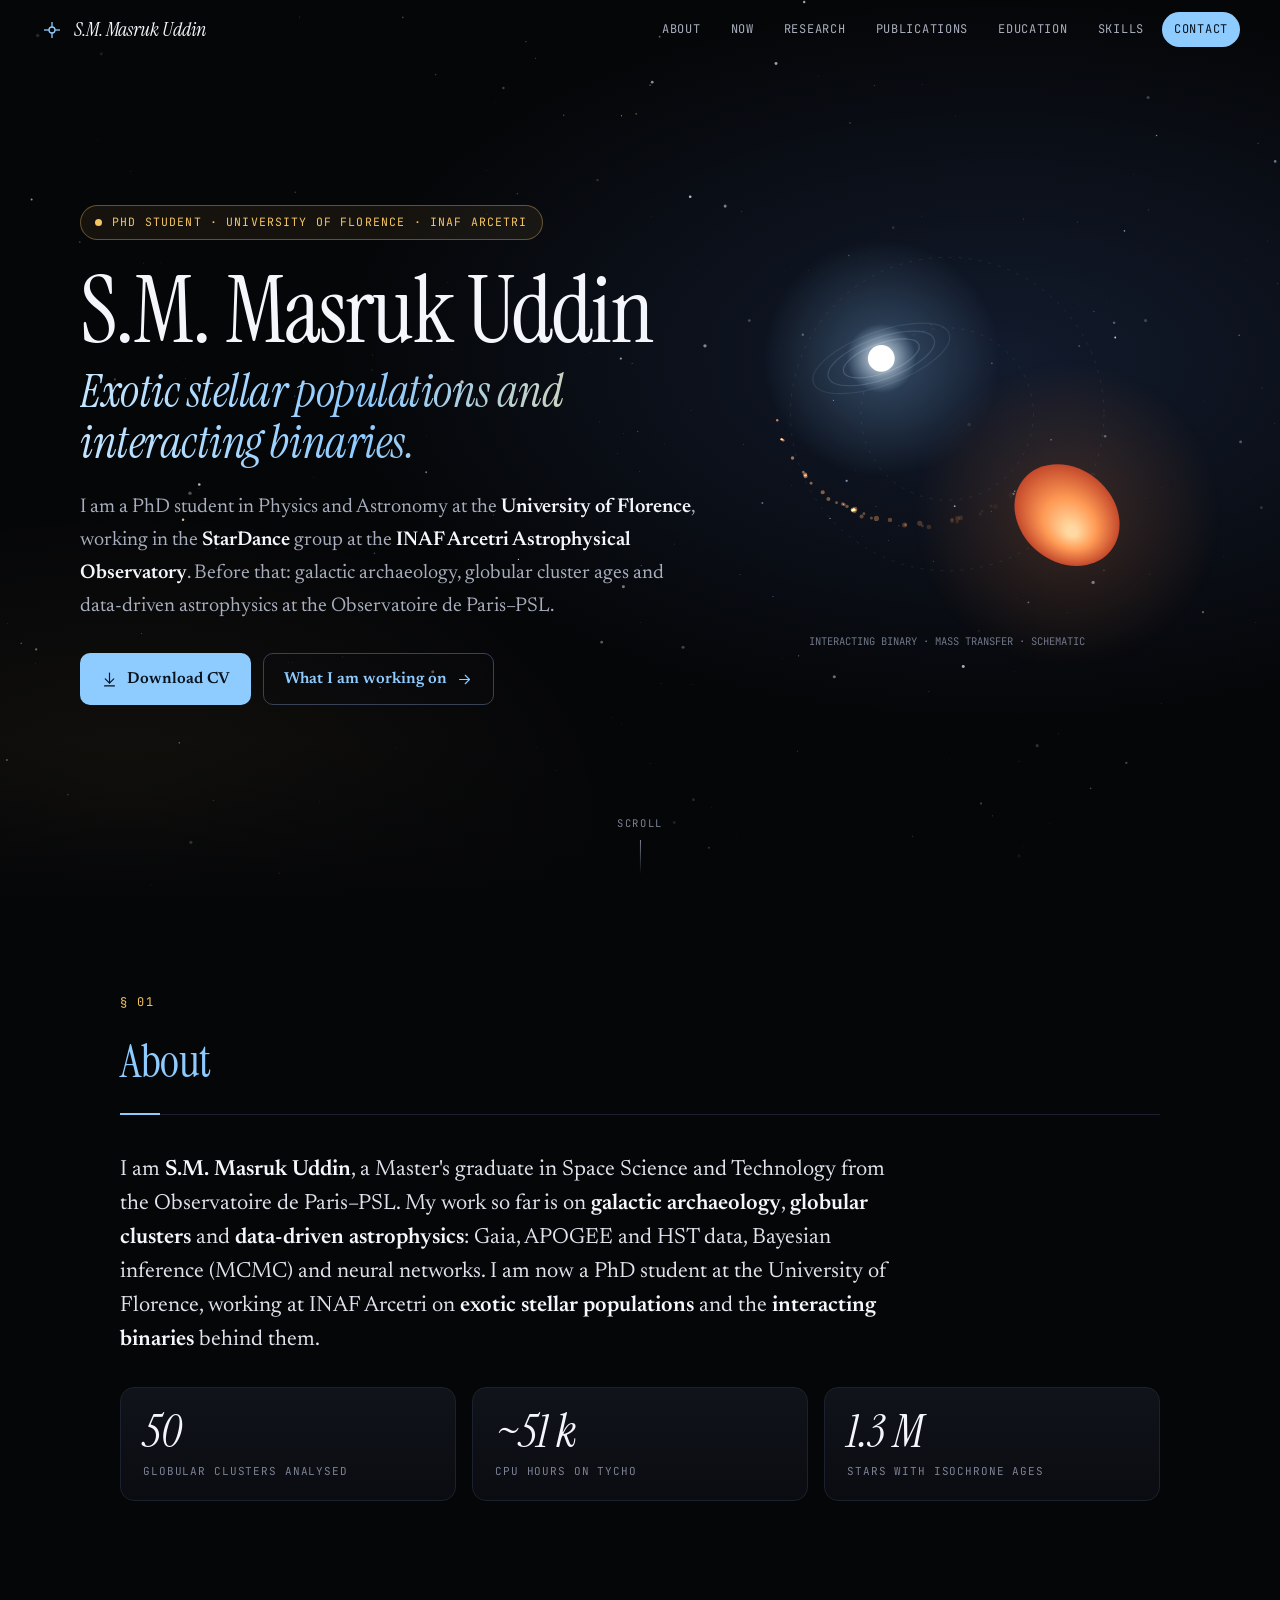
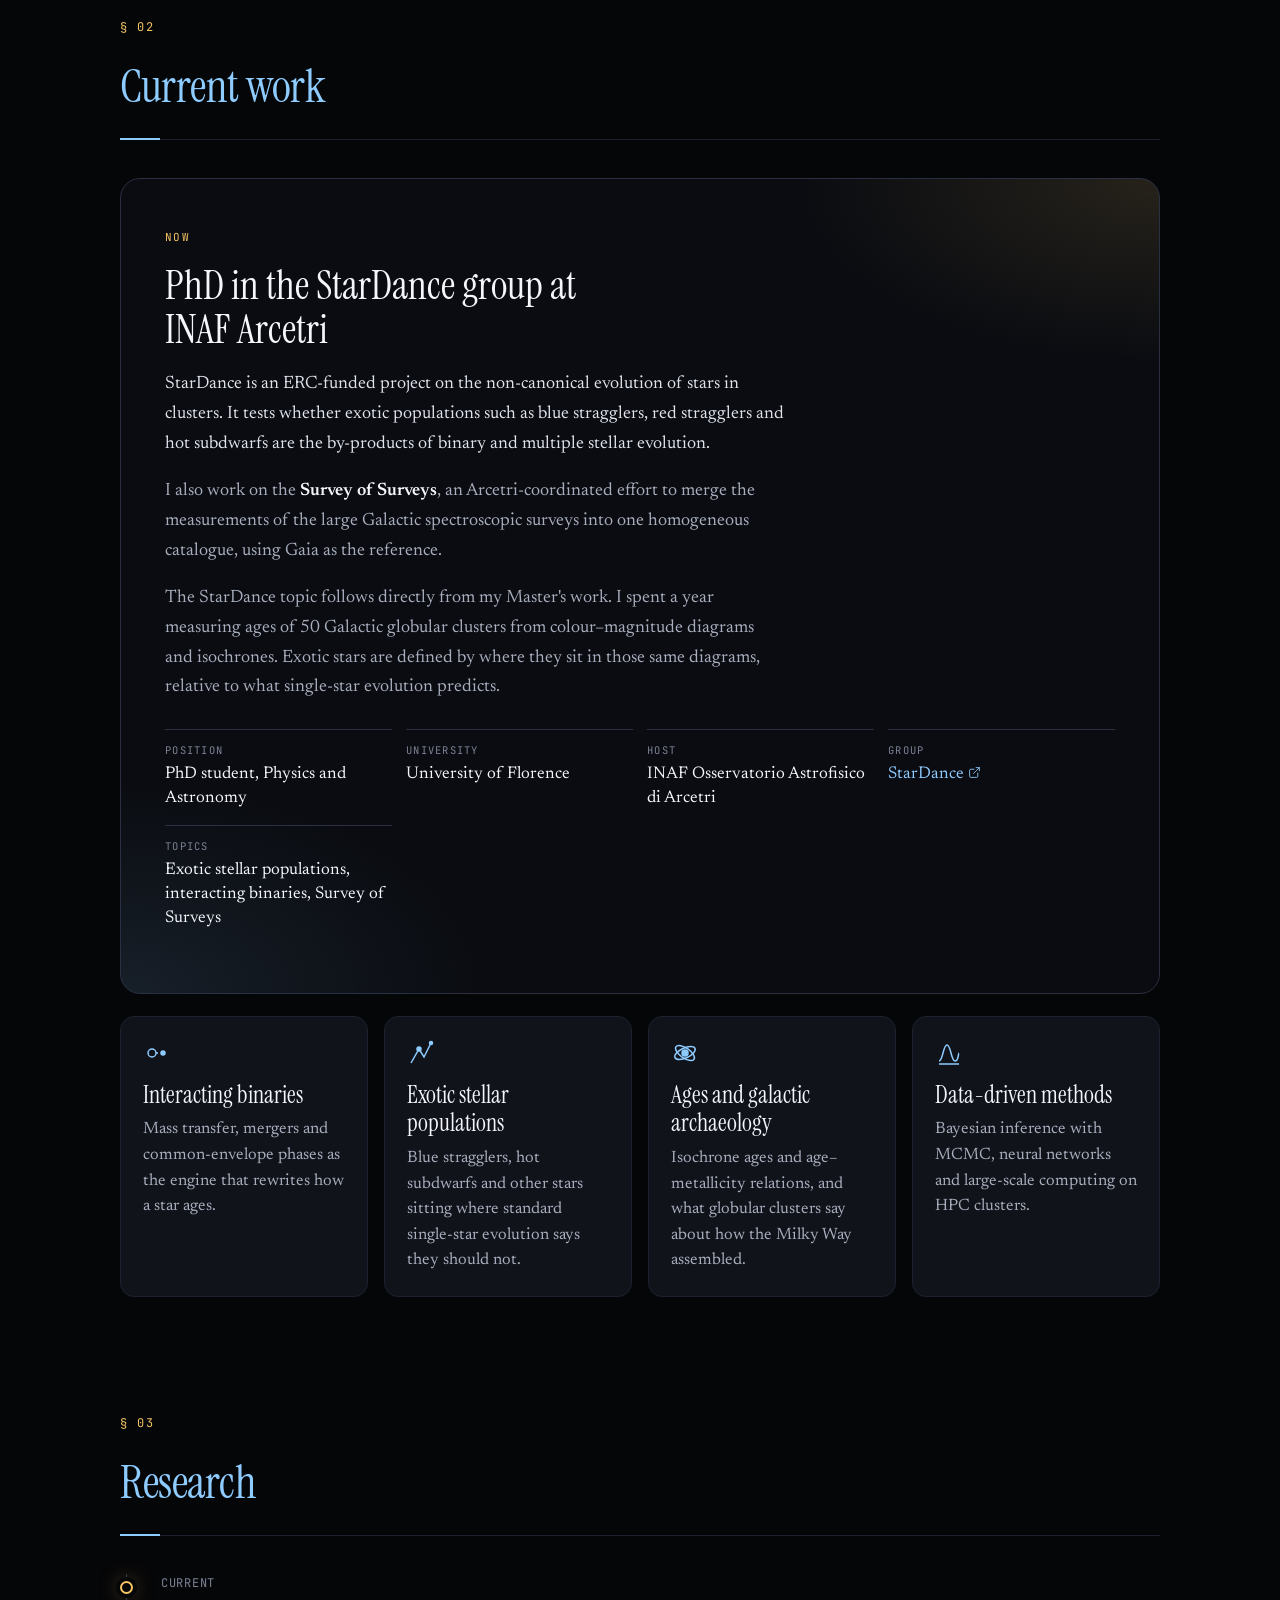
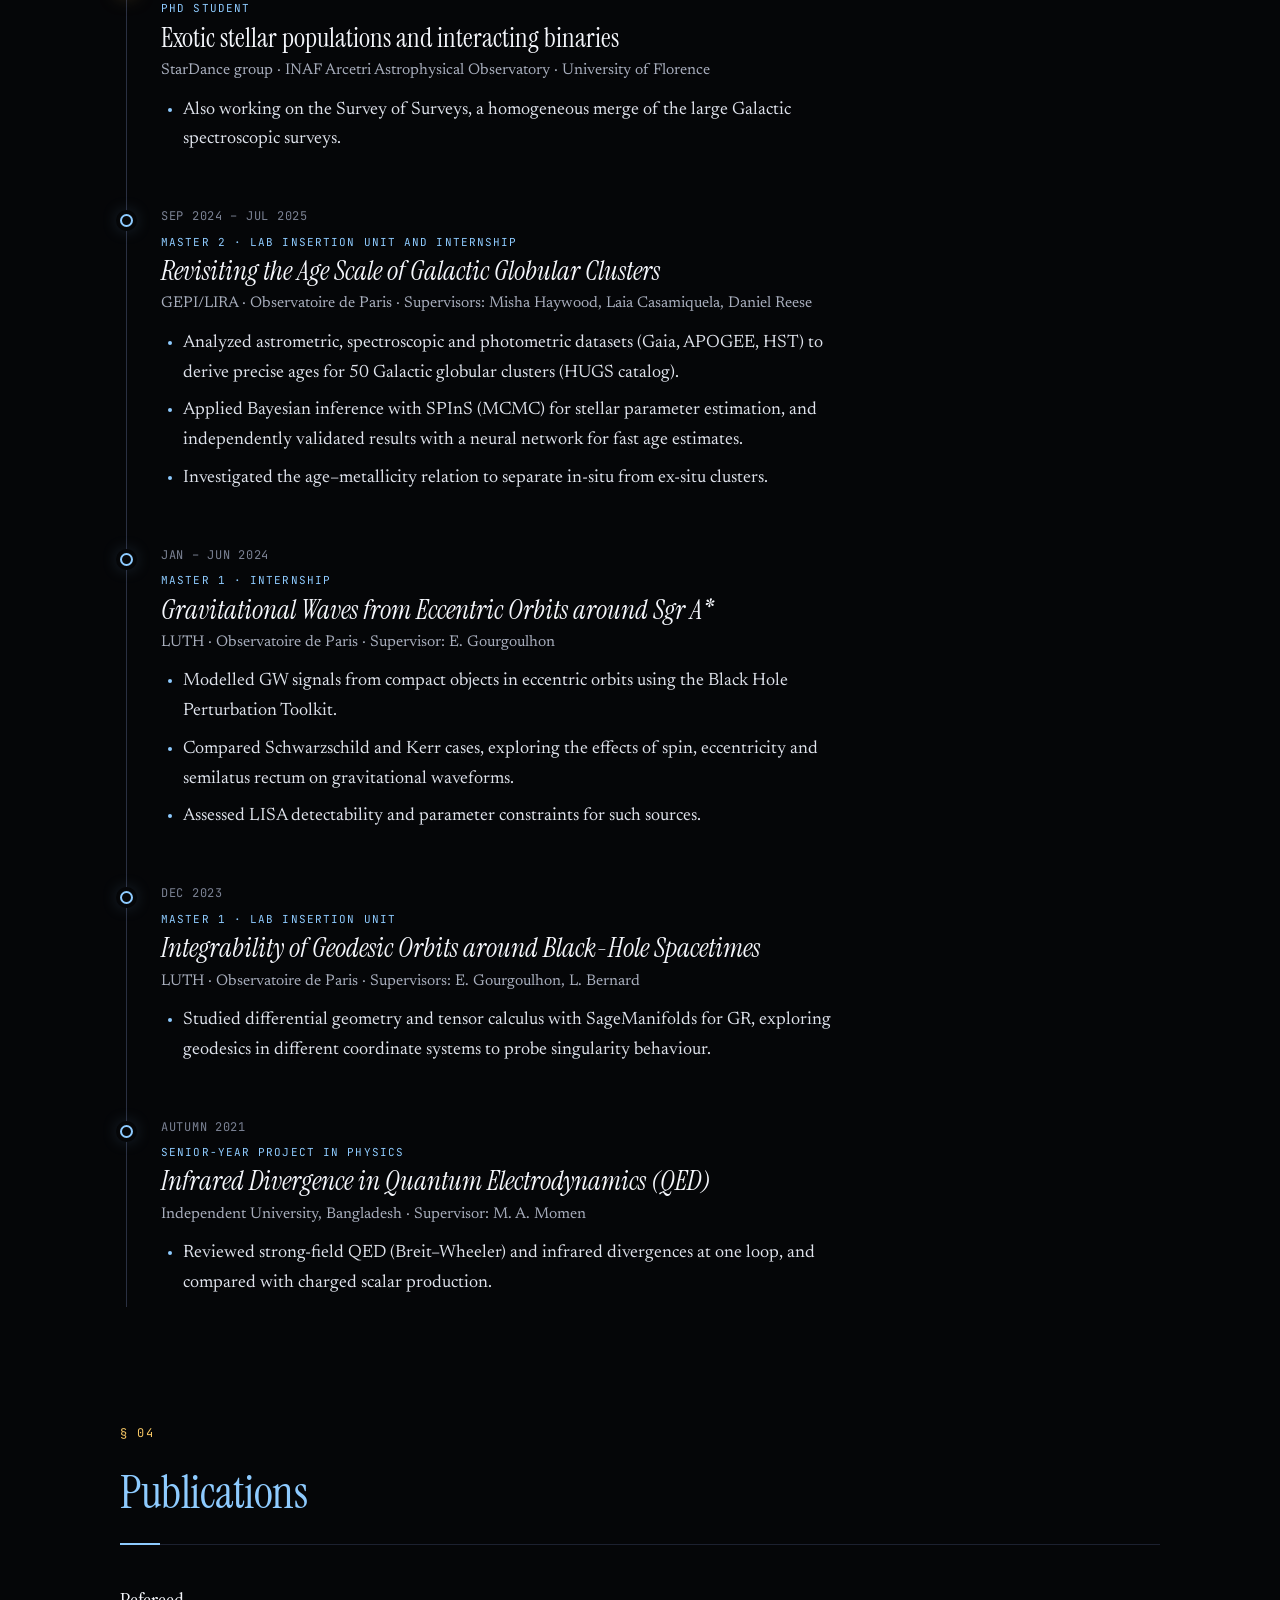
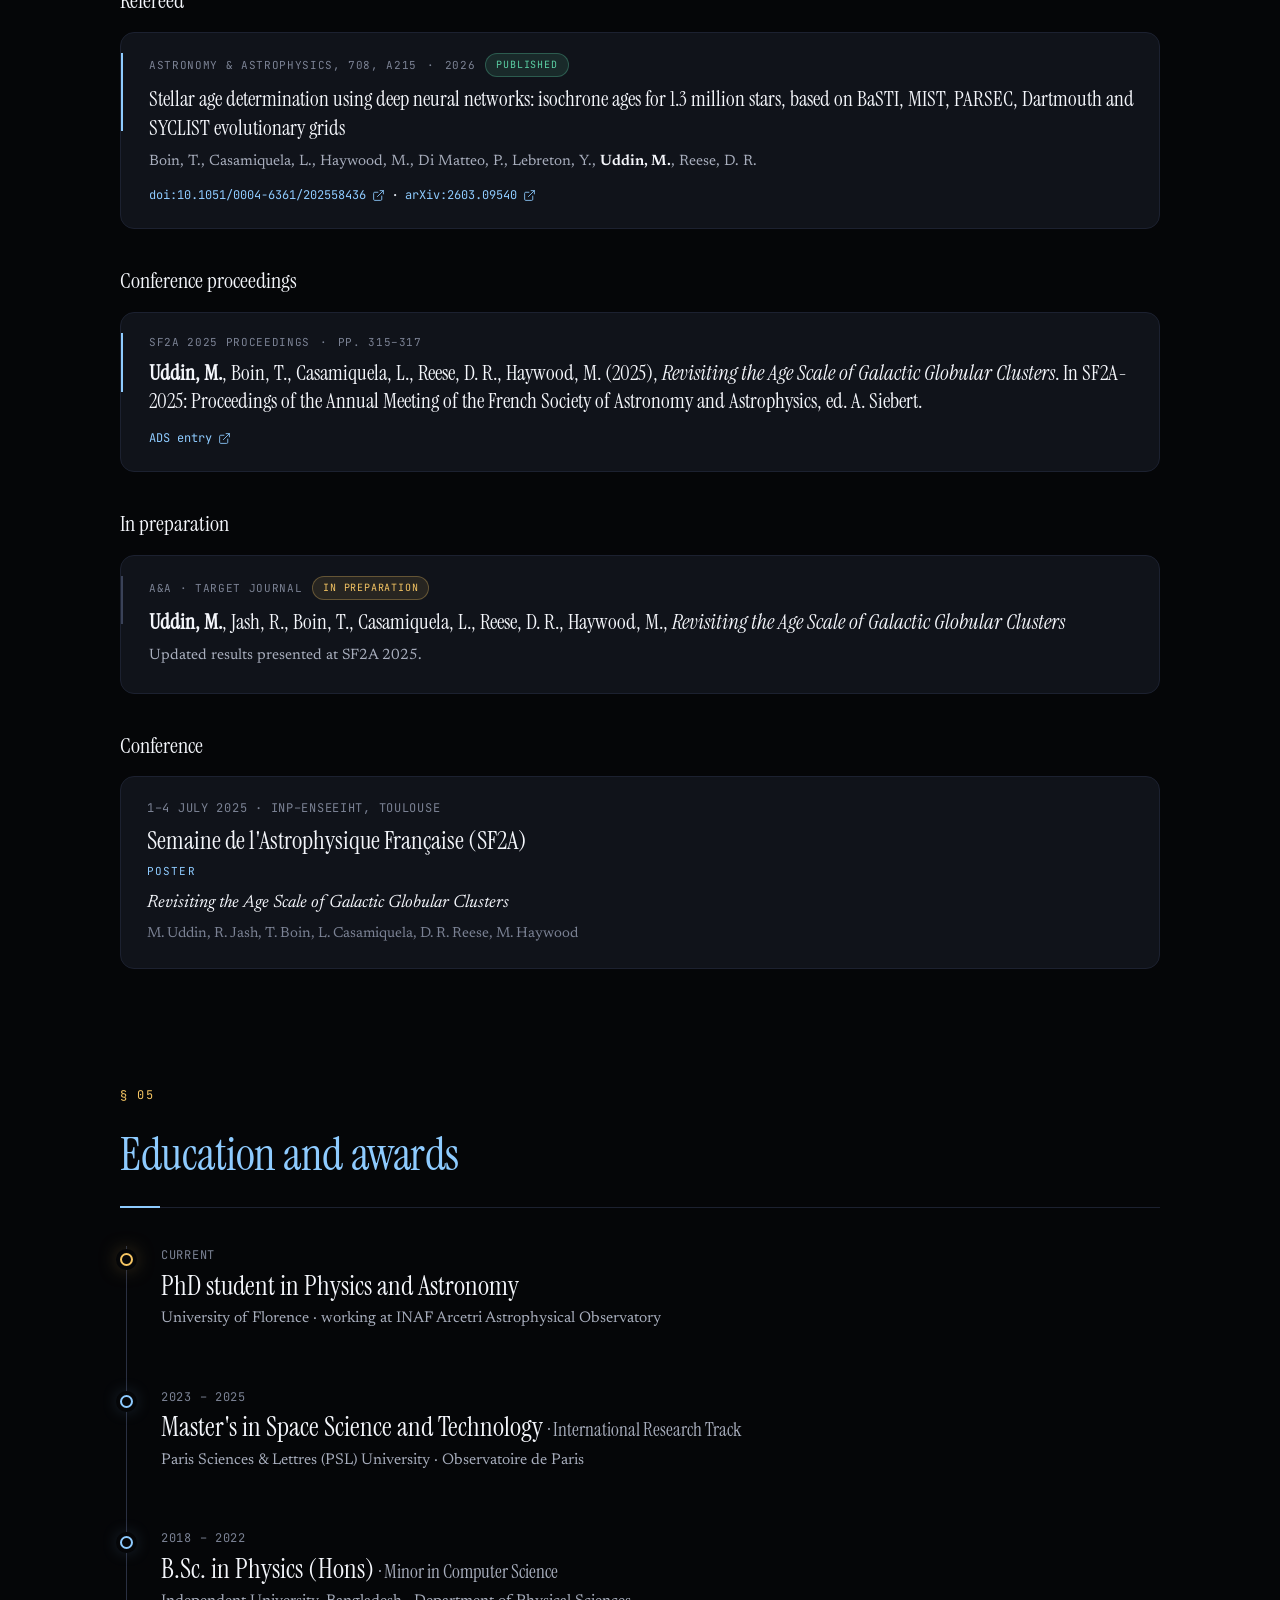
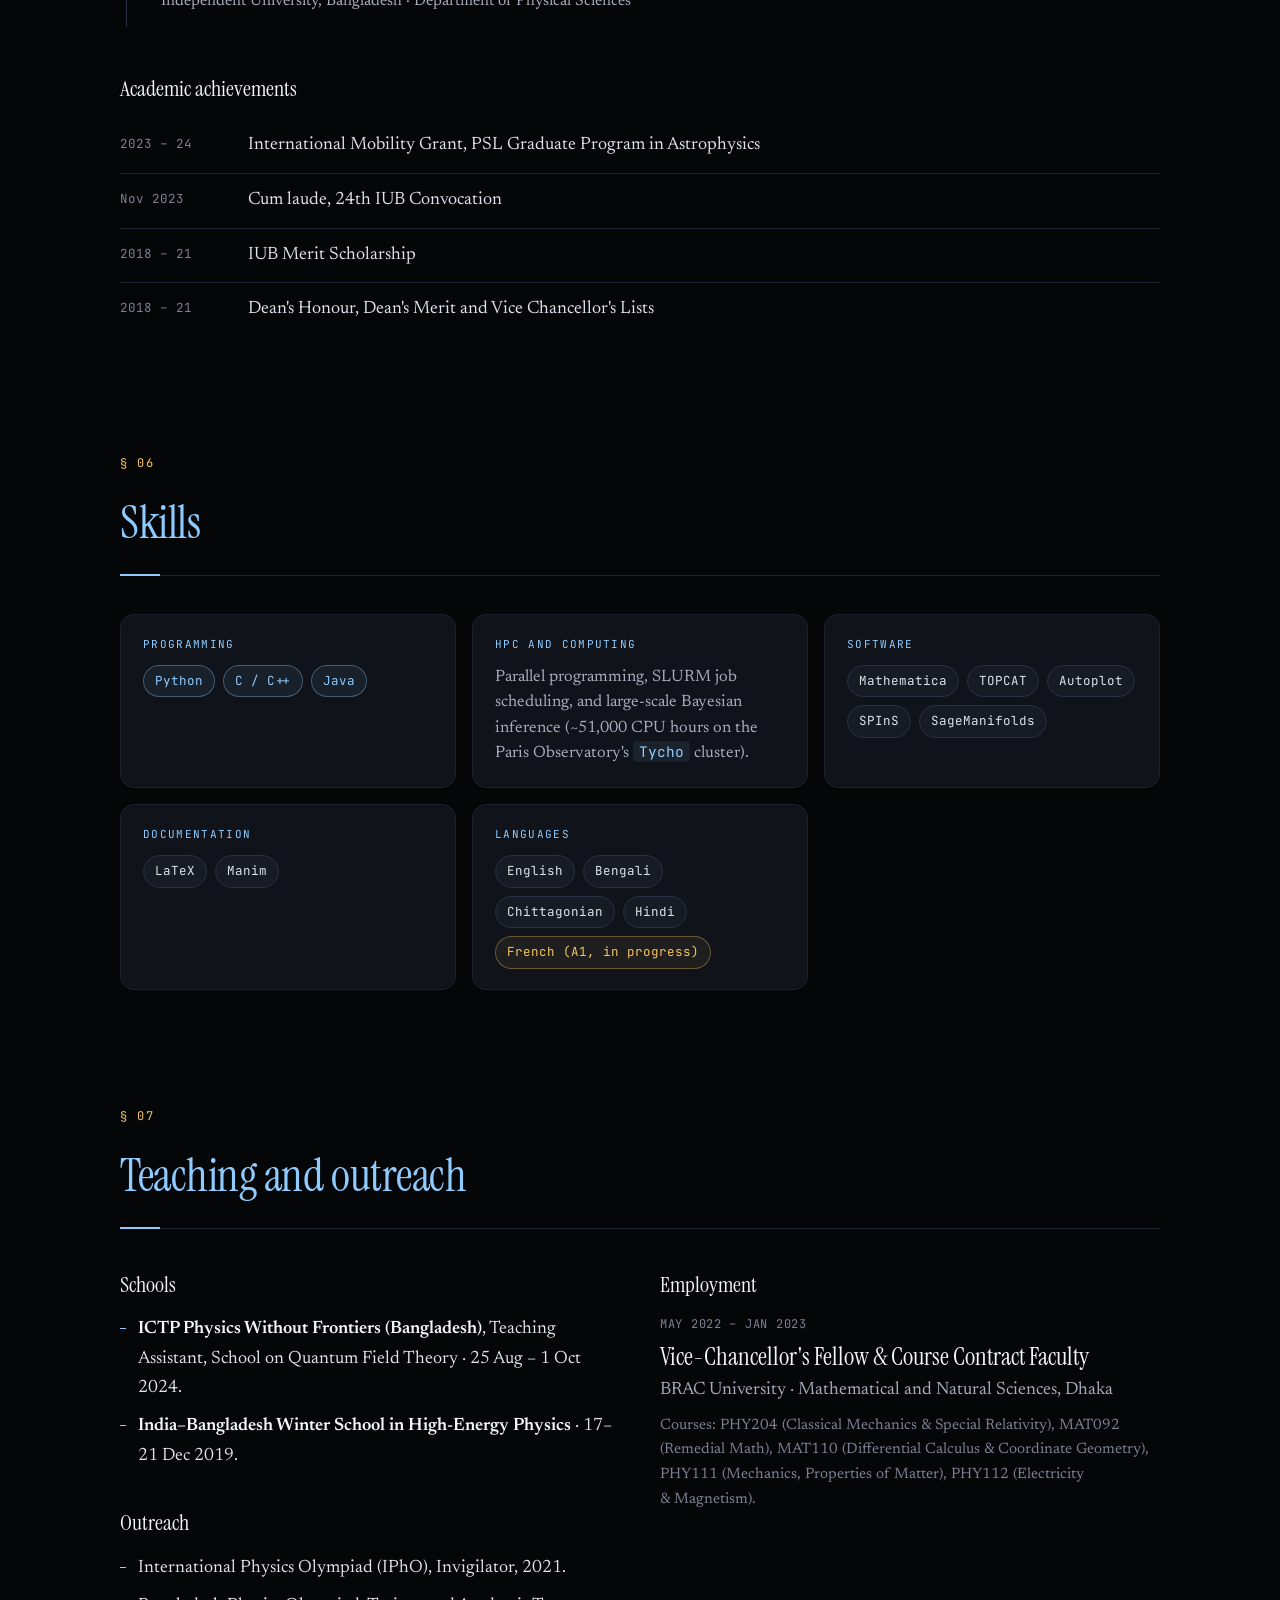
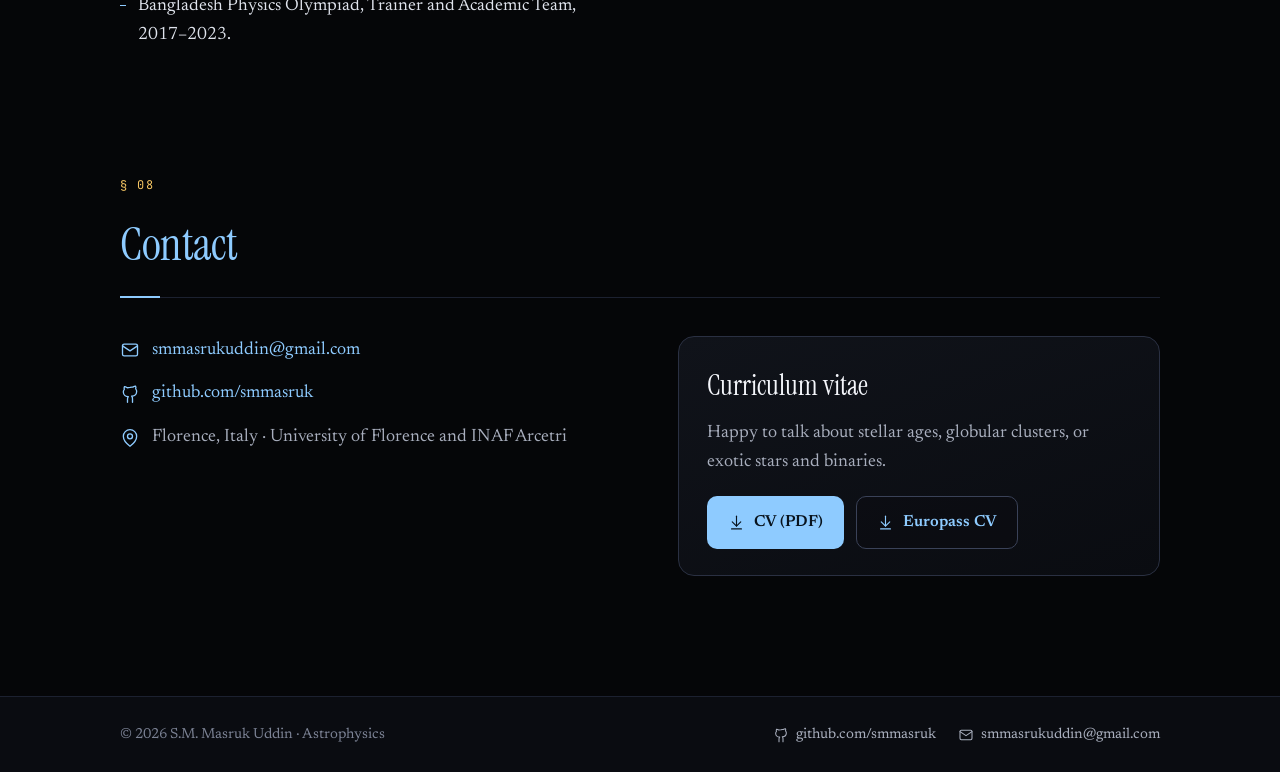
==== commit 2c7cce69: "Present PhD as current; add Survey of Surveys, published A&A paper, ADS link - Reword hero, About an" ====
--- a/index.html
+++ b/index.html
@@ -4,10 +4,10 @@
   <meta charset="utf-8">
   <meta name="viewport" content="width=device-width, initial-scale=1">
   <title>S.M. Masruk Uddin · Astrophysics</title>
-  <meta name="description" content="S.M. Masruk Uddin, astrophysicist. Joining the StarDance group at INAF Arcetri (Florence) for a PhD on exotic stellar populations and interacting binaries. Previously galactic archaeology and globular cluster ages at the Observatoire de Paris–PSL.">
+  <meta name="description" content="S.M. Masruk Uddin, PhD student in Physics and Astronomy at the University of Florence, working at INAF Arcetri in the StarDance group on exotic stellar populations and interacting binaries, and on the Survey of Surveys. Previously galactic archaeology and globular cluster ages at the Observatoire de Paris–PSL.">
   <meta name="theme-color" content="#050608">
   <meta property="og:title" content="S.M. Masruk Uddin · Astrophysics">
-  <meta property="og:description" content="PhD on exotic stellar populations and interacting binaries with the StarDance group at INAF Arcetri, Florence.">
+  <meta property="og:description" content="PhD student at the University of Florence and INAF Arcetri: exotic stellar populations, interacting binaries, StarDance and the Survey of Surveys.">
   <meta property="og:type" content="website">
   <link rel="icon" href="data:image/svg+xml,%3Csvg xmlns='http://www.w3.org/2000/svg' viewBox='0 0 24 24'%3E%3Crect width='24' height='24' rx='5' fill='%23050608'/%3E%3Cg stroke='%238ecbff' stroke-width='1.4' fill='none'%3E%3Cline x1='4' y1='12' x2='20' y2='12'/%3E%3Cline x1='12' y1='4' x2='12' y2='20'/%3E%3Ccircle cx='12' cy='12' r='3' fill='%23050608'/%3E%3C/g%3E%3C/svg%3E">
   <link rel="preload" href="assets/fonts/5230314c-20a8-40a6-b61a-e37b14f09d9e.woff2" as="font" type="font/woff2" crossorigin>
@@ -41,7 +41,7 @@
     </a>
     <div class="nav-links" id="navLinks">
       <a href="#about">About</a>
-      <a href="#next">Next</a>
+      <a href="#now">Now</a>
       <a href="#research">Research</a>
       <a href="#publications">Publications</a>
       <a href="#education">Education</a>
@@ -57,15 +57,16 @@
     <canvas id="sky" aria-hidden="true"></canvas>
     <div class="hero-inner">
       <div class="hero-copy">
-        <span class="pill"><i></i> PhD position · INAF Arcetri · Florence</span>
+        <span class="pill"><i></i> PhD student · University of Florence · INAF Arcetri</span>
         <h1>S.M. Masruk Uddin <em>Exotic stellar populations and interacting binaries.</em></h1>
         <p class="lede">
-          I am joining the <strong>StarDance</strong> group at the <strong>INAF Arcetri Astrophysical Observatory</strong> in Florence for a PhD.
-          Before that: galactic archaeology, globular cluster ages and data-driven astrophysics at the Observatoire de Paris–PSL.
+          I am a PhD student in Physics and Astronomy at the <strong>University of Florence</strong>, working in the <strong>StarDance</strong> group
+          at the <strong>INAF Arcetri Astrophysical Observatory</strong>. Before that: galactic archaeology, globular cluster ages and
+          data-driven astrophysics at the Observatoire de Paris–PSL.
         </p>
         <div class="cta">
           <a class="btn btn-primary" href="Masruk_CV.pdf" download><svg width="17" height="17"><use href="#i-dl"/></svg> Download CV</a>
-          <a class="btn btn-ghost" href="#next">What I am working on next <svg width="17" height="17"><use href="#i-arrow"/></svg></a>
+          <a class="btn btn-ghost" href="#now">What I am working on <svg width="17" height="17"><use href="#i-arrow"/></svg></a>
         </div>
       </div>
     </div>
@@ -80,7 +81,7 @@
         I am <strong>S.M. Masruk Uddin</strong>, a Master's graduate in Space Science and Technology from the Observatoire de Paris–PSL.
         My work so far is on <strong>galactic archaeology</strong>, <strong>globular clusters</strong> and <strong>data-driven astrophysics</strong>:
         Gaia, APOGEE and HST data, Bayesian inference (MCMC) and neural networks.
-        Next, I am moving to Florence to study <strong>exotic stellar populations</strong> and the <strong>interacting binaries</strong> behind them.
+        I am now a PhD student at the University of Florence, working at INAF Arcetri on <strong>exotic stellar populations</strong> and the <strong>interacting binaries</strong> behind them.
       </p>
       <div class="kpis reveal">
         <div class="kpi"><b data-to="50">50</b><span>Globular clusters analysed</span></div>
@@ -89,24 +90,29 @@
       </div>
     </section>
 
-    <section id="next">
-      <div class="head reveal"><span class="num">§ 02</span><h2>What's next</h2></div>
+    <section id="now">
+      <div class="head reveal"><span class="num">§ 02</span><h2>Current work</h2></div>
       <div class="phd reveal">
-        <span class="tag">New chapter</span>
-        <h3>PhD in the StarDance group, INAF Arcetri, Florence</h3>
+        <span class="tag">Now</span>
+        <h3>PhD in the StarDance group at INAF Arcetri</h3>
         <p>
           StarDance is an ERC-funded project on the non-canonical evolution of stars in clusters. It tests whether exotic populations such as
           blue stragglers, red stragglers and hot subdwarfs are the by-products of binary and multiple stellar evolution.
         </p>
         <p class="dim">
-          This follows directly from my Master's work. I spent a year measuring ages of 50 Galactic globular clusters from colour–magnitude diagrams
+          I also work on the <strong>Survey of Surveys</strong>, an Arcetri-coordinated effort to merge the measurements of the large Galactic spectroscopic
+          surveys into one homogeneous catalogue, using Gaia as the reference.
+        </p>
+        <p class="dim">
+          The StarDance topic follows directly from my Master's work. I spent a year measuring ages of 50 Galactic globular clusters from colour–magnitude diagrams
           and isochrones. Exotic stars are defined by where they sit in those same diagrams, relative to what single-star evolution predicts.
         </p>
         <dl class="facts">
-          <div class="fact"><dt>Position</dt><dd>PhD student, astrophysics</dd></div>
-          <div class="fact"><dt>Host</dt><dd>INAF Osservatorio Astrofisico di Arcetri, Florence</dd></div>
-          <div class="fact"><dt>Group</dt><dd><a href="https://stardance.inaf.it" target="_blank" rel="noreferrer">StarDance <svg width="13" height="13" style="display:inline;vertical-align:-1px"><use href="#i-ext"/></svg></a></dd></div>
-          <div class="fact"><dt>Topic</dt><dd>Exotic stellar populations, interacting binaries</dd></div>
+          <div class="fact"><dt>Position</dt><dd>PhD student, Physics and Astronomy</dd></div>
+          <div class="fact"><dt>University</dt><dd>University of Florence</dd></div>
+          <div class="fact"><dt>Host</dt><dd>INAF Osservatorio Astrofisico di Arcetri</dd></div>
+          <div class="fact"><dt>Group</dt><dd><a href="https://stardance.inaf.it/team" target="_blank" rel="noreferrer">StarDance <svg width="13" height="13" style="display:inline;vertical-align:-1px"><use href="#i-ext"/></svg></a></dd></div>
+          <div class="fact"><dt>Topics</dt><dd>Exotic stellar populations, interacting binaries, Survey of Surveys</dd></div>
         </dl>
       </div>
 
@@ -138,10 +144,13 @@
       <div class="head reveal"><span class="num">§ 03</span><h2>Research</h2></div>
       <div class="tl">
         <article class="tl-item now reveal">
-          <div class="when">Upcoming</div>
-          <div class="role">PhD in Astrophysics</div>
+          <div class="when">Current</div>
+          <div class="role">PhD student</div>
           <h3>Exotic stellar populations and interacting binaries</h3>
-          <div class="where">StarDance group · INAF Arcetri Astrophysical Observatory, Florence</div>
+          <div class="where">StarDance group · INAF Arcetri Astrophysical Observatory · University of Florence</div>
+          <ul>
+            <li>Also working on the Survey of Surveys, a homogeneous merge of the large Galactic spectroscopic surveys.</li>
+          </ul>
         </article>
 
         <article class="tl-item reveal">
@@ -195,9 +204,11 @@
 
       <h3 class="sub reveal">Refereed</h3>
       <article class="pub reveal">
-        <div class="meta"><span>Astronomy &amp; Astrophysics</span><span>·</span><span>2026</span><span class="badge ok">Accepted</span></div>
-        <h4>Stellar Age Determination Using Deep Neural Networks: isochrone ages for 1.3 million stars, based on BaSTI, MIST, PARSEC, Dartmouth and SYCLIST evolutionary grids</h4>
-        <p class="authors">Boin, T., Casamiquela, L., Haywood, M., Di Matteo, P., Lebreton, Y., Reese, D. R., <strong>Uddin, M.</strong></p>
+        <div class="meta"><span>Astronomy &amp; Astrophysics, 708, A215</span><span>·</span><span>2026</span><span class="badge ok">Published</span></div>
+        <h4>Stellar age determination using deep neural networks: isochrone ages for 1.3 million stars, based on BaSTI, MIST, PARSEC, Dartmouth and SYCLIST evolutionary grids</h4>
+        <p class="authors">Boin, T., Casamiquela, L., Haywood, M., Di Matteo, P., Lebreton, Y., <strong>Uddin, M.</strong>, Reese, D. R.</p>
+        <a class="link" href="https://doi.org/10.1051/0004-6361/202558436" target="_blank" rel="noreferrer">doi:10.1051/0004-6361/202558436 <svg width="13" height="13"><use href="#i-ext"/></svg></a>
+        &nbsp;·&nbsp;
         <a class="link" href="https://arxiv.org/abs/2603.09540" target="_blank" rel="noreferrer">arXiv:2603.09540 <svg width="13" height="13"><use href="#i-ext"/></svg></a>
       </article>
 
@@ -205,6 +216,7 @@
       <article class="pub reveal">
         <div class="meta"><span>SF2A 2025 Proceedings</span><span>·</span><span>pp. 315–317</span></div>
         <h4><strong>Uddin, M.</strong>, Boin, T., Casamiquela, L., Reese, D. R., Haywood, M. (2025), <em>Revisiting the Age Scale of Galactic Globular Clusters</em>. In SF2A-2025: Proceedings of the Annual Meeting of the French Society of Astronomy and Astrophysics, ed. A. Siebert.</h4>
+        <a class="link" href="https://ui.adsabs.harvard.edu/abs/2025sf2a.conf..315U/abstract" target="_blank" rel="noreferrer">ADS entry <svg width="13" height="13"><use href="#i-ext"/></svg></a>
       </article>
 
       <h3 class="sub reveal">In preparation</h3>
@@ -227,6 +239,11 @@
     <section id="education">
       <div class="head reveal"><span class="num">§ 05</span><h2>Education and awards</h2></div>
       <div class="tl">
+        <article class="tl-item now reveal">
+          <div class="when">Current</div>
+          <h3>PhD student in Physics and Astronomy</h3>
+          <div class="where">University of Florence · working at INAF Arcetri Astrophysical Observatory</div>
+        </article>
         <article class="tl-item reveal">
           <div class="when">2023 – 2025</div>
           <h3>Master's in Space Science and Technology <span class="dim" style="font-size:.72em">· International Research Track</span></h3>
@@ -289,7 +306,7 @@
         <div class="rows reveal">
           <div class="row"><svg width="20" height="20"><use href="#i-mail"/></svg><a href="mailto:smmasrukuddin@gmail.com">smmasrukuddin@gmail.com</a></div>
           <div class="row"><svg width="20" height="20"><use href="#i-gh"/></svg><a href="https://github.com/smmasruk" target="_blank" rel="noreferrer">github.com/smmasruk</a></div>
-          <div class="row"><svg width="20" height="20"><use href="#i-pin"/></svg><span class="dim">Paris, France · moving to Florence, Italy</span></div>
+          <div class="row"><svg width="20" height="20"><use href="#i-pin"/></svg><span class="dim">Florence, Italy · University of Florence and INAF Arcetri</span></div>
         </div>
         <div class="contact-card reveal">
           <h3>Curriculum vitae</h3>
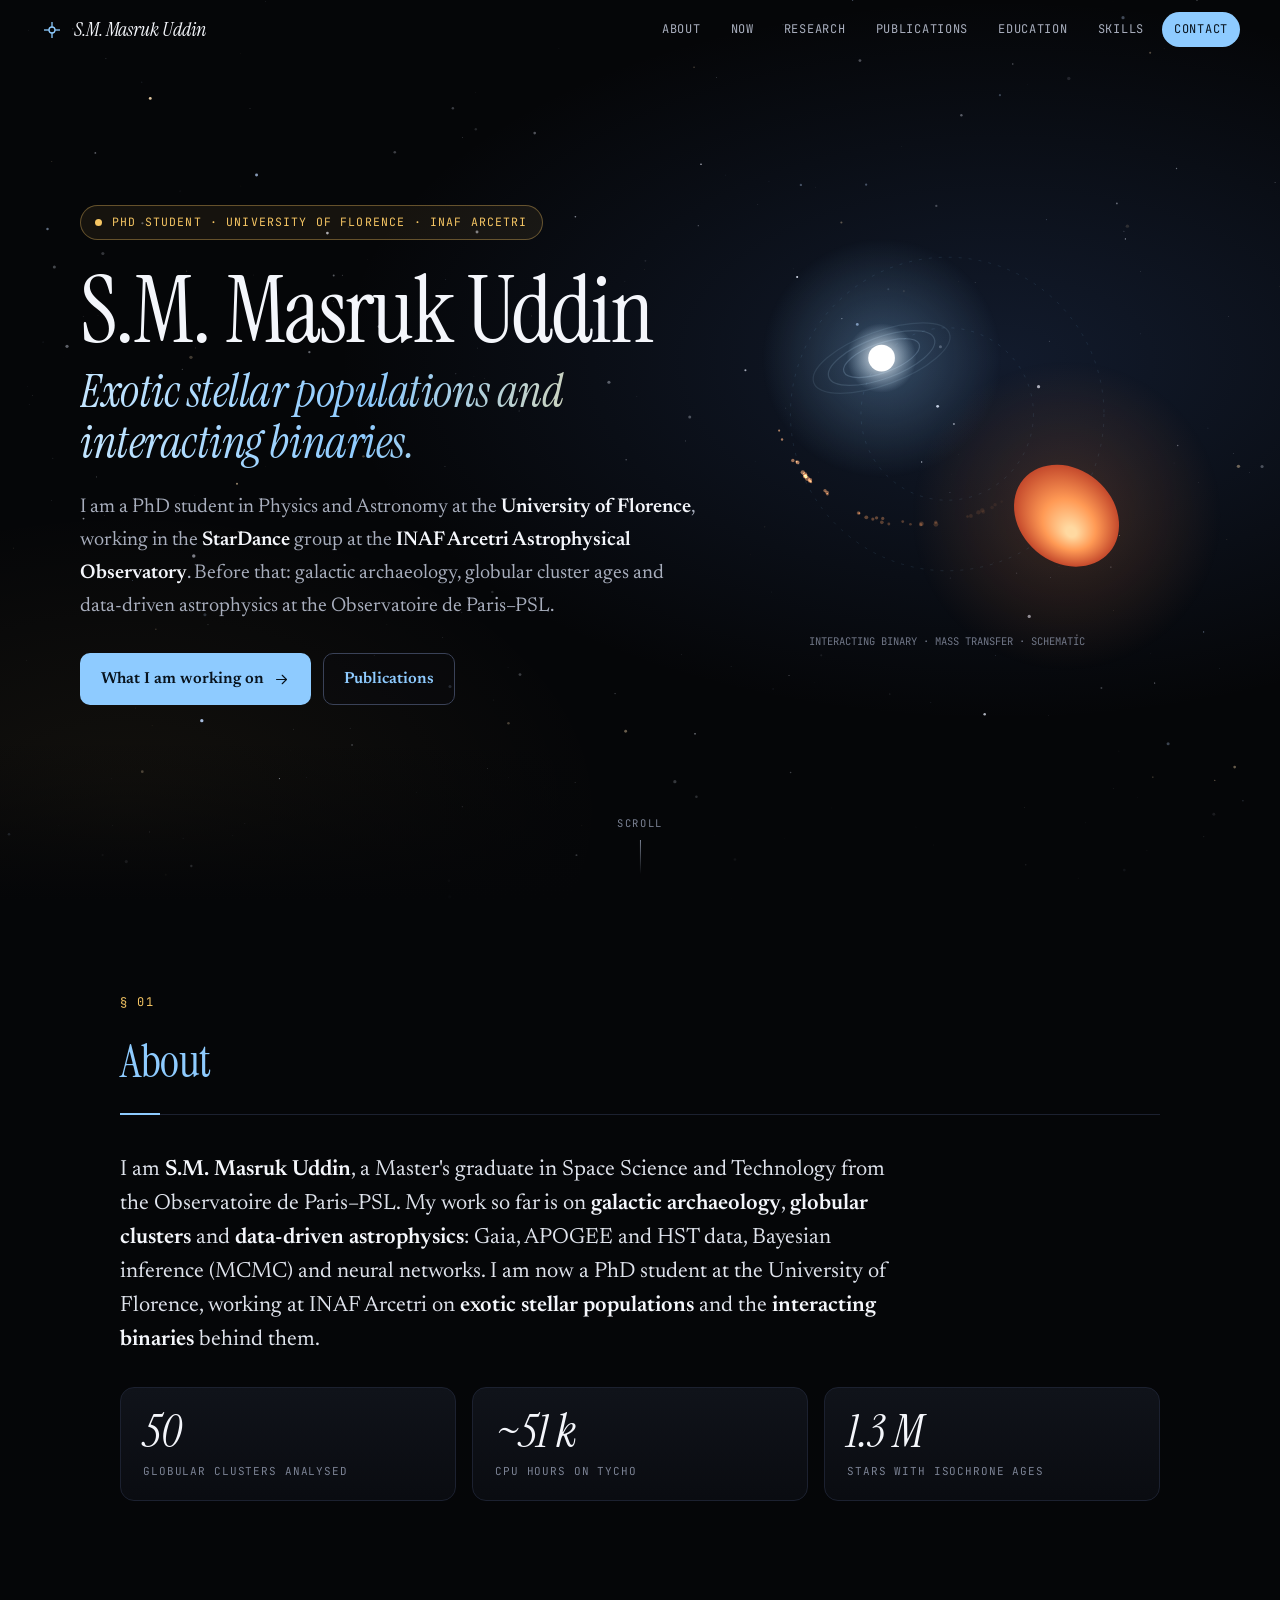
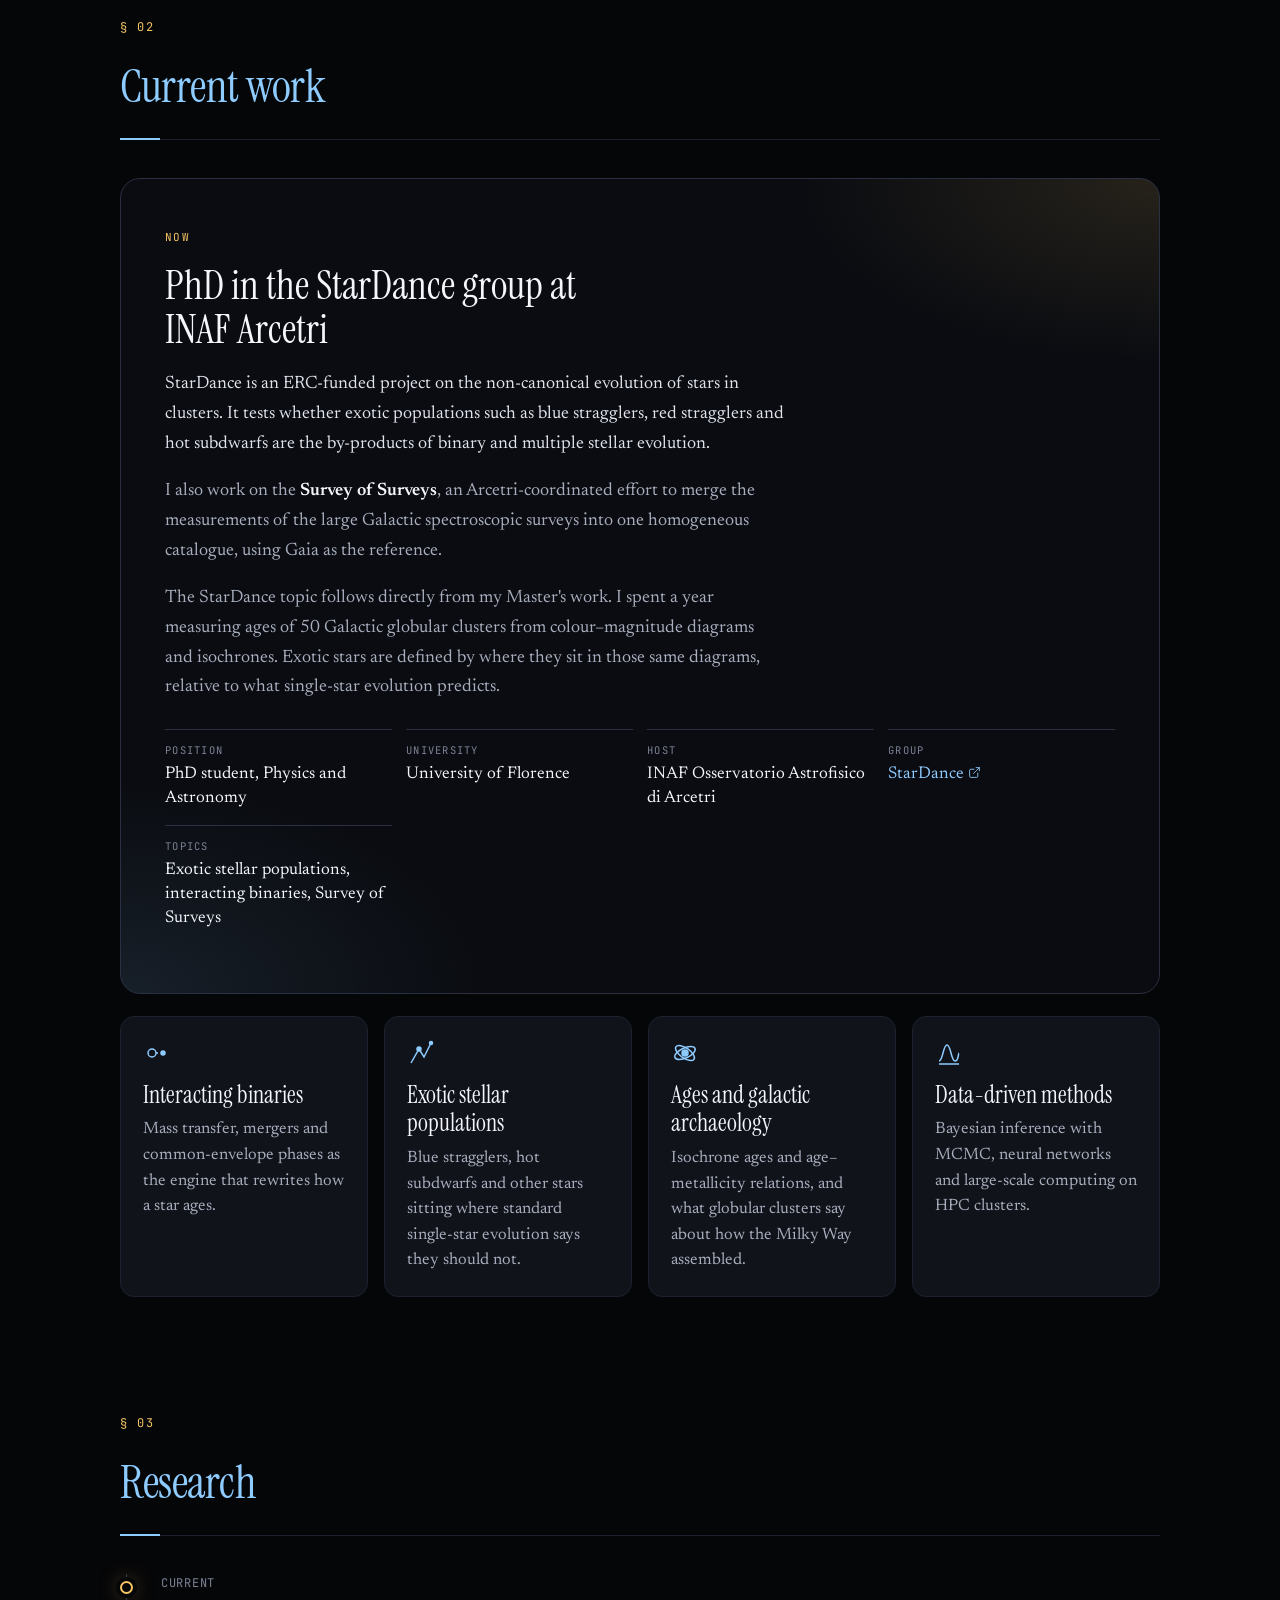
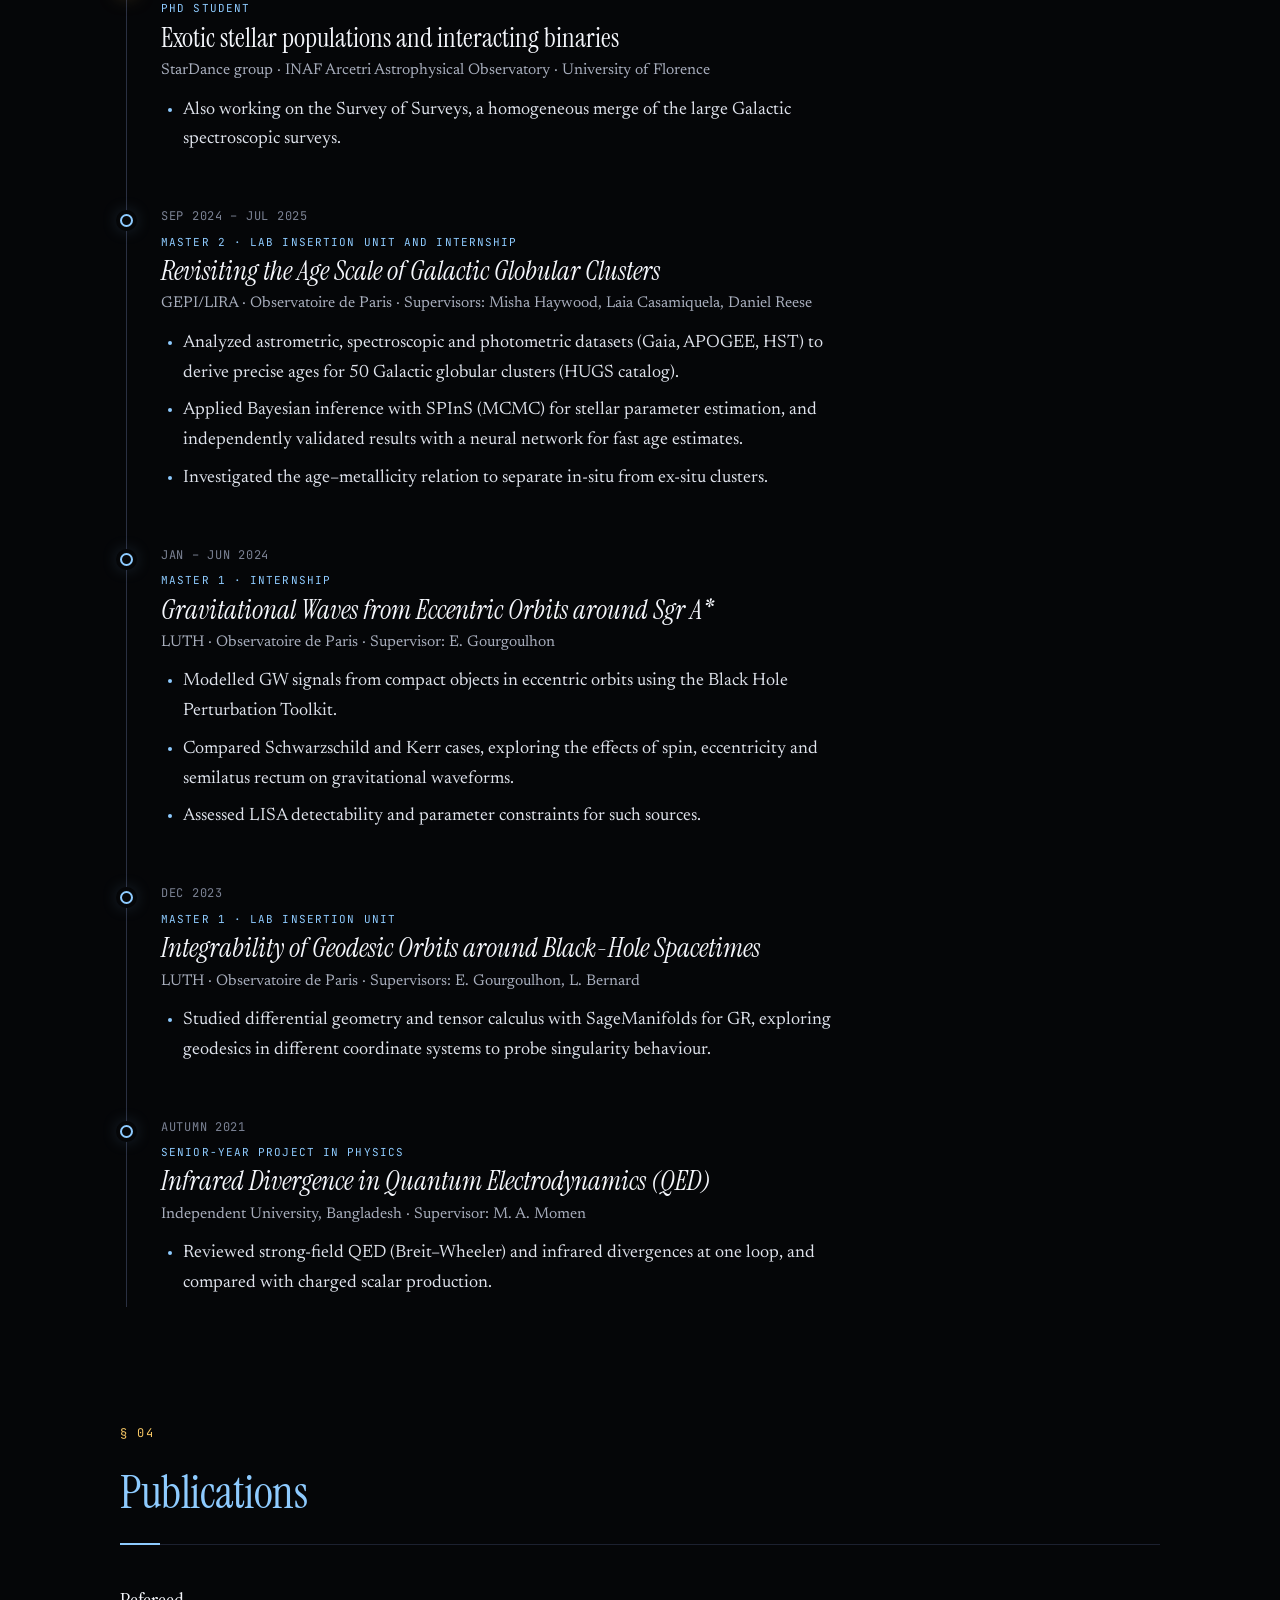
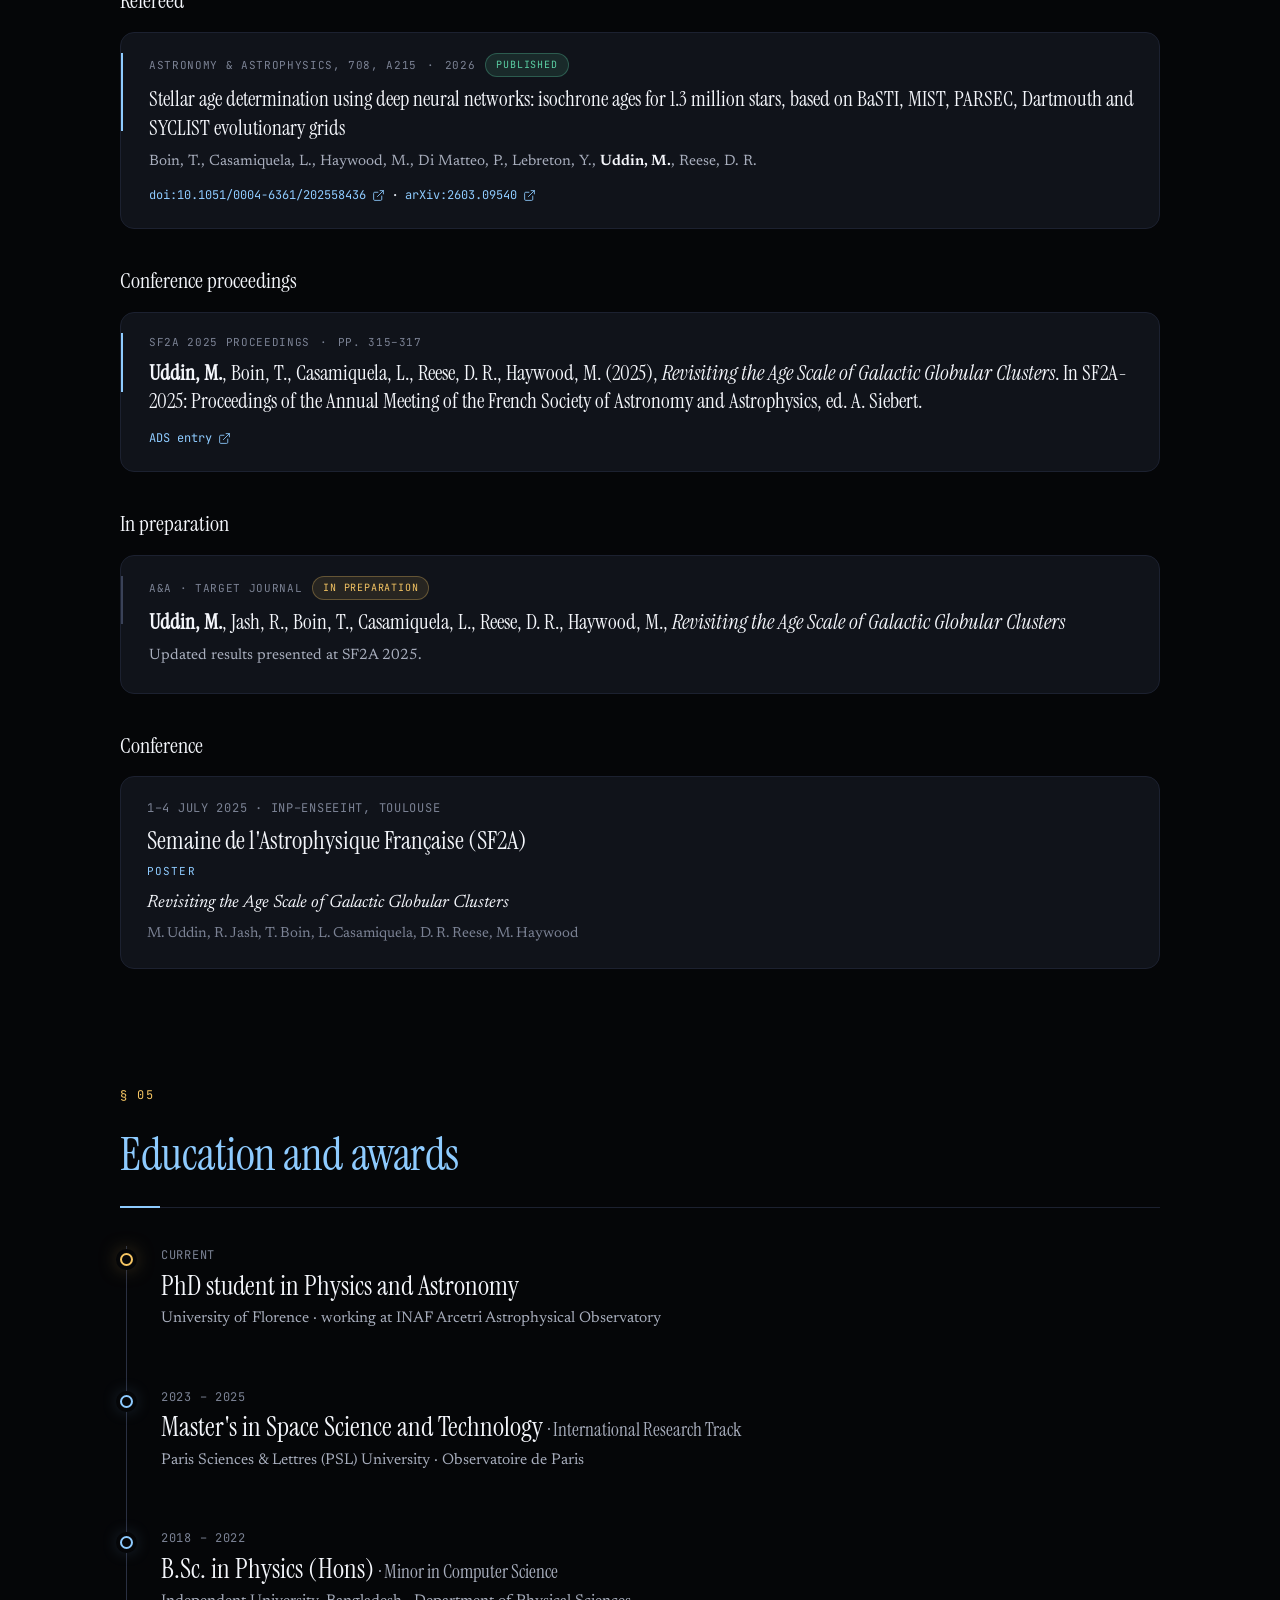
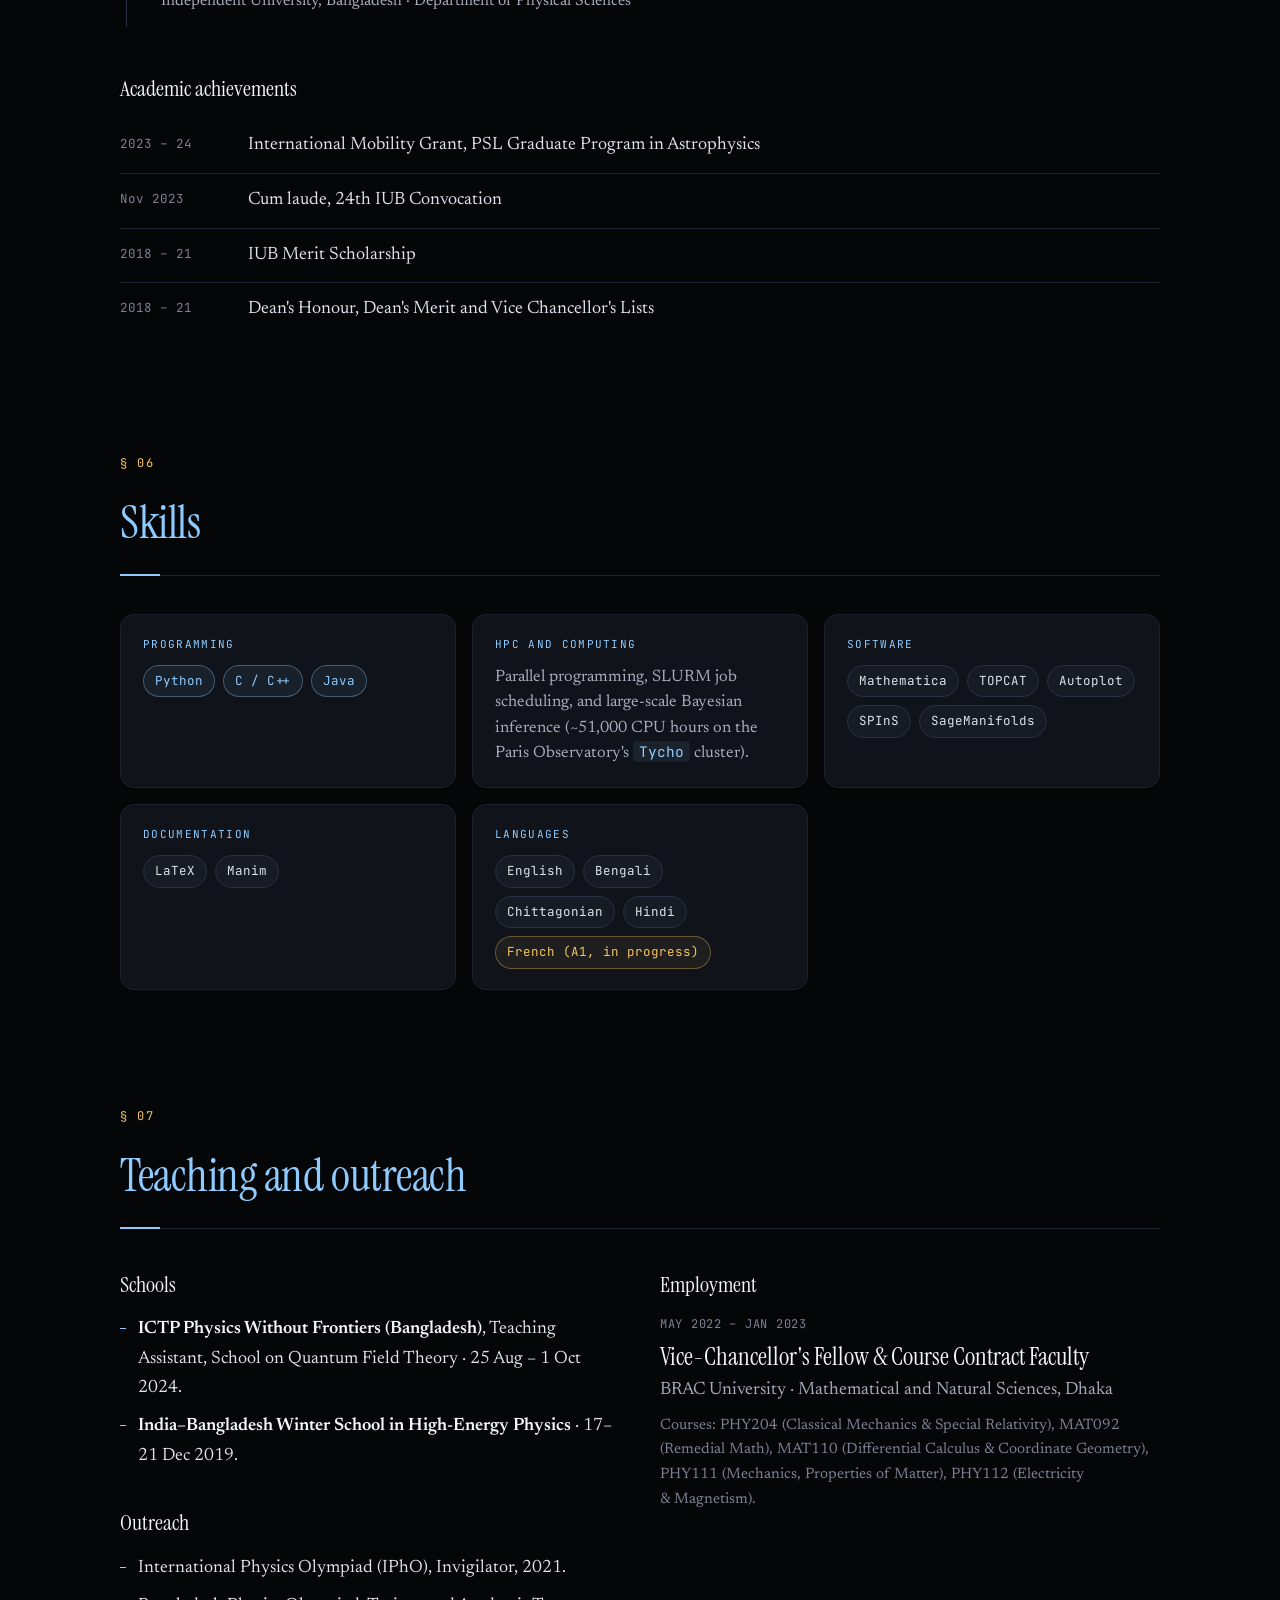
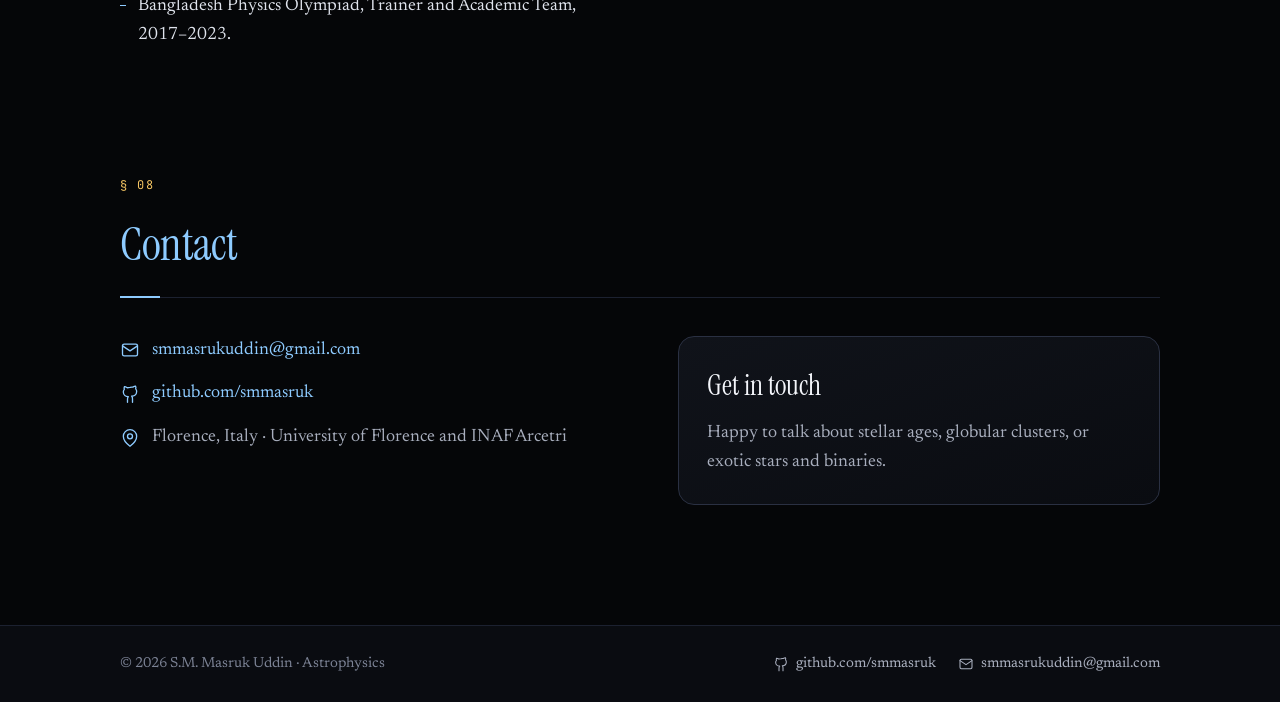
==== commit 12759d42: "Remove CV downloads and the CV PDFs from the site - Drop the Download CV buttons from hero and conta" ====
--- a/index.html
+++ b/index.html
@@ -65,8 +65,8 @@
           data-driven astrophysics at the Observatoire de Paris–PSL.
         </p>
         <div class="cta">
-          <a class="btn btn-primary" href="Masruk_CV.pdf" download><svg width="17" height="17"><use href="#i-dl"/></svg> Download CV</a>
-          <a class="btn btn-ghost" href="#now">What I am working on <svg width="17" height="17"><use href="#i-arrow"/></svg></a>
+          <a class="btn btn-primary" href="#now">What I am working on <svg width="17" height="17"><use href="#i-arrow"/></svg></a>
+          <a class="btn btn-ghost" href="#publications">Publications</a>
         </div>
       </div>
     </div>
@@ -309,12 +309,8 @@
           <div class="row"><svg width="20" height="20"><use href="#i-pin"/></svg><span class="dim">Florence, Italy · University of Florence and INAF Arcetri</span></div>
         </div>
         <div class="contact-card reveal">
-          <h3>Curriculum vitae</h3>
-          <p>Happy to talk about stellar ages, globular clusters, or exotic stars and binaries.</p>
-          <div class="cta">
-            <a class="btn btn-primary" href="Masruk_CV.pdf" download><svg width="17" height="17"><use href="#i-dl"/></svg> CV (PDF)</a>
-            <a class="btn btn-ghost" href="Masruk_Europass_cv.pdf" download><svg width="17" height="17"><use href="#i-dl"/></svg> Europass CV</a>
-          </div>
+          <h3>Get in touch</h3>
+          <p style="margin:0">Happy to talk about stellar ages, globular clusters, or exotic stars and binaries.</p>
         </div>
       </div>
     </section>
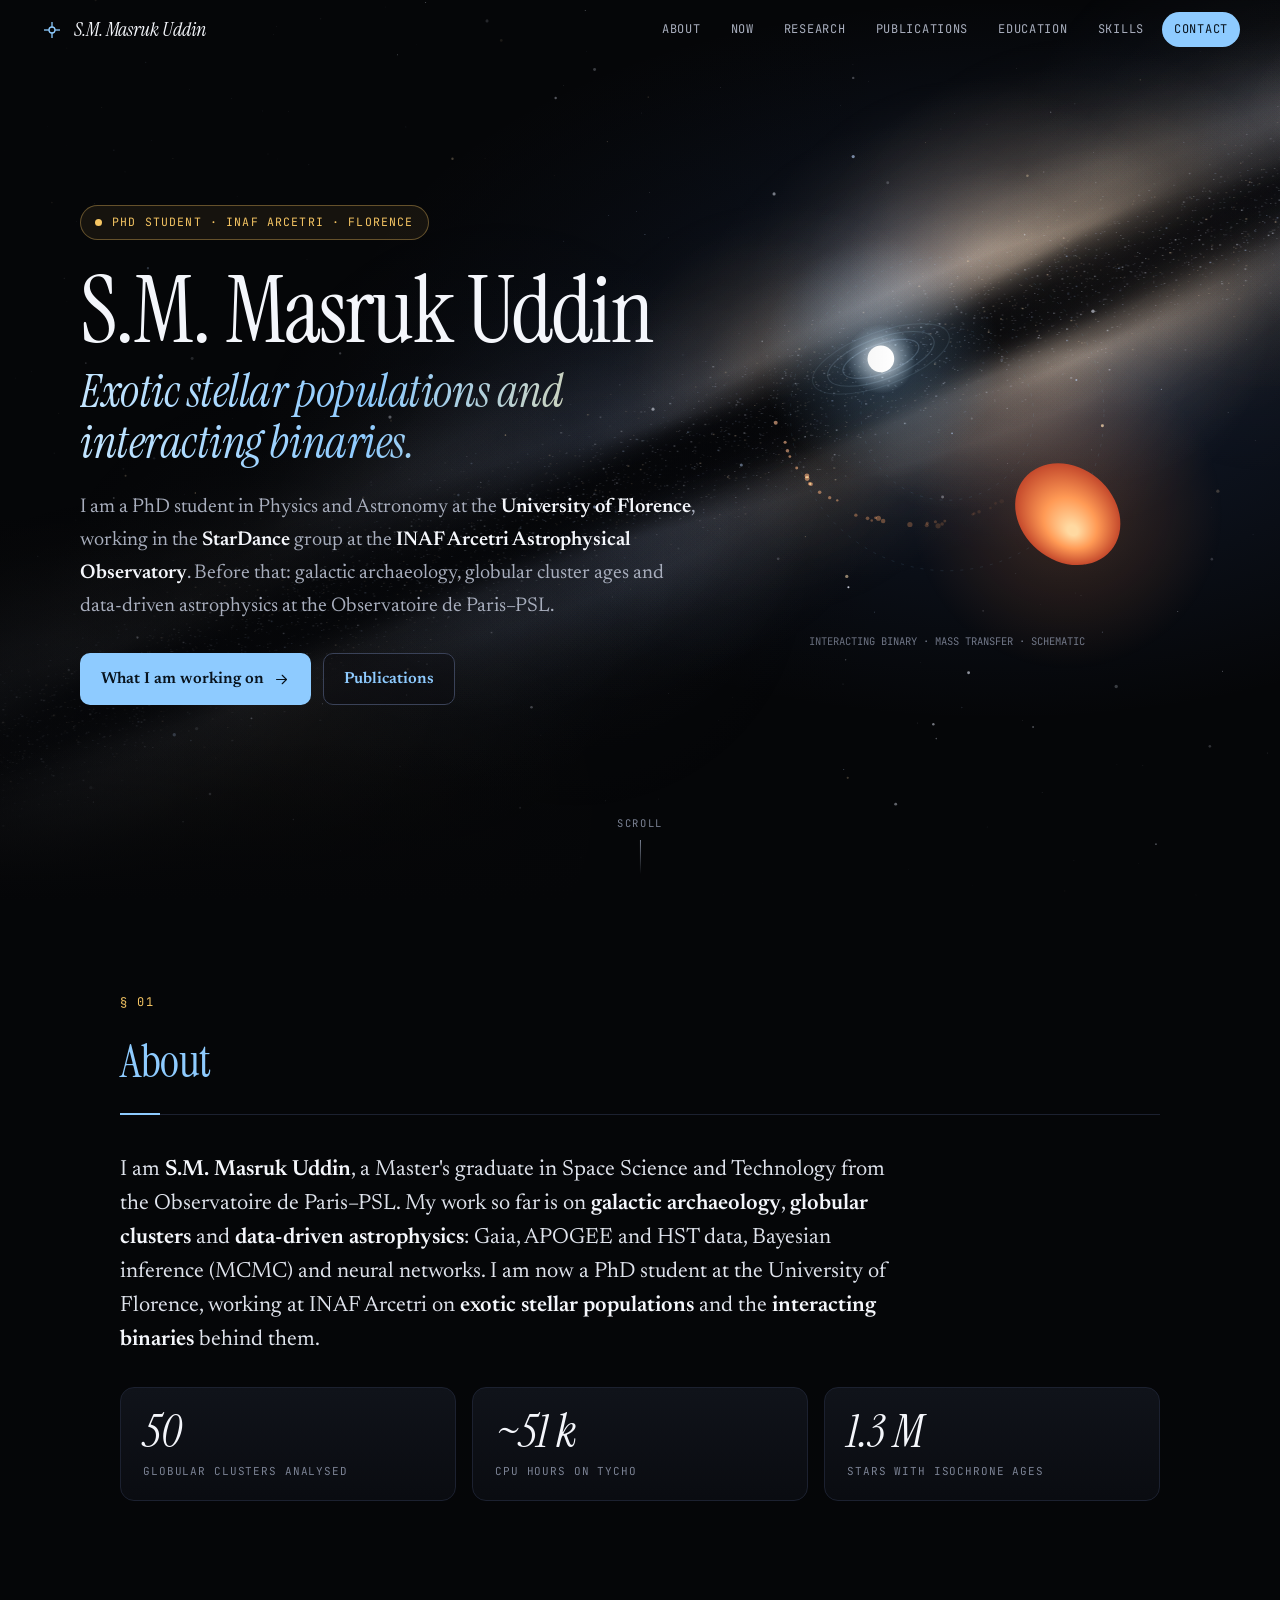
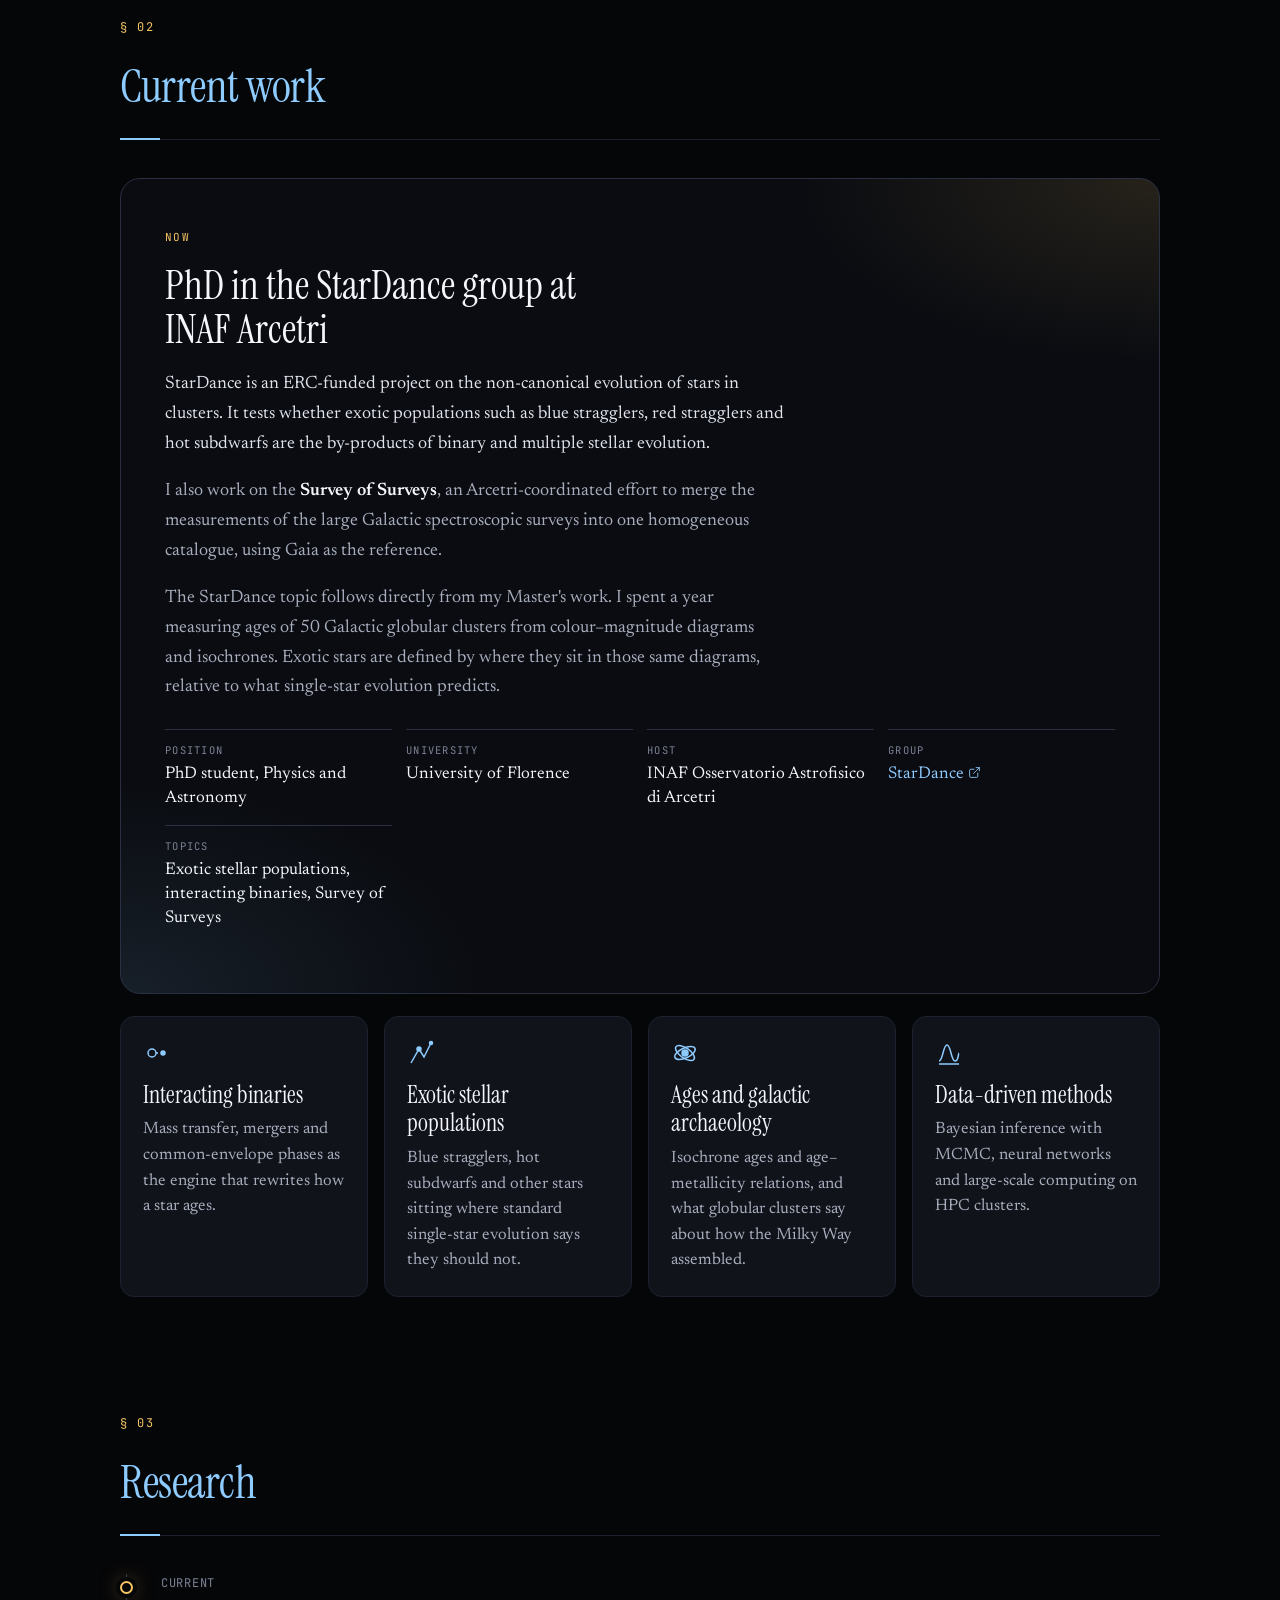
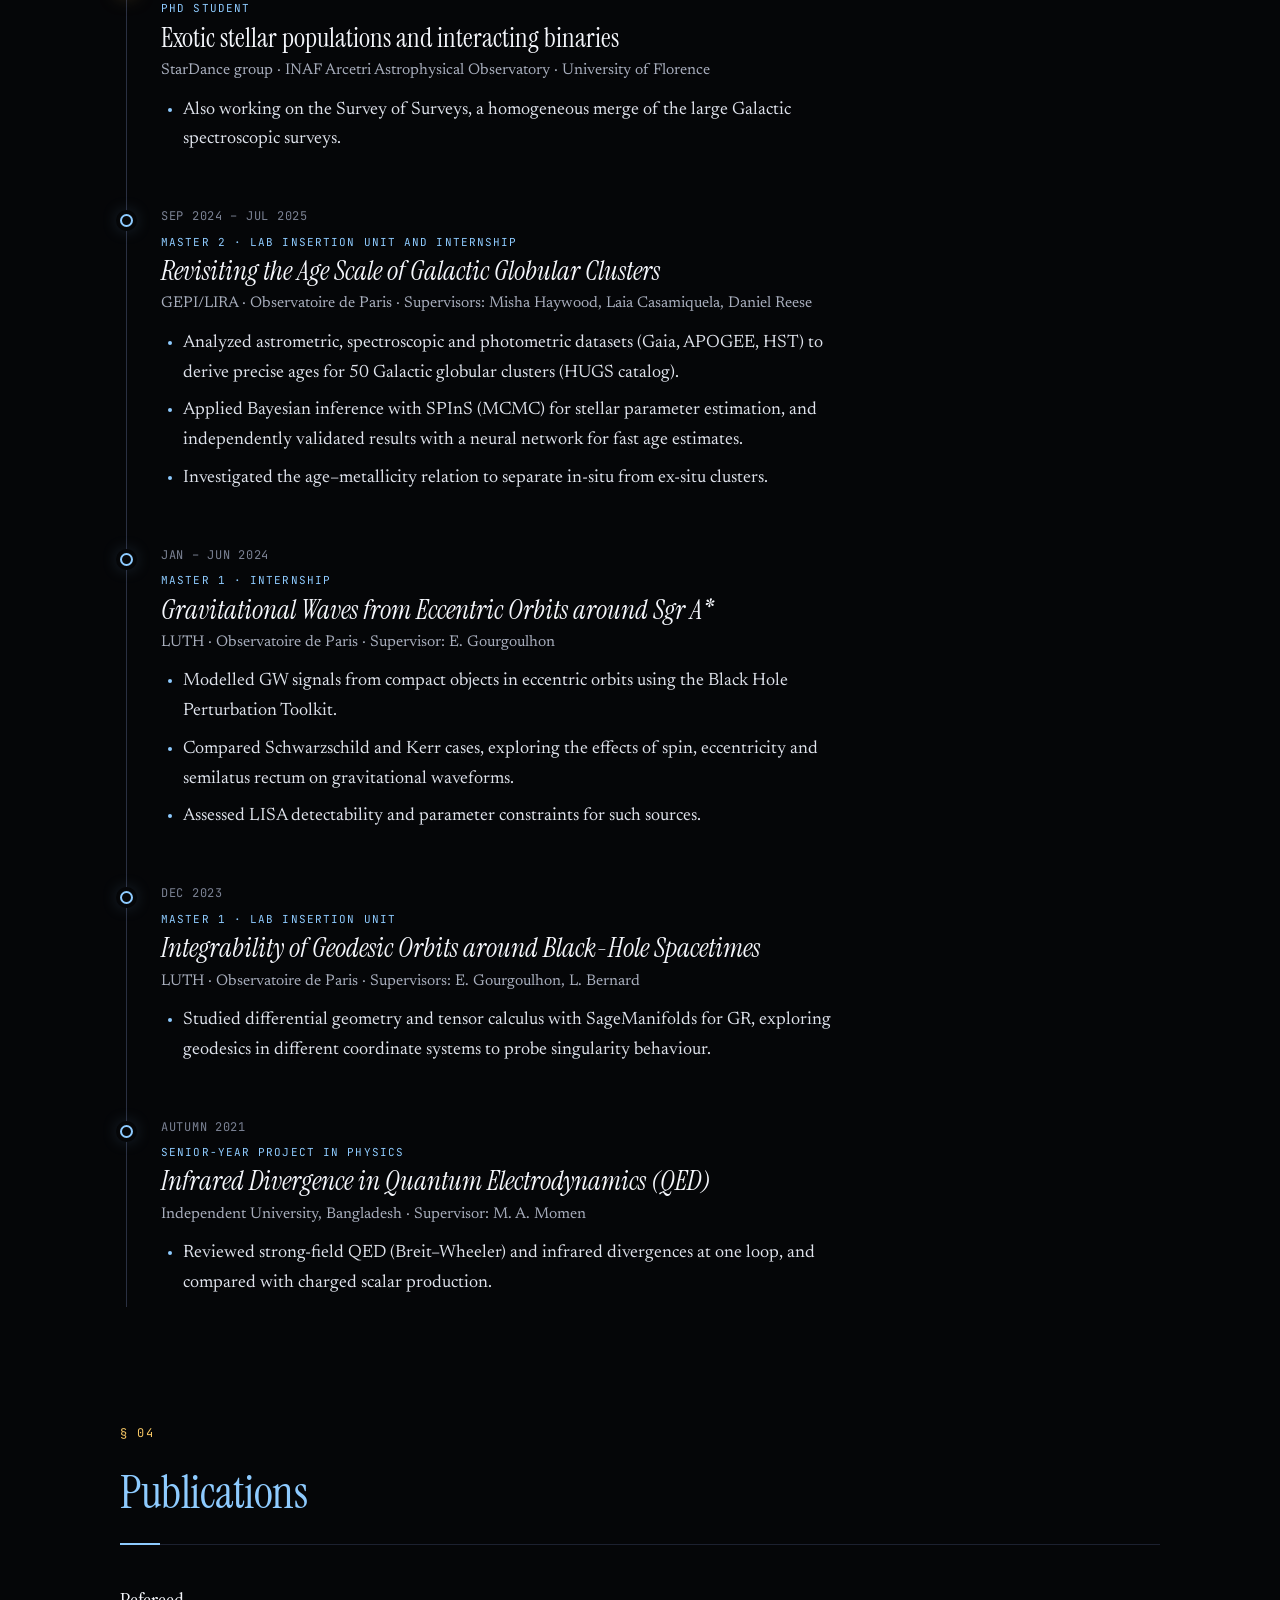
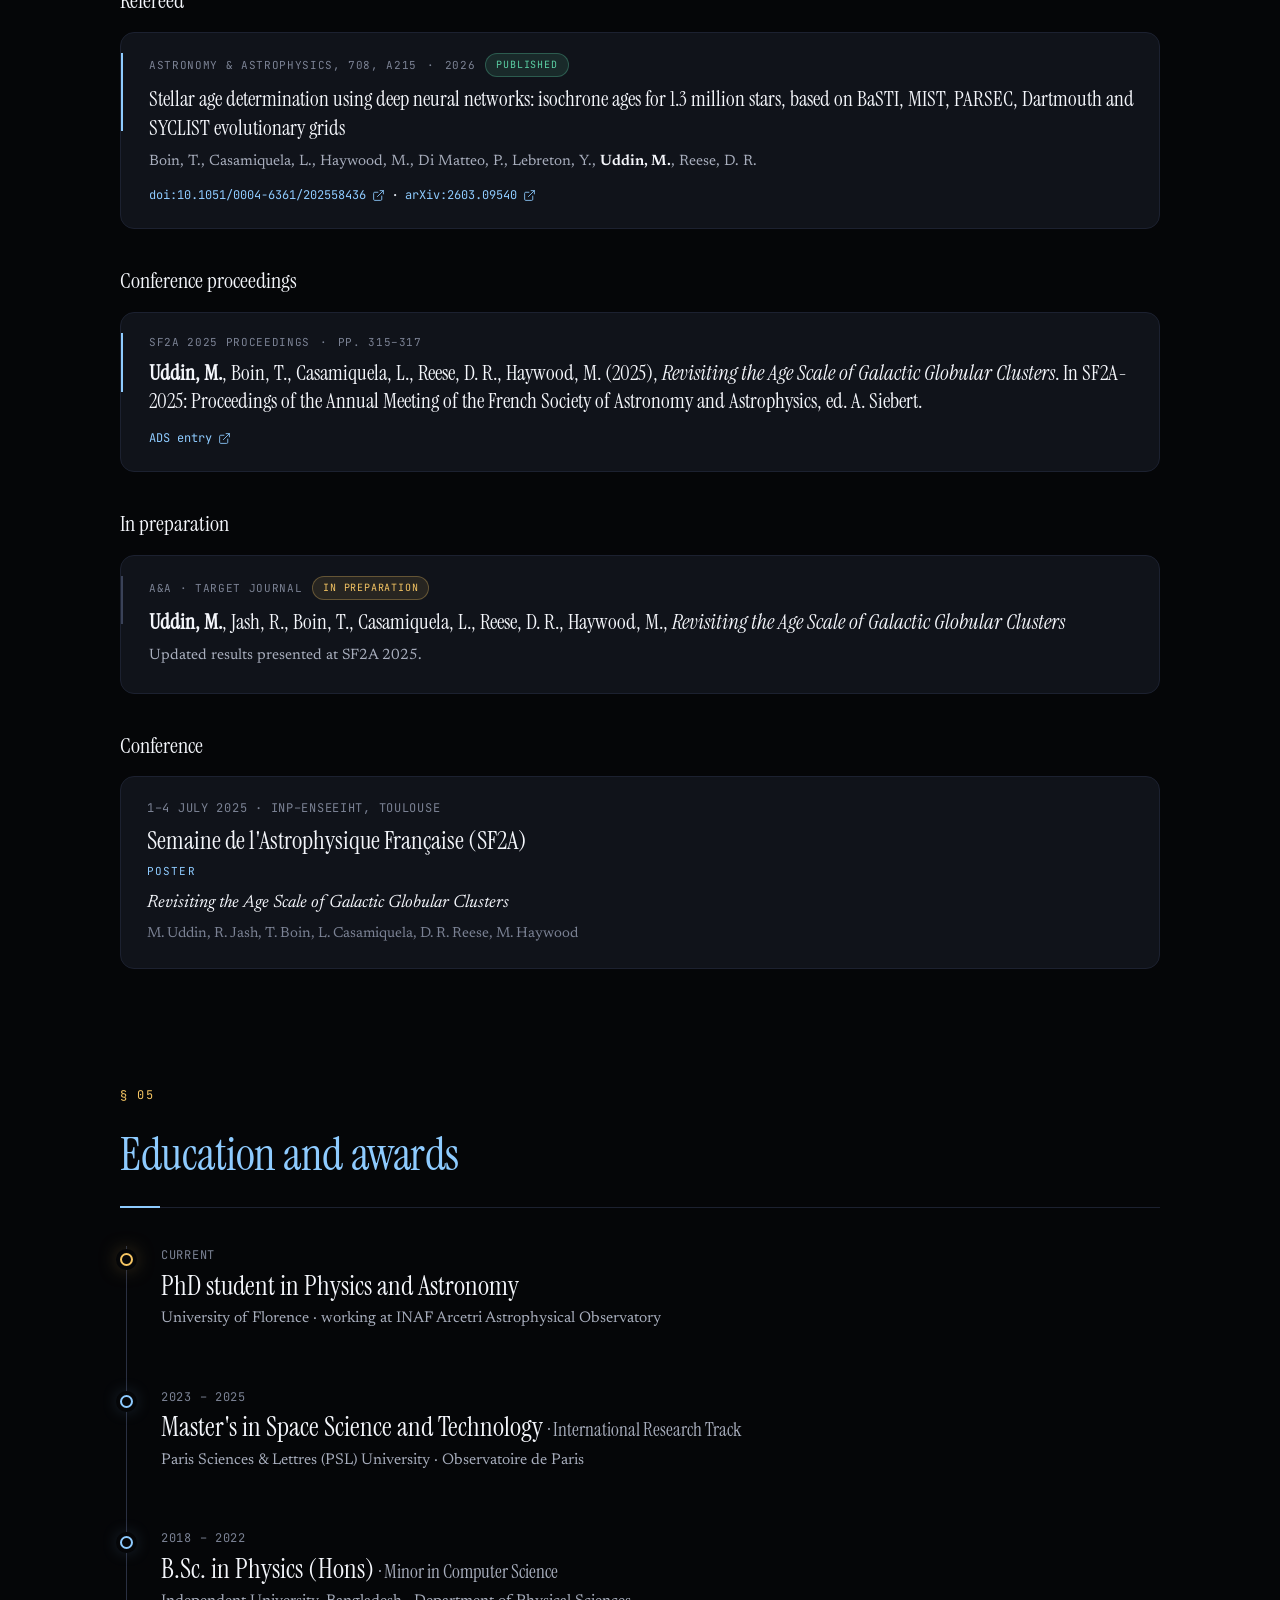
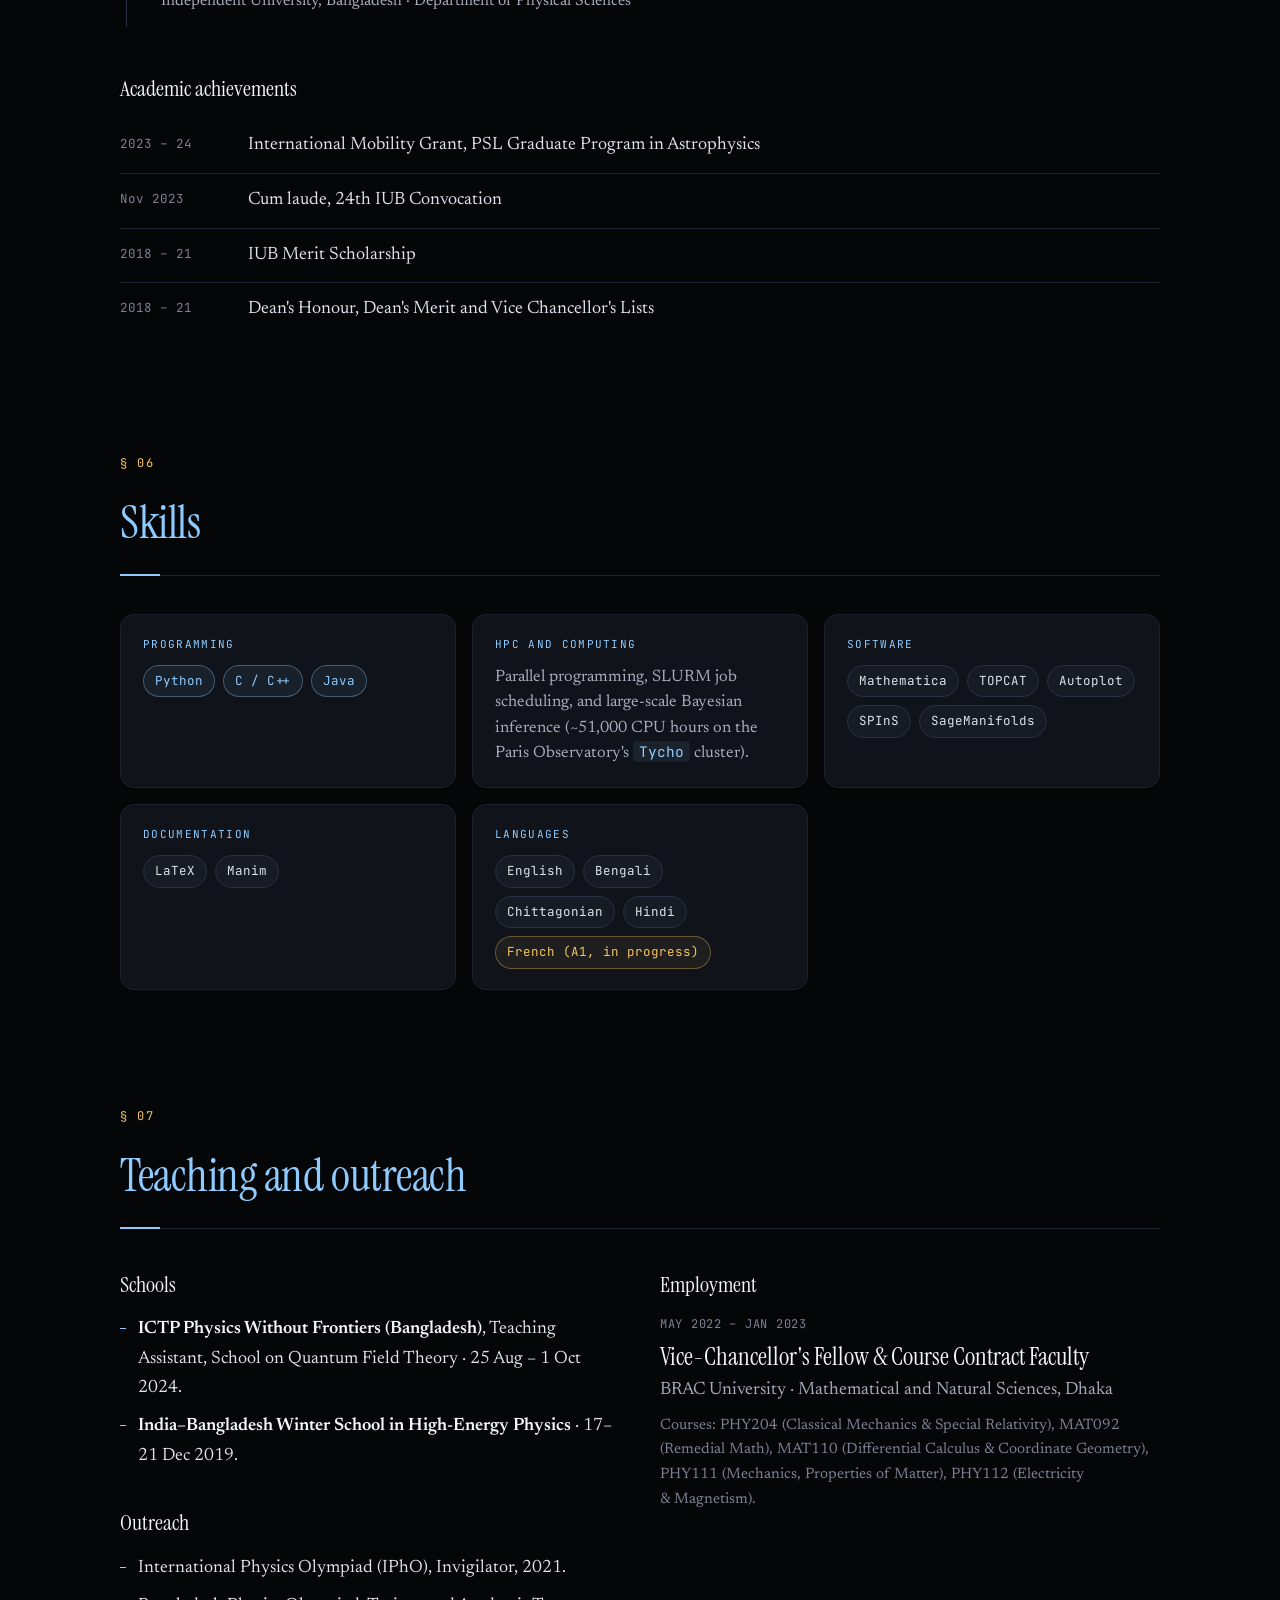
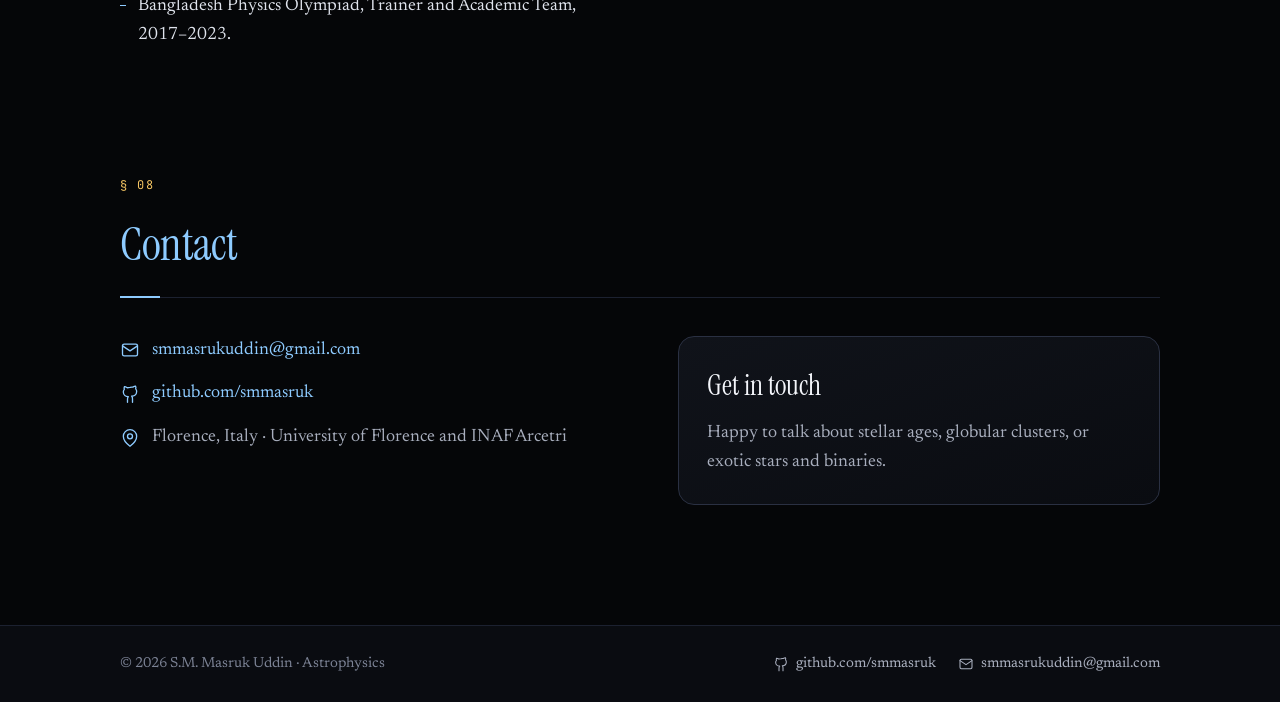
==== commit 436f6639: "Add procedural Milky Way band to the hero - Offscreen canvas paints a glowing band with a warm bulge" ====
--- a/index.html
+++ b/index.html
@@ -57,7 +57,7 @@
     <canvas id="sky" aria-hidden="true"></canvas>
     <div class="hero-inner">
       <div class="hero-copy">
-        <span class="pill"><i></i> PhD student · University of Florence · INAF Arcetri</span>
+        <span class="pill"><i></i> PhD student · INAF Arcetri · Florence</span>
         <h1>S.M. Masruk Uddin <em>Exotic stellar populations and interacting binaries.</em></h1>
         <p class="lede">
           I am a PhD student in Physics and Astronomy at the <strong>University of Florence</strong>, working in the <strong>StarDance</strong> group
--- a/assets/style.css
+++ b/assets/style.css
@@ -109,7 +109,12 @@
     radial-gradient(800px 500px at 10% 90%, rgba(245, 197, 99, .06), transparent 60%),
     var(--bg-void);
 }
-#sky { position: absolute; inset: 0; width: 100%; height: 100%; z-index: -1; }
+#sky { position: absolute; inset: 0; width: 100%; height: 100%; z-index: -2; }
+.hero::before {
+  content: ""; position: absolute; inset: 0; z-index: -1; pointer-events: none;
+  background: linear-gradient(90deg, rgba(5, 6, 8, .72) 0%, rgba(5, 6, 8, .35) 45%, transparent 70%);
+}
+@media (max-width: 860px) { .hero::before { background: linear-gradient(0deg, rgba(5, 6, 8, .85) 0%, rgba(5, 6, 8, .55) 55%, transparent 80%); } }
 .hero::after {
   content: ""; position: absolute; inset: auto 0 0 0; height: 160px; z-index: -1;
   background: linear-gradient(180deg, transparent, var(--bg-void));
